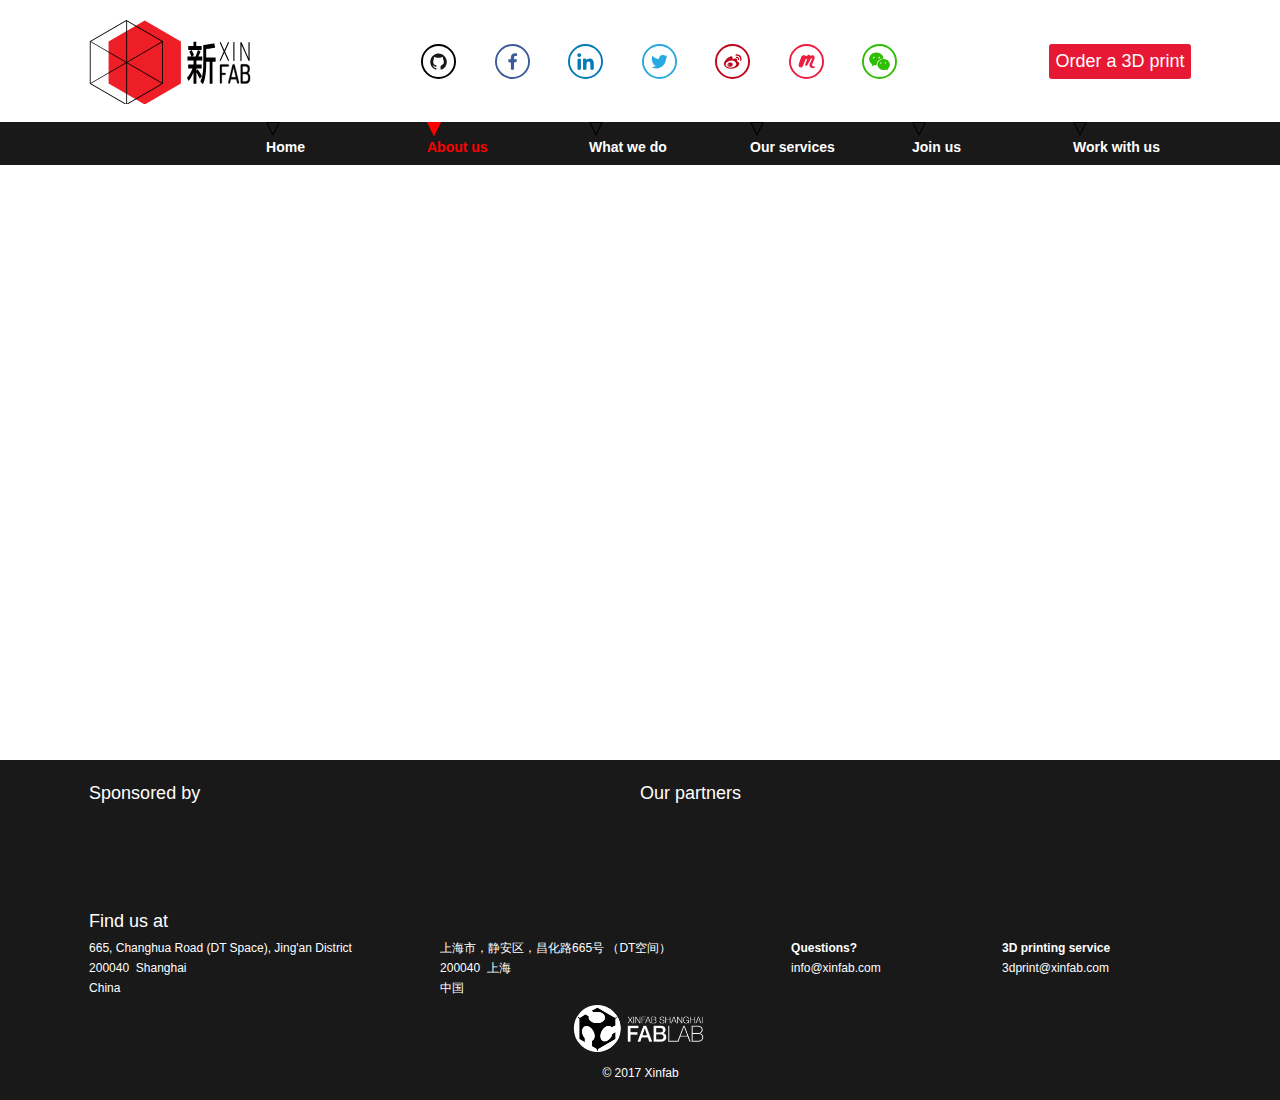
==== about.html @ 5244ec8c "teste denovo" ====
<!DOCTYPE html>
<html class="nojs html css_verticalspacer" lang="en-US">
 <head>

  <meta http-equiv="Content-type" content="text/html;charset=UTF-8"/>
  <meta name="generator" content="2017.0.0.363"/>
  <meta name="viewport" content="width=device-width, initial-scale=1.0"/>
  
  <script type="text/javascript">
   // Update the 'nojs'/'js' class on the html node
document.documentElement.className = document.documentElement.className.replace(/\bnojs\b/g, 'js');

// Check that all required assets are uploaded and up-to-date
if(typeof Muse == "undefined") window.Muse = {}; window.Muse.assets = {"required":["museutils.js", "museconfig.js", "jquery.watch.js", "jquery.museresponsive.js", "require.js", "about.css"], "outOfDate":[]};
</script>
  
  <title>About</title>
  <!-- CSS -->
  <link rel="stylesheet" type="text/css" href="css/site_global.css?crc=4225950270"/>
  <link rel="stylesheet" type="text/css" href="css/master_a-master.css?crc=3954570800"/>
  <link rel="stylesheet" type="text/css" href="css/about.css?crc=3942738294" id="pagesheet"/>
  <!-- IE-only CSS -->
  <!--[if lt IE 9]>
  <link rel="stylesheet" type="text/css" href="css/iefonts_about.css?crc=3965269867"/>
  <link rel="stylesheet" type="text/css" href="css/nomq_preview_master_a-master.css?crc=305813699"/>
  <link rel="stylesheet" type="text/css" href="css/nomq_about.css?crc=4160526096" id="nomq_pagesheet"/>
  <![endif]-->
  <!-- Other scripts -->
  <script type="text/javascript">
   var __adobewebfontsappname__ = "muse";
</script>
  <!-- JS includes -->
  <script type="text/javascript">
   document.write('\x3Cscript src="' + (document.location.protocol == 'https:' ? 'https:' : 'http:') + '//webfonts.creativecloud.com/roboto:n4,n9,n7:default.js" type="text/javascript">\x3C/script>');
</script>
   </head>
 <body>

  <div class="breakpoint active" id="bp_infinity" data-min-width="961"><!-- responsive breakpoint node -->
   <div class="clearfix borderbox" id="page"><!-- column -->
    <div class="clearfix colelem shared_content" id="pu2355" data-content-guid="pu2355_content"><!-- group -->
     <div class="clip_frame grpelem shared_content" id="u2355" data-content-guid="u2355_content"><!-- svg -->
      <img class="svg temp_no_img_src" id="u2356" data-orig-src="images/pasted-svg-1112635x589.svg?crc=3914277671" width="192" height="85" alt="" data-mu-svgfallback="images/pasted%20svg%201112635x589_poster_.png?crc=3820455764" src="images/blank.gif?crc=4208392903"/>
     </div>
     <div class="clip_frame grpelem shared_content" id="u4288" data-content-guid="u4288_content"><!-- svg -->
      <img class="svg temp_no_img_src" id="u4286" data-orig-src="images/pasted-svg-37x37.svg?crc=292252780" width="35" height="35" alt="" data-mu-svgfallback="images/pasted%20svg%2037x37_poster_.png?crc=22883134" src="images/blank.gif?crc=4208392903"/>
     </div>
     <div class="clip_frame grpelem shared_content" id="u4238" data-content-guid="u4238_content"><!-- svg -->
      <img class="svg temp_no_img_src" id="u4236" data-orig-src="images/pasted-svg-37x372.svg?crc=261623733" width="35" height="35" alt="" data-mu-svgfallback="images/pasted%20svg%2037x37_poster_2.png?crc=402573304" src="images/blank.gif?crc=4208392903"/>
     </div>
     <div class="clip_frame grpelem shared_content" id="u4248" data-content-guid="u4248_content"><!-- svg -->
      <img class="svg temp_no_img_src" id="u4246" data-orig-src="images/pasted-svg-37x373.svg?crc=353578390" width="35" height="35" alt="" data-mu-svgfallback="images/pasted%20svg%2037x37_poster_3.png?crc=1264831" src="images/blank.gif?crc=4208392903"/>
     </div>
     <div class="clip_frame grpelem shared_content" id="u4268" data-content-guid="u4268_content"><!-- svg -->
      <img class="svg temp_no_img_src" id="u4266" data-orig-src="images/pasted-svg-37x374.svg?crc=4147184999" width="35" height="35" alt="" data-mu-svgfallback="images/pasted%20svg%2037x37_poster_4.png?crc=480510062" src="images/blank.gif?crc=4208392903"/>
     </div>
     <div class="clip_frame grpelem shared_content" id="u4308" data-content-guid="u4308_content"><!-- svg -->
      <img class="svg temp_no_img_src" id="u4306" data-orig-src="images/pasted-svg-37x375.svg?crc=4214510376" width="35" height="35" alt="" data-mu-svgfallback="images/pasted%20svg%2037x37_poster_5.png?crc=181492977" src="images/blank.gif?crc=4208392903"/>
     </div>
     <div class="clip_frame grpelem shared_content" id="u4298" data-content-guid="u4298_content"><!-- svg -->
      <img class="svg temp_no_img_src" id="u4296" data-orig-src="images/pasted-svg-37x376.svg?crc=506561864" width="35" height="35" alt="" data-mu-svgfallback="images/pasted%20svg%2037x37_poster_6.png?crc=86780341" src="images/blank.gif?crc=4208392903"/>
     </div>
     <div class="clip_frame grpelem shared_content" id="u4278" data-content-guid="u4278_content"><!-- svg -->
      <img class="svg temp_no_img_src" id="u4276" data-orig-src="images/pasted-svg-37x377.svg?crc=3968133634" width="35" height="35" alt="" data-mu-svgfallback="images/pasted%20svg%2037x37_poster_7.png?crc=378616672" src="images/blank.gif?crc=4208392903"/>
     </div>
     <div class="clearfix grpelem shared_content" id="u6338-4" data-content-guid="u6338-4_content"><!-- content -->
      <div class="ts3d-print" id="u6338-3">
       <p><span class="Character-Style">Order a 3D print</span></p>
      </div>
     </div>
    </div>
    <div class="clearfix colelem shared_content" id="pu6682" data-content-guid="pu6682_content"><!-- group -->
     <div class="browser_width grpelem shared_content" id="u6682-bw" data-content-guid="u6682-bw_content">
      <div id="u6682"><!-- simple frame --></div>
     </div>
     <div class="clearfix grpelem" id="u5955"><!-- group -->
      <a class="nonblock nontext Button clearfix grpelem" id="buttonu5957" href="join-us.html"><!-- container box --><div class="clearfix colelem" id="pu5959"><!-- group --><div class="clip_frame grpelem" id="u5959"><!-- svg --><img class="svg temp_no_img_src" id="u5960" data-orig-src="images/pasted-svg-13618x13.svg?crc=308604675" width="14" height="14" alt="" data-mu-svgfallback="images/pasted%20svg%2013618x13_poster_.png?crc=3943576002" src="images/blank.gif?crc=4208392903"/></div><div class="clip_frame grpelem" id="u5961"><!-- svg --><img class="svg temp_no_img_src" id="u5962" data-orig-src="images/pasted-svg-13618x132.svg?crc=456976228" width="14" height="14" alt="" data-mu-svgfallback="images/pasted%20svg%2013618x13_poster_2.png?crc=4058796539" src="images/blank.gif?crc=4208392903"/></div><div class="clip_frame grpelem" id="u5963"><!-- svg --><img class="svg temp_no_img_src" id="u5964" data-orig-src="images/pasted-svg-13618x133.svg?crc=151319658" width="14" height="14" alt="" data-mu-svgfallback="images/pasted%20svg%2013618x13_poster_3.png?crc=3951468846" src="images/blank.gif?crc=4208392903"/></div></div><div class="Menu clearfix colelem" id="u5958-4"><!-- content --><h4>Work with us</h4></div></a>
     </div>
     <div class="clearfix grpelem" id="u5916"><!-- group -->
      <a class="nonblock nontext Button clearfix grpelem" id="buttonu5918" href="membership.html"><!-- container box --><div class="clearfix colelem" id="pu5920"><!-- group --><div class="clip_frame grpelem" id="u5920"><!-- svg --><img class="svg temp_no_img_src" id="u5921" data-orig-src="images/pasted-svg-13618x13.svg?crc=308604675" width="14" height="14" alt="" data-mu-svgfallback="images/pasted%20svg%2013618x13_poster_.png?crc=3943576002" src="images/blank.gif?crc=4208392903"/></div><div class="clip_frame grpelem" id="u5922"><!-- svg --><img class="svg temp_no_img_src" id="u5923" data-orig-src="images/pasted-svg-13618x132.svg?crc=456976228" width="14" height="14" alt="" data-mu-svgfallback="images/pasted%20svg%2013618x13_poster_2.png?crc=4058796539" src="images/blank.gif?crc=4208392903"/></div><div class="clip_frame grpelem" id="u5924"><!-- svg --><img class="svg temp_no_img_src" id="u5925" data-orig-src="images/pasted-svg-13618x133.svg?crc=151319658" width="14" height="14" alt="" data-mu-svgfallback="images/pasted%20svg%2013618x13_poster_3.png?crc=3951468846" src="images/blank.gif?crc=4208392903"/></div></div><div class="Menu clearfix colelem" id="u5919-4"><!-- content --><h4>Join us</h4></div></a>
     </div>
     <div class="clearfix grpelem" id="u5877"><!-- group -->
      <a class="nonblock nontext Button clearfix grpelem" id="buttonu5879" href="service.html"><!-- container box --><div class="clearfix colelem" id="pu5881"><!-- group --><div class="clip_frame grpelem" id="u5881"><!-- svg --><img class="svg temp_no_img_src" id="u5882" data-orig-src="images/pasted-svg-13618x13.svg?crc=308604675" width="14" height="14" alt="" data-mu-svgfallback="images/pasted%20svg%2013618x13_poster_.png?crc=3943576002" src="images/blank.gif?crc=4208392903"/></div><div class="clip_frame grpelem" id="u5883"><!-- svg --><img class="svg temp_no_img_src" id="u5884" data-orig-src="images/pasted-svg-13618x132.svg?crc=456976228" width="14" height="14" alt="" data-mu-svgfallback="images/pasted%20svg%2013618x13_poster_2.png?crc=4058796539" src="images/blank.gif?crc=4208392903"/></div><div class="clip_frame grpelem" id="u5885"><!-- svg --><img class="svg temp_no_img_src" id="u5886" data-orig-src="images/pasted-svg-13618x133.svg?crc=151319658" width="14" height="14" alt="" data-mu-svgfallback="images/pasted%20svg%2013618x13_poster_3.png?crc=3951468846" src="images/blank.gif?crc=4208392903"/></div></div><div class="Menu clearfix colelem" id="u5880-4"><!-- content --><h4>Our services</h4></div></a>
     </div>
     <div class="clearfix grpelem" id="u5838"><!-- group -->
      <a class="nonblock nontext Button clearfix grpelem" id="buttonu5840" href="activities.html"><!-- container box --><div class="clearfix colelem" id="pu5842"><!-- group --><div class="clip_frame grpelem" id="u5842"><!-- svg --><img class="svg temp_no_img_src" id="u5843" data-orig-src="images/pasted-svg-13618x13.svg?crc=308604675" width="14" height="14" alt="" data-mu-svgfallback="images/pasted%20svg%2013618x13_poster_.png?crc=3943576002" src="images/blank.gif?crc=4208392903"/></div><div class="clip_frame grpelem" id="u5844"><!-- svg --><img class="svg temp_no_img_src" id="u5845" data-orig-src="images/pasted-svg-13618x132.svg?crc=456976228" width="14" height="14" alt="" data-mu-svgfallback="images/pasted%20svg%2013618x13_poster_2.png?crc=4058796539" src="images/blank.gif?crc=4208392903"/></div><div class="clip_frame grpelem" id="u5846"><!-- svg --><img class="svg temp_no_img_src" id="u5847" data-orig-src="images/pasted-svg-13618x133.svg?crc=151319658" width="14" height="14" alt="" data-mu-svgfallback="images/pasted%20svg%2013618x13_poster_3.png?crc=3951468846" src="images/blank.gif?crc=4208392903"/></div></div><div class="Menu clearfix colelem" id="u5841-4"><!-- content --><h4>What we do</h4></div></a>
     </div>
     <div class="clearfix grpelem" id="u5799"><!-- group -->
      <a class="nonblock nontext Button ButtonSelected clearfix grpelem" id="buttonu5801" href="about.html"><!-- container box --><div class="clearfix colelem" id="pu5807"><!-- group --><div class="clip_frame grpelem" id="u5807"><!-- svg --><img class="svg temp_no_img_src" id="u5808" data-orig-src="images/pasted-svg-13618x13.svg?crc=308604675" width="14" height="14" alt="" data-mu-svgfallback="images/pasted%20svg%2013618x13_poster_.png?crc=3943576002" src="images/blank.gif?crc=4208392903"/></div><div class="clip_frame grpelem" id="u5803"><!-- svg --><img class="svg temp_no_img_src" id="u5804" data-orig-src="images/pasted-svg-13618x132.svg?crc=456976228" width="14" height="14" alt="" data-mu-svgfallback="images/pasted%20svg%2013618x13_poster_2.png?crc=4058796539" src="images/blank.gif?crc=4208392903"/></div><div class="clip_frame grpelem" id="u5805"><!-- svg --><img class="svg temp_no_img_src" id="u5806" data-orig-src="images/pasted-svg-13618x133.svg?crc=151319658" width="14" height="14" alt="" data-mu-svgfallback="images/pasted%20svg%2013618x13_poster_3.png?crc=3951468846" src="images/blank.gif?crc=4208392903"/></div></div><div class="Menu clearfix colelem" id="u5802-4"><!-- content --><h4>About us</h4></div></a>
     </div>
     <div class="clearfix grpelem" id="u4989"><!-- group -->
      <a class="nonblock nontext Button clearfix grpelem" id="buttonu3396" href="index.html"><!-- container box --><div class="clearfix colelem" id="pu3354"><!-- group --><div class="clip_frame grpelem" id="u3354"><!-- svg --><img class="svg temp_no_img_src" id="u3355" data-orig-src="images/pasted-svg-13618x13.svg?crc=308604675" width="14" height="14" alt="" data-mu-svgfallback="images/pasted%20svg%2013618x13_poster_.png?crc=3943576002" src="images/blank.gif?crc=4208392903"/></div><div class="clip_frame grpelem" id="u3415"><!-- svg --><img class="svg temp_no_img_src" id="u3416" data-orig-src="images/pasted-svg-13618x132.svg?crc=456976228" width="14" height="14" alt="" data-mu-svgfallback="images/pasted%20svg%2013618x13_poster_2.png?crc=4058796539" src="images/blank.gif?crc=4208392903"/></div><div class="clip_frame grpelem" id="u3891"><!-- svg --><img class="svg temp_no_img_src" id="u3889" data-orig-src="images/pasted-svg-13618x133.svg?crc=151319658" width="14" height="14" alt="" data-mu-svgfallback="images/pasted%20svg%2013618x13_poster_3.png?crc=3951468846" src="images/blank.gif?crc=4208392903"/></div></div><div class="Menu clearfix colelem" id="u3397-4"><!-- content --><h4>Home</h4></div></a>
     </div>
    </div>
    <div class="verticalspacer" data-offset-top="0" data-content-above-spacer="164" data-content-below-spacer="936"></div>
    <div class="clearfix colelem shared_content" id="pu6043" data-content-guid="pu6043_content"><!-- group -->
     <div class="browser_width grpelem" id="u6043-bw">
      <div id="u6043"><!-- simple frame --></div>
     </div>
     <div class="clearfix grpelem" id="u6046-4"><!-- content -->
      <p>Sponsored by</p>
     </div>
     <div class="clearfix grpelem" id="u6049-4"><!-- content -->
      <p>Our partners</p>
     </div>
     <div class="clearfix grpelem" id="u6052-4"><!-- content -->
      <p>Find us at</p>
     </div>
     <div class="clearfix grpelem" id="u6100-8"><!-- content -->
      <p id="u6100-2"><span id="u6100">665, Changhua Road (DT Space), Jing'an District</span></p>
      <p id="u6100-4"><span id="u6100-3">200040&nbsp; Shanghai</span></p>
      <p id="u6100-6"><span id="u6100-5">China</span></p>
     </div>
     <div class="clearfix grpelem" id="u6103-6"><!-- content -->
      <p id="u6103-2">Questions?</p>
      <p id="u6103-4"><span id="u6103-3">info@xinfab.com</span></p>
     </div>
     <div class="clearfix grpelem" id="u6106-6"><!-- content -->
      <p id="u6106-2">3D printing service</p>
      <p id="u6106-4"><span id="u6106-3">3dprint@xinfab.com</span></p>
     </div>
     <div class="clearfix grpelem" id="u6109-8"><!-- content -->
      <p id="u6109-2"><span id="u6109">上海市，静安区，昌化路665号 （DT空间）</span></p>
      <p id="u6109-4"><span id="u6109-3">200040&nbsp; 上海</span></p>
      <p id="u6109-6"><span id="u6109-5">中国</span></p>
     </div>
     <div class="clearfix grpelem" id="u6115-4"><!-- content -->
      <p>© 2017 Xinfab</p>
     </div>
     <div class="clip_frame grpelem" id="u6150"><!-- svg -->
      <img class="svg temp_no_img_src" id="u6148" data-orig-src="images/pasted-svg-115847x41.svg?crc=3863940324" width="139" height="47" alt="" data-mu-svgfallback="images/pasted%20svg%20115847x41_poster_.png?crc=119049139" src="images/blank.gif?crc=4208392903"/>
     </div>
    </div>
   </div>
  </div>
  <div class="breakpoint" id="bp_960" data-min-width="787" data-max-width="960"><!-- responsive breakpoint node -->
   <div class="clearfix borderbox temp_no_id shared_content" data-orig-id="page" data-content-guid="page_content1"><!-- column -->
    <span class="clearfix colelem placeholder" data-placeholder-for="pu2355_content"><!-- placeholder node --></span>
    <span class="clearfix colelem placeholder" data-placeholder-for="pu6682_content"><!-- placeholder node --></span>
    <div class="verticalspacer" data-offset-top="0" data-content-above-spacer="163" data-content-below-spacer="937"></div>
    <span class="clearfix colelem placeholder" data-placeholder-for="pu6043_content"><!-- placeholder node --></span>
   </div>
  </div>
  <div class="breakpoint" id="bp_786" data-min-width="481" data-max-width="786"><!-- responsive breakpoint node -->
   <span class="clearfix borderbox placeholder" data-placeholder-for="page_content1"><!-- placeholder node --></span>
  </div>
  <div class="breakpoint" id="bp_480" data-min-width="321" data-max-width="480"><!-- responsive breakpoint node -->
   <div class="clearfix borderbox temp_no_id shared_content" data-orig-id="page" data-content-guid="page_content"><!-- column -->
    <span class="clip_frame colelem placeholder" data-placeholder-for="u2355_content"><!-- placeholder node --></span>
    <div class="clearfix colelem" id="pu4288"><!-- group -->
     <span class="clip_frame grpelem placeholder" data-placeholder-for="u4288_content"><!-- placeholder node --></span>
     <span class="clip_frame grpelem placeholder" data-placeholder-for="u4238_content"><!-- placeholder node --></span>
     <span class="clip_frame grpelem placeholder" data-placeholder-for="u4248_content"><!-- placeholder node --></span>
     <span class="clip_frame grpelem placeholder" data-placeholder-for="u4268_content"><!-- placeholder node --></span>
     <span class="clip_frame grpelem placeholder" data-placeholder-for="u4308_content"><!-- placeholder node --></span>
     <span class="clip_frame grpelem placeholder" data-placeholder-for="u4298_content"><!-- placeholder node --></span>
     <span class="clip_frame grpelem placeholder" data-placeholder-for="u4278_content"><!-- placeholder node --></span>
    </div>
    <div class="clearfix colelem temp_no_id" data-orig-id="pu6682"><!-- group -->
     <span class="browser_width grpelem placeholder" data-placeholder-for="u6682-bw_content"><!-- placeholder node --></span>
     <span class="clearfix grpelem placeholder" data-placeholder-for="u6338-4_content"><!-- placeholder node --></span>
    </div>
    <div class="verticalspacer" data-offset-top="0" data-content-above-spacer="209" data-content-below-spacer="891"></div>
    <span class="clearfix colelem placeholder" data-placeholder-for="pu6043_content"><!-- placeholder node --></span>
   </div>
  </div>
  <div class="breakpoint" id="bp_320" data-max-width="320"><!-- responsive breakpoint node -->
   <span class="clearfix borderbox placeholder" data-placeholder-for="page_content"><!-- placeholder node --></span>
  </div>
  <!-- Other scripts -->
  <script type="text/javascript">
   window.Muse.assets.check=function(d){if(!window.Muse.assets.checked){window.Muse.assets.checked=!0;var b={},c=function(a,b){if(window.getComputedStyle){var c=window.getComputedStyle(a,null);return c&&c.getPropertyValue(b)||c&&c[b]||""}if(document.documentElement.currentStyle)return(c=a.currentStyle)&&c[b]||a.style&&a.style[b]||"";return""},a=function(a){if(a.match(/^rgb/))return a=a.replace(/\s+/g,"").match(/([\d\,]+)/gi)[0].split(","),(parseInt(a[0])<<16)+(parseInt(a[1])<<8)+parseInt(a[2]);if(a.match(/^\#/))return parseInt(a.substr(1),
16);return 0},g=function(g){for(var f=document.getElementsByTagName("link"),h=0;h<f.length;h++)if("text/css"==f[h].type){var i=(f[h].href||"").match(/\/?css\/([\w\-]+\.css)\?crc=(\d+)/);if(!i||!i[1]||!i[2])break;b[i[1]]=i[2]}f=document.createElement("div");f.className="version";f.style.cssText="display:none; width:1px; height:1px;";document.getElementsByTagName("body")[0].appendChild(f);for(h=0;h<Muse.assets.required.length;){var i=Muse.assets.required[h],l=i.match(/([\w\-\.]+)\.(\w+)$/),k=l&&l[1]?
l[1]:null,l=l&&l[2]?l[2]:null;switch(l.toLowerCase()){case "css":k=k.replace(/\W/gi,"_").replace(/^([^a-z])/gi,"_$1");f.className+=" "+k;k=a(c(f,"color"));l=a(c(f,"backgroundColor"));k!=0||l!=0?(Muse.assets.required.splice(h,1),"undefined"!=typeof b[i]&&(k!=b[i]>>>24||l!=(b[i]&16777215))&&Muse.assets.outOfDate.push(i)):h++;f.className="version";break;case "js":h++;break;default:throw Error("Unsupported file type: "+l);}}d?d().jquery!="1.8.3"&&Muse.assets.outOfDate.push("jquery-1.8.3.min.js"):Muse.assets.required.push("jquery-1.8.3.min.js");
f.parentNode.removeChild(f);if(Muse.assets.outOfDate.length||Muse.assets.required.length)f="Some files on the server may be missing or incorrect. Clear browser cache and try again. If the problem persists please contact website author.",g&&Muse.assets.outOfDate.length&&(f+="\nOut of date: "+Muse.assets.outOfDate.join(",")),g&&Muse.assets.required.length&&(f+="\nMissing: "+Muse.assets.required.join(",")),alert(f)};location&&location.search&&location.search.match&&location.search.match(/muse_debug/gi)?setTimeout(function(){g(!0)},5E3):g()}};
var muse_init=function(){require.config({baseUrl:""});require(["jquery","museutils","whatinput","jquery.watch","jquery.museresponsive"],function(d){var $ = d;$(document).ready(function(){try{
window.Muse.assets.check($);/* body */
Muse.Utils.transformMarkupToFixBrowserProblemsPreInit();/* body */
Muse.Utils.prepHyperlinks(true);/* body */
Muse.Utils.resizeHeight('.browser_width');/* resize height */
Muse.Utils.requestAnimationFrame(function() { $('body').addClass('initialized'); });/* mark body as initialized */
Muse.Utils.fullPage('#page');/* 100% height page */
$( '.breakpoint' ).registerBreakpoint();/* Register breakpoints */
Muse.Utils.transformMarkupToFixBrowserProblems();/* body */
}catch(b){if(b&&"function"==typeof b.notify?b.notify():Muse.Assert.fail("Error calling selector function: "+b),false)throw b;}})})};

</script>
  <!-- RequireJS script -->
  <script src="scripts/require.js?crc=244322403" type="text/javascript" async data-main="scripts/museconfig.js?crc=168988563" onload="if (requirejs) requirejs.onError = function(requireType, requireModule) { if (requireType && requireType.toString && requireType.toString().indexOf && 0 <= requireType.toString().indexOf('#scripterror')) window.Muse.assets.check(); }" onerror="window.Muse.assets.check();"></script>
   </body>
</html>
---- css/site_global.css ----
html{min-height:100%;min-width:100%;-ms-text-size-adjust:none;}body,div,dl,dt,dd,ul,ol,li,nav,h1,h2,h3,h4,h5,h6,pre,code,form,fieldset,legend,input,button,textarea,p,blockquote,th,td,a{margin:0px;padding:0px;border-width:0px;border-style:solid;border-color:transparent;-webkit-transform-origin:left top;-ms-transform-origin:left top;-o-transform-origin:left top;transform-origin:left top;background-repeat:no-repeat;}button.submit-btn{-moz-box-sizing:content-box;-webkit-box-sizing:content-box;box-sizing:content-box;}.transition{-webkit-transition-property:background-image,background-position,background-color,border-color,border-radius,color,font-size,font-style,font-weight,letter-spacing,line-height,text-align,box-shadow,text-shadow,opacity;transition-property:background-image,background-position,background-color,border-color,border-radius,color,font-size,font-style,font-weight,letter-spacing,line-height,text-align,box-shadow,text-shadow,opacity;}.transition *{-webkit-transition:inherit;transition:inherit;}table{border-collapse:collapse;border-spacing:0px;}fieldset,img{border:0px;border-style:solid;-webkit-transform-origin:left top;-ms-transform-origin:left top;-o-transform-origin:left top;transform-origin:left top;}address,caption,cite,code,dfn,em,strong,th,var,optgroup{font-style:inherit;font-weight:inherit;}del,ins{text-decoration:none;}li{list-style:none;}caption,th{text-align:left;}h1,h2,h3,h4,h5,h6{font-size:100%;font-weight:inherit;}input,button,textarea,select,optgroup,option{font-family:inherit;font-size:inherit;font-style:inherit;font-weight:inherit;}.form-grp input,.form-grp textarea{-webkit-appearance:none;-webkit-border-radius:0;}body{font-family:Arial, Helvetica Neue, Helvetica, sans-serif;text-align:left;font-size:14px;line-height:17px;word-wrap:break-word;text-rendering:optimizeLegibility;-moz-font-feature-settings:'liga';-ms-font-feature-settings:'liga';-webkit-font-feature-settings:'liga';font-feature-settings:'liga';}a:link{color:#0000FF;text-decoration:underline;}a:visited{color:#800080;text-decoration:underline;}a:hover{color:#0000FF;text-decoration:underline;}a:active{color:#EE0000;text-decoration:underline;}a.nontext{color:black;text-decoration:none;font-style:normal;font-weight:normal;}.normal_text{color:#000000;direction:ltr;font-family:Arial, Helvetica Neue, Helvetica, sans-serif;font-size:14px;font-style:normal;font-weight:normal;letter-spacing:0px;line-height:17px;text-align:left;text-decoration:none;text-indent:0px;text-transform:none;vertical-align:0px;padding:0px;}.Titles{font-family:roboto, sans-serif;font-size:18px;font-weight:900;padding:0px;}.Paragraph{color:#FFFFFF;font-family:roboto, sans-serif;font-size:18px;font-weight:400;padding:0px;}.Menu{color:#FFFFFF;font-family:roboto, sans-serif;font-size:14px;font-weight:900;letter-spacing:0px;text-align:left;padding:0px;}.ts3d-print{color:#FFFFFF;font-family:roboto, sans-serif;font-size:18px;font-weight:400;text-align:center;padding:0px;}.ts3d-print-320{color:#FFFFFF;font-family:roboto, sans-serif;font-size:6px;font-weight:400;text-align:center;padding:0px;}.Character-Style{color:#FFFFFF;font-family:roboto, sans-serif;font-weight:400;}.list0 li:before{position:absolute;right:100%;letter-spacing:0px;text-decoration:none;font-weight:normal;font-style:normal;}.rtl-list li:before{right:auto;left:100%;}.nls-None > li:before,.nls-None .list3 > li:before,.nls-None .list6 > li:before{margin-right:6px;content:'•';}.nls-None .list1 > li:before,.nls-None .list4 > li:before,.nls-None .list7 > li:before{margin-right:6px;content:'○';}.nls-None,.nls-None .list1,.nls-None .list2,.nls-None .list3,.nls-None .list4,.nls-None .list5,.nls-None .list6,.nls-None .list7,.nls-None .list8{padding-left:34px;}.nls-None.rtl-list,.nls-None .list1.rtl-list,.nls-None .list2.rtl-list,.nls-None .list3.rtl-list,.nls-None .list4.rtl-list,.nls-None .list5.rtl-list,.nls-None .list6.rtl-list,.nls-None .list7.rtl-list,.nls-None .list8.rtl-list{padding-left:0px;padding-right:34px;}.nls-None .list2 > li:before,.nls-None .list5 > li:before,.nls-None .list8 > li:before{margin-right:6px;content:'-';}.nls-None.rtl-list > li:before,.nls-None .list1.rtl-list > li:before,.nls-None .list2.rtl-list > li:before,.nls-None .list3.rtl-list > li:before,.nls-None .list4.rtl-list > li:before,.nls-None .list5.rtl-list > li:before,.nls-None .list6.rtl-list > li:before,.nls-None .list7.rtl-list > li:before,.nls-None .list8.rtl-list > li:before{margin-right:0px;margin-left:6px;}.TabbedPanelsTab{white-space:nowrap;}.MenuBar .MenuBarView,.MenuBar .SubMenuView{display:block;list-style:none;}.MenuBar .SubMenu{display:none;position:absolute;}.NoWrap{white-space:nowrap;word-wrap:normal;}.rootelem{margin-left:auto;margin-right:auto;}.colelem{display:inline;float:left;clear:both;}.clearfix:after{content:"\0020";visibility:hidden;display:block;height:0px;clear:both;}*:first-child+html .clearfix{zoom:1;}.clip_frame{overflow:hidden;}.popup_anchor{position:relative;width:0px;height:0px;}.popup_element{z-index:100000;}.svg{display:block;vertical-align:top;}span.wrap{content:'';clear:left;display:block;}span.actAsInlineDiv{display:inline-block;}.position_content,.excludeFromNormalFlow{float:left;}.preload_images{position:absolute;overflow:hidden;left:-9999px;top:-9999px;height:1px;width:1px;}.preload{height:1px;width:1px;}.animateStates{-webkit-transition:0.3s ease-in-out;-moz-transition:0.3s ease-in-out;-o-transition:0.3s ease-in-out;transition:0.3s ease-in-out;}[data-whatinput="mouse"] *:focus,[data-whatinput="touch"] *:focus,input:focus,textarea:focus{outline:none;}textarea{resize:none;overflow:auto;}.fld-prompt{pointer-events:none;}.wrapped-input{position:absolute;top:0px;left:0px;background:transparent;border:none;}.submit-btn{z-index:50000;cursor:pointer;}.anchor_item{width:22px;height:18px;}.MenuBar .SubMenuVisible,.MenuBarVertical .SubMenuVisible,.MenuBar .SubMenu .SubMenuVisible,.popup_element.Active,span.actAsPara,.actAsDiv,a.nonblock.nontext,img.block{display:block;}.widget_invisible,.js .invi,.js .mse_pre_init{visibility:hidden;}.ose_ei{visibility:hidden;z-index:0;}.no_vert_scroll{overflow-y:hidden;}.always_vert_scroll{overflow-y:scroll;}.always_horz_scroll{overflow-x:scroll;}.fullscreen{overflow:hidden;left:0px;top:0px;position:fixed;height:100%;width:100%;-moz-box-sizing:border-box;-webkit-box-sizing:border-box;-ms-box-sizing:border-box;box-sizing:border-box;}.fullwidth{position:absolute;}.borderbox{-moz-box-sizing:border-box;-webkit-box-sizing:border-box;-ms-box-sizing:border-box;box-sizing:border-box;}.scroll_wrapper{position:absolute;overflow:auto;left:0px;right:0px;top:0px;bottom:0px;padding-top:0px;padding-bottom:0px;margin-top:0px;margin-bottom:0px;}.browser_width > *{position:absolute;left:0px;right:0px;}.grpelem,.accordion_wrapper{display:inline;float:left;}.fld-checkbox input[type=checkbox],.fld-radiobutton input[type=radio]{position:absolute;overflow:hidden;clip:rect(0px, 0px, 0px, 0px);height:1px;width:1px;margin:-1px;padding:0px;border:0px;}.fld-checkbox input[type=checkbox] + label,.fld-radiobutton input[type=radio] + label{display:inline-block;background-repeat:no-repeat;cursor:pointer;float:left;width:100%;height:100%;}.pointer_cursor,.fld-recaptcha-mode,.fld-recaptcha-refresh,.fld-recaptcha-help{cursor:pointer;}p,h1,h2,h3,h4,h5,h6,ol,ul,span.actAsPara{max-height:1000000px;}.superscript{vertical-align:super;font-size:66%;line-height:0px;}.subscript{vertical-align:sub;font-size:66%;line-height:0px;}.horizontalSlideShow{-ms-touch-action:pan-y;touch-action:pan-y;}.verticalSlideShow{-ms-touch-action:pan-x;touch-action:pan-x;}.colelem100,.verticalspacer{clear:both;}.list0 li,.MenuBar .MenuItemContainer,.SlideShowContentPanel .fullscreen img,.css_verticalspacer .verticalspacer{position:relative;}.popup_element.Inactive,.js .disn,.js .an_invi,.hidden,.breakpoint{display:none;}#muse_css_mq{position:absolute;display:none;background-color:#FFFFFE;}.fluid_height_spacer{width:0.01px;}.muse_check_css{display:none;position:fixed;}@media screen and (-webkit-min-device-pixel-ratio:0){body{text-rendering:auto;}}
---- css/master_a-master.css ----
#u6338-4{border-radius:3px;background-color:#E5001D;-ms-filter:"progid:DXImageTransform.Microsoft.Alpha(Opacity=90)";opacity:0.9;filter:alpha(opacity=90);}#u6338-3{line-height:22px;}#u6682,#u6043{background-color:#000000;-ms-filter:"progid:DXImageTransform.Microsoft.Alpha(Opacity=90)";opacity:0.9;filter:alpha(opacity=90);}#u6046-4,#u6049-4,#u6052-4{line-height:22px;font-size:18px;font-family:roboto, sans-serif;color:#FFFFFF;background-color:transparent;font-weight:400;}#u6100-2{padding-bottom:6px;}#u6100-4{padding-bottom:6px;}#u6100-6{padding-bottom:6px;}#u6103-2{padding-bottom:6px;font-weight:700;}#u6103-4{padding-bottom:6px;font-weight:400;}#u6103-6,#u6106-6{font-family:roboto, sans-serif;color:#FFFFFF;line-height:14px;font-size:12px;background-color:transparent;}#u6106-2{padding-bottom:6px;font-weight:700;}#u6106-4{padding-bottom:6px;font-weight:400;}#u6100-8,#u6109-8{line-height:14px;font-size:12px;font-family:roboto, sans-serif;color:#FFFFFF;background-color:transparent;font-weight:400;}#u6109-2{padding-bottom:6px;}#u6109-4{padding-bottom:6px;}#u6109-6{padding-bottom:6px;}#u6100,#u6100-3,#u6100-5,#u6103-3,#u6106-3,#u6109,#u6109-3,#u6109-5{font-size:12px;}#u6115-4{text-align:center;line-height:14px;font-size:12px;font-family:roboto, sans-serif;color:#FFFFFF;background-color:transparent;font-weight:400;}#u2355,#u4288,#u4238,#u4248,#u4268,#u4308,#u4298,#u4278,#u6150{background-color:transparent;}#u2356,#u4286,#u4236,#u4246,#u4266,#u4306,#u4296,#u4276,#u6148{display:block;}@media (min-width: 961px), print{#buttonu5957{border-color:#787878;background-color:transparent;}#u5959{background-color:transparent;opacity:0;-ms-filter:"progid:DXImageTransform.Microsoft.Alpha(Opacity=0)";filter:alpha(opacity=0);}#buttonu5957:hover #u5959{opacity:1;-ms-filter:"progid:DXImageTransform.Microsoft.Alpha(Opacity=100)";filter:alpha(opacity=100);}#u5961{background-color:transparent;}#buttonu5957:hover #u5961{opacity:0;-ms-filter:"progid:DXImageTransform.Microsoft.Alpha(Opacity=0)";filter:alpha(opacity=0);}#buttonu5957:active #u5961{opacity:0;-ms-filter:"progid:DXImageTransform.Microsoft.Alpha(Opacity=0)";filter:alpha(opacity=0);}#u5963{background-color:transparent;opacity:0;-ms-filter:"progid:DXImageTransform.Microsoft.Alpha(Opacity=0)";filter:alpha(opacity=0);}#buttonu5957.ButtonSelected #u5961,#buttonu5957:hover #u5963{opacity:0;-ms-filter:"progid:DXImageTransform.Microsoft.Alpha(Opacity=0)";filter:alpha(opacity=0);}#buttonu5957.ButtonSelected #u5959,#buttonu5957:active #u5963{opacity:1;-ms-filter:"progid:DXImageTransform.Microsoft.Alpha(Opacity=100)";filter:alpha(opacity=100);}#u5958-4{background-color:transparent;line-height:17px;}#buttonu5957:hover #u5958-4 p,#buttonu5957:hover #u5958-4 h4,#buttonu5957.ButtonSelected #u5958-4 p,#buttonu5957.ButtonSelected #u5958-4 h4{color:#FF0000;visibility:inherit;}#buttonu5918{border-color:#787878;background-color:transparent;}#u5920{background-color:transparent;opacity:0;-ms-filter:"progid:DXImageTransform.Microsoft.Alpha(Opacity=0)";filter:alpha(opacity=0);}#buttonu5957.ButtonSelected #u5963,#buttonu5918:hover #u5920{opacity:1;-ms-filter:"progid:DXImageTransform.Microsoft.Alpha(Opacity=100)";filter:alpha(opacity=100);}#u5922{background-color:transparent;}#buttonu5918:hover #u5922{opacity:0;-ms-filter:"progid:DXImageTransform.Microsoft.Alpha(Opacity=0)";filter:alpha(opacity=0);}#buttonu5918:active #u5922{opacity:0;-ms-filter:"progid:DXImageTransform.Microsoft.Alpha(Opacity=0)";filter:alpha(opacity=0);}#u5924{background-color:transparent;opacity:0;-ms-filter:"progid:DXImageTransform.Microsoft.Alpha(Opacity=0)";filter:alpha(opacity=0);}#buttonu5918.ButtonSelected #u5922,#buttonu5918:hover #u5924{opacity:0;-ms-filter:"progid:DXImageTransform.Microsoft.Alpha(Opacity=0)";filter:alpha(opacity=0);}#buttonu5918.ButtonSelected #u5920,#buttonu5918:active #u5924{opacity:1;-ms-filter:"progid:DXImageTransform.Microsoft.Alpha(Opacity=100)";filter:alpha(opacity=100);}#u5919-4{background-color:transparent;line-height:17px;}#buttonu5918:hover #u5919-4 p,#buttonu5918:hover #u5919-4 h4,#buttonu5918.ButtonSelected #u5919-4 p,#buttonu5918.ButtonSelected #u5919-4 h4{color:#FF0000;visibility:inherit;}#buttonu5879{border-color:#787878;background-color:transparent;}#u5881{background-color:transparent;opacity:0;-ms-filter:"progid:DXImageTransform.Microsoft.Alpha(Opacity=0)";filter:alpha(opacity=0);}#buttonu5918.ButtonSelected #u5924,#buttonu5879:hover #u5881{opacity:1;-ms-filter:"progid:DXImageTransform.Microsoft.Alpha(Opacity=100)";filter:alpha(opacity=100);}#u5883{background-color:transparent;}#buttonu5879:hover #u5883{opacity:0;-ms-filter:"progid:DXImageTransform.Microsoft.Alpha(Opacity=0)";filter:alpha(opacity=0);}#buttonu5879:active #u5883{opacity:0;-ms-filter:"progid:DXImageTransform.Microsoft.Alpha(Opacity=0)";filter:alpha(opacity=0);}#u5885{background-color:transparent;opacity:0;-ms-filter:"progid:DXImageTransform.Microsoft.Alpha(Opacity=0)";filter:alpha(opacity=0);}#buttonu5879.ButtonSelected #u5883,#buttonu5879:hover #u5885{opacity:0;-ms-filter:"progid:DXImageTransform.Microsoft.Alpha(Opacity=0)";filter:alpha(opacity=0);}#buttonu5879.ButtonSelected #u5881,#buttonu5879:active #u5885{opacity:1;-ms-filter:"progid:DXImageTransform.Microsoft.Alpha(Opacity=100)";filter:alpha(opacity=100);}#u5880-4{background-color:transparent;line-height:17px;}#buttonu5879:hover #u5880-4 p,#buttonu5879:hover #u5880-4 h4,#buttonu5879.ButtonSelected #u5880-4 p,#buttonu5879.ButtonSelected #u5880-4 h4{color:#FF0000;visibility:inherit;}#buttonu5840{border-color:#787878;background-color:transparent;}#u5842{background-color:transparent;opacity:0;-ms-filter:"progid:DXImageTransform.Microsoft.Alpha(Opacity=0)";filter:alpha(opacity=0);}#buttonu5879.ButtonSelected #u5885,#buttonu5840:hover #u5842{opacity:1;-ms-filter:"progid:DXImageTransform.Microsoft.Alpha(Opacity=100)";filter:alpha(opacity=100);}#u5844{background-color:transparent;}#buttonu5840:hover #u5844{opacity:0;-ms-filter:"progid:DXImageTransform.Microsoft.Alpha(Opacity=0)";filter:alpha(opacity=0);}#buttonu5840:active #u5844{opacity:0;-ms-filter:"progid:DXImageTransform.Microsoft.Alpha(Opacity=0)";filter:alpha(opacity=0);}#u5846{background-color:transparent;opacity:0;-ms-filter:"progid:DXImageTransform.Microsoft.Alpha(Opacity=0)";filter:alpha(opacity=0);}#buttonu5840.ButtonSelected #u5844,#buttonu5840:hover #u5846{opacity:0;-ms-filter:"progid:DXImageTransform.Microsoft.Alpha(Opacity=0)";filter:alpha(opacity=0);}#buttonu5840.ButtonSelected #u5842,#buttonu5840:active #u5846{opacity:1;-ms-filter:"progid:DXImageTransform.Microsoft.Alpha(Opacity=100)";filter:alpha(opacity=100);}#u5841-4{background-color:transparent;line-height:17px;}#buttonu5840:hover #u5841-4 p,#buttonu5840:hover #u5841-4 h4,#buttonu5840.ButtonSelected #u5841-4 p,#buttonu5840.ButtonSelected #u5841-4 h4{color:#FF0000;visibility:inherit;}#buttonu5801{border-color:#787878;background-color:transparent;}#u5807{background-color:transparent;opacity:0;-ms-filter:"progid:DXImageTransform.Microsoft.Alpha(Opacity=0)";filter:alpha(opacity=0);}#buttonu5840.ButtonSelected #u5846,#buttonu5801:hover #u5807{opacity:1;-ms-filter:"progid:DXImageTransform.Microsoft.Alpha(Opacity=100)";filter:alpha(opacity=100);}#u5803{background-color:transparent;}#buttonu5801:hover #u5803{opacity:0;-ms-filter:"progid:DXImageTransform.Microsoft.Alpha(Opacity=0)";filter:alpha(opacity=0);}#buttonu5801:active #u5803{opacity:0;-ms-filter:"progid:DXImageTransform.Microsoft.Alpha(Opacity=0)";filter:alpha(opacity=0);}#u5805{background-color:transparent;opacity:0;-ms-filter:"progid:DXImageTransform.Microsoft.Alpha(Opacity=0)";filter:alpha(opacity=0);}#buttonu5801.ButtonSelected #u5803,#buttonu5801:hover #u5805{opacity:0;-ms-filter:"progid:DXImageTransform.Microsoft.Alpha(Opacity=0)";filter:alpha(opacity=0);}#buttonu5801.ButtonSelected #u5807,#buttonu5801:active #u5805{opacity:1;-ms-filter:"progid:DXImageTransform.Microsoft.Alpha(Opacity=100)";filter:alpha(opacity=100);}#u5802-4{background-color:transparent;line-height:17px;}#buttonu5801:hover #u5802-4 p,#buttonu5801:hover #u5802-4 h4,#buttonu5801.ButtonSelected #u5802-4 p,#buttonu5801.ButtonSelected #u5802-4 h4{color:#FF0000;visibility:inherit;}#u5955,#u5916,#u5877,#u5838,#u5799,#u4989{border-width:0px;border-color:transparent;background-color:transparent;}#buttonu3396{border-color:#787878;background-color:transparent;}#u3354{background-color:transparent;opacity:0;-ms-filter:"progid:DXImageTransform.Microsoft.Alpha(Opacity=0)";filter:alpha(opacity=0);}#buttonu5801.ButtonSelected #u5805,#buttonu3396:hover #u3354{opacity:1;-ms-filter:"progid:DXImageTransform.Microsoft.Alpha(Opacity=100)";filter:alpha(opacity=100);}#u3415{background-color:transparent;}#buttonu3396:hover #u3415{opacity:0;-ms-filter:"progid:DXImageTransform.Microsoft.Alpha(Opacity=0)";filter:alpha(opacity=0);}#buttonu3396:active #u3415{opacity:0;-ms-filter:"progid:DXImageTransform.Microsoft.Alpha(Opacity=0)";filter:alpha(opacity=0);}#u3891{background-color:transparent;opacity:0;-ms-filter:"progid:DXImageTransform.Microsoft.Alpha(Opacity=0)";filter:alpha(opacity=0);}#buttonu3396.ButtonSelected #u3415,#buttonu3396:hover #u3891{opacity:0;-ms-filter:"progid:DXImageTransform.Microsoft.Alpha(Opacity=0)";filter:alpha(opacity=0);}#buttonu3396.ButtonSelected #u3354,#buttonu3396:active #u3891{opacity:1;-ms-filter:"progid:DXImageTransform.Microsoft.Alpha(Opacity=100)";filter:alpha(opacity=100);}#buttonu3396.ButtonSelected #u3891{opacity:1;-ms-filter:"progid:DXImageTransform.Microsoft.Alpha(Opacity=100)";filter:alpha(opacity=100);}#u5960,#u5962,#u5964,#u5921,#u5923,#u5925,#u5882,#u5884,#u5886,#u5843,#u5845,#u5847,#u5808,#u5804,#u5806,#u3355,#u3416,#u3889{display:block;}#u3397-4{background-color:transparent;line-height:17px;}#buttonu3396:hover #u3397-4 p,#buttonu3396:hover #u3397-4 h4,#buttonu3396.ButtonSelected #u3397-4 p,#buttonu3396.ButtonSelected #u3397-4 h4{color:#FF0000;visibility:inherit;}}@media (min-width: 787px) and (max-width: 960px){#buttonu5957{border-color:#787878;background-color:transparent;}#u5959{background-color:transparent;opacity:0;-ms-filter:"progid:DXImageTransform.Microsoft.Alpha(Opacity=0)";filter:alpha(opacity=0);}#buttonu5957:hover #u5959{opacity:1;-ms-filter:"progid:DXImageTransform.Microsoft.Alpha(Opacity=100)";filter:alpha(opacity=100);}#u5961{background-color:transparent;}#buttonu5957:hover #u5961{opacity:0;-ms-filter:"progid:DXImageTransform.Microsoft.Alpha(Opacity=0)";filter:alpha(opacity=0);}#buttonu5957:active #u5961{opacity:0;-ms-filter:"progid:DXImageTransform.Microsoft.Alpha(Opacity=0)";filter:alpha(opacity=0);}#u5963{background-color:transparent;opacity:0;-ms-filter:"progid:DXImageTransform.Microsoft.Alpha(Opacity=0)";filter:alpha(opacity=0);}#buttonu5957.ButtonSelected #u5961,#buttonu5957:hover #u5963{opacity:0;-ms-filter:"progid:DXImageTransform.Microsoft.Alpha(Opacity=0)";filter:alpha(opacity=0);}#buttonu5957.ButtonSelected #u5959,#buttonu5957:active #u5963{opacity:1;-ms-filter:"progid:DXImageTransform.Microsoft.Alpha(Opacity=100)";filter:alpha(opacity=100);}#u5958-4{background-color:transparent;line-height:17px;}#buttonu5957:hover #u5958-4 p,#buttonu5957:hover #u5958-4 h4,#buttonu5957.ButtonSelected #u5958-4 p,#buttonu5957.ButtonSelected #u5958-4 h4{color:#FF0000;visibility:inherit;}#buttonu5918{border-color:#787878;background-color:transparent;}#u5920{background-color:transparent;opacity:0;-ms-filter:"progid:DXImageTransform.Microsoft.Alpha(Opacity=0)";filter:alpha(opacity=0);}#buttonu5957.ButtonSelected #u5963,#buttonu5918:hover #u5920{opacity:1;-ms-filter:"progid:DXImageTransform.Microsoft.Alpha(Opacity=100)";filter:alpha(opacity=100);}#u5922{background-color:transparent;}#buttonu5918:hover #u5922{opacity:0;-ms-filter:"progid:DXImageTransform.Microsoft.Alpha(Opacity=0)";filter:alpha(opacity=0);}#buttonu5918:active #u5922{opacity:0;-ms-filter:"progid:DXImageTransform.Microsoft.Alpha(Opacity=0)";filter:alpha(opacity=0);}#u5924{background-color:transparent;opacity:0;-ms-filter:"progid:DXImageTransform.Microsoft.Alpha(Opacity=0)";filter:alpha(opacity=0);}#buttonu5918.ButtonSelected #u5922,#buttonu5918:hover #u5924{opacity:0;-ms-filter:"progid:DXImageTransform.Microsoft.Alpha(Opacity=0)";filter:alpha(opacity=0);}#buttonu5918.ButtonSelected #u5920,#buttonu5918:active #u5924{opacity:1;-ms-filter:"progid:DXImageTransform.Microsoft.Alpha(Opacity=100)";filter:alpha(opacity=100);}#u5919-4{background-color:transparent;line-height:17px;}#buttonu5918:hover #u5919-4 p,#buttonu5918:hover #u5919-4 h4,#buttonu5918.ButtonSelected #u5919-4 p,#buttonu5918.ButtonSelected #u5919-4 h4{color:#FF0000;visibility:inherit;}#buttonu5879{border-color:#787878;background-color:transparent;}#u5881{background-color:transparent;opacity:0;-ms-filter:"progid:DXImageTransform.Microsoft.Alpha(Opacity=0)";filter:alpha(opacity=0);}#buttonu5918.ButtonSelected #u5924,#buttonu5879:hover #u5881{opacity:1;-ms-filter:"progid:DXImageTransform.Microsoft.Alpha(Opacity=100)";filter:alpha(opacity=100);}#u5883{background-color:transparent;}#buttonu5879:hover #u5883{opacity:0;-ms-filter:"progid:DXImageTransform.Microsoft.Alpha(Opacity=0)";filter:alpha(opacity=0);}#buttonu5879:active #u5883{opacity:0;-ms-filter:"progid:DXImageTransform.Microsoft.Alpha(Opacity=0)";filter:alpha(opacity=0);}#u5885{background-color:transparent;opacity:0;-ms-filter:"progid:DXImageTransform.Microsoft.Alpha(Opacity=0)";filter:alpha(opacity=0);}#buttonu5879.ButtonSelected #u5883,#buttonu5879:hover #u5885{opacity:0;-ms-filter:"progid:DXImageTransform.Microsoft.Alpha(Opacity=0)";filter:alpha(opacity=0);}#buttonu5879.ButtonSelected #u5881,#buttonu5879:active #u5885{opacity:1;-ms-filter:"progid:DXImageTransform.Microsoft.Alpha(Opacity=100)";filter:alpha(opacity=100);}#u5880-4{background-color:transparent;line-height:17px;}#buttonu5879:hover #u5880-4 p,#buttonu5879:hover #u5880-4 h4,#buttonu5879.ButtonSelected #u5880-4 p,#buttonu5879.ButtonSelected #u5880-4 h4{color:#FF0000;visibility:inherit;}#buttonu5840{border-color:#787878;background-color:transparent;}#u5842{background-color:transparent;opacity:0;-ms-filter:"progid:DXImageTransform.Microsoft.Alpha(Opacity=0)";filter:alpha(opacity=0);}#buttonu5879.ButtonSelected #u5885,#buttonu5840:hover #u5842{opacity:1;-ms-filter:"progid:DXImageTransform.Microsoft.Alpha(Opacity=100)";filter:alpha(opacity=100);}#u5844{background-color:transparent;}#buttonu5840:hover #u5844{opacity:0;-ms-filter:"progid:DXImageTransform.Microsoft.Alpha(Opacity=0)";filter:alpha(opacity=0);}#buttonu5840:active #u5844{opacity:0;-ms-filter:"progid:DXImageTransform.Microsoft.Alpha(Opacity=0)";filter:alpha(opacity=0);}#u5846{background-color:transparent;opacity:0;-ms-filter:"progid:DXImageTransform.Microsoft.Alpha(Opacity=0)";filter:alpha(opacity=0);}#buttonu5840.ButtonSelected #u5844,#buttonu5840:hover #u5846{opacity:0;-ms-filter:"progid:DXImageTransform.Microsoft.Alpha(Opacity=0)";filter:alpha(opacity=0);}#buttonu5840.ButtonSelected #u5842,#buttonu5840:active #u5846{opacity:1;-ms-filter:"progid:DXImageTransform.Microsoft.Alpha(Opacity=100)";filter:alpha(opacity=100);}#u5841-4{background-color:transparent;line-height:17px;}#buttonu5840:hover #u5841-4 p,#buttonu5840:hover #u5841-4 h4,#buttonu5840.ButtonSelected #u5841-4 p,#buttonu5840.ButtonSelected #u5841-4 h4{color:#FF0000;visibility:inherit;}#buttonu5801{border-color:#787878;background-color:transparent;}#u5807{background-color:transparent;opacity:0;-ms-filter:"progid:DXImageTransform.Microsoft.Alpha(Opacity=0)";filter:alpha(opacity=0);}#buttonu5840.ButtonSelected #u5846,#buttonu5801:hover #u5807{opacity:1;-ms-filter:"progid:DXImageTransform.Microsoft.Alpha(Opacity=100)";filter:alpha(opacity=100);}#u5803{background-color:transparent;}#buttonu5801:hover #u5803{opacity:0;-ms-filter:"progid:DXImageTransform.Microsoft.Alpha(Opacity=0)";filter:alpha(opacity=0);}#buttonu5801:active #u5803{opacity:0;-ms-filter:"progid:DXImageTransform.Microsoft.Alpha(Opacity=0)";filter:alpha(opacity=0);}#u5805{background-color:transparent;opacity:0;-ms-filter:"progid:DXImageTransform.Microsoft.Alpha(Opacity=0)";filter:alpha(opacity=0);}#buttonu5801.ButtonSelected #u5803,#buttonu5801:hover #u5805{opacity:0;-ms-filter:"progid:DXImageTransform.Microsoft.Alpha(Opacity=0)";filter:alpha(opacity=0);}#buttonu5801.ButtonSelected #u5807,#buttonu5801:active #u5805{opacity:1;-ms-filter:"progid:DXImageTransform.Microsoft.Alpha(Opacity=100)";filter:alpha(opacity=100);}#u5802-4{background-color:transparent;line-height:17px;}#buttonu5801:hover #u5802-4 p,#buttonu5801:hover #u5802-4 h4,#buttonu5801.ButtonSelected #u5802-4 p,#buttonu5801.ButtonSelected #u5802-4 h4{color:#FF0000;visibility:inherit;}#u5955,#u5916,#u5877,#u5838,#u5799,#u4989{border-width:0px;border-color:transparent;background-color:transparent;}#buttonu3396{border-color:#787878;background-color:transparent;}#u3354{background-color:transparent;opacity:0;-ms-filter:"progid:DXImageTransform.Microsoft.Alpha(Opacity=0)";filter:alpha(opacity=0);}#buttonu5801.ButtonSelected #u5805,#buttonu3396:hover #u3354{opacity:1;-ms-filter:"progid:DXImageTransform.Microsoft.Alpha(Opacity=100)";filter:alpha(opacity=100);}#u3415{background-color:transparent;}#buttonu3396:hover #u3415{opacity:0;-ms-filter:"progid:DXImageTransform.Microsoft.Alpha(Opacity=0)";filter:alpha(opacity=0);}#buttonu3396:active #u3415{opacity:0;-ms-filter:"progid:DXImageTransform.Microsoft.Alpha(Opacity=0)";filter:alpha(opacity=0);}#u3891{background-color:transparent;opacity:0;-ms-filter:"progid:DXImageTransform.Microsoft.Alpha(Opacity=0)";filter:alpha(opacity=0);}#buttonu3396.ButtonSelected #u3415,#buttonu3396:hover #u3891{opacity:0;-ms-filter:"progid:DXImageTransform.Microsoft.Alpha(Opacity=0)";filter:alpha(opacity=0);}#buttonu3396.ButtonSelected #u3354,#buttonu3396:active #u3891{opacity:1;-ms-filter:"progid:DXImageTransform.Microsoft.Alpha(Opacity=100)";filter:alpha(opacity=100);}#buttonu3396.ButtonSelected #u3891{opacity:1;-ms-filter:"progid:DXImageTransform.Microsoft.Alpha(Opacity=100)";filter:alpha(opacity=100);}#u5960,#u5962,#u5964,#u5921,#u5923,#u5925,#u5882,#u5884,#u5886,#u5843,#u5845,#u5847,#u5808,#u5804,#u5806,#u3355,#u3416,#u3889{display:block;}#u3397-4{background-color:transparent;line-height:17px;}#buttonu3396:hover #u3397-4 p,#buttonu3396:hover #u3397-4 h4,#buttonu3396.ButtonSelected #u3397-4 p,#buttonu3396.ButtonSelected #u3397-4 h4{color:#FF0000;visibility:inherit;}}@media (min-width: 481px) and (max-width: 786px){#buttonu5957{border-color:#787878;background-color:transparent;}#u5959{background-color:transparent;opacity:0;-ms-filter:"progid:DXImageTransform.Microsoft.Alpha(Opacity=0)";filter:alpha(opacity=0);}#buttonu5957:hover #u5959{opacity:1;-ms-filter:"progid:DXImageTransform.Microsoft.Alpha(Opacity=100)";filter:alpha(opacity=100);}#u5961{background-color:transparent;}#buttonu5957:hover #u5961{opacity:0;-ms-filter:"progid:DXImageTransform.Microsoft.Alpha(Opacity=0)";filter:alpha(opacity=0);}#buttonu5957:active #u5961{opacity:0;-ms-filter:"progid:DXImageTransform.Microsoft.Alpha(Opacity=0)";filter:alpha(opacity=0);}#u5963{background-color:transparent;opacity:0;-ms-filter:"progid:DXImageTransform.Microsoft.Alpha(Opacity=0)";filter:alpha(opacity=0);}#buttonu5957.ButtonSelected #u5961,#buttonu5957:hover #u5963{opacity:0;-ms-filter:"progid:DXImageTransform.Microsoft.Alpha(Opacity=0)";filter:alpha(opacity=0);}#buttonu5957.ButtonSelected #u5959,#buttonu5957:active #u5963{opacity:1;-ms-filter:"progid:DXImageTransform.Microsoft.Alpha(Opacity=100)";filter:alpha(opacity=100);}#u5958-4{background-color:transparent;line-height:17px;}#buttonu5957:hover #u5958-4 p,#buttonu5957:hover #u5958-4 h4,#buttonu5957.ButtonSelected #u5958-4 p,#buttonu5957.ButtonSelected #u5958-4 h4{color:#FF0000;visibility:inherit;}#buttonu5918{border-color:#787878;background-color:transparent;}#u5920{background-color:transparent;opacity:0;-ms-filter:"progid:DXImageTransform.Microsoft.Alpha(Opacity=0)";filter:alpha(opacity=0);}#buttonu5957.ButtonSelected #u5963,#buttonu5918:hover #u5920{opacity:1;-ms-filter:"progid:DXImageTransform.Microsoft.Alpha(Opacity=100)";filter:alpha(opacity=100);}#u5922{background-color:transparent;}#buttonu5918:hover #u5922{opacity:0;-ms-filter:"progid:DXImageTransform.Microsoft.Alpha(Opacity=0)";filter:alpha(opacity=0);}#buttonu5918:active #u5922{opacity:0;-ms-filter:"progid:DXImageTransform.Microsoft.Alpha(Opacity=0)";filter:alpha(opacity=0);}#u5924{background-color:transparent;opacity:0;-ms-filter:"progid:DXImageTransform.Microsoft.Alpha(Opacity=0)";filter:alpha(opacity=0);}#buttonu5918.ButtonSelected #u5922,#buttonu5918:hover #u5924{opacity:0;-ms-filter:"progid:DXImageTransform.Microsoft.Alpha(Opacity=0)";filter:alpha(opacity=0);}#buttonu5918.ButtonSelected #u5920,#buttonu5918:active #u5924{opacity:1;-ms-filter:"progid:DXImageTransform.Microsoft.Alpha(Opacity=100)";filter:alpha(opacity=100);}#u5919-4{background-color:transparent;line-height:17px;}#buttonu5918:hover #u5919-4 p,#buttonu5918:hover #u5919-4 h4,#buttonu5918.ButtonSelected #u5919-4 p,#buttonu5918.ButtonSelected #u5919-4 h4{color:#FF0000;visibility:inherit;}#buttonu5879{border-color:#787878;background-color:transparent;}#u5881{background-color:transparent;opacity:0;-ms-filter:"progid:DXImageTransform.Microsoft.Alpha(Opacity=0)";filter:alpha(opacity=0);}#buttonu5918.ButtonSelected #u5924,#buttonu5879:hover #u5881{opacity:1;-ms-filter:"progid:DXImageTransform.Microsoft.Alpha(Opacity=100)";filter:alpha(opacity=100);}#u5883{background-color:transparent;}#buttonu5879:hover #u5883{opacity:0;-ms-filter:"progid:DXImageTransform.Microsoft.Alpha(Opacity=0)";filter:alpha(opacity=0);}#buttonu5879:active #u5883{opacity:0;-ms-filter:"progid:DXImageTransform.Microsoft.Alpha(Opacity=0)";filter:alpha(opacity=0);}#u5885{background-color:transparent;opacity:0;-ms-filter:"progid:DXImageTransform.Microsoft.Alpha(Opacity=0)";filter:alpha(opacity=0);}#buttonu5879.ButtonSelected #u5883,#buttonu5879:hover #u5885{opacity:0;-ms-filter:"progid:DXImageTransform.Microsoft.Alpha(Opacity=0)";filter:alpha(opacity=0);}#buttonu5879.ButtonSelected #u5881,#buttonu5879:active #u5885{opacity:1;-ms-filter:"progid:DXImageTransform.Microsoft.Alpha(Opacity=100)";filter:alpha(opacity=100);}#u5880-4{background-color:transparent;line-height:17px;}#buttonu5879:hover #u5880-4 p,#buttonu5879:hover #u5880-4 h4,#buttonu5879.ButtonSelected #u5880-4 p,#buttonu5879.ButtonSelected #u5880-4 h4{color:#FF0000;visibility:inherit;}#buttonu5840{border-color:#787878;background-color:transparent;}#u5842{background-color:transparent;opacity:0;-ms-filter:"progid:DXImageTransform.Microsoft.Alpha(Opacity=0)";filter:alpha(opacity=0);}#buttonu5879.ButtonSelected #u5885,#buttonu5840:hover #u5842{opacity:1;-ms-filter:"progid:DXImageTransform.Microsoft.Alpha(Opacity=100)";filter:alpha(opacity=100);}#u5844{background-color:transparent;}#buttonu5840:hover #u5844{opacity:0;-ms-filter:"progid:DXImageTransform.Microsoft.Alpha(Opacity=0)";filter:alpha(opacity=0);}#buttonu5840:active #u5844{opacity:0;-ms-filter:"progid:DXImageTransform.Microsoft.Alpha(Opacity=0)";filter:alpha(opacity=0);}#u5846{background-color:transparent;opacity:0;-ms-filter:"progid:DXImageTransform.Microsoft.Alpha(Opacity=0)";filter:alpha(opacity=0);}#buttonu5840.ButtonSelected #u5844,#buttonu5840:hover #u5846{opacity:0;-ms-filter:"progid:DXImageTransform.Microsoft.Alpha(Opacity=0)";filter:alpha(opacity=0);}#buttonu5840.ButtonSelected #u5842,#buttonu5840:active #u5846{opacity:1;-ms-filter:"progid:DXImageTransform.Microsoft.Alpha(Opacity=100)";filter:alpha(opacity=100);}#u5841-4{background-color:transparent;line-height:17px;}#buttonu5840:hover #u5841-4 p,#buttonu5840:hover #u5841-4 h4,#buttonu5840.ButtonSelected #u5841-4 p,#buttonu5840.ButtonSelected #u5841-4 h4{color:#FF0000;visibility:inherit;}#buttonu5801{border-color:#787878;background-color:transparent;}#u5807{background-color:transparent;opacity:0;-ms-filter:"progid:DXImageTransform.Microsoft.Alpha(Opacity=0)";filter:alpha(opacity=0);}#buttonu5840.ButtonSelected #u5846,#buttonu5801:hover #u5807{opacity:1;-ms-filter:"progid:DXImageTransform.Microsoft.Alpha(Opacity=100)";filter:alpha(opacity=100);}#u5803{background-color:transparent;}#buttonu5801:hover #u5803{opacity:0;-ms-filter:"progid:DXImageTransform.Microsoft.Alpha(Opacity=0)";filter:alpha(opacity=0);}#buttonu5801:active #u5803{opacity:0;-ms-filter:"progid:DXImageTransform.Microsoft.Alpha(Opacity=0)";filter:alpha(opacity=0);}#u5805{background-color:transparent;opacity:0;-ms-filter:"progid:DXImageTransform.Microsoft.Alpha(Opacity=0)";filter:alpha(opacity=0);}#buttonu5801.ButtonSelected #u5803,#buttonu5801:hover #u5805{opacity:0;-ms-filter:"progid:DXImageTransform.Microsoft.Alpha(Opacity=0)";filter:alpha(opacity=0);}#buttonu5801.ButtonSelected #u5807,#buttonu5801:active #u5805{opacity:1;-ms-filter:"progid:DXImageTransform.Microsoft.Alpha(Opacity=100)";filter:alpha(opacity=100);}#u5802-4{background-color:transparent;line-height:17px;}#buttonu5801:hover #u5802-4 p,#buttonu5801:hover #u5802-4 h4,#buttonu5801.ButtonSelected #u5802-4 p,#buttonu5801.ButtonSelected #u5802-4 h4{color:#FF0000;visibility:inherit;}#u5955,#u5916,#u5877,#u5838,#u5799,#u4989{border-width:0px;border-color:transparent;background-color:transparent;}#buttonu3396{border-color:#787878;background-color:transparent;}#u3354{background-color:transparent;opacity:0;-ms-filter:"progid:DXImageTransform.Microsoft.Alpha(Opacity=0)";filter:alpha(opacity=0);}#buttonu5801.ButtonSelected #u5805,#buttonu3396:hover #u3354{opacity:1;-ms-filter:"progid:DXImageTransform.Microsoft.Alpha(Opacity=100)";filter:alpha(opacity=100);}#u3415{background-color:transparent;}#buttonu3396:hover #u3415{opacity:0;-ms-filter:"progid:DXImageTransform.Microsoft.Alpha(Opacity=0)";filter:alpha(opacity=0);}#buttonu3396:active #u3415{opacity:0;-ms-filter:"progid:DXImageTransform.Microsoft.Alpha(Opacity=0)";filter:alpha(opacity=0);}#u3891{background-color:transparent;opacity:0;-ms-filter:"progid:DXImageTransform.Microsoft.Alpha(Opacity=0)";filter:alpha(opacity=0);}#buttonu3396.ButtonSelected #u3415,#buttonu3396:hover #u3891{opacity:0;-ms-filter:"progid:DXImageTransform.Microsoft.Alpha(Opacity=0)";filter:alpha(opacity=0);}#buttonu3396.ButtonSelected #u3354,#buttonu3396:active #u3891{opacity:1;-ms-filter:"progid:DXImageTransform.Microsoft.Alpha(Opacity=100)";filter:alpha(opacity=100);}#buttonu3396.ButtonSelected #u3891{opacity:1;-ms-filter:"progid:DXImageTransform.Microsoft.Alpha(Opacity=100)";filter:alpha(opacity=100);}#u5960,#u5962,#u5964,#u5921,#u5923,#u5925,#u5882,#u5884,#u5886,#u5843,#u5845,#u5847,#u5808,#u5804,#u5806,#u3355,#u3416,#u3889{display:block;}#u3397-4{background-color:transparent;line-height:17px;}#buttonu3396:hover #u3397-4 p,#buttonu3396:hover #u3397-4 h4,#buttonu3396.ButtonSelected #u3397-4 p,#buttonu3396.ButtonSelected #u3397-4 h4{color:#FF0000;visibility:inherit;}}
---- css/about.css ----
.version.about{color:#0000EB;background-color:#016976;}.js body{visibility:hidden;}.js body.initialized{visibility:visible;}#page{margin-right:auto;z-index:1;border-width:0px;width:100%;background-image:none;padding-top:20px;margin-left:auto;background-color:transparent;padding-bottom:0px;border-color:#000000;}#u2355{width:192px;position:relative;z-index:2;}#u2356{margin-bottom:-1px;z-index:3;}#u4288,#u4238,#u4248,#u4268,#u4308,#u4298,#u4278{width:35px;position:relative;margin-right:-10000px;}#pu6682{z-index:51;width:100%;}#u6682,#u6682-bw{height:43px;z-index:51;}#u6338-4{position:relative;min-height:23px;padding-bottom:6px;padding-top:6px;margin-right:-10000px;}#u6338-3{margin-left:6px;margin-right:6px;}.css_verticalspacer .verticalspacer{height:calc(100vh - 1100px);}#pu6043{z-index:4;width:100%;}#u6043,#u6043-bw{z-index:4;}#u6046-4{width:281px;z-index:5;position:relative;min-height:47px;margin-right:-10000px;}#u6049-4{width:281px;z-index:9;position:relative;min-height:47px;margin-right:-10000px;}#u6052-4{width:281px;z-index:13;position:relative;min-height:23px;margin-right:-10000px;}#u6100-8{z-index:17;position:relative;min-height:64px;margin-right:-10000px;}#u6103-6{z-index:25;position:relative;margin-right:-10000px;}#u6106-6{z-index:31;position:relative;margin-right:-10000px;}#u6109-8{z-index:37;position:relative;min-height:64px;margin-right:-10000px;}#u6115-4{width:87px;z-index:45;position:relative;min-height:14px;margin-right:-10000px;}#u6150{width:139px;z-index:49;position:relative;margin-right:-10000px;}#u6148{z-index:50;}.html{background-color:#FFFFFF;}body{position:relative;}@media (min-width: 961px), print{#muse_css_mq{background-color:#FFFFFF;}#bp_infinity.active{display:block;}#page{min-height:1079.972px;max-width:1200px;}#pu2355{z-index:2;width:100%;}#u2355{margin-right:-10000px;left:2.84%;}#u4288{z-index:132;margin-top:24px;left:31.75%;}#u4286{z-index:133;}#u4238{z-index:124;margin-top:24px;left:37.92%;}#u4236{z-index:125;}#u4248{z-index:126;margin-top:24px;left:44%;}#u4246{z-index:127;}#u4268{z-index:128;margin-top:24px;left:50.17%;}#u4266{z-index:129;}#u4308{z-index:136;margin-top:24px;left:56.25%;}#u4306{z-index:137;}#u4298{z-index:134;margin-top:24px;left:62.42%;}#u4296{z-index:135;}#u4278{z-index:130;margin-top:24px;left:68.5%;}#u4276{z-index:131;}#u6338-4{z-index:138;width:142px;margin-top:24px;left:84.09%;}#pu6682{margin-top:18px;}#u5955{z-index:52;width:118px;position:relative;margin-right:-10000px;left:86.09%;}#buttonu5957{z-index:53;width:118px;padding-bottom:4.0090000000000146px;position:relative;margin-right:-10000px;}#buttonu5957:hover{width:118px;min-height:0px;margin:0px -10000px 0px 0%;}#pu5959{z-index:58;width:11.87%;}#u5959{z-index:58;width:14px;position:relative;margin-right:-10000px;}#buttonu5957:hover #u5959{width:14px;min-height:0px;margin:0px -10000px 0px 0%;}#u5960{z-index:59;}#u5961{z-index:60;width:14px;position:relative;margin-right:-10000px;}#buttonu5957.ButtonSelected #u5959,#buttonu5957:hover #u5961{width:14px;min-height:0px;margin:0px -10000px 0px 0%;}#buttonu5957:active #u5961{width:14px;min-height:0px;margin:0px -10000px 0px 0%;}#u5962{z-index:61;}#u5963{z-index:62;width:14px;position:relative;margin-right:-10000px;}#buttonu5957.ButtonSelected #u5961,#buttonu5957:hover #u5963{width:14px;min-height:0px;margin:0px -10000px 0px 0%;}#buttonu5957:active #u5963{width:14px;min-height:0px;margin:0px -10000px 0px 0%;}#u5964{z-index:63;}#u5958-4{z-index:54;width:100px;min-height:15px;margin-top:3px;position:relative;}#buttonu5957:hover #u5958-4{padding-top:0px;padding-bottom:0px;min-height:15px;width:100px;margin:3px 0px 0px 0%;}#u5916{z-index:64;width:118px;position:relative;margin-right:-10000px;left:72.67%;}#buttonu5918{z-index:65;width:118px;padding-bottom:4.0090000000000146px;position:relative;margin-right:-10000px;}#buttonu5957.ButtonSelected,#buttonu5918:hover{width:118px;min-height:0px;margin:0px -10000px 0px 0%;}#pu5920{z-index:70;width:11.87%;}#u5920{z-index:70;width:14px;position:relative;margin-right:-10000px;}#buttonu5957.ButtonSelected #u5963,#buttonu5918:hover #u5920{width:14px;min-height:0px;margin:0px -10000px 0px 0%;}#u5921{z-index:71;}#u5922{z-index:72;width:14px;position:relative;margin-right:-10000px;}#buttonu5918.ButtonSelected #u5920,#buttonu5918:hover #u5922{width:14px;min-height:0px;margin:0px -10000px 0px 0%;}#buttonu5918:active #u5922{width:14px;min-height:0px;margin:0px -10000px 0px 0%;}#u5923{z-index:73;}#u5924{z-index:74;width:14px;position:relative;margin-right:-10000px;}#buttonu5918.ButtonSelected #u5922,#buttonu5918:hover #u5924{width:14px;min-height:0px;margin:0px -10000px 0px 0%;}#buttonu5918:active #u5924{width:14px;min-height:0px;margin:0px -10000px 0px 0%;}#u5925{z-index:75;}#u5919-4{z-index:66;width:100px;min-height:15px;margin-top:3px;position:relative;}#buttonu5957.ButtonSelected #u5958-4,#buttonu5918:hover #u5919-4{padding-top:0px;padding-bottom:0px;min-height:15px;width:100px;margin:3px 0px 0px 0%;}#u5877{z-index:76;width:118px;position:relative;margin-right:-10000px;left:59.17%;}#buttonu5879{z-index:77;width:118px;padding-bottom:4.0090000000000146px;position:relative;margin-right:-10000px;}#buttonu5918.ButtonSelected,#buttonu5879:hover{width:118px;min-height:0px;margin:0px -10000px 0px 0%;}#pu5881{z-index:82;width:11.87%;}#u5881{z-index:82;width:14px;position:relative;margin-right:-10000px;}#buttonu5918.ButtonSelected #u5924,#buttonu5879:hover #u5881{width:14px;min-height:0px;margin:0px -10000px 0px 0%;}#u5882{z-index:83;}#u5883{z-index:84;width:14px;position:relative;margin-right:-10000px;}#buttonu5879.ButtonSelected #u5881,#buttonu5879:hover #u5883{width:14px;min-height:0px;margin:0px -10000px 0px 0%;}#buttonu5879:active #u5883{width:14px;min-height:0px;margin:0px -10000px 0px 0%;}#u5884{z-index:85;}#u5885{z-index:86;width:14px;position:relative;margin-right:-10000px;}#buttonu5879.ButtonSelected #u5883,#buttonu5879:hover #u5885{width:14px;min-height:0px;margin:0px -10000px 0px 0%;}#buttonu5879:active #u5885{width:14px;min-height:0px;margin:0px -10000px 0px 0%;}#u5886{z-index:87;}#u5880-4{z-index:78;width:100px;min-height:15px;margin-top:3px;position:relative;}#buttonu5918.ButtonSelected #u5919-4,#buttonu5879:hover #u5880-4{padding-top:0px;padding-bottom:0px;min-height:15px;width:100px;margin:3px 0px 0px 0%;}#u5838{z-index:88;width:118px;position:relative;margin-right:-10000px;left:45.75%;}#buttonu5840{z-index:89;width:118px;padding-bottom:4.0090000000000146px;position:relative;margin-right:-10000px;}#buttonu5879.ButtonSelected,#buttonu5840:hover{width:118px;min-height:0px;margin:0px -10000px 0px 0%;}#pu5842{z-index:94;width:11.87%;}#u5842{z-index:94;width:14px;position:relative;margin-right:-10000px;}#buttonu5879.ButtonSelected #u5885,#buttonu5840:hover #u5842{width:14px;min-height:0px;margin:0px -10000px 0px 0%;}#u5843{z-index:95;}#u5844{z-index:96;width:14px;position:relative;margin-right:-10000px;}#buttonu5840.ButtonSelected #u5842,#buttonu5840:hover #u5844{width:14px;min-height:0px;margin:0px -10000px 0px 0%;}#buttonu5840:active #u5844{width:14px;min-height:0px;margin:0px -10000px 0px 0%;}#u5845{z-index:97;}#u5846{z-index:98;width:14px;position:relative;margin-right:-10000px;}#buttonu5840.ButtonSelected #u5844,#buttonu5840:hover #u5846{width:14px;min-height:0px;margin:0px -10000px 0px 0%;}#buttonu5840:active #u5846{width:14px;min-height:0px;margin:0px -10000px 0px 0%;}#u5847{z-index:99;}#u5841-4{z-index:90;width:100px;min-height:15px;margin-top:3px;position:relative;}#buttonu5879.ButtonSelected #u5880-4,#buttonu5840:hover #u5841-4{padding-top:0px;padding-bottom:0px;min-height:15px;width:100px;margin:3px 0px 0px 0%;}#u5799{z-index:100;width:118px;position:relative;margin-right:-10000px;left:32.25%;}#buttonu5801{z-index:101;width:118px;padding-bottom:4.0090000000000146px;position:relative;margin-right:-10000px;}#buttonu5840.ButtonSelected,#buttonu5801:hover{width:118px;min-height:0px;margin:0px -10000px 0px 0%;}#pu5807{z-index:106;width:11.87%;}#u5807{z-index:106;width:14px;position:relative;margin-right:-10000px;}#buttonu5840.ButtonSelected #u5846,#buttonu5801:hover #u5807{width:14px;min-height:0px;margin:0px -10000px 0px 0%;}#u5808{z-index:107;}#u5803{z-index:108;width:14px;position:relative;margin-right:-10000px;}#buttonu5801.ButtonSelected #u5807,#buttonu5801:hover #u5803{width:14px;min-height:0px;margin:0px -10000px 0px 0%;}#buttonu5801:active #u5803{width:14px;min-height:0px;margin:0px -10000px 0px 0%;}#u5804{z-index:109;}#u5805{z-index:110;width:14px;position:relative;margin-right:-10000px;}#buttonu5801.ButtonSelected #u5803,#buttonu5801:hover #u5805{width:14px;min-height:0px;margin:0px -10000px 0px 0%;}#buttonu5801:active #u5805{width:14px;min-height:0px;margin:0px -10000px 0px 0%;}#u5806{z-index:111;}#u5802-4{z-index:102;width:100px;min-height:15px;margin-top:3px;position:relative;}#buttonu5840.ButtonSelected #u5841-4,#buttonu5801:hover #u5802-4{padding-top:0px;padding-bottom:0px;min-height:15px;width:100px;margin:3px 0px 0px 0%;}#u4989{z-index:112;width:118px;position:relative;margin-right:-10000px;left:18.84%;}#buttonu3396{z-index:113;width:118px;padding-bottom:4.0090000000000146px;position:relative;margin-right:-10000px;}#buttonu5801.ButtonSelected,#buttonu3396:hover{width:118px;min-height:0px;margin:0px -10000px 0px 0%;}#buttonu3396.ButtonSelected{width:118px;min-height:0px;margin:0px -10000px 0px 0%;}#pu3354{z-index:118;width:11.87%;}#u3354{z-index:118;width:14px;position:relative;margin-right:-10000px;}#buttonu5801.ButtonSelected #u5805,#buttonu3396:hover #u3354{width:14px;min-height:0px;margin:0px -10000px 0px 0%;}#u3355{z-index:119;}#u3415{z-index:120;width:14px;position:relative;margin-right:-10000px;}#buttonu3396.ButtonSelected #u3354,#buttonu3396:hover #u3415{width:14px;min-height:0px;margin:0px -10000px 0px 0%;}#buttonu3396:active #u3415{width:14px;min-height:0px;margin:0px -10000px 0px 0%;}#u3416{z-index:121;}#u3891{z-index:122;width:14px;position:relative;margin-right:-10000px;}#buttonu3396.ButtonSelected #u3415,#buttonu3396:hover #u3891{width:14px;min-height:0px;margin:0px -10000px 0px 0%;}#buttonu3396:active #u3891{width:14px;min-height:0px;margin:0px -10000px 0px 0%;}#buttonu3396.ButtonSelected #u3891{width:14px;min-height:0px;margin:0px -10000px 0px 0%;}#u3889{z-index:123;}#u3397-4{z-index:114;width:100px;min-height:15px;margin-top:3px;position:relative;}#buttonu5801.ButtonSelected #u5802-4,#buttonu3396:hover #u3397-4{padding-top:0px;padding-bottom:0px;min-height:15px;width:100px;margin:3px 0px 0px 0%;}#buttonu3396.ButtonSelected #u3397-4{padding-top:0px;padding-bottom:0px;min-height:15px;width:100px;margin:3px 0px 0px 0%;}#pu6043{margin-top:595px;}#u6043,#u6043-bw{height:340px;}#u6046-4{margin-top:22px;left:4.09%;}#u6049-4{margin-top:22px;left:50%;}#u6052-4{margin-top:150px;left:4.09%;}#u6100-8{width:281px;margin-top:181px;left:4.09%;}#u6103-6{width:141px;min-height:64px;margin-top:181px;left:62.59%;}#u6106-6{width:141px;min-height:64px;margin-top:181px;left:80.17%;}#u6109-8{width:281px;margin-top:181px;left:33.34%;}#u6115-4{margin-top:306px;left:46.42%;}#u6150{margin-top:245px;left:44.17%;}}@media (min-width: 787px) and (max-width: 960px){#muse_css_mq{background-color:#0003c0;}#bp_960.active{display:block;}#page{min-height:1079.622px;max-width:960px;}#pu2355{z-index:2;width:100%;}#u2355{margin-right:-10000px;left:0.53%;}#u4288{z-index:132;margin-top:24px;left:29.8%;}#u4286{z-index:133;}#u4238{z-index:124;margin-top:24px;left:35.94%;}#u4236{z-index:125;}#u4248{z-index:126;margin-top:24px;left:42.09%;}#u4246{z-index:127;}#u4268{z-index:128;margin-top:24px;left:48.13%;}#u4266{z-index:129;}#u4308{z-index:136;margin-top:24px;left:54.28%;}#u4306{z-index:137;}#u4298{z-index:134;margin-top:24px;left:60.42%;}#u4296{z-index:135;}#u4278{z-index:130;margin-top:24px;left:66.57%;}#u4276{z-index:131;}#u6338-4{z-index:138;width:142px;margin-top:24px;left:83.03%;}#pu6682{margin-top:17px;}#u5955{z-index:52;width:118px;position:relative;margin-right:-10000px;left:83.96%;}#buttonu5957{z-index:53;width:118px;padding-bottom:4.0090000000000146px;position:relative;margin-right:-10000px;}#buttonu5957:hover{width:118px;min-height:0px;margin:0px -10000px 0px 0%;}#pu5959{z-index:58;width:11.87%;}#u5959{z-index:58;width:14px;position:relative;margin-right:-10000px;}#buttonu5957:hover #u5959{width:14px;min-height:0px;margin:0px -10000px 0px 0%;}#u5960{z-index:59;}#u5961{z-index:60;width:14px;position:relative;margin-right:-10000px;}#buttonu5957.ButtonSelected #u5959,#buttonu5957:hover #u5961{width:14px;min-height:0px;margin:0px -10000px 0px 0%;}#buttonu5957:active #u5961{width:14px;min-height:0px;margin:0px -10000px 0px 0%;}#u5962{z-index:61;}#u5963{z-index:62;width:14px;position:relative;margin-right:-10000px;}#buttonu5957.ButtonSelected #u5961,#buttonu5957:hover #u5963{width:14px;min-height:0px;margin:0px -10000px 0px 0%;}#buttonu5957:active #u5963{width:14px;min-height:0px;margin:0px -10000px 0px 0%;}#u5964{z-index:63;}#u5958-4{z-index:54;width:100px;min-height:15px;margin-top:3px;position:relative;}#buttonu5957:hover #u5958-4{padding-top:0px;padding-bottom:0px;min-height:15px;width:100px;margin:3px 0px 0px 0%;}#u5916{z-index:64;width:118px;position:relative;margin-right:-10000px;left:70.53%;}#buttonu5918{z-index:65;width:118px;padding-bottom:4.0090000000000146px;position:relative;margin-right:-10000px;}#buttonu5957.ButtonSelected,#buttonu5918:hover{width:118px;min-height:0px;margin:0px -10000px 0px 0%;}#pu5920{z-index:70;width:11.87%;}#u5920{z-index:70;width:14px;position:relative;margin-right:-10000px;}#buttonu5957.ButtonSelected #u5963,#buttonu5918:hover #u5920{width:14px;min-height:0px;margin:0px -10000px 0px 0%;}#u5921{z-index:71;}#u5922{z-index:72;width:14px;position:relative;margin-right:-10000px;}#buttonu5918.ButtonSelected #u5920,#buttonu5918:hover #u5922{width:14px;min-height:0px;margin:0px -10000px 0px 0%;}#buttonu5918:active #u5922{width:14px;min-height:0px;margin:0px -10000px 0px 0%;}#u5923{z-index:73;}#u5924{z-index:74;width:14px;position:relative;margin-right:-10000px;}#buttonu5918.ButtonSelected #u5922,#buttonu5918:hover #u5924{width:14px;min-height:0px;margin:0px -10000px 0px 0%;}#buttonu5918:active #u5924{width:14px;min-height:0px;margin:0px -10000px 0px 0%;}#u5925{z-index:75;}#u5919-4{z-index:66;width:100px;min-height:15px;margin-top:3px;position:relative;}#buttonu5957.ButtonSelected #u5958-4,#buttonu5918:hover #u5919-4{padding-top:0px;padding-bottom:0px;min-height:15px;width:100px;margin:3px 0px 0px 0%;}#u5877{z-index:76;width:118px;position:relative;margin-right:-10000px;left:56.98%;}#buttonu5879{z-index:77;width:118px;padding-bottom:4.0090000000000146px;position:relative;margin-right:-10000px;}#buttonu5918.ButtonSelected,#buttonu5879:hover{width:118px;min-height:0px;margin:0px -10000px 0px 0%;}#pu5881{z-index:82;width:11.87%;}#u5881{z-index:82;width:14px;position:relative;margin-right:-10000px;}#buttonu5918.ButtonSelected #u5924,#buttonu5879:hover #u5881{width:14px;min-height:0px;margin:0px -10000px 0px 0%;}#u5882{z-index:83;}#u5883{z-index:84;width:14px;position:relative;margin-right:-10000px;}#buttonu5879.ButtonSelected #u5881,#buttonu5879:hover #u5883{width:14px;min-height:0px;margin:0px -10000px 0px 0%;}#buttonu5879:active #u5883{width:14px;min-height:0px;margin:0px -10000px 0px 0%;}#u5884{z-index:85;}#u5885{z-index:86;width:14px;position:relative;margin-right:-10000px;}#buttonu5879.ButtonSelected #u5883,#buttonu5879:hover #u5885{width:14px;min-height:0px;margin:0px -10000px 0px 0%;}#buttonu5879:active #u5885{width:14px;min-height:0px;margin:0px -10000px 0px 0%;}#u5886{z-index:87;}#u5880-4{z-index:78;width:100px;min-height:15px;margin-top:3px;position:relative;}#buttonu5918.ButtonSelected #u5919-4,#buttonu5879:hover #u5880-4{padding-top:0px;padding-bottom:0px;min-height:15px;width:100px;margin:3px 0px 0px 0%;}#u5838{z-index:88;width:118px;position:relative;margin-right:-10000px;left:43.55%;}#buttonu5840{z-index:89;width:118px;padding-bottom:4.0090000000000146px;position:relative;margin-right:-10000px;}#buttonu5879.ButtonSelected,#buttonu5840:hover{width:118px;min-height:0px;margin:0px -10000px 0px 0%;}#pu5842{z-index:94;width:11.87%;}#u5842{z-index:94;width:14px;position:relative;margin-right:-10000px;}#buttonu5879.ButtonSelected #u5885,#buttonu5840:hover #u5842{width:14px;min-height:0px;margin:0px -10000px 0px 0%;}#u5843{z-index:95;}#u5844{z-index:96;width:14px;position:relative;margin-right:-10000px;}#buttonu5840.ButtonSelected #u5842,#buttonu5840:hover #u5844{width:14px;min-height:0px;margin:0px -10000px 0px 0%;}#buttonu5840:active #u5844{width:14px;min-height:0px;margin:0px -10000px 0px 0%;}#u5845{z-index:97;}#u5846{z-index:98;width:14px;position:relative;margin-right:-10000px;}#buttonu5840.ButtonSelected #u5844,#buttonu5840:hover #u5846{width:14px;min-height:0px;margin:0px -10000px 0px 0%;}#buttonu5840:active #u5846{width:14px;min-height:0px;margin:0px -10000px 0px 0%;}#u5847{z-index:99;}#u5841-4{z-index:90;width:100px;min-height:15px;margin-top:3px;position:relative;}#buttonu5879.ButtonSelected #u5880-4,#buttonu5840:hover #u5841-4{padding-top:0px;padding-bottom:0px;min-height:15px;width:100px;margin:3px 0px 0px 0%;}#u5799{z-index:100;width:118px;position:relative;margin-right:-10000px;left:30.11%;}#buttonu5801{z-index:101;width:118px;padding-bottom:4.0090000000000146px;position:relative;margin-right:-10000px;}#buttonu5840.ButtonSelected,#buttonu5801:hover{width:118px;min-height:0px;margin:0px -10000px 0px 0%;}#pu5807{z-index:106;width:11.87%;}#u5807{z-index:106;width:14px;position:relative;margin-right:-10000px;}#buttonu5840.ButtonSelected #u5846,#buttonu5801:hover #u5807{width:14px;min-height:0px;margin:0px -10000px 0px 0%;}#u5808{z-index:107;}#u5803{z-index:108;width:14px;position:relative;margin-right:-10000px;}#buttonu5801.ButtonSelected #u5807,#buttonu5801:hover #u5803{width:14px;min-height:0px;margin:0px -10000px 0px 0%;}#buttonu5801:active #u5803{width:14px;min-height:0px;margin:0px -10000px 0px 0%;}#u5804{z-index:109;}#u5805{z-index:110;width:14px;position:relative;margin-right:-10000px;}#buttonu5801.ButtonSelected #u5803,#buttonu5801:hover #u5805{width:14px;min-height:0px;margin:0px -10000px 0px 0%;}#buttonu5801:active #u5805{width:14px;min-height:0px;margin:0px -10000px 0px 0%;}#u5806{z-index:111;}#u5802-4{z-index:102;width:100px;min-height:15px;margin-top:3px;position:relative;}#buttonu5840.ButtonSelected #u5841-4,#buttonu5801:hover #u5802-4{padding-top:0px;padding-bottom:0px;min-height:15px;width:100px;margin:3px 0px 0px 0%;}#u4989{z-index:112;width:118px;position:relative;margin-right:-10000px;left:16.67%;}#buttonu3396{z-index:113;width:118px;padding-bottom:4.0090000000000146px;position:relative;margin-right:-10000px;}#buttonu5801.ButtonSelected,#buttonu3396:hover{width:118px;min-height:0px;margin:0px -10000px 0px 0%;}#buttonu3396.ButtonSelected{width:118px;min-height:0px;margin:0px -10000px 0px 0%;}#pu3354{z-index:118;width:11.87%;}#u3354{z-index:118;width:14px;position:relative;margin-right:-10000px;}#buttonu5801.ButtonSelected #u5805,#buttonu3396:hover #u3354{width:14px;min-height:0px;margin:0px -10000px 0px 0%;}#u3355{z-index:119;}#u3415{z-index:120;width:14px;position:relative;margin-right:-10000px;}#buttonu3396.ButtonSelected #u3354,#buttonu3396:hover #u3415{width:14px;min-height:0px;margin:0px -10000px 0px 0%;}#buttonu3396:active #u3415{width:14px;min-height:0px;margin:0px -10000px 0px 0%;}#u3416{z-index:121;}#u3891{z-index:122;width:14px;position:relative;margin-right:-10000px;}#buttonu3396.ButtonSelected #u3415,#buttonu3396:hover #u3891{width:14px;min-height:0px;margin:0px -10000px 0px 0%;}#buttonu3396:active #u3891{width:14px;min-height:0px;margin:0px -10000px 0px 0%;}#buttonu3396.ButtonSelected #u3891{width:14px;min-height:0px;margin:0px -10000px 0px 0%;}#u3889{z-index:123;}#u3397-4{z-index:114;width:100px;min-height:15px;margin-top:3px;position:relative;}#buttonu5801.ButtonSelected #u5802-4,#buttonu3396:hover #u3397-4{padding-top:0px;padding-bottom:0px;min-height:15px;width:100px;margin:3px 0px 0px 0%;}#buttonu3396.ButtonSelected #u3397-4{padding-top:0px;padding-bottom:0px;min-height:15px;width:100px;margin:3px 0px 0px 0%;}#pu6043{margin-top:596px;}#u6043,#u6043-bw{height:340px;}#u6046-4{margin-top:22px;left:2.09%;}#u6049-4{margin-top:22px;left:50%;}#u6052-4{margin-top:150px;left:2.09%;}#u6100-8{width:281px;margin-top:181px;left:2.09%;}#u6103-6{width:141px;min-height:64px;margin-top:181px;left:62.61%;}#u6106-6{width:141px;min-height:64px;margin-top:181px;left:80.21%;}#u6109-8{width:281px;margin-top:181px;left:32.3%;}#u6115-4{margin-top:306px;left:46.36%;}#u6150{margin-top:245px;left:44.17%;}body{overflow-x:hidden;}}@media (min-width: 481px) and (max-width: 786px){#muse_css_mq{background-color:#000312;}#bp_786.active{display:block;}#page{min-height:1079.622px;max-width:786px;}#pu2355{z-index:2;width:100%;}#u2355{margin-right:-10000px;left:0.51%;}#u4288{z-index:132;margin-top:24px;left:30.41%;}#u4286{z-index:133;}#u4238{z-index:124;margin-top:24px;left:36.52%;}#u4236{z-index:125;}#u4248{z-index:126;margin-top:24px;left:42.75%;}#u4246{z-index:127;}#u4268{z-index:128;margin-top:24px;left:48.86%;}#u4266{z-index:129;}#u4308{z-index:136;margin-top:24px;left:54.97%;}#u4306{z-index:137;}#u4298{z-index:134;margin-top:24px;left:61.07%;}#u4296{z-index:135;}#u4278{z-index:130;margin-top:24px;left:67.18%;}#u4276{z-index:131;}#u6338-4{z-index:138;width:142px;margin-top:24px;left:79.39%;}#pu6682{margin-top:17px;}#u5955{z-index:52;width:118px;position:relative;margin-right:-10000px;left:82.45%;}#buttonu5957{z-index:53;width:118px;padding-bottom:4.0090000000000146px;position:relative;margin-right:-10000px;}#buttonu5957:hover{width:118px;min-height:0px;margin:0px -10000px 0px 0%;}#pu5959{z-index:58;width:11.87%;}#u5959{z-index:58;width:14px;position:relative;margin-right:-10000px;}#buttonu5957:hover #u5959{width:14px;min-height:0px;margin:0px -10000px 0px 0%;}#u5960{z-index:59;}#u5961{z-index:60;width:14px;position:relative;margin-right:-10000px;}#buttonu5957.ButtonSelected #u5959,#buttonu5957:hover #u5961{width:14px;min-height:0px;margin:0px -10000px 0px 0%;}#buttonu5957:active #u5961{width:14px;min-height:0px;margin:0px -10000px 0px 0%;}#u5962{z-index:61;}#u5963{z-index:62;width:14px;position:relative;margin-right:-10000px;}#buttonu5957.ButtonSelected #u5961,#buttonu5957:hover #u5963{width:14px;min-height:0px;margin:0px -10000px 0px 0%;}#buttonu5957:active #u5963{width:14px;min-height:0px;margin:0px -10000px 0px 0%;}#u5964{z-index:63;}#u5958-4{z-index:54;width:100px;min-height:15px;margin-top:3px;position:relative;}#buttonu5957:hover #u5958-4{padding-top:0px;padding-bottom:0px;min-height:15px;width:100px;margin:3px 0px 0px 0%;}#u5916{z-index:64;width:118px;position:relative;margin-right:-10000px;left:67.18%;}#buttonu5918{z-index:65;width:118px;padding-bottom:4.0090000000000146px;position:relative;margin-right:-10000px;}#buttonu5957.ButtonSelected,#buttonu5918:hover{width:118px;min-height:0px;margin:0px -10000px 0px 0%;}#pu5920{z-index:70;width:11.87%;}#u5920{z-index:70;width:14px;position:relative;margin-right:-10000px;}#buttonu5957.ButtonSelected #u5963,#buttonu5918:hover #u5920{width:14px;min-height:0px;margin:0px -10000px 0px 0%;}#u5921{z-index:71;}#u5922{z-index:72;width:14px;position:relative;margin-right:-10000px;}#buttonu5918.ButtonSelected #u5920,#buttonu5918:hover #u5922{width:14px;min-height:0px;margin:0px -10000px 0px 0%;}#buttonu5918:active #u5922{width:14px;min-height:0px;margin:0px -10000px 0px 0%;}#u5923{z-index:73;}#u5924{z-index:74;width:14px;position:relative;margin-right:-10000px;}#buttonu5918.ButtonSelected #u5922,#buttonu5918:hover #u5924{width:14px;min-height:0px;margin:0px -10000px 0px 0%;}#buttonu5918:active #u5924{width:14px;min-height:0px;margin:0px -10000px 0px 0%;}#u5925{z-index:75;}#u5919-4{z-index:66;width:100px;min-height:15px;margin-top:3px;position:relative;}#buttonu5957.ButtonSelected #u5958-4,#buttonu5918:hover #u5919-4{padding-top:0px;padding-bottom:0px;min-height:15px;width:100px;margin:3px 0px 0px 0%;}#u5877{z-index:76;width:118px;position:relative;margin-right:-10000px;left:51.91%;}#buttonu5879{z-index:77;width:118px;padding-bottom:4.0090000000000146px;position:relative;margin-right:-10000px;}#buttonu5918.ButtonSelected,#buttonu5879:hover{width:118px;min-height:0px;margin:0px -10000px 0px 0%;}#pu5881{z-index:82;width:11.87%;}#u5881{z-index:82;width:14px;position:relative;margin-right:-10000px;}#buttonu5918.ButtonSelected #u5924,#buttonu5879:hover #u5881{width:14px;min-height:0px;margin:0px -10000px 0px 0%;}#u5882{z-index:83;}#u5883{z-index:84;width:14px;position:relative;margin-right:-10000px;}#buttonu5879.ButtonSelected #u5881,#buttonu5879:hover #u5883{width:14px;min-height:0px;margin:0px -10000px 0px 0%;}#buttonu5879:active #u5883{width:14px;min-height:0px;margin:0px -10000px 0px 0%;}#u5884{z-index:85;}#u5885{z-index:86;width:14px;position:relative;margin-right:-10000px;}#buttonu5879.ButtonSelected #u5883,#buttonu5879:hover #u5885{width:14px;min-height:0px;margin:0px -10000px 0px 0%;}#buttonu5879:active #u5885{width:14px;min-height:0px;margin:0px -10000px 0px 0%;}#u5886{z-index:87;}#u5880-4{z-index:78;width:100px;min-height:15px;margin-top:3px;position:relative;}#buttonu5918.ButtonSelected #u5919-4,#buttonu5879:hover #u5880-4{padding-top:0px;padding-bottom:0px;min-height:15px;width:100px;margin:3px 0px 0px 0%;}#u5838{z-index:88;width:118px;position:relative;margin-right:-10000px;left:36.77%;}#buttonu5840{z-index:89;width:118px;padding-bottom:4.0090000000000146px;position:relative;margin-right:-10000px;}#buttonu5879.ButtonSelected,#buttonu5840:hover{width:118px;min-height:0px;margin:0px -10000px 0px 0%;}#pu5842{z-index:94;width:11.87%;}#u5842{z-index:94;width:14px;position:relative;margin-right:-10000px;}#buttonu5879.ButtonSelected #u5885,#buttonu5840:hover #u5842{width:14px;min-height:0px;margin:0px -10000px 0px 0%;}#u5843{z-index:95;}#u5844{z-index:96;width:14px;position:relative;margin-right:-10000px;}#buttonu5840.ButtonSelected #u5842,#buttonu5840:hover #u5844{width:14px;min-height:0px;margin:0px -10000px 0px 0%;}#buttonu5840:active #u5844{width:14px;min-height:0px;margin:0px -10000px 0px 0%;}#u5845{z-index:97;}#u5846{z-index:98;width:14px;position:relative;margin-right:-10000px;}#buttonu5840.ButtonSelected #u5844,#buttonu5840:hover #u5846{width:14px;min-height:0px;margin:0px -10000px 0px 0%;}#buttonu5840:active #u5846{width:14px;min-height:0px;margin:0px -10000px 0px 0%;}#u5847{z-index:99;}#u5841-4{z-index:90;width:100px;min-height:15px;margin-top:3px;position:relative;}#buttonu5879.ButtonSelected #u5880-4,#buttonu5840:hover #u5841-4{padding-top:0px;padding-bottom:0px;min-height:15px;width:100px;margin:3px 0px 0px 0%;}#u5799{z-index:100;width:118px;position:relative;margin-right:-10000px;left:21.51%;}#buttonu5801{z-index:101;width:118px;padding-bottom:4.0090000000000146px;position:relative;margin-right:-10000px;}#buttonu5840.ButtonSelected,#buttonu5801:hover{width:118px;min-height:0px;margin:0px -10000px 0px 0%;}#pu5807{z-index:106;width:11.87%;}#u5807{z-index:106;width:14px;position:relative;margin-right:-10000px;}#buttonu5840.ButtonSelected #u5846,#buttonu5801:hover #u5807{width:14px;min-height:0px;margin:0px -10000px 0px 0%;}#u5808{z-index:107;}#u5803{z-index:108;width:14px;position:relative;margin-right:-10000px;}#buttonu5801.ButtonSelected #u5807,#buttonu5801:hover #u5803{width:14px;min-height:0px;margin:0px -10000px 0px 0%;}#buttonu5801:active #u5803{width:14px;min-height:0px;margin:0px -10000px 0px 0%;}#u5804{z-index:109;}#u5805{z-index:110;width:14px;position:relative;margin-right:-10000px;}#buttonu5801.ButtonSelected #u5803,#buttonu5801:hover #u5805{width:14px;min-height:0px;margin:0px -10000px 0px 0%;}#buttonu5801:active #u5805{width:14px;min-height:0px;margin:0px -10000px 0px 0%;}#u5806{z-index:111;}#u5802-4{z-index:102;width:100px;min-height:15px;margin-top:3px;position:relative;}#buttonu5840.ButtonSelected #u5841-4,#buttonu5801:hover #u5802-4{padding-top:0px;padding-bottom:0px;min-height:15px;width:100px;margin:3px 0px 0px 0%;}#u4989{z-index:112;width:118px;position:relative;margin-right:-10000px;left:6.24%;}#buttonu3396{z-index:113;width:118px;padding-bottom:4.0090000000000146px;position:relative;margin-right:-10000px;}#buttonu5801.ButtonSelected,#buttonu3396:hover{width:118px;min-height:0px;margin:0px -10000px 0px 0%;}#buttonu3396.ButtonSelected{width:118px;min-height:0px;margin:0px -10000px 0px 0%;}#pu3354{z-index:118;width:11.87%;}#u3354{z-index:118;width:14px;position:relative;margin-right:-10000px;}#buttonu5801.ButtonSelected #u5805,#buttonu3396:hover #u3354{width:14px;min-height:0px;margin:0px -10000px 0px 0%;}#u3355{z-index:119;}#u3415{z-index:120;width:14px;position:relative;margin-right:-10000px;}#buttonu3396.ButtonSelected #u3354,#buttonu3396:hover #u3415{width:14px;min-height:0px;margin:0px -10000px 0px 0%;}#buttonu3396:active #u3415{width:14px;min-height:0px;margin:0px -10000px 0px 0%;}#u3416{z-index:121;}#u3891{z-index:122;width:14px;position:relative;margin-right:-10000px;}#buttonu3396.ButtonSelected #u3415,#buttonu3396:hover #u3891{width:14px;min-height:0px;margin:0px -10000px 0px 0%;}#buttonu3396:active #u3891{width:14px;min-height:0px;margin:0px -10000px 0px 0%;}#buttonu3396.ButtonSelected #u3891{width:14px;min-height:0px;margin:0px -10000px 0px 0%;}#u3889{z-index:123;}#u3397-4{z-index:114;width:100px;min-height:15px;margin-top:3px;position:relative;}#buttonu5801.ButtonSelected #u5802-4,#buttonu3396:hover #u3397-4{padding-top:0px;padding-bottom:0px;min-height:15px;width:100px;margin:3px 0px 0px 0%;}#buttonu3396.ButtonSelected #u3397-4{padding-top:0px;padding-bottom:0px;min-height:15px;width:100px;margin:3px 0px 0px 0%;}#pu6043{margin-top:596px;}#u6043,#u6043-bw{height:340px;}#u6046-4{margin-top:22px;left:2.42%;}#u6049-4{margin-top:22px;left:50%;}#u6052-4{margin-top:150px;left:2.42%;}#u6100-8{width:262px;margin-top:181px;left:2.42%;}#u6103-6{width:99px;min-height:64px;margin-top:181px;left:68.58%;}#u6106-6{width:113px;min-height:64px;margin-top:181px;left:83.08%;}#u6109-8{width:233px;margin-top:181px;left:36.9%;}#u6115-4{margin-top:306px;left:46.44%;}#u6150{margin-top:245px;left:44.15%;}body{overflow-x:hidden;}}@media (min-width: 321px) and (max-width: 480px){#muse_css_mq{background-color:#0001e0;}#bp_480.active{display:block;}#page{min-height:1079.622px;max-width:480px;}#u2355{margin-left:30%;}#pu4288{z-index:60;margin-top:17px;width:100%;}#u4288{z-index:60;left:4.17%;}#u4286{z-index:61;}#u4238{z-index:52;margin-top:1px;left:18.13%;}#u4236{z-index:53;}#u4248{z-index:54;margin-top:1px;left:32.3%;}#u4246{z-index:55;}#u4268{z-index:56;margin-top:1px;left:46.25%;}#u4266{z-index:57;}#u4308{z-index:64;margin-top:1px;left:60.42%;}#u4306{z-index:65;}#u4298{z-index:62;margin-top:1px;left:74.38%;}#u4296{z-index:63;}#u4278{z-index:58;left:88.34%;}#u4276{z-index:59;}#pu6682{margin-top:9px;}#u6338-4{z-index:66;width:142px;margin-top:5px;left:66.25%;}#pu6043{margin-top:341px;}#u6043,#u6043-bw{height:550px;}#u6046-4{margin-top:24px;left:4.17%;}#u6049-4{margin-top:167px;left:3.96%;}#u6052-4{margin-top:310px;left:4.17%;}#u6100-8{width:281px;margin-top:341px;left:4.17%;}#u6103-6{width:141px;min-height:32px;margin-top:341px;left:66.46%;}#u6106-6{width:141px;min-height:40px;margin-top:394px;left:66.46%;}#u6109-8{width:281px;margin-top:414px;left:3.96%;}#u6115-4{margin-top:515px;left:40.84%;}#u6150{margin-top:460px;left:35.42%;}body{overflow-x:hidden;}}@media (max-width: 320px){#muse_css_mq{background-color:#000140;}#bp_320.active{display:block;}#page{min-height:1079.6219999999998px;max-width:320px;}#u2355{margin-left:20%;}#pu4288{z-index:60;margin-top:17px;width:100%;}#u4288{z-index:60;left:6.25%;}#u4286{z-index:61;}#u4238{z-index:52;margin-top:1px;left:19.07%;}#u4236{z-index:53;}#u4248{z-index:54;margin-top:1px;left:31.88%;}#u4246{z-index:55;}#u4268{z-index:56;margin-top:1px;left:44.38%;}#u4266{z-index:57;}#u4308{z-index:64;margin-top:1px;left:57.19%;}#u4306{z-index:65;}#u4298{z-index:62;margin-top:1px;left:70%;}#u4296{z-index:63;}#u4278{z-index:58;left:82.82%;}#u4276{z-index:59;}#pu6682{margin-top:9px;}#u6338-4{z-index:66;width:140px;margin-top:4px;left:50%;}#pu6043{margin-top:191px;}#u6043,#u6043-bw{height:700px;}#u6046-4{margin-top:23px;left:5.94%;}#u6049-4{margin-top:192px;left:5.94%;}#u6052-4{margin-top:361px;left:5.94%;}#u6100-8{width:281px;margin-top:393px;left:5.94%;}#u6103-6{width:141px;min-height:32px;margin-top:549px;left:6.25%;}#u6106-6{width:141px;min-height:40px;margin-top:549px;left:50%;}#u6109-8{width:281px;margin-top:466px;left:5.94%;}#u6115-4{margin-top:666px;left:36.57%;}#u6150{margin-top:609px;left:28.13%;}body{overflow-x:hidden;min-width:320px;}}
---- css/iefonts_about.css ----
.Titles,.Menu{font-family:roboto-n9, sans-serif;}.Paragraph,.ts3d-print,.ts3d-print-320,.Character-Style{font-family:roboto-n4, sans-serif;}
---- css/nomq_preview_master_a-master.css ----
#buttonu5957{border-color:#787878;background-color:transparent;}#u5959{background-color:transparent;opacity:0;-ms-filter:"progid:DXImageTransform.Microsoft.Alpha(Opacity=0)";filter:alpha(opacity=0);}#buttonu5957:hover #u5959{opacity:1;-ms-filter:"progid:DXImageTransform.Microsoft.Alpha(Opacity=100)";filter:alpha(opacity=100);}#u5961{background-color:transparent;}#buttonu5957:hover #u5961{opacity:0;-ms-filter:"progid:DXImageTransform.Microsoft.Alpha(Opacity=0)";filter:alpha(opacity=0);}#buttonu5957:active #u5961{opacity:0;-ms-filter:"progid:DXImageTransform.Microsoft.Alpha(Opacity=0)";filter:alpha(opacity=0);}#u5963{background-color:transparent;opacity:0;-ms-filter:"progid:DXImageTransform.Microsoft.Alpha(Opacity=0)";filter:alpha(opacity=0);}#buttonu5957.ButtonSelected #u5961,#buttonu5957:hover #u5963{opacity:0;-ms-filter:"progid:DXImageTransform.Microsoft.Alpha(Opacity=0)";filter:alpha(opacity=0);}#buttonu5957.ButtonSelected #u5959,#buttonu5957:active #u5963{opacity:1;-ms-filter:"progid:DXImageTransform.Microsoft.Alpha(Opacity=100)";filter:alpha(opacity=100);}#u5958-4{background-color:transparent;line-height:17px;}#buttonu5957:hover #u5958-4 p,#buttonu5957:hover #u5958-4 h4,#buttonu5957.ButtonSelected #u5958-4 p,#buttonu5957.ButtonSelected #u5958-4 h4{color:#FF0000;visibility:inherit;}#buttonu5918{border-color:#787878;background-color:transparent;}#u5920{background-color:transparent;opacity:0;-ms-filter:"progid:DXImageTransform.Microsoft.Alpha(Opacity=0)";filter:alpha(opacity=0);}#buttonu5957.ButtonSelected #u5963,#buttonu5918:hover #u5920{opacity:1;-ms-filter:"progid:DXImageTransform.Microsoft.Alpha(Opacity=100)";filter:alpha(opacity=100);}#u5922{background-color:transparent;}#buttonu5918:hover #u5922{opacity:0;-ms-filter:"progid:DXImageTransform.Microsoft.Alpha(Opacity=0)";filter:alpha(opacity=0);}#buttonu5918:active #u5922{opacity:0;-ms-filter:"progid:DXImageTransform.Microsoft.Alpha(Opacity=0)";filter:alpha(opacity=0);}#u5924{background-color:transparent;opacity:0;-ms-filter:"progid:DXImageTransform.Microsoft.Alpha(Opacity=0)";filter:alpha(opacity=0);}#buttonu5918.ButtonSelected #u5922,#buttonu5918:hover #u5924{opacity:0;-ms-filter:"progid:DXImageTransform.Microsoft.Alpha(Opacity=0)";filter:alpha(opacity=0);}#buttonu5918.ButtonSelected #u5920,#buttonu5918:active #u5924{opacity:1;-ms-filter:"progid:DXImageTransform.Microsoft.Alpha(Opacity=100)";filter:alpha(opacity=100);}#u5919-4{background-color:transparent;line-height:17px;}#buttonu5918:hover #u5919-4 p,#buttonu5918:hover #u5919-4 h4,#buttonu5918.ButtonSelected #u5919-4 p,#buttonu5918.ButtonSelected #u5919-4 h4{color:#FF0000;visibility:inherit;}#buttonu5879{border-color:#787878;background-color:transparent;}#u5881{background-color:transparent;opacity:0;-ms-filter:"progid:DXImageTransform.Microsoft.Alpha(Opacity=0)";filter:alpha(opacity=0);}#buttonu5918.ButtonSelected #u5924,#buttonu5879:hover #u5881{opacity:1;-ms-filter:"progid:DXImageTransform.Microsoft.Alpha(Opacity=100)";filter:alpha(opacity=100);}#u5883{background-color:transparent;}#buttonu5879:hover #u5883{opacity:0;-ms-filter:"progid:DXImageTransform.Microsoft.Alpha(Opacity=0)";filter:alpha(opacity=0);}#buttonu5879:active #u5883{opacity:0;-ms-filter:"progid:DXImageTransform.Microsoft.Alpha(Opacity=0)";filter:alpha(opacity=0);}#u5885{background-color:transparent;opacity:0;-ms-filter:"progid:DXImageTransform.Microsoft.Alpha(Opacity=0)";filter:alpha(opacity=0);}#buttonu5879.ButtonSelected #u5883,#buttonu5879:hover #u5885{opacity:0;-ms-filter:"progid:DXImageTransform.Microsoft.Alpha(Opacity=0)";filter:alpha(opacity=0);}#buttonu5879.ButtonSelected #u5881,#buttonu5879:active #u5885{opacity:1;-ms-filter:"progid:DXImageTransform.Microsoft.Alpha(Opacity=100)";filter:alpha(opacity=100);}#u5880-4{background-color:transparent;line-height:17px;}#buttonu5879:hover #u5880-4 p,#buttonu5879:hover #u5880-4 h4,#buttonu5879.ButtonSelected #u5880-4 p,#buttonu5879.ButtonSelected #u5880-4 h4{color:#FF0000;visibility:inherit;}#buttonu5840{border-color:#787878;background-color:transparent;}#u5842{background-color:transparent;opacity:0;-ms-filter:"progid:DXImageTransform.Microsoft.Alpha(Opacity=0)";filter:alpha(opacity=0);}#buttonu5879.ButtonSelected #u5885,#buttonu5840:hover #u5842{opacity:1;-ms-filter:"progid:DXImageTransform.Microsoft.Alpha(Opacity=100)";filter:alpha(opacity=100);}#u5844{background-color:transparent;}#buttonu5840:hover #u5844{opacity:0;-ms-filter:"progid:DXImageTransform.Microsoft.Alpha(Opacity=0)";filter:alpha(opacity=0);}#buttonu5840:active #u5844{opacity:0;-ms-filter:"progid:DXImageTransform.Microsoft.Alpha(Opacity=0)";filter:alpha(opacity=0);}#u5846{background-color:transparent;opacity:0;-ms-filter:"progid:DXImageTransform.Microsoft.Alpha(Opacity=0)";filter:alpha(opacity=0);}#buttonu5840.ButtonSelected #u5844,#buttonu5840:hover #u5846{opacity:0;-ms-filter:"progid:DXImageTransform.Microsoft.Alpha(Opacity=0)";filter:alpha(opacity=0);}#buttonu5840.ButtonSelected #u5842,#buttonu5840:active #u5846{opacity:1;-ms-filter:"progid:DXImageTransform.Microsoft.Alpha(Opacity=100)";filter:alpha(opacity=100);}#u5841-4{background-color:transparent;line-height:17px;}#buttonu5840:hover #u5841-4 p,#buttonu5840:hover #u5841-4 h4,#buttonu5840.ButtonSelected #u5841-4 p,#buttonu5840.ButtonSelected #u5841-4 h4{color:#FF0000;visibility:inherit;}#buttonu5801{border-color:#787878;background-color:transparent;}#u5807{background-color:transparent;opacity:0;-ms-filter:"progid:DXImageTransform.Microsoft.Alpha(Opacity=0)";filter:alpha(opacity=0);}#buttonu5840.ButtonSelected #u5846,#buttonu5801:hover #u5807{opacity:1;-ms-filter:"progid:DXImageTransform.Microsoft.Alpha(Opacity=100)";filter:alpha(opacity=100);}#u5803{background-color:transparent;}#buttonu5801:hover #u5803{opacity:0;-ms-filter:"progid:DXImageTransform.Microsoft.Alpha(Opacity=0)";filter:alpha(opacity=0);}#buttonu5801:active #u5803{opacity:0;-ms-filter:"progid:DXImageTransform.Microsoft.Alpha(Opacity=0)";filter:alpha(opacity=0);}#u5805{background-color:transparent;opacity:0;-ms-filter:"progid:DXImageTransform.Microsoft.Alpha(Opacity=0)";filter:alpha(opacity=0);}#buttonu5801.ButtonSelected #u5803,#buttonu5801:hover #u5805{opacity:0;-ms-filter:"progid:DXImageTransform.Microsoft.Alpha(Opacity=0)";filter:alpha(opacity=0);}#buttonu5801.ButtonSelected #u5807,#buttonu5801:active #u5805{opacity:1;-ms-filter:"progid:DXImageTransform.Microsoft.Alpha(Opacity=100)";filter:alpha(opacity=100);}#u5802-4{background-color:transparent;line-height:17px;}#buttonu5801:hover #u5802-4 p,#buttonu5801:hover #u5802-4 h4,#buttonu5801.ButtonSelected #u5802-4 p,#buttonu5801.ButtonSelected #u5802-4 h4{color:#FF0000;visibility:inherit;}#u5955,#u5916,#u5877,#u5838,#u5799,#u4989{border-width:0px;border-color:transparent;background-color:transparent;}#buttonu3396{border-color:#787878;background-color:transparent;}#u3354{background-color:transparent;opacity:0;-ms-filter:"progid:DXImageTransform.Microsoft.Alpha(Opacity=0)";filter:alpha(opacity=0);}#buttonu5801.ButtonSelected #u5805,#buttonu3396:hover #u3354{opacity:1;-ms-filter:"progid:DXImageTransform.Microsoft.Alpha(Opacity=100)";filter:alpha(opacity=100);}#u3415{background-color:transparent;}#buttonu3396:hover #u3415{opacity:0;-ms-filter:"progid:DXImageTransform.Microsoft.Alpha(Opacity=0)";filter:alpha(opacity=0);}#buttonu3396:active #u3415{opacity:0;-ms-filter:"progid:DXImageTransform.Microsoft.Alpha(Opacity=0)";filter:alpha(opacity=0);}#u3891{background-color:transparent;opacity:0;-ms-filter:"progid:DXImageTransform.Microsoft.Alpha(Opacity=0)";filter:alpha(opacity=0);}#buttonu3396.ButtonSelected #u3415,#buttonu3396:hover #u3891{opacity:0;-ms-filter:"progid:DXImageTransform.Microsoft.Alpha(Opacity=0)";filter:alpha(opacity=0);}#buttonu3396.ButtonSelected #u3354,#buttonu3396:active #u3891{opacity:1;-ms-filter:"progid:DXImageTransform.Microsoft.Alpha(Opacity=100)";filter:alpha(opacity=100);}#buttonu3396.ButtonSelected #u3891{opacity:1;-ms-filter:"progid:DXImageTransform.Microsoft.Alpha(Opacity=100)";filter:alpha(opacity=100);}#u5960,#u5962,#u5964,#u5921,#u5923,#u5925,#u5882,#u5884,#u5886,#u5843,#u5845,#u5847,#u5808,#u5804,#u5806,#u3355,#u3416,#u3889{display:block;}#u3397-4{background-color:transparent;line-height:17px;}#buttonu3396:hover #u3397-4 p,#buttonu3396:hover #u3397-4 h4,#buttonu3396.ButtonSelected #u3397-4 p,#buttonu3396.ButtonSelected #u3397-4 h4{color:#FF0000;visibility:inherit;}
---- css/nomq_about.css ----
#muse_css_mq{background-color:#FFFFFF;}#bp_infinity.active{display:block;}#page{min-height:1079.972px;max-width:1200px;}#pu2355{z-index:2;width:100%;}#u2355{margin-right:-10000px;left:2.84%;}#u4288{z-index:132;margin-top:24px;left:31.75%;}#u4286{z-index:133;}#u4238{z-index:124;margin-top:24px;left:37.92%;}#u4236{z-index:125;}#u4248{z-index:126;margin-top:24px;left:44%;}#u4246{z-index:127;}#u4268{z-index:128;margin-top:24px;left:50.17%;}#u4266{z-index:129;}#u4308{z-index:136;margin-top:24px;left:56.25%;}#u4306{z-index:137;}#u4298{z-index:134;margin-top:24px;left:62.42%;}#u4296{z-index:135;}#u4278{z-index:130;margin-top:24px;left:68.5%;}#u4276{z-index:131;}#u6338-4{z-index:138;width:142px;margin-top:24px;left:84.09%;}#pu6682{margin-top:18px;}#u5955{z-index:52;width:118px;position:relative;margin-right:-10000px;left:86.09%;}#buttonu5957{z-index:53;width:118px;padding-bottom:4.0090000000000146px;position:relative;margin-right:-10000px;}#buttonu5957:hover{width:118px;min-height:0px;margin:0px -10000px 0px 0%;}#pu5959{z-index:58;width:11.87%;}#u5959{z-index:58;width:14px;position:relative;margin-right:-10000px;}#buttonu5957:hover #u5959{width:14px;min-height:0px;margin:0px -10000px 0px 0%;}#u5960{z-index:59;}#u5961{z-index:60;width:14px;position:relative;margin-right:-10000px;}#buttonu5957.ButtonSelected #u5959,#buttonu5957:hover #u5961{width:14px;min-height:0px;margin:0px -10000px 0px 0%;}#buttonu5957:active #u5961{width:14px;min-height:0px;margin:0px -10000px 0px 0%;}#u5962{z-index:61;}#u5963{z-index:62;width:14px;position:relative;margin-right:-10000px;}#buttonu5957.ButtonSelected #u5961,#buttonu5957:hover #u5963{width:14px;min-height:0px;margin:0px -10000px 0px 0%;}#buttonu5957:active #u5963{width:14px;min-height:0px;margin:0px -10000px 0px 0%;}#u5964{z-index:63;}#u5958-4{z-index:54;width:100px;min-height:15px;margin-top:3px;position:relative;}#buttonu5957:hover #u5958-4{padding-top:0px;padding-bottom:0px;min-height:15px;width:100px;margin:3px 0px 0px 0%;}#u5916{z-index:64;width:118px;position:relative;margin-right:-10000px;left:72.67%;}#buttonu5918{z-index:65;width:118px;padding-bottom:4.0090000000000146px;position:relative;margin-right:-10000px;}#buttonu5957.ButtonSelected,#buttonu5918:hover{width:118px;min-height:0px;margin:0px -10000px 0px 0%;}#pu5920{z-index:70;width:11.87%;}#u5920{z-index:70;width:14px;position:relative;margin-right:-10000px;}#buttonu5957.ButtonSelected #u5963,#buttonu5918:hover #u5920{width:14px;min-height:0px;margin:0px -10000px 0px 0%;}#u5921{z-index:71;}#u5922{z-index:72;width:14px;position:relative;margin-right:-10000px;}#buttonu5918.ButtonSelected #u5920,#buttonu5918:hover #u5922{width:14px;min-height:0px;margin:0px -10000px 0px 0%;}#buttonu5918:active #u5922{width:14px;min-height:0px;margin:0px -10000px 0px 0%;}#u5923{z-index:73;}#u5924{z-index:74;width:14px;position:relative;margin-right:-10000px;}#buttonu5918.ButtonSelected #u5922,#buttonu5918:hover #u5924{width:14px;min-height:0px;margin:0px -10000px 0px 0%;}#buttonu5918:active #u5924{width:14px;min-height:0px;margin:0px -10000px 0px 0%;}#u5925{z-index:75;}#u5919-4{z-index:66;width:100px;min-height:15px;margin-top:3px;position:relative;}#buttonu5957.ButtonSelected #u5958-4,#buttonu5918:hover #u5919-4{padding-top:0px;padding-bottom:0px;min-height:15px;width:100px;margin:3px 0px 0px 0%;}#u5877{z-index:76;width:118px;position:relative;margin-right:-10000px;left:59.17%;}#buttonu5879{z-index:77;width:118px;padding-bottom:4.0090000000000146px;position:relative;margin-right:-10000px;}#buttonu5918.ButtonSelected,#buttonu5879:hover{width:118px;min-height:0px;margin:0px -10000px 0px 0%;}#pu5881{z-index:82;width:11.87%;}#u5881{z-index:82;width:14px;position:relative;margin-right:-10000px;}#buttonu5918.ButtonSelected #u5924,#buttonu5879:hover #u5881{width:14px;min-height:0px;margin:0px -10000px 0px 0%;}#u5882{z-index:83;}#u5883{z-index:84;width:14px;position:relative;margin-right:-10000px;}#buttonu5879.ButtonSelected #u5881,#buttonu5879:hover #u5883{width:14px;min-height:0px;margin:0px -10000px 0px 0%;}#buttonu5879:active #u5883{width:14px;min-height:0px;margin:0px -10000px 0px 0%;}#u5884{z-index:85;}#u5885{z-index:86;width:14px;position:relative;margin-right:-10000px;}#buttonu5879.ButtonSelected #u5883,#buttonu5879:hover #u5885{width:14px;min-height:0px;margin:0px -10000px 0px 0%;}#buttonu5879:active #u5885{width:14px;min-height:0px;margin:0px -10000px 0px 0%;}#u5886{z-index:87;}#u5880-4{z-index:78;width:100px;min-height:15px;margin-top:3px;position:relative;}#buttonu5918.ButtonSelected #u5919-4,#buttonu5879:hover #u5880-4{padding-top:0px;padding-bottom:0px;min-height:15px;width:100px;margin:3px 0px 0px 0%;}#u5838{z-index:88;width:118px;position:relative;margin-right:-10000px;left:45.75%;}#buttonu5840{z-index:89;width:118px;padding-bottom:4.0090000000000146px;position:relative;margin-right:-10000px;}#buttonu5879.ButtonSelected,#buttonu5840:hover{width:118px;min-height:0px;margin:0px -10000px 0px 0%;}#pu5842{z-index:94;width:11.87%;}#u5842{z-index:94;width:14px;position:relative;margin-right:-10000px;}#buttonu5879.ButtonSelected #u5885,#buttonu5840:hover #u5842{width:14px;min-height:0px;margin:0px -10000px 0px 0%;}#u5843{z-index:95;}#u5844{z-index:96;width:14px;position:relative;margin-right:-10000px;}#buttonu5840.ButtonSelected #u5842,#buttonu5840:hover #u5844{width:14px;min-height:0px;margin:0px -10000px 0px 0%;}#buttonu5840:active #u5844{width:14px;min-height:0px;margin:0px -10000px 0px 0%;}#u5845{z-index:97;}#u5846{z-index:98;width:14px;position:relative;margin-right:-10000px;}#buttonu5840.ButtonSelected #u5844,#buttonu5840:hover #u5846{width:14px;min-height:0px;margin:0px -10000px 0px 0%;}#buttonu5840:active #u5846{width:14px;min-height:0px;margin:0px -10000px 0px 0%;}#u5847{z-index:99;}#u5841-4{z-index:90;width:100px;min-height:15px;margin-top:3px;position:relative;}#buttonu5879.ButtonSelected #u5880-4,#buttonu5840:hover #u5841-4{padding-top:0px;padding-bottom:0px;min-height:15px;width:100px;margin:3px 0px 0px 0%;}#u5799{z-index:100;width:118px;position:relative;margin-right:-10000px;left:32.25%;}#buttonu5801{z-index:101;width:118px;padding-bottom:4.0090000000000146px;position:relative;margin-right:-10000px;}#buttonu5840.ButtonSelected,#buttonu5801:hover{width:118px;min-height:0px;margin:0px -10000px 0px 0%;}#pu5807{z-index:106;width:11.87%;}#u5807{z-index:106;width:14px;position:relative;margin-right:-10000px;}#buttonu5840.ButtonSelected #u5846,#buttonu5801:hover #u5807{width:14px;min-height:0px;margin:0px -10000px 0px 0%;}#u5808{z-index:107;}#u5803{z-index:108;width:14px;position:relative;margin-right:-10000px;}#buttonu5801.ButtonSelected #u5807,#buttonu5801:hover #u5803{width:14px;min-height:0px;margin:0px -10000px 0px 0%;}#buttonu5801:active #u5803{width:14px;min-height:0px;margin:0px -10000px 0px 0%;}#u5804{z-index:109;}#u5805{z-index:110;width:14px;position:relative;margin-right:-10000px;}#buttonu5801.ButtonSelected #u5803,#buttonu5801:hover #u5805{width:14px;min-height:0px;margin:0px -10000px 0px 0%;}#buttonu5801:active #u5805{width:14px;min-height:0px;margin:0px -10000px 0px 0%;}#u5806{z-index:111;}#u5802-4{z-index:102;width:100px;min-height:15px;margin-top:3px;position:relative;}#buttonu5840.ButtonSelected #u5841-4,#buttonu5801:hover #u5802-4{padding-top:0px;padding-bottom:0px;min-height:15px;width:100px;margin:3px 0px 0px 0%;}#u4989{z-index:112;width:118px;position:relative;margin-right:-10000px;left:18.84%;}#buttonu3396{z-index:113;width:118px;padding-bottom:4.0090000000000146px;position:relative;margin-right:-10000px;}#buttonu5801.ButtonSelected,#buttonu3396:hover{width:118px;min-height:0px;margin:0px -10000px 0px 0%;}#buttonu3396.ButtonSelected{width:118px;min-height:0px;margin:0px -10000px 0px 0%;}#pu3354{z-index:118;width:11.87%;}#u3354{z-index:118;width:14px;position:relative;margin-right:-10000px;}#buttonu5801.ButtonSelected #u5805,#buttonu3396:hover #u3354{width:14px;min-height:0px;margin:0px -10000px 0px 0%;}#u3355{z-index:119;}#u3415{z-index:120;width:14px;position:relative;margin-right:-10000px;}#buttonu3396.ButtonSelected #u3354,#buttonu3396:hover #u3415{width:14px;min-height:0px;margin:0px -10000px 0px 0%;}#buttonu3396:active #u3415{width:14px;min-height:0px;margin:0px -10000px 0px 0%;}#u3416{z-index:121;}#u3891{z-index:122;width:14px;position:relative;margin-right:-10000px;}#buttonu3396.ButtonSelected #u3415,#buttonu3396:hover #u3891{width:14px;min-height:0px;margin:0px -10000px 0px 0%;}#buttonu3396:active #u3891{width:14px;min-height:0px;margin:0px -10000px 0px 0%;}#buttonu3396.ButtonSelected #u3891{width:14px;min-height:0px;margin:0px -10000px 0px 0%;}#u3889{z-index:123;}#u3397-4{z-index:114;width:100px;min-height:15px;margin-top:3px;position:relative;}#buttonu5801.ButtonSelected #u5802-4,#buttonu3396:hover #u3397-4{padding-top:0px;padding-bottom:0px;min-height:15px;width:100px;margin:3px 0px 0px 0%;}#buttonu3396.ButtonSelected #u3397-4{padding-top:0px;padding-bottom:0px;min-height:15px;width:100px;margin:3px 0px 0px 0%;}#pu6043{margin-top:595px;}#u6043,#u6043-bw{height:340px;}#u6046-4{margin-top:22px;left:4.09%;}#u6049-4{margin-top:22px;left:50%;}#u6052-4{margin-top:150px;left:4.09%;}#u6100-8{width:281px;margin-top:181px;left:4.09%;}#u6103-6{width:141px;min-height:64px;margin-top:181px;left:62.59%;}#u6106-6{width:141px;min-height:64px;margin-top:181px;left:80.17%;}#u6109-8{width:281px;margin-top:181px;left:33.34%;}#u6115-4{margin-top:306px;left:46.42%;}#u6150{margin-top:245px;left:44.17%;}
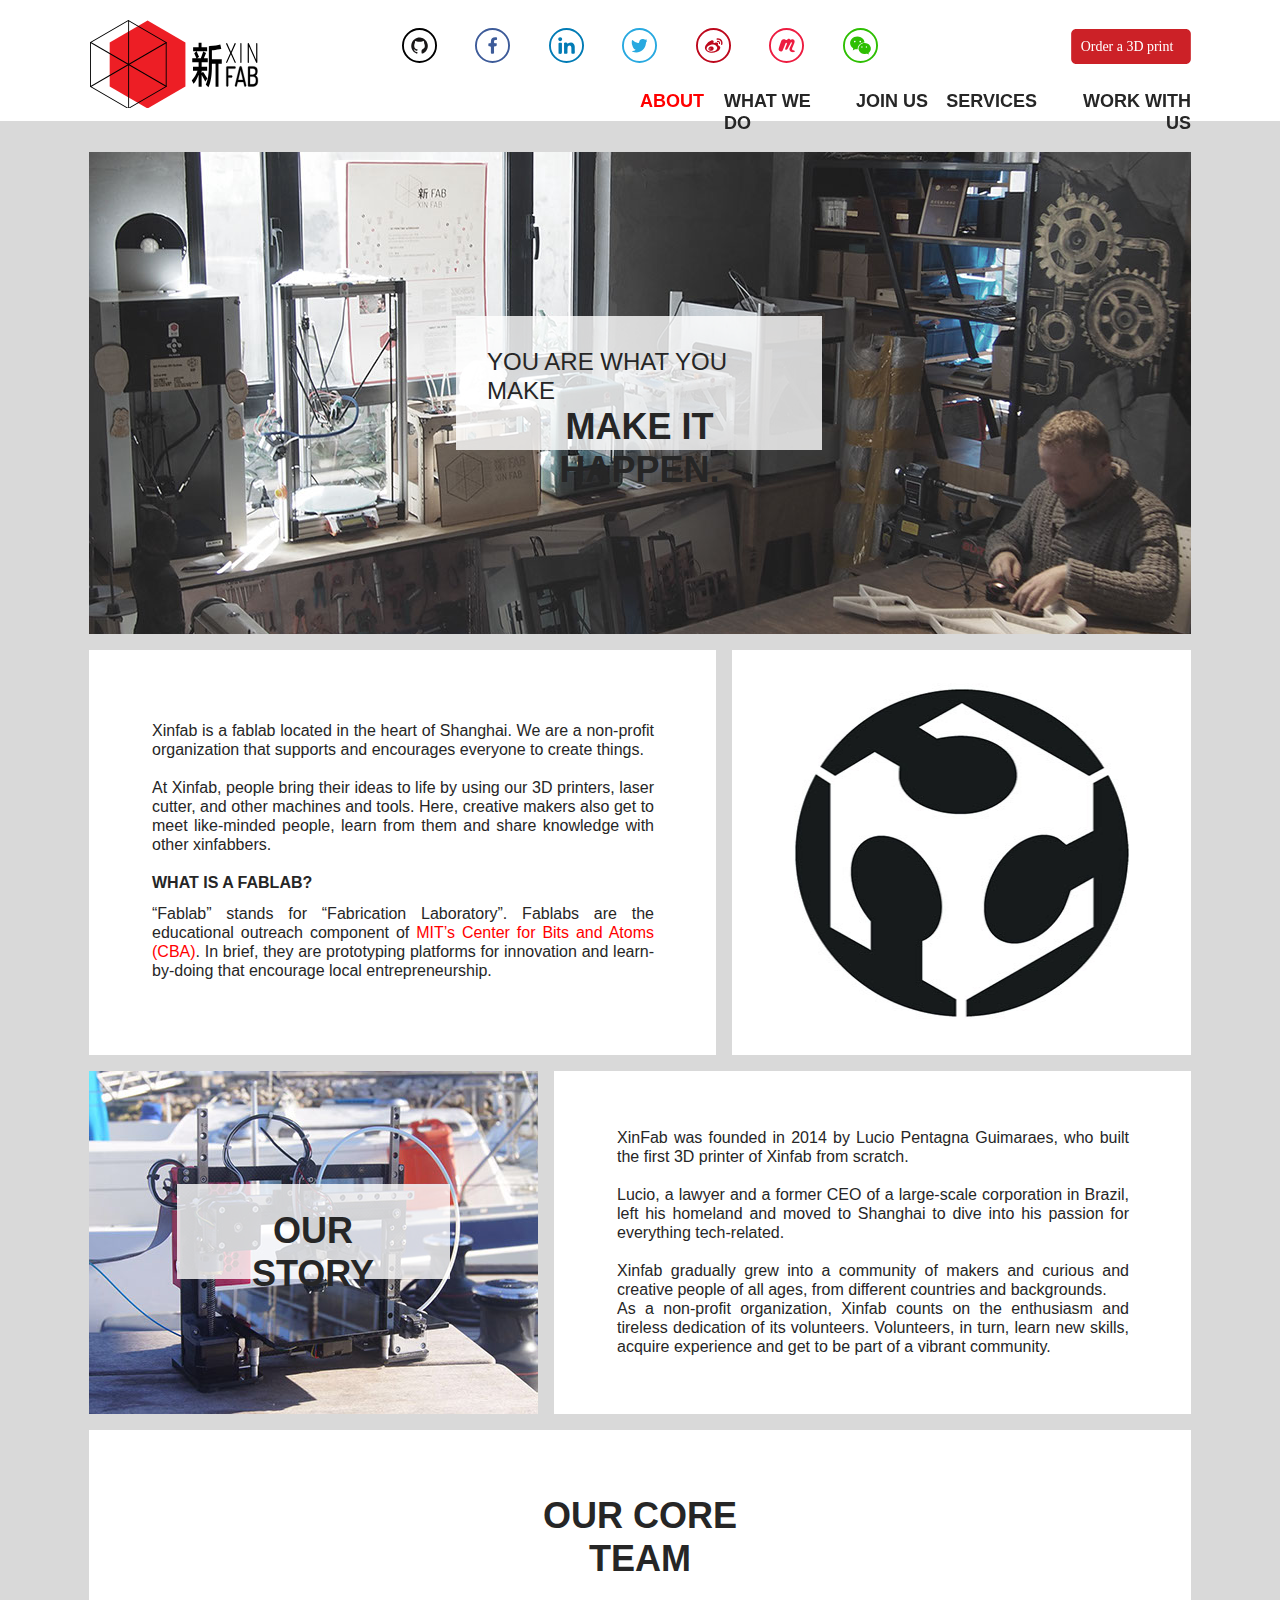
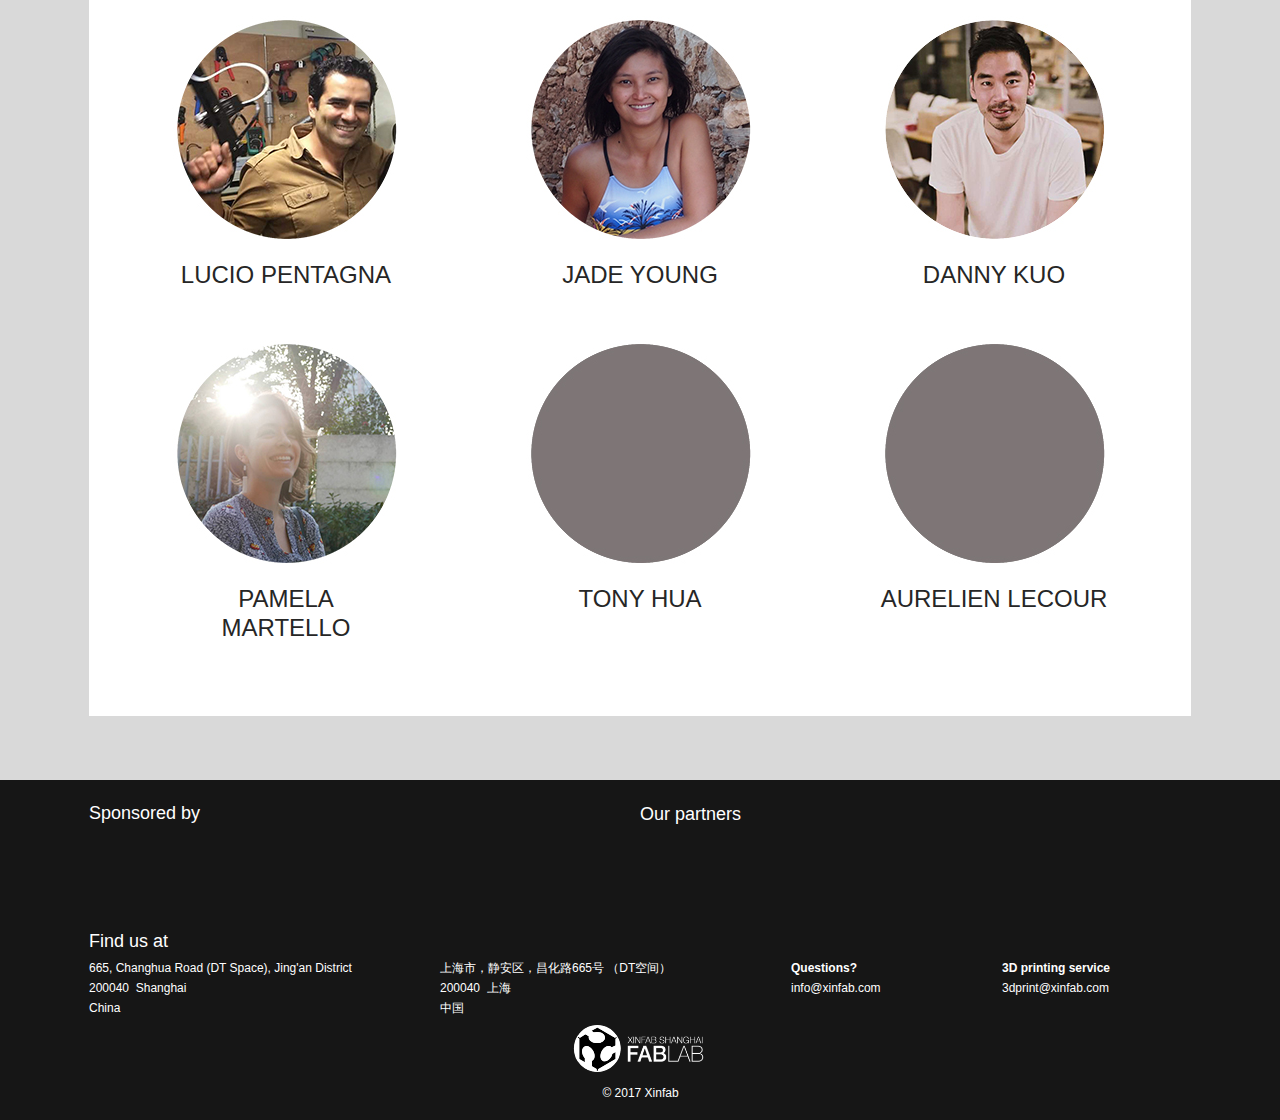
==== commit e22ce6d1: "ggzi" ====
--- a/about.html
+++ b/about.html
@@ -11,19 +11,19 @@
 document.documentElement.className = document.documentElement.className.replace(/\bnojs\b/g, 'js');
 
 // Check that all required assets are uploaded and up-to-date
-if(typeof Muse == "undefined") window.Muse = {}; window.Muse.assets = {"required":["museutils.js", "museconfig.js", "jquery.watch.js", "jquery.museresponsive.js", "require.js", "about.css"], "outOfDate":[]};
+if(typeof Muse == "undefined") window.Muse = {}; window.Muse.assets = {"required":["museutils.js", "museconfig.js", "jquery.watch.js", "require.js", "jquery.musepolyfill.bgsize.js", "jquery.scrolleffects.js", "jquery.museresponsive.js", "about.css"], "outOfDate":[]};
 </script>
   
   <title>About</title>
   <!-- CSS -->
-  <link rel="stylesheet" type="text/css" href="css/site_global.css?crc=4225950270"/>
-  <link rel="stylesheet" type="text/css" href="css/master_a-master.css?crc=3954570800"/>
-  <link rel="stylesheet" type="text/css" href="css/about.css?crc=3942738294" id="pagesheet"/>
+  <link rel="stylesheet" type="text/css" href="css/site_global.css?crc=3788107254"/>
+  <link rel="stylesheet" type="text/css" href="css/master_a-master.css?crc=4260263378"/>
+  <link rel="stylesheet" type="text/css" href="css/about.css?crc=3934396307" id="pagesheet"/>
   <!-- IE-only CSS -->
   <!--[if lt IE 9]>
-  <link rel="stylesheet" type="text/css" href="css/iefonts_about.css?crc=3965269867"/>
-  <link rel="stylesheet" type="text/css" href="css/nomq_preview_master_a-master.css?crc=305813699"/>
-  <link rel="stylesheet" type="text/css" href="css/nomq_about.css?crc=4160526096" id="nomq_pagesheet"/>
+  <link rel="stylesheet" type="text/css" href="css/iefonts_about.css?crc=3778934099"/>
+  <link rel="stylesheet" type="text/css" href="css/nomq_preview_master_a-master.css?crc=477506012"/>
+  <link rel="stylesheet" type="text/css" href="css/nomq_about.css?crc=4045309496" id="nomq_pagesheet"/>
   <![endif]-->
   <!-- Other scripts -->
   <script type="text/javascript">
@@ -31,141 +31,311 @@
 </script>
   <!-- JS includes -->
   <script type="text/javascript">
-   document.write('\x3Cscript src="' + (document.location.protocol == 'https:' ? 'https:' : 'http:') + '//webfonts.creativecloud.com/roboto:n4,n9,n7:default.js" type="text/javascript">\x3C/script>');
+   document.write('\x3Cscript src="' + (document.location.protocol == 'https:' ? 'https:' : 'http:') + '//webfonts.creativecloud.com/roboto:n9,n3,n4,n7:default.js" type="text/javascript">\x3C/script>');
 </script>
    </head>
  <body>
 
-  <div class="breakpoint active" id="bp_infinity" data-min-width="961"><!-- responsive breakpoint node -->
-   <div class="clearfix borderbox" id="page"><!-- column -->
-    <div class="clearfix colelem shared_content" id="pu2355" data-content-guid="pu2355_content"><!-- group -->
-     <div class="clip_frame grpelem shared_content" id="u2355" data-content-guid="u2355_content"><!-- svg -->
-      <img class="svg temp_no_img_src" id="u2356" data-orig-src="images/pasted-svg-1112635x589.svg?crc=3914277671" width="192" height="85" alt="" data-mu-svgfallback="images/pasted%20svg%201112635x589_poster_.png?crc=3820455764" src="images/blank.gif?crc=4208392903"/>
-     </div>
-     <div class="clip_frame grpelem shared_content" id="u4288" data-content-guid="u4288_content"><!-- svg -->
-      <img class="svg temp_no_img_src" id="u4286" data-orig-src="images/pasted-svg-37x37.svg?crc=292252780" width="35" height="35" alt="" data-mu-svgfallback="images/pasted%20svg%2037x37_poster_.png?crc=22883134" src="images/blank.gif?crc=4208392903"/>
-     </div>
-     <div class="clip_frame grpelem shared_content" id="u4238" data-content-guid="u4238_content"><!-- svg -->
-      <img class="svg temp_no_img_src" id="u4236" data-orig-src="images/pasted-svg-37x372.svg?crc=261623733" width="35" height="35" alt="" data-mu-svgfallback="images/pasted%20svg%2037x37_poster_2.png?crc=402573304" src="images/blank.gif?crc=4208392903"/>
-     </div>
-     <div class="clip_frame grpelem shared_content" id="u4248" data-content-guid="u4248_content"><!-- svg -->
-      <img class="svg temp_no_img_src" id="u4246" data-orig-src="images/pasted-svg-37x373.svg?crc=353578390" width="35" height="35" alt="" data-mu-svgfallback="images/pasted%20svg%2037x37_poster_3.png?crc=1264831" src="images/blank.gif?crc=4208392903"/>
-     </div>
-     <div class="clip_frame grpelem shared_content" id="u4268" data-content-guid="u4268_content"><!-- svg -->
-      <img class="svg temp_no_img_src" id="u4266" data-orig-src="images/pasted-svg-37x374.svg?crc=4147184999" width="35" height="35" alt="" data-mu-svgfallback="images/pasted%20svg%2037x37_poster_4.png?crc=480510062" src="images/blank.gif?crc=4208392903"/>
-     </div>
-     <div class="clip_frame grpelem shared_content" id="u4308" data-content-guid="u4308_content"><!-- svg -->
-      <img class="svg temp_no_img_src" id="u4306" data-orig-src="images/pasted-svg-37x375.svg?crc=4214510376" width="35" height="35" alt="" data-mu-svgfallback="images/pasted%20svg%2037x37_poster_5.png?crc=181492977" src="images/blank.gif?crc=4208392903"/>
-     </div>
-     <div class="clip_frame grpelem shared_content" id="u4298" data-content-guid="u4298_content"><!-- svg -->
-      <img class="svg temp_no_img_src" id="u4296" data-orig-src="images/pasted-svg-37x376.svg?crc=506561864" width="35" height="35" alt="" data-mu-svgfallback="images/pasted%20svg%2037x37_poster_6.png?crc=86780341" src="images/blank.gif?crc=4208392903"/>
-     </div>
-     <div class="clip_frame grpelem shared_content" id="u4278" data-content-guid="u4278_content"><!-- svg -->
-      <img class="svg temp_no_img_src" id="u4276" data-orig-src="images/pasted-svg-37x377.svg?crc=3968133634" width="35" height="35" alt="" data-mu-svgfallback="images/pasted%20svg%2037x37_poster_7.png?crc=378616672" src="images/blank.gif?crc=4208392903"/>
-     </div>
-     <div class="clearfix grpelem shared_content" id="u6338-4" data-content-guid="u6338-4_content"><!-- content -->
-      <div class="ts3d-print" id="u6338-3">
-       <p><span class="Character-Style">Order a 3D print</span></p>
-      </div>
-     </div>
-    </div>
-    <div class="clearfix colelem shared_content" id="pu6682" data-content-guid="pu6682_content"><!-- group -->
-     <div class="browser_width grpelem shared_content" id="u6682-bw" data-content-guid="u6682-bw_content">
-      <div id="u6682"><!-- simple frame --></div>
-     </div>
-     <div class="clearfix grpelem" id="u5955"><!-- group -->
-      <a class="nonblock nontext Button clearfix grpelem" id="buttonu5957" href="join-us.html"><!-- container box --><div class="clearfix colelem" id="pu5959"><!-- group --><div class="clip_frame grpelem" id="u5959"><!-- svg --><img class="svg temp_no_img_src" id="u5960" data-orig-src="images/pasted-svg-13618x13.svg?crc=308604675" width="14" height="14" alt="" data-mu-svgfallback="images/pasted%20svg%2013618x13_poster_.png?crc=3943576002" src="images/blank.gif?crc=4208392903"/></div><div class="clip_frame grpelem" id="u5961"><!-- svg --><img class="svg temp_no_img_src" id="u5962" data-orig-src="images/pasted-svg-13618x132.svg?crc=456976228" width="14" height="14" alt="" data-mu-svgfallback="images/pasted%20svg%2013618x13_poster_2.png?crc=4058796539" src="images/blank.gif?crc=4208392903"/></div><div class="clip_frame grpelem" id="u5963"><!-- svg --><img class="svg temp_no_img_src" id="u5964" data-orig-src="images/pasted-svg-13618x133.svg?crc=151319658" width="14" height="14" alt="" data-mu-svgfallback="images/pasted%20svg%2013618x13_poster_3.png?crc=3951468846" src="images/blank.gif?crc=4208392903"/></div></div><div class="Menu clearfix colelem" id="u5958-4"><!-- content --><h4>Work with us</h4></div></a>
-     </div>
-     <div class="clearfix grpelem" id="u5916"><!-- group -->
-      <a class="nonblock nontext Button clearfix grpelem" id="buttonu5918" href="membership.html"><!-- container box --><div class="clearfix colelem" id="pu5920"><!-- group --><div class="clip_frame grpelem" id="u5920"><!-- svg --><img class="svg temp_no_img_src" id="u5921" data-orig-src="images/pasted-svg-13618x13.svg?crc=308604675" width="14" height="14" alt="" data-mu-svgfallback="images/pasted%20svg%2013618x13_poster_.png?crc=3943576002" src="images/blank.gif?crc=4208392903"/></div><div class="clip_frame grpelem" id="u5922"><!-- svg --><img class="svg temp_no_img_src" id="u5923" data-orig-src="images/pasted-svg-13618x132.svg?crc=456976228" width="14" height="14" alt="" data-mu-svgfallback="images/pasted%20svg%2013618x13_poster_2.png?crc=4058796539" src="images/blank.gif?crc=4208392903"/></div><div class="clip_frame grpelem" id="u5924"><!-- svg --><img class="svg temp_no_img_src" id="u5925" data-orig-src="images/pasted-svg-13618x133.svg?crc=151319658" width="14" height="14" alt="" data-mu-svgfallback="images/pasted%20svg%2013618x13_poster_3.png?crc=3951468846" src="images/blank.gif?crc=4208392903"/></div></div><div class="Menu clearfix colelem" id="u5919-4"><!-- content --><h4>Join us</h4></div></a>
-     </div>
-     <div class="clearfix grpelem" id="u5877"><!-- group -->
-      <a class="nonblock nontext Button clearfix grpelem" id="buttonu5879" href="service.html"><!-- container box --><div class="clearfix colelem" id="pu5881"><!-- group --><div class="clip_frame grpelem" id="u5881"><!-- svg --><img class="svg temp_no_img_src" id="u5882" data-orig-src="images/pasted-svg-13618x13.svg?crc=308604675" width="14" height="14" alt="" data-mu-svgfallback="images/pasted%20svg%2013618x13_poster_.png?crc=3943576002" src="images/blank.gif?crc=4208392903"/></div><div class="clip_frame grpelem" id="u5883"><!-- svg --><img class="svg temp_no_img_src" id="u5884" data-orig-src="images/pasted-svg-13618x132.svg?crc=456976228" width="14" height="14" alt="" data-mu-svgfallback="images/pasted%20svg%2013618x13_poster_2.png?crc=4058796539" src="images/blank.gif?crc=4208392903"/></div><div class="clip_frame grpelem" id="u5885"><!-- svg --><img class="svg temp_no_img_src" id="u5886" data-orig-src="images/pasted-svg-13618x133.svg?crc=151319658" width="14" height="14" alt="" data-mu-svgfallback="images/pasted%20svg%2013618x13_poster_3.png?crc=3951468846" src="images/blank.gif?crc=4208392903"/></div></div><div class="Menu clearfix colelem" id="u5880-4"><!-- content --><h4>Our services</h4></div></a>
-     </div>
-     <div class="clearfix grpelem" id="u5838"><!-- group -->
-      <a class="nonblock nontext Button clearfix grpelem" id="buttonu5840" href="activities.html"><!-- container box --><div class="clearfix colelem" id="pu5842"><!-- group --><div class="clip_frame grpelem" id="u5842"><!-- svg --><img class="svg temp_no_img_src" id="u5843" data-orig-src="images/pasted-svg-13618x13.svg?crc=308604675" width="14" height="14" alt="" data-mu-svgfallback="images/pasted%20svg%2013618x13_poster_.png?crc=3943576002" src="images/blank.gif?crc=4208392903"/></div><div class="clip_frame grpelem" id="u5844"><!-- svg --><img class="svg temp_no_img_src" id="u5845" data-orig-src="images/pasted-svg-13618x132.svg?crc=456976228" width="14" height="14" alt="" data-mu-svgfallback="images/pasted%20svg%2013618x13_poster_2.png?crc=4058796539" src="images/blank.gif?crc=4208392903"/></div><div class="clip_frame grpelem" id="u5846"><!-- svg --><img class="svg temp_no_img_src" id="u5847" data-orig-src="images/pasted-svg-13618x133.svg?crc=151319658" width="14" height="14" alt="" data-mu-svgfallback="images/pasted%20svg%2013618x13_poster_3.png?crc=3951468846" src="images/blank.gif?crc=4208392903"/></div></div><div class="Menu clearfix colelem" id="u5841-4"><!-- content --><h4>What we do</h4></div></a>
-     </div>
-     <div class="clearfix grpelem" id="u5799"><!-- group -->
-      <a class="nonblock nontext Button ButtonSelected clearfix grpelem" id="buttonu5801" href="about.html"><!-- container box --><div class="clearfix colelem" id="pu5807"><!-- group --><div class="clip_frame grpelem" id="u5807"><!-- svg --><img class="svg temp_no_img_src" id="u5808" data-orig-src="images/pasted-svg-13618x13.svg?crc=308604675" width="14" height="14" alt="" data-mu-svgfallback="images/pasted%20svg%2013618x13_poster_.png?crc=3943576002" src="images/blank.gif?crc=4208392903"/></div><div class="clip_frame grpelem" id="u5803"><!-- svg --><img class="svg temp_no_img_src" id="u5804" data-orig-src="images/pasted-svg-13618x132.svg?crc=456976228" width="14" height="14" alt="" data-mu-svgfallback="images/pasted%20svg%2013618x13_poster_2.png?crc=4058796539" src="images/blank.gif?crc=4208392903"/></div><div class="clip_frame grpelem" id="u5805"><!-- svg --><img class="svg temp_no_img_src" id="u5806" data-orig-src="images/pasted-svg-13618x133.svg?crc=151319658" width="14" height="14" alt="" data-mu-svgfallback="images/pasted%20svg%2013618x13_poster_3.png?crc=3951468846" src="images/blank.gif?crc=4208392903"/></div></div><div class="Menu clearfix colelem" id="u5802-4"><!-- content --><h4>About us</h4></div></a>
-     </div>
-     <div class="clearfix grpelem" id="u4989"><!-- group -->
-      <a class="nonblock nontext Button clearfix grpelem" id="buttonu3396" href="index.html"><!-- container box --><div class="clearfix colelem" id="pu3354"><!-- group --><div class="clip_frame grpelem" id="u3354"><!-- svg --><img class="svg temp_no_img_src" id="u3355" data-orig-src="images/pasted-svg-13618x13.svg?crc=308604675" width="14" height="14" alt="" data-mu-svgfallback="images/pasted%20svg%2013618x13_poster_.png?crc=3943576002" src="images/blank.gif?crc=4208392903"/></div><div class="clip_frame grpelem" id="u3415"><!-- svg --><img class="svg temp_no_img_src" id="u3416" data-orig-src="images/pasted-svg-13618x132.svg?crc=456976228" width="14" height="14" alt="" data-mu-svgfallback="images/pasted%20svg%2013618x13_poster_2.png?crc=4058796539" src="images/blank.gif?crc=4208392903"/></div><div class="clip_frame grpelem" id="u3891"><!-- svg --><img class="svg temp_no_img_src" id="u3889" data-orig-src="images/pasted-svg-13618x133.svg?crc=151319658" width="14" height="14" alt="" data-mu-svgfallback="images/pasted%20svg%2013618x13_poster_3.png?crc=3951468846" src="images/blank.gif?crc=4208392903"/></div></div><div class="Menu clearfix colelem" id="u3397-4"><!-- content --><h4>Home</h4></div></a>
-     </div>
-    </div>
-    <div class="verticalspacer" data-offset-top="0" data-content-above-spacer="164" data-content-below-spacer="936"></div>
-    <div class="clearfix colelem shared_content" id="pu6043" data-content-guid="pu6043_content"><!-- group -->
-     <div class="browser_width grpelem" id="u6043-bw">
-      <div id="u6043"><!-- simple frame --></div>
-     </div>
-     <div class="clearfix grpelem" id="u6046-4"><!-- content -->
-      <p>Sponsored by</p>
-     </div>
-     <div class="clearfix grpelem" id="u6049-4"><!-- content -->
-      <p>Our partners</p>
-     </div>
-     <div class="clearfix grpelem" id="u6052-4"><!-- content -->
-      <p>Find us at</p>
-     </div>
-     <div class="clearfix grpelem" id="u6100-8"><!-- content -->
-      <p id="u6100-2"><span id="u6100">665, Changhua Road (DT Space), Jing'an District</span></p>
-      <p id="u6100-4"><span id="u6100-3">200040&nbsp; Shanghai</span></p>
-      <p id="u6100-6"><span id="u6100-5">China</span></p>
-     </div>
-     <div class="clearfix grpelem" id="u6103-6"><!-- content -->
-      <p id="u6103-2">Questions?</p>
-      <p id="u6103-4"><span id="u6103-3">info@xinfab.com</span></p>
-     </div>
-     <div class="clearfix grpelem" id="u6106-6"><!-- content -->
-      <p id="u6106-2">3D printing service</p>
-      <p id="u6106-4"><span id="u6106-3">3dprint@xinfab.com</span></p>
-     </div>
-     <div class="clearfix grpelem" id="u6109-8"><!-- content -->
-      <p id="u6109-2"><span id="u6109">上海市，静安区，昌化路665号 （DT空间）</span></p>
-      <p id="u6109-4"><span id="u6109-3">200040&nbsp; 上海</span></p>
-      <p id="u6109-6"><span id="u6109-5">中国</span></p>
-     </div>
-     <div class="clearfix grpelem" id="u6115-4"><!-- content -->
-      <p>© 2017 Xinfab</p>
-     </div>
-     <div class="clip_frame grpelem" id="u6150"><!-- svg -->
-      <img class="svg temp_no_img_src" id="u6148" data-orig-src="images/pasted-svg-115847x41.svg?crc=3863940324" width="139" height="47" alt="" data-mu-svgfallback="images/pasted%20svg%20115847x41_poster_.png?crc=119049139" src="images/blank.gif?crc=4208392903"/>
+  <div class="breakpoint active" id="bp_infinity" data-min-width="1201"><!-- responsive breakpoint node -->
+   <div class="clearfix" id="page"><!-- column -->
+    <div class="position_content" id="page_position_content">
+     <div class="browser_width colelem" id="u12899-bw">
+      <div id="u12899"><!-- simple frame --></div>
+     </div>
+     <div class="clearfix colelem" id="pu4238"><!-- group -->
+      <div class="clip_frame ose_pre_init mse_pre_init shared_content" id="u4238" data-content-guid="u4238_content"><!-- svg -->
+       <img class="svg temp_no_img_src" id="u4236" data-orig-src="images/pasted-svg-37x372.svg?crc=261623733" width="35" height="35" alt="" data-mu-svgfallback="images/pasted%20svg%2037x37_poster_2.png?crc=402573304" src="images/blank.gif?crc=4208392903"/>
+      </div>
+      <div class="clip_frame ose_pre_init mse_pre_init shared_content" id="u4248" data-content-guid="u4248_content"><!-- svg -->
+       <img class="svg temp_no_img_src" id="u4246" data-orig-src="images/pasted-svg-37x373.svg?crc=353578390" width="35" height="35" alt="" data-mu-svgfallback="images/pasted%20svg%2037x37_poster_3.png?crc=1264831" src="images/blank.gif?crc=4208392903"/>
+      </div>
+      <div class="clip_frame ose_pre_init mse_pre_init shared_content" id="u4268" data-content-guid="u4268_content"><!-- svg -->
+       <img class="svg temp_no_img_src" id="u4266" data-orig-src="images/pasted-svg-37x374.svg?crc=4147184999" width="35" height="35" alt="" data-mu-svgfallback="images/pasted%20svg%2037x37_poster_4.png?crc=480510062" src="images/blank.gif?crc=4208392903"/>
+      </div>
+      <div class="clip_frame ose_pre_init mse_pre_init shared_content" id="u4278" data-content-guid="u4278_content"><!-- svg -->
+       <img class="svg temp_no_img_src" id="u4276" data-orig-src="images/pasted-svg-37x377.svg?crc=3968133634" width="35" height="35" alt="" data-mu-svgfallback="images/pasted%20svg%2037x37_poster_7.png?crc=378616672" src="images/blank.gif?crc=4208392903"/>
+      </div>
+      <div class="clip_frame ose_pre_init mse_pre_init shared_content" id="u4288" data-content-guid="u4288_content"><!-- svg -->
+       <img class="svg temp_no_img_src" id="u4286" data-orig-src="images/pasted-svg-37x37.svg?crc=292252780" width="35" height="35" alt="" data-mu-svgfallback="images/pasted%20svg%2037x37_poster_.png?crc=22883134" src="images/blank.gif?crc=4208392903"/>
+      </div>
+      <div class="clip_frame ose_pre_init mse_pre_init shared_content" id="u4298" data-content-guid="u4298_content"><!-- svg -->
+       <img class="svg temp_no_img_src" id="u4296" data-orig-src="images/pasted-svg-37x376.svg?crc=506561864" width="35" height="35" alt="" data-mu-svgfallback="images/pasted%20svg%2037x37_poster_6.png?crc=86780341" src="images/blank.gif?crc=4208392903"/>
+      </div>
+      <div class="clip_frame ose_pre_init mse_pre_init shared_content" id="u4308" data-content-guid="u4308_content"><!-- svg -->
+       <img class="svg temp_no_img_src" id="u4306" data-orig-src="images/pasted-svg-37x375.svg?crc=4214510376" width="35" height="35" alt="" data-mu-svgfallback="images/pasted%20svg%2037x37_poster_5.png?crc=181492977" src="images/blank.gif?crc=4208392903"/>
+      </div>
+      <div class="clip_frame ose_pre_init mse_pre_init shared_content" id="u12356" data-content-guid="u12356_content"><!-- svg -->
+       <img class="svg temp_no_img_src" id="u12352" data-orig-src="images/3dhubs.svg?crc=272194916" width="120" height="36" alt="" data-mu-svgfallback="images/3dhubs_poster_.png?crc=3957849126" src="images/blank.gif?crc=4208392903"/>
+      </div>
+      <div class="browser_width mse_pre_init" id="u6682-bw">
+       <a class="nonblock nontext" id="u6682" href="index.html"><!-- simple frame --></a>
+      </div>
+      <a class="nonblock nontext MuseLinkActive clearfix mse_pre_init shared_content" id="u12869-4" href="about.html" data-content-guid="u12869-4_content"><!-- content --><p>ABOUT</p></a>
+      <a class="nonblock nontext clearfix mse_pre_init shared_content" id="u12875-4" href="what-we-do.html" data-content-guid="u12875-4_content"><!-- content --><p>WHAT WE DO</p></a>
+      <a class="nonblock nontext clearfix mse_pre_init shared_content" id="u12881-4" href="services.html" data-content-guid="u12881-4_content"><!-- content --><p>SERVICES</p></a>
+      <a class="nonblock nontext clearfix mse_pre_init shared_content" id="u12887-4" href="join-us.html" data-content-guid="u12887-4_content"><!-- content --><p>JOIN US</p></a>
+      <a class="nonblock nontext clearfix mse_pre_init shared_content" id="u12893-4" href="work-with-us.html" data-content-guid="u12893-4_content"><!-- content --><p>WORK WITH US</p></a>
+      <div class="pointer_cursor Button clearfix ose_pre_init mse_pre_init shared_content" id="buttonu12919" title="Home" data-content-guid="buttonu12919_content"><!-- container box -->
+       <a class="block" href="index.html"><!-- Block link tag --></a>
+       <a class="nonblock nontext clip_frame grpelem" id="u12909" href="index.html"><!-- svg --><img class="svg temp_no_img_src" id="u12905" data-orig-src="images/xf_iconblack.svg?crc=138723851" width="30" height="28" alt="" title="Home" data-mu-svgfallback="images/xf_iconblack_poster_.png?crc=3954346972" src="images/blank.gif?crc=4208392903"/></a>
+       <div class="clip_frame grpelem" id="u12935"><!-- svg -->
+        <img class="svg temp_no_img_src" id="u12931" data-orig-src="images/xf_iconredbt.svg?crc=275177441" width="30" height="28" alt="" title="Home" data-mu-svgfallback="images/xf_iconredbt_poster_.png?crc=4219208458" src="images/blank.gif?crc=4208392903"/>
+       </div>
+      </div>
+      <div class="clip_frame ose_pre_init mse_pre_init shared_content" id="u2355" data-content-guid="u2355_content"><!-- svg -->
+       <img class="svg temp_no_img_src" id="u2356" data-orig-src="images/pasted-svg-1112635x589.svg?crc=3914277671" width="200" height="89" alt="" data-mu-svgfallback="images/pasted%20svg%201112635x589_poster_.png?crc=3820455764" src="images/blank.gif?crc=4208392903"/>
+      </div>
+     </div>
+     <div class="clearfix colelem shared_content" id="pu13249" data-content-guid="pu13249_content"><!-- group -->
+      <div class="museBGSize grpelem" id="u13249"><!-- content --></div>
+      <div class="grpelem" id="u13207"><!-- simple frame --></div>
+      <div class="clearfix grpelem" id="u13179-6"><!-- content -->
+       <p id="u13179-2">YOU ARE WHAT YOU MAKE</p>
+       <h1 class="Titles" id="u13179-4">MAKE IT HAPPEN.</h1>
+      </div>
+     </div>
+     <div class="clearfix colelem" id="pu13262"><!-- group -->
+      <div class="clearfix grpelem shared_content" id="u13262" data-content-guid="u13262_content"><!-- group -->
+       <div class="clearfix grpelem" id="u13274-15"><!-- content -->
+        <p class="Paragraph">Xinfab is a fablab located in the heart of Shanghai. We are a non-profit organization that supports and encourages everyone to create things.</p>
+        <p class="Paragraph">&nbsp;</p>
+        <p class="Paragraph">At Xinfab, people bring their ideas to life by using our 3D printers, laser cutter, and other machines and tools. Here, creative makers also get to meet like-minded people, learn from them and share knowledge with other xinfabbers.</p>
+        <p class="Paragraph">&nbsp;</p>
+        <h3 class="h3" id="u13274-8"><span class="bold" id="u13274-7">What is a Fablab?</span></h3>
+        <p class="Paragraph">“Fablab” stands for “Fabrication Laboratory”. Fablabs are the educational outreach component of <a class="nonblock" href="http://www.fabfoundation.org" target="_blank">MIT’s Center for Bits and Atoms (CBA)</a>. In brief, they are prototyping platforms for innovation and learn-by-doing that encourage local entrepreneurship.</p>
+       </div>
+      </div>
+      <div class="clearfix grpelem" id="u13322"><!-- group -->
+       <div class="clip_frame grpelem" id="u13310"><!-- image -->
+        <img class="block temp_no_img_src" id="u13310_img" data-orig-src="images/mitlogo.jpg?crc=441487461" alt="" width="336" height="340" src="images/blank.gif?crc=4208392903"/>
+       </div>
+      </div>
+     </div>
+     <div class="clearfix colelem" id="pu13326"><!-- group -->
+      <div class="clearfix grpelem shared_content" id="u13326" data-content-guid="u13326_content"><!-- group -->
+       <div class="Paragraph clearfix grpelem" id="u13359-12"><!-- content -->
+        <p>XinFab was founded in 2014 by Lucio Pentagna Guimaraes, who built the first 3D printer of Xinfab from scratch.</p>
+        <p>&nbsp;</p>
+        <p>Lucio, a lawyer and a former CEO of a large-scale corporation in Brazil, left his homeland and moved to Shanghai to dive into his passion for everything tech-related.</p>
+        <p>&nbsp;</p>
+        <p>Xinfab gradually grew into a community of makers and curious and creative people of all ages, from different countries and backgrounds.</p>
+        <p>As a non-profit organization, Xinfab counts on the enthusiasm and tireless dedication of its volunteers. Volunteers, in turn, learn new skills, acquire experience and get to be part of a vibrant community.</p>
+       </div>
+      </div>
+      <div class="museBGSize grpelem" id="u13365"><!-- content --></div>
+      <div class="grpelem shared_content" id="u13348" data-content-guid="u13348_content"><!-- simple frame --></div>
+      <div class="Titles clearfix grpelem shared_content" id="u13349-4" data-content-guid="u13349-4_content"><!-- content -->
+       <h1>OUR STORY</h1>
+      </div>
+     </div>
+     <div class="clearfix colelem" id="u13377"><!-- column -->
+      <div class="Titles clearfix colelem shared_content" id="u13389-4" data-content-guid="u13389-4_content"><!-- content -->
+       <h1>OUR CORE TEAM</h1>
+      </div>
+      <div class="clearfix colelem" id="pbuttonu13512"><!-- group -->
+       <div class="Button clearfix grpelem" id="buttonu13512"><!-- container box -->
+        <div class="clip_frame grpelem" id="u13412"><!-- image -->
+         <img class="block temp_no_img_src" id="u13412_img" data-orig-src="images/lucio_small.jpg?crc=495201983" alt="" width="228" height="228" src="images/blank.gif?crc=4208392903"/>
+        </div>
+        <div class="Paragraph clearfix grpelem shared_content" id="u13508-6" data-content-guid="u13508-6_content"><!-- content -->
+         <p id="u13508-2"><span class="bold" id="u13508">Founder &amp; Director</span></p>
+         <p>An allround maker and 3d printer specialist,&nbsp; Lucio is an entrepreneur, lawyer, CEO, sailor and farmer. He is the heart and soul of Xinfab.</p>
+        </div>
+       </div>
+       <div class="Button clearfix grpelem" id="buttonu13553"><!-- container box -->
+        <div class="clip_frame grpelem" id="u13405"><!-- image -->
+         <img class="block temp_no_img_src" id="u13405_img" data-orig-src="images/jade1_small.jpg?crc=8262001" alt="" width="228" height="228" src="images/blank.gif?crc=4208392903"/>
+        </div>
+        <div class="Paragraph clearfix grpelem shared_content" id="u13593-6" data-content-guid="u13593-6_content"><!-- content -->
+         <p id="u13593-2"><span class="bold" id="u13593">Space Manager</span></p>
+         <p>A Brazilian communicator with a humanitarian and UN background, Jade loves to draw, graphic design and speak multiple languages. Joined Xinfab in 2017.</p>
+        </div>
+       </div>
+       <div class="Button clearfix grpelem" id="buttonu13599"><!-- container box -->
+        <div class="clip_frame grpelem" id="u13426"><!-- image -->
+         <img class="block temp_no_img_src" id="u13426_img" data-orig-src="images/danny_small.jpg?crc=4162135799" alt="" width="228" height="228" src="images/blank.gif?crc=4208392903"/>
+        </div>
+        <div class="Paragraph clearfix grpelem shared_content" id="u13605-6" data-content-guid="u13605-6_content"><!-- content -->
+         <p id="u13605-2"><span class="bold" id="u13605">Volunteer</span></p>
+         <p>A Dutch designer based in Shanghai, Danny currently works at Opendesk and has been a passionate volunteer at Xinfab since 2015.</p>
+        </div>
+       </div>
+      </div>
+      <div class="clearfix colelem shared_content" id="pu13469-4" data-content-guid="pu13469-4_content"><!-- group -->
+       <div class="Subtitles clearfix grpelem" id="u13469-4"><!-- content -->
+        <h2>LUCIO PENTAGNA</h2>
+       </div>
+       <div class="Subtitles clearfix grpelem" id="u13474-4"><!-- content -->
+        <h2>JADE YOUNG</h2>
+       </div>
+       <div class="Subtitles clearfix grpelem" id="u13480-4"><!-- content -->
+        <h2>DANNY KUO</h2>
+       </div>
+      </div>
+      <div class="clearfix colelem" id="pbuttonu13565"><!-- group -->
+       <div class="Button clearfix grpelem" id="buttonu13565"><!-- container box -->
+        <div class="clip_frame grpelem" id="u13419"><!-- image -->
+         <img class="block temp_no_img_src" id="u13419_img" data-orig-src="images/pamela_small.jpg?crc=330102670" alt="" width="228" height="228" src="images/blank.gif?crc=4208392903"/>
+        </div>
+        <div class="Paragraph clearfix grpelem shared_content" id="u13611-6" data-content-guid="u13611-6_content"><!-- content -->
+         <p id="u13611-2"><span class="bold" id="u13611">Volunteer</span></p>
+         <p>A Mexican jewelry designer, Pamela loves what she does and is always experimenting in other fields related to design. Pamela joined the team in 2017.</p>
+        </div>
+       </div>
+       <div class="clip_frame grpelem" id="u13397"><!-- image -->
+        <img class="block temp_no_img_src" id="u13397_img" data-orig-src="images/grey_small.jpg?crc=291794181" alt="" width="228" height="228" src="images/blank.gif?crc=4208392903"/>
+       </div>
+       <div class="clip_frame grpelem" id="u13457"><!-- image -->
+        <img class="block temp_no_img_src" id="u13457_img" data-orig-src="images/grey_small.jpg?crc=291794181" alt="" width="228" height="228" src="images/blank.gif?crc=4208392903"/>
+       </div>
+      </div>
+      <div class="clearfix colelem shared_content" id="pu13486-4" data-content-guid="pu13486-4_content"><!-- group -->
+       <div class="Subtitles clearfix grpelem" id="u13486-4"><!-- content -->
+        <h2>PAMELA MARTELLO</h2>
+       </div>
+       <div class="Subtitles clearfix grpelem" id="u13496-4"><!-- content -->
+        <h2>TONY HUA</h2>
+       </div>
+       <div class="Subtitles clearfix grpelem" id="u13502-4"><!-- content -->
+        <h2>AURELIEN LECOUR</h2>
+       </div>
+      </div>
+     </div>
+     <div class="verticalspacer" data-offset-top="2248" data-content-above-spacer="2247" data-content-below-spacer="403"></div>
+     <div class="clearfix colelem shared_content" id="pu6043" data-content-guid="pu6043_content"><!-- group -->
+      <div class="browser_width grpelem" id="u6043-bw">
+       <div id="u6043"><!-- simple frame --></div>
+      </div>
+      <div class="clearfix grpelem" id="u6046-4"><!-- content -->
+       <p>Sponsored by</p>
+      </div>
+      <div class="clearfix grpelem" id="u6049-4"><!-- content -->
+       <p>Our partners</p>
+      </div>
+      <div class="clearfix grpelem" id="u6052-4"><!-- content -->
+       <p>Find us at</p>
+      </div>
+      <div class="clearfix grpelem" id="u6100-8"><!-- content -->
+       <p id="u6100-2"><span id="u6100">665, Changhua Road (DT Space), Jing'an District</span></p>
+       <p id="u6100-4"><span id="u6100-3">200040&nbsp; Shanghai</span></p>
+       <p id="u6100-6"><span id="u6100-5">China</span></p>
+      </div>
+      <div class="clearfix grpelem" id="u6103-6"><!-- content -->
+       <p id="u6103-2">Questions?</p>
+       <p id="u6103-4"><span id="u6103-3">info@xinfab.com</span></p>
+      </div>
+      <div class="clearfix grpelem" id="u6106-6"><!-- content -->
+       <p id="u6106-2">3D printing service</p>
+       <p id="u6106-4"><span id="u6106-3">3dprint@xinfab.com</span></p>
+      </div>
+      <div class="clearfix grpelem" id="u6109-8"><!-- content -->
+       <p id="u6109-2"><span id="u6109">上海市，静安区，昌化路665号 （DT空间）</span></p>
+       <p id="u6109-4"><span id="u6109-3">200040&nbsp; 上海</span></p>
+       <p id="u6109-6"><span id="u6109-5">中国</span></p>
+      </div>
+      <div class="clearfix grpelem" id="u6115-4"><!-- content -->
+       <p>© 2017 Xinfab</p>
+      </div>
+      <div class="clip_frame grpelem" id="u6150"><!-- svg -->
+       <img class="svg temp_no_img_src" id="u6148" data-orig-src="images/pasted-svg-115847x41.svg?crc=3863940324" width="139" height="47" alt="" data-mu-svgfallback="images/pasted%20svg%20115847x41_poster_.png?crc=119049139" src="images/blank.gif?crc=4208392903"/>
+      </div>
      </div>
     </div>
    </div>
   </div>
-  <div class="breakpoint" id="bp_960" data-min-width="787" data-max-width="960"><!-- responsive breakpoint node -->
-   <div class="clearfix borderbox temp_no_id shared_content" data-orig-id="page" data-content-guid="page_content1"><!-- column -->
-    <span class="clearfix colelem placeholder" data-placeholder-for="pu2355_content"><!-- placeholder node --></span>
-    <span class="clearfix colelem placeholder" data-placeholder-for="pu6682_content"><!-- placeholder node --></span>
-    <div class="verticalspacer" data-offset-top="0" data-content-above-spacer="163" data-content-below-spacer="937"></div>
-    <span class="clearfix colelem placeholder" data-placeholder-for="pu6043_content"><!-- placeholder node --></span>
+  <div class="breakpoint" id="bp_1200" data-max-width="1200"><!-- responsive breakpoint node -->
+   <div class="clearfix borderbox temp_no_id" data-orig-id="page"><!-- column -->
+    <div class="position_content temp_no_id" data-orig-id="page_position_content">
+     <div class="clearfix colelem" id="pu12899"><!-- group -->
+      <div class="browser_width grpelem temp_no_id" data-orig-id="u12899-bw">
+       <div class="temp_no_id" data-orig-id="u12899"><!-- group -->
+        <div class="clearfix" id="u12899_align_to_page">
+         <span class="clip_frame grpelem placeholder" data-placeholder-for="u4288_content"><!-- placeholder node --></span>
+         <span class="clip_frame grpelem placeholder" data-placeholder-for="u4238_content"><!-- placeholder node --></span>
+         <span class="clip_frame grpelem placeholder" data-placeholder-for="u4248_content"><!-- placeholder node --></span>
+         <span class="clip_frame grpelem placeholder" data-placeholder-for="u4268_content"><!-- placeholder node --></span>
+         <span class="clip_frame grpelem placeholder" data-placeholder-for="u4308_content"><!-- placeholder node --></span>
+         <span class="clip_frame grpelem placeholder" data-placeholder-for="u4298_content"><!-- placeholder node --></span>
+         <span class="clip_frame grpelem placeholder" data-placeholder-for="u4278_content"><!-- placeholder node --></span>
+         <span class="clip_frame grpelem placeholder" data-placeholder-for="u12356_content"><!-- placeholder node --></span>
+        </div>
+       </div>
+      </div>
+      <div class="browser_width grpelem temp_no_id" data-orig-id="u6682-bw">
+       <div class="pointer_cursor temp_no_id" data-orig-id="u6682"><!-- group -->
+        <a class="block" href="index.html"><!-- Block link tag --></a>
+        <div class="clearfix" id="u6682_align_to_page">
+         <span class="pointer_cursor Button clearfix grpelem placeholder" data-placeholder-for="buttonu12919_content"><!-- placeholder node --></span>
+         <span class="nonblock nontext MuseLinkActive clearfix grpelem placeholder" data-placeholder-for="u12869-4_content"><!-- placeholder node --></span>
+         <span class="nonblock nontext clearfix grpelem placeholder" data-placeholder-for="u12875-4_content"><!-- placeholder node --></span>
+         <span class="nonblock nontext clearfix grpelem placeholder" data-placeholder-for="u12887-4_content"><!-- placeholder node --></span>
+         <span class="nonblock nontext clearfix grpelem placeholder" data-placeholder-for="u12881-4_content"><!-- placeholder node --></span>
+         <span class="nonblock nontext clearfix grpelem placeholder" data-placeholder-for="u12893-4_content"><!-- placeholder node --></span>
+        </div>
+       </div>
+      </div>
+      <span class="clip_frame grpelem placeholder" data-placeholder-for="u2355_content"><!-- placeholder node --></span>
+     </div>
+     <span class="clearfix colelem placeholder" data-placeholder-for="pu13249_content"><!-- placeholder node --></span>
+     <div class="clearfix colelem temp_no_id" data-orig-id="pu13262"><!-- group -->
+      <span class="clearfix grpelem placeholder" data-placeholder-for="u13262_content"><!-- placeholder node --></span>
+      <div class="clearfix grpelem temp_no_id" data-orig-id="u13322"><!-- group -->
+       <div class="clip_frame grpelem temp_no_id" data-orig-id="u13310"><!-- image -->
+        <img class="block temp_no_id temp_no_img_src" data-orig-src="images/mitlogo-crop-u13310.jpg?crc=3824123908" alt="" data-image-width="336" data-image-height="340" data-orig-id="u13310_img" src="images/blank.gif?crc=4208392903"/>
+       </div>
+      </div>
+     </div>
+     <div class="clearfix colelem temp_no_id" data-orig-id="pu13326"><!-- group -->
+      <span class="clearfix grpelem placeholder" data-placeholder-for="u13326_content"><!-- placeholder node --></span>
+      <div class="museBGSize grpelem temp_no_id" data-orig-id="u13365"><!-- content -->
+       <div class="fluid_height_spacer"></div>
+      </div>
+      <span class="grpelem placeholder" data-placeholder-for="u13348_content"><!-- placeholder node --></span>
+      <span class="Titles clearfix grpelem placeholder" data-placeholder-for="u13349-4_content"><!-- placeholder node --></span>
+     </div>
+     <div class="clearfix colelem temp_no_id" data-orig-id="u13377"><!-- column -->
+      <span class="Titles clearfix colelem placeholder" data-placeholder-for="u13389-4_content"><!-- placeholder node --></span>
+      <div class="clearfix colelem temp_no_id" data-orig-id="pbuttonu13512"><!-- group -->
+       <div class="Button clearfix grpelem temp_no_id" data-orig-id="buttonu13512"><!-- container box -->
+        <div class="clip_frame grpelem temp_no_id" data-orig-id="u13412"><!-- image -->
+         <img class="block temp_no_id temp_no_img_src" data-orig-src="images/lucio_small.jpg?crc=495201983" alt="" data-image-width="228" data-image-height="228" data-orig-id="u13412_img" src="images/blank.gif?crc=4208392903"/>
+        </div>
+        <span class="Paragraph clearfix grpelem placeholder" data-placeholder-for="u13508-6_content"><!-- placeholder node --></span>
+       </div>
+       <div class="Button clearfix grpelem temp_no_id" data-orig-id="buttonu13553"><!-- container box -->
+        <div class="clip_frame grpelem temp_no_id" data-orig-id="u13405"><!-- image -->
+         <img class="block temp_no_id temp_no_img_src" data-orig-src="images/jade1_small.jpg?crc=8262001" alt="" data-image-width="228" data-image-height="228" data-orig-id="u13405_img" src="images/blank.gif?crc=4208392903"/>
+        </div>
+        <span class="Paragraph clearfix grpelem placeholder" data-placeholder-for="u13593-6_content"><!-- placeholder node --></span>
+       </div>
+       <div class="Button clearfix grpelem temp_no_id" data-orig-id="buttonu13599"><!-- container box -->
+        <div class="clip_frame grpelem temp_no_id" data-orig-id="u13426"><!-- image -->
+         <img class="block temp_no_id temp_no_img_src" data-orig-src="images/danny_small.jpg?crc=4162135799" alt="" data-image-width="228" data-image-height="228" data-orig-id="u13426_img" src="images/blank.gif?crc=4208392903"/>
+        </div>
+        <span class="Paragraph clearfix grpelem placeholder" data-placeholder-for="u13605-6_content"><!-- placeholder node --></span>
+       </div>
+      </div>
+      <span class="clearfix colelem placeholder" data-placeholder-for="pu13469-4_content"><!-- placeholder node --></span>
+      <div class="clearfix colelem temp_no_id" data-orig-id="pbuttonu13565"><!-- group -->
+       <div class="Button clearfix grpelem temp_no_id" data-orig-id="buttonu13565"><!-- container box -->
+        <div class="clip_frame grpelem temp_no_id" data-orig-id="u13419"><!-- image -->
+         <img class="block temp_no_id temp_no_img_src" data-orig-src="images/pamela_small.jpg?crc=330102670" alt="" data-image-width="228" data-image-height="228" data-orig-id="u13419_img" src="images/blank.gif?crc=4208392903"/>
+        </div>
+        <span class="Paragraph clearfix grpelem placeholder" data-placeholder-for="u13611-6_content"><!-- placeholder node --></span>
+       </div>
+       <div class="clip_frame grpelem temp_no_id" data-orig-id="u13397"><!-- image -->
+        <img class="block temp_no_id temp_no_img_src" data-orig-src="images/grey_small.jpg?crc=291794181" alt="" data-image-width="228" data-image-height="228" data-orig-id="u13397_img" src="images/blank.gif?crc=4208392903"/>
+       </div>
+       <div class="clip_frame grpelem temp_no_id" data-orig-id="u13457"><!-- image -->
+        <img class="block temp_no_id temp_no_img_src" data-orig-src="images/grey_small.jpg?crc=291794181" alt="" data-image-width="228" data-image-height="228" data-orig-id="u13457_img" src="images/blank.gif?crc=4208392903"/>
+       </div>
+      </div>
+      <span class="clearfix colelem placeholder" data-placeholder-for="pu13486-4_content"><!-- placeholder node --></span>
+     </div>
+     <div class="verticalspacer" data-offset-top="2248" data-content-above-spacer="2247" data-content-below-spacer="431"></div>
+     <span class="clearfix colelem placeholder" data-placeholder-for="pu6043_content"><!-- placeholder node --></span>
+    </div>
    </div>
-  </div>
-  <div class="breakpoint" id="bp_786" data-min-width="481" data-max-width="786"><!-- responsive breakpoint node -->
-   <span class="clearfix borderbox placeholder" data-placeholder-for="page_content1"><!-- placeholder node --></span>
-  </div>
-  <div class="breakpoint" id="bp_480" data-min-width="321" data-max-width="480"><!-- responsive breakpoint node -->
-   <div class="clearfix borderbox temp_no_id shared_content" data-orig-id="page" data-content-guid="page_content"><!-- column -->
-    <span class="clip_frame colelem placeholder" data-placeholder-for="u2355_content"><!-- placeholder node --></span>
-    <div class="clearfix colelem" id="pu4288"><!-- group -->
-     <span class="clip_frame grpelem placeholder" data-placeholder-for="u4288_content"><!-- placeholder node --></span>
-     <span class="clip_frame grpelem placeholder" data-placeholder-for="u4238_content"><!-- placeholder node --></span>
-     <span class="clip_frame grpelem placeholder" data-placeholder-for="u4248_content"><!-- placeholder node --></span>
-     <span class="clip_frame grpelem placeholder" data-placeholder-for="u4268_content"><!-- placeholder node --></span>
-     <span class="clip_frame grpelem placeholder" data-placeholder-for="u4308_content"><!-- placeholder node --></span>
-     <span class="clip_frame grpelem placeholder" data-placeholder-for="u4298_content"><!-- placeholder node --></span>
-     <span class="clip_frame grpelem placeholder" data-placeholder-for="u4278_content"><!-- placeholder node --></span>
-    </div>
-    <div class="clearfix colelem temp_no_id" data-orig-id="pu6682"><!-- group -->
-     <span class="browser_width grpelem placeholder" data-placeholder-for="u6682-bw_content"><!-- placeholder node --></span>
-     <span class="clearfix grpelem placeholder" data-placeholder-for="u6338-4_content"><!-- placeholder node --></span>
-    </div>
-    <div class="verticalspacer" data-offset-top="0" data-content-above-spacer="209" data-content-below-spacer="891"></div>
-    <span class="clearfix colelem placeholder" data-placeholder-for="pu6043_content"><!-- placeholder node --></span>
-   </div>
-  </div>
-  <div class="breakpoint" id="bp_320" data-max-width="320"><!-- responsive breakpoint node -->
-   <span class="clearfix borderbox placeholder" data-placeholder-for="page_content"><!-- placeholder node --></span>
   </div>
   <!-- Other scripts -->
   <script type="text/javascript">
@@ -173,13 +343,41 @@
 16);return 0},g=function(g){for(var f=document.getElementsByTagName("link"),h=0;h<f.length;h++)if("text/css"==f[h].type){var i=(f[h].href||"").match(/\/?css\/([\w\-]+\.css)\?crc=(\d+)/);if(!i||!i[1]||!i[2])break;b[i[1]]=i[2]}f=document.createElement("div");f.className="version";f.style.cssText="display:none; width:1px; height:1px;";document.getElementsByTagName("body")[0].appendChild(f);for(h=0;h<Muse.assets.required.length;){var i=Muse.assets.required[h],l=i.match(/([\w\-\.]+)\.(\w+)$/),k=l&&l[1]?
 l[1]:null,l=l&&l[2]?l[2]:null;switch(l.toLowerCase()){case "css":k=k.replace(/\W/gi,"_").replace(/^([^a-z])/gi,"_$1");f.className+=" "+k;k=a(c(f,"color"));l=a(c(f,"backgroundColor"));k!=0||l!=0?(Muse.assets.required.splice(h,1),"undefined"!=typeof b[i]&&(k!=b[i]>>>24||l!=(b[i]&16777215))&&Muse.assets.outOfDate.push(i)):h++;f.className="version";break;case "js":h++;break;default:throw Error("Unsupported file type: "+l);}}d?d().jquery!="1.8.3"&&Muse.assets.outOfDate.push("jquery-1.8.3.min.js"):Muse.assets.required.push("jquery-1.8.3.min.js");
 f.parentNode.removeChild(f);if(Muse.assets.outOfDate.length||Muse.assets.required.length)f="Some files on the server may be missing or incorrect. Clear browser cache and try again. If the problem persists please contact website author.",g&&Muse.assets.outOfDate.length&&(f+="\nOut of date: "+Muse.assets.outOfDate.join(",")),g&&Muse.assets.required.length&&(f+="\nMissing: "+Muse.assets.required.join(",")),alert(f)};location&&location.search&&location.search.match&&location.search.match(/muse_debug/gi)?setTimeout(function(){g(!0)},5E3):g()}};
-var muse_init=function(){require.config({baseUrl:""});require(["jquery","museutils","whatinput","jquery.watch","jquery.museresponsive"],function(d){var $ = d;$(document).ready(function(){try{
+var muse_init=function(){require.config({baseUrl:""});require(["jquery","museutils","whatinput","jquery.watch","jquery.musepolyfill.bgsize","jquery.scrolleffects","jquery.museresponsive"],function(d){var $ = d;$(document).ready(function(){try{
 window.Muse.assets.check($);/* body */
 Muse.Utils.transformMarkupToFixBrowserProblemsPreInit();/* body */
 Muse.Utils.prepHyperlinks(true);/* body */
 Muse.Utils.resizeHeight('.browser_width');/* resize height */
 Muse.Utils.requestAnimationFrame(function() { $('body').addClass('initialized'); });/* mark body as initialized */
 Muse.Utils.fullPage('#page');/* 100% height page */
+$('#bp_infinity').one('muse_this_bp_activate', function(){
+$('#u4238').registerPositionScrollEffect([{"speed":[0,1],"in":[-Infinity,20]},{"speed":[0,1],"in":[20,Infinity]}], $(this)); /* scroll effect */
+$('#u4238').registerOpacityScrollEffect([{"fade":20,"in":[-Infinity,20],"opacity":100},{"in":[20,20],"opacity":98},{"fade":60,"in":[20,Infinity],"opacity":0}], $(this)); /* scroll effect */
+$('#u4248').registerPositionScrollEffect([{"speed":[0,1],"in":[-Infinity,20]},{"speed":[0,1],"in":[20,Infinity]}], $(this)); /* scroll effect */
+$('#u4248').registerOpacityScrollEffect([{"fade":20,"in":[-Infinity,20],"opacity":100},{"in":[20,20],"opacity":98},{"fade":60,"in":[20,Infinity],"opacity":0}], $(this)); /* scroll effect */
+$('#u4268').registerPositionScrollEffect([{"speed":[0,1],"in":[-Infinity,20]},{"speed":[0,1],"in":[20,Infinity]}], $(this)); /* scroll effect */
+$('#u4268').registerOpacityScrollEffect([{"fade":20,"in":[-Infinity,20],"opacity":100},{"in":[20,20],"opacity":98},{"fade":60,"in":[20,Infinity],"opacity":0}], $(this)); /* scroll effect */
+$('#u4278').registerPositionScrollEffect([{"speed":[0,1],"in":[-Infinity,20]},{"speed":[0,1],"in":[20,Infinity]}], $(this)); /* scroll effect */
+$('#u4278').registerOpacityScrollEffect([{"fade":20,"in":[-Infinity,20],"opacity":100},{"in":[20,20],"opacity":98},{"fade":60,"in":[20,Infinity],"opacity":0}], $(this)); /* scroll effect */
+$('#u4288').registerPositionScrollEffect([{"speed":[0,1],"in":[-Infinity,20]},{"speed":[0,1],"in":[20,Infinity]}], $(this)); /* scroll effect */
+$('#u4288').registerOpacityScrollEffect([{"fade":20,"in":[-Infinity,20],"opacity":100},{"in":[20,20],"opacity":98},{"fade":60,"in":[20,Infinity],"opacity":0}], $(this)); /* scroll effect */
+$('#u4298').registerPositionScrollEffect([{"speed":[0,1],"in":[-Infinity,20]},{"speed":[0,1],"in":[20,Infinity]}], $(this)); /* scroll effect */
+$('#u4298').registerOpacityScrollEffect([{"fade":20,"in":[-Infinity,20],"opacity":100},{"in":[20,20],"opacity":98},{"fade":60,"in":[20,Infinity],"opacity":0}], $(this)); /* scroll effect */
+$('#u4308').registerPositionScrollEffect([{"speed":[0,1],"in":[-Infinity,20]},{"speed":[0,1],"in":[20,Infinity]}], $(this)); /* scroll effect */
+$('#u4308').registerOpacityScrollEffect([{"fade":20,"in":[-Infinity,20],"opacity":100},{"in":[20,20],"opacity":98},{"fade":60,"in":[20,Infinity],"opacity":0}], $(this)); /* scroll effect */
+$('#u12356').registerPositionScrollEffect([{"speed":[0,1],"in":[-Infinity,20]},{"speed":[0,1],"in":[20,Infinity]}], $(this)); /* scroll effect */
+$('#u12356').registerOpacityScrollEffect([{"fade":20,"in":[-Infinity,20],"opacity":100},{"in":[20,20],"opacity":98},{"fade":60,"in":[20,Infinity],"opacity":0}], $(this)); /* scroll effect */
+$('#u6682-bw').registerPositionScrollEffect([{"speed":[null,1],"in":[-Infinity,83.9]},{"speed":[null,0],"in":[83.9,Infinity]}], $(this)); /* scroll effect */
+$('#u12869-4').registerPositionScrollEffect([{"speed":[0,1],"in":[-Infinity,84]},{"speed":[0,0],"in":[84,Infinity]}], $(this)); /* scroll effect */
+$('#u12875-4').registerPositionScrollEffect([{"speed":[0,1],"in":[-Infinity,84]},{"speed":[0,0],"in":[84,Infinity]}], $(this)); /* scroll effect */
+$('#u12881-4').registerPositionScrollEffect([{"speed":[0,1],"in":[-Infinity,84]},{"speed":[0,0],"in":[84,Infinity]}], $(this)); /* scroll effect */
+$('#u12887-4').registerPositionScrollEffect([{"speed":[0,1],"in":[-Infinity,84]},{"speed":[0,0],"in":[84,Infinity]}], $(this)); /* scroll effect */
+$('#u12893-4').registerPositionScrollEffect([{"speed":[0,1],"in":[-Infinity,84]},{"speed":[0,0],"in":[84,Infinity]}], $(this)); /* scroll effect */
+$('#buttonu12919').registerPositionScrollEffect([{"speed":[0,1],"in":[-Infinity,83.7]},{"speed":[0,0],"in":[83.7,Infinity]}], $(this)); /* scroll effect */
+$('#buttonu12919').registerOpacityScrollEffect([{"fade":83.7,"in":[-Infinity,83.7],"opacity":0},{"in":[83.7,83.7],"opacity":1},{"fade":4.3,"in":[83.7,Infinity],"opacity":100}], $(this)); /* scroll effect */
+$('#u2355').registerPositionScrollEffect([{"speed":[0,1],"in":[-Infinity,20]},{"speed":[0,1],"in":[20,Infinity]}], $(this)); /* scroll effect */
+$('#u2355').registerOpacityScrollEffect([{"fade":20,"in":[-Infinity,20],"opacity":100},{"in":[20,20],"opacity":98},{"fade":70.15,"in":[20,Infinity],"opacity":0}], $(this)); /* scroll effect */
+});/* scroll effects for one breakpoint */
 $( '.breakpoint' ).registerBreakpoint();/* Register breakpoints */
 Muse.Utils.transformMarkupToFixBrowserProblems();/* body */
 }catch(b){if(b&&"function"==typeof b.notify?b.notify():Muse.Assert.fail("Error calling selector function: "+b),false)throw b;}})})};
--- a/css/site_global.css
+++ b/css/site_global.css
@@ -1 +1 @@
-html{min-height:100%;min-width:100%;-ms-text-size-adjust:none;}body,div,dl,dt,dd,ul,ol,li,nav,h1,h2,h3,h4,h5,h6,pre,code,form,fieldset,legend,input,button,textarea,p,blockquote,th,td,a{margin:0px;padding:0px;border-width:0px;border-style:solid;border-color:transparent;-webkit-transform-origin:left top;-ms-transform-origin:left top;-o-transform-origin:left top;transform-origin:left top;background-repeat:no-repeat;}button.submit-btn{-moz-box-sizing:content-box;-webkit-box-sizing:content-box;box-sizing:content-box;}.transition{-webkit-transition-property:background-image,background-position,background-color,border-color,border-radius,color,font-size,font-style,font-weight,letter-spacing,line-height,text-align,box-shadow,text-shadow,opacity;transition-property:background-image,background-position,background-color,border-color,border-radius,color,font-size,font-style,font-weight,letter-spacing,line-height,text-align,box-shadow,text-shadow,opacity;}.transition *{-webkit-transition:inherit;transition:inherit;}table{border-collapse:collapse;border-spacing:0px;}fieldset,img{border:0px;border-style:solid;-webkit-transform-origin:left top;-ms-transform-origin:left top;-o-transform-origin:left top;transform-origin:left top;}address,caption,cite,code,dfn,em,strong,th,var,optgroup{font-style:inherit;font-weight:inherit;}del,ins{text-decoration:none;}li{list-style:none;}caption,th{text-align:left;}h1,h2,h3,h4,h5,h6{font-size:100%;font-weight:inherit;}input,button,textarea,select,optgroup,option{font-family:inherit;font-size:inherit;font-style:inherit;font-weight:inherit;}.form-grp input,.form-grp textarea{-webkit-appearance:none;-webkit-border-radius:0;}body{font-family:Arial, Helvetica Neue, Helvetica, sans-serif;text-align:left;font-size:14px;line-height:17px;word-wrap:break-word;text-rendering:optimizeLegibility;-moz-font-feature-settings:'liga';-ms-font-feature-settings:'liga';-webkit-font-feature-settings:'liga';font-feature-settings:'liga';}a:link{color:#0000FF;text-decoration:underline;}a:visited{color:#800080;text-decoration:underline;}a:hover{color:#0000FF;text-decoration:underline;}a:active{color:#EE0000;text-decoration:underline;}a.nontext{color:black;text-decoration:none;font-style:normal;font-weight:normal;}.normal_text{color:#000000;direction:ltr;font-family:Arial, Helvetica Neue, Helvetica, sans-serif;font-size:14px;font-style:normal;font-weight:normal;letter-spacing:0px;line-height:17px;text-align:left;text-decoration:none;text-indent:0px;text-transform:none;vertical-align:0px;padding:0px;}.Titles{font-family:roboto, sans-serif;font-size:18px;font-weight:900;padding:0px;}.Paragraph{color:#FFFFFF;font-family:roboto, sans-serif;font-size:18px;font-weight:400;padding:0px;}.Menu{color:#FFFFFF;font-family:roboto, sans-serif;font-size:14px;font-weight:900;letter-spacing:0px;text-align:left;padding:0px;}.ts3d-print{color:#FFFFFF;font-family:roboto, sans-serif;font-size:18px;font-weight:400;text-align:center;padding:0px;}.ts3d-print-320{color:#FFFFFF;font-family:roboto, sans-serif;font-size:6px;font-weight:400;text-align:center;padding:0px;}.Character-Style{color:#FFFFFF;font-family:roboto, sans-serif;font-weight:400;}.list0 li:before{position:absolute;right:100%;letter-spacing:0px;text-decoration:none;font-weight:normal;font-style:normal;}.rtl-list li:before{right:auto;left:100%;}.nls-None > li:before,.nls-None .list3 > li:before,.nls-None .list6 > li:before{margin-right:6px;content:'•';}.nls-None .list1 > li:before,.nls-None .list4 > li:before,.nls-None .list7 > li:before{margin-right:6px;content:'○';}.nls-None,.nls-None .list1,.nls-None .list2,.nls-None .list3,.nls-None .list4,.nls-None .list5,.nls-None .list6,.nls-None .list7,.nls-None .list8{padding-left:34px;}.nls-None.rtl-list,.nls-None .list1.rtl-list,.nls-None .list2.rtl-list,.nls-None .list3.rtl-list,.nls-None .list4.rtl-list,.nls-None .list5.rtl-list,.nls-None .list6.rtl-list,.nls-None .list7.rtl-list,.nls-None .list8.rtl-list{padding-left:0px;padding-right:34px;}.nls-None .list2 > li:before,.nls-None .list5 > li:before,.nls-None .list8 > li:before{margin-right:6px;content:'-';}.nls-None.rtl-list > li:before,.nls-None .list1.rtl-list > li:before,.nls-None .list2.rtl-list > li:before,.nls-None .list3.rtl-list > li:before,.nls-None .list4.rtl-list > li:before,.nls-None .list5.rtl-list > li:before,.nls-None .list6.rtl-list > li:before,.nls-None .list7.rtl-list > li:before,.nls-None .list8.rtl-list > li:before{margin-right:0px;margin-left:6px;}.TabbedPanelsTab{white-space:nowrap;}.MenuBar .MenuBarView,.MenuBar .SubMenuView{display:block;list-style:none;}.MenuBar .SubMenu{display:none;position:absolute;}.NoWrap{white-space:nowrap;word-wrap:normal;}.rootelem{margin-left:auto;margin-right:auto;}.colelem{display:inline;float:left;clear:both;}.clearfix:after{content:"\0020";visibility:hidden;display:block;height:0px;clear:both;}*:first-child+html .clearfix{zoom:1;}.clip_frame{overflow:hidden;}.popup_anchor{position:relative;width:0px;height:0px;}.popup_element{z-index:100000;}.svg{display:block;vertical-align:top;}span.wrap{content:'';clear:left;display:block;}span.actAsInlineDiv{display:inline-block;}.position_content,.excludeFromNormalFlow{float:left;}.preload_images{position:absolute;overflow:hidden;left:-9999px;top:-9999px;height:1px;width:1px;}.preload{height:1px;width:1px;}.animateStates{-webkit-transition:0.3s ease-in-out;-moz-transition:0.3s ease-in-out;-o-transition:0.3s ease-in-out;transition:0.3s ease-in-out;}[data-whatinput="mouse"] *:focus,[data-whatinput="touch"] *:focus,input:focus,textarea:focus{outline:none;}textarea{resize:none;overflow:auto;}.fld-prompt{pointer-events:none;}.wrapped-input{position:absolute;top:0px;left:0px;background:transparent;border:none;}.submit-btn{z-index:50000;cursor:pointer;}.anchor_item{width:22px;height:18px;}.MenuBar .SubMenuVisible,.MenuBarVertical .SubMenuVisible,.MenuBar .SubMenu .SubMenuVisible,.popup_element.Active,span.actAsPara,.actAsDiv,a.nonblock.nontext,img.block{display:block;}.widget_invisible,.js .invi,.js .mse_pre_init{visibility:hidden;}.ose_ei{visibility:hidden;z-index:0;}.no_vert_scroll{overflow-y:hidden;}.always_vert_scroll{overflow-y:scroll;}.always_horz_scroll{overflow-x:scroll;}.fullscreen{overflow:hidden;left:0px;top:0px;position:fixed;height:100%;width:100%;-moz-box-sizing:border-box;-webkit-box-sizing:border-box;-ms-box-sizing:border-box;box-sizing:border-box;}.fullwidth{position:absolute;}.borderbox{-moz-box-sizing:border-box;-webkit-box-sizing:border-box;-ms-box-sizing:border-box;box-sizing:border-box;}.scroll_wrapper{position:absolute;overflow:auto;left:0px;right:0px;top:0px;bottom:0px;padding-top:0px;padding-bottom:0px;margin-top:0px;margin-bottom:0px;}.browser_width > *{position:absolute;left:0px;right:0px;}.grpelem,.accordion_wrapper{display:inline;float:left;}.fld-checkbox input[type=checkbox],.fld-radiobutton input[type=radio]{position:absolute;overflow:hidden;clip:rect(0px, 0px, 0px, 0px);height:1px;width:1px;margin:-1px;padding:0px;border:0px;}.fld-checkbox input[type=checkbox] + label,.fld-radiobutton input[type=radio] + label{display:inline-block;background-repeat:no-repeat;cursor:pointer;float:left;width:100%;height:100%;}.pointer_cursor,.fld-recaptcha-mode,.fld-recaptcha-refresh,.fld-recaptcha-help{cursor:pointer;}p,h1,h2,h3,h4,h5,h6,ol,ul,span.actAsPara{max-height:1000000px;}.superscript{vertical-align:super;font-size:66%;line-height:0px;}.subscript{vertical-align:sub;font-size:66%;line-height:0px;}.horizontalSlideShow{-ms-touch-action:pan-y;touch-action:pan-y;}.verticalSlideShow{-ms-touch-action:pan-x;touch-action:pan-x;}.colelem100,.verticalspacer{clear:both;}.list0 li,.MenuBar .MenuItemContainer,.SlideShowContentPanel .fullscreen img,.css_verticalspacer .verticalspacer{position:relative;}.popup_element.Inactive,.js .disn,.js .an_invi,.hidden,.breakpoint{display:none;}#muse_css_mq{position:absolute;display:none;background-color:#FFFFFE;}.fluid_height_spacer{width:0.01px;}.muse_check_css{display:none;position:fixed;}@media screen and (-webkit-min-device-pixel-ratio:0){body{text-rendering:auto;}}+html{min-height:100%;min-width:100%;-ms-text-size-adjust:none;}body,div,dl,dt,dd,ul,ol,li,nav,h1,h2,h3,h4,h5,h6,pre,code,form,fieldset,legend,input,button,textarea,p,blockquote,th,td,a{margin:0px;padding:0px;border-width:0px;border-style:solid;border-color:transparent;-webkit-transform-origin:left top;-ms-transform-origin:left top;-o-transform-origin:left top;transform-origin:left top;background-repeat:no-repeat;}button.submit-btn{-moz-box-sizing:content-box;-webkit-box-sizing:content-box;box-sizing:content-box;}.transition{-webkit-transition-property:background-image,background-position,background-color,border-color,border-radius,color,font-size,font-style,font-weight,letter-spacing,line-height,text-align,box-shadow,text-shadow,opacity;transition-property:background-image,background-position,background-color,border-color,border-radius,color,font-size,font-style,font-weight,letter-spacing,line-height,text-align,box-shadow,text-shadow,opacity;}.transition *{-webkit-transition:inherit;transition:inherit;}table{border-collapse:collapse;border-spacing:0px;}fieldset,img{border:0px;border-style:solid;-webkit-transform-origin:left top;-ms-transform-origin:left top;-o-transform-origin:left top;transform-origin:left top;}address,caption,cite,code,dfn,em,strong,th,var,optgroup{font-style:inherit;font-weight:inherit;}del,ins{text-decoration:none;}li{list-style:none;}caption,th{text-align:left;}h1,h2,h3,h4,h5,h6{font-size:100%;font-weight:inherit;}input,button,textarea,select,optgroup,option{font-family:inherit;font-size:inherit;font-style:inherit;font-weight:inherit;}.form-grp input,.form-grp textarea{-webkit-appearance:none;-webkit-border-radius:0;}body{font-family:Arial, Helvetica Neue, Helvetica, sans-serif;text-align:left;font-size:14px;line-height:17px;word-wrap:break-word;text-rendering:optimizeLegibility;-moz-font-feature-settings:'liga';-ms-font-feature-settings:'liga';-webkit-font-feature-settings:'liga';font-feature-settings:'liga';}a:link{color:#FF0000;text-decoration:inherit;}a:visited{color:#FF0000;text-decoration:inherit;}a:hover{color:#262626;text-decoration:inherit;}a:active{color:#000000;text-decoration:inherit;}a.nontext{color:black;text-decoration:none;font-style:normal;font-weight:normal;}.normal_text{color:#000000;direction:ltr;font-family:Arial, Helvetica Neue, Helvetica, sans-serif;font-size:14px;font-style:normal;font-weight:normal;letter-spacing:0px;line-height:17px;text-align:left;text-decoration:none;text-indent:0px;text-transform:none;vertical-align:0px;padding:0px;}.Paragraph{color:#262626;font-family:roboto, sans-serif;font-size:16px;font-weight:400;text-align:justify;padding:0px;}.Menu{color:#FFFFFF;font-family:roboto, sans-serif;font-size:14px;font-weight:900;letter-spacing:0px;text-align:left;padding:0px;}.h3{color:#262626;font-family:roboto, sans-serif;font-size:16px;font-weight:700;text-align:justify;padding:0px 0px 12px;}.Titles,.Subtitles{color:#262626;font-family:roboto, sans-serif;font-size:36px;font-weight:900;text-align:center;padding:0px;}.bold{color:#262626;font-family:roboto, sans-serif;font-weight:400;}.list0 li:before{position:absolute;right:100%;letter-spacing:0px;text-decoration:none;font-weight:normal;font-style:normal;}.rtl-list li:before{right:auto;left:100%;}.nls-None > li:before,.nls-None .list3 > li:before,.nls-None .list6 > li:before{margin-right:6px;content:'•';}.nls-None .list1 > li:before,.nls-None .list4 > li:before,.nls-None .list7 > li:before{margin-right:6px;content:'○';}.nls-None,.nls-None .list1,.nls-None .list2,.nls-None .list3,.nls-None .list4,.nls-None .list5,.nls-None .list6,.nls-None .list7,.nls-None .list8{padding-left:34px;}.nls-None.rtl-list,.nls-None .list1.rtl-list,.nls-None .list2.rtl-list,.nls-None .list3.rtl-list,.nls-None .list4.rtl-list,.nls-None .list5.rtl-list,.nls-None .list6.rtl-list,.nls-None .list7.rtl-list,.nls-None .list8.rtl-list{padding-left:0px;padding-right:34px;}.nls-None .list2 > li:before,.nls-None .list5 > li:before,.nls-None .list8 > li:before{margin-right:6px;content:'-';}.nls-None.rtl-list > li:before,.nls-None .list1.rtl-list > li:before,.nls-None .list2.rtl-list > li:before,.nls-None .list3.rtl-list > li:before,.nls-None .list4.rtl-list > li:before,.nls-None .list5.rtl-list > li:before,.nls-None .list6.rtl-list > li:before,.nls-None .list7.rtl-list > li:before,.nls-None .list8.rtl-list > li:before{margin-right:0px;margin-left:6px;}.TabbedPanelsTab{white-space:nowrap;}.MenuBar .MenuBarView,.MenuBar .SubMenuView{display:block;list-style:none;}.MenuBar .SubMenu{display:none;position:absolute;}.NoWrap{white-space:nowrap;word-wrap:normal;}.rootelem{margin-left:auto;margin-right:auto;}.colelem{display:inline;float:left;clear:both;}.clearfix:after{content:"\0020";visibility:hidden;display:block;height:0px;clear:both;}*:first-child+html .clearfix{zoom:1;}.clip_frame{overflow:hidden;}.popup_anchor{position:relative;width:0px;height:0px;}.popup_element{z-index:100000;}.svg{display:block;vertical-align:top;}span.wrap{content:'';clear:left;display:block;}span.actAsInlineDiv{display:inline-block;}.position_content,.excludeFromNormalFlow{float:left;}.preload_images{position:absolute;overflow:hidden;left:-9999px;top:-9999px;height:1px;width:1px;}.preload{height:1px;width:1px;}.animateStates{-webkit-transition:0.3s ease-in-out;-moz-transition:0.3s ease-in-out;-o-transition:0.3s ease-in-out;transition:0.3s ease-in-out;}[data-whatinput="mouse"] *:focus,[data-whatinput="touch"] *:focus,input:focus,textarea:focus{outline:none;}textarea{resize:none;overflow:auto;}.fld-prompt{pointer-events:none;}.wrapped-input{position:absolute;top:0px;left:0px;background:transparent;border:none;}.submit-btn{z-index:50000;cursor:pointer;}.anchor_item{width:22px;height:18px;}.MenuBar .SubMenuVisible,.MenuBarVertical .SubMenuVisible,.MenuBar .SubMenu .SubMenuVisible,.popup_element.Active,span.actAsPara,.actAsDiv,a.nonblock.nontext,img.block{display:block;}.widget_invisible,.js .invi,.js .mse_pre_init{visibility:hidden;}.ose_ei{visibility:hidden;z-index:0;}.no_vert_scroll{overflow-y:hidden;}.always_vert_scroll{overflow-y:scroll;}.always_horz_scroll{overflow-x:scroll;}.fullscreen{overflow:hidden;left:0px;top:0px;position:fixed;height:100%;width:100%;-moz-box-sizing:border-box;-webkit-box-sizing:border-box;-ms-box-sizing:border-box;box-sizing:border-box;}.fullwidth{position:absolute;}.borderbox{-moz-box-sizing:border-box;-webkit-box-sizing:border-box;-ms-box-sizing:border-box;box-sizing:border-box;}.scroll_wrapper{position:absolute;overflow:auto;left:0px;right:0px;top:0px;bottom:0px;padding-top:0px;padding-bottom:0px;margin-top:0px;margin-bottom:0px;}.browser_width > *{position:absolute;left:0px;right:0px;}.grpelem,.accordion_wrapper{display:inline;float:left;}.fld-checkbox input[type=checkbox],.fld-radiobutton input[type=radio]{position:absolute;overflow:hidden;clip:rect(0px, 0px, 0px, 0px);height:1px;width:1px;margin:-1px;padding:0px;border:0px;}.fld-checkbox input[type=checkbox] + label,.fld-radiobutton input[type=radio] + label{display:inline-block;background-repeat:no-repeat;cursor:pointer;float:left;width:100%;height:100%;}.pointer_cursor,.fld-recaptcha-mode,.fld-recaptcha-refresh,.fld-recaptcha-help{cursor:pointer;}p,h1,h2,h3,h4,h5,h6,ol,ul,span.actAsPara{max-height:1000000px;}.superscript{vertical-align:super;font-size:66%;line-height:0px;}.subscript{vertical-align:sub;font-size:66%;line-height:0px;}.horizontalSlideShow{-ms-touch-action:pan-y;touch-action:pan-y;}.verticalSlideShow{-ms-touch-action:pan-x;touch-action:pan-x;}.colelem100,.verticalspacer{clear:both;}.list0 li,.MenuBar .MenuItemContainer,.SlideShowContentPanel .fullscreen img,.css_verticalspacer .verticalspacer{position:relative;}.popup_element.Inactive,.js .disn,.js .an_invi,.hidden,.breakpoint{display:none;}#muse_css_mq{position:absolute;display:none;background-color:#FFFFFE;}.fluid_height_spacer{width:0.01px;}.muse_check_css{display:none;position:fixed;}@media screen and (-webkit-min-device-pixel-ratio:0){body{text-rendering:auto;}}--- a/css/master_a-master.css
+++ b/css/master_a-master.css
@@ -1 +1 @@
-#u6338-4{border-radius:3px;background-color:#E5001D;-ms-filter:"progid:DXImageTransform.Microsoft.Alpha(Opacity=90)";opacity:0.9;filter:alpha(opacity=90);}#u6338-3{line-height:22px;}#u6682,#u6043{background-color:#000000;-ms-filter:"progid:DXImageTransform.Microsoft.Alpha(Opacity=90)";opacity:0.9;filter:alpha(opacity=90);}#u6046-4,#u6049-4,#u6052-4{line-height:22px;font-size:18px;font-family:roboto, sans-serif;color:#FFFFFF;background-color:transparent;font-weight:400;}#u6100-2{padding-bottom:6px;}#u6100-4{padding-bottom:6px;}#u6100-6{padding-bottom:6px;}#u6103-2{padding-bottom:6px;font-weight:700;}#u6103-4{padding-bottom:6px;font-weight:400;}#u6103-6,#u6106-6{font-family:roboto, sans-serif;color:#FFFFFF;line-height:14px;font-size:12px;background-color:transparent;}#u6106-2{padding-bottom:6px;font-weight:700;}#u6106-4{padding-bottom:6px;font-weight:400;}#u6100-8,#u6109-8{line-height:14px;font-size:12px;font-family:roboto, sans-serif;color:#FFFFFF;background-color:transparent;font-weight:400;}#u6109-2{padding-bottom:6px;}#u6109-4{padding-bottom:6px;}#u6109-6{padding-bottom:6px;}#u6100,#u6100-3,#u6100-5,#u6103-3,#u6106-3,#u6109,#u6109-3,#u6109-5{font-size:12px;}#u6115-4{text-align:center;line-height:14px;font-size:12px;font-family:roboto, sans-serif;color:#FFFFFF;background-color:transparent;font-weight:400;}#u2355,#u4288,#u4238,#u4248,#u4268,#u4308,#u4298,#u4278,#u6150{background-color:transparent;}#u2356,#u4286,#u4236,#u4246,#u4266,#u4306,#u4296,#u4276,#u6148{display:block;}@media (min-width: 961px), print{#buttonu5957{border-color:#787878;background-color:transparent;}#u5959{background-color:transparent;opacity:0;-ms-filter:"progid:DXImageTransform.Microsoft.Alpha(Opacity=0)";filter:alpha(opacity=0);}#buttonu5957:hover #u5959{opacity:1;-ms-filter:"progid:DXImageTransform.Microsoft.Alpha(Opacity=100)";filter:alpha(opacity=100);}#u5961{background-color:transparent;}#buttonu5957:hover #u5961{opacity:0;-ms-filter:"progid:DXImageTransform.Microsoft.Alpha(Opacity=0)";filter:alpha(opacity=0);}#buttonu5957:active #u5961{opacity:0;-ms-filter:"progid:DXImageTransform.Microsoft.Alpha(Opacity=0)";filter:alpha(opacity=0);}#u5963{background-color:transparent;opacity:0;-ms-filter:"progid:DXImageTransform.Microsoft.Alpha(Opacity=0)";filter:alpha(opacity=0);}#buttonu5957.ButtonSelected #u5961,#buttonu5957:hover #u5963{opacity:0;-ms-filter:"progid:DXImageTransform.Microsoft.Alpha(Opacity=0)";filter:alpha(opacity=0);}#buttonu5957.ButtonSelected #u5959,#buttonu5957:active #u5963{opacity:1;-ms-filter:"progid:DXImageTransform.Microsoft.Alpha(Opacity=100)";filter:alpha(opacity=100);}#u5958-4{background-color:transparent;line-height:17px;}#buttonu5957:hover #u5958-4 p,#buttonu5957:hover #u5958-4 h4,#buttonu5957.ButtonSelected #u5958-4 p,#buttonu5957.ButtonSelected #u5958-4 h4{color:#FF0000;visibility:inherit;}#buttonu5918{border-color:#787878;background-color:transparent;}#u5920{background-color:transparent;opacity:0;-ms-filter:"progid:DXImageTransform.Microsoft.Alpha(Opacity=0)";filter:alpha(opacity=0);}#buttonu5957.ButtonSelected #u5963,#buttonu5918:hover #u5920{opacity:1;-ms-filter:"progid:DXImageTransform.Microsoft.Alpha(Opacity=100)";filter:alpha(opacity=100);}#u5922{background-color:transparent;}#buttonu5918:hover #u5922{opacity:0;-ms-filter:"progid:DXImageTransform.Microsoft.Alpha(Opacity=0)";filter:alpha(opacity=0);}#buttonu5918:active #u5922{opacity:0;-ms-filter:"progid:DXImageTransform.Microsoft.Alpha(Opacity=0)";filter:alpha(opacity=0);}#u5924{background-color:transparent;opacity:0;-ms-filter:"progid:DXImageTransform.Microsoft.Alpha(Opacity=0)";filter:alpha(opacity=0);}#buttonu5918.ButtonSelected #u5922,#buttonu5918:hover #u5924{opacity:0;-ms-filter:"progid:DXImageTransform.Microsoft.Alpha(Opacity=0)";filter:alpha(opacity=0);}#buttonu5918.ButtonSelected #u5920,#buttonu5918:active #u5924{opacity:1;-ms-filter:"progid:DXImageTransform.Microsoft.Alpha(Opacity=100)";filter:alpha(opacity=100);}#u5919-4{background-color:transparent;line-height:17px;}#buttonu5918:hover #u5919-4 p,#buttonu5918:hover #u5919-4 h4,#buttonu5918.ButtonSelected #u5919-4 p,#buttonu5918.ButtonSelected #u5919-4 h4{color:#FF0000;visibility:inherit;}#buttonu5879{border-color:#787878;background-color:transparent;}#u5881{background-color:transparent;opacity:0;-ms-filter:"progid:DXImageTransform.Microsoft.Alpha(Opacity=0)";filter:alpha(opacity=0);}#buttonu5918.ButtonSelected #u5924,#buttonu5879:hover #u5881{opacity:1;-ms-filter:"progid:DXImageTransform.Microsoft.Alpha(Opacity=100)";filter:alpha(opacity=100);}#u5883{background-color:transparent;}#buttonu5879:hover #u5883{opacity:0;-ms-filter:"progid:DXImageTransform.Microsoft.Alpha(Opacity=0)";filter:alpha(opacity=0);}#buttonu5879:active #u5883{opacity:0;-ms-filter:"progid:DXImageTransform.Microsoft.Alpha(Opacity=0)";filter:alpha(opacity=0);}#u5885{background-color:transparent;opacity:0;-ms-filter:"progid:DXImageTransform.Microsoft.Alpha(Opacity=0)";filter:alpha(opacity=0);}#buttonu5879.ButtonSelected #u5883,#buttonu5879:hover #u5885{opacity:0;-ms-filter:"progid:DXImageTransform.Microsoft.Alpha(Opacity=0)";filter:alpha(opacity=0);}#buttonu5879.ButtonSelected #u5881,#buttonu5879:active #u5885{opacity:1;-ms-filter:"progid:DXImageTransform.Microsoft.Alpha(Opacity=100)";filter:alpha(opacity=100);}#u5880-4{background-color:transparent;line-height:17px;}#buttonu5879:hover #u5880-4 p,#buttonu5879:hover #u5880-4 h4,#buttonu5879.ButtonSelected #u5880-4 p,#buttonu5879.ButtonSelected #u5880-4 h4{color:#FF0000;visibility:inherit;}#buttonu5840{border-color:#787878;background-color:transparent;}#u5842{background-color:transparent;opacity:0;-ms-filter:"progid:DXImageTransform.Microsoft.Alpha(Opacity=0)";filter:alpha(opacity=0);}#buttonu5879.ButtonSelected #u5885,#buttonu5840:hover #u5842{opacity:1;-ms-filter:"progid:DXImageTransform.Microsoft.Alpha(Opacity=100)";filter:alpha(opacity=100);}#u5844{background-color:transparent;}#buttonu5840:hover #u5844{opacity:0;-ms-filter:"progid:DXImageTransform.Microsoft.Alpha(Opacity=0)";filter:alpha(opacity=0);}#buttonu5840:active #u5844{opacity:0;-ms-filter:"progid:DXImageTransform.Microsoft.Alpha(Opacity=0)";filter:alpha(opacity=0);}#u5846{background-color:transparent;opacity:0;-ms-filter:"progid:DXImageTransform.Microsoft.Alpha(Opacity=0)";filter:alpha(opacity=0);}#buttonu5840.ButtonSelected #u5844,#buttonu5840:hover #u5846{opacity:0;-ms-filter:"progid:DXImageTransform.Microsoft.Alpha(Opacity=0)";filter:alpha(opacity=0);}#buttonu5840.ButtonSelected #u5842,#buttonu5840:active #u5846{opacity:1;-ms-filter:"progid:DXImageTransform.Microsoft.Alpha(Opacity=100)";filter:alpha(opacity=100);}#u5841-4{background-color:transparent;line-height:17px;}#buttonu5840:hover #u5841-4 p,#buttonu5840:hover #u5841-4 h4,#buttonu5840.ButtonSelected #u5841-4 p,#buttonu5840.ButtonSelected #u5841-4 h4{color:#FF0000;visibility:inherit;}#buttonu5801{border-color:#787878;background-color:transparent;}#u5807{background-color:transparent;opacity:0;-ms-filter:"progid:DXImageTransform.Microsoft.Alpha(Opacity=0)";filter:alpha(opacity=0);}#buttonu5840.ButtonSelected #u5846,#buttonu5801:hover #u5807{opacity:1;-ms-filter:"progid:DXImageTransform.Microsoft.Alpha(Opacity=100)";filter:alpha(opacity=100);}#u5803{background-color:transparent;}#buttonu5801:hover #u5803{opacity:0;-ms-filter:"progid:DXImageTransform.Microsoft.Alpha(Opacity=0)";filter:alpha(opacity=0);}#buttonu5801:active #u5803{opacity:0;-ms-filter:"progid:DXImageTransform.Microsoft.Alpha(Opacity=0)";filter:alpha(opacity=0);}#u5805{background-color:transparent;opacity:0;-ms-filter:"progid:DXImageTransform.Microsoft.Alpha(Opacity=0)";filter:alpha(opacity=0);}#buttonu5801.ButtonSelected #u5803,#buttonu5801:hover #u5805{opacity:0;-ms-filter:"progid:DXImageTransform.Microsoft.Alpha(Opacity=0)";filter:alpha(opacity=0);}#buttonu5801.ButtonSelected #u5807,#buttonu5801:active #u5805{opacity:1;-ms-filter:"progid:DXImageTransform.Microsoft.Alpha(Opacity=100)";filter:alpha(opacity=100);}#u5802-4{background-color:transparent;line-height:17px;}#buttonu5801:hover #u5802-4 p,#buttonu5801:hover #u5802-4 h4,#buttonu5801.ButtonSelected #u5802-4 p,#buttonu5801.ButtonSelected #u5802-4 h4{color:#FF0000;visibility:inherit;}#u5955,#u5916,#u5877,#u5838,#u5799,#u4989{border-width:0px;border-color:transparent;background-color:transparent;}#buttonu3396{border-color:#787878;background-color:transparent;}#u3354{background-color:transparent;opacity:0;-ms-filter:"progid:DXImageTransform.Microsoft.Alpha(Opacity=0)";filter:alpha(opacity=0);}#buttonu5801.ButtonSelected #u5805,#buttonu3396:hover #u3354{opacity:1;-ms-filter:"progid:DXImageTransform.Microsoft.Alpha(Opacity=100)";filter:alpha(opacity=100);}#u3415{background-color:transparent;}#buttonu3396:hover #u3415{opacity:0;-ms-filter:"progid:DXImageTransform.Microsoft.Alpha(Opacity=0)";filter:alpha(opacity=0);}#buttonu3396:active #u3415{opacity:0;-ms-filter:"progid:DXImageTransform.Microsoft.Alpha(Opacity=0)";filter:alpha(opacity=0);}#u3891{background-color:transparent;opacity:0;-ms-filter:"progid:DXImageTransform.Microsoft.Alpha(Opacity=0)";filter:alpha(opacity=0);}#buttonu3396.ButtonSelected #u3415,#buttonu3396:hover #u3891{opacity:0;-ms-filter:"progid:DXImageTransform.Microsoft.Alpha(Opacity=0)";filter:alpha(opacity=0);}#buttonu3396.ButtonSelected #u3354,#buttonu3396:active #u3891{opacity:1;-ms-filter:"progid:DXImageTransform.Microsoft.Alpha(Opacity=100)";filter:alpha(opacity=100);}#buttonu3396.ButtonSelected #u3891{opacity:1;-ms-filter:"progid:DXImageTransform.Microsoft.Alpha(Opacity=100)";filter:alpha(opacity=100);}#u5960,#u5962,#u5964,#u5921,#u5923,#u5925,#u5882,#u5884,#u5886,#u5843,#u5845,#u5847,#u5808,#u5804,#u5806,#u3355,#u3416,#u3889{display:block;}#u3397-4{background-color:transparent;line-height:17px;}#buttonu3396:hover #u3397-4 p,#buttonu3396:hover #u3397-4 h4,#buttonu3396.ButtonSelected #u3397-4 p,#buttonu3396.ButtonSelected #u3397-4 h4{color:#FF0000;visibility:inherit;}}@media (min-width: 787px) and (max-width: 960px){#buttonu5957{border-color:#787878;background-color:transparent;}#u5959{background-color:transparent;opacity:0;-ms-filter:"progid:DXImageTransform.Microsoft.Alpha(Opacity=0)";filter:alpha(opacity=0);}#buttonu5957:hover #u5959{opacity:1;-ms-filter:"progid:DXImageTransform.Microsoft.Alpha(Opacity=100)";filter:alpha(opacity=100);}#u5961{background-color:transparent;}#buttonu5957:hover #u5961{opacity:0;-ms-filter:"progid:DXImageTransform.Microsoft.Alpha(Opacity=0)";filter:alpha(opacity=0);}#buttonu5957:active #u5961{opacity:0;-ms-filter:"progid:DXImageTransform.Microsoft.Alpha(Opacity=0)";filter:alpha(opacity=0);}#u5963{background-color:transparent;opacity:0;-ms-filter:"progid:DXImageTransform.Microsoft.Alpha(Opacity=0)";filter:alpha(opacity=0);}#buttonu5957.ButtonSelected #u5961,#buttonu5957:hover #u5963{opacity:0;-ms-filter:"progid:DXImageTransform.Microsoft.Alpha(Opacity=0)";filter:alpha(opacity=0);}#buttonu5957.ButtonSelected #u5959,#buttonu5957:active #u5963{opacity:1;-ms-filter:"progid:DXImageTransform.Microsoft.Alpha(Opacity=100)";filter:alpha(opacity=100);}#u5958-4{background-color:transparent;line-height:17px;}#buttonu5957:hover #u5958-4 p,#buttonu5957:hover #u5958-4 h4,#buttonu5957.ButtonSelected #u5958-4 p,#buttonu5957.ButtonSelected #u5958-4 h4{color:#FF0000;visibility:inherit;}#buttonu5918{border-color:#787878;background-color:transparent;}#u5920{background-color:transparent;opacity:0;-ms-filter:"progid:DXImageTransform.Microsoft.Alpha(Opacity=0)";filter:alpha(opacity=0);}#buttonu5957.ButtonSelected #u5963,#buttonu5918:hover #u5920{opacity:1;-ms-filter:"progid:DXImageTransform.Microsoft.Alpha(Opacity=100)";filter:alpha(opacity=100);}#u5922{background-color:transparent;}#buttonu5918:hover #u5922{opacity:0;-ms-filter:"progid:DXImageTransform.Microsoft.Alpha(Opacity=0)";filter:alpha(opacity=0);}#buttonu5918:active #u5922{opacity:0;-ms-filter:"progid:DXImageTransform.Microsoft.Alpha(Opacity=0)";filter:alpha(opacity=0);}#u5924{background-color:transparent;opacity:0;-ms-filter:"progid:DXImageTransform.Microsoft.Alpha(Opacity=0)";filter:alpha(opacity=0);}#buttonu5918.ButtonSelected #u5922,#buttonu5918:hover #u5924{opacity:0;-ms-filter:"progid:DXImageTransform.Microsoft.Alpha(Opacity=0)";filter:alpha(opacity=0);}#buttonu5918.ButtonSelected #u5920,#buttonu5918:active #u5924{opacity:1;-ms-filter:"progid:DXImageTransform.Microsoft.Alpha(Opacity=100)";filter:alpha(opacity=100);}#u5919-4{background-color:transparent;line-height:17px;}#buttonu5918:hover #u5919-4 p,#buttonu5918:hover #u5919-4 h4,#buttonu5918.ButtonSelected #u5919-4 p,#buttonu5918.ButtonSelected #u5919-4 h4{color:#FF0000;visibility:inherit;}#buttonu5879{border-color:#787878;background-color:transparent;}#u5881{background-color:transparent;opacity:0;-ms-filter:"progid:DXImageTransform.Microsoft.Alpha(Opacity=0)";filter:alpha(opacity=0);}#buttonu5918.ButtonSelected #u5924,#buttonu5879:hover #u5881{opacity:1;-ms-filter:"progid:DXImageTransform.Microsoft.Alpha(Opacity=100)";filter:alpha(opacity=100);}#u5883{background-color:transparent;}#buttonu5879:hover #u5883{opacity:0;-ms-filter:"progid:DXImageTransform.Microsoft.Alpha(Opacity=0)";filter:alpha(opacity=0);}#buttonu5879:active #u5883{opacity:0;-ms-filter:"progid:DXImageTransform.Microsoft.Alpha(Opacity=0)";filter:alpha(opacity=0);}#u5885{background-color:transparent;opacity:0;-ms-filter:"progid:DXImageTransform.Microsoft.Alpha(Opacity=0)";filter:alpha(opacity=0);}#buttonu5879.ButtonSelected #u5883,#buttonu5879:hover #u5885{opacity:0;-ms-filter:"progid:DXImageTransform.Microsoft.Alpha(Opacity=0)";filter:alpha(opacity=0);}#buttonu5879.ButtonSelected #u5881,#buttonu5879:active #u5885{opacity:1;-ms-filter:"progid:DXImageTransform.Microsoft.Alpha(Opacity=100)";filter:alpha(opacity=100);}#u5880-4{background-color:transparent;line-height:17px;}#buttonu5879:hover #u5880-4 p,#buttonu5879:hover #u5880-4 h4,#buttonu5879.ButtonSelected #u5880-4 p,#buttonu5879.ButtonSelected #u5880-4 h4{color:#FF0000;visibility:inherit;}#buttonu5840{border-color:#787878;background-color:transparent;}#u5842{background-color:transparent;opacity:0;-ms-filter:"progid:DXImageTransform.Microsoft.Alpha(Opacity=0)";filter:alpha(opacity=0);}#buttonu5879.ButtonSelected #u5885,#buttonu5840:hover #u5842{opacity:1;-ms-filter:"progid:DXImageTransform.Microsoft.Alpha(Opacity=100)";filter:alpha(opacity=100);}#u5844{background-color:transparent;}#buttonu5840:hover #u5844{opacity:0;-ms-filter:"progid:DXImageTransform.Microsoft.Alpha(Opacity=0)";filter:alpha(opacity=0);}#buttonu5840:active #u5844{opacity:0;-ms-filter:"progid:DXImageTransform.Microsoft.Alpha(Opacity=0)";filter:alpha(opacity=0);}#u5846{background-color:transparent;opacity:0;-ms-filter:"progid:DXImageTransform.Microsoft.Alpha(Opacity=0)";filter:alpha(opacity=0);}#buttonu5840.ButtonSelected #u5844,#buttonu5840:hover #u5846{opacity:0;-ms-filter:"progid:DXImageTransform.Microsoft.Alpha(Opacity=0)";filter:alpha(opacity=0);}#buttonu5840.ButtonSelected #u5842,#buttonu5840:active #u5846{opacity:1;-ms-filter:"progid:DXImageTransform.Microsoft.Alpha(Opacity=100)";filter:alpha(opacity=100);}#u5841-4{background-color:transparent;line-height:17px;}#buttonu5840:hover #u5841-4 p,#buttonu5840:hover #u5841-4 h4,#buttonu5840.ButtonSelected #u5841-4 p,#buttonu5840.ButtonSelected #u5841-4 h4{color:#FF0000;visibility:inherit;}#buttonu5801{border-color:#787878;background-color:transparent;}#u5807{background-color:transparent;opacity:0;-ms-filter:"progid:DXImageTransform.Microsoft.Alpha(Opacity=0)";filter:alpha(opacity=0);}#buttonu5840.ButtonSelected #u5846,#buttonu5801:hover #u5807{opacity:1;-ms-filter:"progid:DXImageTransform.Microsoft.Alpha(Opacity=100)";filter:alpha(opacity=100);}#u5803{background-color:transparent;}#buttonu5801:hover #u5803{opacity:0;-ms-filter:"progid:DXImageTransform.Microsoft.Alpha(Opacity=0)";filter:alpha(opacity=0);}#buttonu5801:active #u5803{opacity:0;-ms-filter:"progid:DXImageTransform.Microsoft.Alpha(Opacity=0)";filter:alpha(opacity=0);}#u5805{background-color:transparent;opacity:0;-ms-filter:"progid:DXImageTransform.Microsoft.Alpha(Opacity=0)";filter:alpha(opacity=0);}#buttonu5801.ButtonSelected #u5803,#buttonu5801:hover #u5805{opacity:0;-ms-filter:"progid:DXImageTransform.Microsoft.Alpha(Opacity=0)";filter:alpha(opacity=0);}#buttonu5801.ButtonSelected #u5807,#buttonu5801:active #u5805{opacity:1;-ms-filter:"progid:DXImageTransform.Microsoft.Alpha(Opacity=100)";filter:alpha(opacity=100);}#u5802-4{background-color:transparent;line-height:17px;}#buttonu5801:hover #u5802-4 p,#buttonu5801:hover #u5802-4 h4,#buttonu5801.ButtonSelected #u5802-4 p,#buttonu5801.ButtonSelected #u5802-4 h4{color:#FF0000;visibility:inherit;}#u5955,#u5916,#u5877,#u5838,#u5799,#u4989{border-width:0px;border-color:transparent;background-color:transparent;}#buttonu3396{border-color:#787878;background-color:transparent;}#u3354{background-color:transparent;opacity:0;-ms-filter:"progid:DXImageTransform.Microsoft.Alpha(Opacity=0)";filter:alpha(opacity=0);}#buttonu5801.ButtonSelected #u5805,#buttonu3396:hover #u3354{opacity:1;-ms-filter:"progid:DXImageTransform.Microsoft.Alpha(Opacity=100)";filter:alpha(opacity=100);}#u3415{background-color:transparent;}#buttonu3396:hover #u3415{opacity:0;-ms-filter:"progid:DXImageTransform.Microsoft.Alpha(Opacity=0)";filter:alpha(opacity=0);}#buttonu3396:active #u3415{opacity:0;-ms-filter:"progid:DXImageTransform.Microsoft.Alpha(Opacity=0)";filter:alpha(opacity=0);}#u3891{background-color:transparent;opacity:0;-ms-filter:"progid:DXImageTransform.Microsoft.Alpha(Opacity=0)";filter:alpha(opacity=0);}#buttonu3396.ButtonSelected #u3415,#buttonu3396:hover #u3891{opacity:0;-ms-filter:"progid:DXImageTransform.Microsoft.Alpha(Opacity=0)";filter:alpha(opacity=0);}#buttonu3396.ButtonSelected #u3354,#buttonu3396:active #u3891{opacity:1;-ms-filter:"progid:DXImageTransform.Microsoft.Alpha(Opacity=100)";filter:alpha(opacity=100);}#buttonu3396.ButtonSelected #u3891{opacity:1;-ms-filter:"progid:DXImageTransform.Microsoft.Alpha(Opacity=100)";filter:alpha(opacity=100);}#u5960,#u5962,#u5964,#u5921,#u5923,#u5925,#u5882,#u5884,#u5886,#u5843,#u5845,#u5847,#u5808,#u5804,#u5806,#u3355,#u3416,#u3889{display:block;}#u3397-4{background-color:transparent;line-height:17px;}#buttonu3396:hover #u3397-4 p,#buttonu3396:hover #u3397-4 h4,#buttonu3396.ButtonSelected #u3397-4 p,#buttonu3396.ButtonSelected #u3397-4 h4{color:#FF0000;visibility:inherit;}}@media (min-width: 481px) and (max-width: 786px){#buttonu5957{border-color:#787878;background-color:transparent;}#u5959{background-color:transparent;opacity:0;-ms-filter:"progid:DXImageTransform.Microsoft.Alpha(Opacity=0)";filter:alpha(opacity=0);}#buttonu5957:hover #u5959{opacity:1;-ms-filter:"progid:DXImageTransform.Microsoft.Alpha(Opacity=100)";filter:alpha(opacity=100);}#u5961{background-color:transparent;}#buttonu5957:hover #u5961{opacity:0;-ms-filter:"progid:DXImageTransform.Microsoft.Alpha(Opacity=0)";filter:alpha(opacity=0);}#buttonu5957:active #u5961{opacity:0;-ms-filter:"progid:DXImageTransform.Microsoft.Alpha(Opacity=0)";filter:alpha(opacity=0);}#u5963{background-color:transparent;opacity:0;-ms-filter:"progid:DXImageTransform.Microsoft.Alpha(Opacity=0)";filter:alpha(opacity=0);}#buttonu5957.ButtonSelected #u5961,#buttonu5957:hover #u5963{opacity:0;-ms-filter:"progid:DXImageTransform.Microsoft.Alpha(Opacity=0)";filter:alpha(opacity=0);}#buttonu5957.ButtonSelected #u5959,#buttonu5957:active #u5963{opacity:1;-ms-filter:"progid:DXImageTransform.Microsoft.Alpha(Opacity=100)";filter:alpha(opacity=100);}#u5958-4{background-color:transparent;line-height:17px;}#buttonu5957:hover #u5958-4 p,#buttonu5957:hover #u5958-4 h4,#buttonu5957.ButtonSelected #u5958-4 p,#buttonu5957.ButtonSelected #u5958-4 h4{color:#FF0000;visibility:inherit;}#buttonu5918{border-color:#787878;background-color:transparent;}#u5920{background-color:transparent;opacity:0;-ms-filter:"progid:DXImageTransform.Microsoft.Alpha(Opacity=0)";filter:alpha(opacity=0);}#buttonu5957.ButtonSelected #u5963,#buttonu5918:hover #u5920{opacity:1;-ms-filter:"progid:DXImageTransform.Microsoft.Alpha(Opacity=100)";filter:alpha(opacity=100);}#u5922{background-color:transparent;}#buttonu5918:hover #u5922{opacity:0;-ms-filter:"progid:DXImageTransform.Microsoft.Alpha(Opacity=0)";filter:alpha(opacity=0);}#buttonu5918:active #u5922{opacity:0;-ms-filter:"progid:DXImageTransform.Microsoft.Alpha(Opacity=0)";filter:alpha(opacity=0);}#u5924{background-color:transparent;opacity:0;-ms-filter:"progid:DXImageTransform.Microsoft.Alpha(Opacity=0)";filter:alpha(opacity=0);}#buttonu5918.ButtonSelected #u5922,#buttonu5918:hover #u5924{opacity:0;-ms-filter:"progid:DXImageTransform.Microsoft.Alpha(Opacity=0)";filter:alpha(opacity=0);}#buttonu5918.ButtonSelected #u5920,#buttonu5918:active #u5924{opacity:1;-ms-filter:"progid:DXImageTransform.Microsoft.Alpha(Opacity=100)";filter:alpha(opacity=100);}#u5919-4{background-color:transparent;line-height:17px;}#buttonu5918:hover #u5919-4 p,#buttonu5918:hover #u5919-4 h4,#buttonu5918.ButtonSelected #u5919-4 p,#buttonu5918.ButtonSelected #u5919-4 h4{color:#FF0000;visibility:inherit;}#buttonu5879{border-color:#787878;background-color:transparent;}#u5881{background-color:transparent;opacity:0;-ms-filter:"progid:DXImageTransform.Microsoft.Alpha(Opacity=0)";filter:alpha(opacity=0);}#buttonu5918.ButtonSelected #u5924,#buttonu5879:hover #u5881{opacity:1;-ms-filter:"progid:DXImageTransform.Microsoft.Alpha(Opacity=100)";filter:alpha(opacity=100);}#u5883{background-color:transparent;}#buttonu5879:hover #u5883{opacity:0;-ms-filter:"progid:DXImageTransform.Microsoft.Alpha(Opacity=0)";filter:alpha(opacity=0);}#buttonu5879:active #u5883{opacity:0;-ms-filter:"progid:DXImageTransform.Microsoft.Alpha(Opacity=0)";filter:alpha(opacity=0);}#u5885{background-color:transparent;opacity:0;-ms-filter:"progid:DXImageTransform.Microsoft.Alpha(Opacity=0)";filter:alpha(opacity=0);}#buttonu5879.ButtonSelected #u5883,#buttonu5879:hover #u5885{opacity:0;-ms-filter:"progid:DXImageTransform.Microsoft.Alpha(Opacity=0)";filter:alpha(opacity=0);}#buttonu5879.ButtonSelected #u5881,#buttonu5879:active #u5885{opacity:1;-ms-filter:"progid:DXImageTransform.Microsoft.Alpha(Opacity=100)";filter:alpha(opacity=100);}#u5880-4{background-color:transparent;line-height:17px;}#buttonu5879:hover #u5880-4 p,#buttonu5879:hover #u5880-4 h4,#buttonu5879.ButtonSelected #u5880-4 p,#buttonu5879.ButtonSelected #u5880-4 h4{color:#FF0000;visibility:inherit;}#buttonu5840{border-color:#787878;background-color:transparent;}#u5842{background-color:transparent;opacity:0;-ms-filter:"progid:DXImageTransform.Microsoft.Alpha(Opacity=0)";filter:alpha(opacity=0);}#buttonu5879.ButtonSelected #u5885,#buttonu5840:hover #u5842{opacity:1;-ms-filter:"progid:DXImageTransform.Microsoft.Alpha(Opacity=100)";filter:alpha(opacity=100);}#u5844{background-color:transparent;}#buttonu5840:hover #u5844{opacity:0;-ms-filter:"progid:DXImageTransform.Microsoft.Alpha(Opacity=0)";filter:alpha(opacity=0);}#buttonu5840:active #u5844{opacity:0;-ms-filter:"progid:DXImageTransform.Microsoft.Alpha(Opacity=0)";filter:alpha(opacity=0);}#u5846{background-color:transparent;opacity:0;-ms-filter:"progid:DXImageTransform.Microsoft.Alpha(Opacity=0)";filter:alpha(opacity=0);}#buttonu5840.ButtonSelected #u5844,#buttonu5840:hover #u5846{opacity:0;-ms-filter:"progid:DXImageTransform.Microsoft.Alpha(Opacity=0)";filter:alpha(opacity=0);}#buttonu5840.ButtonSelected #u5842,#buttonu5840:active #u5846{opacity:1;-ms-filter:"progid:DXImageTransform.Microsoft.Alpha(Opacity=100)";filter:alpha(opacity=100);}#u5841-4{background-color:transparent;line-height:17px;}#buttonu5840:hover #u5841-4 p,#buttonu5840:hover #u5841-4 h4,#buttonu5840.ButtonSelected #u5841-4 p,#buttonu5840.ButtonSelected #u5841-4 h4{color:#FF0000;visibility:inherit;}#buttonu5801{border-color:#787878;background-color:transparent;}#u5807{background-color:transparent;opacity:0;-ms-filter:"progid:DXImageTransform.Microsoft.Alpha(Opacity=0)";filter:alpha(opacity=0);}#buttonu5840.ButtonSelected #u5846,#buttonu5801:hover #u5807{opacity:1;-ms-filter:"progid:DXImageTransform.Microsoft.Alpha(Opacity=100)";filter:alpha(opacity=100);}#u5803{background-color:transparent;}#buttonu5801:hover #u5803{opacity:0;-ms-filter:"progid:DXImageTransform.Microsoft.Alpha(Opacity=0)";filter:alpha(opacity=0);}#buttonu5801:active #u5803{opacity:0;-ms-filter:"progid:DXImageTransform.Microsoft.Alpha(Opacity=0)";filter:alpha(opacity=0);}#u5805{background-color:transparent;opacity:0;-ms-filter:"progid:DXImageTransform.Microsoft.Alpha(Opacity=0)";filter:alpha(opacity=0);}#buttonu5801.ButtonSelected #u5803,#buttonu5801:hover #u5805{opacity:0;-ms-filter:"progid:DXImageTransform.Microsoft.Alpha(Opacity=0)";filter:alpha(opacity=0);}#buttonu5801.ButtonSelected #u5807,#buttonu5801:active #u5805{opacity:1;-ms-filter:"progid:DXImageTransform.Microsoft.Alpha(Opacity=100)";filter:alpha(opacity=100);}#u5802-4{background-color:transparent;line-height:17px;}#buttonu5801:hover #u5802-4 p,#buttonu5801:hover #u5802-4 h4,#buttonu5801.ButtonSelected #u5802-4 p,#buttonu5801.ButtonSelected #u5802-4 h4{color:#FF0000;visibility:inherit;}#u5955,#u5916,#u5877,#u5838,#u5799,#u4989{border-width:0px;border-color:transparent;background-color:transparent;}#buttonu3396{border-color:#787878;background-color:transparent;}#u3354{background-color:transparent;opacity:0;-ms-filter:"progid:DXImageTransform.Microsoft.Alpha(Opacity=0)";filter:alpha(opacity=0);}#buttonu5801.ButtonSelected #u5805,#buttonu3396:hover #u3354{opacity:1;-ms-filter:"progid:DXImageTransform.Microsoft.Alpha(Opacity=100)";filter:alpha(opacity=100);}#u3415{background-color:transparent;}#buttonu3396:hover #u3415{opacity:0;-ms-filter:"progid:DXImageTransform.Microsoft.Alpha(Opacity=0)";filter:alpha(opacity=0);}#buttonu3396:active #u3415{opacity:0;-ms-filter:"progid:DXImageTransform.Microsoft.Alpha(Opacity=0)";filter:alpha(opacity=0);}#u3891{background-color:transparent;opacity:0;-ms-filter:"progid:DXImageTransform.Microsoft.Alpha(Opacity=0)";filter:alpha(opacity=0);}#buttonu3396.ButtonSelected #u3415,#buttonu3396:hover #u3891{opacity:0;-ms-filter:"progid:DXImageTransform.Microsoft.Alpha(Opacity=0)";filter:alpha(opacity=0);}#buttonu3396.ButtonSelected #u3354,#buttonu3396:active #u3891{opacity:1;-ms-filter:"progid:DXImageTransform.Microsoft.Alpha(Opacity=100)";filter:alpha(opacity=100);}#buttonu3396.ButtonSelected #u3891{opacity:1;-ms-filter:"progid:DXImageTransform.Microsoft.Alpha(Opacity=100)";filter:alpha(opacity=100);}#u5960,#u5962,#u5964,#u5921,#u5923,#u5925,#u5882,#u5884,#u5886,#u5843,#u5845,#u5847,#u5808,#u5804,#u5806,#u3355,#u3416,#u3889{display:block;}#u3397-4{background-color:transparent;line-height:17px;}#buttonu3396:hover #u3397-4 p,#buttonu3396:hover #u3397-4 h4,#buttonu3396.ButtonSelected #u3397-4 p,#buttonu3396.ButtonSelected #u3397-4 h4{color:#FF0000;visibility:inherit;}}+#u12899,#u6682{background-color:#FFFFFF;}#u12899_align_to_page,#u6682_align_to_page{max-width:1200px;}#buttonu12919{border-color:#787878;background-color:transparent;opacity:0.01;-ms-filter:"progid:DXImageTransform.Microsoft.Alpha(Opacity=1)";filter:alpha(opacity=1);}#u12909{background-color:transparent;}#u12935{background-color:transparent;opacity:0;-ms-filter:"progid:DXImageTransform.Microsoft.Alpha(Opacity=0)";filter:alpha(opacity=0);}#buttonu12919:hover #u12935{opacity:1;-ms-filter:"progid:DXImageTransform.Microsoft.Alpha(Opacity=100)";filter:alpha(opacity=100);}#buttonu12919.ButtonSelected #u12935{opacity:1;-ms-filter:"progid:DXImageTransform.Microsoft.Alpha(Opacity=100)";filter:alpha(opacity=100);}#u12869-4{background-color:transparent;text-transform:uppercase;font-size:18px;line-height:22px;color:#262626;font-family:roboto, sans-serif;font-weight:900;}#u12869-4:hover p{color:#FF0000;visibility:inherit;}#u12875-4{background-color:transparent;text-transform:uppercase;font-size:18px;line-height:22px;color:#262626;font-family:roboto, sans-serif;font-weight:900;}#u12869-4.MuseLinkActive p,#u12875-4:hover p{color:#FF0000;visibility:inherit;}#u12887-4{background-color:transparent;text-transform:uppercase;text-align:left;font-size:18px;color:#262626;line-height:22px;font-family:roboto, sans-serif;font-weight:900;}#u12875-4.MuseLinkActive p,#u12887-4:hover p{color:#FF0000;visibility:inherit;}#u12881-4{background-color:transparent;text-transform:uppercase;text-align:right;font-size:18px;color:#262626;line-height:22px;font-family:roboto, sans-serif;font-weight:900;}#u12887-4.MuseLinkActive p,#u12881-4:hover p{color:#FF0000;visibility:inherit;}#u12893-4{background-color:transparent;text-transform:uppercase;text-align:right;font-size:18px;color:#262626;line-height:22px;font-family:roboto, sans-serif;font-weight:900;}#u12881-4.MuseLinkActive p,#u12893-4:hover p{color:#FF0000;visibility:inherit;}#u12893-4.MuseLinkActive p{color:#FF0000;visibility:inherit;}#u4288,#u4238,#u4248,#u4268,#u4308,#u4298,#u4278,#u12356,#u2355{background-color:transparent;opacity:0.98;-ms-filter:"progid:DXImageTransform.Microsoft.Alpha(Opacity=98)";filter:alpha(opacity=98);}#u6043{background-color:#000000;opacity:0.9;-ms-filter:"progid:DXImageTransform.Microsoft.Alpha(Opacity=90)";filter:alpha(opacity=90);}#u6046-4,#u6049-4,#u6052-4{background-color:transparent;line-height:22px;font-size:18px;color:#FFFFFF;font-family:roboto, sans-serif;font-weight:400;}#u6100-2{padding-bottom:6px;}#u6100-4{padding-bottom:6px;}#u6100-6{padding-bottom:6px;}#u6103-2{padding-bottom:6px;font-weight:700;}#u6103-4{padding-bottom:6px;font-weight:400;}#u6103-6,#u6106-6{background-color:transparent;line-height:14px;font-size:12px;color:#FFFFFF;font-family:roboto, sans-serif;}#u6106-2{padding-bottom:6px;font-weight:700;}#u6106-4{padding-bottom:6px;font-weight:400;}#u6100-8,#u6109-8{background-color:transparent;line-height:14px;font-size:12px;color:#FFFFFF;font-family:roboto, sans-serif;font-weight:400;}#u6109-2{padding-bottom:6px;}#u6109-4{padding-bottom:6px;}#u6109-6{padding-bottom:6px;}#u6100,#u6100-3,#u6100-5,#u6103-3,#u6106-3,#u6109,#u6109-3,#u6109-5{font-size:12px;}#u6115-4{background-color:transparent;text-align:center;font-size:12px;line-height:14px;color:#FFFFFF;font-family:roboto, sans-serif;font-weight:400;}#u6150{background-color:transparent;}#u4286,#u4236,#u4246,#u4266,#u4306,#u4296,#u4276,#u12352,#u12905,#u12931,#u2356,#u6148{display:block;}@media (min-width: 1201px), print{.js #buttonu12919.ose_pre_init{opacity:0;-ms-filter:"progid:DXImageTransform.Microsoft.Alpha(Opacity=0)";filter:alpha(opacity=0);}.js #u4238.ose_pre_init,.js #u4248.ose_pre_init,.js #u4268.ose_pre_init,.js #u4278.ose_pre_init,.js #u4288.ose_pre_init,.js #u4298.ose_pre_init,.js #u4308.ose_pre_init,.js #u12356.ose_pre_init,.js #u2355.ose_pre_init{opacity:1;-ms-filter:"progid:DXImageTransform.Microsoft.Alpha(Opacity=100)";filter:alpha(opacity=100);}}@media (max-width: 1200px){#u12899_align_to_page,#u6682_align_to_page{max-width:1200px;}}--- a/css/about.css
+++ b/css/about.css
@@ -1 +1 @@
-.version.about{color:#0000EB;background-color:#016976;}.js body{visibility:hidden;}.js body.initialized{visibility:visible;}#page{margin-right:auto;z-index:1;border-width:0px;width:100%;background-image:none;padding-top:20px;margin-left:auto;background-color:transparent;padding-bottom:0px;border-color:#000000;}#u2355{width:192px;position:relative;z-index:2;}#u2356{margin-bottom:-1px;z-index:3;}#u4288,#u4238,#u4248,#u4268,#u4308,#u4298,#u4278{width:35px;position:relative;margin-right:-10000px;}#pu6682{z-index:51;width:100%;}#u6682,#u6682-bw{height:43px;z-index:51;}#u6338-4{position:relative;min-height:23px;padding-bottom:6px;padding-top:6px;margin-right:-10000px;}#u6338-3{margin-left:6px;margin-right:6px;}.css_verticalspacer .verticalspacer{height:calc(100vh - 1100px);}#pu6043{z-index:4;width:100%;}#u6043,#u6043-bw{z-index:4;}#u6046-4{width:281px;z-index:5;position:relative;min-height:47px;margin-right:-10000px;}#u6049-4{width:281px;z-index:9;position:relative;min-height:47px;margin-right:-10000px;}#u6052-4{width:281px;z-index:13;position:relative;min-height:23px;margin-right:-10000px;}#u6100-8{z-index:17;position:relative;min-height:64px;margin-right:-10000px;}#u6103-6{z-index:25;position:relative;margin-right:-10000px;}#u6106-6{z-index:31;position:relative;margin-right:-10000px;}#u6109-8{z-index:37;position:relative;min-height:64px;margin-right:-10000px;}#u6115-4{width:87px;z-index:45;position:relative;min-height:14px;margin-right:-10000px;}#u6150{width:139px;z-index:49;position:relative;margin-right:-10000px;}#u6148{z-index:50;}.html{background-color:#FFFFFF;}body{position:relative;}@media (min-width: 961px), print{#muse_css_mq{background-color:#FFFFFF;}#bp_infinity.active{display:block;}#page{min-height:1079.972px;max-width:1200px;}#pu2355{z-index:2;width:100%;}#u2355{margin-right:-10000px;left:2.84%;}#u4288{z-index:132;margin-top:24px;left:31.75%;}#u4286{z-index:133;}#u4238{z-index:124;margin-top:24px;left:37.92%;}#u4236{z-index:125;}#u4248{z-index:126;margin-top:24px;left:44%;}#u4246{z-index:127;}#u4268{z-index:128;margin-top:24px;left:50.17%;}#u4266{z-index:129;}#u4308{z-index:136;margin-top:24px;left:56.25%;}#u4306{z-index:137;}#u4298{z-index:134;margin-top:24px;left:62.42%;}#u4296{z-index:135;}#u4278{z-index:130;margin-top:24px;left:68.5%;}#u4276{z-index:131;}#u6338-4{z-index:138;width:142px;margin-top:24px;left:84.09%;}#pu6682{margin-top:18px;}#u5955{z-index:52;width:118px;position:relative;margin-right:-10000px;left:86.09%;}#buttonu5957{z-index:53;width:118px;padding-bottom:4.0090000000000146px;position:relative;margin-right:-10000px;}#buttonu5957:hover{width:118px;min-height:0px;margin:0px -10000px 0px 0%;}#pu5959{z-index:58;width:11.87%;}#u5959{z-index:58;width:14px;position:relative;margin-right:-10000px;}#buttonu5957:hover #u5959{width:14px;min-height:0px;margin:0px -10000px 0px 0%;}#u5960{z-index:59;}#u5961{z-index:60;width:14px;position:relative;margin-right:-10000px;}#buttonu5957.ButtonSelected #u5959,#buttonu5957:hover #u5961{width:14px;min-height:0px;margin:0px -10000px 0px 0%;}#buttonu5957:active #u5961{width:14px;min-height:0px;margin:0px -10000px 0px 0%;}#u5962{z-index:61;}#u5963{z-index:62;width:14px;position:relative;margin-right:-10000px;}#buttonu5957.ButtonSelected #u5961,#buttonu5957:hover #u5963{width:14px;min-height:0px;margin:0px -10000px 0px 0%;}#buttonu5957:active #u5963{width:14px;min-height:0px;margin:0px -10000px 0px 0%;}#u5964{z-index:63;}#u5958-4{z-index:54;width:100px;min-height:15px;margin-top:3px;position:relative;}#buttonu5957:hover #u5958-4{padding-top:0px;padding-bottom:0px;min-height:15px;width:100px;margin:3px 0px 0px 0%;}#u5916{z-index:64;width:118px;position:relative;margin-right:-10000px;left:72.67%;}#buttonu5918{z-index:65;width:118px;padding-bottom:4.0090000000000146px;position:relative;margin-right:-10000px;}#buttonu5957.ButtonSelected,#buttonu5918:hover{width:118px;min-height:0px;margin:0px -10000px 0px 0%;}#pu5920{z-index:70;width:11.87%;}#u5920{z-index:70;width:14px;position:relative;margin-right:-10000px;}#buttonu5957.ButtonSelected #u5963,#buttonu5918:hover #u5920{width:14px;min-height:0px;margin:0px -10000px 0px 0%;}#u5921{z-index:71;}#u5922{z-index:72;width:14px;position:relative;margin-right:-10000px;}#buttonu5918.ButtonSelected #u5920,#buttonu5918:hover #u5922{width:14px;min-height:0px;margin:0px -10000px 0px 0%;}#buttonu5918:active #u5922{width:14px;min-height:0px;margin:0px -10000px 0px 0%;}#u5923{z-index:73;}#u5924{z-index:74;width:14px;position:relative;margin-right:-10000px;}#buttonu5918.ButtonSelected #u5922,#buttonu5918:hover #u5924{width:14px;min-height:0px;margin:0px -10000px 0px 0%;}#buttonu5918:active #u5924{width:14px;min-height:0px;margin:0px -10000px 0px 0%;}#u5925{z-index:75;}#u5919-4{z-index:66;width:100px;min-height:15px;margin-top:3px;position:relative;}#buttonu5957.ButtonSelected #u5958-4,#buttonu5918:hover #u5919-4{padding-top:0px;padding-bottom:0px;min-height:15px;width:100px;margin:3px 0px 0px 0%;}#u5877{z-index:76;width:118px;position:relative;margin-right:-10000px;left:59.17%;}#buttonu5879{z-index:77;width:118px;padding-bottom:4.0090000000000146px;position:relative;margin-right:-10000px;}#buttonu5918.ButtonSelected,#buttonu5879:hover{width:118px;min-height:0px;margin:0px -10000px 0px 0%;}#pu5881{z-index:82;width:11.87%;}#u5881{z-index:82;width:14px;position:relative;margin-right:-10000px;}#buttonu5918.ButtonSelected #u5924,#buttonu5879:hover #u5881{width:14px;min-height:0px;margin:0px -10000px 0px 0%;}#u5882{z-index:83;}#u5883{z-index:84;width:14px;position:relative;margin-right:-10000px;}#buttonu5879.ButtonSelected #u5881,#buttonu5879:hover #u5883{width:14px;min-height:0px;margin:0px -10000px 0px 0%;}#buttonu5879:active #u5883{width:14px;min-height:0px;margin:0px -10000px 0px 0%;}#u5884{z-index:85;}#u5885{z-index:86;width:14px;position:relative;margin-right:-10000px;}#buttonu5879.ButtonSelected #u5883,#buttonu5879:hover #u5885{width:14px;min-height:0px;margin:0px -10000px 0px 0%;}#buttonu5879:active #u5885{width:14px;min-height:0px;margin:0px -10000px 0px 0%;}#u5886{z-index:87;}#u5880-4{z-index:78;width:100px;min-height:15px;margin-top:3px;position:relative;}#buttonu5918.ButtonSelected #u5919-4,#buttonu5879:hover #u5880-4{padding-top:0px;padding-bottom:0px;min-height:15px;width:100px;margin:3px 0px 0px 0%;}#u5838{z-index:88;width:118px;position:relative;margin-right:-10000px;left:45.75%;}#buttonu5840{z-index:89;width:118px;padding-bottom:4.0090000000000146px;position:relative;margin-right:-10000px;}#buttonu5879.ButtonSelected,#buttonu5840:hover{width:118px;min-height:0px;margin:0px -10000px 0px 0%;}#pu5842{z-index:94;width:11.87%;}#u5842{z-index:94;width:14px;position:relative;margin-right:-10000px;}#buttonu5879.ButtonSelected #u5885,#buttonu5840:hover #u5842{width:14px;min-height:0px;margin:0px -10000px 0px 0%;}#u5843{z-index:95;}#u5844{z-index:96;width:14px;position:relative;margin-right:-10000px;}#buttonu5840.ButtonSelected #u5842,#buttonu5840:hover #u5844{width:14px;min-height:0px;margin:0px -10000px 0px 0%;}#buttonu5840:active #u5844{width:14px;min-height:0px;margin:0px -10000px 0px 0%;}#u5845{z-index:97;}#u5846{z-index:98;width:14px;position:relative;margin-right:-10000px;}#buttonu5840.ButtonSelected #u5844,#buttonu5840:hover #u5846{width:14px;min-height:0px;margin:0px -10000px 0px 0%;}#buttonu5840:active #u5846{width:14px;min-height:0px;margin:0px -10000px 0px 0%;}#u5847{z-index:99;}#u5841-4{z-index:90;width:100px;min-height:15px;margin-top:3px;position:relative;}#buttonu5879.ButtonSelected #u5880-4,#buttonu5840:hover #u5841-4{padding-top:0px;padding-bottom:0px;min-height:15px;width:100px;margin:3px 0px 0px 0%;}#u5799{z-index:100;width:118px;position:relative;margin-right:-10000px;left:32.25%;}#buttonu5801{z-index:101;width:118px;padding-bottom:4.0090000000000146px;position:relative;margin-right:-10000px;}#buttonu5840.ButtonSelected,#buttonu5801:hover{width:118px;min-height:0px;margin:0px -10000px 0px 0%;}#pu5807{z-index:106;width:11.87%;}#u5807{z-index:106;width:14px;position:relative;margin-right:-10000px;}#buttonu5840.ButtonSelected #u5846,#buttonu5801:hover #u5807{width:14px;min-height:0px;margin:0px -10000px 0px 0%;}#u5808{z-index:107;}#u5803{z-index:108;width:14px;position:relative;margin-right:-10000px;}#buttonu5801.ButtonSelected #u5807,#buttonu5801:hover #u5803{width:14px;min-height:0px;margin:0px -10000px 0px 0%;}#buttonu5801:active #u5803{width:14px;min-height:0px;margin:0px -10000px 0px 0%;}#u5804{z-index:109;}#u5805{z-index:110;width:14px;position:relative;margin-right:-10000px;}#buttonu5801.ButtonSelected #u5803,#buttonu5801:hover #u5805{width:14px;min-height:0px;margin:0px -10000px 0px 0%;}#buttonu5801:active #u5805{width:14px;min-height:0px;margin:0px -10000px 0px 0%;}#u5806{z-index:111;}#u5802-4{z-index:102;width:100px;min-height:15px;margin-top:3px;position:relative;}#buttonu5840.ButtonSelected #u5841-4,#buttonu5801:hover #u5802-4{padding-top:0px;padding-bottom:0px;min-height:15px;width:100px;margin:3px 0px 0px 0%;}#u4989{z-index:112;width:118px;position:relative;margin-right:-10000px;left:18.84%;}#buttonu3396{z-index:113;width:118px;padding-bottom:4.0090000000000146px;position:relative;margin-right:-10000px;}#buttonu5801.ButtonSelected,#buttonu3396:hover{width:118px;min-height:0px;margin:0px -10000px 0px 0%;}#buttonu3396.ButtonSelected{width:118px;min-height:0px;margin:0px -10000px 0px 0%;}#pu3354{z-index:118;width:11.87%;}#u3354{z-index:118;width:14px;position:relative;margin-right:-10000px;}#buttonu5801.ButtonSelected #u5805,#buttonu3396:hover #u3354{width:14px;min-height:0px;margin:0px -10000px 0px 0%;}#u3355{z-index:119;}#u3415{z-index:120;width:14px;position:relative;margin-right:-10000px;}#buttonu3396.ButtonSelected #u3354,#buttonu3396:hover #u3415{width:14px;min-height:0px;margin:0px -10000px 0px 0%;}#buttonu3396:active #u3415{width:14px;min-height:0px;margin:0px -10000px 0px 0%;}#u3416{z-index:121;}#u3891{z-index:122;width:14px;position:relative;margin-right:-10000px;}#buttonu3396.ButtonSelected #u3415,#buttonu3396:hover #u3891{width:14px;min-height:0px;margin:0px -10000px 0px 0%;}#buttonu3396:active #u3891{width:14px;min-height:0px;margin:0px -10000px 0px 0%;}#buttonu3396.ButtonSelected #u3891{width:14px;min-height:0px;margin:0px -10000px 0px 0%;}#u3889{z-index:123;}#u3397-4{z-index:114;width:100px;min-height:15px;margin-top:3px;position:relative;}#buttonu5801.ButtonSelected #u5802-4,#buttonu3396:hover #u3397-4{padding-top:0px;padding-bottom:0px;min-height:15px;width:100px;margin:3px 0px 0px 0%;}#buttonu3396.ButtonSelected #u3397-4{padding-top:0px;padding-bottom:0px;min-height:15px;width:100px;margin:3px 0px 0px 0%;}#pu6043{margin-top:595px;}#u6043,#u6043-bw{height:340px;}#u6046-4{margin-top:22px;left:4.09%;}#u6049-4{margin-top:22px;left:50%;}#u6052-4{margin-top:150px;left:4.09%;}#u6100-8{width:281px;margin-top:181px;left:4.09%;}#u6103-6{width:141px;min-height:64px;margin-top:181px;left:62.59%;}#u6106-6{width:141px;min-height:64px;margin-top:181px;left:80.17%;}#u6109-8{width:281px;margin-top:181px;left:33.34%;}#u6115-4{margin-top:306px;left:46.42%;}#u6150{margin-top:245px;left:44.17%;}}@media (min-width: 787px) and (max-width: 960px){#muse_css_mq{background-color:#0003c0;}#bp_960.active{display:block;}#page{min-height:1079.622px;max-width:960px;}#pu2355{z-index:2;width:100%;}#u2355{margin-right:-10000px;left:0.53%;}#u4288{z-index:132;margin-top:24px;left:29.8%;}#u4286{z-index:133;}#u4238{z-index:124;margin-top:24px;left:35.94%;}#u4236{z-index:125;}#u4248{z-index:126;margin-top:24px;left:42.09%;}#u4246{z-index:127;}#u4268{z-index:128;margin-top:24px;left:48.13%;}#u4266{z-index:129;}#u4308{z-index:136;margin-top:24px;left:54.28%;}#u4306{z-index:137;}#u4298{z-index:134;margin-top:24px;left:60.42%;}#u4296{z-index:135;}#u4278{z-index:130;margin-top:24px;left:66.57%;}#u4276{z-index:131;}#u6338-4{z-index:138;width:142px;margin-top:24px;left:83.03%;}#pu6682{margin-top:17px;}#u5955{z-index:52;width:118px;position:relative;margin-right:-10000px;left:83.96%;}#buttonu5957{z-index:53;width:118px;padding-bottom:4.0090000000000146px;position:relative;margin-right:-10000px;}#buttonu5957:hover{width:118px;min-height:0px;margin:0px -10000px 0px 0%;}#pu5959{z-index:58;width:11.87%;}#u5959{z-index:58;width:14px;position:relative;margin-right:-10000px;}#buttonu5957:hover #u5959{width:14px;min-height:0px;margin:0px -10000px 0px 0%;}#u5960{z-index:59;}#u5961{z-index:60;width:14px;position:relative;margin-right:-10000px;}#buttonu5957.ButtonSelected #u5959,#buttonu5957:hover #u5961{width:14px;min-height:0px;margin:0px -10000px 0px 0%;}#buttonu5957:active #u5961{width:14px;min-height:0px;margin:0px -10000px 0px 0%;}#u5962{z-index:61;}#u5963{z-index:62;width:14px;position:relative;margin-right:-10000px;}#buttonu5957.ButtonSelected #u5961,#buttonu5957:hover #u5963{width:14px;min-height:0px;margin:0px -10000px 0px 0%;}#buttonu5957:active #u5963{width:14px;min-height:0px;margin:0px -10000px 0px 0%;}#u5964{z-index:63;}#u5958-4{z-index:54;width:100px;min-height:15px;margin-top:3px;position:relative;}#buttonu5957:hover #u5958-4{padding-top:0px;padding-bottom:0px;min-height:15px;width:100px;margin:3px 0px 0px 0%;}#u5916{z-index:64;width:118px;position:relative;margin-right:-10000px;left:70.53%;}#buttonu5918{z-index:65;width:118px;padding-bottom:4.0090000000000146px;position:relative;margin-right:-10000px;}#buttonu5957.ButtonSelected,#buttonu5918:hover{width:118px;min-height:0px;margin:0px -10000px 0px 0%;}#pu5920{z-index:70;width:11.87%;}#u5920{z-index:70;width:14px;position:relative;margin-right:-10000px;}#buttonu5957.ButtonSelected #u5963,#buttonu5918:hover #u5920{width:14px;min-height:0px;margin:0px -10000px 0px 0%;}#u5921{z-index:71;}#u5922{z-index:72;width:14px;position:relative;margin-right:-10000px;}#buttonu5918.ButtonSelected #u5920,#buttonu5918:hover #u5922{width:14px;min-height:0px;margin:0px -10000px 0px 0%;}#buttonu5918:active #u5922{width:14px;min-height:0px;margin:0px -10000px 0px 0%;}#u5923{z-index:73;}#u5924{z-index:74;width:14px;position:relative;margin-right:-10000px;}#buttonu5918.ButtonSelected #u5922,#buttonu5918:hover #u5924{width:14px;min-height:0px;margin:0px -10000px 0px 0%;}#buttonu5918:active #u5924{width:14px;min-height:0px;margin:0px -10000px 0px 0%;}#u5925{z-index:75;}#u5919-4{z-index:66;width:100px;min-height:15px;margin-top:3px;position:relative;}#buttonu5957.ButtonSelected #u5958-4,#buttonu5918:hover #u5919-4{padding-top:0px;padding-bottom:0px;min-height:15px;width:100px;margin:3px 0px 0px 0%;}#u5877{z-index:76;width:118px;position:relative;margin-right:-10000px;left:56.98%;}#buttonu5879{z-index:77;width:118px;padding-bottom:4.0090000000000146px;position:relative;margin-right:-10000px;}#buttonu5918.ButtonSelected,#buttonu5879:hover{width:118px;min-height:0px;margin:0px -10000px 0px 0%;}#pu5881{z-index:82;width:11.87%;}#u5881{z-index:82;width:14px;position:relative;margin-right:-10000px;}#buttonu5918.ButtonSelected #u5924,#buttonu5879:hover #u5881{width:14px;min-height:0px;margin:0px -10000px 0px 0%;}#u5882{z-index:83;}#u5883{z-index:84;width:14px;position:relative;margin-right:-10000px;}#buttonu5879.ButtonSelected #u5881,#buttonu5879:hover #u5883{width:14px;min-height:0px;margin:0px -10000px 0px 0%;}#buttonu5879:active #u5883{width:14px;min-height:0px;margin:0px -10000px 0px 0%;}#u5884{z-index:85;}#u5885{z-index:86;width:14px;position:relative;margin-right:-10000px;}#buttonu5879.ButtonSelected #u5883,#buttonu5879:hover #u5885{width:14px;min-height:0px;margin:0px -10000px 0px 0%;}#buttonu5879:active #u5885{width:14px;min-height:0px;margin:0px -10000px 0px 0%;}#u5886{z-index:87;}#u5880-4{z-index:78;width:100px;min-height:15px;margin-top:3px;position:relative;}#buttonu5918.ButtonSelected #u5919-4,#buttonu5879:hover #u5880-4{padding-top:0px;padding-bottom:0px;min-height:15px;width:100px;margin:3px 0px 0px 0%;}#u5838{z-index:88;width:118px;position:relative;margin-right:-10000px;left:43.55%;}#buttonu5840{z-index:89;width:118px;padding-bottom:4.0090000000000146px;position:relative;margin-right:-10000px;}#buttonu5879.ButtonSelected,#buttonu5840:hover{width:118px;min-height:0px;margin:0px -10000px 0px 0%;}#pu5842{z-index:94;width:11.87%;}#u5842{z-index:94;width:14px;position:relative;margin-right:-10000px;}#buttonu5879.ButtonSelected #u5885,#buttonu5840:hover #u5842{width:14px;min-height:0px;margin:0px -10000px 0px 0%;}#u5843{z-index:95;}#u5844{z-index:96;width:14px;position:relative;margin-right:-10000px;}#buttonu5840.ButtonSelected #u5842,#buttonu5840:hover #u5844{width:14px;min-height:0px;margin:0px -10000px 0px 0%;}#buttonu5840:active #u5844{width:14px;min-height:0px;margin:0px -10000px 0px 0%;}#u5845{z-index:97;}#u5846{z-index:98;width:14px;position:relative;margin-right:-10000px;}#buttonu5840.ButtonSelected #u5844,#buttonu5840:hover #u5846{width:14px;min-height:0px;margin:0px -10000px 0px 0%;}#buttonu5840:active #u5846{width:14px;min-height:0px;margin:0px -10000px 0px 0%;}#u5847{z-index:99;}#u5841-4{z-index:90;width:100px;min-height:15px;margin-top:3px;position:relative;}#buttonu5879.ButtonSelected #u5880-4,#buttonu5840:hover #u5841-4{padding-top:0px;padding-bottom:0px;min-height:15px;width:100px;margin:3px 0px 0px 0%;}#u5799{z-index:100;width:118px;position:relative;margin-right:-10000px;left:30.11%;}#buttonu5801{z-index:101;width:118px;padding-bottom:4.0090000000000146px;position:relative;margin-right:-10000px;}#buttonu5840.ButtonSelected,#buttonu5801:hover{width:118px;min-height:0px;margin:0px -10000px 0px 0%;}#pu5807{z-index:106;width:11.87%;}#u5807{z-index:106;width:14px;position:relative;margin-right:-10000px;}#buttonu5840.ButtonSelected #u5846,#buttonu5801:hover #u5807{width:14px;min-height:0px;margin:0px -10000px 0px 0%;}#u5808{z-index:107;}#u5803{z-index:108;width:14px;position:relative;margin-right:-10000px;}#buttonu5801.ButtonSelected #u5807,#buttonu5801:hover #u5803{width:14px;min-height:0px;margin:0px -10000px 0px 0%;}#buttonu5801:active #u5803{width:14px;min-height:0px;margin:0px -10000px 0px 0%;}#u5804{z-index:109;}#u5805{z-index:110;width:14px;position:relative;margin-right:-10000px;}#buttonu5801.ButtonSelected #u5803,#buttonu5801:hover #u5805{width:14px;min-height:0px;margin:0px -10000px 0px 0%;}#buttonu5801:active #u5805{width:14px;min-height:0px;margin:0px -10000px 0px 0%;}#u5806{z-index:111;}#u5802-4{z-index:102;width:100px;min-height:15px;margin-top:3px;position:relative;}#buttonu5840.ButtonSelected #u5841-4,#buttonu5801:hover #u5802-4{padding-top:0px;padding-bottom:0px;min-height:15px;width:100px;margin:3px 0px 0px 0%;}#u4989{z-index:112;width:118px;position:relative;margin-right:-10000px;left:16.67%;}#buttonu3396{z-index:113;width:118px;padding-bottom:4.0090000000000146px;position:relative;margin-right:-10000px;}#buttonu5801.ButtonSelected,#buttonu3396:hover{width:118px;min-height:0px;margin:0px -10000px 0px 0%;}#buttonu3396.ButtonSelected{width:118px;min-height:0px;margin:0px -10000px 0px 0%;}#pu3354{z-index:118;width:11.87%;}#u3354{z-index:118;width:14px;position:relative;margin-right:-10000px;}#buttonu5801.ButtonSelected #u5805,#buttonu3396:hover #u3354{width:14px;min-height:0px;margin:0px -10000px 0px 0%;}#u3355{z-index:119;}#u3415{z-index:120;width:14px;position:relative;margin-right:-10000px;}#buttonu3396.ButtonSelected #u3354,#buttonu3396:hover #u3415{width:14px;min-height:0px;margin:0px -10000px 0px 0%;}#buttonu3396:active #u3415{width:14px;min-height:0px;margin:0px -10000px 0px 0%;}#u3416{z-index:121;}#u3891{z-index:122;width:14px;position:relative;margin-right:-10000px;}#buttonu3396.ButtonSelected #u3415,#buttonu3396:hover #u3891{width:14px;min-height:0px;margin:0px -10000px 0px 0%;}#buttonu3396:active #u3891{width:14px;min-height:0px;margin:0px -10000px 0px 0%;}#buttonu3396.ButtonSelected #u3891{width:14px;min-height:0px;margin:0px -10000px 0px 0%;}#u3889{z-index:123;}#u3397-4{z-index:114;width:100px;min-height:15px;margin-top:3px;position:relative;}#buttonu5801.ButtonSelected #u5802-4,#buttonu3396:hover #u3397-4{padding-top:0px;padding-bottom:0px;min-height:15px;width:100px;margin:3px 0px 0px 0%;}#buttonu3396.ButtonSelected #u3397-4{padding-top:0px;padding-bottom:0px;min-height:15px;width:100px;margin:3px 0px 0px 0%;}#pu6043{margin-top:596px;}#u6043,#u6043-bw{height:340px;}#u6046-4{margin-top:22px;left:2.09%;}#u6049-4{margin-top:22px;left:50%;}#u6052-4{margin-top:150px;left:2.09%;}#u6100-8{width:281px;margin-top:181px;left:2.09%;}#u6103-6{width:141px;min-height:64px;margin-top:181px;left:62.61%;}#u6106-6{width:141px;min-height:64px;margin-top:181px;left:80.21%;}#u6109-8{width:281px;margin-top:181px;left:32.3%;}#u6115-4{margin-top:306px;left:46.36%;}#u6150{margin-top:245px;left:44.17%;}body{overflow-x:hidden;}}@media (min-width: 481px) and (max-width: 786px){#muse_css_mq{background-color:#000312;}#bp_786.active{display:block;}#page{min-height:1079.622px;max-width:786px;}#pu2355{z-index:2;width:100%;}#u2355{margin-right:-10000px;left:0.51%;}#u4288{z-index:132;margin-top:24px;left:30.41%;}#u4286{z-index:133;}#u4238{z-index:124;margin-top:24px;left:36.52%;}#u4236{z-index:125;}#u4248{z-index:126;margin-top:24px;left:42.75%;}#u4246{z-index:127;}#u4268{z-index:128;margin-top:24px;left:48.86%;}#u4266{z-index:129;}#u4308{z-index:136;margin-top:24px;left:54.97%;}#u4306{z-index:137;}#u4298{z-index:134;margin-top:24px;left:61.07%;}#u4296{z-index:135;}#u4278{z-index:130;margin-top:24px;left:67.18%;}#u4276{z-index:131;}#u6338-4{z-index:138;width:142px;margin-top:24px;left:79.39%;}#pu6682{margin-top:17px;}#u5955{z-index:52;width:118px;position:relative;margin-right:-10000px;left:82.45%;}#buttonu5957{z-index:53;width:118px;padding-bottom:4.0090000000000146px;position:relative;margin-right:-10000px;}#buttonu5957:hover{width:118px;min-height:0px;margin:0px -10000px 0px 0%;}#pu5959{z-index:58;width:11.87%;}#u5959{z-index:58;width:14px;position:relative;margin-right:-10000px;}#buttonu5957:hover #u5959{width:14px;min-height:0px;margin:0px -10000px 0px 0%;}#u5960{z-index:59;}#u5961{z-index:60;width:14px;position:relative;margin-right:-10000px;}#buttonu5957.ButtonSelected #u5959,#buttonu5957:hover #u5961{width:14px;min-height:0px;margin:0px -10000px 0px 0%;}#buttonu5957:active #u5961{width:14px;min-height:0px;margin:0px -10000px 0px 0%;}#u5962{z-index:61;}#u5963{z-index:62;width:14px;position:relative;margin-right:-10000px;}#buttonu5957.ButtonSelected #u5961,#buttonu5957:hover #u5963{width:14px;min-height:0px;margin:0px -10000px 0px 0%;}#buttonu5957:active #u5963{width:14px;min-height:0px;margin:0px -10000px 0px 0%;}#u5964{z-index:63;}#u5958-4{z-index:54;width:100px;min-height:15px;margin-top:3px;position:relative;}#buttonu5957:hover #u5958-4{padding-top:0px;padding-bottom:0px;min-height:15px;width:100px;margin:3px 0px 0px 0%;}#u5916{z-index:64;width:118px;position:relative;margin-right:-10000px;left:67.18%;}#buttonu5918{z-index:65;width:118px;padding-bottom:4.0090000000000146px;position:relative;margin-right:-10000px;}#buttonu5957.ButtonSelected,#buttonu5918:hover{width:118px;min-height:0px;margin:0px -10000px 0px 0%;}#pu5920{z-index:70;width:11.87%;}#u5920{z-index:70;width:14px;position:relative;margin-right:-10000px;}#buttonu5957.ButtonSelected #u5963,#buttonu5918:hover #u5920{width:14px;min-height:0px;margin:0px -10000px 0px 0%;}#u5921{z-index:71;}#u5922{z-index:72;width:14px;position:relative;margin-right:-10000px;}#buttonu5918.ButtonSelected #u5920,#buttonu5918:hover #u5922{width:14px;min-height:0px;margin:0px -10000px 0px 0%;}#buttonu5918:active #u5922{width:14px;min-height:0px;margin:0px -10000px 0px 0%;}#u5923{z-index:73;}#u5924{z-index:74;width:14px;position:relative;margin-right:-10000px;}#buttonu5918.ButtonSelected #u5922,#buttonu5918:hover #u5924{width:14px;min-height:0px;margin:0px -10000px 0px 0%;}#buttonu5918:active #u5924{width:14px;min-height:0px;margin:0px -10000px 0px 0%;}#u5925{z-index:75;}#u5919-4{z-index:66;width:100px;min-height:15px;margin-top:3px;position:relative;}#buttonu5957.ButtonSelected #u5958-4,#buttonu5918:hover #u5919-4{padding-top:0px;padding-bottom:0px;min-height:15px;width:100px;margin:3px 0px 0px 0%;}#u5877{z-index:76;width:118px;position:relative;margin-right:-10000px;left:51.91%;}#buttonu5879{z-index:77;width:118px;padding-bottom:4.0090000000000146px;position:relative;margin-right:-10000px;}#buttonu5918.ButtonSelected,#buttonu5879:hover{width:118px;min-height:0px;margin:0px -10000px 0px 0%;}#pu5881{z-index:82;width:11.87%;}#u5881{z-index:82;width:14px;position:relative;margin-right:-10000px;}#buttonu5918.ButtonSelected #u5924,#buttonu5879:hover #u5881{width:14px;min-height:0px;margin:0px -10000px 0px 0%;}#u5882{z-index:83;}#u5883{z-index:84;width:14px;position:relative;margin-right:-10000px;}#buttonu5879.ButtonSelected #u5881,#buttonu5879:hover #u5883{width:14px;min-height:0px;margin:0px -10000px 0px 0%;}#buttonu5879:active #u5883{width:14px;min-height:0px;margin:0px -10000px 0px 0%;}#u5884{z-index:85;}#u5885{z-index:86;width:14px;position:relative;margin-right:-10000px;}#buttonu5879.ButtonSelected #u5883,#buttonu5879:hover #u5885{width:14px;min-height:0px;margin:0px -10000px 0px 0%;}#buttonu5879:active #u5885{width:14px;min-height:0px;margin:0px -10000px 0px 0%;}#u5886{z-index:87;}#u5880-4{z-index:78;width:100px;min-height:15px;margin-top:3px;position:relative;}#buttonu5918.ButtonSelected #u5919-4,#buttonu5879:hover #u5880-4{padding-top:0px;padding-bottom:0px;min-height:15px;width:100px;margin:3px 0px 0px 0%;}#u5838{z-index:88;width:118px;position:relative;margin-right:-10000px;left:36.77%;}#buttonu5840{z-index:89;width:118px;padding-bottom:4.0090000000000146px;position:relative;margin-right:-10000px;}#buttonu5879.ButtonSelected,#buttonu5840:hover{width:118px;min-height:0px;margin:0px -10000px 0px 0%;}#pu5842{z-index:94;width:11.87%;}#u5842{z-index:94;width:14px;position:relative;margin-right:-10000px;}#buttonu5879.ButtonSelected #u5885,#buttonu5840:hover #u5842{width:14px;min-height:0px;margin:0px -10000px 0px 0%;}#u5843{z-index:95;}#u5844{z-index:96;width:14px;position:relative;margin-right:-10000px;}#buttonu5840.ButtonSelected #u5842,#buttonu5840:hover #u5844{width:14px;min-height:0px;margin:0px -10000px 0px 0%;}#buttonu5840:active #u5844{width:14px;min-height:0px;margin:0px -10000px 0px 0%;}#u5845{z-index:97;}#u5846{z-index:98;width:14px;position:relative;margin-right:-10000px;}#buttonu5840.ButtonSelected #u5844,#buttonu5840:hover #u5846{width:14px;min-height:0px;margin:0px -10000px 0px 0%;}#buttonu5840:active #u5846{width:14px;min-height:0px;margin:0px -10000px 0px 0%;}#u5847{z-index:99;}#u5841-4{z-index:90;width:100px;min-height:15px;margin-top:3px;position:relative;}#buttonu5879.ButtonSelected #u5880-4,#buttonu5840:hover #u5841-4{padding-top:0px;padding-bottom:0px;min-height:15px;width:100px;margin:3px 0px 0px 0%;}#u5799{z-index:100;width:118px;position:relative;margin-right:-10000px;left:21.51%;}#buttonu5801{z-index:101;width:118px;padding-bottom:4.0090000000000146px;position:relative;margin-right:-10000px;}#buttonu5840.ButtonSelected,#buttonu5801:hover{width:118px;min-height:0px;margin:0px -10000px 0px 0%;}#pu5807{z-index:106;width:11.87%;}#u5807{z-index:106;width:14px;position:relative;margin-right:-10000px;}#buttonu5840.ButtonSelected #u5846,#buttonu5801:hover #u5807{width:14px;min-height:0px;margin:0px -10000px 0px 0%;}#u5808{z-index:107;}#u5803{z-index:108;width:14px;position:relative;margin-right:-10000px;}#buttonu5801.ButtonSelected #u5807,#buttonu5801:hover #u5803{width:14px;min-height:0px;margin:0px -10000px 0px 0%;}#buttonu5801:active #u5803{width:14px;min-height:0px;margin:0px -10000px 0px 0%;}#u5804{z-index:109;}#u5805{z-index:110;width:14px;position:relative;margin-right:-10000px;}#buttonu5801.ButtonSelected #u5803,#buttonu5801:hover #u5805{width:14px;min-height:0px;margin:0px -10000px 0px 0%;}#buttonu5801:active #u5805{width:14px;min-height:0px;margin:0px -10000px 0px 0%;}#u5806{z-index:111;}#u5802-4{z-index:102;width:100px;min-height:15px;margin-top:3px;position:relative;}#buttonu5840.ButtonSelected #u5841-4,#buttonu5801:hover #u5802-4{padding-top:0px;padding-bottom:0px;min-height:15px;width:100px;margin:3px 0px 0px 0%;}#u4989{z-index:112;width:118px;position:relative;margin-right:-10000px;left:6.24%;}#buttonu3396{z-index:113;width:118px;padding-bottom:4.0090000000000146px;position:relative;margin-right:-10000px;}#buttonu5801.ButtonSelected,#buttonu3396:hover{width:118px;min-height:0px;margin:0px -10000px 0px 0%;}#buttonu3396.ButtonSelected{width:118px;min-height:0px;margin:0px -10000px 0px 0%;}#pu3354{z-index:118;width:11.87%;}#u3354{z-index:118;width:14px;position:relative;margin-right:-10000px;}#buttonu5801.ButtonSelected #u5805,#buttonu3396:hover #u3354{width:14px;min-height:0px;margin:0px -10000px 0px 0%;}#u3355{z-index:119;}#u3415{z-index:120;width:14px;position:relative;margin-right:-10000px;}#buttonu3396.ButtonSelected #u3354,#buttonu3396:hover #u3415{width:14px;min-height:0px;margin:0px -10000px 0px 0%;}#buttonu3396:active #u3415{width:14px;min-height:0px;margin:0px -10000px 0px 0%;}#u3416{z-index:121;}#u3891{z-index:122;width:14px;position:relative;margin-right:-10000px;}#buttonu3396.ButtonSelected #u3415,#buttonu3396:hover #u3891{width:14px;min-height:0px;margin:0px -10000px 0px 0%;}#buttonu3396:active #u3891{width:14px;min-height:0px;margin:0px -10000px 0px 0%;}#buttonu3396.ButtonSelected #u3891{width:14px;min-height:0px;margin:0px -10000px 0px 0%;}#u3889{z-index:123;}#u3397-4{z-index:114;width:100px;min-height:15px;margin-top:3px;position:relative;}#buttonu5801.ButtonSelected #u5802-4,#buttonu3396:hover #u3397-4{padding-top:0px;padding-bottom:0px;min-height:15px;width:100px;margin:3px 0px 0px 0%;}#buttonu3396.ButtonSelected #u3397-4{padding-top:0px;padding-bottom:0px;min-height:15px;width:100px;margin:3px 0px 0px 0%;}#pu6043{margin-top:596px;}#u6043,#u6043-bw{height:340px;}#u6046-4{margin-top:22px;left:2.42%;}#u6049-4{margin-top:22px;left:50%;}#u6052-4{margin-top:150px;left:2.42%;}#u6100-8{width:262px;margin-top:181px;left:2.42%;}#u6103-6{width:99px;min-height:64px;margin-top:181px;left:68.58%;}#u6106-6{width:113px;min-height:64px;margin-top:181px;left:83.08%;}#u6109-8{width:233px;margin-top:181px;left:36.9%;}#u6115-4{margin-top:306px;left:46.44%;}#u6150{margin-top:245px;left:44.15%;}body{overflow-x:hidden;}}@media (min-width: 321px) and (max-width: 480px){#muse_css_mq{background-color:#0001e0;}#bp_480.active{display:block;}#page{min-height:1079.622px;max-width:480px;}#u2355{margin-left:30%;}#pu4288{z-index:60;margin-top:17px;width:100%;}#u4288{z-index:60;left:4.17%;}#u4286{z-index:61;}#u4238{z-index:52;margin-top:1px;left:18.13%;}#u4236{z-index:53;}#u4248{z-index:54;margin-top:1px;left:32.3%;}#u4246{z-index:55;}#u4268{z-index:56;margin-top:1px;left:46.25%;}#u4266{z-index:57;}#u4308{z-index:64;margin-top:1px;left:60.42%;}#u4306{z-index:65;}#u4298{z-index:62;margin-top:1px;left:74.38%;}#u4296{z-index:63;}#u4278{z-index:58;left:88.34%;}#u4276{z-index:59;}#pu6682{margin-top:9px;}#u6338-4{z-index:66;width:142px;margin-top:5px;left:66.25%;}#pu6043{margin-top:341px;}#u6043,#u6043-bw{height:550px;}#u6046-4{margin-top:24px;left:4.17%;}#u6049-4{margin-top:167px;left:3.96%;}#u6052-4{margin-top:310px;left:4.17%;}#u6100-8{width:281px;margin-top:341px;left:4.17%;}#u6103-6{width:141px;min-height:32px;margin-top:341px;left:66.46%;}#u6106-6{width:141px;min-height:40px;margin-top:394px;left:66.46%;}#u6109-8{width:281px;margin-top:414px;left:3.96%;}#u6115-4{margin-top:515px;left:40.84%;}#u6150{margin-top:460px;left:35.42%;}body{overflow-x:hidden;}}@media (max-width: 320px){#muse_css_mq{background-color:#000140;}#bp_320.active{display:block;}#page{min-height:1079.6219999999998px;max-width:320px;}#u2355{margin-left:20%;}#pu4288{z-index:60;margin-top:17px;width:100%;}#u4288{z-index:60;left:6.25%;}#u4286{z-index:61;}#u4238{z-index:52;margin-top:1px;left:19.07%;}#u4236{z-index:53;}#u4248{z-index:54;margin-top:1px;left:31.88%;}#u4246{z-index:55;}#u4268{z-index:56;margin-top:1px;left:44.38%;}#u4266{z-index:57;}#u4308{z-index:64;margin-top:1px;left:57.19%;}#u4306{z-index:65;}#u4298{z-index:62;margin-top:1px;left:70%;}#u4296{z-index:63;}#u4278{z-index:58;left:82.82%;}#u4276{z-index:59;}#pu6682{margin-top:9px;}#u6338-4{z-index:66;width:140px;margin-top:4px;left:50%;}#pu6043{margin-top:191px;}#u6043,#u6043-bw{height:700px;}#u6046-4{margin-top:23px;left:5.94%;}#u6049-4{margin-top:192px;left:5.94%;}#u6052-4{margin-top:361px;left:5.94%;}#u6100-8{width:281px;margin-top:393px;left:5.94%;}#u6103-6{width:141px;min-height:32px;margin-top:549px;left:6.25%;}#u6106-6{width:141px;min-height:40px;margin-top:549px;left:50%;}#u6109-8{width:281px;margin-top:466px;left:5.94%;}#u6115-4{margin-top:666px;left:36.57%;}#u6150{margin-top:609px;left:28.13%;}body{overflow-x:hidden;min-width:320px;}}+.version.about{color:#0000EA;background-color:#821F93;}.js body{visibility:hidden;}.js body.initialized{visibility:visible;}#page{background-color:#D9D9D9;margin-left:auto;border-width:0px;margin-right:auto;z-index:1;border-color:#000000;background-image:none;padding-bottom:0px;}#page_position_content{margin-bottom:-340px;}#u4288{width:35px;z-index:173;}#u4286{z-index:174;}#u4238{width:35px;z-index:165;}#u4236{z-index:166;}#u4248{width:35px;z-index:167;}#u4246{z-index:168;}#u4268{width:35px;z-index:169;}#u4266{z-index:170;}#u4308{width:35px;z-index:177;}#u4306{z-index:178;}#u4298{width:35px;z-index:175;}#u4296{z-index:176;}#u4278{width:35px;z-index:171;}#u4276{z-index:172;}#u12356{left:1031px;width:120px;z-index:179;}#u12352{z-index:180;}#u12899,#u12899-bw{z-index:164;}#buttonu12919{left:49px;width:31px;z-index:202;padding-bottom:1px;}#buttonu12919:hover,#buttonu12919.ButtonSelected{margin-left:0px;width:31px;margin-bottom:0px;min-height:0px;}#u12909{margin-right:-10000px;margin-top:1px;width:30px;position:relative;z-index:203;}#u12905{z-index:204;}#u12935{margin-right:-10000px;margin-top:1px;width:30px;position:relative;z-index:205;}#buttonu12919:hover #u12909,#buttonu12919.ButtonSelected #u12909,#buttonu12919:hover #u12935,#buttonu12919.ButtonSelected #u12935{width:30px;min-height:0px;margin:1px -10000px 0px 0px;}#u12931{z-index:206;}#u12869-4{left:600px;width:67px;min-height:24px;z-index:182;}#u12869-4:hover,#u12869-4.MuseLinkActive{margin-left:0px;width:67px;margin-bottom:0px;min-height:24px;padding-top:0px;padding-bottom:0px;}#u12875-4{left:684px;width:115px;min-height:24px;z-index:186;}#u12875-4:hover,#u12875-4.MuseLinkActive{margin-left:0px;width:115px;margin-bottom:0px;min-height:24px;padding-top:0px;padding-bottom:0px;}#u12887-4{left:816px;width:74px;min-height:24px;z-index:194;}#u12887-4:hover,#u12887-4.MuseLinkActive{margin-left:0px;width:74px;margin-bottom:0px;min-height:24px;padding-top:0px;padding-bottom:0px;}#u12881-4{left:906px;width:91px;min-height:24px;z-index:190;}#u12881-4:hover,#u12881-4.MuseLinkActive{margin-left:0px;width:91px;margin-bottom:0px;min-height:24px;padding-top:0px;padding-bottom:0px;}#u12893-4{left:1014px;width:137px;min-height:24px;z-index:198;}#u12893-4:hover,#u12893-4.MuseLinkActive{margin-left:0px;width:137px;margin-bottom:0px;min-height:24px;padding-top:0px;padding-bottom:0px;}#u6682,#u6682-bw{z-index:181;}#u2355{width:200px;z-index:207;}#u2356{margin-bottom:-1px;z-index:208;}#pu13249{margin-top:31px;z-index:49;}#u13249{filter:alpha(opacity=100);margin-right:-10000px;-ms-filter:"progid:DXImageTransform.Microsoft.Alpha(Opacity=100)";width:1102px;opacity:1;height:482px;z-index:49;position:relative;background:#000000 url("../images/about.jpg?crc=321708618") no-repeat left top;background-size:cover;}#u13207{background-color:#FFFFFF;margin-top:164px;opacity:0.8;margin-right:-10000px;height:134px;z-index:50;position:relative;filter:alpha(opacity=80);-ms-filter:"progid:DXImageTransform.Microsoft.Alpha(Opacity=80)";}#u13179-6{background-color:transparent;margin-top:195px;margin-right:-10000px;min-height:72px;z-index:51;position:relative;}#u13179-2{font-size:24px;color:#262626;font-family:roboto, sans-serif;font-weight:300;text-align:left;line-height:29px;}#u13179-4{line-height:43px;}#pu13262{margin-top:16px;z-index:57;}#u13262{background-color:#FFFFFF;margin-right:-10000px;z-index:57;position:relative;padding-bottom:72px;}#u13274-15{background-color:transparent;margin-top:71px;line-height:19px;min-height:262px;z-index:58;position:relative;margin-right:-10000px;}#u13274-8{text-transform:uppercase;}#u13322{background-color:#FFFFFF;margin-right:-10000px;z-index:73;position:relative;padding-bottom:32px;}#u13310{background-color:transparent;margin-top:33px;margin-right:-10000px;z-index:74;position:relative;}#pu13326{margin-top:16px;z-index:76;}#u13326{background-color:#FFFFFF;margin-right:-10000px;z-index:76;position:relative;padding-bottom:57px;}#u13359-12{background-color:transparent;margin-top:57px;line-height:19px;min-height:229px;z-index:83;position:relative;margin-right:-10000px;}#u13365{filter:alpha(opacity=100);margin-right:-10000px;-ms-filter:"progid:DXImageTransform.Microsoft.Alpha(Opacity=100)";opacity:1;z-index:77;position:relative;background:transparent url("../images/5pic.jpg?crc=4067866450") no-repeat center center;background-size:cover;}#u13348{background-color:#FFFFFF;margin-top:113px;opacity:0.8;margin-right:-10000px;height:95px;z-index:78;position:relative;filter:alpha(opacity=80);-ms-filter:"progid:DXImageTransform.Microsoft.Alpha(Opacity=80)";}#u13349-4{background-color:transparent;margin-top:138px;line-height:43px;min-height:45px;z-index:79;position:relative;margin-right:-10000px;}#u13377{background-color:#FFFFFF;margin-top:16px;position:relative;z-index:95;padding-top:64px;padding-bottom:74.35000000000036px;}#u13389-4{background-color:transparent;position:relative;min-height:45px;z-index:96;line-height:43px;}#pbuttonu13512{margin-top:36px;z-index:128;}#buttonu13512{background-color:transparent;position:relative;margin-right:-10000px;border-color:#787878;z-index:128;}#u13412{background-color:transparent;z-index:129;position:relative;margin-right:-10000px;}#u13508-6{margin-top:56px;line-height:19px;filter:alpha(opacity=0);text-align:center;margin-right:-10000px;-ms-filter:"progid:DXImageTransform.Microsoft.Alpha(Opacity=0)";background-color:transparent;opacity:0;min-height:116px;z-index:131;position:relative;}#buttonu13512:hover #u13508-6{margin-top:56px;filter:alpha(opacity=100);margin-bottom:0px;margin-right:-10000px;padding-top:0px;-ms-filter:"progid:DXImageTransform.Microsoft.Alpha(Opacity=100)";background-color:transparent;opacity:1;padding-bottom:0px;min-height:116px;}#buttonu13512.ButtonSelected #u13508-6{margin-top:56px;filter:alpha(opacity=0);margin-bottom:0px;margin-right:-10000px;padding-top:0px;-ms-filter:"progid:DXImageTransform.Microsoft.Alpha(Opacity=0)";background-color:transparent;opacity:0;padding-bottom:0px;min-height:116px;}#buttonu13553{background-color:transparent;position:relative;margin-right:-10000px;border-color:#787878;z-index:137;}#u13405{background-color:transparent;z-index:138;position:relative;margin-right:-10000px;}#u13593-6{margin-top:44px;line-height:19px;filter:alpha(opacity=0);text-align:center;margin-right:-10000px;-ms-filter:"progid:DXImageTransform.Microsoft.Alpha(Opacity=0)";background-color:transparent;opacity:0;min-height:138px;z-index:140;position:relative;}#buttonu13553:hover #u13593-6{margin-top:44px;filter:alpha(opacity=100);margin-bottom:0px;margin-right:-10000px;padding-top:0px;-ms-filter:"progid:DXImageTransform.Microsoft.Alpha(Opacity=100)";background-color:transparent;opacity:1;padding-bottom:0px;min-height:138px;}#buttonu13553.ButtonSelected #u13593-6{margin-top:44px;filter:alpha(opacity=0);margin-bottom:0px;margin-right:-10000px;padding-top:0px;-ms-filter:"progid:DXImageTransform.Microsoft.Alpha(Opacity=0)";background-color:transparent;opacity:0;padding-bottom:0px;min-height:138px;}#buttonu13599{background-color:transparent;position:relative;margin-right:-10000px;border-color:#787878;z-index:155;}#u13426{background-color:transparent;z-index:156;position:relative;margin-right:-10000px;}#u13605-6{margin-top:56px;line-height:19px;filter:alpha(opacity=0);text-align:center;margin-right:-10000px;-ms-filter:"progid:DXImageTransform.Microsoft.Alpha(Opacity=0)";background-color:transparent;opacity:0;min-height:133px;z-index:158;position:relative;}#buttonu13599:hover #u13605-6{margin-top:56px;filter:alpha(opacity=100);margin-bottom:0px;margin-right:-10000px;padding-top:0px;-ms-filter:"progid:DXImageTransform.Microsoft.Alpha(Opacity=100)";background-color:transparent;opacity:1;padding-bottom:0px;min-height:133px;}#buttonu13599.ButtonSelected #u13605-6{margin-top:56px;filter:alpha(opacity=0);margin-bottom:0px;margin-right:-10000px;padding-top:0px;-ms-filter:"progid:DXImageTransform.Microsoft.Alpha(Opacity=0)";background-color:transparent;opacity:0;padding-bottom:0px;min-height:133px;}#pu13469-4{margin-top:16px;z-index:104;}#u13469-4{background-color:transparent;font-size:24px;font-family:roboto, sans-serif;font-weight:300;margin-right:-10000px;min-height:31px;z-index:104;line-height:29px;position:relative;}#u13474-4{background-color:transparent;font-size:24px;font-family:roboto, sans-serif;font-weight:300;margin-right:-10000px;min-height:31px;z-index:108;line-height:29px;position:relative;}#u13480-4{background-color:transparent;font-size:24px;font-family:roboto, sans-serif;font-weight:300;margin-right:-10000px;min-height:31px;z-index:112;line-height:29px;position:relative;}#pbuttonu13565{margin-top:49px;z-index:146;}#buttonu13565{background-color:transparent;position:relative;margin-right:-10000px;border-color:#787878;z-index:146;}#buttonu13512:hover,#buttonu13512.ButtonSelected,#buttonu13553:hover,#buttonu13553.ButtonSelected,#buttonu13599:hover,#buttonu13599.ButtonSelected,#buttonu13565:hover,#buttonu13565.ButtonSelected{margin-top:0px;margin-bottom:0px;min-height:0px;margin-right:-10000px;}#u13419{background-color:transparent;z-index:147;position:relative;margin-right:-10000px;}#buttonu13512.ButtonSelected #u13412,#buttonu13553.ButtonSelected #u13405,#buttonu13599.ButtonSelected #u13426,#buttonu13565.ButtonSelected #u13419{margin-top:0px;opacity:1;margin-bottom:0px;min-height:0px;margin-right:-10000px;filter:alpha(opacity=100);-ms-filter:"progid:DXImageTransform.Microsoft.Alpha(Opacity=100)";}#u13611-6{margin-top:45px;line-height:19px;filter:alpha(opacity=0);text-align:center;margin-right:-10000px;-ms-filter:"progid:DXImageTransform.Microsoft.Alpha(Opacity=0)";background-color:transparent;opacity:0;min-height:139px;z-index:149;position:relative;}#buttonu13565:hover #u13611-6{margin-top:45px;filter:alpha(opacity=100);margin-bottom:0px;margin-right:-10000px;padding-top:0px;-ms-filter:"progid:DXImageTransform.Microsoft.Alpha(Opacity=100)";background-color:transparent;opacity:1;padding-bottom:0px;min-height:139px;}#buttonu13565.ButtonSelected #u13611-6{margin-top:45px;filter:alpha(opacity=0);margin-bottom:0px;margin-right:-10000px;padding-top:0px;-ms-filter:"progid:DXImageTransform.Microsoft.Alpha(Opacity=0)";background-color:transparent;opacity:0;padding-bottom:0px;min-height:139px;}#u13274-7,#u13508-2,#u13508,#u13593-2,#u13593,#u13605-2,#u13605,#u13611-2,#u13611{font-weight:700;}#u13397{background-color:transparent;margin-right:-10000px;z-index:100;position:relative;}#u13457{background-color:transparent;margin-right:-10000px;z-index:102;position:relative;}#buttonu13512:hover #u13412,#buttonu13553:hover #u13405,#buttonu13599:hover #u13426,#buttonu13565:hover #u13419,#u13397:hover,#u13457:hover{margin-top:0px;opacity:0.2;margin-bottom:0px;min-height:0px;margin-right:-10000px;filter:alpha(opacity=20);-ms-filter:"progid:DXImageTransform.Microsoft.Alpha(Opacity=20)";}#pu13486-4{margin-top:16px;z-index:116;}#u13486-4{background-color:transparent;font-size:24px;font-family:roboto, sans-serif;font-weight:300;margin-right:-10000px;min-height:31px;z-index:116;line-height:29px;position:relative;}#u13496-4{background-color:transparent;font-size:24px;font-family:roboto, sans-serif;font-weight:300;margin-right:-10000px;min-height:31px;z-index:120;line-height:29px;position:relative;}#u13502-4{background-color:transparent;font-size:24px;font-family:roboto, sans-serif;font-weight:300;margin-right:-10000px;min-height:31px;z-index:124;line-height:29px;position:relative;}#pu6043{z-index:2;}#u6043,#u6043-bw{height:340px;z-index:2;}#u6046-4{margin-top:22px;width:281px;margin-right:-10000px;min-height:47px;z-index:3;position:relative;}#u6049-4{margin-top:23px;width:281px;margin-right:-10000px;min-height:47px;z-index:7;position:relative;}#u6052-4{margin-top:150px;width:281px;margin-right:-10000px;min-height:23px;z-index:11;position:relative;}#u6100-8{margin-top:181px;width:281px;margin-right:-10000px;min-height:64px;z-index:15;position:relative;}#u6103-6{margin-top:181px;width:141px;margin-right:-10000px;min-height:64px;z-index:23;position:relative;}#u6106-6{margin-top:181px;width:141px;margin-right:-10000px;min-height:64px;z-index:29;position:relative;}#u6109-8{margin-top:181px;width:281px;margin-right:-10000px;min-height:64px;z-index:35;position:relative;}#u6115-4{margin-top:306px;width:87px;margin-right:-10000px;min-height:14px;z-index:43;position:relative;}#u6150{margin-top:245px;width:139px;z-index:47;margin-right:-10000px;position:relative;}#u6148{z-index:48;}.html{background-color:#D9D9D9;}body{position:relative;}@media (min-width: 1201px), print{#muse_css_mq{background-color:#FFFFFF;}#bp_infinity.active{display:block;}#page{width:1200px;min-height:2311.9500000000003px;}#u12899,#u12899-bw{height:108px;}#pu4238{z-index:165;width:0.01px;padding-bottom:101px;margin-left:-50px;margin-top:-88px;}#u4238{position:fixed;top:28px;left:435px;}#u4248{position:fixed;top:28px;left:509px;}#u4268{position:fixed;top:28px;left:582px;}#u4278{position:fixed;top:28px;left:803px;}#u4288{position:fixed;top:28px;left:362px;}#u4298{position:fixed;top:28px;left:729px;}#u4308{position:fixed;top:28px;left:656px;}#u12356{position:fixed;top:29px;}#u6682{height:37px;}#u6682-bw{position:fixed;left:0px;right:0px;top:84px;}#u12869-4{position:fixed;top:90px;}#u12869-4:hover{margin-right:0px;margin-top:0px;}#u12875-4{position:fixed;top:90px;}#u12869-4.MuseLinkActive,#u12875-4:hover{margin-right:0px;margin-top:0px;}#u12881-4{position:fixed;top:90px;}#u12875-4.MuseLinkActive,#u12881-4:hover{margin-right:0px;margin-top:0px;}#u12887-4{position:fixed;top:90px;}#u12881-4.MuseLinkActive,#u12887-4:hover{margin-right:0px;margin-top:0px;}#u12893-4{position:fixed;top:90px;}#u12887-4.MuseLinkActive,#u12893-4:hover{margin-right:0px;margin-top:0px;}#buttonu12919{position:fixed;top:88px;}#u12893-4.MuseLinkActive,#buttonu12919:hover{margin-right:0px;margin-top:0px;}#buttonu12919.ButtonSelected{margin-right:0px;margin-top:0px;}#u2355{position:fixed;top:20px;left:34px;}#u13207{width:366px;left:367px;}#u13179-6{width:305px;left:398px;}#u13262{width:627px;}#u13274-15{width:502px;left:63px;}#u13322{width:459px;left:643px;}#u13310{width:336px;left:62px;}#pu13249,#pu13262,#pu13326{width:0.01px;margin-left:49px;}#u13326{width:637px;left:465px;}#u13359-12{width:512px;left:63px;}#u13365{width:449px;height:343px;}#u13348{width:273px;left:88px;}#u13349-4{width:210px;left:119px;}#u13377{width:936px;padding-left:83px;padding-right:83px;margin-left:49px;}#u13389-4{width:286px;margin-left:325px;}#buttonu13512{width:228px;}#buttonu13512:hover{margin-left:0px;width:228px;}#u13412{width:228px;}#buttonu13512.ButtonSelected,#buttonu13512:hover #u13412{margin-left:0px;width:228px;}#u13508-6{width:205px;left:11px;}#buttonu13512:hover #u13508-6{margin-left:0px;width:205px;}#buttonu13553{width:228px;left:354px;}#buttonu13512.ButtonSelected #u13412,#buttonu13553:hover{margin-left:0px;width:228px;}#u13405{width:228px;}#buttonu13553.ButtonSelected,#buttonu13553:hover #u13405{margin-left:0px;width:228px;}#u13593-6{width:205px;left:12px;}#buttonu13512.ButtonSelected #u13508-6,#buttonu13553:hover #u13593-6{margin-left:0px;width:205px;}#buttonu13599{width:228px;left:708px;}#buttonu13553.ButtonSelected #u13405,#buttonu13599:hover{margin-left:0px;width:228px;}#u13426{width:228px;}#buttonu13599.ButtonSelected,#buttonu13599:hover #u13426{margin-left:0px;width:228px;}#u13605-6{width:205px;left:12px;}#buttonu13553.ButtonSelected #u13593-6,#buttonu13599:hover #u13605-6{margin-left:0px;width:205px;}#u13469-4,#buttonu13565{width:228px;}#buttonu13599.ButtonSelected #u13426,#buttonu13565:hover{margin-left:0px;width:228px;}#u13419{width:228px;}#buttonu13565.ButtonSelected,#buttonu13565:hover #u13419{margin-left:0px;width:228px;}#u13611-6{width:205px;left:11px;}#buttonu13599.ButtonSelected #u13605-6,#buttonu13565:hover #u13611-6{margin-left:0px;width:205px;}#buttonu13565.ButtonSelected #u13611-6{margin-left:0px;width:205px;}#u13474-4,#u13397{width:228px;left:354px;}#u13480-4,#u13457{width:228px;left:708px;}#buttonu13565.ButtonSelected #u13419,#u13397:hover,#u13457:hover{margin-left:0px;width:228px;}#page_position_content,#pbuttonu13512,#pu13469-4,#pbuttonu13565,#pu13486-4{width:0.01px;}#u13486-4{width:228px;}#u13496-4{width:228px;left:354px;}#u13502-4{width:228px;left:708px;}.css_verticalspacer .verticalspacer{height:calc(100vh - 2650px);}#pu6043{width:0.01px;margin-left:-50px;margin-top:64px;}#u6049-4{left:650px;}#u6046-4,#u6052-4,#u6100-8{left:99px;}#u6103-6{left:801px;}#u6106-6{left:1012px;}#u6109-8{left:450px;}#u6115-4{left:607px;}#u6150{left:580px;}body{min-width:1200px;padding-bottom:338px;}}@media (max-width: 1200px){#muse_css_mq{background-color:#0004b0;}#bp_1200.active{display:block;}#page{min-height:2337.9500000000003px;width:100%;max-width:1200px;}#pu12899{z-index:164;width:100%;}#u12899{min-height:65px;padding-bottom:19px;}#u4288{position:relative;margin-right:-10000px;margin-top:28px;left:30.17%;}#u4238{position:relative;margin-right:-10000px;margin-top:28px;left:36.25%;}#u4248{position:relative;margin-right:-10000px;margin-top:28px;left:42.42%;}#u4268{position:relative;margin-right:-10000px;margin-top:28px;left:48.5%;}#u4308{position:relative;margin-right:-10000px;margin-top:28px;left:54.67%;}#u4298{position:relative;margin-right:-10000px;margin-top:28px;left:60.76%;}#u4278{position:relative;margin-right:-10000px;margin-top:28px;left:66.92%;}#u12356{position:relative;margin-right:-10000px;margin-top:29px;}#u12899-bw{min-height:65px;}#u6682{min-height:35px;padding-bottom:2px;}#u12899_align_to_page,#u6682_align_to_page{margin-left:auto;margin-right:auto;position:relative;width:100%;}#buttonu12919{position:relative;margin-right:-10000px;margin-top:4px;}#buttonu12919:hover{margin-right:-10000px;margin-top:4px;}#buttonu12919.ButtonSelected{margin-right:-10000px;margin-top:4px;}#u12869-4{position:relative;margin-right:-10000px;margin-top:6px;}#u12869-4:hover{margin-right:-10000px;margin-top:6px;}#u12875-4{position:relative;margin-right:-10000px;margin-top:6px;}#u12869-4.MuseLinkActive,#u12875-4:hover{margin-right:-10000px;margin-top:6px;}#u12887-4{position:relative;margin-right:-10000px;margin-top:6px;}#u12875-4.MuseLinkActive,#u12887-4:hover{margin-right:-10000px;margin-top:6px;}#u12881-4{position:relative;margin-right:-10000px;margin-top:6px;}#u12887-4.MuseLinkActive,#u12881-4:hover{margin-right:-10000px;margin-top:6px;}#u12893-4{position:relative;margin-right:-10000px;margin-top:6px;}#u12881-4.MuseLinkActive,#u12893-4:hover{margin-right:-10000px;margin-top:6px;}#u12893-4.MuseLinkActive{margin-right:-10000px;margin-top:6px;}#u6682-bw{min-height:35px;margin-top:84px;}#u2355{position:relative;margin-right:-10000px;margin-top:20px;left:2.84%;}#u13207{width:30.5%;left:34.67%;}#u13179-6{width:25.42%;left:37.25%;}#u13262{width:52.25%;left:4.09%;}#u13274-15{width:80.07%;left:10.05%;}#u13322{width:38.25%;left:57.67%;}#u13310{width:73.21%;left:13.51%;}#u13326{width:53.09%;left:42.84%;}#u13359-12{width:80.38%;left:9.9%;}#u13365{width:37.42%;left:4.09%;}#u13365 .fluid_height_spacer{padding-bottom:76.39198218262806%;}#u13348{width:22.75%;left:11.42%;}#u13349-4{width:17.5%;left:14.01%;}#u13377{width:91.84%;margin-left:4.09%;}#u13389-4{width:25.96%;margin-left:37.03%;}#buttonu13512{width:24.36%;}#buttonu13512:hover{width:24.36%;margin-left:0%;}#page_position_content,#pu13249,#pu13262,#u13310_img,#pu13326,#u13412{width:100%;}#buttonu13512:hover #u13412{width:100%;margin-left:0%;}#u13508-6{width:89.92%;left:4.83%;}#buttonu13512:hover #u13508-6{width:89.92%;margin-left:0%;}#buttonu13553{width:24.36%;left:37.83%;}#buttonu13512.ButtonSelected,#buttonu13553:hover{width:24.36%;margin-left:0%;}#u13412_img,#u13405{width:100%;}#buttonu13512.ButtonSelected #u13412,#buttonu13553:hover #u13405{width:100%;margin-left:0%;}#u13593-6{width:89.92%;left:5.27%;}#buttonu13512.ButtonSelected #u13508-6,#buttonu13553:hover #u13593-6{width:89.92%;margin-left:0%;}#buttonu13599{width:24.36%;left:75.65%;}#buttonu13553.ButtonSelected,#buttonu13599:hover{width:24.36%;margin-left:0%;}#u13405_img,#u13426{width:100%;}#buttonu13553.ButtonSelected #u13405,#buttonu13599:hover #u13426{width:100%;margin-left:0%;}#u13605-6{width:89.92%;left:5.27%;}#buttonu13553.ButtonSelected #u13593-6,#buttonu13599:hover #u13605-6{width:89.92%;margin-left:0%;}#u13469-4,#buttonu13565{width:24.36%;}#buttonu13599.ButtonSelected,#buttonu13565:hover{width:24.36%;margin-left:0%;}#u13426_img,#u13419{width:100%;}#buttonu13599.ButtonSelected #u13426,#buttonu13565:hover #u13419{width:100%;margin-left:0%;}#buttonu13565.ButtonSelected #u13419{width:100%;margin-left:0%;}#u13611-6{width:89.92%;left:4.83%;}#buttonu13599.ButtonSelected #u13605-6,#buttonu13565:hover #u13611-6{width:89.92%;margin-left:0%;}#buttonu13565.ButtonSelected #u13611-6{width:89.92%;margin-left:0%;}#u13474-4,#u13397{width:24.36%;left:37.83%;}#u13480-4,#u13457{width:24.36%;left:75.65%;}#buttonu13565.ButtonSelected,#u13397:hover,#u13457:hover{width:24.36%;margin-left:0%;}#u13419_img,#u13397_img,#u13457_img{width:100%;}#pbuttonu13512,#pu13469-4,#pbuttonu13565,#pu13486-4{width:84.94%;margin-left:7.54%;}#u13486-4{width:24.36%;}#u13496-4{width:24.36%;left:37.83%;}#u13502-4{width:24.36%;left:75.65%;}.css_verticalspacer .verticalspacer{height:calc(100vh - 2678px);}#pu6043{margin-top:90px;width:100%;}#u6049-4{left:50%;}#u13249,#u6046-4,#u6052-4,#u6100-8{left:4.09%;}#u6103-6{left:62.59%;}#u6106-6{left:80.17%;}#u6109-8{left:33.34%;}#u6115-4{left:46.42%;}#u6150{left:44.17%;}body{overflow-x:hidden;min-width:320px;padding-bottom:340px;}}--- a/css/nomq_preview_master_a-master.css
+++ b/css/nomq_preview_master_a-master.css
@@ -1 +1 @@
-#buttonu5957{border-color:#787878;background-color:transparent;}#u5959{background-color:transparent;opacity:0;-ms-filter:"progid:DXImageTransform.Microsoft.Alpha(Opacity=0)";filter:alpha(opacity=0);}#buttonu5957:hover #u5959{opacity:1;-ms-filter:"progid:DXImageTransform.Microsoft.Alpha(Opacity=100)";filter:alpha(opacity=100);}#u5961{background-color:transparent;}#buttonu5957:hover #u5961{opacity:0;-ms-filter:"progid:DXImageTransform.Microsoft.Alpha(Opacity=0)";filter:alpha(opacity=0);}#buttonu5957:active #u5961{opacity:0;-ms-filter:"progid:DXImageTransform.Microsoft.Alpha(Opacity=0)";filter:alpha(opacity=0);}#u5963{background-color:transparent;opacity:0;-ms-filter:"progid:DXImageTransform.Microsoft.Alpha(Opacity=0)";filter:alpha(opacity=0);}#buttonu5957.ButtonSelected #u5961,#buttonu5957:hover #u5963{opacity:0;-ms-filter:"progid:DXImageTransform.Microsoft.Alpha(Opacity=0)";filter:alpha(opacity=0);}#buttonu5957.ButtonSelected #u5959,#buttonu5957:active #u5963{opacity:1;-ms-filter:"progid:DXImageTransform.Microsoft.Alpha(Opacity=100)";filter:alpha(opacity=100);}#u5958-4{background-color:transparent;line-height:17px;}#buttonu5957:hover #u5958-4 p,#buttonu5957:hover #u5958-4 h4,#buttonu5957.ButtonSelected #u5958-4 p,#buttonu5957.ButtonSelected #u5958-4 h4{color:#FF0000;visibility:inherit;}#buttonu5918{border-color:#787878;background-color:transparent;}#u5920{background-color:transparent;opacity:0;-ms-filter:"progid:DXImageTransform.Microsoft.Alpha(Opacity=0)";filter:alpha(opacity=0);}#buttonu5957.ButtonSelected #u5963,#buttonu5918:hover #u5920{opacity:1;-ms-filter:"progid:DXImageTransform.Microsoft.Alpha(Opacity=100)";filter:alpha(opacity=100);}#u5922{background-color:transparent;}#buttonu5918:hover #u5922{opacity:0;-ms-filter:"progid:DXImageTransform.Microsoft.Alpha(Opacity=0)";filter:alpha(opacity=0);}#buttonu5918:active #u5922{opacity:0;-ms-filter:"progid:DXImageTransform.Microsoft.Alpha(Opacity=0)";filter:alpha(opacity=0);}#u5924{background-color:transparent;opacity:0;-ms-filter:"progid:DXImageTransform.Microsoft.Alpha(Opacity=0)";filter:alpha(opacity=0);}#buttonu5918.ButtonSelected #u5922,#buttonu5918:hover #u5924{opacity:0;-ms-filter:"progid:DXImageTransform.Microsoft.Alpha(Opacity=0)";filter:alpha(opacity=0);}#buttonu5918.ButtonSelected #u5920,#buttonu5918:active #u5924{opacity:1;-ms-filter:"progid:DXImageTransform.Microsoft.Alpha(Opacity=100)";filter:alpha(opacity=100);}#u5919-4{background-color:transparent;line-height:17px;}#buttonu5918:hover #u5919-4 p,#buttonu5918:hover #u5919-4 h4,#buttonu5918.ButtonSelected #u5919-4 p,#buttonu5918.ButtonSelected #u5919-4 h4{color:#FF0000;visibility:inherit;}#buttonu5879{border-color:#787878;background-color:transparent;}#u5881{background-color:transparent;opacity:0;-ms-filter:"progid:DXImageTransform.Microsoft.Alpha(Opacity=0)";filter:alpha(opacity=0);}#buttonu5918.ButtonSelected #u5924,#buttonu5879:hover #u5881{opacity:1;-ms-filter:"progid:DXImageTransform.Microsoft.Alpha(Opacity=100)";filter:alpha(opacity=100);}#u5883{background-color:transparent;}#buttonu5879:hover #u5883{opacity:0;-ms-filter:"progid:DXImageTransform.Microsoft.Alpha(Opacity=0)";filter:alpha(opacity=0);}#buttonu5879:active #u5883{opacity:0;-ms-filter:"progid:DXImageTransform.Microsoft.Alpha(Opacity=0)";filter:alpha(opacity=0);}#u5885{background-color:transparent;opacity:0;-ms-filter:"progid:DXImageTransform.Microsoft.Alpha(Opacity=0)";filter:alpha(opacity=0);}#buttonu5879.ButtonSelected #u5883,#buttonu5879:hover #u5885{opacity:0;-ms-filter:"progid:DXImageTransform.Microsoft.Alpha(Opacity=0)";filter:alpha(opacity=0);}#buttonu5879.ButtonSelected #u5881,#buttonu5879:active #u5885{opacity:1;-ms-filter:"progid:DXImageTransform.Microsoft.Alpha(Opacity=100)";filter:alpha(opacity=100);}#u5880-4{background-color:transparent;line-height:17px;}#buttonu5879:hover #u5880-4 p,#buttonu5879:hover #u5880-4 h4,#buttonu5879.ButtonSelected #u5880-4 p,#buttonu5879.ButtonSelected #u5880-4 h4{color:#FF0000;visibility:inherit;}#buttonu5840{border-color:#787878;background-color:transparent;}#u5842{background-color:transparent;opacity:0;-ms-filter:"progid:DXImageTransform.Microsoft.Alpha(Opacity=0)";filter:alpha(opacity=0);}#buttonu5879.ButtonSelected #u5885,#buttonu5840:hover #u5842{opacity:1;-ms-filter:"progid:DXImageTransform.Microsoft.Alpha(Opacity=100)";filter:alpha(opacity=100);}#u5844{background-color:transparent;}#buttonu5840:hover #u5844{opacity:0;-ms-filter:"progid:DXImageTransform.Microsoft.Alpha(Opacity=0)";filter:alpha(opacity=0);}#buttonu5840:active #u5844{opacity:0;-ms-filter:"progid:DXImageTransform.Microsoft.Alpha(Opacity=0)";filter:alpha(opacity=0);}#u5846{background-color:transparent;opacity:0;-ms-filter:"progid:DXImageTransform.Microsoft.Alpha(Opacity=0)";filter:alpha(opacity=0);}#buttonu5840.ButtonSelected #u5844,#buttonu5840:hover #u5846{opacity:0;-ms-filter:"progid:DXImageTransform.Microsoft.Alpha(Opacity=0)";filter:alpha(opacity=0);}#buttonu5840.ButtonSelected #u5842,#buttonu5840:active #u5846{opacity:1;-ms-filter:"progid:DXImageTransform.Microsoft.Alpha(Opacity=100)";filter:alpha(opacity=100);}#u5841-4{background-color:transparent;line-height:17px;}#buttonu5840:hover #u5841-4 p,#buttonu5840:hover #u5841-4 h4,#buttonu5840.ButtonSelected #u5841-4 p,#buttonu5840.ButtonSelected #u5841-4 h4{color:#FF0000;visibility:inherit;}#buttonu5801{border-color:#787878;background-color:transparent;}#u5807{background-color:transparent;opacity:0;-ms-filter:"progid:DXImageTransform.Microsoft.Alpha(Opacity=0)";filter:alpha(opacity=0);}#buttonu5840.ButtonSelected #u5846,#buttonu5801:hover #u5807{opacity:1;-ms-filter:"progid:DXImageTransform.Microsoft.Alpha(Opacity=100)";filter:alpha(opacity=100);}#u5803{background-color:transparent;}#buttonu5801:hover #u5803{opacity:0;-ms-filter:"progid:DXImageTransform.Microsoft.Alpha(Opacity=0)";filter:alpha(opacity=0);}#buttonu5801:active #u5803{opacity:0;-ms-filter:"progid:DXImageTransform.Microsoft.Alpha(Opacity=0)";filter:alpha(opacity=0);}#u5805{background-color:transparent;opacity:0;-ms-filter:"progid:DXImageTransform.Microsoft.Alpha(Opacity=0)";filter:alpha(opacity=0);}#buttonu5801.ButtonSelected #u5803,#buttonu5801:hover #u5805{opacity:0;-ms-filter:"progid:DXImageTransform.Microsoft.Alpha(Opacity=0)";filter:alpha(opacity=0);}#buttonu5801.ButtonSelected #u5807,#buttonu5801:active #u5805{opacity:1;-ms-filter:"progid:DXImageTransform.Microsoft.Alpha(Opacity=100)";filter:alpha(opacity=100);}#u5802-4{background-color:transparent;line-height:17px;}#buttonu5801:hover #u5802-4 p,#buttonu5801:hover #u5802-4 h4,#buttonu5801.ButtonSelected #u5802-4 p,#buttonu5801.ButtonSelected #u5802-4 h4{color:#FF0000;visibility:inherit;}#u5955,#u5916,#u5877,#u5838,#u5799,#u4989{border-width:0px;border-color:transparent;background-color:transparent;}#buttonu3396{border-color:#787878;background-color:transparent;}#u3354{background-color:transparent;opacity:0;-ms-filter:"progid:DXImageTransform.Microsoft.Alpha(Opacity=0)";filter:alpha(opacity=0);}#buttonu5801.ButtonSelected #u5805,#buttonu3396:hover #u3354{opacity:1;-ms-filter:"progid:DXImageTransform.Microsoft.Alpha(Opacity=100)";filter:alpha(opacity=100);}#u3415{background-color:transparent;}#buttonu3396:hover #u3415{opacity:0;-ms-filter:"progid:DXImageTransform.Microsoft.Alpha(Opacity=0)";filter:alpha(opacity=0);}#buttonu3396:active #u3415{opacity:0;-ms-filter:"progid:DXImageTransform.Microsoft.Alpha(Opacity=0)";filter:alpha(opacity=0);}#u3891{background-color:transparent;opacity:0;-ms-filter:"progid:DXImageTransform.Microsoft.Alpha(Opacity=0)";filter:alpha(opacity=0);}#buttonu3396.ButtonSelected #u3415,#buttonu3396:hover #u3891{opacity:0;-ms-filter:"progid:DXImageTransform.Microsoft.Alpha(Opacity=0)";filter:alpha(opacity=0);}#buttonu3396.ButtonSelected #u3354,#buttonu3396:active #u3891{opacity:1;-ms-filter:"progid:DXImageTransform.Microsoft.Alpha(Opacity=100)";filter:alpha(opacity=100);}#buttonu3396.ButtonSelected #u3891{opacity:1;-ms-filter:"progid:DXImageTransform.Microsoft.Alpha(Opacity=100)";filter:alpha(opacity=100);}#u5960,#u5962,#u5964,#u5921,#u5923,#u5925,#u5882,#u5884,#u5886,#u5843,#u5845,#u5847,#u5808,#u5804,#u5806,#u3355,#u3416,#u3889{display:block;}#u3397-4{background-color:transparent;line-height:17px;}#buttonu3396:hover #u3397-4 p,#buttonu3396:hover #u3397-4 h4,#buttonu3396.ButtonSelected #u3397-4 p,#buttonu3396.ButtonSelected #u3397-4 h4{color:#FF0000;visibility:inherit;}+.js #buttonu12919.ose_pre_init{opacity:0;-ms-filter:"progid:DXImageTransform.Microsoft.Alpha(Opacity=0)";filter:alpha(opacity=0);}.js #u4238.ose_pre_init,.js #u4248.ose_pre_init,.js #u4268.ose_pre_init,.js #u4278.ose_pre_init,.js #u4288.ose_pre_init,.js #u4298.ose_pre_init,.js #u4308.ose_pre_init,.js #u12356.ose_pre_init,.js #u2355.ose_pre_init{opacity:1;-ms-filter:"progid:DXImageTransform.Microsoft.Alpha(Opacity=100)";filter:alpha(opacity=100);}--- a/css/nomq_about.css
+++ b/css/nomq_about.css
@@ -1 +1 @@
-#muse_css_mq{background-color:#FFFFFF;}#bp_infinity.active{display:block;}#page{min-height:1079.972px;max-width:1200px;}#pu2355{z-index:2;width:100%;}#u2355{margin-right:-10000px;left:2.84%;}#u4288{z-index:132;margin-top:24px;left:31.75%;}#u4286{z-index:133;}#u4238{z-index:124;margin-top:24px;left:37.92%;}#u4236{z-index:125;}#u4248{z-index:126;margin-top:24px;left:44%;}#u4246{z-index:127;}#u4268{z-index:128;margin-top:24px;left:50.17%;}#u4266{z-index:129;}#u4308{z-index:136;margin-top:24px;left:56.25%;}#u4306{z-index:137;}#u4298{z-index:134;margin-top:24px;left:62.42%;}#u4296{z-index:135;}#u4278{z-index:130;margin-top:24px;left:68.5%;}#u4276{z-index:131;}#u6338-4{z-index:138;width:142px;margin-top:24px;left:84.09%;}#pu6682{margin-top:18px;}#u5955{z-index:52;width:118px;position:relative;margin-right:-10000px;left:86.09%;}#buttonu5957{z-index:53;width:118px;padding-bottom:4.0090000000000146px;position:relative;margin-right:-10000px;}#buttonu5957:hover{width:118px;min-height:0px;margin:0px -10000px 0px 0%;}#pu5959{z-index:58;width:11.87%;}#u5959{z-index:58;width:14px;position:relative;margin-right:-10000px;}#buttonu5957:hover #u5959{width:14px;min-height:0px;margin:0px -10000px 0px 0%;}#u5960{z-index:59;}#u5961{z-index:60;width:14px;position:relative;margin-right:-10000px;}#buttonu5957.ButtonSelected #u5959,#buttonu5957:hover #u5961{width:14px;min-height:0px;margin:0px -10000px 0px 0%;}#buttonu5957:active #u5961{width:14px;min-height:0px;margin:0px -10000px 0px 0%;}#u5962{z-index:61;}#u5963{z-index:62;width:14px;position:relative;margin-right:-10000px;}#buttonu5957.ButtonSelected #u5961,#buttonu5957:hover #u5963{width:14px;min-height:0px;margin:0px -10000px 0px 0%;}#buttonu5957:active #u5963{width:14px;min-height:0px;margin:0px -10000px 0px 0%;}#u5964{z-index:63;}#u5958-4{z-index:54;width:100px;min-height:15px;margin-top:3px;position:relative;}#buttonu5957:hover #u5958-4{padding-top:0px;padding-bottom:0px;min-height:15px;width:100px;margin:3px 0px 0px 0%;}#u5916{z-index:64;width:118px;position:relative;margin-right:-10000px;left:72.67%;}#buttonu5918{z-index:65;width:118px;padding-bottom:4.0090000000000146px;position:relative;margin-right:-10000px;}#buttonu5957.ButtonSelected,#buttonu5918:hover{width:118px;min-height:0px;margin:0px -10000px 0px 0%;}#pu5920{z-index:70;width:11.87%;}#u5920{z-index:70;width:14px;position:relative;margin-right:-10000px;}#buttonu5957.ButtonSelected #u5963,#buttonu5918:hover #u5920{width:14px;min-height:0px;margin:0px -10000px 0px 0%;}#u5921{z-index:71;}#u5922{z-index:72;width:14px;position:relative;margin-right:-10000px;}#buttonu5918.ButtonSelected #u5920,#buttonu5918:hover #u5922{width:14px;min-height:0px;margin:0px -10000px 0px 0%;}#buttonu5918:active #u5922{width:14px;min-height:0px;margin:0px -10000px 0px 0%;}#u5923{z-index:73;}#u5924{z-index:74;width:14px;position:relative;margin-right:-10000px;}#buttonu5918.ButtonSelected #u5922,#buttonu5918:hover #u5924{width:14px;min-height:0px;margin:0px -10000px 0px 0%;}#buttonu5918:active #u5924{width:14px;min-height:0px;margin:0px -10000px 0px 0%;}#u5925{z-index:75;}#u5919-4{z-index:66;width:100px;min-height:15px;margin-top:3px;position:relative;}#buttonu5957.ButtonSelected #u5958-4,#buttonu5918:hover #u5919-4{padding-top:0px;padding-bottom:0px;min-height:15px;width:100px;margin:3px 0px 0px 0%;}#u5877{z-index:76;width:118px;position:relative;margin-right:-10000px;left:59.17%;}#buttonu5879{z-index:77;width:118px;padding-bottom:4.0090000000000146px;position:relative;margin-right:-10000px;}#buttonu5918.ButtonSelected,#buttonu5879:hover{width:118px;min-height:0px;margin:0px -10000px 0px 0%;}#pu5881{z-index:82;width:11.87%;}#u5881{z-index:82;width:14px;position:relative;margin-right:-10000px;}#buttonu5918.ButtonSelected #u5924,#buttonu5879:hover #u5881{width:14px;min-height:0px;margin:0px -10000px 0px 0%;}#u5882{z-index:83;}#u5883{z-index:84;width:14px;position:relative;margin-right:-10000px;}#buttonu5879.ButtonSelected #u5881,#buttonu5879:hover #u5883{width:14px;min-height:0px;margin:0px -10000px 0px 0%;}#buttonu5879:active #u5883{width:14px;min-height:0px;margin:0px -10000px 0px 0%;}#u5884{z-index:85;}#u5885{z-index:86;width:14px;position:relative;margin-right:-10000px;}#buttonu5879.ButtonSelected #u5883,#buttonu5879:hover #u5885{width:14px;min-height:0px;margin:0px -10000px 0px 0%;}#buttonu5879:active #u5885{width:14px;min-height:0px;margin:0px -10000px 0px 0%;}#u5886{z-index:87;}#u5880-4{z-index:78;width:100px;min-height:15px;margin-top:3px;position:relative;}#buttonu5918.ButtonSelected #u5919-4,#buttonu5879:hover #u5880-4{padding-top:0px;padding-bottom:0px;min-height:15px;width:100px;margin:3px 0px 0px 0%;}#u5838{z-index:88;width:118px;position:relative;margin-right:-10000px;left:45.75%;}#buttonu5840{z-index:89;width:118px;padding-bottom:4.0090000000000146px;position:relative;margin-right:-10000px;}#buttonu5879.ButtonSelected,#buttonu5840:hover{width:118px;min-height:0px;margin:0px -10000px 0px 0%;}#pu5842{z-index:94;width:11.87%;}#u5842{z-index:94;width:14px;position:relative;margin-right:-10000px;}#buttonu5879.ButtonSelected #u5885,#buttonu5840:hover #u5842{width:14px;min-height:0px;margin:0px -10000px 0px 0%;}#u5843{z-index:95;}#u5844{z-index:96;width:14px;position:relative;margin-right:-10000px;}#buttonu5840.ButtonSelected #u5842,#buttonu5840:hover #u5844{width:14px;min-height:0px;margin:0px -10000px 0px 0%;}#buttonu5840:active #u5844{width:14px;min-height:0px;margin:0px -10000px 0px 0%;}#u5845{z-index:97;}#u5846{z-index:98;width:14px;position:relative;margin-right:-10000px;}#buttonu5840.ButtonSelected #u5844,#buttonu5840:hover #u5846{width:14px;min-height:0px;margin:0px -10000px 0px 0%;}#buttonu5840:active #u5846{width:14px;min-height:0px;margin:0px -10000px 0px 0%;}#u5847{z-index:99;}#u5841-4{z-index:90;width:100px;min-height:15px;margin-top:3px;position:relative;}#buttonu5879.ButtonSelected #u5880-4,#buttonu5840:hover #u5841-4{padding-top:0px;padding-bottom:0px;min-height:15px;width:100px;margin:3px 0px 0px 0%;}#u5799{z-index:100;width:118px;position:relative;margin-right:-10000px;left:32.25%;}#buttonu5801{z-index:101;width:118px;padding-bottom:4.0090000000000146px;position:relative;margin-right:-10000px;}#buttonu5840.ButtonSelected,#buttonu5801:hover{width:118px;min-height:0px;margin:0px -10000px 0px 0%;}#pu5807{z-index:106;width:11.87%;}#u5807{z-index:106;width:14px;position:relative;margin-right:-10000px;}#buttonu5840.ButtonSelected #u5846,#buttonu5801:hover #u5807{width:14px;min-height:0px;margin:0px -10000px 0px 0%;}#u5808{z-index:107;}#u5803{z-index:108;width:14px;position:relative;margin-right:-10000px;}#buttonu5801.ButtonSelected #u5807,#buttonu5801:hover #u5803{width:14px;min-height:0px;margin:0px -10000px 0px 0%;}#buttonu5801:active #u5803{width:14px;min-height:0px;margin:0px -10000px 0px 0%;}#u5804{z-index:109;}#u5805{z-index:110;width:14px;position:relative;margin-right:-10000px;}#buttonu5801.ButtonSelected #u5803,#buttonu5801:hover #u5805{width:14px;min-height:0px;margin:0px -10000px 0px 0%;}#buttonu5801:active #u5805{width:14px;min-height:0px;margin:0px -10000px 0px 0%;}#u5806{z-index:111;}#u5802-4{z-index:102;width:100px;min-height:15px;margin-top:3px;position:relative;}#buttonu5840.ButtonSelected #u5841-4,#buttonu5801:hover #u5802-4{padding-top:0px;padding-bottom:0px;min-height:15px;width:100px;margin:3px 0px 0px 0%;}#u4989{z-index:112;width:118px;position:relative;margin-right:-10000px;left:18.84%;}#buttonu3396{z-index:113;width:118px;padding-bottom:4.0090000000000146px;position:relative;margin-right:-10000px;}#buttonu5801.ButtonSelected,#buttonu3396:hover{width:118px;min-height:0px;margin:0px -10000px 0px 0%;}#buttonu3396.ButtonSelected{width:118px;min-height:0px;margin:0px -10000px 0px 0%;}#pu3354{z-index:118;width:11.87%;}#u3354{z-index:118;width:14px;position:relative;margin-right:-10000px;}#buttonu5801.ButtonSelected #u5805,#buttonu3396:hover #u3354{width:14px;min-height:0px;margin:0px -10000px 0px 0%;}#u3355{z-index:119;}#u3415{z-index:120;width:14px;position:relative;margin-right:-10000px;}#buttonu3396.ButtonSelected #u3354,#buttonu3396:hover #u3415{width:14px;min-height:0px;margin:0px -10000px 0px 0%;}#buttonu3396:active #u3415{width:14px;min-height:0px;margin:0px -10000px 0px 0%;}#u3416{z-index:121;}#u3891{z-index:122;width:14px;position:relative;margin-right:-10000px;}#buttonu3396.ButtonSelected #u3415,#buttonu3396:hover #u3891{width:14px;min-height:0px;margin:0px -10000px 0px 0%;}#buttonu3396:active #u3891{width:14px;min-height:0px;margin:0px -10000px 0px 0%;}#buttonu3396.ButtonSelected #u3891{width:14px;min-height:0px;margin:0px -10000px 0px 0%;}#u3889{z-index:123;}#u3397-4{z-index:114;width:100px;min-height:15px;margin-top:3px;position:relative;}#buttonu5801.ButtonSelected #u5802-4,#buttonu3396:hover #u3397-4{padding-top:0px;padding-bottom:0px;min-height:15px;width:100px;margin:3px 0px 0px 0%;}#buttonu3396.ButtonSelected #u3397-4{padding-top:0px;padding-bottom:0px;min-height:15px;width:100px;margin:3px 0px 0px 0%;}#pu6043{margin-top:595px;}#u6043,#u6043-bw{height:340px;}#u6046-4{margin-top:22px;left:4.09%;}#u6049-4{margin-top:22px;left:50%;}#u6052-4{margin-top:150px;left:4.09%;}#u6100-8{width:281px;margin-top:181px;left:4.09%;}#u6103-6{width:141px;min-height:64px;margin-top:181px;left:62.59%;}#u6106-6{width:141px;min-height:64px;margin-top:181px;left:80.17%;}#u6109-8{width:281px;margin-top:181px;left:33.34%;}#u6115-4{margin-top:306px;left:46.42%;}#u6150{margin-top:245px;left:44.17%;}+#muse_css_mq{background-color:#FFFFFF;}#bp_infinity.active{display:block;}#page{width:1200px;min-height:2311.9500000000003px;}#u12899,#u12899-bw{height:108px;}#pu4238{z-index:165;width:0.01px;padding-bottom:101px;margin-left:-50px;margin-top:-88px;}#u4238{position:fixed;top:28px;left:435px;}#u4248{position:fixed;top:28px;left:509px;}#u4268{position:fixed;top:28px;left:582px;}#u4278{position:fixed;top:28px;left:803px;}#u4288{position:fixed;top:28px;left:362px;}#u4298{position:fixed;top:28px;left:729px;}#u4308{position:fixed;top:28px;left:656px;}#u12356{position:fixed;top:29px;}#u6682{height:37px;}#u6682-bw{position:fixed;left:0px;right:0px;top:84px;}#u12869-4{position:fixed;top:90px;}#u12869-4:hover{margin-right:0px;margin-top:0px;}#u12875-4{position:fixed;top:90px;}#u12869-4.MuseLinkActive,#u12875-4:hover{margin-right:0px;margin-top:0px;}#u12881-4{position:fixed;top:90px;}#u12875-4.MuseLinkActive,#u12881-4:hover{margin-right:0px;margin-top:0px;}#u12887-4{position:fixed;top:90px;}#u12881-4.MuseLinkActive,#u12887-4:hover{margin-right:0px;margin-top:0px;}#u12893-4{position:fixed;top:90px;}#u12887-4.MuseLinkActive,#u12893-4:hover{margin-right:0px;margin-top:0px;}#buttonu12919{position:fixed;top:88px;}#u12893-4.MuseLinkActive,#buttonu12919:hover{margin-right:0px;margin-top:0px;}#buttonu12919.ButtonSelected{margin-right:0px;margin-top:0px;}#u2355{position:fixed;top:20px;left:34px;}#u13207{width:366px;left:367px;}#u13179-6{width:305px;left:398px;}#u13262{width:627px;}#u13274-15{width:502px;left:63px;}#u13322{width:459px;left:643px;}#u13310{width:336px;left:62px;}#pu13249,#pu13262,#pu13326{width:0.01px;margin-left:49px;}#u13326{width:637px;left:465px;}#u13359-12{width:512px;left:63px;}#u13365{width:449px;height:343px;}#u13348{width:273px;left:88px;}#u13349-4{width:210px;left:119px;}#u13377{width:936px;padding-left:83px;padding-right:83px;margin-left:49px;}#u13389-4{width:286px;margin-left:325px;}#buttonu13512{width:228px;}#buttonu13512:hover{margin-left:0px;width:228px;}#u13412{width:228px;}#buttonu13512.ButtonSelected,#buttonu13512:hover #u13412{margin-left:0px;width:228px;}#u13508-6{width:205px;left:11px;}#buttonu13512:hover #u13508-6{margin-left:0px;width:205px;}#buttonu13553{width:228px;left:354px;}#buttonu13512.ButtonSelected #u13412,#buttonu13553:hover{margin-left:0px;width:228px;}#u13405{width:228px;}#buttonu13553.ButtonSelected,#buttonu13553:hover #u13405{margin-left:0px;width:228px;}#u13593-6{width:205px;left:12px;}#buttonu13512.ButtonSelected #u13508-6,#buttonu13553:hover #u13593-6{margin-left:0px;width:205px;}#buttonu13599{width:228px;left:708px;}#buttonu13553.ButtonSelected #u13405,#buttonu13599:hover{margin-left:0px;width:228px;}#u13426{width:228px;}#buttonu13599.ButtonSelected,#buttonu13599:hover #u13426{margin-left:0px;width:228px;}#u13605-6{width:205px;left:12px;}#buttonu13553.ButtonSelected #u13593-6,#buttonu13599:hover #u13605-6{margin-left:0px;width:205px;}#u13469-4,#buttonu13565{width:228px;}#buttonu13599.ButtonSelected #u13426,#buttonu13565:hover{margin-left:0px;width:228px;}#u13419{width:228px;}#buttonu13565.ButtonSelected,#buttonu13565:hover #u13419{margin-left:0px;width:228px;}#u13611-6{width:205px;left:11px;}#buttonu13599.ButtonSelected #u13605-6,#buttonu13565:hover #u13611-6{margin-left:0px;width:205px;}#buttonu13565.ButtonSelected #u13611-6{margin-left:0px;width:205px;}#u13474-4,#u13397{width:228px;left:354px;}#u13480-4,#u13457{width:228px;left:708px;}#buttonu13565.ButtonSelected #u13419,#u13397:hover,#u13457:hover{margin-left:0px;width:228px;}#page_position_content,#pbuttonu13512,#pu13469-4,#pbuttonu13565,#pu13486-4{width:0.01px;}#u13486-4{width:228px;}#u13496-4{width:228px;left:354px;}#u13502-4{width:228px;left:708px;}.css_verticalspacer .verticalspacer{height:calc(100vh - 2650px);}#pu6043{width:0.01px;margin-left:-50px;margin-top:64px;}#u6049-4{left:650px;}#u6046-4,#u6052-4,#u6100-8{left:99px;}#u6103-6{left:801px;}#u6106-6{left:1012px;}#u6109-8{left:450px;}#u6115-4{left:607px;}#u6150{left:580px;}body{min-width:1200px;padding-bottom:338px;}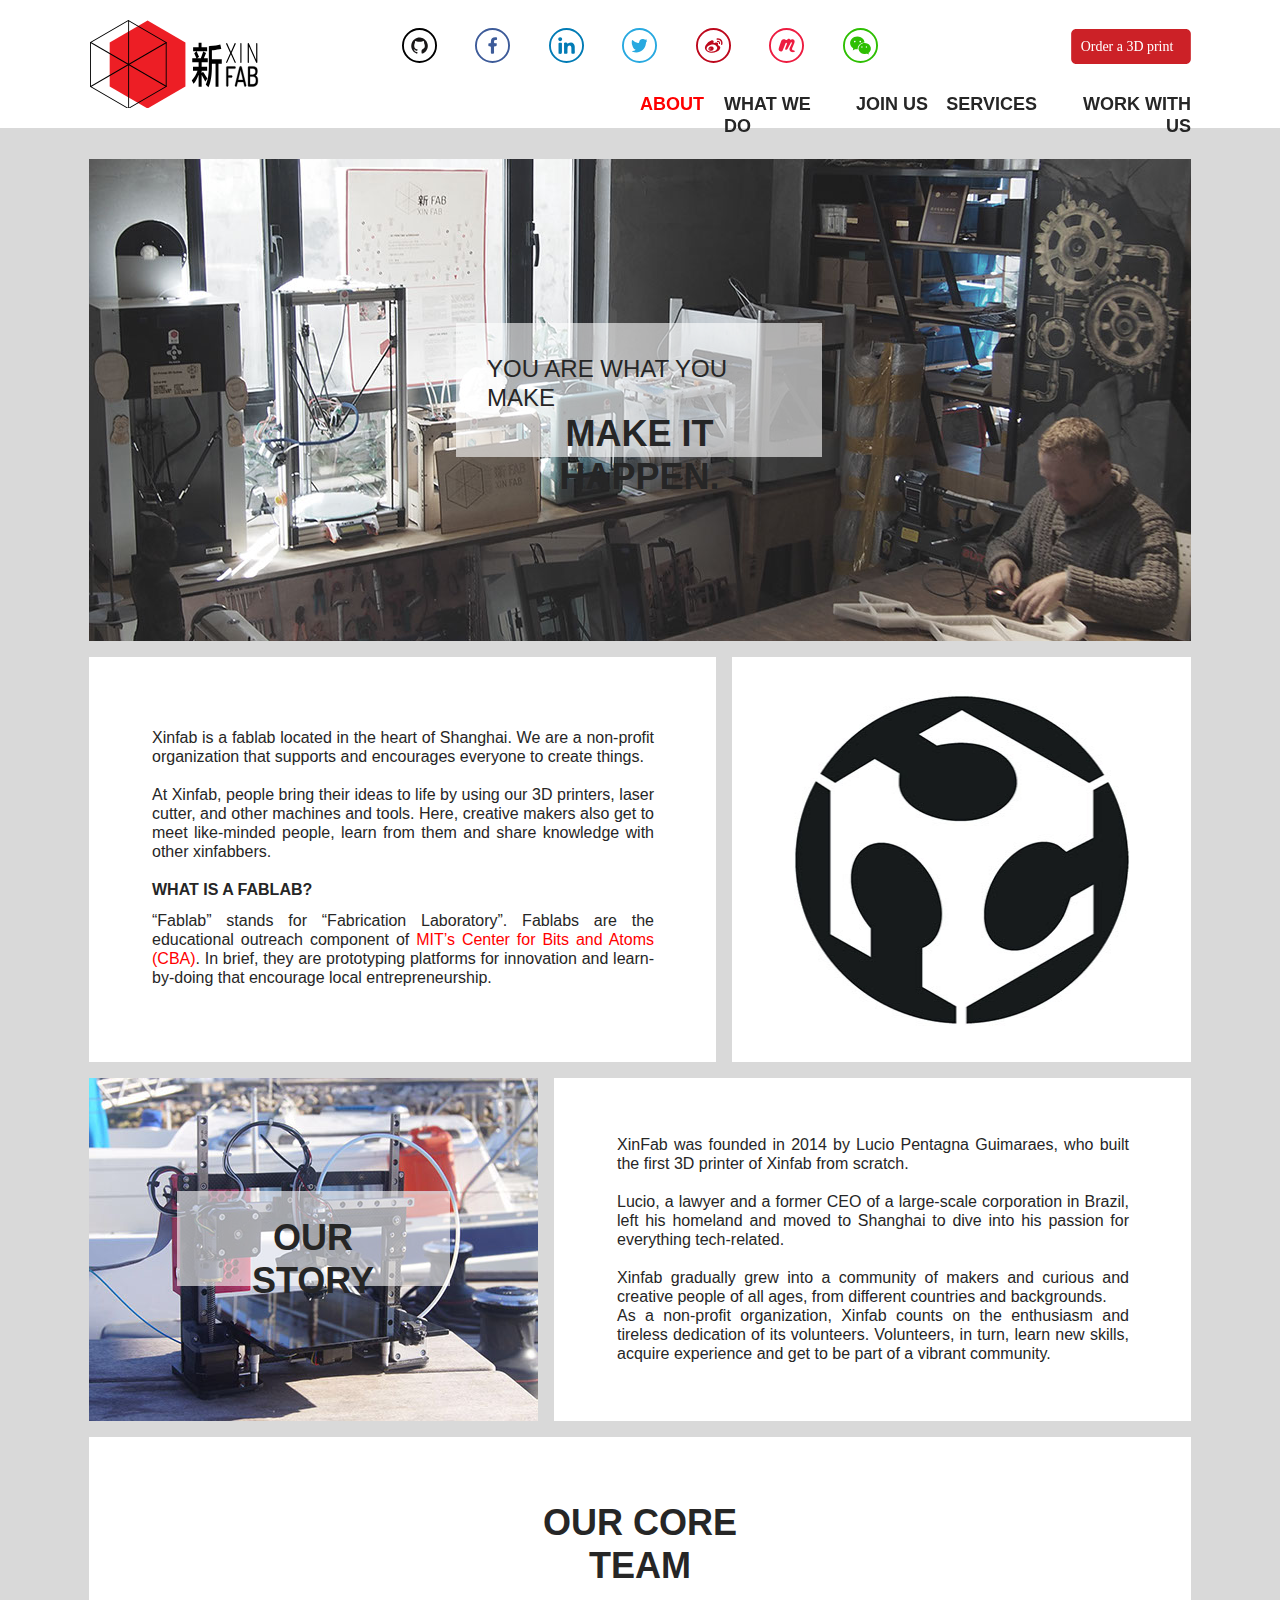
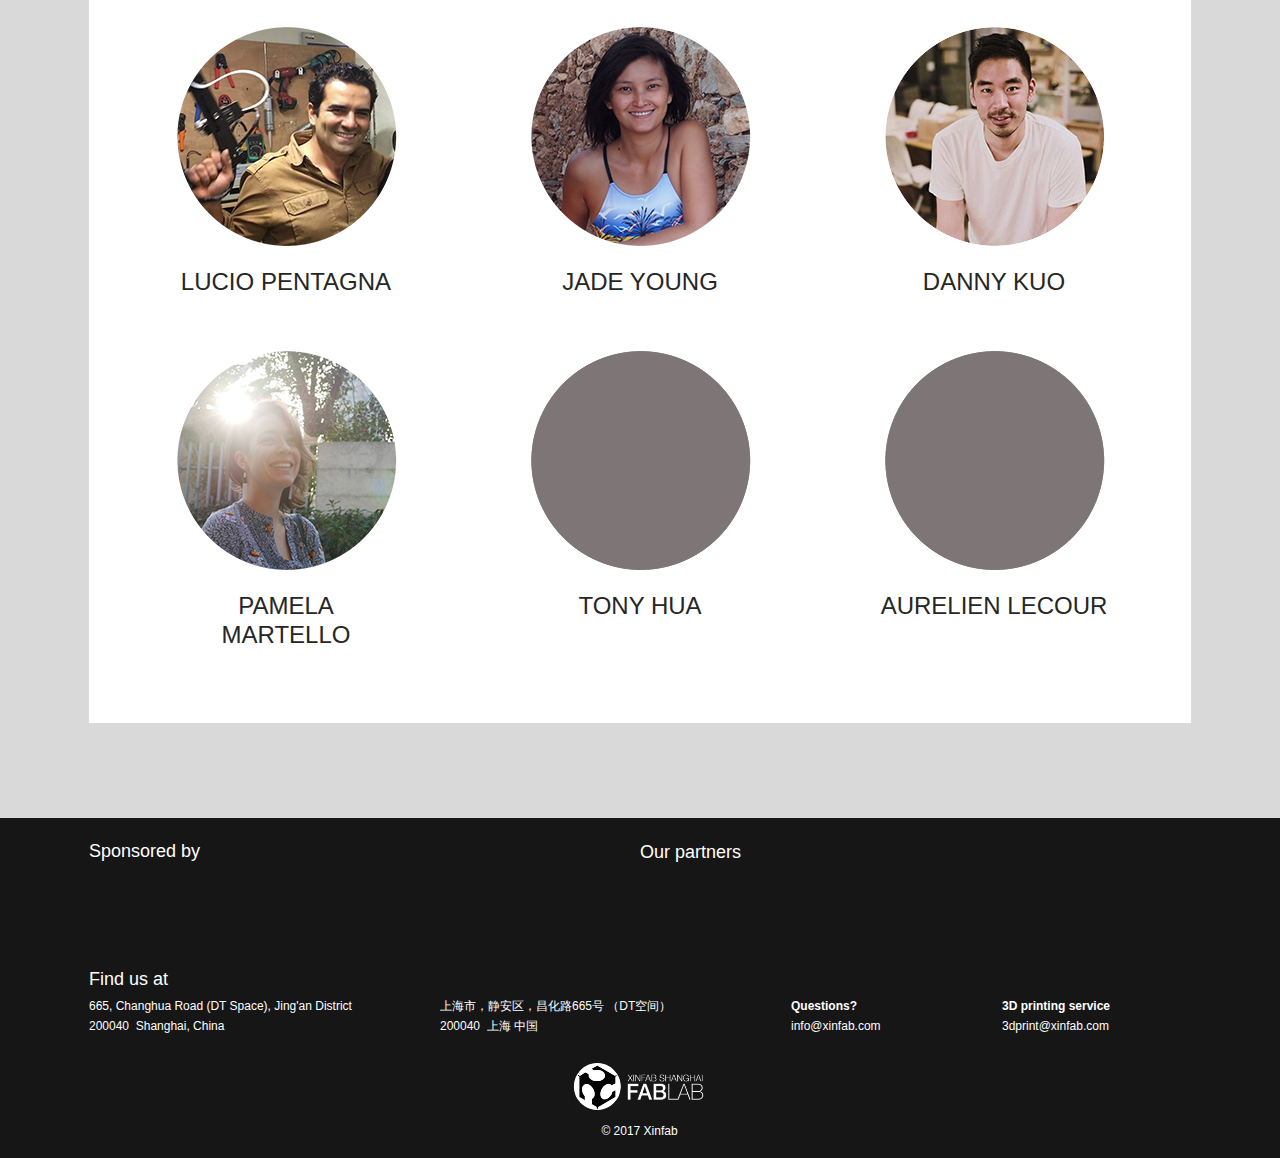
==== commit dd640c9f: "v3" ====
--- a/about.html
+++ b/about.html
@@ -11,19 +11,19 @@
 document.documentElement.className = document.documentElement.className.replace(/\bnojs\b/g, 'js');
 
 // Check that all required assets are uploaded and up-to-date
-if(typeof Muse == "undefined") window.Muse = {}; window.Muse.assets = {"required":["museutils.js", "museconfig.js", "jquery.watch.js", "require.js", "jquery.musepolyfill.bgsize.js", "jquery.scrolleffects.js", "jquery.museresponsive.js", "about.css"], "outOfDate":[]};
+if(typeof Muse == "undefined") window.Muse = {}; window.Muse.assets = {"required":["museutils.js", "museconfig.js", "jquery.watch.js", "jquery.musepolyfill.bgsize.js", "jquery.scrolleffects.js", "jquery.museresponsive.js", "require.js", "about.css"], "outOfDate":[]};
 </script>
   
   <title>About</title>
   <!-- CSS -->
-  <link rel="stylesheet" type="text/css" href="css/site_global.css?crc=3788107254"/>
-  <link rel="stylesheet" type="text/css" href="css/master_a-master.css?crc=4260263378"/>
-  <link rel="stylesheet" type="text/css" href="css/about.css?crc=3934396307" id="pagesheet"/>
+  <link rel="stylesheet" type="text/css" href="css/site_global.css?crc=4189370644"/>
+  <link rel="stylesheet" type="text/css" href="css/master_a-master.css?crc=3799424290"/>
+  <link rel="stylesheet" type="text/css" href="css/about.css?crc=4180566963" id="pagesheet"/>
   <!-- IE-only CSS -->
   <!--[if lt IE 9]>
-  <link rel="stylesheet" type="text/css" href="css/iefonts_about.css?crc=3778934099"/>
-  <link rel="stylesheet" type="text/css" href="css/nomq_preview_master_a-master.css?crc=477506012"/>
-  <link rel="stylesheet" type="text/css" href="css/nomq_about.css?crc=4045309496" id="nomq_pagesheet"/>
+  <link rel="stylesheet" type="text/css" href="css/iefonts_about.css?crc=226991098"/>
+  <link rel="stylesheet" type="text/css" href="css/nomq_preview_master_a-master.css?crc=135466790"/>
+  <link rel="stylesheet" type="text/css" href="css/nomq_about.css?crc=3856378296" id="nomq_pagesheet"/>
   <![endif]-->
   <!-- Other scripts -->
   <script type="text/javascript">
@@ -39,57 +39,57 @@
   <div class="breakpoint active" id="bp_infinity" data-min-width="1201"><!-- responsive breakpoint node -->
    <div class="clearfix" id="page"><!-- column -->
     <div class="position_content" id="page_position_content">
-     <div class="browser_width colelem" id="u12899-bw">
+     <div class="browser_width colelem shared_content" id="u12899-bw" data-content-guid="u12899-bw_content">
       <div id="u12899"><!-- simple frame --></div>
      </div>
      <div class="clearfix colelem" id="pu4238"><!-- group -->
       <div class="clip_frame ose_pre_init mse_pre_init shared_content" id="u4238" data-content-guid="u4238_content"><!-- svg -->
-       <img class="svg temp_no_img_src" id="u4236" data-orig-src="images/pasted-svg-37x372.svg?crc=261623733" width="35" height="35" alt="" data-mu-svgfallback="images/pasted%20svg%2037x37_poster_2.png?crc=402573304" src="images/blank.gif?crc=4208392903"/>
+       <img class="svg temp_no_img_src" id="u4236" data-orig-src="images/pasted-svg-37x37.svg?crc=261623733" width="35" height="35" alt="" data-mu-svgfallback="images/pasted%20svg%2037x37_poster_.png?crc=402573304" src="images/blank.gif?crc=4208392903"/>
       </div>
       <div class="clip_frame ose_pre_init mse_pre_init shared_content" id="u4248" data-content-guid="u4248_content"><!-- svg -->
-       <img class="svg temp_no_img_src" id="u4246" data-orig-src="images/pasted-svg-37x373.svg?crc=353578390" width="35" height="35" alt="" data-mu-svgfallback="images/pasted%20svg%2037x37_poster_3.png?crc=1264831" src="images/blank.gif?crc=4208392903"/>
+       <img class="svg temp_no_img_src" id="u4246" data-orig-src="images/pasted-svg-37x372.svg?crc=353578390" width="35" height="35" alt="" data-mu-svgfallback="images/pasted%20svg%2037x37_poster_2.png?crc=1264831" src="images/blank.gif?crc=4208392903"/>
       </div>
       <div class="clip_frame ose_pre_init mse_pre_init shared_content" id="u4268" data-content-guid="u4268_content"><!-- svg -->
-       <img class="svg temp_no_img_src" id="u4266" data-orig-src="images/pasted-svg-37x374.svg?crc=4147184999" width="35" height="35" alt="" data-mu-svgfallback="images/pasted%20svg%2037x37_poster_4.png?crc=480510062" src="images/blank.gif?crc=4208392903"/>
+       <img class="svg temp_no_img_src" id="u4266" data-orig-src="images/pasted-svg-37x373.svg?crc=4147184999" width="35" height="35" alt="" data-mu-svgfallback="images/pasted%20svg%2037x37_poster_3.png?crc=480510062" src="images/blank.gif?crc=4208392903"/>
       </div>
       <div class="clip_frame ose_pre_init mse_pre_init shared_content" id="u4278" data-content-guid="u4278_content"><!-- svg -->
-       <img class="svg temp_no_img_src" id="u4276" data-orig-src="images/pasted-svg-37x377.svg?crc=3968133634" width="35" height="35" alt="" data-mu-svgfallback="images/pasted%20svg%2037x37_poster_7.png?crc=378616672" src="images/blank.gif?crc=4208392903"/>
+       <img class="svg temp_no_img_src" id="u4276" data-orig-src="images/pasted-svg-37x374.svg?crc=3968133634" width="35" height="35" alt="" data-mu-svgfallback="images/pasted%20svg%2037x37_poster_4.png?crc=378616672" src="images/blank.gif?crc=4208392903"/>
       </div>
       <div class="clip_frame ose_pre_init mse_pre_init shared_content" id="u4288" data-content-guid="u4288_content"><!-- svg -->
-       <img class="svg temp_no_img_src" id="u4286" data-orig-src="images/pasted-svg-37x37.svg?crc=292252780" width="35" height="35" alt="" data-mu-svgfallback="images/pasted%20svg%2037x37_poster_.png?crc=22883134" src="images/blank.gif?crc=4208392903"/>
+       <img class="svg temp_no_img_src" id="u4286" data-orig-src="images/pasted-svg-37x375.svg?crc=292252780" width="35" height="35" alt="" data-mu-svgfallback="images/pasted%20svg%2037x37_poster_5.png?crc=22883134" src="images/blank.gif?crc=4208392903"/>
       </div>
       <div class="clip_frame ose_pre_init mse_pre_init shared_content" id="u4298" data-content-guid="u4298_content"><!-- svg -->
        <img class="svg temp_no_img_src" id="u4296" data-orig-src="images/pasted-svg-37x376.svg?crc=506561864" width="35" height="35" alt="" data-mu-svgfallback="images/pasted%20svg%2037x37_poster_6.png?crc=86780341" src="images/blank.gif?crc=4208392903"/>
       </div>
       <div class="clip_frame ose_pre_init mse_pre_init shared_content" id="u4308" data-content-guid="u4308_content"><!-- svg -->
-       <img class="svg temp_no_img_src" id="u4306" data-orig-src="images/pasted-svg-37x375.svg?crc=4214510376" width="35" height="35" alt="" data-mu-svgfallback="images/pasted%20svg%2037x37_poster_5.png?crc=181492977" src="images/blank.gif?crc=4208392903"/>
+       <img class="svg temp_no_img_src" id="u4306" data-orig-src="images/pasted-svg-37x377.svg?crc=4214510376" width="35" height="35" alt="" data-mu-svgfallback="images/pasted%20svg%2037x37_poster_7.png?crc=181492977" src="images/blank.gif?crc=4208392903"/>
       </div>
       <div class="clip_frame ose_pre_init mse_pre_init shared_content" id="u12356" data-content-guid="u12356_content"><!-- svg -->
        <img class="svg temp_no_img_src" id="u12352" data-orig-src="images/3dhubs.svg?crc=272194916" width="120" height="36" alt="" data-mu-svgfallback="images/3dhubs_poster_.png?crc=3957849126" src="images/blank.gif?crc=4208392903"/>
       </div>
-      <div class="browser_width mse_pre_init" id="u6682-bw">
-       <a class="nonblock nontext" id="u6682" href="index.html"><!-- simple frame --></a>
-      </div>
-      <a class="nonblock nontext MuseLinkActive clearfix mse_pre_init shared_content" id="u12869-4" href="about.html" data-content-guid="u12869-4_content"><!-- content --><p>ABOUT</p></a>
-      <a class="nonblock nontext clearfix mse_pre_init shared_content" id="u12875-4" href="what-we-do.html" data-content-guid="u12875-4_content"><!-- content --><p>WHAT WE DO</p></a>
-      <a class="nonblock nontext clearfix mse_pre_init shared_content" id="u12881-4" href="services.html" data-content-guid="u12881-4_content"><!-- content --><p>SERVICES</p></a>
-      <a class="nonblock nontext clearfix mse_pre_init shared_content" id="u12887-4" href="join-us.html" data-content-guid="u12887-4_content"><!-- content --><p>JOIN US</p></a>
-      <a class="nonblock nontext clearfix mse_pre_init shared_content" id="u12893-4" href="work-with-us.html" data-content-guid="u12893-4_content"><!-- content --><p>WORK WITH US</p></a>
-      <div class="pointer_cursor Button clearfix ose_pre_init mse_pre_init shared_content" id="buttonu12919" title="Home" data-content-guid="buttonu12919_content"><!-- container box -->
-       <a class="block" href="index.html"><!-- Block link tag --></a>
-       <a class="nonblock nontext clip_frame grpelem" id="u12909" href="index.html"><!-- svg --><img class="svg temp_no_img_src" id="u12905" data-orig-src="images/xf_iconblack.svg?crc=138723851" width="30" height="28" alt="" title="Home" data-mu-svgfallback="images/xf_iconblack_poster_.png?crc=3954346972" src="images/blank.gif?crc=4208392903"/></a>
-       <div class="clip_frame grpelem" id="u12935"><!-- svg -->
-        <img class="svg temp_no_img_src" id="u12931" data-orig-src="images/xf_iconredbt.svg?crc=275177441" width="30" height="28" alt="" title="Home" data-mu-svgfallback="images/xf_iconredbt_poster_.png?crc=4219208458" src="images/blank.gif?crc=4208392903"/>
-       </div>
-      </div>
       <div class="clip_frame ose_pre_init mse_pre_init shared_content" id="u2355" data-content-guid="u2355_content"><!-- svg -->
        <img class="svg temp_no_img_src" id="u2356" data-orig-src="images/pasted-svg-1112635x589.svg?crc=3914277671" width="200" height="89" alt="" data-mu-svgfallback="images/pasted%20svg%201112635x589_poster_.png?crc=3820455764" src="images/blank.gif?crc=4208392903"/>
       </div>
      </div>
-     <div class="clearfix colelem shared_content" id="pu13249" data-content-guid="pu13249_content"><!-- group -->
-      <div class="museBGSize grpelem" id="u13249"><!-- content --></div>
-      <div class="grpelem" id="u13207"><!-- simple frame --></div>
-      <div class="clearfix grpelem" id="u13179-6"><!-- content -->
+     <div class="browser_width mse_pre_init shared_content" id="u6682-bw" data-content-guid="u6682-bw_content">
+      <a class="nonblock nontext" id="u6682" href="index.html"><!-- simple frame --></a>
+     </div>
+     <div class="pointer_cursor Button clearfix ose_pre_init mse_pre_init" id="buttonu12919" title="Home"><!-- container box -->
+      <a class="block shared_content" href="index.html" data-content-guid="buttonu12919_0_content"><!-- Block link tag --></a>
+      <a class="nonblock nontext clip_frame ose_pre_init grpelem shared_content" id="u12909" href="index.html" data-content-guid="u12909_content"><!-- svg --><img class="svg temp_no_img_src" id="u12905" data-orig-src="images/xf_iconblack.svg?crc=138723851" width="30" height="28" alt="" title="Home" data-mu-svgfallback="images/xf_iconblack_poster_.png?crc=3954346972" src="images/blank.gif?crc=4208392903"/></a>
+      <div class="clip_frame grpelem shared_content" id="u12935" data-content-guid="u12935_content"><!-- svg -->
+       <img class="svg temp_no_img_src" id="u12931" data-orig-src="images/xf_iconredbt.svg?crc=275177441" width="30" height="28" alt="" title="Home" data-mu-svgfallback="images/xf_iconredbt_poster_.png?crc=4219208458" src="images/blank.gif?crc=4208392903"/>
+      </div>
+     </div>
+     <a class="nonblock nontext MuseLinkActive clearfix mse_pre_init shared_content" id="u12869-4" href="about.html" data-content-guid="u12869-4_content"><!-- content --><p>ABOUT</p></a>
+     <a class="nonblock nontext clearfix mse_pre_init shared_content" id="u12875-4" href="what-we-do.html" data-content-guid="u12875-4_content"><!-- content --><p>WHAT WE DO</p></a>
+     <a class="nonblock nontext clearfix mse_pre_init shared_content" id="u12887-4" href="join-us.html" data-content-guid="u12887-4_content"><!-- content --><p>JOIN US</p></a>
+     <a class="nonblock nontext clearfix mse_pre_init shared_content" id="u12881-4" href="services.html" data-content-guid="u12881-4_content"><!-- content --><p>SERVICES</p></a>
+     <a class="nonblock nontext clearfix mse_pre_init shared_content" id="u12893-4" href="work-with-us.html" data-content-guid="u12893-4_content"><!-- content --><p>WORK WITH US</p></a>
+     <div class="clearfix colelem" id="pu13249"><!-- group -->
+      <div class="museBGSize grpelem shared_content" id="u13249" data-content-guid="u13249_content"><!-- content --></div>
+      <div class="grpelem shared_content" id="u13207" data-content-guid="u13207_content"><!-- simple frame --></div>
+      <div class="clearfix grpelem shared_content" id="u13179-6" data-content-guid="u13179-6_content"><!-- content -->
        <p id="u13179-2">YOU ARE WHAT YOU MAKE</p>
        <h1 class="Titles" id="u13179-4">MAKE IT HAPPEN.</h1>
       </div>
@@ -101,7 +101,7 @@
         <p class="Paragraph">&nbsp;</p>
         <p class="Paragraph">At Xinfab, people bring their ideas to life by using our 3D printers, laser cutter, and other machines and tools. Here, creative makers also get to meet like-minded people, learn from them and share knowledge with other xinfabbers.</p>
         <p class="Paragraph">&nbsp;</p>
-        <h3 class="h3" id="u13274-8"><span class="bold" id="u13274-7">What is a Fablab?</span></h3>
+        <h3 class="h3" id="u13274-8"><span class="bold">What is a Fablab?</span></h3>
         <p class="Paragraph">“Fablab” stands for “Fabrication Laboratory”. Fablabs are the educational outreach component of <a class="nonblock" href="http://www.fabfoundation.org" target="_blank">MIT’s Center for Bits and Atoms (CBA)</a>. In brief, they are prototyping platforms for innovation and learn-by-doing that encourage local entrepreneurship.</p>
        </div>
       </div>
@@ -138,7 +138,7 @@
          <img class="block temp_no_img_src" id="u13412_img" data-orig-src="images/lucio_small.jpg?crc=495201983" alt="" width="228" height="228" src="images/blank.gif?crc=4208392903"/>
         </div>
         <div class="Paragraph clearfix grpelem shared_content" id="u13508-6" data-content-guid="u13508-6_content"><!-- content -->
-         <p id="u13508-2"><span class="bold" id="u13508">Founder &amp; Director</span></p>
+         <p id="u13508-2"><span class="bold">Founder &amp; Director</span></p>
          <p>An allround maker and 3d printer specialist,&nbsp; Lucio is an entrepreneur, lawyer, CEO, sailor and farmer. He is the heart and soul of Xinfab.</p>
         </div>
        </div>
@@ -147,7 +147,7 @@
          <img class="block temp_no_img_src" id="u13405_img" data-orig-src="images/jade1_small.jpg?crc=8262001" alt="" width="228" height="228" src="images/blank.gif?crc=4208392903"/>
         </div>
         <div class="Paragraph clearfix grpelem shared_content" id="u13593-6" data-content-guid="u13593-6_content"><!-- content -->
-         <p id="u13593-2"><span class="bold" id="u13593">Space Manager</span></p>
+         <p id="u13593-2"><span class="bold">Space Manager</span></p>
          <p>A Brazilian communicator with a humanitarian and UN background, Jade loves to draw, graphic design and speak multiple languages. Joined Xinfab in 2017.</p>
         </div>
        </div>
@@ -156,7 +156,7 @@
          <img class="block temp_no_img_src" id="u13426_img" data-orig-src="images/danny_small.jpg?crc=4162135799" alt="" width="228" height="228" src="images/blank.gif?crc=4208392903"/>
         </div>
         <div class="Paragraph clearfix grpelem shared_content" id="u13605-6" data-content-guid="u13605-6_content"><!-- content -->
-         <p id="u13605-2"><span class="bold" id="u13605">Volunteer</span></p>
+         <p id="u13605-2"><span class="bold">Volunteer</span></p>
          <p>A Dutch designer based in Shanghai, Danny currently works at Opendesk and has been a passionate volunteer at Xinfab since 2015.</p>
         </div>
        </div>
@@ -178,7 +178,7 @@
          <img class="block temp_no_img_src" id="u13419_img" data-orig-src="images/pamela_small.jpg?crc=330102670" alt="" width="228" height="228" src="images/blank.gif?crc=4208392903"/>
         </div>
         <div class="Paragraph clearfix grpelem shared_content" id="u13611-6" data-content-guid="u13611-6_content"><!-- content -->
-         <p id="u13611-2"><span class="bold" id="u13611">Volunteer</span></p>
+         <p id="u13611-2"><span class="bold">Volunteer</span></p>
          <p>A Mexican jewelry designer, Pamela loves what she does and is always experimenting in other fields related to design. Pamela joined the team in 2017.</p>
         </div>
        </div>
@@ -201,7 +201,7 @@
        </div>
       </div>
      </div>
-     <div class="verticalspacer" data-offset-top="2248" data-content-above-spacer="2247" data-content-below-spacer="403"></div>
+     <div class="verticalspacer" data-offset-top="2255" data-content-above-spacer="2254" data-content-below-spacer="436"></div>
      <div class="clearfix colelem shared_content" id="pu6043" data-content-guid="pu6043_content"><!-- group -->
       <div class="browser_width grpelem" id="u6043-bw">
        <div id="u6043"><!-- simple frame --></div>
@@ -215,10 +215,9 @@
       <div class="clearfix grpelem" id="u6052-4"><!-- content -->
        <p>Find us at</p>
       </div>
-      <div class="clearfix grpelem" id="u6100-8"><!-- content -->
+      <div class="clearfix grpelem" id="u6100-6"><!-- content -->
        <p id="u6100-2"><span id="u6100">665, Changhua Road (DT Space), Jing'an District</span></p>
-       <p id="u6100-4"><span id="u6100-3">200040&nbsp; Shanghai</span></p>
-       <p id="u6100-6"><span id="u6100-5">China</span></p>
+       <p id="u6100-4"><span id="u6100-3">200040&nbsp; Shanghai, China</span></p>
       </div>
       <div class="clearfix grpelem" id="u6103-6"><!-- content -->
        <p id="u6103-2">Questions?</p>
@@ -228,10 +227,9 @@
        <p id="u6106-2">3D printing service</p>
        <p id="u6106-4"><span id="u6106-3">3dprint@xinfab.com</span></p>
       </div>
-      <div class="clearfix grpelem" id="u6109-8"><!-- content -->
+      <div class="clearfix grpelem" id="u6109-6"><!-- content -->
        <p id="u6109-2"><span id="u6109">上海市，静安区，昌化路665号 （DT空间）</span></p>
-       <p id="u6109-4"><span id="u6109-3">200040&nbsp; 上海</span></p>
-       <p id="u6109-6"><span id="u6109-5">中国</span></p>
+       <p id="u6109-4"><span id="u6109-3">200040&nbsp; 上海 中国</span></p>
       </div>
       <div class="clearfix grpelem" id="u6115-4"><!-- content -->
        <p>© 2017 Xinfab</p>
@@ -243,51 +241,26 @@
     </div>
    </div>
   </div>
-  <div class="breakpoint" id="bp_1200" data-max-width="1200"><!-- responsive breakpoint node -->
-   <div class="clearfix borderbox temp_no_id" data-orig-id="page"><!-- column -->
-    <div class="position_content temp_no_id" data-orig-id="page_position_content">
-     <div class="clearfix colelem" id="pu12899"><!-- group -->
-      <div class="browser_width grpelem temp_no_id" data-orig-id="u12899-bw">
-       <div class="temp_no_id" data-orig-id="u12899"><!-- group -->
-        <div class="clearfix" id="u12899_align_to_page">
-         <span class="clip_frame grpelem placeholder" data-placeholder-for="u4288_content"><!-- placeholder node --></span>
-         <span class="clip_frame grpelem placeholder" data-placeholder-for="u4238_content"><!-- placeholder node --></span>
-         <span class="clip_frame grpelem placeholder" data-placeholder-for="u4248_content"><!-- placeholder node --></span>
-         <span class="clip_frame grpelem placeholder" data-placeholder-for="u4268_content"><!-- placeholder node --></span>
-         <span class="clip_frame grpelem placeholder" data-placeholder-for="u4308_content"><!-- placeholder node --></span>
-         <span class="clip_frame grpelem placeholder" data-placeholder-for="u4298_content"><!-- placeholder node --></span>
-         <span class="clip_frame grpelem placeholder" data-placeholder-for="u4278_content"><!-- placeholder node --></span>
-         <span class="clip_frame grpelem placeholder" data-placeholder-for="u12356_content"><!-- placeholder node --></span>
-        </div>
-       </div>
-      </div>
-      <div class="browser_width grpelem temp_no_id" data-orig-id="u6682-bw">
-       <div class="pointer_cursor temp_no_id" data-orig-id="u6682"><!-- group -->
-        <a class="block" href="index.html"><!-- Block link tag --></a>
-        <div class="clearfix" id="u6682_align_to_page">
-         <span class="pointer_cursor Button clearfix grpelem placeholder" data-placeholder-for="buttonu12919_content"><!-- placeholder node --></span>
-         <span class="nonblock nontext MuseLinkActive clearfix grpelem placeholder" data-placeholder-for="u12869-4_content"><!-- placeholder node --></span>
-         <span class="nonblock nontext clearfix grpelem placeholder" data-placeholder-for="u12875-4_content"><!-- placeholder node --></span>
-         <span class="nonblock nontext clearfix grpelem placeholder" data-placeholder-for="u12887-4_content"><!-- placeholder node --></span>
-         <span class="nonblock nontext clearfix grpelem placeholder" data-placeholder-for="u12881-4_content"><!-- placeholder node --></span>
-         <span class="nonblock nontext clearfix grpelem placeholder" data-placeholder-for="u12893-4_content"><!-- placeholder node --></span>
-        </div>
-       </div>
-      </div>
-      <span class="clip_frame grpelem placeholder" data-placeholder-for="u2355_content"><!-- placeholder node --></span>
-     </div>
-     <span class="clearfix colelem placeholder" data-placeholder-for="pu13249_content"><!-- placeholder node --></span>
-     <div class="clearfix colelem temp_no_id" data-orig-id="pu13262"><!-- group -->
-      <span class="clearfix grpelem placeholder" data-placeholder-for="u13262_content"><!-- placeholder node --></span>
-      <div class="clearfix grpelem temp_no_id" data-orig-id="u13322"><!-- group -->
-       <div class="clip_frame grpelem temp_no_id" data-orig-id="u13310"><!-- image -->
-        <img class="block temp_no_id temp_no_img_src" data-orig-src="images/mitlogo-crop-u13310.jpg?crc=3824123908" alt="" data-image-width="336" data-image-height="340" data-orig-id="u13310_img" src="images/blank.gif?crc=4208392903"/>
-       </div>
-      </div>
-     </div>
-     <div class="clearfix colelem temp_no_id" data-orig-id="pu13326"><!-- group -->
-      <span class="clearfix grpelem placeholder" data-placeholder-for="u13326_content"><!-- placeholder node --></span>
-      <div class="museBGSize grpelem temp_no_id" data-orig-id="u13365"><!-- content -->
+  <div class="breakpoint" id="bp_1200" data-min-width="1001" data-max-width="1200"><!-- responsive breakpoint node -->
+   <div class="clearfix borderbox temp_no_id" data-orig-id="page"><!-- group -->
+    <span class="browser_width grpelem placeholder" data-placeholder-for="u12899-bw_content"><!-- placeholder node --></span>
+    <div class="clearfix grpelem" id="pu6682"><!-- group -->
+     <span class="browser_width mse_pre_init placeholder" data-placeholder-for="u6682-bw_content"><!-- placeholder node --></span>
+     <span class="clip_frame mse_pre_init placeholder" data-placeholder-for="u2355_content"><!-- placeholder node --></span>
+    </div>
+    <div class="pointer_cursor Button clearfix mse_pre_init temp_no_id" title="Home" data-orig-id="buttonu12919"><!-- container box -->
+     <span class="block placeholder" data-placeholder-for="buttonu12919_0_content"><!-- placeholder node --></span>
+     <span class="nonblock nontext clip_frame grpelem placeholder" data-placeholder-for="u12909_content"><!-- placeholder node --></span>
+     <span class="clip_frame grpelem placeholder" data-placeholder-for="u12935_content"><!-- placeholder node --></span>
+    </div>
+    <div class="clearfix grpelem" id="ppu13249"><!-- column -->
+     <div class="clearfix colelem temp_no_id" data-orig-id="pu13249"><!-- group -->
+      <span class="museBGSize grpelem placeholder" data-placeholder-for="u13249_content"><!-- placeholder node --></span>
+      <span class="grpelem placeholder" data-placeholder-for="u13207_content"><!-- placeholder node --></span>
+     </div>
+     <span class="clearfix colelem placeholder" data-placeholder-for="u13262_content"><!-- placeholder node --></span>
+     <div class="clearfix colelem shared_content" id="pu13365" data-content-guid="pu13365_content"><!-- group -->
+      <div class="museBGSize grpelem temp_no_id shared_content" data-orig-id="u13365" data-content-guid="u13365_content"><!-- content -->
        <div class="fluid_height_spacer"></div>
       </div>
       <span class="grpelem placeholder" data-placeholder-for="u13348_content"><!-- placeholder node --></span>
@@ -332,7 +305,233 @@
       </div>
       <span class="clearfix colelem placeholder" data-placeholder-for="pu13486-4_content"><!-- placeholder node --></span>
      </div>
-     <div class="verticalspacer" data-offset-top="2248" data-content-above-spacer="2247" data-content-below-spacer="431"></div>
+    </div>
+    <span class="clip_frame mse_pre_init placeholder" data-placeholder-for="u4288_content"><!-- placeholder node --></span>
+    <span class="nonblock nontext MuseLinkActive clearfix mse_pre_init placeholder" data-placeholder-for="u12869-4_content"><!-- placeholder node --></span>
+    <div class="clearfix grpelem temp_no_id" data-orig-id="pu4238"><!-- group -->
+     <span class="clip_frame mse_pre_init placeholder" data-placeholder-for="u4238_content"><!-- placeholder node --></span>
+     <span class="clip_frame mse_pre_init placeholder" data-placeholder-for="u4248_content"><!-- placeholder node --></span>
+    </div>
+    <span class="clearfix grpelem placeholder" data-placeholder-for="u13179-6_content"><!-- placeholder node --></span>
+    <span class="nonblock nontext clearfix mse_pre_init placeholder" data-placeholder-for="u12875-4_content"><!-- placeholder node --></span>
+    <span class="clearfix grpelem placeholder" data-placeholder-for="u13326_content"><!-- placeholder node --></span>
+    <span class="clip_frame mse_pre_init placeholder" data-placeholder-for="u4268_content"><!-- placeholder node --></span>
+    <span class="nonblock nontext clearfix mse_pre_init placeholder" data-placeholder-for="u12887-4_content"><!-- placeholder node --></span>
+    <div class="clearfix grpelem" id="pu4298"><!-- group -->
+     <span class="clip_frame mse_pre_init placeholder" data-placeholder-for="u4298_content"><!-- placeholder node --></span>
+     <span class="clip_frame mse_pre_init placeholder" data-placeholder-for="u4308_content"><!-- placeholder node --></span>
+    </div>
+    <div class="clearfix grpelem temp_no_id" data-orig-id="u13322"><!-- group -->
+     <div class="clip_frame grpelem temp_no_id" data-orig-id="u13310"><!-- image -->
+      <img class="block temp_no_id temp_no_img_src" data-orig-src="images/mitlogo-crop-u13310.jpg?crc=3824123908" alt="" data-image-width="336" data-image-height="340" data-orig-id="u13310_img" src="images/blank.gif?crc=4208392903"/>
+     </div>
+    </div>
+    <span class="nonblock nontext clearfix mse_pre_init placeholder" data-placeholder-for="u12881-4_content"><!-- placeholder node --></span>
+    <span class="clip_frame mse_pre_init placeholder" data-placeholder-for="u4278_content"><!-- placeholder node --></span>
+    <div class="clearfix grpelem" id="pu12356"><!-- group -->
+     <span class="clip_frame mse_pre_init placeholder" data-placeholder-for="u12356_content"><!-- placeholder node --></span>
+     <span class="nonblock nontext clearfix mse_pre_init placeholder" data-placeholder-for="u12893-4_content"><!-- placeholder node --></span>
+    </div>
+    <div class="verticalspacer" data-offset-top="2255" data-content-above-spacer="2254" data-content-below-spacer="340"></div>
+    <span class="clearfix grpelem placeholder" data-placeholder-for="pu6043_content"><!-- placeholder node --></span>
+   </div>
+  </div>
+  <div class="breakpoint" id="bp_1000" data-min-width="769" data-max-width="1000"><!-- responsive breakpoint node -->
+   <div class="clearfix borderbox temp_no_id" data-orig-id="page"><!-- group -->
+    <span class="browser_width grpelem placeholder" data-placeholder-for="u12899-bw_content"><!-- placeholder node --></span>
+    <div class="clearfix grpelem temp_no_id" data-orig-id="pu6682"><!-- group -->
+     <span class="browser_width mse_pre_init placeholder" data-placeholder-for="u6682-bw_content"><!-- placeholder node --></span>
+     <span class="clip_frame mse_pre_init placeholder" data-placeholder-for="u2355_content"><!-- placeholder node --></span>
+    </div>
+    <div class="pointer_cursor Button clearfix mse_pre_init temp_no_id" title="Home" data-orig-id="buttonu12919"><!-- container box -->
+     <span class="block placeholder" data-placeholder-for="buttonu12919_0_content"><!-- placeholder node --></span>
+     <span class="nonblock nontext clip_frame grpelem placeholder" data-placeholder-for="u12909_content"><!-- placeholder node --></span>
+     <span class="clip_frame grpelem placeholder" data-placeholder-for="u12935_content"><!-- placeholder node --></span>
+    </div>
+    <div class="clearfix grpelem temp_no_id" data-orig-id="pu13249"><!-- column -->
+     <span class="museBGSize colelem placeholder" data-placeholder-for="u13249_content"><!-- placeholder node --></span>
+     <span class="clearfix colelem placeholder" data-placeholder-for="u13262_content"><!-- placeholder node --></span>
+     <span class="clearfix colelem placeholder" data-placeholder-for="pu13365_content"><!-- placeholder node --></span>
+     <div class="clearfix colelem temp_no_id" data-orig-id="u13377"><!-- column -->
+      <span class="Titles clearfix colelem placeholder" data-placeholder-for="u13389-4_content"><!-- placeholder node --></span>
+      <div class="clearfix colelem temp_no_id" data-orig-id="pbuttonu13512"><!-- group -->
+       <div class="Button clearfix grpelem temp_no_id" data-orig-id="buttonu13512"><!-- container box -->
+        <div class="clip_frame grpelem temp_no_id" data-orig-id="u13412"><!-- image -->
+         <img class="block temp_no_id temp_no_img_src" data-orig-src="images/lucio_small-crop-u13412.jpg?crc=4079522811" alt="" data-image-width="190" data-image-height="190" data-orig-id="u13412_img" src="images/blank.gif?crc=4208392903"/>
+        </div>
+        <span class="Paragraph clearfix grpelem placeholder" data-placeholder-for="u13508-6_content"><!-- placeholder node --></span>
+       </div>
+       <div class="Button clearfix grpelem temp_no_id" data-orig-id="buttonu13553"><!-- container box -->
+        <div class="clip_frame grpelem temp_no_id" data-orig-id="u13405"><!-- image -->
+         <img class="block temp_no_id temp_no_img_src" data-orig-src="images/jade1_small-crop-u13405.jpg?crc=399295554" alt="" data-image-width="190" data-image-height="190" data-orig-id="u13405_img" src="images/blank.gif?crc=4208392903"/>
+        </div>
+        <span class="Paragraph clearfix grpelem placeholder" data-placeholder-for="u13593-6_content"><!-- placeholder node --></span>
+       </div>
+       <div class="Button clearfix grpelem temp_no_id" data-orig-id="buttonu13599"><!-- container box -->
+        <div class="clip_frame grpelem temp_no_id" data-orig-id="u13426"><!-- image -->
+         <img class="block temp_no_id temp_no_img_src" data-orig-src="images/danny_small-crop-u13426.jpg?crc=3816855355" alt="" data-image-width="190" data-image-height="190" data-orig-id="u13426_img" src="images/blank.gif?crc=4208392903"/>
+        </div>
+        <span class="Paragraph clearfix grpelem placeholder" data-placeholder-for="u13605-6_content"><!-- placeholder node --></span>
+       </div>
+      </div>
+      <span class="clearfix colelem placeholder" data-placeholder-for="pu13469-4_content"><!-- placeholder node --></span>
+      <div class="clearfix colelem temp_no_id" data-orig-id="pbuttonu13565"><!-- group -->
+       <div class="Button clearfix grpelem temp_no_id" data-orig-id="buttonu13565"><!-- container box -->
+        <div class="clip_frame grpelem temp_no_id" data-orig-id="u13419"><!-- image -->
+         <img class="block temp_no_id temp_no_img_src" data-orig-src="images/pamela_small-crop-u13419.jpg?crc=481566572" alt="" data-image-width="190" data-image-height="190" data-orig-id="u13419_img" src="images/blank.gif?crc=4208392903"/>
+        </div>
+        <span class="Paragraph clearfix grpelem placeholder" data-placeholder-for="u13611-6_content"><!-- placeholder node --></span>
+       </div>
+       <div class="clip_frame grpelem temp_no_id" data-orig-id="u13397"><!-- image -->
+        <img class="block temp_no_id temp_no_img_src" data-orig-src="images/grey_small.jpg?crc=291794181" alt="" data-image-width="190" data-image-height="190" data-orig-id="u13397_img" src="images/blank.gif?crc=4208392903"/>
+       </div>
+       <div class="clip_frame grpelem temp_no_id" data-orig-id="u13457"><!-- image -->
+        <img class="block temp_no_id temp_no_img_src" data-orig-src="images/grey_small.jpg?crc=291794181" alt="" data-image-width="190" data-image-height="190" data-orig-id="u13457_img" src="images/blank.gif?crc=4208392903"/>
+       </div>
+      </div>
+      <span class="clearfix colelem placeholder" data-placeholder-for="pu13486-4_content"><!-- placeholder node --></span>
+     </div>
+    </div>
+    <span class="nonblock nontext MuseLinkActive clearfix mse_pre_init placeholder" data-placeholder-for="u12869-4_content"><!-- placeholder node --></span>
+    <span class="clip_frame mse_pre_init placeholder" data-placeholder-for="u4288_content"><!-- placeholder node --></span>
+    <span class="nonblock nontext clearfix mse_pre_init placeholder" data-placeholder-for="u12875-4_content"><!-- placeholder node --></span>
+    <div class="clearfix grpelem" id="pu13207"><!-- group -->
+     <span class="grpelem placeholder" data-placeholder-for="u13207_content"><!-- placeholder node --></span>
+     <span class="clearfix grpelem placeholder" data-placeholder-for="u13179-6_content"><!-- placeholder node --></span>
+    </div>
+    <div class="clearfix grpelem temp_no_id" data-orig-id="pu4238"><!-- group -->
+     <span class="clip_frame mse_pre_init placeholder" data-placeholder-for="u4238_content"><!-- placeholder node --></span>
+     <span class="clip_frame mse_pre_init placeholder" data-placeholder-for="u4248_content"><!-- placeholder node --></span>
+    </div>
+    <span class="nonblock nontext clearfix mse_pre_init placeholder" data-placeholder-for="u12887-4_content"><!-- placeholder node --></span>
+    <span class="clearfix grpelem placeholder" data-placeholder-for="u13326_content"><!-- placeholder node --></span>
+    <span class="clip_frame mse_pre_init placeholder" data-placeholder-for="u4268_content"><!-- placeholder node --></span>
+    <span class="nonblock nontext clearfix mse_pre_init placeholder" data-placeholder-for="u12881-4_content"><!-- placeholder node --></span>
+    <div class="clearfix grpelem temp_no_id" data-orig-id="pu4298"><!-- group -->
+     <span class="clip_frame mse_pre_init placeholder" data-placeholder-for="u4298_content"><!-- placeholder node --></span>
+     <span class="clip_frame mse_pre_init placeholder" data-placeholder-for="u4308_content"><!-- placeholder node --></span>
+    </div>
+    <div class="clearfix grpelem temp_no_id" data-orig-id="u13322"><!-- group -->
+     <div class="clip_frame grpelem temp_no_id" data-orig-id="u13310"><!-- image -->
+      <img class="block temp_no_id temp_no_img_src" data-orig-src="images/mitlogo-crop-u133102.jpg?crc=4040071892" alt="" data-image-width="280" data-image-height="284" data-orig-id="u13310_img" src="images/blank.gif?crc=4208392903"/>
+     </div>
+    </div>
+    <div class="clearfix grpelem temp_no_id" data-orig-id="pu12356"><!-- group -->
+     <span class="clip_frame mse_pre_init placeholder" data-placeholder-for="u12356_content"><!-- placeholder node --></span>
+     <span class="nonblock nontext clearfix mse_pre_init placeholder" data-placeholder-for="u12893-4_content"><!-- placeholder node --></span>
+    </div>
+    <span class="clip_frame mse_pre_init placeholder" data-placeholder-for="u4278_content"><!-- placeholder node --></span>
+    <div class="verticalspacer" data-offset-top="2377" data-content-above-spacer="2377" data-content-below-spacer="378"></div>
+    <span class="clearfix grpelem placeholder" data-placeholder-for="pu6043_content"><!-- placeholder node --></span>
+   </div>
+  </div>
+  <div class="breakpoint" id="bp_768" data-max-width="768"><!-- responsive breakpoint node -->
+   <div class="clearfix borderbox temp_no_id" data-orig-id="page"><!-- column -->
+    <div class="position_content temp_no_id" data-orig-id="page_position_content">
+     <div class="browser_width colelem temp_no_id" data-orig-id="u12899-bw">
+      <div class="temp_no_id" data-orig-id="u12899"><!-- group -->
+       <div class="clearfix" id="u12899_align_to_page">
+        <div class="clip_frame grpelem temp_no_id" data-orig-id="u4288"><!-- svg -->
+         <img class="svg temp_no_id temp_no_img_src" data-orig-src="images/pasted-svg-37x375.svg?crc=292252780" width="34" height="30" alt="" data-mu-svgfallback="images/pasted%20svg%2037x37_poster_5.png?crc=22883134" data-orig-id="u4286" src="images/blank.gif?crc=4208392903"/>
+        </div>
+        <div class="clip_frame grpelem temp_no_id" data-orig-id="u4238"><!-- svg -->
+         <img class="svg temp_no_id temp_no_img_src" data-orig-src="images/pasted-svg-37x37.svg?crc=261623733" width="34" height="30" alt="" data-mu-svgfallback="images/pasted%20svg%2037x37_poster_.png?crc=402573304" data-orig-id="u4236" src="images/blank.gif?crc=4208392903"/>
+        </div>
+        <div class="clip_frame grpelem temp_no_id" data-orig-id="u4248"><!-- svg -->
+         <img class="svg temp_no_id temp_no_img_src" data-orig-src="images/pasted-svg-37x372.svg?crc=353578390" width="34" height="30" alt="" data-mu-svgfallback="images/pasted%20svg%2037x37_poster_2.png?crc=1264831" data-orig-id="u4246" src="images/blank.gif?crc=4208392903"/>
+        </div>
+        <div class="clearfix grpelem" id="pu2355"><!-- column -->
+         <div class="clip_frame colelem temp_no_id" data-orig-id="u2355"><!-- svg -->
+          <img class="svg temp_no_id temp_no_img_src" data-orig-src="images/pasted-svg-1112635x589.svg?crc=3914277671" width="153" height="59" alt="" data-mu-svgfallback="images/pasted%20svg%201112635x589_poster_.png?crc=3820455764" data-orig-id="u2356" src="images/blank.gif?crc=4208392903"/>
+         </div>
+         <div class="clearfix colelem" id="pu4268"><!-- group -->
+          <div class="clip_frame grpelem temp_no_id" data-orig-id="u4268"><!-- svg -->
+           <img class="svg temp_no_id temp_no_img_src" data-orig-src="images/pasted-svg-37x373.svg?crc=4147184999" width="34" height="30" alt="" data-mu-svgfallback="images/pasted%20svg%2037x37_poster_3.png?crc=480510062" data-orig-id="u4266" src="images/blank.gif?crc=4208392903"/>
+          </div>
+          <div class="clip_frame grpelem temp_no_id" data-orig-id="u4308"><!-- svg -->
+           <img class="svg temp_no_id temp_no_img_src" data-orig-src="images/pasted-svg-37x377.svg?crc=4214510376" width="34" height="30" alt="" data-mu-svgfallback="images/pasted%20svg%2037x37_poster_7.png?crc=181492977" data-orig-id="u4306" src="images/blank.gif?crc=4208392903"/>
+          </div>
+         </div>
+        </div>
+        <div class="clip_frame grpelem temp_no_id" data-orig-id="u12356"><!-- svg -->
+         <img class="svg temp_no_id temp_no_img_src" data-orig-src="images/3dhubs.svg?crc=272194916" width="108" height="30" alt="" data-mu-svgfallback="images/3dhubs_poster_.png?crc=3957849126" data-orig-id="u12352" src="images/blank.gif?crc=4208392903"/>
+        </div>
+        <div class="clip_frame grpelem temp_no_id" data-orig-id="u4298"><!-- svg -->
+         <img class="svg temp_no_id temp_no_img_src" data-orig-src="images/pasted-svg-37x376.svg?crc=506561864" width="34" height="30" alt="" data-mu-svgfallback="images/pasted%20svg%2037x37_poster_6.png?crc=86780341" data-orig-id="u4296" src="images/blank.gif?crc=4208392903"/>
+        </div>
+        <div class="clip_frame grpelem temp_no_id" data-orig-id="u4278"><!-- svg -->
+         <img class="svg temp_no_id temp_no_img_src" data-orig-src="images/pasted-svg-37x374.svg?crc=3968133634" width="34" height="30" alt="" data-mu-svgfallback="images/pasted%20svg%2037x37_poster_4.png?crc=378616672" data-orig-id="u4276" src="images/blank.gif?crc=4208392903"/>
+        </div>
+       </div>
+      </div>
+     </div>
+     <div class="clearfix colelem temp_no_id" data-orig-id="pu13207"><!-- group -->
+      <span class="grpelem placeholder" data-placeholder-for="u13207_content"><!-- placeholder node --></span>
+      <span class="clearfix grpelem placeholder" data-placeholder-for="u13179-6_content"><!-- placeholder node --></span>
+      <div class="clip_frame grpelem" id="u9405"><!-- image -->
+       <img class="block temp_no_img_src" id="u9405_img" data-orig-src="images/menu-alt-512.png?crc=100589061" alt="" width="48" height="43" src="images/blank.gif?crc=4208392903"/>
+      </div>
+      <span class="museBGSize grpelem placeholder" data-placeholder-for="u13249_content"><!-- placeholder node --></span>
+      <span class="nonblock nontext MuseLinkActive clearfix grpelem placeholder" data-placeholder-for="u12869-4_content"><!-- placeholder node --></span>
+      <span class="nonblock nontext clearfix grpelem placeholder" data-placeholder-for="u12875-4_content"><!-- placeholder node --></span>
+      <span class="nonblock nontext clearfix grpelem placeholder" data-placeholder-for="u12887-4_content"><!-- placeholder node --></span>
+      <span class="nonblock nontext clearfix grpelem placeholder" data-placeholder-for="u12881-4_content"><!-- placeholder node --></span>
+      <span class="nonblock nontext clearfix grpelem placeholder" data-placeholder-for="u12893-4_content"><!-- placeholder node --></span>
+     </div>
+     <div class="clearfix colelem temp_no_id" data-orig-id="pu13262"><!-- group -->
+      <span class="clearfix grpelem placeholder" data-placeholder-for="u13262_content"><!-- placeholder node --></span>
+      <div class="clearfix grpelem temp_no_id" data-orig-id="u13322"><!-- group -->
+       <div class="clip_frame grpelem temp_no_id" data-orig-id="u13310"><!-- image -->
+        <img class="block temp_no_id temp_no_img_src" data-orig-src="images/mitlogo-crop-u133103.jpg?crc=4028336476" alt="" data-image-width="216" data-image-height="218" data-orig-id="u13310_img" src="images/blank.gif?crc=4208392903"/>
+       </div>
+      </div>
+     </div>
+     <div class="clearfix colelem temp_no_id" data-orig-id="pu13326"><!-- group -->
+      <span class="clearfix grpelem placeholder" data-placeholder-for="u13326_content"><!-- placeholder node --></span>
+      <span class="museBGSize grpelem placeholder" data-placeholder-for="u13365_content"><!-- placeholder node --></span>
+      <span class="grpelem placeholder" data-placeholder-for="u13348_content"><!-- placeholder node --></span>
+      <span class="Titles clearfix grpelem placeholder" data-placeholder-for="u13349-4_content"><!-- placeholder node --></span>
+     </div>
+     <div class="clearfix colelem temp_no_id" data-orig-id="u13377"><!-- column -->
+      <span class="Titles clearfix colelem placeholder" data-placeholder-for="u13389-4_content"><!-- placeholder node --></span>
+      <div class="clearfix colelem temp_no_id" data-orig-id="pbuttonu13512"><!-- group -->
+       <div class="Button clearfix grpelem temp_no_id" data-orig-id="buttonu13512"><!-- container box -->
+        <div class="clip_frame grpelem temp_no_id" data-orig-id="u13412"><!-- image -->
+         <img class="block temp_no_id temp_no_img_src" data-orig-src="images/lucio_small-crop-u134122.jpg?crc=3935738738" alt="" data-image-width="146" data-image-height="146" data-orig-id="u13412_img" src="images/blank.gif?crc=4208392903"/>
+        </div>
+        <span class="Paragraph clearfix grpelem placeholder" data-placeholder-for="u13508-6_content"><!-- placeholder node --></span>
+       </div>
+       <div class="Button clearfix grpelem temp_no_id" data-orig-id="buttonu13553"><!-- container box -->
+        <div class="clip_frame grpelem temp_no_id" data-orig-id="u13405"><!-- image -->
+         <img class="block temp_no_id temp_no_img_src" data-orig-src="images/jade1_small-crop-u134052.jpg?crc=480643137" alt="" data-image-width="146" data-image-height="146" data-orig-id="u13405_img" src="images/blank.gif?crc=4208392903"/>
+        </div>
+        <span class="Paragraph clearfix grpelem placeholder" data-placeholder-for="u13593-6_content"><!-- placeholder node --></span>
+       </div>
+       <div class="Button clearfix grpelem temp_no_id" data-orig-id="buttonu13599"><!-- container box -->
+        <div class="clip_frame grpelem temp_no_id" data-orig-id="u13426"><!-- image -->
+         <img class="block temp_no_id temp_no_img_src" data-orig-src="images/danny_small-crop-u134262.jpg?crc=92251332" alt="" data-image-width="146" data-image-height="146" data-orig-id="u13426_img" src="images/blank.gif?crc=4208392903"/>
+        </div>
+        <span class="Paragraph clearfix grpelem placeholder" data-placeholder-for="u13605-6_content"><!-- placeholder node --></span>
+       </div>
+      </div>
+      <span class="clearfix colelem placeholder" data-placeholder-for="pu13469-4_content"><!-- placeholder node --></span>
+      <div class="clearfix colelem temp_no_id" data-orig-id="pbuttonu13565"><!-- group -->
+       <div class="Button clearfix grpelem temp_no_id" data-orig-id="buttonu13565"><!-- container box -->
+        <div class="clip_frame grpelem temp_no_id" data-orig-id="u13419"><!-- image -->
+         <img class="block temp_no_id temp_no_img_src" data-orig-src="images/pamela_small-crop-u134192.jpg?crc=469512809" alt="" data-image-width="146" data-image-height="146" data-orig-id="u13419_img" src="images/blank.gif?crc=4208392903"/>
+        </div>
+        <span class="Paragraph clearfix grpelem placeholder" data-placeholder-for="u13611-6_content"><!-- placeholder node --></span>
+       </div>
+       <div class="clip_frame grpelem temp_no_id" data-orig-id="u13397"><!-- image -->
+        <img class="block temp_no_id temp_no_img_src" data-orig-src="images/grey_small.jpg?crc=291794181" alt="" data-image-width="146" data-image-height="146" data-orig-id="u13397_img" src="images/blank.gif?crc=4208392903"/>
+       </div>
+       <div class="clip_frame grpelem temp_no_id" data-orig-id="u13457"><!-- image -->
+        <img class="block temp_no_id temp_no_img_src" data-orig-src="images/grey_small.jpg?crc=291794181" alt="" data-image-width="146" data-image-height="146" data-orig-id="u13457_img" src="images/blank.gif?crc=4208392903"/>
+       </div>
+      </div>
+      <span class="clearfix colelem placeholder" data-placeholder-for="pu13486-4_content"><!-- placeholder node --></span>
+     </div>
+     <div class="verticalspacer" data-offset-top="2643" data-content-above-spacer="2643" data-content-below-spacer="377"></div>
      <span class="clearfix colelem placeholder" data-placeholder-for="pu6043_content"><!-- placeholder node --></span>
     </div>
    </div>
@@ -352,31 +551,32 @@
 Muse.Utils.fullPage('#page');/* 100% height page */
 $('#bp_infinity').one('muse_this_bp_activate', function(){
 $('#u4238').registerPositionScrollEffect([{"speed":[0,1],"in":[-Infinity,20]},{"speed":[0,1],"in":[20,Infinity]}], $(this)); /* scroll effect */
-$('#u4238').registerOpacityScrollEffect([{"fade":20,"in":[-Infinity,20],"opacity":100},{"in":[20,20],"opacity":98},{"fade":60,"in":[20,Infinity],"opacity":0}], $(this)); /* scroll effect */
+$('#u4238').registerOpacityScrollEffect([{"fade":20,"in":[-Infinity,20],"opacity":100},{"opacity":98,"in":[20,20]},{"fade":60,"in":[20,Infinity],"opacity":0}], $(this)); /* scroll effect */
 $('#u4248').registerPositionScrollEffect([{"speed":[0,1],"in":[-Infinity,20]},{"speed":[0,1],"in":[20,Infinity]}], $(this)); /* scroll effect */
-$('#u4248').registerOpacityScrollEffect([{"fade":20,"in":[-Infinity,20],"opacity":100},{"in":[20,20],"opacity":98},{"fade":60,"in":[20,Infinity],"opacity":0}], $(this)); /* scroll effect */
+$('#u4248').registerOpacityScrollEffect([{"fade":20,"in":[-Infinity,20],"opacity":100},{"opacity":98,"in":[20,20]},{"fade":60,"in":[20,Infinity],"opacity":0}], $(this)); /* scroll effect */
 $('#u4268').registerPositionScrollEffect([{"speed":[0,1],"in":[-Infinity,20]},{"speed":[0,1],"in":[20,Infinity]}], $(this)); /* scroll effect */
-$('#u4268').registerOpacityScrollEffect([{"fade":20,"in":[-Infinity,20],"opacity":100},{"in":[20,20],"opacity":98},{"fade":60,"in":[20,Infinity],"opacity":0}], $(this)); /* scroll effect */
+$('#u4268').registerOpacityScrollEffect([{"fade":20,"in":[-Infinity,20],"opacity":100},{"opacity":98,"in":[20,20]},{"fade":60,"in":[20,Infinity],"opacity":0}], $(this)); /* scroll effect */
 $('#u4278').registerPositionScrollEffect([{"speed":[0,1],"in":[-Infinity,20]},{"speed":[0,1],"in":[20,Infinity]}], $(this)); /* scroll effect */
-$('#u4278').registerOpacityScrollEffect([{"fade":20,"in":[-Infinity,20],"opacity":100},{"in":[20,20],"opacity":98},{"fade":60,"in":[20,Infinity],"opacity":0}], $(this)); /* scroll effect */
+$('#u4278').registerOpacityScrollEffect([{"fade":20,"in":[-Infinity,20],"opacity":100},{"opacity":98,"in":[20,20]},{"fade":60,"in":[20,Infinity],"opacity":0}], $(this)); /* scroll effect */
 $('#u4288').registerPositionScrollEffect([{"speed":[0,1],"in":[-Infinity,20]},{"speed":[0,1],"in":[20,Infinity]}], $(this)); /* scroll effect */
-$('#u4288').registerOpacityScrollEffect([{"fade":20,"in":[-Infinity,20],"opacity":100},{"in":[20,20],"opacity":98},{"fade":60,"in":[20,Infinity],"opacity":0}], $(this)); /* scroll effect */
+$('#u4288').registerOpacityScrollEffect([{"fade":20,"in":[-Infinity,20],"opacity":100},{"opacity":98,"in":[20,20]},{"fade":60,"in":[20,Infinity],"opacity":0}], $(this)); /* scroll effect */
 $('#u4298').registerPositionScrollEffect([{"speed":[0,1],"in":[-Infinity,20]},{"speed":[0,1],"in":[20,Infinity]}], $(this)); /* scroll effect */
-$('#u4298').registerOpacityScrollEffect([{"fade":20,"in":[-Infinity,20],"opacity":100},{"in":[20,20],"opacity":98},{"fade":60,"in":[20,Infinity],"opacity":0}], $(this)); /* scroll effect */
+$('#u4298').registerOpacityScrollEffect([{"fade":20,"in":[-Infinity,20],"opacity":100},{"opacity":98,"in":[20,20]},{"fade":60,"in":[20,Infinity],"opacity":0}], $(this)); /* scroll effect */
 $('#u4308').registerPositionScrollEffect([{"speed":[0,1],"in":[-Infinity,20]},{"speed":[0,1],"in":[20,Infinity]}], $(this)); /* scroll effect */
-$('#u4308').registerOpacityScrollEffect([{"fade":20,"in":[-Infinity,20],"opacity":100},{"in":[20,20],"opacity":98},{"fade":60,"in":[20,Infinity],"opacity":0}], $(this)); /* scroll effect */
+$('#u4308').registerOpacityScrollEffect([{"fade":20,"in":[-Infinity,20],"opacity":100},{"opacity":98,"in":[20,20]},{"fade":60,"in":[20,Infinity],"opacity":0}], $(this)); /* scroll effect */
 $('#u12356').registerPositionScrollEffect([{"speed":[0,1],"in":[-Infinity,20]},{"speed":[0,1],"in":[20,Infinity]}], $(this)); /* scroll effect */
-$('#u12356').registerOpacityScrollEffect([{"fade":20,"in":[-Infinity,20],"opacity":100},{"in":[20,20],"opacity":98},{"fade":60,"in":[20,Infinity],"opacity":0}], $(this)); /* scroll effect */
-$('#u6682-bw').registerPositionScrollEffect([{"speed":[null,1],"in":[-Infinity,83.9]},{"speed":[null,0],"in":[83.9,Infinity]}], $(this)); /* scroll effect */
-$('#u12869-4').registerPositionScrollEffect([{"speed":[0,1],"in":[-Infinity,84]},{"speed":[0,0],"in":[84,Infinity]}], $(this)); /* scroll effect */
-$('#u12875-4').registerPositionScrollEffect([{"speed":[0,1],"in":[-Infinity,84]},{"speed":[0,0],"in":[84,Infinity]}], $(this)); /* scroll effect */
-$('#u12881-4').registerPositionScrollEffect([{"speed":[0,1],"in":[-Infinity,84]},{"speed":[0,0],"in":[84,Infinity]}], $(this)); /* scroll effect */
-$('#u12887-4').registerPositionScrollEffect([{"speed":[0,1],"in":[-Infinity,84]},{"speed":[0,0],"in":[84,Infinity]}], $(this)); /* scroll effect */
-$('#u12893-4').registerPositionScrollEffect([{"speed":[0,1],"in":[-Infinity,84]},{"speed":[0,0],"in":[84,Infinity]}], $(this)); /* scroll effect */
-$('#buttonu12919').registerPositionScrollEffect([{"speed":[0,1],"in":[-Infinity,83.7]},{"speed":[0,0],"in":[83.7,Infinity]}], $(this)); /* scroll effect */
-$('#buttonu12919').registerOpacityScrollEffect([{"fade":83.7,"in":[-Infinity,83.7],"opacity":0},{"in":[83.7,83.7],"opacity":1},{"fade":4.3,"in":[83.7,Infinity],"opacity":100}], $(this)); /* scroll effect */
+$('#u12356').registerOpacityScrollEffect([{"fade":20,"in":[-Infinity,20],"opacity":100},{"opacity":98,"in":[20,20]},{"fade":60,"in":[20,Infinity],"opacity":0}], $(this)); /* scroll effect */
 $('#u2355').registerPositionScrollEffect([{"speed":[0,1],"in":[-Infinity,20]},{"speed":[0,1],"in":[20,Infinity]}], $(this)); /* scroll effect */
-$('#u2355').registerOpacityScrollEffect([{"fade":20,"in":[-Infinity,20],"opacity":100},{"in":[20,20],"opacity":98},{"fade":70.15,"in":[20,Infinity],"opacity":0}], $(this)); /* scroll effect */
+$('#u2355').registerOpacityScrollEffect([{"fade":20,"in":[-Infinity,20],"opacity":100},{"opacity":98,"in":[20,20]},{"fade":70,"in":[20,Infinity],"opacity":0}], $(this)); /* scroll effect */
+$('#u6682-bw').registerPositionScrollEffect([{"speed":[null,1],"in":[-Infinity,82.25]},{"speed":[null,0],"in":[82.25,Infinity]}], $(this)); /* scroll effect */
+$('#u12909').registerOpacityScrollEffect([{"fade":83.85,"in":[-Infinity,87.9],"opacity":0},{"opacity":100,"in":[87.9,87.9]},{"fade":4.150000000000006,"in":[87.9,Infinity],"opacity":100}], $(this)); /* scroll effect */
+$('#buttonu12919').registerPositionScrollEffect([{"speed":[0,1],"in":[-Infinity,83]},{"speed":[0,0],"in":[83,Infinity]}], $(this)); /* scroll effect */
+$('#buttonu12919').registerOpacityScrollEffect([{"fade":83,"in":[-Infinity,83],"opacity":0},{"opacity":1,"in":[83,83]},{"fade":4,"in":[83,Infinity],"opacity":100}], $(this)); /* scroll effect */
+$('#u12869-4').registerPositionScrollEffect([{"speed":[0,1],"in":[-Infinity,83]},{"speed":[0,0],"in":[83,Infinity]}], $(this)); /* scroll effect */
+$('#u12875-4').registerPositionScrollEffect([{"speed":[0,1],"in":[-Infinity,83]},{"speed":[0,0],"in":[83,Infinity]}], $(this)); /* scroll effect */
+$('#u12887-4').registerPositionScrollEffect([{"speed":[0,1],"in":[-Infinity,83]},{"speed":[0,0],"in":[83,Infinity]}], $(this)); /* scroll effect */
+$('#u12881-4').registerPositionScrollEffect([{"speed":[0,1],"in":[-Infinity,83]},{"speed":[0,0],"in":[83,Infinity]}], $(this)); /* scroll effect */
+$('#u12893-4').registerPositionScrollEffect([{"speed":[0,1],"in":[-Infinity,83]},{"speed":[0,0],"in":[83,Infinity]}], $(this)); /* scroll effect */
 });/* scroll effects for one breakpoint */
 $( '.breakpoint' ).registerBreakpoint();/* Register breakpoints */
 Muse.Utils.transformMarkupToFixBrowserProblems();/* body */
--- a/css/site_global.css
+++ b/css/site_global.css
@@ -1 +1 @@
-html{min-height:100%;min-width:100%;-ms-text-size-adjust:none;}body,div,dl,dt,dd,ul,ol,li,nav,h1,h2,h3,h4,h5,h6,pre,code,form,fieldset,legend,input,button,textarea,p,blockquote,th,td,a{margin:0px;padding:0px;border-width:0px;border-style:solid;border-color:transparent;-webkit-transform-origin:left top;-ms-transform-origin:left top;-o-transform-origin:left top;transform-origin:left top;background-repeat:no-repeat;}button.submit-btn{-moz-box-sizing:content-box;-webkit-box-sizing:content-box;box-sizing:content-box;}.transition{-webkit-transition-property:background-image,background-position,background-color,border-color,border-radius,color,font-size,font-style,font-weight,letter-spacing,line-height,text-align,box-shadow,text-shadow,opacity;transition-property:background-image,background-position,background-color,border-color,border-radius,color,font-size,font-style,font-weight,letter-spacing,line-height,text-align,box-shadow,text-shadow,opacity;}.transition *{-webkit-transition:inherit;transition:inherit;}table{border-collapse:collapse;border-spacing:0px;}fieldset,img{border:0px;border-style:solid;-webkit-transform-origin:left top;-ms-transform-origin:left top;-o-transform-origin:left top;transform-origin:left top;}address,caption,cite,code,dfn,em,strong,th,var,optgroup{font-style:inherit;font-weight:inherit;}del,ins{text-decoration:none;}li{list-style:none;}caption,th{text-align:left;}h1,h2,h3,h4,h5,h6{font-size:100%;font-weight:inherit;}input,button,textarea,select,optgroup,option{font-family:inherit;font-size:inherit;font-style:inherit;font-weight:inherit;}.form-grp input,.form-grp textarea{-webkit-appearance:none;-webkit-border-radius:0;}body{font-family:Arial, Helvetica Neue, Helvetica, sans-serif;text-align:left;font-size:14px;line-height:17px;word-wrap:break-word;text-rendering:optimizeLegibility;-moz-font-feature-settings:'liga';-ms-font-feature-settings:'liga';-webkit-font-feature-settings:'liga';font-feature-settings:'liga';}a:link{color:#FF0000;text-decoration:inherit;}a:visited{color:#FF0000;text-decoration:inherit;}a:hover{color:#262626;text-decoration:inherit;}a:active{color:#000000;text-decoration:inherit;}a.nontext{color:black;text-decoration:none;font-style:normal;font-weight:normal;}.normal_text{color:#000000;direction:ltr;font-family:Arial, Helvetica Neue, Helvetica, sans-serif;font-size:14px;font-style:normal;font-weight:normal;letter-spacing:0px;line-height:17px;text-align:left;text-decoration:none;text-indent:0px;text-transform:none;vertical-align:0px;padding:0px;}.Paragraph{color:#262626;font-family:roboto, sans-serif;font-size:16px;font-weight:400;text-align:justify;padding:0px;}.Menu{color:#FFFFFF;font-family:roboto, sans-serif;font-size:14px;font-weight:900;letter-spacing:0px;text-align:left;padding:0px;}.h3{color:#262626;font-family:roboto, sans-serif;font-size:16px;font-weight:700;text-align:justify;padding:0px 0px 12px;}.Titles,.Subtitles{color:#262626;font-family:roboto, sans-serif;font-size:36px;font-weight:900;text-align:center;padding:0px;}.bold{color:#262626;font-family:roboto, sans-serif;font-weight:400;}.list0 li:before{position:absolute;right:100%;letter-spacing:0px;text-decoration:none;font-weight:normal;font-style:normal;}.rtl-list li:before{right:auto;left:100%;}.nls-None > li:before,.nls-None .list3 > li:before,.nls-None .list6 > li:before{margin-right:6px;content:'•';}.nls-None .list1 > li:before,.nls-None .list4 > li:before,.nls-None .list7 > li:before{margin-right:6px;content:'○';}.nls-None,.nls-None .list1,.nls-None .list2,.nls-None .list3,.nls-None .list4,.nls-None .list5,.nls-None .list6,.nls-None .list7,.nls-None .list8{padding-left:34px;}.nls-None.rtl-list,.nls-None .list1.rtl-list,.nls-None .list2.rtl-list,.nls-None .list3.rtl-list,.nls-None .list4.rtl-list,.nls-None .list5.rtl-list,.nls-None .list6.rtl-list,.nls-None .list7.rtl-list,.nls-None .list8.rtl-list{padding-left:0px;padding-right:34px;}.nls-None .list2 > li:before,.nls-None .list5 > li:before,.nls-None .list8 > li:before{margin-right:6px;content:'-';}.nls-None.rtl-list > li:before,.nls-None .list1.rtl-list > li:before,.nls-None .list2.rtl-list > li:before,.nls-None .list3.rtl-list > li:before,.nls-None .list4.rtl-list > li:before,.nls-None .list5.rtl-list > li:before,.nls-None .list6.rtl-list > li:before,.nls-None .list7.rtl-list > li:before,.nls-None .list8.rtl-list > li:before{margin-right:0px;margin-left:6px;}.TabbedPanelsTab{white-space:nowrap;}.MenuBar .MenuBarView,.MenuBar .SubMenuView{display:block;list-style:none;}.MenuBar .SubMenu{display:none;position:absolute;}.NoWrap{white-space:nowrap;word-wrap:normal;}.rootelem{margin-left:auto;margin-right:auto;}.colelem{display:inline;float:left;clear:both;}.clearfix:after{content:"\0020";visibility:hidden;display:block;height:0px;clear:both;}*:first-child+html .clearfix{zoom:1;}.clip_frame{overflow:hidden;}.popup_anchor{position:relative;width:0px;height:0px;}.popup_element{z-index:100000;}.svg{display:block;vertical-align:top;}span.wrap{content:'';clear:left;display:block;}span.actAsInlineDiv{display:inline-block;}.position_content,.excludeFromNormalFlow{float:left;}.preload_images{position:absolute;overflow:hidden;left:-9999px;top:-9999px;height:1px;width:1px;}.preload{height:1px;width:1px;}.animateStates{-webkit-transition:0.3s ease-in-out;-moz-transition:0.3s ease-in-out;-o-transition:0.3s ease-in-out;transition:0.3s ease-in-out;}[data-whatinput="mouse"] *:focus,[data-whatinput="touch"] *:focus,input:focus,textarea:focus{outline:none;}textarea{resize:none;overflow:auto;}.fld-prompt{pointer-events:none;}.wrapped-input{position:absolute;top:0px;left:0px;background:transparent;border:none;}.submit-btn{z-index:50000;cursor:pointer;}.anchor_item{width:22px;height:18px;}.MenuBar .SubMenuVisible,.MenuBarVertical .SubMenuVisible,.MenuBar .SubMenu .SubMenuVisible,.popup_element.Active,span.actAsPara,.actAsDiv,a.nonblock.nontext,img.block{display:block;}.widget_invisible,.js .invi,.js .mse_pre_init{visibility:hidden;}.ose_ei{visibility:hidden;z-index:0;}.no_vert_scroll{overflow-y:hidden;}.always_vert_scroll{overflow-y:scroll;}.always_horz_scroll{overflow-x:scroll;}.fullscreen{overflow:hidden;left:0px;top:0px;position:fixed;height:100%;width:100%;-moz-box-sizing:border-box;-webkit-box-sizing:border-box;-ms-box-sizing:border-box;box-sizing:border-box;}.fullwidth{position:absolute;}.borderbox{-moz-box-sizing:border-box;-webkit-box-sizing:border-box;-ms-box-sizing:border-box;box-sizing:border-box;}.scroll_wrapper{position:absolute;overflow:auto;left:0px;right:0px;top:0px;bottom:0px;padding-top:0px;padding-bottom:0px;margin-top:0px;margin-bottom:0px;}.browser_width > *{position:absolute;left:0px;right:0px;}.grpelem,.accordion_wrapper{display:inline;float:left;}.fld-checkbox input[type=checkbox],.fld-radiobutton input[type=radio]{position:absolute;overflow:hidden;clip:rect(0px, 0px, 0px, 0px);height:1px;width:1px;margin:-1px;padding:0px;border:0px;}.fld-checkbox input[type=checkbox] + label,.fld-radiobutton input[type=radio] + label{display:inline-block;background-repeat:no-repeat;cursor:pointer;float:left;width:100%;height:100%;}.pointer_cursor,.fld-recaptcha-mode,.fld-recaptcha-refresh,.fld-recaptcha-help{cursor:pointer;}p,h1,h2,h3,h4,h5,h6,ol,ul,span.actAsPara{max-height:1000000px;}.superscript{vertical-align:super;font-size:66%;line-height:0px;}.subscript{vertical-align:sub;font-size:66%;line-height:0px;}.horizontalSlideShow{-ms-touch-action:pan-y;touch-action:pan-y;}.verticalSlideShow{-ms-touch-action:pan-x;touch-action:pan-x;}.colelem100,.verticalspacer{clear:both;}.list0 li,.MenuBar .MenuItemContainer,.SlideShowContentPanel .fullscreen img,.css_verticalspacer .verticalspacer{position:relative;}.popup_element.Inactive,.js .disn,.js .an_invi,.hidden,.breakpoint{display:none;}#muse_css_mq{position:absolute;display:none;background-color:#FFFFFE;}.fluid_height_spacer{width:0.01px;}.muse_check_css{display:none;position:fixed;}@media screen and (-webkit-min-device-pixel-ratio:0){body{text-rendering:auto;}}+html{min-height:100%;min-width:100%;-ms-text-size-adjust:none;}body,div,dl,dt,dd,ul,ol,li,nav,h1,h2,h3,h4,h5,h6,pre,code,form,fieldset,legend,input,button,textarea,p,blockquote,th,td,a{margin:0px;padding:0px;border-width:0px;border-style:solid;border-color:transparent;-webkit-transform-origin:left top;-ms-transform-origin:left top;-o-transform-origin:left top;transform-origin:left top;background-repeat:no-repeat;}button.submit-btn{-moz-box-sizing:content-box;-webkit-box-sizing:content-box;box-sizing:content-box;}.transition{-webkit-transition-property:background-image,background-position,background-color,border-color,border-radius,color,font-size,font-style,font-weight,letter-spacing,line-height,text-align,box-shadow,text-shadow,opacity;transition-property:background-image,background-position,background-color,border-color,border-radius,color,font-size,font-style,font-weight,letter-spacing,line-height,text-align,box-shadow,text-shadow,opacity;}.transition *{-webkit-transition:inherit;transition:inherit;}table{border-collapse:collapse;border-spacing:0px;}fieldset,img{border:0px;border-style:solid;-webkit-transform-origin:left top;-ms-transform-origin:left top;-o-transform-origin:left top;transform-origin:left top;}address,caption,cite,code,dfn,em,strong,th,var,optgroup{font-style:inherit;font-weight:inherit;}del,ins{text-decoration:none;}li{list-style:none;}caption,th{text-align:left;}h1,h2,h3,h4,h5,h6{font-size:100%;font-weight:inherit;}input,button,textarea,select,optgroup,option{font-family:inherit;font-size:inherit;font-style:inherit;font-weight:inherit;}.form-grp input,.form-grp textarea{-webkit-appearance:none;-webkit-border-radius:0;}body{font-family:Arial, Helvetica Neue, Helvetica, sans-serif;text-align:left;font-size:14px;line-height:17px;word-wrap:break-word;text-rendering:optimizeLegibility;-moz-font-feature-settings:'liga';-ms-font-feature-settings:'liga';-webkit-font-feature-settings:'liga';font-feature-settings:'liga';}a{color:inherit;text-decoration:inherit;}a:link{color:#FF0000;text-decoration:inherit;}a:visited{color:#FF0000;text-decoration:inherit;}a:hover{color:#262626;text-decoration:inherit;}a:active{color:#000000;text-decoration:inherit;}a.nontext{color:black;text-decoration:none;font-style:normal;font-weight:normal;}.normal_text{color:#000000;direction:ltr;font-family:Arial, Helvetica Neue, Helvetica, sans-serif;font-size:14px;font-style:normal;font-weight:normal;letter-spacing:0px;line-height:17px;text-align:left;text-decoration:none;text-indent:0px;text-transform:none;vertical-align:0px;padding:0px;}.Titles{color:#262626;font-family:roboto, sans-serif;font-size:36px;font-weight:900;text-align:center;padding:0px;}.Paragraph{color:#262626;font-family:roboto, sans-serif;font-size:16px;font-weight:400;text-align:justify;padding:0px;}.Menu{color:#FFFFFF;font-family:roboto, sans-serif;font-size:14px;font-weight:900;letter-spacing:0px;text-align:left;padding:0px;}.h3{color:#262626;font-family:roboto, sans-serif;font-size:16px;font-weight:700;text-align:justify;padding:0px 0px 12px;}.Subtitles{color:#262626;font-family:roboto, sans-serif;font-size:36px;font-weight:300;text-align:center;padding:0px;}.bold{color:#262626;font-family:roboto, sans-serif;font-weight:700;}.list0 li:before{position:absolute;right:100%;letter-spacing:0px;text-decoration:none;font-weight:normal;font-style:normal;}.rtl-list li:before{right:auto;left:100%;}.nls-None > li:before,.nls-None .list3 > li:before,.nls-None .list6 > li:before{margin-right:6px;content:'•';}.nls-None .list1 > li:before,.nls-None .list4 > li:before,.nls-None .list7 > li:before{margin-right:6px;content:'○';}.nls-None,.nls-None .list1,.nls-None .list2,.nls-None .list3,.nls-None .list4,.nls-None .list5,.nls-None .list6,.nls-None .list7,.nls-None .list8{padding-left:34px;}.nls-None.rtl-list,.nls-None .list1.rtl-list,.nls-None .list2.rtl-list,.nls-None .list3.rtl-list,.nls-None .list4.rtl-list,.nls-None .list5.rtl-list,.nls-None .list6.rtl-list,.nls-None .list7.rtl-list,.nls-None .list8.rtl-list{padding-left:0px;padding-right:34px;}.nls-None .list2 > li:before,.nls-None .list5 > li:before,.nls-None .list8 > li:before{margin-right:6px;content:'-';}.nls-None.rtl-list > li:before,.nls-None .list1.rtl-list > li:before,.nls-None .list2.rtl-list > li:before,.nls-None .list3.rtl-list > li:before,.nls-None .list4.rtl-list > li:before,.nls-None .list5.rtl-list > li:before,.nls-None .list6.rtl-list > li:before,.nls-None .list7.rtl-list > li:before,.nls-None .list8.rtl-list > li:before{margin-right:0px;margin-left:6px;}.TabbedPanelsTab{white-space:nowrap;}.MenuBar .MenuBarView,.MenuBar .SubMenuView{display:block;list-style:none;}.MenuBar .SubMenu{display:none;position:absolute;}.NoWrap{white-space:nowrap;word-wrap:normal;}.rootelem{margin-left:auto;margin-right:auto;}.colelem{display:inline;float:left;clear:both;}.clearfix:after{content:"\0020";visibility:hidden;display:block;height:0px;clear:both;}*:first-child+html .clearfix{zoom:1;}.clip_frame{overflow:hidden;}.popup_anchor{position:relative;width:0px;height:0px;}.popup_element{z-index:100000;}.svg{display:block;vertical-align:top;}span.wrap{content:'';clear:left;display:block;}span.actAsInlineDiv{display:inline-block;}.position_content,.excludeFromNormalFlow{float:left;}.preload_images{position:absolute;overflow:hidden;left:-9999px;top:-9999px;height:1px;width:1px;}.preload{height:1px;width:1px;}.animateStates{-webkit-transition:0.3s ease-in-out;-moz-transition:0.3s ease-in-out;-o-transition:0.3s ease-in-out;transition:0.3s ease-in-out;}[data-whatinput="mouse"] *:focus,[data-whatinput="touch"] *:focus,input:focus,textarea:focus{outline:none;}textarea{resize:none;overflow:auto;}.fld-prompt{pointer-events:none;}.wrapped-input{position:absolute;top:0px;left:0px;background:transparent;border:none;}.submit-btn{z-index:50000;cursor:pointer;}.anchor_item{width:22px;height:18px;}.MenuBar .SubMenuVisible,.MenuBarVertical .SubMenuVisible,.MenuBar .SubMenu .SubMenuVisible,.popup_element.Active,span.actAsPara,.actAsDiv,a.nonblock.nontext,img.block{display:block;}.widget_invisible,.js .invi,.js .mse_pre_init{visibility:hidden;}.ose_ei{visibility:hidden;z-index:0;}.no_vert_scroll{overflow-y:hidden;}.always_vert_scroll{overflow-y:scroll;}.always_horz_scroll{overflow-x:scroll;}.fullscreen{overflow:hidden;left:0px;top:0px;position:fixed;height:100%;width:100%;-moz-box-sizing:border-box;-webkit-box-sizing:border-box;-ms-box-sizing:border-box;box-sizing:border-box;}.fullwidth{position:absolute;}.borderbox{-moz-box-sizing:border-box;-webkit-box-sizing:border-box;-ms-box-sizing:border-box;box-sizing:border-box;}.scroll_wrapper{position:absolute;overflow:auto;left:0px;right:0px;top:0px;bottom:0px;padding-top:0px;padding-bottom:0px;margin-top:0px;margin-bottom:0px;}.browser_width > *{position:absolute;left:0px;right:0px;}.grpelem,.accordion_wrapper{display:inline;float:left;}.fld-checkbox input[type=checkbox],.fld-radiobutton input[type=radio]{position:absolute;overflow:hidden;clip:rect(0px, 0px, 0px, 0px);height:1px;width:1px;margin:-1px;padding:0px;border:0px;}.fld-checkbox input[type=checkbox] + label,.fld-radiobutton input[type=radio] + label{display:inline-block;background-repeat:no-repeat;cursor:pointer;float:left;width:100%;height:100%;}.pointer_cursor,.fld-recaptcha-mode,.fld-recaptcha-refresh,.fld-recaptcha-help{cursor:pointer;}p,h1,h2,h3,h4,h5,h6,ol,ul,span.actAsPara{max-height:1000000px;}.superscript{vertical-align:super;font-size:66%;line-height:0px;}.subscript{vertical-align:sub;font-size:66%;line-height:0px;}.horizontalSlideShow{-ms-touch-action:pan-y;touch-action:pan-y;}.verticalSlideShow{-ms-touch-action:pan-x;touch-action:pan-x;}.colelem100,.verticalspacer{clear:both;}.list0 li,.MenuBar .MenuItemContainer,.SlideShowContentPanel .fullscreen img,.css_verticalspacer .verticalspacer{position:relative;}.popup_element.Inactive,.js .disn,.js .an_invi,.hidden,.breakpoint{display:none;}#muse_css_mq{position:absolute;display:none;background-color:#FFFFFE;}.fluid_height_spacer{width:0.01px;}.muse_check_css{display:none;position:fixed;}@media screen and (-webkit-min-device-pixel-ratio:0){body{text-rendering:auto;}}--- a/css/master_a-master.css
+++ b/css/master_a-master.css
@@ -1 +1 @@
-#u12899,#u6682{background-color:#FFFFFF;}#u12899_align_to_page,#u6682_align_to_page{max-width:1200px;}#buttonu12919{border-color:#787878;background-color:transparent;opacity:0.01;-ms-filter:"progid:DXImageTransform.Microsoft.Alpha(Opacity=1)";filter:alpha(opacity=1);}#u12909{background-color:transparent;}#u12935{background-color:transparent;opacity:0;-ms-filter:"progid:DXImageTransform.Microsoft.Alpha(Opacity=0)";filter:alpha(opacity=0);}#buttonu12919:hover #u12935{opacity:1;-ms-filter:"progid:DXImageTransform.Microsoft.Alpha(Opacity=100)";filter:alpha(opacity=100);}#buttonu12919.ButtonSelected #u12935{opacity:1;-ms-filter:"progid:DXImageTransform.Microsoft.Alpha(Opacity=100)";filter:alpha(opacity=100);}#u12869-4{background-color:transparent;text-transform:uppercase;font-size:18px;line-height:22px;color:#262626;font-family:roboto, sans-serif;font-weight:900;}#u12869-4:hover p{color:#FF0000;visibility:inherit;}#u12875-4{background-color:transparent;text-transform:uppercase;font-size:18px;line-height:22px;color:#262626;font-family:roboto, sans-serif;font-weight:900;}#u12869-4.MuseLinkActive p,#u12875-4:hover p{color:#FF0000;visibility:inherit;}#u12887-4{background-color:transparent;text-transform:uppercase;text-align:left;font-size:18px;color:#262626;line-height:22px;font-family:roboto, sans-serif;font-weight:900;}#u12875-4.MuseLinkActive p,#u12887-4:hover p{color:#FF0000;visibility:inherit;}#u12881-4{background-color:transparent;text-transform:uppercase;text-align:right;font-size:18px;color:#262626;line-height:22px;font-family:roboto, sans-serif;font-weight:900;}#u12887-4.MuseLinkActive p,#u12881-4:hover p{color:#FF0000;visibility:inherit;}#u12893-4{background-color:transparent;text-transform:uppercase;text-align:right;font-size:18px;color:#262626;line-height:22px;font-family:roboto, sans-serif;font-weight:900;}#u12881-4.MuseLinkActive p,#u12893-4:hover p{color:#FF0000;visibility:inherit;}#u12893-4.MuseLinkActive p{color:#FF0000;visibility:inherit;}#u4288,#u4238,#u4248,#u4268,#u4308,#u4298,#u4278,#u12356,#u2355{background-color:transparent;opacity:0.98;-ms-filter:"progid:DXImageTransform.Microsoft.Alpha(Opacity=98)";filter:alpha(opacity=98);}#u6043{background-color:#000000;opacity:0.9;-ms-filter:"progid:DXImageTransform.Microsoft.Alpha(Opacity=90)";filter:alpha(opacity=90);}#u6046-4,#u6049-4,#u6052-4{background-color:transparent;line-height:22px;font-size:18px;color:#FFFFFF;font-family:roboto, sans-serif;font-weight:400;}#u6100-2{padding-bottom:6px;}#u6100-4{padding-bottom:6px;}#u6100-6{padding-bottom:6px;}#u6103-2{padding-bottom:6px;font-weight:700;}#u6103-4{padding-bottom:6px;font-weight:400;}#u6103-6,#u6106-6{background-color:transparent;line-height:14px;font-size:12px;color:#FFFFFF;font-family:roboto, sans-serif;}#u6106-2{padding-bottom:6px;font-weight:700;}#u6106-4{padding-bottom:6px;font-weight:400;}#u6100-8,#u6109-8{background-color:transparent;line-height:14px;font-size:12px;color:#FFFFFF;font-family:roboto, sans-serif;font-weight:400;}#u6109-2{padding-bottom:6px;}#u6109-4{padding-bottom:6px;}#u6109-6{padding-bottom:6px;}#u6100,#u6100-3,#u6100-5,#u6103-3,#u6106-3,#u6109,#u6109-3,#u6109-5{font-size:12px;}#u6115-4{background-color:transparent;text-align:center;font-size:12px;line-height:14px;color:#FFFFFF;font-family:roboto, sans-serif;font-weight:400;}#u6150{background-color:transparent;}#u4286,#u4236,#u4246,#u4266,#u4306,#u4296,#u4276,#u12352,#u12905,#u12931,#u2356,#u6148{display:block;}@media (min-width: 1201px), print{.js #buttonu12919.ose_pre_init{opacity:0;-ms-filter:"progid:DXImageTransform.Microsoft.Alpha(Opacity=0)";filter:alpha(opacity=0);}.js #u4238.ose_pre_init,.js #u4248.ose_pre_init,.js #u4268.ose_pre_init,.js #u4278.ose_pre_init,.js #u4288.ose_pre_init,.js #u4298.ose_pre_init,.js #u4308.ose_pre_init,.js #u12356.ose_pre_init,.js #u2355.ose_pre_init{opacity:1;-ms-filter:"progid:DXImageTransform.Microsoft.Alpha(Opacity=100)";filter:alpha(opacity=100);}}@media (max-width: 1200px){#u12899_align_to_page,#u6682_align_to_page{max-width:1200px;}}+#u12899{background-color:#FFFFFF;}#u12869-4,#u12875-4{background-color:transparent;font-weight:900;font-family:roboto, sans-serif;font-size:18px;text-transform:uppercase;line-height:22px;color:#262626;}#u12887-4{background-color:transparent;font-weight:900;font-family:roboto, sans-serif;font-size:18px;text-transform:uppercase;line-height:22px;color:#262626;text-align:left;}#u2355,#u4288,#u4238,#u4248,#u4268,#u4298,#u4308,#u4278,#u12356{background-color:transparent;opacity:0.98;filter:alpha(opacity=98);-ms-filter:"progid:DXImageTransform.Microsoft.Alpha(Opacity=98)";}#u12881-4,#u12893-4{background-color:transparent;font-weight:900;font-family:roboto, sans-serif;font-size:18px;text-transform:uppercase;line-height:22px;color:#262626;text-align:right;}#u12869-4:hover p,#u12869-4.MuseLinkActive p,#u12875-4:hover p,#u12875-4.MuseLinkActive p,#u12887-4:hover p,#u12887-4.MuseLinkActive p,#u12881-4:hover p,#u12881-4.MuseLinkActive p,#u12893-4:hover p,#u12893-4.MuseLinkActive p{visibility:inherit;color:#FF0000;}#u6043{background-color:#000000;opacity:0.9;filter:alpha(opacity=90);-ms-filter:"progid:DXImageTransform.Microsoft.Alpha(Opacity=90)";}#u6046-4,#u6049-4,#u6052-4{background-color:transparent;font-weight:400;font-family:roboto, sans-serif;font-size:18px;line-height:22px;color:#FFFFFF;}#u6100-2{padding-bottom:6px;}#u6100-4{padding-bottom:6px;}#u6103-2{padding-bottom:6px;font-weight:700;}#u6103-4{padding-bottom:6px;font-weight:400;}#u6103-6,#u6106-6{font-size:12px;background-color:transparent;line-height:14px;color:#FFFFFF;font-family:roboto, sans-serif;}#u6106-2{padding-bottom:6px;font-weight:700;}#u6106-4{padding-bottom:6px;font-weight:400;}#u6100-6,#u6109-6{background-color:transparent;font-weight:400;font-family:roboto, sans-serif;font-size:12px;line-height:14px;color:#FFFFFF;}#u6109-2{padding-bottom:6px;}#u6109-4{padding-bottom:6px;}#u6100,#u6100-3,#u6103-3,#u6106-3,#u6109,#u6109-3{font-size:12px;}#u6115-4{background-color:transparent;font-weight:400;font-family:roboto, sans-serif;font-size:12px;line-height:14px;color:#FFFFFF;text-align:center;}#u6150{background-color:transparent;}#u2356,#u4286,#u4236,#u4246,#u4266,#u4296,#u4306,#u4276,#u12352,#u6148{display:block;}@media (min-width: 1201px), print{#u6682{background-color:#FFFFFF;}#buttonu12919{border-color:#787878;background-color:transparent;opacity:0.01;-ms-filter:"progid:DXImageTransform.Microsoft.Alpha(Opacity=1)";filter:alpha(opacity=1);}#u12909{background-color:transparent;}#u12935{background-color:transparent;opacity:0;-ms-filter:"progid:DXImageTransform.Microsoft.Alpha(Opacity=0)";filter:alpha(opacity=0);}.js #u4238.ose_pre_init,.js #u4248.ose_pre_init,.js #u4268.ose_pre_init,.js #u4278.ose_pre_init,.js #u4288.ose_pre_init,.js #u4298.ose_pre_init,.js #u4308.ose_pre_init,.js #u12356.ose_pre_init,.js #u2355.ose_pre_init,#buttonu12919:hover #u12935{opacity:1;-ms-filter:"progid:DXImageTransform.Microsoft.Alpha(Opacity=100)";filter:alpha(opacity=100);}#buttonu12919.ButtonSelected #u12935{opacity:1;-ms-filter:"progid:DXImageTransform.Microsoft.Alpha(Opacity=100)";filter:alpha(opacity=100);}#u12905,#u12931{display:block;}.js #u12909.ose_pre_init,.js #buttonu12919.ose_pre_init{opacity:0;-ms-filter:"progid:DXImageTransform.Microsoft.Alpha(Opacity=0)";filter:alpha(opacity=0);}}@media (min-width: 1001px) and (max-width: 1200px){#u6682{background-color:#FFFFFF;}#buttonu12919{border-color:#787878;background-color:transparent;opacity:0.01;-ms-filter:"progid:DXImageTransform.Microsoft.Alpha(Opacity=1)";filter:alpha(opacity=1);}#u12909{background-color:transparent;}#u12935{background-color:transparent;opacity:0;-ms-filter:"progid:DXImageTransform.Microsoft.Alpha(Opacity=0)";filter:alpha(opacity=0);}#buttonu12919:hover #u12935{opacity:1;-ms-filter:"progid:DXImageTransform.Microsoft.Alpha(Opacity=100)";filter:alpha(opacity=100);}#buttonu12919.ButtonSelected #u12935{opacity:1;-ms-filter:"progid:DXImageTransform.Microsoft.Alpha(Opacity=100)";filter:alpha(opacity=100);}#u12905,#u12931{display:block;}}@media (min-width: 769px) and (max-width: 1000px){#u6682{background-color:#FFFFFF;}#buttonu12919{border-color:#787878;background-color:transparent;opacity:0.01;-ms-filter:"progid:DXImageTransform.Microsoft.Alpha(Opacity=1)";filter:alpha(opacity=1);}#u12909{background-color:transparent;}#u12935{background-color:transparent;opacity:0;-ms-filter:"progid:DXImageTransform.Microsoft.Alpha(Opacity=0)";filter:alpha(opacity=0);}#buttonu12919:hover #u12935{opacity:1;-ms-filter:"progid:DXImageTransform.Microsoft.Alpha(Opacity=100)";filter:alpha(opacity=100);}#buttonu12919.ButtonSelected #u12935{opacity:1;-ms-filter:"progid:DXImageTransform.Microsoft.Alpha(Opacity=100)";filter:alpha(opacity=100);}#u12905,#u12931{display:block;}}@media (max-width: 768px){#u12899_align_to_page{max-width:768px;}#u9405{background-color:transparent;}#u9405:hover{background-color:transparent;}}@media (min-width: 1001px), print{#u6682{background-color:#FFFFFF;}#buttonu12919{border-color:#787878;background-color:transparent;opacity:0.01;-ms-filter:"progid:DXImageTransform.Microsoft.Alpha(Opacity=1)";filter:alpha(opacity=1);}#u12909{background-color:transparent;}#u12935{background-color:transparent;opacity:0;-ms-filter:"progid:DXImageTransform.Microsoft.Alpha(Opacity=0)";filter:alpha(opacity=0);}#buttonu12919:hover #u12935{opacity:1;-ms-filter:"progid:DXImageTransform.Microsoft.Alpha(Opacity=100)";filter:alpha(opacity=100);}#buttonu12919.ButtonSelected #u12935{opacity:1;-ms-filter:"progid:DXImageTransform.Microsoft.Alpha(Opacity=100)";filter:alpha(opacity=100);}#u12905,#u12931{display:block;}}--- a/css/about.css
+++ b/css/about.css
@@ -1 +1 @@
-.version.about{color:#0000EA;background-color:#821F93;}.js body{visibility:hidden;}.js body.initialized{visibility:visible;}#page{background-color:#D9D9D9;margin-left:auto;border-width:0px;margin-right:auto;z-index:1;border-color:#000000;background-image:none;padding-bottom:0px;}#page_position_content{margin-bottom:-340px;}#u4288{width:35px;z-index:173;}#u4286{z-index:174;}#u4238{width:35px;z-index:165;}#u4236{z-index:166;}#u4248{width:35px;z-index:167;}#u4246{z-index:168;}#u4268{width:35px;z-index:169;}#u4266{z-index:170;}#u4308{width:35px;z-index:177;}#u4306{z-index:178;}#u4298{width:35px;z-index:175;}#u4296{z-index:176;}#u4278{width:35px;z-index:171;}#u4276{z-index:172;}#u12356{left:1031px;width:120px;z-index:179;}#u12352{z-index:180;}#u12899,#u12899-bw{z-index:164;}#buttonu12919{left:49px;width:31px;z-index:202;padding-bottom:1px;}#buttonu12919:hover,#buttonu12919.ButtonSelected{margin-left:0px;width:31px;margin-bottom:0px;min-height:0px;}#u12909{margin-right:-10000px;margin-top:1px;width:30px;position:relative;z-index:203;}#u12905{z-index:204;}#u12935{margin-right:-10000px;margin-top:1px;width:30px;position:relative;z-index:205;}#buttonu12919:hover #u12909,#buttonu12919.ButtonSelected #u12909,#buttonu12919:hover #u12935,#buttonu12919.ButtonSelected #u12935{width:30px;min-height:0px;margin:1px -10000px 0px 0px;}#u12931{z-index:206;}#u12869-4{left:600px;width:67px;min-height:24px;z-index:182;}#u12869-4:hover,#u12869-4.MuseLinkActive{margin-left:0px;width:67px;margin-bottom:0px;min-height:24px;padding-top:0px;padding-bottom:0px;}#u12875-4{left:684px;width:115px;min-height:24px;z-index:186;}#u12875-4:hover,#u12875-4.MuseLinkActive{margin-left:0px;width:115px;margin-bottom:0px;min-height:24px;padding-top:0px;padding-bottom:0px;}#u12887-4{left:816px;width:74px;min-height:24px;z-index:194;}#u12887-4:hover,#u12887-4.MuseLinkActive{margin-left:0px;width:74px;margin-bottom:0px;min-height:24px;padding-top:0px;padding-bottom:0px;}#u12881-4{left:906px;width:91px;min-height:24px;z-index:190;}#u12881-4:hover,#u12881-4.MuseLinkActive{margin-left:0px;width:91px;margin-bottom:0px;min-height:24px;padding-top:0px;padding-bottom:0px;}#u12893-4{left:1014px;width:137px;min-height:24px;z-index:198;}#u12893-4:hover,#u12893-4.MuseLinkActive{margin-left:0px;width:137px;margin-bottom:0px;min-height:24px;padding-top:0px;padding-bottom:0px;}#u6682,#u6682-bw{z-index:181;}#u2355{width:200px;z-index:207;}#u2356{margin-bottom:-1px;z-index:208;}#pu13249{margin-top:31px;z-index:49;}#u13249{filter:alpha(opacity=100);margin-right:-10000px;-ms-filter:"progid:DXImageTransform.Microsoft.Alpha(Opacity=100)";width:1102px;opacity:1;height:482px;z-index:49;position:relative;background:#000000 url("../images/about.jpg?crc=321708618") no-repeat left top;background-size:cover;}#u13207{background-color:#FFFFFF;margin-top:164px;opacity:0.8;margin-right:-10000px;height:134px;z-index:50;position:relative;filter:alpha(opacity=80);-ms-filter:"progid:DXImageTransform.Microsoft.Alpha(Opacity=80)";}#u13179-6{background-color:transparent;margin-top:195px;margin-right:-10000px;min-height:72px;z-index:51;position:relative;}#u13179-2{font-size:24px;color:#262626;font-family:roboto, sans-serif;font-weight:300;text-align:left;line-height:29px;}#u13179-4{line-height:43px;}#pu13262{margin-top:16px;z-index:57;}#u13262{background-color:#FFFFFF;margin-right:-10000px;z-index:57;position:relative;padding-bottom:72px;}#u13274-15{background-color:transparent;margin-top:71px;line-height:19px;min-height:262px;z-index:58;position:relative;margin-right:-10000px;}#u13274-8{text-transform:uppercase;}#u13322{background-color:#FFFFFF;margin-right:-10000px;z-index:73;position:relative;padding-bottom:32px;}#u13310{background-color:transparent;margin-top:33px;margin-right:-10000px;z-index:74;position:relative;}#pu13326{margin-top:16px;z-index:76;}#u13326{background-color:#FFFFFF;margin-right:-10000px;z-index:76;position:relative;padding-bottom:57px;}#u13359-12{background-color:transparent;margin-top:57px;line-height:19px;min-height:229px;z-index:83;position:relative;margin-right:-10000px;}#u13365{filter:alpha(opacity=100);margin-right:-10000px;-ms-filter:"progid:DXImageTransform.Microsoft.Alpha(Opacity=100)";opacity:1;z-index:77;position:relative;background:transparent url("../images/5pic.jpg?crc=4067866450") no-repeat center center;background-size:cover;}#u13348{background-color:#FFFFFF;margin-top:113px;opacity:0.8;margin-right:-10000px;height:95px;z-index:78;position:relative;filter:alpha(opacity=80);-ms-filter:"progid:DXImageTransform.Microsoft.Alpha(Opacity=80)";}#u13349-4{background-color:transparent;margin-top:138px;line-height:43px;min-height:45px;z-index:79;position:relative;margin-right:-10000px;}#u13377{background-color:#FFFFFF;margin-top:16px;position:relative;z-index:95;padding-top:64px;padding-bottom:74.35000000000036px;}#u13389-4{background-color:transparent;position:relative;min-height:45px;z-index:96;line-height:43px;}#pbuttonu13512{margin-top:36px;z-index:128;}#buttonu13512{background-color:transparent;position:relative;margin-right:-10000px;border-color:#787878;z-index:128;}#u13412{background-color:transparent;z-index:129;position:relative;margin-right:-10000px;}#u13508-6{margin-top:56px;line-height:19px;filter:alpha(opacity=0);text-align:center;margin-right:-10000px;-ms-filter:"progid:DXImageTransform.Microsoft.Alpha(Opacity=0)";background-color:transparent;opacity:0;min-height:116px;z-index:131;position:relative;}#buttonu13512:hover #u13508-6{margin-top:56px;filter:alpha(opacity=100);margin-bottom:0px;margin-right:-10000px;padding-top:0px;-ms-filter:"progid:DXImageTransform.Microsoft.Alpha(Opacity=100)";background-color:transparent;opacity:1;padding-bottom:0px;min-height:116px;}#buttonu13512.ButtonSelected #u13508-6{margin-top:56px;filter:alpha(opacity=0);margin-bottom:0px;margin-right:-10000px;padding-top:0px;-ms-filter:"progid:DXImageTransform.Microsoft.Alpha(Opacity=0)";background-color:transparent;opacity:0;padding-bottom:0px;min-height:116px;}#buttonu13553{background-color:transparent;position:relative;margin-right:-10000px;border-color:#787878;z-index:137;}#u13405{background-color:transparent;z-index:138;position:relative;margin-right:-10000px;}#u13593-6{margin-top:44px;line-height:19px;filter:alpha(opacity=0);text-align:center;margin-right:-10000px;-ms-filter:"progid:DXImageTransform.Microsoft.Alpha(Opacity=0)";background-color:transparent;opacity:0;min-height:138px;z-index:140;position:relative;}#buttonu13553:hover #u13593-6{margin-top:44px;filter:alpha(opacity=100);margin-bottom:0px;margin-right:-10000px;padding-top:0px;-ms-filter:"progid:DXImageTransform.Microsoft.Alpha(Opacity=100)";background-color:transparent;opacity:1;padding-bottom:0px;min-height:138px;}#buttonu13553.ButtonSelected #u13593-6{margin-top:44px;filter:alpha(opacity=0);margin-bottom:0px;margin-right:-10000px;padding-top:0px;-ms-filter:"progid:DXImageTransform.Microsoft.Alpha(Opacity=0)";background-color:transparent;opacity:0;padding-bottom:0px;min-height:138px;}#buttonu13599{background-color:transparent;position:relative;margin-right:-10000px;border-color:#787878;z-index:155;}#u13426{background-color:transparent;z-index:156;position:relative;margin-right:-10000px;}#u13605-6{margin-top:56px;line-height:19px;filter:alpha(opacity=0);text-align:center;margin-right:-10000px;-ms-filter:"progid:DXImageTransform.Microsoft.Alpha(Opacity=0)";background-color:transparent;opacity:0;min-height:133px;z-index:158;position:relative;}#buttonu13599:hover #u13605-6{margin-top:56px;filter:alpha(opacity=100);margin-bottom:0px;margin-right:-10000px;padding-top:0px;-ms-filter:"progid:DXImageTransform.Microsoft.Alpha(Opacity=100)";background-color:transparent;opacity:1;padding-bottom:0px;min-height:133px;}#buttonu13599.ButtonSelected #u13605-6{margin-top:56px;filter:alpha(opacity=0);margin-bottom:0px;margin-right:-10000px;padding-top:0px;-ms-filter:"progid:DXImageTransform.Microsoft.Alpha(Opacity=0)";background-color:transparent;opacity:0;padding-bottom:0px;min-height:133px;}#pu13469-4{margin-top:16px;z-index:104;}#u13469-4{background-color:transparent;font-size:24px;font-family:roboto, sans-serif;font-weight:300;margin-right:-10000px;min-height:31px;z-index:104;line-height:29px;position:relative;}#u13474-4{background-color:transparent;font-size:24px;font-family:roboto, sans-serif;font-weight:300;margin-right:-10000px;min-height:31px;z-index:108;line-height:29px;position:relative;}#u13480-4{background-color:transparent;font-size:24px;font-family:roboto, sans-serif;font-weight:300;margin-right:-10000px;min-height:31px;z-index:112;line-height:29px;position:relative;}#pbuttonu13565{margin-top:49px;z-index:146;}#buttonu13565{background-color:transparent;position:relative;margin-right:-10000px;border-color:#787878;z-index:146;}#buttonu13512:hover,#buttonu13512.ButtonSelected,#buttonu13553:hover,#buttonu13553.ButtonSelected,#buttonu13599:hover,#buttonu13599.ButtonSelected,#buttonu13565:hover,#buttonu13565.ButtonSelected{margin-top:0px;margin-bottom:0px;min-height:0px;margin-right:-10000px;}#u13419{background-color:transparent;z-index:147;position:relative;margin-right:-10000px;}#buttonu13512.ButtonSelected #u13412,#buttonu13553.ButtonSelected #u13405,#buttonu13599.ButtonSelected #u13426,#buttonu13565.ButtonSelected #u13419{margin-top:0px;opacity:1;margin-bottom:0px;min-height:0px;margin-right:-10000px;filter:alpha(opacity=100);-ms-filter:"progid:DXImageTransform.Microsoft.Alpha(Opacity=100)";}#u13611-6{margin-top:45px;line-height:19px;filter:alpha(opacity=0);text-align:center;margin-right:-10000px;-ms-filter:"progid:DXImageTransform.Microsoft.Alpha(Opacity=0)";background-color:transparent;opacity:0;min-height:139px;z-index:149;position:relative;}#buttonu13565:hover #u13611-6{margin-top:45px;filter:alpha(opacity=100);margin-bottom:0px;margin-right:-10000px;padding-top:0px;-ms-filter:"progid:DXImageTransform.Microsoft.Alpha(Opacity=100)";background-color:transparent;opacity:1;padding-bottom:0px;min-height:139px;}#buttonu13565.ButtonSelected #u13611-6{margin-top:45px;filter:alpha(opacity=0);margin-bottom:0px;margin-right:-10000px;padding-top:0px;-ms-filter:"progid:DXImageTransform.Microsoft.Alpha(Opacity=0)";background-color:transparent;opacity:0;padding-bottom:0px;min-height:139px;}#u13274-7,#u13508-2,#u13508,#u13593-2,#u13593,#u13605-2,#u13605,#u13611-2,#u13611{font-weight:700;}#u13397{background-color:transparent;margin-right:-10000px;z-index:100;position:relative;}#u13457{background-color:transparent;margin-right:-10000px;z-index:102;position:relative;}#buttonu13512:hover #u13412,#buttonu13553:hover #u13405,#buttonu13599:hover #u13426,#buttonu13565:hover #u13419,#u13397:hover,#u13457:hover{margin-top:0px;opacity:0.2;margin-bottom:0px;min-height:0px;margin-right:-10000px;filter:alpha(opacity=20);-ms-filter:"progid:DXImageTransform.Microsoft.Alpha(Opacity=20)";}#pu13486-4{margin-top:16px;z-index:116;}#u13486-4{background-color:transparent;font-size:24px;font-family:roboto, sans-serif;font-weight:300;margin-right:-10000px;min-height:31px;z-index:116;line-height:29px;position:relative;}#u13496-4{background-color:transparent;font-size:24px;font-family:roboto, sans-serif;font-weight:300;margin-right:-10000px;min-height:31px;z-index:120;line-height:29px;position:relative;}#u13502-4{background-color:transparent;font-size:24px;font-family:roboto, sans-serif;font-weight:300;margin-right:-10000px;min-height:31px;z-index:124;line-height:29px;position:relative;}#pu6043{z-index:2;}#u6043,#u6043-bw{height:340px;z-index:2;}#u6046-4{margin-top:22px;width:281px;margin-right:-10000px;min-height:47px;z-index:3;position:relative;}#u6049-4{margin-top:23px;width:281px;margin-right:-10000px;min-height:47px;z-index:7;position:relative;}#u6052-4{margin-top:150px;width:281px;margin-right:-10000px;min-height:23px;z-index:11;position:relative;}#u6100-8{margin-top:181px;width:281px;margin-right:-10000px;min-height:64px;z-index:15;position:relative;}#u6103-6{margin-top:181px;width:141px;margin-right:-10000px;min-height:64px;z-index:23;position:relative;}#u6106-6{margin-top:181px;width:141px;margin-right:-10000px;min-height:64px;z-index:29;position:relative;}#u6109-8{margin-top:181px;width:281px;margin-right:-10000px;min-height:64px;z-index:35;position:relative;}#u6115-4{margin-top:306px;width:87px;margin-right:-10000px;min-height:14px;z-index:43;position:relative;}#u6150{margin-top:245px;width:139px;z-index:47;margin-right:-10000px;position:relative;}#u6148{z-index:48;}.html{background-color:#D9D9D9;}body{position:relative;}@media (min-width: 1201px), print{#muse_css_mq{background-color:#FFFFFF;}#bp_infinity.active{display:block;}#page{width:1200px;min-height:2311.9500000000003px;}#u12899,#u12899-bw{height:108px;}#pu4238{z-index:165;width:0.01px;padding-bottom:101px;margin-left:-50px;margin-top:-88px;}#u4238{position:fixed;top:28px;left:435px;}#u4248{position:fixed;top:28px;left:509px;}#u4268{position:fixed;top:28px;left:582px;}#u4278{position:fixed;top:28px;left:803px;}#u4288{position:fixed;top:28px;left:362px;}#u4298{position:fixed;top:28px;left:729px;}#u4308{position:fixed;top:28px;left:656px;}#u12356{position:fixed;top:29px;}#u6682{height:37px;}#u6682-bw{position:fixed;left:0px;right:0px;top:84px;}#u12869-4{position:fixed;top:90px;}#u12869-4:hover{margin-right:0px;margin-top:0px;}#u12875-4{position:fixed;top:90px;}#u12869-4.MuseLinkActive,#u12875-4:hover{margin-right:0px;margin-top:0px;}#u12881-4{position:fixed;top:90px;}#u12875-4.MuseLinkActive,#u12881-4:hover{margin-right:0px;margin-top:0px;}#u12887-4{position:fixed;top:90px;}#u12881-4.MuseLinkActive,#u12887-4:hover{margin-right:0px;margin-top:0px;}#u12893-4{position:fixed;top:90px;}#u12887-4.MuseLinkActive,#u12893-4:hover{margin-right:0px;margin-top:0px;}#buttonu12919{position:fixed;top:88px;}#u12893-4.MuseLinkActive,#buttonu12919:hover{margin-right:0px;margin-top:0px;}#buttonu12919.ButtonSelected{margin-right:0px;margin-top:0px;}#u2355{position:fixed;top:20px;left:34px;}#u13207{width:366px;left:367px;}#u13179-6{width:305px;left:398px;}#u13262{width:627px;}#u13274-15{width:502px;left:63px;}#u13322{width:459px;left:643px;}#u13310{width:336px;left:62px;}#pu13249,#pu13262,#pu13326{width:0.01px;margin-left:49px;}#u13326{width:637px;left:465px;}#u13359-12{width:512px;left:63px;}#u13365{width:449px;height:343px;}#u13348{width:273px;left:88px;}#u13349-4{width:210px;left:119px;}#u13377{width:936px;padding-left:83px;padding-right:83px;margin-left:49px;}#u13389-4{width:286px;margin-left:325px;}#buttonu13512{width:228px;}#buttonu13512:hover{margin-left:0px;width:228px;}#u13412{width:228px;}#buttonu13512.ButtonSelected,#buttonu13512:hover #u13412{margin-left:0px;width:228px;}#u13508-6{width:205px;left:11px;}#buttonu13512:hover #u13508-6{margin-left:0px;width:205px;}#buttonu13553{width:228px;left:354px;}#buttonu13512.ButtonSelected #u13412,#buttonu13553:hover{margin-left:0px;width:228px;}#u13405{width:228px;}#buttonu13553.ButtonSelected,#buttonu13553:hover #u13405{margin-left:0px;width:228px;}#u13593-6{width:205px;left:12px;}#buttonu13512.ButtonSelected #u13508-6,#buttonu13553:hover #u13593-6{margin-left:0px;width:205px;}#buttonu13599{width:228px;left:708px;}#buttonu13553.ButtonSelected #u13405,#buttonu13599:hover{margin-left:0px;width:228px;}#u13426{width:228px;}#buttonu13599.ButtonSelected,#buttonu13599:hover #u13426{margin-left:0px;width:228px;}#u13605-6{width:205px;left:12px;}#buttonu13553.ButtonSelected #u13593-6,#buttonu13599:hover #u13605-6{margin-left:0px;width:205px;}#u13469-4,#buttonu13565{width:228px;}#buttonu13599.ButtonSelected #u13426,#buttonu13565:hover{margin-left:0px;width:228px;}#u13419{width:228px;}#buttonu13565.ButtonSelected,#buttonu13565:hover #u13419{margin-left:0px;width:228px;}#u13611-6{width:205px;left:11px;}#buttonu13599.ButtonSelected #u13605-6,#buttonu13565:hover #u13611-6{margin-left:0px;width:205px;}#buttonu13565.ButtonSelected #u13611-6{margin-left:0px;width:205px;}#u13474-4,#u13397{width:228px;left:354px;}#u13480-4,#u13457{width:228px;left:708px;}#buttonu13565.ButtonSelected #u13419,#u13397:hover,#u13457:hover{margin-left:0px;width:228px;}#page_position_content,#pbuttonu13512,#pu13469-4,#pbuttonu13565,#pu13486-4{width:0.01px;}#u13486-4{width:228px;}#u13496-4{width:228px;left:354px;}#u13502-4{width:228px;left:708px;}.css_verticalspacer .verticalspacer{height:calc(100vh - 2650px);}#pu6043{width:0.01px;margin-left:-50px;margin-top:64px;}#u6049-4{left:650px;}#u6046-4,#u6052-4,#u6100-8{left:99px;}#u6103-6{left:801px;}#u6106-6{left:1012px;}#u6109-8{left:450px;}#u6115-4{left:607px;}#u6150{left:580px;}body{min-width:1200px;padding-bottom:338px;}}@media (max-width: 1200px){#muse_css_mq{background-color:#0004b0;}#bp_1200.active{display:block;}#page{min-height:2337.9500000000003px;width:100%;max-width:1200px;}#pu12899{z-index:164;width:100%;}#u12899{min-height:65px;padding-bottom:19px;}#u4288{position:relative;margin-right:-10000px;margin-top:28px;left:30.17%;}#u4238{position:relative;margin-right:-10000px;margin-top:28px;left:36.25%;}#u4248{position:relative;margin-right:-10000px;margin-top:28px;left:42.42%;}#u4268{position:relative;margin-right:-10000px;margin-top:28px;left:48.5%;}#u4308{position:relative;margin-right:-10000px;margin-top:28px;left:54.67%;}#u4298{position:relative;margin-right:-10000px;margin-top:28px;left:60.76%;}#u4278{position:relative;margin-right:-10000px;margin-top:28px;left:66.92%;}#u12356{position:relative;margin-right:-10000px;margin-top:29px;}#u12899-bw{min-height:65px;}#u6682{min-height:35px;padding-bottom:2px;}#u12899_align_to_page,#u6682_align_to_page{margin-left:auto;margin-right:auto;position:relative;width:100%;}#buttonu12919{position:relative;margin-right:-10000px;margin-top:4px;}#buttonu12919:hover{margin-right:-10000px;margin-top:4px;}#buttonu12919.ButtonSelected{margin-right:-10000px;margin-top:4px;}#u12869-4{position:relative;margin-right:-10000px;margin-top:6px;}#u12869-4:hover{margin-right:-10000px;margin-top:6px;}#u12875-4{position:relative;margin-right:-10000px;margin-top:6px;}#u12869-4.MuseLinkActive,#u12875-4:hover{margin-right:-10000px;margin-top:6px;}#u12887-4{position:relative;margin-right:-10000px;margin-top:6px;}#u12875-4.MuseLinkActive,#u12887-4:hover{margin-right:-10000px;margin-top:6px;}#u12881-4{position:relative;margin-right:-10000px;margin-top:6px;}#u12887-4.MuseLinkActive,#u12881-4:hover{margin-right:-10000px;margin-top:6px;}#u12893-4{position:relative;margin-right:-10000px;margin-top:6px;}#u12881-4.MuseLinkActive,#u12893-4:hover{margin-right:-10000px;margin-top:6px;}#u12893-4.MuseLinkActive{margin-right:-10000px;margin-top:6px;}#u6682-bw{min-height:35px;margin-top:84px;}#u2355{position:relative;margin-right:-10000px;margin-top:20px;left:2.84%;}#u13207{width:30.5%;left:34.67%;}#u13179-6{width:25.42%;left:37.25%;}#u13262{width:52.25%;left:4.09%;}#u13274-15{width:80.07%;left:10.05%;}#u13322{width:38.25%;left:57.67%;}#u13310{width:73.21%;left:13.51%;}#u13326{width:53.09%;left:42.84%;}#u13359-12{width:80.38%;left:9.9%;}#u13365{width:37.42%;left:4.09%;}#u13365 .fluid_height_spacer{padding-bottom:76.39198218262806%;}#u13348{width:22.75%;left:11.42%;}#u13349-4{width:17.5%;left:14.01%;}#u13377{width:91.84%;margin-left:4.09%;}#u13389-4{width:25.96%;margin-left:37.03%;}#buttonu13512{width:24.36%;}#buttonu13512:hover{width:24.36%;margin-left:0%;}#page_position_content,#pu13249,#pu13262,#u13310_img,#pu13326,#u13412{width:100%;}#buttonu13512:hover #u13412{width:100%;margin-left:0%;}#u13508-6{width:89.92%;left:4.83%;}#buttonu13512:hover #u13508-6{width:89.92%;margin-left:0%;}#buttonu13553{width:24.36%;left:37.83%;}#buttonu13512.ButtonSelected,#buttonu13553:hover{width:24.36%;margin-left:0%;}#u13412_img,#u13405{width:100%;}#buttonu13512.ButtonSelected #u13412,#buttonu13553:hover #u13405{width:100%;margin-left:0%;}#u13593-6{width:89.92%;left:5.27%;}#buttonu13512.ButtonSelected #u13508-6,#buttonu13553:hover #u13593-6{width:89.92%;margin-left:0%;}#buttonu13599{width:24.36%;left:75.65%;}#buttonu13553.ButtonSelected,#buttonu13599:hover{width:24.36%;margin-left:0%;}#u13405_img,#u13426{width:100%;}#buttonu13553.ButtonSelected #u13405,#buttonu13599:hover #u13426{width:100%;margin-left:0%;}#u13605-6{width:89.92%;left:5.27%;}#buttonu13553.ButtonSelected #u13593-6,#buttonu13599:hover #u13605-6{width:89.92%;margin-left:0%;}#u13469-4,#buttonu13565{width:24.36%;}#buttonu13599.ButtonSelected,#buttonu13565:hover{width:24.36%;margin-left:0%;}#u13426_img,#u13419{width:100%;}#buttonu13599.ButtonSelected #u13426,#buttonu13565:hover #u13419{width:100%;margin-left:0%;}#buttonu13565.ButtonSelected #u13419{width:100%;margin-left:0%;}#u13611-6{width:89.92%;left:4.83%;}#buttonu13599.ButtonSelected #u13605-6,#buttonu13565:hover #u13611-6{width:89.92%;margin-left:0%;}#buttonu13565.ButtonSelected #u13611-6{width:89.92%;margin-left:0%;}#u13474-4,#u13397{width:24.36%;left:37.83%;}#u13480-4,#u13457{width:24.36%;left:75.65%;}#buttonu13565.ButtonSelected,#u13397:hover,#u13457:hover{width:24.36%;margin-left:0%;}#u13419_img,#u13397_img,#u13457_img{width:100%;}#pbuttonu13512,#pu13469-4,#pbuttonu13565,#pu13486-4{width:84.94%;margin-left:7.54%;}#u13486-4{width:24.36%;}#u13496-4{width:24.36%;left:37.83%;}#u13502-4{width:24.36%;left:75.65%;}.css_verticalspacer .verticalspacer{height:calc(100vh - 2678px);}#pu6043{margin-top:90px;width:100%;}#u6049-4{left:50%;}#u13249,#u6046-4,#u6052-4,#u6100-8{left:4.09%;}#u6103-6{left:62.59%;}#u6106-6{left:80.17%;}#u6109-8{left:33.34%;}#u6115-4{left:46.42%;}#u6150{left:44.17%;}body{overflow-x:hidden;min-width:320px;padding-bottom:340px;}}+.version.about{color:#0000F9;background-color:#2E63B3;}.js body{visibility:hidden;}.js body.initialized{visibility:visible;}#page{border-color:#000000;border-width:0px;margin-right:auto;background-image:none;z-index:1;background-color:#D9D9D9;margin-left:auto;}#u4288{z-index:169;}#u4286{z-index:170;}#u4238{z-index:161;}#u4236{z-index:162;}#u4248{z-index:163;}#u4246{z-index:164;}#u2356{margin-bottom:-1px;}#u4268{z-index:165;}#u4266{z-index:166;}#u4308{z-index:173;}#u4306{z-index:174;}#u12356{z-index:175;}#u12352{z-index:176;}#u4298{z-index:171;}#u4296{z-index:172;}#u4278{z-index:167;}#u4276{z-index:168;}#u12899,#u12899-bw{z-index:160;}#u13207{background-color:#FFFFFF;opacity:0.6;height:134px;z-index:46;margin-right:-10000px;position:relative;filter:alpha(opacity=60);-ms-filter:"progid:DXImageTransform.Microsoft.Alpha(Opacity=60)";}#u13179-6{background-color:transparent;min-height:72px;z-index:47;margin-right:-10000px;position:relative;}#u13179-2{font-weight:300;font-family:roboto, sans-serif;font-size:24px;line-height:29px;color:#262626;text-align:left;}#u13179-4{line-height:43px;}#u13249{filter:alpha(opacity=100);width:1102px;opacity:1;height:482px;z-index:45;position:relative;-ms-filter:"progid:DXImageTransform.Microsoft.Alpha(Opacity=100)";background:#000000 url("../images/about.jpg?crc=321708618") no-repeat left top;background-size:cover;}#u12869-4{width:67px;min-height:24px;}#u12869-4:hover,#u12869-4.MuseLinkActive{padding-top:0px;width:67px;min-height:24px;padding-bottom:0px;margin-bottom:0px;margin-left:0px;}#u12875-4{width:115px;min-height:24px;}#u12875-4:hover,#u12875-4.MuseLinkActive{padding-top:0px;width:115px;min-height:24px;padding-bottom:0px;margin-bottom:0px;margin-left:0px;}#u12887-4{width:74px;min-height:24px;}#u12887-4:hover,#u12887-4.MuseLinkActive{padding-top:0px;width:74px;min-height:24px;padding-bottom:0px;margin-bottom:0px;margin-left:0px;}#u12881-4{width:91px;min-height:24px;}#u12881-4:hover,#u12881-4.MuseLinkActive{padding-top:0px;width:91px;min-height:24px;padding-bottom:0px;margin-bottom:0px;margin-left:0px;}#u12893-4{width:137px;min-height:24px;}#u12893-4:hover,#u12893-4.MuseLinkActive{padding-top:0px;width:137px;min-height:24px;padding-bottom:0px;margin-bottom:0px;margin-left:0px;}#u13262{background-color:#FFFFFF;padding-bottom:72px;z-index:53;position:relative;}#u13274-15{background-color:transparent;line-height:19px;min-height:262px;z-index:54;margin-right:-10000px;position:relative;margin-top:71px;}#u13274-8{text-transform:uppercase;}#u13322{background-color:#FFFFFF;z-index:69;margin-right:-10000px;position:relative;}#u13310{background-color:transparent;z-index:70;margin-right:-10000px;position:relative;margin-top:33px;}#u13326{background-color:#FFFFFF;padding-bottom:57px;z-index:72;margin-right:-10000px;position:relative;}#u13359-12{background-color:transparent;line-height:19px;min-height:229px;z-index:79;margin-right:-10000px;position:relative;margin-top:57px;}#u13365{filter:alpha(opacity=100);background-position:center center;opacity:1;background-color:transparent;z-index:73;margin-right:-10000px;position:relative;background-repeat:no-repeat;-ms-filter:"progid:DXImageTransform.Microsoft.Alpha(Opacity=100)";background-size:cover;}#u13348{background-color:#FFFFFF;opacity:0.6;height:95px;z-index:74;margin-right:-10000px;position:relative;filter:alpha(opacity=60);margin-top:113px;-ms-filter:"progid:DXImageTransform.Microsoft.Alpha(Opacity=60)";}#u13349-4{background-color:transparent;line-height:43px;min-height:45px;z-index:75;margin-right:-10000px;position:relative;margin-top:138px;}#u13377{background-color:#FFFFFF;padding-top:64px;z-index:91;position:relative;}#u13389-4{background-color:transparent;line-height:43px;min-height:45px;z-index:92;position:relative;}#pbuttonu13512{z-index:124;margin-top:36px;}#buttonu13512{border-color:#787878;background-color:transparent;z-index:124;margin-right:-10000px;position:relative;}#u13412{background-color:transparent;z-index:125;position:relative;margin-right:-10000px;}#u13508-6{z-index:127;filter:alpha(opacity=0);text-align:center;min-height:116px;background-color:transparent;opacity:0;line-height:19px;margin-right:-10000px;position:relative;margin-top:56px;-ms-filter:"progid:DXImageTransform.Microsoft.Alpha(Opacity=0)";}#buttonu13512:hover #u13508-6{margin-bottom:0px;filter:alpha(opacity=100);min-height:116px;background-color:transparent;padding-top:0px;opacity:1;padding-bottom:0px;margin-right:-10000px;margin-top:56px;-ms-filter:"progid:DXImageTransform.Microsoft.Alpha(Opacity=100)";}#buttonu13512.ButtonSelected #u13508-6{margin-bottom:0px;filter:alpha(opacity=0);min-height:116px;background-color:transparent;padding-top:0px;opacity:0;padding-bottom:0px;margin-right:-10000px;margin-top:56px;-ms-filter:"progid:DXImageTransform.Microsoft.Alpha(Opacity=0)";}#buttonu13553{border-color:#787878;background-color:transparent;z-index:133;margin-right:-10000px;position:relative;}#u13405{background-color:transparent;z-index:134;position:relative;margin-right:-10000px;}#u13593-6{z-index:136;filter:alpha(opacity=0);text-align:center;min-height:138px;background-color:transparent;opacity:0;line-height:19px;margin-right:-10000px;position:relative;margin-top:44px;-ms-filter:"progid:DXImageTransform.Microsoft.Alpha(Opacity=0)";}#buttonu13553:hover #u13593-6{margin-bottom:0px;filter:alpha(opacity=100);min-height:138px;background-color:transparent;padding-top:0px;opacity:1;padding-bottom:0px;margin-right:-10000px;margin-top:44px;-ms-filter:"progid:DXImageTransform.Microsoft.Alpha(Opacity=100)";}#buttonu13553.ButtonSelected #u13593-6{margin-bottom:0px;filter:alpha(opacity=0);min-height:138px;background-color:transparent;padding-top:0px;opacity:0;padding-bottom:0px;margin-right:-10000px;margin-top:44px;-ms-filter:"progid:DXImageTransform.Microsoft.Alpha(Opacity=0)";}#buttonu13599{border-color:#787878;background-color:transparent;z-index:151;margin-right:-10000px;position:relative;}#u13426{background-color:transparent;z-index:152;position:relative;margin-right:-10000px;}#u13605-6{z-index:154;filter:alpha(opacity=0);text-align:center;min-height:133px;background-color:transparent;opacity:0;line-height:19px;margin-right:-10000px;position:relative;margin-top:56px;-ms-filter:"progid:DXImageTransform.Microsoft.Alpha(Opacity=0)";}#buttonu13599:hover #u13605-6{margin-bottom:0px;filter:alpha(opacity=100);min-height:133px;background-color:transparent;padding-top:0px;opacity:1;padding-bottom:0px;margin-right:-10000px;margin-top:56px;-ms-filter:"progid:DXImageTransform.Microsoft.Alpha(Opacity=100)";}#buttonu13599.ButtonSelected #u13605-6{margin-bottom:0px;filter:alpha(opacity=0);min-height:133px;background-color:transparent;padding-top:0px;opacity:0;padding-bottom:0px;margin-right:-10000px;margin-top:56px;-ms-filter:"progid:DXImageTransform.Microsoft.Alpha(Opacity=0)";}#pu13469-4{z-index:100;margin-top:16px;}#u13469-4{font-size:24px;background-color:transparent;line-height:29px;min-height:31px;z-index:100;margin-right:-10000px;position:relative;}#u13474-4{font-size:24px;background-color:transparent;line-height:29px;min-height:31px;z-index:104;margin-right:-10000px;position:relative;}#u13480-4{font-size:24px;background-color:transparent;line-height:29px;min-height:31px;z-index:108;margin-right:-10000px;position:relative;}#pbuttonu13565{z-index:142;margin-top:49px;}#buttonu13565{border-color:#787878;background-color:transparent;z-index:142;margin-right:-10000px;position:relative;}#buttonu13512:hover,#buttonu13512.ButtonSelected,#buttonu13553:hover,#buttonu13553.ButtonSelected,#buttonu13599:hover,#buttonu13599.ButtonSelected,#buttonu13565:hover,#buttonu13565.ButtonSelected{margin-right:-10000px;margin-top:0px;min-height:0px;margin-bottom:0px;}#u13419{background-color:transparent;z-index:143;position:relative;margin-right:-10000px;}#buttonu13512.ButtonSelected #u13412,#buttonu13553.ButtonSelected #u13405,#buttonu13599.ButtonSelected #u13426,#buttonu13565.ButtonSelected #u13419{margin-right:-10000px;opacity:1;margin-top:0px;min-height:0px;margin-bottom:0px;filter:alpha(opacity=100);-ms-filter:"progid:DXImageTransform.Microsoft.Alpha(Opacity=100)";}#u13611-6{z-index:145;filter:alpha(opacity=0);text-align:center;min-height:139px;background-color:transparent;opacity:0;line-height:19px;margin-right:-10000px;position:relative;margin-top:45px;-ms-filter:"progid:DXImageTransform.Microsoft.Alpha(Opacity=0)";}#buttonu13565:hover #u13611-6{margin-bottom:0px;filter:alpha(opacity=100);min-height:139px;background-color:transparent;padding-top:0px;opacity:1;padding-bottom:0px;margin-right:-10000px;margin-top:45px;-ms-filter:"progid:DXImageTransform.Microsoft.Alpha(Opacity=100)";}#buttonu13565.ButtonSelected #u13611-6{margin-bottom:0px;filter:alpha(opacity=0);min-height:139px;background-color:transparent;padding-top:0px;opacity:0;padding-bottom:0px;margin-right:-10000px;margin-top:45px;-ms-filter:"progid:DXImageTransform.Microsoft.Alpha(Opacity=0)";}#u13508-2,#u13593-2,#u13605-2,#u13611-2{font-weight:700;}#u13397{background-color:transparent;z-index:96;margin-right:-10000px;position:relative;}#u13457{background-color:transparent;z-index:98;margin-right:-10000px;position:relative;}#buttonu13512:hover #u13412,#buttonu13553:hover #u13405,#buttonu13599:hover #u13426,#buttonu13565:hover #u13419,#u13397:hover,#u13457:hover{margin-right:-10000px;opacity:0.2;margin-top:0px;min-height:0px;margin-bottom:0px;filter:alpha(opacity=20);-ms-filter:"progid:DXImageTransform.Microsoft.Alpha(Opacity=20)";}#pu13486-4{z-index:112;}#u13486-4{font-size:24px;background-color:transparent;line-height:29px;min-height:31px;z-index:112;margin-right:-10000px;position:relative;}#u13496-4{font-size:24px;background-color:transparent;line-height:29px;min-height:31px;z-index:116;margin-right:-10000px;position:relative;}#u13502-4{font-size:24px;background-color:transparent;line-height:29px;min-height:31px;z-index:120;margin-right:-10000px;position:relative;}#pu6043,#u6043,#u6043-bw{z-index:2;}#u6046-4{min-height:47px;z-index:3;margin-right:-10000px;position:relative;}#u6049-4{min-height:47px;z-index:7;margin-right:-10000px;position:relative;}#u6052-4{width:281px;min-height:23px;z-index:11;margin-right:-10000px;position:relative;}#u6100-6{width:281px;z-index:15;margin-right:-10000px;position:relative;margin-top:181px;}#u6103-6{z-index:21;margin-right:-10000px;position:relative;margin-top:181px;}#u6106-6{z-index:27;margin-right:-10000px;position:relative;}#u6109-6{width:281px;z-index:33;margin-right:-10000px;position:relative;}#u6115-4{width:87px;min-height:14px;z-index:39;margin-right:-10000px;position:relative;}#u6150{width:139px;z-index:43;margin-right:-10000px;position:relative;}#u6148{z-index:44;}.html{background-color:#D9D9D9;}body{position:relative;}@media (min-width: 1201px), print{#muse_css_mq{background-color:#FFFFFF;}#bp_infinity.active{display:block;}#page{width:1200px;min-height:2349.9500000000003px;padding-bottom:0px;}#page_position_content{margin-bottom:-340px;width:0.01px;}#u12899,#u12899-bw{height:84px;}#pu4238{z-index:161;width:0.01px;padding-bottom:88px;margin-left:34px;margin-top:-64px;}#u4238{width:35px;position:fixed;top:28px;left:435px;}#u4248{width:35px;position:fixed;top:28px;left:509px;}#u4268{width:35px;position:fixed;top:28px;left:582px;}#u4278{width:35px;position:fixed;top:28px;left:803px;}#u4288{width:35px;position:fixed;top:28px;left:362px;}#u4298{width:35px;position:fixed;top:28px;left:729px;}#u4308{width:35px;position:fixed;top:28px;left:656px;}#u12356{width:120px;position:fixed;top:29px;left:1031px;}#u2355{z-index:203;width:200px;position:fixed;top:20px;left:34px;}#u2356{z-index:204;}#u6682{z-index:177;height:48px;}#u6682-bw{z-index:177;position:fixed;left:0px;right:0px;top:80px;}#buttonu12919{z-index:198;width:31px;padding-bottom:1px;position:fixed;top:91px;left:49px;}#buttonu12919:hover{width:31px;min-height:0px;margin:0px;}#buttonu12919.ButtonSelected{width:31px;min-height:0px;margin:0px;}#u12909{z-index:199;width:30px;position:relative;margin-right:-10000px;margin-top:1px;}#buttonu12919:hover #u12909{width:30px;min-height:0px;margin:1px -10000px 0px 0px;}#u12905{z-index:200;}#u12935{z-index:201;width:30px;position:relative;margin-right:-10000px;margin-top:1px;}#buttonu12919.ButtonSelected #u12909,#buttonu12919:hover #u12935{width:30px;min-height:0px;margin:1px -10000px 0px 0px;}#buttonu12919.ButtonSelected #u12935{width:30px;min-height:0px;margin:1px -10000px 0px 0px;}#u12931{z-index:202;}#u12869-4{z-index:178;position:fixed;top:93px;left:600px;}#u12869-4:hover{margin-right:0px;margin-top:0px;}#u12875-4{z-index:182;position:fixed;top:93px;left:684px;}#u12869-4.MuseLinkActive,#u12875-4:hover{margin-right:0px;margin-top:0px;}#u12887-4{z-index:190;position:fixed;top:93px;left:816px;}#u12875-4.MuseLinkActive,#u12887-4:hover{margin-right:0px;margin-top:0px;}#u12881-4{z-index:186;position:fixed;top:93px;left:906px;}#u12887-4.MuseLinkActive,#u12881-4:hover{margin-right:0px;margin-top:0px;}#u12893-4{z-index:194;position:fixed;top:93px;left:1014px;}#u12881-4.MuseLinkActive,#u12893-4:hover{margin-right:0px;margin-top:0px;}#u12893-4.MuseLinkActive{margin-right:0px;margin-top:0px;}#pu13249{z-index:45;width:0.01px;margin-left:49px;margin-top:51px;}#u13249{margin-right:-10000px;}#u13207{width:366px;margin-top:164px;left:367px;}#u13179-6{width:305px;margin-top:195px;left:398px;}#pu13262{z-index:53;width:0.01px;margin-left:49px;margin-top:16px;}#u13262{width:627px;margin-right:-10000px;}#u13274-15{width:502px;left:63px;}#u13322{width:459px;padding-bottom:32px;left:643px;}#u13310{width:336px;left:62px;}#pu13326{z-index:72;width:0.01px;margin-left:49px;margin-top:16px;}#u13326{width:637px;left:465px;}#u13359-12{width:512px;left:63px;}#u13365{width:449px;height:343px;background-image:url("../images/5pic.jpg?crc=4067866450");}#u13348{width:273px;left:88px;}#u13349-4{width:210px;left:119px;}#u13377{width:936px;padding-left:83px;padding-right:83px;padding-bottom:74.35000000000036px;margin-left:49px;margin-top:16px;}#u13389-4{width:286px;margin-left:325px;}#buttonu13512{width:228px;}#buttonu13512:hover{margin-left:0px;width:228px;}#u13412{width:228px;}#buttonu13512.ButtonSelected,#buttonu13512:hover #u13412{margin-left:0px;width:228px;}#u13508-6{width:205px;left:11px;}#buttonu13512:hover #u13508-6{margin-left:0px;width:205px;}#buttonu13553{width:228px;left:354px;}#buttonu13512.ButtonSelected #u13412,#buttonu13553:hover{margin-left:0px;width:228px;}#u13405{width:228px;}#buttonu13553.ButtonSelected,#buttonu13553:hover #u13405{margin-left:0px;width:228px;}#u13593-6{width:205px;left:12px;}#buttonu13512.ButtonSelected #u13508-6,#buttonu13553:hover #u13593-6{margin-left:0px;width:205px;}#buttonu13599{width:228px;left:708px;}#buttonu13553.ButtonSelected #u13405,#buttonu13599:hover{margin-left:0px;width:228px;}#u13426{width:228px;}#buttonu13599.ButtonSelected,#buttonu13599:hover #u13426{margin-left:0px;width:228px;}#u13605-6{width:205px;left:12px;}#buttonu13553.ButtonSelected #u13593-6,#buttonu13599:hover #u13605-6{margin-left:0px;width:205px;}#pbuttonu13512,#pu13469-4,#pbuttonu13565{width:0.01px;}#u13469-4,#buttonu13565{width:228px;}#buttonu13599.ButtonSelected #u13426,#buttonu13565:hover{margin-left:0px;width:228px;}#u13419{width:228px;}#buttonu13565.ButtonSelected,#buttonu13565:hover #u13419{margin-left:0px;width:228px;}#u13611-6{width:205px;left:11px;}#buttonu13599.ButtonSelected #u13605-6,#buttonu13565:hover #u13611-6{margin-left:0px;width:205px;}#buttonu13565.ButtonSelected #u13611-6{margin-left:0px;width:205px;}#u13474-4,#u13397{width:228px;left:354px;}#u13480-4,#u13457{width:228px;left:708px;}#buttonu13565.ButtonSelected #u13419,#u13397:hover,#u13457:hover{margin-left:0px;width:228px;}#pu13486-4{width:0.01px;margin-top:16px;}#u13486-4{width:228px;}#u13496-4{width:228px;left:354px;}#u13502-4{width:228px;left:708px;}.css_verticalspacer .verticalspacer{height:calc(100vh - 2690px);}#pu6043{width:0.01px;margin-left:-13px;margin-top:95px;}#u6043,#u6043-bw{height:340px;}#u6046-4{width:281px;margin-top:22px;left:62px;}#u6049-4{width:281px;margin-top:23px;left:613px;}#u6052-4{margin-top:150px;left:62px;}#u6100-6{min-height:64px;left:62px;}#u6103-6{width:141px;min-height:64px;left:764px;}#u6106-6{width:141px;min-height:64px;margin-top:181px;left:975px;}#u6109-6{min-height:64px;margin-top:181px;left:413px;}#u6115-4{margin-top:306px;left:569px;}#u6150{margin-top:245px;left:543px;}body{min-width:1200px;padding-bottom:340px;}}@media (min-width: 1001px) and (max-width: 1200px){#muse_css_mq{background-color:#0004b0;}#bp_1200.active{display:block;}#page{min-height:2350px;width:100%;max-width:1200px;}#u12899,#u12899-bw{height:84px;}#pu6682{z-index:177;padding-bottom:108px;margin-right:-10000px;margin-top:20px;width:100%;}#u6682{z-index:177;height:48px;}#u6682-bw{z-index:177;position:fixed;left:0px;right:0px;top:80px;}#u2355{z-index:203;width:200px;position:fixed;top:20px;left:0.34%;}#u2356{z-index:204;}#buttonu12919{z-index:198;width:31px;padding-bottom:1px;position:fixed;top:91px;left:24px;}#buttonu12919:hover{width:31px;min-height:0px;margin:0px;}#buttonu12919.ButtonSelected{width:31px;min-height:0px;margin:0px;}#u12909{z-index:199;width:30px;position:relative;margin-right:-10000px;margin-top:1px;}#buttonu12919:hover #u12909{width:30px;min-height:0px;margin:1px -10000px 0px 0px;}#u12905{z-index:200;}#u12935{z-index:201;width:30px;position:relative;margin-right:-10000px;margin-top:1px;}#buttonu12919.ButtonSelected #u12909,#buttonu12919:hover #u12935{width:30px;min-height:0px;margin:1px -10000px 0px 0px;}#buttonu12919.ButtonSelected #u12935{width:30px;min-height:0px;margin:1px -10000px 0px 0px;}#u12931{z-index:202;}#ppu13249{z-index:0;padding-bottom:0px;margin-right:-10000px;margin-top:159px;width:91.84%;margin-left:4.09%;}#pu13249{z-index:45;width:100%;}#u13249{margin-right:-10000px;}#u13207{margin-top:164px;width:33.22%;left:33.31%;}#u13262{margin-top:16px;width:56.9%;}#u13274-15{width:80.07%;left:10.05%;}#pu13365{z-index:73;margin-top:16px;width:40.75%;}#u13365{background-image:url("../images/5pic.jpg?crc=4067866450");width:100%;}#u13365 .fluid_height_spacer{padding-bottom:76.39198218262806%;}#u13348{width:60.81%;left:19.6%;}#u13349-4{width:46.78%;left:26.51%;}#u13377{padding-bottom:74.35000000000036px;margin-top:16px;width:100%;}#u13389-4{width:25.96%;margin-left:37.03%;}#buttonu13512{width:24.36%;}#buttonu13512:hover{width:24.36%;margin-left:0%;}#u13412{width:100%;}#buttonu13512:hover #u13412{width:100%;margin-left:0%;}#u13508-6{width:89.92%;left:4.83%;}#buttonu13512:hover #u13508-6{width:89.92%;margin-left:0%;}#buttonu13553{width:24.36%;left:37.83%;}#buttonu13512.ButtonSelected,#buttonu13553:hover{width:24.36%;margin-left:0%;}#u13412_img,#u13405{width:100%;}#buttonu13512.ButtonSelected #u13412,#buttonu13553:hover #u13405{width:100%;margin-left:0%;}#u13593-6{width:89.92%;left:5.27%;}#buttonu13512.ButtonSelected #u13508-6,#buttonu13553:hover #u13593-6{width:89.92%;margin-left:0%;}#buttonu13599{width:24.36%;left:75.65%;}#buttonu13553.ButtonSelected,#buttonu13599:hover{width:24.36%;margin-left:0%;}#u13405_img,#u13426{width:100%;}#buttonu13553.ButtonSelected #u13405,#buttonu13599:hover #u13426{width:100%;margin-left:0%;}#u13605-6{width:89.92%;left:5.27%;}#buttonu13553.ButtonSelected #u13593-6,#buttonu13599:hover #u13605-6{width:89.92%;margin-left:0%;}#pbuttonu13512,#pu13469-4,#pbuttonu13565{width:84.94%;margin-left:7.54%;}#u13469-4,#buttonu13565{width:24.36%;}#buttonu13599.ButtonSelected,#buttonu13565:hover{width:24.36%;margin-left:0%;}#u13426_img,#u13419{width:100%;}#buttonu13599.ButtonSelected #u13426,#buttonu13565:hover #u13419{width:100%;margin-left:0%;}#buttonu13565.ButtonSelected #u13419{width:100%;margin-left:0%;}#u13611-6{width:89.92%;left:4.83%;}#buttonu13599.ButtonSelected #u13605-6,#buttonu13565:hover #u13611-6{width:89.92%;margin-left:0%;}#buttonu13565.ButtonSelected #u13611-6{width:89.92%;margin-left:0%;}#u13474-4,#u13397{width:24.36%;left:37.83%;}#u13480-4,#u13457{width:24.36%;left:75.65%;}#buttonu13565.ButtonSelected,#u13397:hover,#u13457:hover{width:24.36%;margin-left:0%;}#pu13486-4{margin-top:16px;width:84.94%;margin-left:7.54%;}#u13486-4{width:24.36%;}#u13496-4{width:24.36%;left:37.83%;}#u13502-4{width:24.36%;left:75.65%;}#u4288{width:35px;position:fixed;top:28px;left:30.17%;}#u12869-4{z-index:178;position:fixed;top:93px;left:427px;}#u12869-4:hover{margin-right:0px;margin-top:0px;}#pu4238{z-index:161;padding-bottom:35px;margin-right:-10000px;margin-top:28px;width:9.09%;}#u4238{width:35px;position:fixed;top:28px;left:36.25%;}#u4248{width:35px;position:fixed;top:28px;left:42.42%;}#u13179-6{margin-top:354px;width:25.42%;left:37.25%;}#u12875-4{z-index:182;position:fixed;top:93px;left:511px;}#u12869-4.MuseLinkActive,#u12875-4:hover{margin-right:0px;margin-top:0px;}#u13326{margin-top:1078px;width:53.09%;left:42.84%;}#u13359-12{width:80.38%;left:9.9%;}#u4268{width:35px;position:fixed;top:28px;left:48.5%;}#u12887-4{z-index:190;position:fixed;top:93px;left:643px;}#u12875-4.MuseLinkActive,#u12887-4:hover{margin-right:0px;margin-top:0px;}#pu4298{z-index:171;padding-bottom:35px;margin-right:-10000px;margin-top:28px;width:9.09%;}#u4298{width:35px;position:fixed;top:28px;left:60.76%;}#u4308{width:35px;position:fixed;top:28px;left:54.67%;}#u13322{padding-bottom:32px;margin-top:657px;width:38.25%;left:57.67%;}#u13310{width:73.21%;left:13.51%;}#u13419_img,#u13397_img,#u13457_img,#u13310_img{width:100%;}#u12881-4{z-index:186;position:fixed;top:93px;left:733px;}#u12887-4.MuseLinkActive,#u12881-4:hover{margin-right:0px;margin-top:0px;}#u4278{width:35px;position:fixed;top:28px;left:66.92%;}#pu12356{z-index:175;width:0.01px;padding-bottom:88px;margin-right:-10000px;margin-top:29px;}#u12356{width:120px;position:fixed;top:29px;left:858px;}#u12893-4{z-index:194;position:fixed;top:93px;left:841px;}#u12881-4.MuseLinkActive,#u12893-4:hover{margin-right:0px;margin-top:0px;}#u12893-4.MuseLinkActive{margin-right:0px;margin-top:0px;}.css_verticalspacer .verticalspacer{height:calc(100vh - 2594px);}#pu6043{margin-bottom:-340px;margin-right:-10000px;width:100%;}#u6043,#u6043-bw{height:340px;}#u6046-4{width:281px;margin-top:22px;left:2%;}#u6049-4{width:281px;margin-top:23px;left:50%;}#u6052-4{margin-top:150px;left:2%;}#u6100-6{min-height:64px;left:2%;}#u6103-6{width:141px;min-height:64px;left:64.67%;}#u6106-6{width:141px;min-height:64px;margin-top:181px;left:82.25%;}#u6109-6{min-height:64px;margin-top:181px;left:33.34%;}#u6115-4{margin-top:306px;left:46.42%;}#u6150{margin-top:245px;left:44.17%;}body{overflow-x:hidden;padding-bottom:340px;}.verticalspacer{min-height:95px;}}@media (min-width: 769px) and (max-width: 1000px){#muse_css_mq{background-color:#0003e8;}#bp_1000.active{display:block;}#page{min-height:2350px;width:100%;max-width:1000px;}#u12899,#u12899-bw{height:84px;}#pu6682{z-index:177;padding-bottom:108px;margin-right:-10000px;margin-top:20px;width:100%;}#u6682{z-index:177;height:48px;}#u6682-bw{z-index:177;position:fixed;left:0px;right:0px;top:80px;}#u2355{z-index:203;width:200px;position:fixed;top:20px;left:0.5%;}#u2356{z-index:204;}#buttonu12919{z-index:198;width:31px;padding-bottom:1px;position:fixed;top:91px;left:24px;}#buttonu12919:hover{width:31px;min-height:0px;margin:0px;}#buttonu12919.ButtonSelected{width:31px;min-height:0px;margin:0px;}#u12909{z-index:199;width:30px;position:relative;margin-right:-10000px;margin-top:1px;}#buttonu12919:hover #u12909{width:30px;min-height:0px;margin:1px -10000px 0px 0px;}#u12905{z-index:200;}#u12935{z-index:201;width:30px;position:relative;margin-right:-10000px;margin-top:1px;}#buttonu12919.ButtonSelected #u12909,#buttonu12919:hover #u12935{width:30px;min-height:0px;margin:1px -10000px 0px 0px;}#buttonu12919.ButtonSelected #u12935{width:30px;min-height:0px;margin:1px -10000px 0px 0px;}#u12931{z-index:202;}#pu13249{z-index:45;padding-bottom:0px;margin-right:-10000px;margin-top:159px;width:110.2%;margin-left:4.11%;}#u13262{margin-top:16px;width:47.46%;}#u13274-15{width:79.93%;left:9.95%;}#pu13365{z-index:73;margin-top:16px;width:33.94%;}#u13365{background-image:url("../images/5pic.jpg?crc=4067866450");width:100%;}#u13365 .fluid_height_spacer{padding-bottom:76.47058823529412%;}#u13348{width:60.97%;left:19.52%;}#u13349-4{width:46.8%;left:26.74%;}#u13377{padding-bottom:74.44999999999982px;margin-top:110px;width:83.31%;}#u13389-4{width:25.93%;margin-left:37.04%;}#buttonu13512{width:24.36%;}#buttonu13512:hover{width:24.36%;margin-left:0%;}#u13412{width:100%;}#buttonu13512:hover #u13412{width:100%;margin-left:0%;}#u13508-6{width:90%;left:5.79%;}#buttonu13512:hover #u13508-6{width:90%;margin-left:0%;}#buttonu13553{width:24.36%;left:37.83%;}#buttonu13512.ButtonSelected,#buttonu13553:hover{width:24.36%;margin-left:0%;}#u13412_img,#u13405{width:100%;}#buttonu13512.ButtonSelected #u13412,#buttonu13553:hover #u13405{width:100%;margin-left:0%;}#u13593-6{width:90%;left:6.32%;}#buttonu13512.ButtonSelected #u13508-6,#buttonu13553:hover #u13593-6{width:90%;margin-left:0%;}#buttonu13599{width:24.36%;left:75.65%;}#buttonu13553.ButtonSelected,#buttonu13599:hover{width:24.36%;margin-left:0%;}#u13405_img,#u13426{width:100%;}#buttonu13553.ButtonSelected #u13405,#buttonu13599:hover #u13426{width:100%;margin-left:0%;}#u13605-6{width:90%;left:6.32%;}#buttonu13553.ButtonSelected #u13593-6,#buttonu13599:hover #u13605-6{width:90%;margin-left:0%;}#pbuttonu13512,#pu13469-4,#pbuttonu13565{width:84.97%;margin-left:7.52%;}#u13469-4,#buttonu13565{width:24.36%;}#buttonu13599.ButtonSelected,#buttonu13565:hover{width:24.36%;margin-left:0%;}#u13426_img,#u13419{width:100%;}#buttonu13599.ButtonSelected #u13426,#buttonu13565:hover #u13419{width:100%;margin-left:0%;}#buttonu13565.ButtonSelected #u13419{width:100%;margin-left:0%;}#u13611-6{width:90%;left:5.79%;}#buttonu13599.ButtonSelected #u13605-6,#buttonu13565:hover #u13611-6{width:90%;margin-left:0%;}#buttonu13565.ButtonSelected #u13611-6{width:90%;margin-left:0%;}#u13474-4,#u13397{width:24.36%;left:37.83%;}#u13480-4,#u13457{width:24.36%;left:75.65%;}#buttonu13565.ButtonSelected,#u13397:hover,#u13457:hover{width:24.36%;margin-left:0%;}#pu13486-4{margin-top:15px;width:84.97%;margin-left:7.52%;}#u13486-4{width:24.36%;}#u13496-4{width:24.36%;left:37.83%;}#u13502-4{width:24.36%;left:75.65%;}#u12869-4{z-index:178;position:fixed;top:94px;left:215px;}#u12869-4:hover{margin-right:0px;margin-top:0px;}#u4288{width:35px;position:fixed;top:28px;left:29.4%;}#u12875-4{z-index:182;position:fixed;top:94px;left:295px;}#u12869-4.MuseLinkActive,#u12875-4:hover{margin-right:0px;margin-top:0px;}#pu13207{z-index:46;margin-right:-10000px;margin-top:323px;width:30.5%;margin-left:34.7%;}#u13179-6{margin-top:31px;width:83.28%;left:8.53%;}#pu4238{z-index:161;padding-bottom:35px;margin-right:-10000px;margin-top:28px;width:9.71%;}#u4238{width:35px;position:fixed;top:28px;left:35.5%;}#u4248{width:35px;position:fixed;top:28px;left:41.6%;}#u12887-4{z-index:190;position:fixed;top:94px;left:423px;}#u12875-4.MuseLinkActive,#u12887-4:hover{margin-right:0px;margin-top:0px;}#u13326{margin-top:1113px;width:53.1%;left:42.8%;}#u13359-12{width:80.42%;left:9.8%;}#u4268{width:35px;position:fixed;top:28px;left:47.7%;}#u12881-4{z-index:186;position:fixed;top:94px;left:510px;}#u12887-4.MuseLinkActive,#u12881-4:hover{margin-right:0px;margin-top:0px;}#pu4298{z-index:171;padding-bottom:35px;margin-right:-10000px;margin-top:28px;width:9.71%;}#u4298{width:35px;position:fixed;top:28px;left:60%;}#u4308{width:35px;position:fixed;top:28px;left:53.91%;}#u13322{padding-bottom:32px;margin-top:657px;width:38.3%;left:57.7%;}#u13310{width:73.11%;left:13.32%;}#u13419_img,#u13397_img,#u13457_img,#u13207,#u13310_img{width:100%;}#pu12356{z-index:175;width:0.01px;padding-bottom:88px;margin-right:-10000px;margin-top:30px;}#u12356{width:120px;position:fixed;top:30px;left:629px;}#u12893-4{z-index:194;position:fixed;top:94px;left:613px;}#u12881-4.MuseLinkActive,#u12893-4:hover{margin-right:0px;margin-top:0px;}#u12893-4.MuseLinkActive{margin-right:0px;margin-top:0px;}#u4278{width:35px;position:fixed;top:28px;left:66.11%;}.css_verticalspacer .verticalspacer{height:calc(100vh - 2755px);}#pu6043{margin-bottom:-378px;margin-right:-10000px;width:100%;}#u6043,#u6043-bw{height:378px;}#u6046-4{width:281px;margin-top:22px;left:2.81%;}#u6049-4{width:281px;margin-top:23px;left:50%;}#u6052-4{margin-top:150px;left:2.81%;}#u6100-6{min-height:47px;left:2.81%;}#u6103-6{width:141px;min-height:64px;left:56.01%;}#u6106-6{width:141px;min-height:64px;margin-top:181px;left:79.3%;}#u6109-6{min-height:49px;margin-top:237px;left:2.81%;}#u6115-4{margin-top:338px;left:43.1%;}#u6150{margin-top:277px;left:40.9%;}body{overflow-x:hidden;padding-bottom:379px;}.verticalspacer{min-height:1px;}}@media (max-width: 768px){#muse_css_mq{background-color:#000300;}#bp_768.active{display:block;}#page{min-height:2349.9000000000005px;padding-bottom:0px;width:100%;max-width:768px;}#page_position_content{margin-bottom:-377px;width:100%;}#u12899{min-height:117px;padding-bottom:11px;}#u12899_align_to_page{margin-left:auto;margin-right:auto;position:relative;width:100%;}#u4288{width:34px;position:relative;margin-right:-10000px;margin-top:87px;left:6.91%;}#u4238{width:34px;position:relative;margin-right:-10000px;margin-top:87px;left:16.02%;}#u4248{width:34px;position:relative;margin-right:-10000px;margin-top:87px;left:25%;}#pu2355{z-index:199;margin-right:-10000px;margin-top:20px;width:19.93%;margin-left:34.12%;}#u2355{z-index:199;width:153px;position:relative;}#u2356{z-index:200;}#pu4268{z-index:165;margin-top:9px;width:67.33%;margin-left:0.66%;}#u4268{width:34px;position:relative;margin-right:-10000px;}#u4308{width:34px;position:relative;margin-right:-10000px;left:67.97%;}#u12356{width:108px;position:relative;margin-right:-10000px;margin-top:87px;left:340px;}#u4298{width:34px;position:relative;margin-right:-10000px;margin-top:87px;left:52.35%;}#u4278{width:34px;position:relative;margin-right:-10000px;margin-top:87px;left:61.33%;}#u12899-bw{min-height:117px;}#pu13207{z-index:46;margin-top:31px;width:100%;}#u13207{margin-top:164px;width:30.47%;left:34.64%;}#u13179-6{margin-top:195px;width:25.4%;left:37.24%;}#u9405{z-index:197;width:48px;position:relative;margin-right:-10000px;margin-top:7px;left:-2px;}#u9405:hover{width:48px;min-height:0px;margin:7px -10000px 0px 0px;}#u13249{margin-right:-10000px;left:4.04%;}#u12869-4{z-index:177;position:relative;margin-right:-10000px;margin-top:126px;left:46px;}#u12869-4:hover{margin-right:-10000px;margin-top:126px;}#u12875-4{z-index:181;position:relative;margin-right:-10000px;margin-top:126px;left:130px;}#u12869-4.MuseLinkActive,#u12875-4:hover{margin-right:-10000px;margin-top:126px;}#u12887-4{z-index:189;position:relative;margin-right:-10000px;margin-top:126px;left:262px;}#u12875-4.MuseLinkActive,#u12887-4:hover{margin-right:-10000px;margin-top:126px;}#u12881-4{z-index:185;position:relative;margin-right:-10000px;margin-top:126px;left:352px;}#u12887-4.MuseLinkActive,#u12881-4:hover{margin-right:-10000px;margin-top:126px;}#u12893-4{z-index:193;position:relative;margin-right:-10000px;margin-top:126px;left:460px;}#u12881-4.MuseLinkActive,#u12893-4:hover{margin-right:-10000px;margin-top:126px;}#u12893-4.MuseLinkActive{margin-right:-10000px;margin-top:126px;}#pu13262{z-index:53;margin-top:16px;width:100%;}#u13262{margin-right:-10000px;width:52.22%;left:4.04%;}#u13274-15{width:80.05%;left:9.98%;}#u13322{padding-bottom:33px;width:38.29%;left:57.69%;}#u13310{width:73.13%;left:13.27%;}#u13310_img{width:100.47%;}#pu13326{z-index:72;margin-top:16px;width:100%;}#u13326{width:53.13%;left:42.84%;}#u13359-12{width:80.4%;left:9.81%;}#u13365{background-image:url("../images/5pic-u13365-fr.jpg?crc=3914617614");width:37.37%;left:4.04%;}#u13365 .fluid_height_spacer{padding-bottom:76.65505226480836%;}#u13348{width:22.79%;left:11.46%;}#u13349-4{width:17.45%;left:14.07%;}#u13377{padding-bottom:74.44999999999982px;margin-top:16px;width:91.8%;margin-left:4.04%;}#u13389-4{width:25.96%;margin-left:37.03%;}#buttonu13512{width:24.38%;}#buttonu13512:hover{width:24.38%;margin-left:0%;}#u13412{width:100%;}#buttonu13512:hover #u13412{width:100%;margin-left:0%;}#u13508-6{width:89.73%;left:7.54%;}#buttonu13512:hover #u13508-6{width:89.73%;margin-left:0%;}#buttonu13553{width:24.38%;left:37.9%;}#buttonu13512.ButtonSelected,#buttonu13553:hover{width:24.38%;margin-left:0%;}#u13412_img,#u13405{width:100%;}#buttonu13512.ButtonSelected #u13412,#buttonu13553:hover #u13405{width:100%;margin-left:0%;}#u13593-6{width:89.73%;left:8.22%;}#buttonu13512.ButtonSelected #u13508-6,#buttonu13553:hover #u13593-6{width:89.73%;margin-left:0%;}#buttonu13599{width:24.38%;left:75.63%;}#buttonu13553.ButtonSelected,#buttonu13599:hover{width:24.38%;margin-left:0%;}#u13405_img,#u13426{width:100%;}#buttonu13553.ButtonSelected #u13405,#buttonu13599:hover #u13426{width:100%;margin-left:0%;}#u13605-6{width:89.73%;left:8.22%;}#buttonu13553.ButtonSelected #u13593-6,#buttonu13599:hover #u13605-6{width:89.73%;margin-left:0%;}#pbuttonu13512,#pu13469-4,#pbuttonu13565{width:84.97%;margin-left:7.52%;}#u13469-4,#buttonu13565{width:24.38%;}#buttonu13599.ButtonSelected,#buttonu13565:hover{width:24.38%;margin-left:0%;}#u13426_img,#u13419{width:100%;}#buttonu13599.ButtonSelected #u13426,#buttonu13565:hover #u13419{width:100%;margin-left:0%;}#buttonu13565.ButtonSelected #u13419{width:100%;margin-left:0%;}#u13611-6{width:89.73%;left:7.54%;}#buttonu13599.ButtonSelected #u13605-6,#buttonu13565:hover #u13611-6{width:89.73%;margin-left:0%;}#buttonu13565.ButtonSelected #u13611-6{width:89.73%;margin-left:0%;}#u13397{width:24.38%;left:37.9%;}#u13480-4,#u13457{width:24.38%;left:75.63%;}#buttonu13565.ButtonSelected,#u13397:hover,#u13457:hover{width:24.38%;margin-left:0%;}#pu13486-4{margin-top:15px;width:84.97%;margin-left:7.52%;}#u13486-4{width:24.38%;}#u13474-4,#u13496-4{width:24.38%;left:37.73%;}#u13502-4{width:24.38%;left:75.63%;}.css_verticalspacer .verticalspacer{height:calc(100vh - 3020px);}#u13419_img,#u13397_img,#u13457_img,#pu6043{width:100%;}#u6043,#u6043-bw{height:377px;}#u6046-4{width:202px;margin-top:23px;left:6.91%;}#u6049-4{width:205px;margin-top:22px;left:50%;}#u6052-4{margin-top:147px;left:6.91%;}#u6100-6{min-height:41px;left:6.91%;}#u6103-6{width:112px;min-height:41px;left:69.41%;}#u6106-6{width:112px;min-height:42px;margin-top:232px;left:69.41%;}#u6109-6{min-height:40px;margin-top:232px;left:6.91%;}#u6115-4{margin-top:346px;left:40.89%;}#u6150{margin-top:293px;left:35.55%;}body{overflow-x:hidden;min-width:320px;padding-bottom:377px;}}--- a/css/iefonts_about.css
+++ b/css/iefonts_about.css
@@ -1 +1 @@
-.Titles,.Menu{font-family:roboto-n9, sans-serif;}.Paragraph,.ts3d-print,.ts3d-print-320,.Character-Style{font-family:roboto-n4, sans-serif;}+.Titles,.Menu{font-family:roboto-n9, sans-serif;}.Subtitles{font-family:roboto-n3, sans-serif;}.Paragraph,.h3,.bold{font-family:roboto-n4, sans-serif;}--- a/css/nomq_preview_master_a-master.css
+++ b/css/nomq_preview_master_a-master.css
@@ -1 +1 @@
-.js #buttonu12919.ose_pre_init{opacity:0;-ms-filter:"progid:DXImageTransform.Microsoft.Alpha(Opacity=0)";filter:alpha(opacity=0);}.js #u4238.ose_pre_init,.js #u4248.ose_pre_init,.js #u4268.ose_pre_init,.js #u4278.ose_pre_init,.js #u4288.ose_pre_init,.js #u4298.ose_pre_init,.js #u4308.ose_pre_init,.js #u12356.ose_pre_init,.js #u2355.ose_pre_init{opacity:1;-ms-filter:"progid:DXImageTransform.Microsoft.Alpha(Opacity=100)";filter:alpha(opacity=100);}+#u6682{background-color:#FFFFFF;}#buttonu12919{border-color:#787878;background-color:transparent;opacity:0.01;-ms-filter:"progid:DXImageTransform.Microsoft.Alpha(Opacity=1)";filter:alpha(opacity=1);}#u12909{background-color:transparent;}#u12935{background-color:transparent;opacity:0;-ms-filter:"progid:DXImageTransform.Microsoft.Alpha(Opacity=0)";filter:alpha(opacity=0);}.js #u4238.ose_pre_init,.js #u4248.ose_pre_init,.js #u4268.ose_pre_init,.js #u4278.ose_pre_init,.js #u4288.ose_pre_init,.js #u4298.ose_pre_init,.js #u4308.ose_pre_init,.js #u12356.ose_pre_init,.js #u2355.ose_pre_init,#buttonu12919:hover #u12935{opacity:1;-ms-filter:"progid:DXImageTransform.Microsoft.Alpha(Opacity=100)";filter:alpha(opacity=100);}#buttonu12919.ButtonSelected #u12935{opacity:1;-ms-filter:"progid:DXImageTransform.Microsoft.Alpha(Opacity=100)";filter:alpha(opacity=100);}#u12905,#u12931{display:block;}.js #u12909.ose_pre_init,.js #buttonu12919.ose_pre_init{opacity:0;-ms-filter:"progid:DXImageTransform.Microsoft.Alpha(Opacity=0)";filter:alpha(opacity=0);}--- a/css/nomq_about.css
+++ b/css/nomq_about.css
@@ -1 +1 @@
-#muse_css_mq{background-color:#FFFFFF;}#bp_infinity.active{display:block;}#page{width:1200px;min-height:2311.9500000000003px;}#u12899,#u12899-bw{height:108px;}#pu4238{z-index:165;width:0.01px;padding-bottom:101px;margin-left:-50px;margin-top:-88px;}#u4238{position:fixed;top:28px;left:435px;}#u4248{position:fixed;top:28px;left:509px;}#u4268{position:fixed;top:28px;left:582px;}#u4278{position:fixed;top:28px;left:803px;}#u4288{position:fixed;top:28px;left:362px;}#u4298{position:fixed;top:28px;left:729px;}#u4308{position:fixed;top:28px;left:656px;}#u12356{position:fixed;top:29px;}#u6682{height:37px;}#u6682-bw{position:fixed;left:0px;right:0px;top:84px;}#u12869-4{position:fixed;top:90px;}#u12869-4:hover{margin-right:0px;margin-top:0px;}#u12875-4{position:fixed;top:90px;}#u12869-4.MuseLinkActive,#u12875-4:hover{margin-right:0px;margin-top:0px;}#u12881-4{position:fixed;top:90px;}#u12875-4.MuseLinkActive,#u12881-4:hover{margin-right:0px;margin-top:0px;}#u12887-4{position:fixed;top:90px;}#u12881-4.MuseLinkActive,#u12887-4:hover{margin-right:0px;margin-top:0px;}#u12893-4{position:fixed;top:90px;}#u12887-4.MuseLinkActive,#u12893-4:hover{margin-right:0px;margin-top:0px;}#buttonu12919{position:fixed;top:88px;}#u12893-4.MuseLinkActive,#buttonu12919:hover{margin-right:0px;margin-top:0px;}#buttonu12919.ButtonSelected{margin-right:0px;margin-top:0px;}#u2355{position:fixed;top:20px;left:34px;}#u13207{width:366px;left:367px;}#u13179-6{width:305px;left:398px;}#u13262{width:627px;}#u13274-15{width:502px;left:63px;}#u13322{width:459px;left:643px;}#u13310{width:336px;left:62px;}#pu13249,#pu13262,#pu13326{width:0.01px;margin-left:49px;}#u13326{width:637px;left:465px;}#u13359-12{width:512px;left:63px;}#u13365{width:449px;height:343px;}#u13348{width:273px;left:88px;}#u13349-4{width:210px;left:119px;}#u13377{width:936px;padding-left:83px;padding-right:83px;margin-left:49px;}#u13389-4{width:286px;margin-left:325px;}#buttonu13512{width:228px;}#buttonu13512:hover{margin-left:0px;width:228px;}#u13412{width:228px;}#buttonu13512.ButtonSelected,#buttonu13512:hover #u13412{margin-left:0px;width:228px;}#u13508-6{width:205px;left:11px;}#buttonu13512:hover #u13508-6{margin-left:0px;width:205px;}#buttonu13553{width:228px;left:354px;}#buttonu13512.ButtonSelected #u13412,#buttonu13553:hover{margin-left:0px;width:228px;}#u13405{width:228px;}#buttonu13553.ButtonSelected,#buttonu13553:hover #u13405{margin-left:0px;width:228px;}#u13593-6{width:205px;left:12px;}#buttonu13512.ButtonSelected #u13508-6,#buttonu13553:hover #u13593-6{margin-left:0px;width:205px;}#buttonu13599{width:228px;left:708px;}#buttonu13553.ButtonSelected #u13405,#buttonu13599:hover{margin-left:0px;width:228px;}#u13426{width:228px;}#buttonu13599.ButtonSelected,#buttonu13599:hover #u13426{margin-left:0px;width:228px;}#u13605-6{width:205px;left:12px;}#buttonu13553.ButtonSelected #u13593-6,#buttonu13599:hover #u13605-6{margin-left:0px;width:205px;}#u13469-4,#buttonu13565{width:228px;}#buttonu13599.ButtonSelected #u13426,#buttonu13565:hover{margin-left:0px;width:228px;}#u13419{width:228px;}#buttonu13565.ButtonSelected,#buttonu13565:hover #u13419{margin-left:0px;width:228px;}#u13611-6{width:205px;left:11px;}#buttonu13599.ButtonSelected #u13605-6,#buttonu13565:hover #u13611-6{margin-left:0px;width:205px;}#buttonu13565.ButtonSelected #u13611-6{margin-left:0px;width:205px;}#u13474-4,#u13397{width:228px;left:354px;}#u13480-4,#u13457{width:228px;left:708px;}#buttonu13565.ButtonSelected #u13419,#u13397:hover,#u13457:hover{margin-left:0px;width:228px;}#page_position_content,#pbuttonu13512,#pu13469-4,#pbuttonu13565,#pu13486-4{width:0.01px;}#u13486-4{width:228px;}#u13496-4{width:228px;left:354px;}#u13502-4{width:228px;left:708px;}.css_verticalspacer .verticalspacer{height:calc(100vh - 2650px);}#pu6043{width:0.01px;margin-left:-50px;margin-top:64px;}#u6049-4{left:650px;}#u6046-4,#u6052-4,#u6100-8{left:99px;}#u6103-6{left:801px;}#u6106-6{left:1012px;}#u6109-8{left:450px;}#u6115-4{left:607px;}#u6150{left:580px;}body{min-width:1200px;padding-bottom:338px;}+#muse_css_mq{background-color:#FFFFFF;}#bp_infinity.active{display:block;}#page{width:1200px;min-height:2349.9500000000003px;padding-bottom:0px;}#page_position_content{margin-bottom:-340px;width:0.01px;}#u12899,#u12899-bw{height:84px;}#pu4238{z-index:161;width:0.01px;padding-bottom:88px;margin-left:34px;margin-top:-64px;}#u4238{width:35px;position:fixed;top:28px;left:435px;}#u4248{width:35px;position:fixed;top:28px;left:509px;}#u4268{width:35px;position:fixed;top:28px;left:582px;}#u4278{width:35px;position:fixed;top:28px;left:803px;}#u4288{width:35px;position:fixed;top:28px;left:362px;}#u4298{width:35px;position:fixed;top:28px;left:729px;}#u4308{width:35px;position:fixed;top:28px;left:656px;}#u12356{width:120px;position:fixed;top:29px;left:1031px;}#u2355{z-index:203;width:200px;position:fixed;top:20px;left:34px;}#u2356{z-index:204;}#u6682{z-index:177;height:48px;}#u6682-bw{z-index:177;position:fixed;left:0px;right:0px;top:80px;}#buttonu12919{z-index:198;width:31px;padding-bottom:1px;position:fixed;top:91px;left:49px;}#buttonu12919:hover{width:31px;min-height:0px;margin:0px;}#buttonu12919.ButtonSelected{width:31px;min-height:0px;margin:0px;}#u12909{z-index:199;width:30px;position:relative;margin-right:-10000px;margin-top:1px;}#buttonu12919:hover #u12909{width:30px;min-height:0px;margin:1px -10000px 0px 0px;}#u12905{z-index:200;}#u12935{z-index:201;width:30px;position:relative;margin-right:-10000px;margin-top:1px;}#buttonu12919.ButtonSelected #u12909,#buttonu12919:hover #u12935{width:30px;min-height:0px;margin:1px -10000px 0px 0px;}#buttonu12919.ButtonSelected #u12935{width:30px;min-height:0px;margin:1px -10000px 0px 0px;}#u12931{z-index:202;}#u12869-4{z-index:178;position:fixed;top:93px;left:600px;}#u12869-4:hover{margin-right:0px;margin-top:0px;}#u12875-4{z-index:182;position:fixed;top:93px;left:684px;}#u12869-4.MuseLinkActive,#u12875-4:hover{margin-right:0px;margin-top:0px;}#u12887-4{z-index:190;position:fixed;top:93px;left:816px;}#u12875-4.MuseLinkActive,#u12887-4:hover{margin-right:0px;margin-top:0px;}#u12881-4{z-index:186;position:fixed;top:93px;left:906px;}#u12887-4.MuseLinkActive,#u12881-4:hover{margin-right:0px;margin-top:0px;}#u12893-4{z-index:194;position:fixed;top:93px;left:1014px;}#u12881-4.MuseLinkActive,#u12893-4:hover{margin-right:0px;margin-top:0px;}#u12893-4.MuseLinkActive{margin-right:0px;margin-top:0px;}#pu13249{z-index:45;width:0.01px;margin-left:49px;margin-top:51px;}#u13249{margin-right:-10000px;}#u13207{width:366px;margin-top:164px;left:367px;}#u13179-6{width:305px;margin-top:195px;left:398px;}#pu13262{z-index:53;width:0.01px;margin-left:49px;margin-top:16px;}#u13262{width:627px;margin-right:-10000px;}#u13274-15{width:502px;left:63px;}#u13322{width:459px;padding-bottom:32px;left:643px;}#u13310{width:336px;left:62px;}#pu13326{z-index:72;width:0.01px;margin-left:49px;margin-top:16px;}#u13326{width:637px;left:465px;}#u13359-12{width:512px;left:63px;}#u13365{width:449px;height:343px;background-image:url("../images/5pic.jpg?crc=4067866450");}#u13348{width:273px;left:88px;}#u13349-4{width:210px;left:119px;}#u13377{width:936px;padding-left:83px;padding-right:83px;padding-bottom:74.35000000000036px;margin-left:49px;margin-top:16px;}#u13389-4{width:286px;margin-left:325px;}#buttonu13512{width:228px;}#buttonu13512:hover{margin-left:0px;width:228px;}#u13412{width:228px;}#buttonu13512.ButtonSelected,#buttonu13512:hover #u13412{margin-left:0px;width:228px;}#u13508-6{width:205px;left:11px;}#buttonu13512:hover #u13508-6{margin-left:0px;width:205px;}#buttonu13553{width:228px;left:354px;}#buttonu13512.ButtonSelected #u13412,#buttonu13553:hover{margin-left:0px;width:228px;}#u13405{width:228px;}#buttonu13553.ButtonSelected,#buttonu13553:hover #u13405{margin-left:0px;width:228px;}#u13593-6{width:205px;left:12px;}#buttonu13512.ButtonSelected #u13508-6,#buttonu13553:hover #u13593-6{margin-left:0px;width:205px;}#buttonu13599{width:228px;left:708px;}#buttonu13553.ButtonSelected #u13405,#buttonu13599:hover{margin-left:0px;width:228px;}#u13426{width:228px;}#buttonu13599.ButtonSelected,#buttonu13599:hover #u13426{margin-left:0px;width:228px;}#u13605-6{width:205px;left:12px;}#buttonu13553.ButtonSelected #u13593-6,#buttonu13599:hover #u13605-6{margin-left:0px;width:205px;}#pbuttonu13512,#pu13469-4,#pbuttonu13565{width:0.01px;}#u13469-4,#buttonu13565{width:228px;}#buttonu13599.ButtonSelected #u13426,#buttonu13565:hover{margin-left:0px;width:228px;}#u13419{width:228px;}#buttonu13565.ButtonSelected,#buttonu13565:hover #u13419{margin-left:0px;width:228px;}#u13611-6{width:205px;left:11px;}#buttonu13599.ButtonSelected #u13605-6,#buttonu13565:hover #u13611-6{margin-left:0px;width:205px;}#buttonu13565.ButtonSelected #u13611-6{margin-left:0px;width:205px;}#u13474-4,#u13397{width:228px;left:354px;}#u13480-4,#u13457{width:228px;left:708px;}#buttonu13565.ButtonSelected #u13419,#u13397:hover,#u13457:hover{margin-left:0px;width:228px;}#pu13486-4{width:0.01px;margin-top:16px;}#u13486-4{width:228px;}#u13496-4{width:228px;left:354px;}#u13502-4{width:228px;left:708px;}.css_verticalspacer .verticalspacer{height:calc(100vh - 2690px);}#pu6043{width:0.01px;margin-left:-13px;margin-top:95px;}#u6043,#u6043-bw{height:340px;}#u6046-4{width:281px;margin-top:22px;left:62px;}#u6049-4{width:281px;margin-top:23px;left:613px;}#u6052-4{margin-top:150px;left:62px;}#u6100-6{min-height:64px;left:62px;}#u6103-6{width:141px;min-height:64px;left:764px;}#u6106-6{width:141px;min-height:64px;margin-top:181px;left:975px;}#u6109-6{min-height:64px;margin-top:181px;left:413px;}#u6115-4{margin-top:306px;left:569px;}#u6150{margin-top:245px;left:543px;}body{min-width:1200px;padding-bottom:340px;}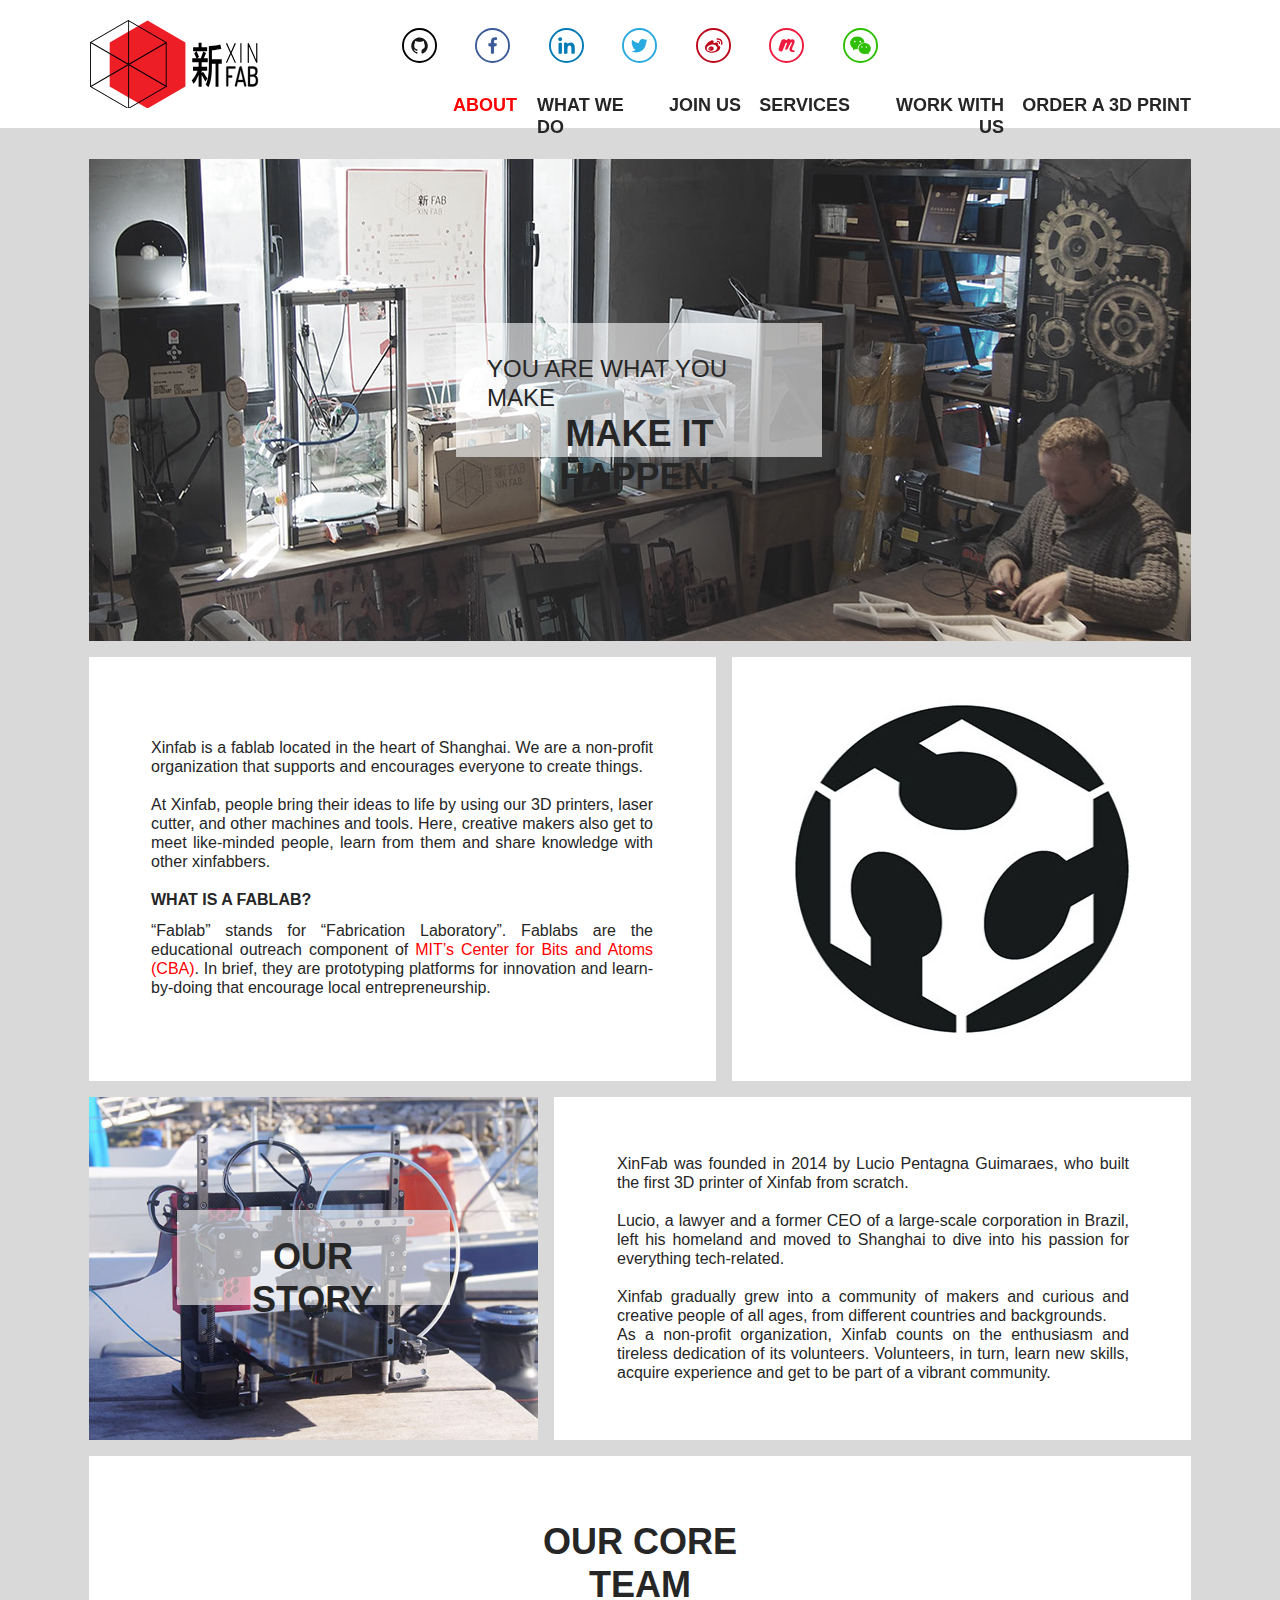
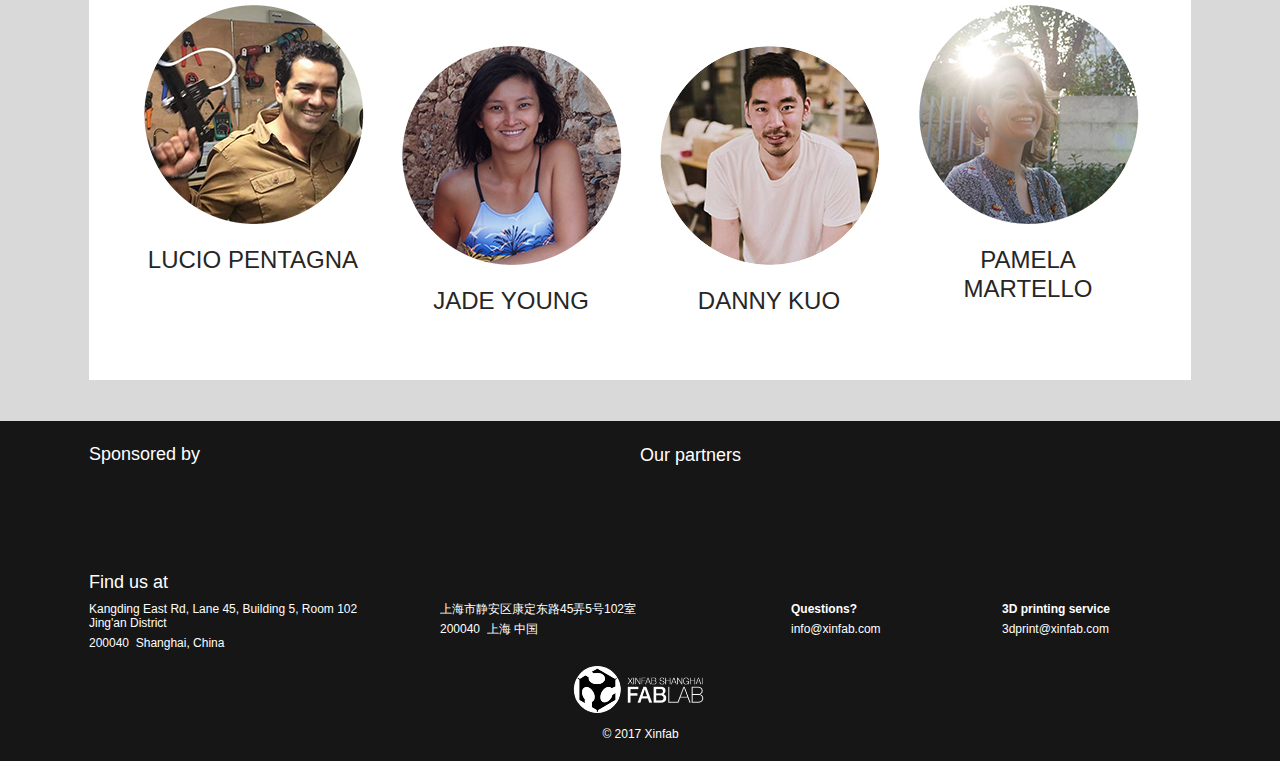
==== commit 314165eb: "teste final" ====
--- a/about.html
+++ b/about.html
@@ -11,19 +11,19 @@
 document.documentElement.className = document.documentElement.className.replace(/\bnojs\b/g, 'js');
 
 // Check that all required assets are uploaded and up-to-date
-if(typeof Muse == "undefined") window.Muse = {}; window.Muse.assets = {"required":["museutils.js", "museconfig.js", "jquery.watch.js", "jquery.musepolyfill.bgsize.js", "jquery.scrolleffects.js", "jquery.museresponsive.js", "require.js", "about.css"], "outOfDate":[]};
+if(typeof Muse == "undefined") window.Muse = {}; window.Muse.assets = {"required":["museutils.js", "museconfig.js", "jquery.watch.js", "webpro.js", "musewpslideshow.js", "jquery.museoverlay.js", "touchswipe.js", "jquery.musepolyfill.bgsize.js", "jquery.scrolleffects.js", "jquery.museresponsive.js", "require.js", "about.css"], "outOfDate":[]};
 </script>
   
   <title>About</title>
   <!-- CSS -->
   <link rel="stylesheet" type="text/css" href="css/site_global.css?crc=4189370644"/>
-  <link rel="stylesheet" type="text/css" href="css/master_a-master.css?crc=3799424290"/>
-  <link rel="stylesheet" type="text/css" href="css/about.css?crc=4180566963" id="pagesheet"/>
+  <link rel="stylesheet" type="text/css" href="css/master_a-master.css?crc=3904764594"/>
+  <link rel="stylesheet" type="text/css" href="css/about.css?crc=416841213" id="pagesheet"/>
   <!-- IE-only CSS -->
   <!--[if lt IE 9]>
   <link rel="stylesheet" type="text/css" href="css/iefonts_about.css?crc=226991098"/>
-  <link rel="stylesheet" type="text/css" href="css/nomq_preview_master_a-master.css?crc=135466790"/>
-  <link rel="stylesheet" type="text/css" href="css/nomq_about.css?crc=3856378296" id="nomq_pagesheet"/>
+  <link rel="stylesheet" type="text/css" href="css/nomq_preview_master_a-master.css?crc=459421690"/>
+  <link rel="stylesheet" type="text/css" href="css/nomq_about.css?crc=3873504800" id="nomq_pagesheet"/>
   <![endif]-->
   <!-- Other scripts -->
   <script type="text/javascript">
@@ -43,41 +43,42 @@
       <div id="u12899"><!-- simple frame --></div>
      </div>
      <div class="clearfix colelem" id="pu4238"><!-- group -->
-      <div class="clip_frame ose_pre_init mse_pre_init shared_content" id="u4238" data-content-guid="u4238_content"><!-- svg -->
-       <img class="svg temp_no_img_src" id="u4236" data-orig-src="images/pasted-svg-37x37.svg?crc=261623733" width="35" height="35" alt="" data-mu-svgfallback="images/pasted%20svg%2037x37_poster_.png?crc=402573304" src="images/blank.gif?crc=4208392903"/>
-      </div>
-      <div class="clip_frame ose_pre_init mse_pre_init shared_content" id="u4248" data-content-guid="u4248_content"><!-- svg -->
-       <img class="svg temp_no_img_src" id="u4246" data-orig-src="images/pasted-svg-37x372.svg?crc=353578390" width="35" height="35" alt="" data-mu-svgfallback="images/pasted%20svg%2037x37_poster_2.png?crc=1264831" src="images/blank.gif?crc=4208392903"/>
-      </div>
-      <div class="clip_frame ose_pre_init mse_pre_init shared_content" id="u4268" data-content-guid="u4268_content"><!-- svg -->
+      <a class="nonblock nontext clip_frame ose_pre_init shared_content" id="u4238" href="https://www.facebook.com/xinfabsh/" target="_blank" data-content-guid="u4238_content"><!-- svg --><img class="svg temp_no_img_src" id="u4236" data-orig-src="images/pasted-svg-37x37.svg?crc=261623733" width="35" height="35" alt="" data-mu-svgfallback="images/pasted%20svg%2037x37_poster_.png?crc=402573304" src="images/blank.gif?crc=4208392903"/></a>
+      <a class="nonblock nontext clip_frame ose_pre_init shared_content" id="u4248" href="https://www.linkedin.com/company/xinfab/" target="_blank" data-content-guid="u4248_content"><!-- svg --><img class="svg temp_no_img_src" id="u4246" data-orig-src="images/pasted-svg-37x372.svg?crc=353578390" width="35" height="35" alt="" data-mu-svgfallback="images/pasted%20svg%2037x37_poster_2.png?crc=1264831" src="images/blank.gif?crc=4208392903"/></a>
+      <div class="clip_frame ose_pre_init shared_content" id="u4268" data-content-guid="u4268_content"><!-- svg -->
        <img class="svg temp_no_img_src" id="u4266" data-orig-src="images/pasted-svg-37x373.svg?crc=4147184999" width="35" height="35" alt="" data-mu-svgfallback="images/pasted%20svg%2037x37_poster_3.png?crc=480510062" src="images/blank.gif?crc=4208392903"/>
       </div>
       <div class="clip_frame ose_pre_init mse_pre_init shared_content" id="u4278" data-content-guid="u4278_content"><!-- svg -->
        <img class="svg temp_no_img_src" id="u4276" data-orig-src="images/pasted-svg-37x374.svg?crc=3968133634" width="35" height="35" alt="" data-mu-svgfallback="images/pasted%20svg%2037x37_poster_4.png?crc=378616672" src="images/blank.gif?crc=4208392903"/>
       </div>
-      <div class="clip_frame ose_pre_init mse_pre_init shared_content" id="u4288" data-content-guid="u4288_content"><!-- svg -->
-       <img class="svg temp_no_img_src" id="u4286" data-orig-src="images/pasted-svg-37x375.svg?crc=292252780" width="35" height="35" alt="" data-mu-svgfallback="images/pasted%20svg%2037x37_poster_5.png?crc=22883134" src="images/blank.gif?crc=4208392903"/>
-      </div>
-      <div class="clip_frame ose_pre_init mse_pre_init shared_content" id="u4298" data-content-guid="u4298_content"><!-- svg -->
-       <img class="svg temp_no_img_src" id="u4296" data-orig-src="images/pasted-svg-37x376.svg?crc=506561864" width="35" height="35" alt="" data-mu-svgfallback="images/pasted%20svg%2037x37_poster_6.png?crc=86780341" src="images/blank.gif?crc=4208392903"/>
-      </div>
-      <div class="clip_frame ose_pre_init mse_pre_init shared_content" id="u4308" data-content-guid="u4308_content"><!-- svg -->
-       <img class="svg temp_no_img_src" id="u4306" data-orig-src="images/pasted-svg-37x377.svg?crc=4214510376" width="35" height="35" alt="" data-mu-svgfallback="images/pasted%20svg%2037x37_poster_7.png?crc=181492977" src="images/blank.gif?crc=4208392903"/>
-      </div>
-      <div class="clip_frame ose_pre_init mse_pre_init shared_content" id="u12356" data-content-guid="u12356_content"><!-- svg -->
-       <img class="svg temp_no_img_src" id="u12352" data-orig-src="images/3dhubs.svg?crc=272194916" width="120" height="36" alt="" data-mu-svgfallback="images/3dhubs_poster_.png?crc=3957849126" src="images/blank.gif?crc=4208392903"/>
-      </div>
-      <div class="clip_frame ose_pre_init mse_pre_init shared_content" id="u2355" data-content-guid="u2355_content"><!-- svg -->
-       <img class="svg temp_no_img_src" id="u2356" data-orig-src="images/pasted-svg-1112635x589.svg?crc=3914277671" width="200" height="89" alt="" data-mu-svgfallback="images/pasted%20svg%201112635x589_poster_.png?crc=3820455764" src="images/blank.gif?crc=4208392903"/>
+      <a class="nonblock nontext clip_frame ose_pre_init shared_content" id="u4288" href="https://github.com/xinfab/" target="_blank" data-content-guid="u4288_content"><!-- svg --><img class="svg temp_no_img_src" id="u4286" data-orig-src="images/pasted-svg-37x375.svg?crc=292252780" width="35" height="35" alt="" data-mu-svgfallback="images/pasted%20svg%2037x37_poster_5.png?crc=22883134" src="images/blank.gif?crc=4208392903"/></a>
+      <a class="nonblock nontext clip_frame ose_pre_init shared_content" id="u4298" href="https://www.meetup.com/Xinfab-Fablab/" target="_blank" data-content-guid="u4298_content"><!-- svg --><img class="svg temp_no_img_src" id="u4296" data-orig-src="images/pasted-svg-37x376.svg?crc=506561864" width="35" height="35" alt="" data-mu-svgfallback="images/pasted%20svg%2037x37_poster_6.png?crc=86780341" src="images/blank.gif?crc=4208392903"/></a>
+      <a class="nonblock nontext clip_frame ose_pre_init shared_content" id="u4308" href="http://weibo.com/XinFab" target="_blank" data-content-guid="u4308_content"><!-- svg --><img class="svg temp_no_img_src" id="u4306" data-orig-src="images/pasted-svg-37x377.svg?crc=4214510376" width="35" height="35" alt="" data-mu-svgfallback="images/pasted%20svg%2037x37_poster_7.png?crc=181492977" src="images/blank.gif?crc=4208392903"/></a>
+      <a class="nonblock nontext clip_frame ose_pre_init mse_pre_init shared_content" id="u2355" href="index.html" data-content-guid="u2355_content"><!-- svg --><img class="svg temp_no_img_src" id="u2356" data-orig-src="images/pasted-svg-1112635x589.svg?crc=3914277671" width="200" height="89" alt="" data-mu-svgfallback="images/pasted%20svg%201112635x589_poster_.png?crc=3820455764" src="images/blank.gif?crc=4208392903"/></a>
+      <div class="PamphletWidget clearfix mse_pre_init" id="pamphletu30561"><!-- none box -->
+       <div class="popup_anchor" id="u30562popup">
+        <div class="ContainerGroup clearfix" id="u30562"><!-- none box -->
+         <div class="Container invi clearfix grpelem" id="u30573"><!-- group -->
+          <div class="clip_frame grpelem shared_content" id="u30762" data-content-guid="u30762_content"><!-- image -->
+           <img class="block temp_no_img_src" id="u30762_img" data-orig-src="images/xf_wx_qr.jpg?crc=4064785778" alt="" width="175" height="175" src="images/blank.gif?crc=4208392903"/>
+          </div>
+         </div>
+        </div>
+       </div>
+       <div class="ThumbGroup clearfix grpelem" id="u30582"><!-- none box -->
+        <div class="popup_anchor" id="u30584popup">
+         <div class="Thumb popup_element" id="u30584"><!-- simple frame --></div>
+        </div>
+       </div>
       </div>
      </div>
      <div class="browser_width mse_pre_init shared_content" id="u6682-bw" data-content-guid="u6682-bw_content">
-      <a class="nonblock nontext" id="u6682" href="index.html"><!-- simple frame --></a>
-     </div>
-     <div class="pointer_cursor Button clearfix ose_pre_init mse_pre_init" id="buttonu12919" title="Home"><!-- container box -->
-      <a class="block shared_content" href="index.html" data-content-guid="buttonu12919_0_content"><!-- Block link tag --></a>
-      <a class="nonblock nontext clip_frame ose_pre_init grpelem shared_content" id="u12909" href="index.html" data-content-guid="u12909_content"><!-- svg --><img class="svg temp_no_img_src" id="u12905" data-orig-src="images/xf_iconblack.svg?crc=138723851" width="30" height="28" alt="" title="Home" data-mu-svgfallback="images/xf_iconblack_poster_.png?crc=3954346972" src="images/blank.gif?crc=4208392903"/></a>
-      <div class="clip_frame grpelem shared_content" id="u12935" data-content-guid="u12935_content"><!-- svg -->
+      <div id="u6682"><!-- simple frame --></div>
+     </div>
+     <div class="pointer_cursor Button clearfix ose_pre_init mse_pre_init shared_content" id="buttonu12919" title="Home" data-content-guid="buttonu12919_content"><!-- container box -->
+      <a class="block" href="index.html"><!-- Block link tag --></a>
+      <a class="nonblock nontext clip_frame ose_pre_init grpelem" id="u12909" href="index.html"><!-- svg --><img class="svg temp_no_img_src" id="u12905" data-orig-src="images/xf_iconblack.svg?crc=138723851" width="30" height="28" alt="" title="Home" data-mu-svgfallback="images/xf_iconblack_poster_.png?crc=3954346972" src="images/blank.gif?crc=4208392903"/></a>
+      <div class="clip_frame grpelem" id="u12935"><!-- svg -->
        <img class="svg temp_no_img_src" id="u12931" data-orig-src="images/xf_iconredbt.svg?crc=275177441" width="30" height="28" alt="" title="Home" data-mu-svgfallback="images/xf_iconredbt_poster_.png?crc=4219208458" src="images/blank.gif?crc=4208392903"/>
       </div>
      </div>
@@ -86,34 +87,35 @@
      <a class="nonblock nontext clearfix mse_pre_init shared_content" id="u12887-4" href="join-us.html" data-content-guid="u12887-4_content"><!-- content --><p>JOIN US</p></a>
      <a class="nonblock nontext clearfix mse_pre_init shared_content" id="u12881-4" href="services.html" data-content-guid="u12881-4_content"><!-- content --><p>SERVICES</p></a>
      <a class="nonblock nontext clearfix mse_pre_init shared_content" id="u12893-4" href="work-with-us.html" data-content-guid="u12893-4_content"><!-- content --><p>WORK WITH US</p></a>
-     <div class="clearfix colelem" id="pu13249"><!-- group -->
-      <div class="museBGSize grpelem shared_content" id="u13249" data-content-guid="u13249_content"><!-- content --></div>
-      <div class="grpelem shared_content" id="u13207" data-content-guid="u13207_content"><!-- simple frame --></div>
-      <div class="clearfix grpelem shared_content" id="u13179-6" data-content-guid="u13179-6_content"><!-- content -->
-       <p id="u13179-2">YOU ARE WHAT YOU MAKE</p>
-       <h1 class="Titles" id="u13179-4">MAKE IT HAPPEN.</h1>
-      </div>
-     </div>
-     <div class="clearfix colelem" id="pu13262"><!-- group -->
-      <div class="clearfix grpelem shared_content" id="u13262" data-content-guid="u13262_content"><!-- group -->
-       <div class="clearfix grpelem" id="u13274-15"><!-- content -->
+     <a class="nonblock nontext clearfix mse_pre_init shared_content" id="u30945-4" href="https://www.3dhubs.com/shanghai/hubs/xinfab-%E6%96%B0fab/3dprint" target="_blank" data-content-guid="u30945-4_content"><!-- content --><p>ORDER A 3D PRINT</p></a>
+     <div class="clearfix colelem shared_content" id="pu36071" data-content-guid="pu36071_content"><!-- group -->
+      <div class="museBGSize grpelem shared_content" id="u36071" data-content-guid="u36071_content"><!-- content --></div>
+      <div class="grpelem" id="u36072"><!-- simple frame --></div>
+      <div class="clearfix grpelem" id="u36073-6"><!-- content -->
+       <p id="u36073-2">YOU ARE WHAT YOU MAKE</p>
+       <h1 class="Titles" id="u36073-4">MAKE IT HAPPEN.</h1>
+      </div>
+     </div>
+     <div class="clearfix colelem shared_content" id="pu36074" data-content-guid="pu36074_content"><!-- group -->
+      <div class="clearfix grpelem" id="u36074"><!-- group -->
+       <div class="clearfix grpelem" id="u41732-15"><!-- content -->
         <p class="Paragraph">Xinfab is a fablab located in the heart of Shanghai. We are a non-profit organization that supports and encourages everyone to create things.</p>
         <p class="Paragraph">&nbsp;</p>
         <p class="Paragraph">At Xinfab, people bring their ideas to life by using our 3D printers, laser cutter, and other machines and tools. Here, creative makers also get to meet like-minded people, learn from them and share knowledge with other xinfabbers.</p>
         <p class="Paragraph">&nbsp;</p>
-        <h3 class="h3" id="u13274-8"><span class="bold">What is a Fablab?</span></h3>
+        <h3 class="h3" id="u41732-8"><span class="bold">What is a Fablab?</span></h3>
         <p class="Paragraph">“Fablab” stands for “Fabrication Laboratory”. Fablabs are the educational outreach component of <a class="nonblock" href="http://www.fabfoundation.org" target="_blank">MIT’s Center for Bits and Atoms (CBA)</a>. In brief, they are prototyping platforms for innovation and learn-by-doing that encourage local entrepreneurship.</p>
        </div>
       </div>
-      <div class="clearfix grpelem" id="u13322"><!-- group -->
-       <div class="clip_frame grpelem" id="u13310"><!-- image -->
-        <img class="block temp_no_img_src" id="u13310_img" data-orig-src="images/mitlogo.jpg?crc=441487461" alt="" width="336" height="340" src="images/blank.gif?crc=4208392903"/>
-       </div>
-      </div>
-     </div>
-     <div class="clearfix colelem" id="pu13326"><!-- group -->
-      <div class="clearfix grpelem shared_content" id="u13326" data-content-guid="u13326_content"><!-- group -->
-       <div class="Paragraph clearfix grpelem" id="u13359-12"><!-- content -->
+      <div class="clearfix grpelem" id="u41706"><!-- group -->
+       <div class="clip_frame grpelem" id="u41707"><!-- image -->
+        <img class="block temp_no_img_src" id="u41707_img" data-orig-src="images/mitlogo.jpg?crc=441487461" alt="" width="336" height="340" src="images/blank.gif?crc=4208392903"/>
+       </div>
+      </div>
+     </div>
+     <div class="clearfix colelem shared_content" id="pu36079" data-content-guid="pu36079_content"><!-- group -->
+      <div class="clearfix grpelem shared_content" id="u36079" data-content-guid="u36079_content"><!-- group -->
+       <div class="Paragraph clearfix grpelem" id="u36083-12"><!-- content -->
         <p>XinFab was founded in 2014 by Lucio Pentagna Guimaraes, who built the first 3D printer of Xinfab from scratch.</p>
         <p>&nbsp;</p>
         <p>Lucio, a lawyer and a former CEO of a large-scale corporation in Brazil, left his homeland and moved to Shanghai to dive into his passion for everything tech-related.</p>
@@ -122,86 +124,76 @@
         <p>As a non-profit organization, Xinfab counts on the enthusiasm and tireless dedication of its volunteers. Volunteers, in turn, learn new skills, acquire experience and get to be part of a vibrant community.</p>
        </div>
       </div>
-      <div class="museBGSize grpelem" id="u13365"><!-- content --></div>
-      <div class="grpelem shared_content" id="u13348" data-content-guid="u13348_content"><!-- simple frame --></div>
-      <div class="Titles clearfix grpelem shared_content" id="u13349-4" data-content-guid="u13349-4_content"><!-- content -->
+      <div class="museBGSize grpelem shared_content" id="u36080" data-content-guid="u36080_content"><!-- content --></div>
+      <div class="grpelem shared_content" id="u36081" data-content-guid="u36081_content"><!-- simple frame --></div>
+      <div class="Titles clearfix grpelem shared_content" id="u36082-4" data-content-guid="u36082-4_content"><!-- content -->
        <h1>OUR STORY</h1>
       </div>
      </div>
-     <div class="clearfix colelem" id="u13377"><!-- column -->
-      <div class="Titles clearfix colelem shared_content" id="u13389-4" data-content-guid="u13389-4_content"><!-- content -->
-       <h1>OUR CORE TEAM</h1>
-      </div>
-      <div class="clearfix colelem" id="pbuttonu13512"><!-- group -->
-       <div class="Button clearfix grpelem" id="buttonu13512"><!-- container box -->
-        <div class="clip_frame grpelem" id="u13412"><!-- image -->
-         <img class="block temp_no_img_src" id="u13412_img" data-orig-src="images/lucio_small.jpg?crc=495201983" alt="" width="228" height="228" src="images/blank.gif?crc=4208392903"/>
-        </div>
-        <div class="Paragraph clearfix grpelem shared_content" id="u13508-6" data-content-guid="u13508-6_content"><!-- content -->
-         <p id="u13508-2"><span class="bold">Founder &amp; Director</span></p>
+     <div class="clearfix colelem shared_content" id="u36084" data-content-guid="u36084_content"><!-- group -->
+      <div class="clearfix grpelem" id="pbuttonu36096"><!-- column -->
+       <div class="Button clearfix colelem shared_content" id="buttonu36096" data-content-guid="buttonu36096_content"><!-- container box -->
+        <div class="clip_frame grpelem" id="u36097"><!-- image -->
+         <img class="block temp_no_img_src" id="u36097_img" data-orig-src="images/lucio_small.jpg?crc=495201983" alt="" width="228" height="228" src="images/blank.gif?crc=4208392903"/>
+        </div>
+        <div class="Paragraph clearfix grpelem" id="u36099-6"><!-- content -->
+         <p id="u36099-2"><span class="bold">Founder &amp; Director</span></p>
          <p>An allround maker and 3d printer specialist,&nbsp; Lucio is an entrepreneur, lawyer, CEO, sailor and farmer. He is the heart and soul of Xinfab.</p>
         </div>
        </div>
-       <div class="Button clearfix grpelem" id="buttonu13553"><!-- container box -->
-        <div class="clip_frame grpelem" id="u13405"><!-- image -->
-         <img class="block temp_no_img_src" id="u13405_img" data-orig-src="images/jade1_small.jpg?crc=8262001" alt="" width="228" height="228" src="images/blank.gif?crc=4208392903"/>
-        </div>
-        <div class="Paragraph clearfix grpelem shared_content" id="u13593-6" data-content-guid="u13593-6_content"><!-- content -->
-         <p id="u13593-2"><span class="bold">Space Manager</span></p>
-         <p>A Brazilian communicator with a humanitarian and UN background, Jade loves to draw, graphic design and speak multiple languages. Joined Xinfab in 2017.</p>
-        </div>
-       </div>
-       <div class="Button clearfix grpelem" id="buttonu13599"><!-- container box -->
-        <div class="clip_frame grpelem" id="u13426"><!-- image -->
-         <img class="block temp_no_img_src" id="u13426_img" data-orig-src="images/danny_small.jpg?crc=4162135799" alt="" width="228" height="228" src="images/blank.gif?crc=4208392903"/>
-        </div>
-        <div class="Paragraph clearfix grpelem shared_content" id="u13605-6" data-content-guid="u13605-6_content"><!-- content -->
-         <p id="u13605-2"><span class="bold">Volunteer</span></p>
-         <p>A Dutch designer based in Shanghai, Danny currently works at Opendesk and has been a passionate volunteer at Xinfab since 2015.</p>
-        </div>
-       </div>
-      </div>
-      <div class="clearfix colelem shared_content" id="pu13469-4" data-content-guid="pu13469-4_content"><!-- group -->
-       <div class="Subtitles clearfix grpelem" id="u13469-4"><!-- content -->
+       <div class="Subtitles clearfix colelem shared_content" id="u36090-4" data-content-guid="u36090-4_content"><!-- content -->
         <h2>LUCIO PENTAGNA</h2>
        </div>
-       <div class="Subtitles clearfix grpelem" id="u13474-4"><!-- content -->
-        <h2>JADE YOUNG</h2>
-       </div>
-       <div class="Subtitles clearfix grpelem" id="u13480-4"><!-- content -->
-        <h2>DANNY KUO</h2>
-       </div>
-      </div>
-      <div class="clearfix colelem" id="pbuttonu13565"><!-- group -->
-       <div class="Button clearfix grpelem" id="buttonu13565"><!-- container box -->
-        <div class="clip_frame grpelem" id="u13419"><!-- image -->
-         <img class="block temp_no_img_src" id="u13419_img" data-orig-src="images/pamela_small.jpg?crc=330102670" alt="" width="228" height="228" src="images/blank.gif?crc=4208392903"/>
-        </div>
-        <div class="Paragraph clearfix grpelem shared_content" id="u13611-6" data-content-guid="u13611-6_content"><!-- content -->
-         <p id="u13611-2"><span class="bold">Volunteer</span></p>
+      </div>
+      <div class="clearfix grpelem" id="pu36085-4"><!-- column -->
+       <div class="Titles clearfix colelem shared_content" id="u36085-4" data-content-guid="u36085-4_content"><!-- content -->
+        <h1>OUR CORE TEAM</h1>
+       </div>
+       <div class="clearfix colelem" id="pbuttonu36100"><!-- group -->
+        <div class="Button clearfix grpelem shared_content" id="buttonu36100" data-content-guid="buttonu36100_content"><!-- container box -->
+         <div class="clip_frame grpelem" id="u36101"><!-- image -->
+          <img class="block temp_no_img_src" id="u36101_img" data-orig-src="images/jade1_small.jpg?crc=8262001" alt="" width="228" height="228" src="images/blank.gif?crc=4208392903"/>
+         </div>
+         <div class="Paragraph clearfix grpelem" id="u36103-6"><!-- content -->
+          <p id="u36103-2"><span class="bold">Space Manager</span></p>
+          <p>A Brazilian communicator with a humanitarian and UN background, Jade loves to draw, graphic design and speak multiple languages. Joined Xinfab in 2017.</p>
+         </div>
+        </div>
+        <div class="Button clearfix grpelem shared_content" id="buttonu36108" data-content-guid="buttonu36108_content"><!-- container box -->
+         <div class="clip_frame grpelem" id="u36109"><!-- image -->
+          <img class="block temp_no_img_src" id="u36109_img" data-orig-src="images/danny_small.jpg?crc=4162135799" alt="" width="228" height="228" src="images/blank.gif?crc=4208392903"/>
+         </div>
+         <div class="Paragraph clearfix grpelem" id="u36111-6"><!-- content -->
+          <p id="u36111-2"><span class="bold">Volunteer</span></p>
+          <p>A Dutch designer based in Shanghai, Danny currently works at Opendesk and has been a passionate volunteer at Xinfab since 2015.</p>
+         </div>
+        </div>
+       </div>
+       <div class="clearfix colelem" id="pu36091-4"><!-- group -->
+        <div class="Subtitles clearfix grpelem shared_content" id="u36091-4" data-content-guid="u36091-4_content"><!-- content -->
+         <h2>JADE YOUNG</h2>
+        </div>
+        <div class="Subtitles clearfix grpelem shared_content" id="u36092-4" data-content-guid="u36092-4_content"><!-- content -->
+         <h2>DANNY KUO</h2>
+        </div>
+       </div>
+      </div>
+      <div class="clearfix grpelem" id="pbuttonu36104"><!-- column -->
+       <div class="Button clearfix colelem shared_content" id="buttonu36104" data-content-guid="buttonu36104_content"><!-- container box -->
+        <div class="clip_frame grpelem" id="u36105"><!-- image -->
+         <img class="block temp_no_img_src" id="u36105_img" data-orig-src="images/pamela_small.jpg?crc=330102670" alt="" width="228" height="228" src="images/blank.gif?crc=4208392903"/>
+        </div>
+        <div class="Paragraph clearfix grpelem" id="u36107-6"><!-- content -->
+         <p id="u36107-2"><span class="bold">Volunteer</span></p>
          <p>A Mexican jewelry designer, Pamela loves what she does and is always experimenting in other fields related to design. Pamela joined the team in 2017.</p>
         </div>
        </div>
-       <div class="clip_frame grpelem" id="u13397"><!-- image -->
-        <img class="block temp_no_img_src" id="u13397_img" data-orig-src="images/grey_small.jpg?crc=291794181" alt="" width="228" height="228" src="images/blank.gif?crc=4208392903"/>
-       </div>
-       <div class="clip_frame grpelem" id="u13457"><!-- image -->
-        <img class="block temp_no_img_src" id="u13457_img" data-orig-src="images/grey_small.jpg?crc=291794181" alt="" width="228" height="228" src="images/blank.gif?crc=4208392903"/>
-       </div>
-      </div>
-      <div class="clearfix colelem shared_content" id="pu13486-4" data-content-guid="pu13486-4_content"><!-- group -->
-       <div class="Subtitles clearfix grpelem" id="u13486-4"><!-- content -->
+       <div class="Subtitles clearfix colelem shared_content" id="u36093-4" data-content-guid="u36093-4_content"><!-- content -->
         <h2>PAMELA MARTELLO</h2>
        </div>
-       <div class="Subtitles clearfix grpelem" id="u13496-4"><!-- content -->
-        <h2>TONY HUA</h2>
-       </div>
-       <div class="Subtitles clearfix grpelem" id="u13502-4"><!-- content -->
-        <h2>AURELIEN LECOUR</h2>
-       </div>
-      </div>
-     </div>
-     <div class="verticalspacer" data-offset-top="2255" data-content-above-spacer="2254" data-content-below-spacer="436"></div>
+      </div>
+     </div>
+     <div class="verticalspacer" data-offset-top="1939" data-content-above-spacer="1939" data-content-below-spacer="381"></div>
      <div class="clearfix colelem shared_content" id="pu6043" data-content-guid="pu6043_content"><!-- group -->
       <div class="browser_width grpelem" id="u6043-bw">
        <div id="u6043"><!-- simple frame --></div>
@@ -216,7 +208,7 @@
        <p>Find us at</p>
       </div>
       <div class="clearfix grpelem" id="u6100-6"><!-- content -->
-       <p id="u6100-2"><span id="u6100">665, Changhua Road (DT Space), Jing'an District</span></p>
+       <p id="u6100-2"><span id="u6100">Kangding East Rd, Lane 45, Building 5, Room 102 Jing'an District</span></p>
        <p id="u6100-4"><span id="u6100-3">200040&nbsp; Shanghai, China</span></p>
       </div>
       <div class="clearfix grpelem" id="u6103-6"><!-- content -->
@@ -228,7 +220,7 @@
        <p id="u6106-4"><span id="u6106-3">3dprint@xinfab.com</span></p>
       </div>
       <div class="clearfix grpelem" id="u6109-6"><!-- content -->
-       <p id="u6109-2"><span id="u6109">上海市，静安区，昌化路665号 （DT空间）</span></p>
+       <p id="u6109-2"><span id="u6109">上海市静安区康定东路45弄5号102室</span></p>
        <p id="u6109-4"><span id="u6109-3">200040&nbsp; 上海 中国</span></p>
       </div>
       <div class="clearfix grpelem" id="u6115-4"><!-- content -->
@@ -242,296 +234,308 @@
    </div>
   </div>
   <div class="breakpoint" id="bp_1200" data-min-width="1001" data-max-width="1200"><!-- responsive breakpoint node -->
-   <div class="clearfix borderbox temp_no_id" data-orig-id="page"><!-- group -->
-    <span class="browser_width grpelem placeholder" data-placeholder-for="u12899-bw_content"><!-- placeholder node --></span>
-    <div class="clearfix grpelem" id="pu6682"><!-- group -->
+   <div class="clearfix temp_no_id" data-orig-id="page"><!-- column -->
+    <div class="position_content temp_no_id" data-orig-id="page_position_content">
+     <span class="browser_width colelem placeholder" data-placeholder-for="u12899-bw_content"><!-- placeholder node --></span>
+     <div class="clearfix colelem temp_no_id" data-orig-id="pu4238"><!-- group -->
+      <span class="nonblock nontext clip_frame ose_pre_init mse_pre_init placeholder" data-placeholder-for="u4238_content"><!-- placeholder node --></span>
+      <span class="nonblock nontext clip_frame ose_pre_init mse_pre_init placeholder" data-placeholder-for="u4248_content"><!-- placeholder node --></span>
+      <span class="clip_frame ose_pre_init mse_pre_init placeholder" data-placeholder-for="u4268_content"><!-- placeholder node --></span>
+      <span class="clip_frame ose_pre_init mse_pre_init placeholder" data-placeholder-for="u4278_content"><!-- placeholder node --></span>
+      <span class="nonblock nontext clip_frame ose_pre_init mse_pre_init placeholder" data-placeholder-for="u4288_content"><!-- placeholder node --></span>
+      <span class="nonblock nontext clip_frame ose_pre_init mse_pre_init placeholder" data-placeholder-for="u4298_content"><!-- placeholder node --></span>
+      <span class="nonblock nontext clip_frame ose_pre_init mse_pre_init placeholder" data-placeholder-for="u4308_content"><!-- placeholder node --></span>
+      <span class="nonblock nontext clip_frame ose_pre_init mse_pre_init placeholder" data-placeholder-for="u2355_content"><!-- placeholder node --></span>
+      <div class="PamphletWidget clearfix mse_pre_init temp_no_id" data-orig-id="pamphletu30561"><!-- none box -->
+       <div class="popup_anchor temp_no_id" data-orig-id="u30562popup">
+        <div class="ContainerGroup clearfix temp_no_id" data-orig-id="u30562"><!-- none box -->
+         <div class="Container invi clearfix grpelem temp_no_id" data-orig-id="u30573"><!-- group -->
+          <span class="clip_frame grpelem placeholder" data-placeholder-for="u30762_content"><!-- placeholder node --></span>
+         </div>
+        </div>
+       </div>
+       <div class="ThumbGroup clearfix grpelem temp_no_id" data-orig-id="u30582"><!-- none box -->
+        <div class="popup_anchor temp_no_id" data-orig-id="u30584popup">
+         <div class="Thumb popup_element temp_no_id" data-orig-id="u30584"><!-- simple frame --></div>
+        </div>
+       </div>
+      </div>
+     </div>
      <span class="browser_width mse_pre_init placeholder" data-placeholder-for="u6682-bw_content"><!-- placeholder node --></span>
-     <span class="clip_frame mse_pre_init placeholder" data-placeholder-for="u2355_content"><!-- placeholder node --></span>
+     <span class="pointer_cursor Button clearfix ose_pre_init mse_pre_init placeholder" data-placeholder-for="buttonu12919_content"><!-- placeholder node --></span>
+     <span class="nonblock nontext MuseLinkActive clearfix mse_pre_init placeholder" data-placeholder-for="u12869-4_content"><!-- placeholder node --></span>
+     <span class="nonblock nontext clearfix mse_pre_init placeholder" data-placeholder-for="u12875-4_content"><!-- placeholder node --></span>
+     <span class="nonblock nontext clearfix mse_pre_init placeholder" data-placeholder-for="u12887-4_content"><!-- placeholder node --></span>
+     <span class="nonblock nontext clearfix mse_pre_init placeholder" data-placeholder-for="u12881-4_content"><!-- placeholder node --></span>
+     <span class="nonblock nontext clearfix mse_pre_init placeholder" data-placeholder-for="u12893-4_content"><!-- placeholder node --></span>
+     <span class="nonblock nontext clearfix mse_pre_init placeholder" data-placeholder-for="u30945-4_content"><!-- placeholder node --></span>
+     <span class="clearfix colelem placeholder" data-placeholder-for="pu36071_content"><!-- placeholder node --></span>
+     <span class="clearfix colelem placeholder" data-placeholder-for="pu36074_content"><!-- placeholder node --></span>
+     <span class="clearfix colelem placeholder" data-placeholder-for="pu36079_content"><!-- placeholder node --></span>
+     <span class="clearfix colelem placeholder" data-placeholder-for="u36084_content"><!-- placeholder node --></span>
+     <div class="verticalspacer" data-offset-top="1940" data-content-above-spacer="1939" data-content-below-spacer="385"></div>
+     <span class="clearfix colelem placeholder" data-placeholder-for="pu6043_content"><!-- placeholder node --></span>
     </div>
-    <div class="pointer_cursor Button clearfix mse_pre_init temp_no_id" title="Home" data-orig-id="buttonu12919"><!-- container box -->
-     <span class="block placeholder" data-placeholder-for="buttonu12919_0_content"><!-- placeholder node --></span>
-     <span class="nonblock nontext clip_frame grpelem placeholder" data-placeholder-for="u12909_content"><!-- placeholder node --></span>
-     <span class="clip_frame grpelem placeholder" data-placeholder-for="u12935_content"><!-- placeholder node --></span>
-    </div>
-    <div class="clearfix grpelem" id="ppu13249"><!-- column -->
-     <div class="clearfix colelem temp_no_id" data-orig-id="pu13249"><!-- group -->
-      <span class="museBGSize grpelem placeholder" data-placeholder-for="u13249_content"><!-- placeholder node --></span>
-      <span class="grpelem placeholder" data-placeholder-for="u13207_content"><!-- placeholder node --></span>
-     </div>
-     <span class="clearfix colelem placeholder" data-placeholder-for="u13262_content"><!-- placeholder node --></span>
-     <div class="clearfix colelem shared_content" id="pu13365" data-content-guid="pu13365_content"><!-- group -->
-      <div class="museBGSize grpelem temp_no_id shared_content" data-orig-id="u13365" data-content-guid="u13365_content"><!-- content -->
-       <div class="fluid_height_spacer"></div>
-      </div>
-      <span class="grpelem placeholder" data-placeholder-for="u13348_content"><!-- placeholder node --></span>
-      <span class="Titles clearfix grpelem placeholder" data-placeholder-for="u13349-4_content"><!-- placeholder node --></span>
-     </div>
-     <div class="clearfix colelem temp_no_id" data-orig-id="u13377"><!-- column -->
-      <span class="Titles clearfix colelem placeholder" data-placeholder-for="u13389-4_content"><!-- placeholder node --></span>
-      <div class="clearfix colelem temp_no_id" data-orig-id="pbuttonu13512"><!-- group -->
-       <div class="Button clearfix grpelem temp_no_id" data-orig-id="buttonu13512"><!-- container box -->
-        <div class="clip_frame grpelem temp_no_id" data-orig-id="u13412"><!-- image -->
-         <img class="block temp_no_id temp_no_img_src" data-orig-src="images/lucio_small.jpg?crc=495201983" alt="" data-image-width="228" data-image-height="228" data-orig-id="u13412_img" src="images/blank.gif?crc=4208392903"/>
-        </div>
-        <span class="Paragraph clearfix grpelem placeholder" data-placeholder-for="u13508-6_content"><!-- placeholder node --></span>
-       </div>
-       <div class="Button clearfix grpelem temp_no_id" data-orig-id="buttonu13553"><!-- container box -->
-        <div class="clip_frame grpelem temp_no_id" data-orig-id="u13405"><!-- image -->
-         <img class="block temp_no_id temp_no_img_src" data-orig-src="images/jade1_small.jpg?crc=8262001" alt="" data-image-width="228" data-image-height="228" data-orig-id="u13405_img" src="images/blank.gif?crc=4208392903"/>
-        </div>
-        <span class="Paragraph clearfix grpelem placeholder" data-placeholder-for="u13593-6_content"><!-- placeholder node --></span>
-       </div>
-       <div class="Button clearfix grpelem temp_no_id" data-orig-id="buttonu13599"><!-- container box -->
-        <div class="clip_frame grpelem temp_no_id" data-orig-id="u13426"><!-- image -->
-         <img class="block temp_no_id temp_no_img_src" data-orig-src="images/danny_small.jpg?crc=4162135799" alt="" data-image-width="228" data-image-height="228" data-orig-id="u13426_img" src="images/blank.gif?crc=4208392903"/>
-        </div>
-        <span class="Paragraph clearfix grpelem placeholder" data-placeholder-for="u13605-6_content"><!-- placeholder node --></span>
-       </div>
-      </div>
-      <span class="clearfix colelem placeholder" data-placeholder-for="pu13469-4_content"><!-- placeholder node --></span>
-      <div class="clearfix colelem temp_no_id" data-orig-id="pbuttonu13565"><!-- group -->
-       <div class="Button clearfix grpelem temp_no_id" data-orig-id="buttonu13565"><!-- container box -->
-        <div class="clip_frame grpelem temp_no_id" data-orig-id="u13419"><!-- image -->
-         <img class="block temp_no_id temp_no_img_src" data-orig-src="images/pamela_small.jpg?crc=330102670" alt="" data-image-width="228" data-image-height="228" data-orig-id="u13419_img" src="images/blank.gif?crc=4208392903"/>
-        </div>
-        <span class="Paragraph clearfix grpelem placeholder" data-placeholder-for="u13611-6_content"><!-- placeholder node --></span>
-       </div>
-       <div class="clip_frame grpelem temp_no_id" data-orig-id="u13397"><!-- image -->
-        <img class="block temp_no_id temp_no_img_src" data-orig-src="images/grey_small.jpg?crc=291794181" alt="" data-image-width="228" data-image-height="228" data-orig-id="u13397_img" src="images/blank.gif?crc=4208392903"/>
-       </div>
-       <div class="clip_frame grpelem temp_no_id" data-orig-id="u13457"><!-- image -->
-        <img class="block temp_no_id temp_no_img_src" data-orig-src="images/grey_small.jpg?crc=291794181" alt="" data-image-width="228" data-image-height="228" data-orig-id="u13457_img" src="images/blank.gif?crc=4208392903"/>
-       </div>
-      </div>
-      <span class="clearfix colelem placeholder" data-placeholder-for="pu13486-4_content"><!-- placeholder node --></span>
-     </div>
-    </div>
-    <span class="clip_frame mse_pre_init placeholder" data-placeholder-for="u4288_content"><!-- placeholder node --></span>
-    <span class="nonblock nontext MuseLinkActive clearfix mse_pre_init placeholder" data-placeholder-for="u12869-4_content"><!-- placeholder node --></span>
-    <div class="clearfix grpelem temp_no_id" data-orig-id="pu4238"><!-- group -->
-     <span class="clip_frame mse_pre_init placeholder" data-placeholder-for="u4238_content"><!-- placeholder node --></span>
-     <span class="clip_frame mse_pre_init placeholder" data-placeholder-for="u4248_content"><!-- placeholder node --></span>
-    </div>
-    <span class="clearfix grpelem placeholder" data-placeholder-for="u13179-6_content"><!-- placeholder node --></span>
-    <span class="nonblock nontext clearfix mse_pre_init placeholder" data-placeholder-for="u12875-4_content"><!-- placeholder node --></span>
-    <span class="clearfix grpelem placeholder" data-placeholder-for="u13326_content"><!-- placeholder node --></span>
-    <span class="clip_frame mse_pre_init placeholder" data-placeholder-for="u4268_content"><!-- placeholder node --></span>
-    <span class="nonblock nontext clearfix mse_pre_init placeholder" data-placeholder-for="u12887-4_content"><!-- placeholder node --></span>
-    <div class="clearfix grpelem" id="pu4298"><!-- group -->
-     <span class="clip_frame mse_pre_init placeholder" data-placeholder-for="u4298_content"><!-- placeholder node --></span>
-     <span class="clip_frame mse_pre_init placeholder" data-placeholder-for="u4308_content"><!-- placeholder node --></span>
-    </div>
-    <div class="clearfix grpelem temp_no_id" data-orig-id="u13322"><!-- group -->
-     <div class="clip_frame grpelem temp_no_id" data-orig-id="u13310"><!-- image -->
-      <img class="block temp_no_id temp_no_img_src" data-orig-src="images/mitlogo-crop-u13310.jpg?crc=3824123908" alt="" data-image-width="336" data-image-height="340" data-orig-id="u13310_img" src="images/blank.gif?crc=4208392903"/>
-     </div>
-    </div>
-    <span class="nonblock nontext clearfix mse_pre_init placeholder" data-placeholder-for="u12881-4_content"><!-- placeholder node --></span>
-    <span class="clip_frame mse_pre_init placeholder" data-placeholder-for="u4278_content"><!-- placeholder node --></span>
-    <div class="clearfix grpelem" id="pu12356"><!-- group -->
-     <span class="clip_frame mse_pre_init placeholder" data-placeholder-for="u12356_content"><!-- placeholder node --></span>
-     <span class="nonblock nontext clearfix mse_pre_init placeholder" data-placeholder-for="u12893-4_content"><!-- placeholder node --></span>
-    </div>
-    <div class="verticalspacer" data-offset-top="2255" data-content-above-spacer="2254" data-content-below-spacer="340"></div>
-    <span class="clearfix grpelem placeholder" data-placeholder-for="pu6043_content"><!-- placeholder node --></span>
    </div>
   </div>
   <div class="breakpoint" id="bp_1000" data-min-width="769" data-max-width="1000"><!-- responsive breakpoint node -->
-   <div class="clearfix borderbox temp_no_id" data-orig-id="page"><!-- group -->
-    <span class="browser_width grpelem placeholder" data-placeholder-for="u12899-bw_content"><!-- placeholder node --></span>
-    <div class="clearfix grpelem temp_no_id" data-orig-id="pu6682"><!-- group -->
+   <div class="clearfix temp_no_id" data-orig-id="page"><!-- column -->
+    <div class="position_content temp_no_id" data-orig-id="page_position_content">
+     <span class="browser_width colelem placeholder" data-placeholder-for="u12899-bw_content"><!-- placeholder node --></span>
+     <div class="clearfix colelem temp_no_id" data-orig-id="pu4238"><!-- group -->
+      <span class="nonblock nontext clip_frame ose_pre_init mse_pre_init placeholder" data-placeholder-for="u4238_content"><!-- placeholder node --></span>
+      <span class="nonblock nontext clip_frame ose_pre_init mse_pre_init placeholder" data-placeholder-for="u4248_content"><!-- placeholder node --></span>
+      <span class="clip_frame ose_pre_init mse_pre_init placeholder" data-placeholder-for="u4268_content"><!-- placeholder node --></span>
+      <span class="clip_frame ose_pre_init mse_pre_init placeholder" data-placeholder-for="u4278_content"><!-- placeholder node --></span>
+      <span class="nonblock nontext clip_frame ose_pre_init mse_pre_init placeholder" data-placeholder-for="u4288_content"><!-- placeholder node --></span>
+      <span class="nonblock nontext clip_frame ose_pre_init mse_pre_init placeholder" data-placeholder-for="u4298_content"><!-- placeholder node --></span>
+      <span class="nonblock nontext clip_frame ose_pre_init mse_pre_init placeholder" data-placeholder-for="u4308_content"><!-- placeholder node --></span>
+      <a class="nonblock nontext clip_frame ose_pre_init mse_pre_init temp_no_id" href="index.html" data-orig-id="u2355"><!-- svg --><img class="svg temp_no_id temp_no_img_src" data-orig-src="images/pasted-svg-1112635x589.svg?crc=3914277671" width="185" height="72" alt="" data-mu-svgfallback="images/pasted%20svg%201112635x589_poster_.png?crc=3820455764" data-orig-id="u2356" src="images/blank.gif?crc=4208392903"/></a>
+      <div class="PamphletWidget clearfix mse_pre_init temp_no_id" data-orig-id="pamphletu30561"><!-- none box -->
+       <div class="popup_anchor temp_no_id" data-orig-id="u30562popup">
+        <div class="ContainerGroup clearfix temp_no_id" data-orig-id="u30562"><!-- none box -->
+         <div class="Container invi clearfix grpelem temp_no_id" data-orig-id="u30573"><!-- group -->
+          <span class="clip_frame grpelem placeholder" data-placeholder-for="u30762_content"><!-- placeholder node --></span>
+         </div>
+        </div>
+       </div>
+       <div class="ThumbGroup clearfix grpelem temp_no_id" data-orig-id="u30582"><!-- none box -->
+        <div class="popup_anchor temp_no_id" data-orig-id="u30584popup">
+         <div class="Thumb popup_element temp_no_id" data-orig-id="u30584"><!-- simple frame --></div>
+        </div>
+       </div>
+      </div>
+     </div>
      <span class="browser_width mse_pre_init placeholder" data-placeholder-for="u6682-bw_content"><!-- placeholder node --></span>
-     <span class="clip_frame mse_pre_init placeholder" data-placeholder-for="u2355_content"><!-- placeholder node --></span>
+     <span class="pointer_cursor Button clearfix ose_pre_init mse_pre_init placeholder" data-placeholder-for="buttonu12919_content"><!-- placeholder node --></span>
+     <span class="nonblock nontext MuseLinkActive clearfix mse_pre_init placeholder" data-placeholder-for="u12869-4_content"><!-- placeholder node --></span>
+     <span class="nonblock nontext clearfix mse_pre_init placeholder" data-placeholder-for="u12875-4_content"><!-- placeholder node --></span>
+     <span class="nonblock nontext clearfix mse_pre_init placeholder" data-placeholder-for="u12887-4_content"><!-- placeholder node --></span>
+     <span class="nonblock nontext clearfix mse_pre_init placeholder" data-placeholder-for="u12881-4_content"><!-- placeholder node --></span>
+     <span class="nonblock nontext clearfix mse_pre_init placeholder" data-placeholder-for="u12893-4_content"><!-- placeholder node --></span>
+     <a class="nonblock nontext clearfix mse_pre_init" id="u30966-4" href="https://www.3dhubs.com/shanghai/hubs/xinfab-%E6%96%B0fab/3dprint" target="_blank"><!-- content --><p>3D PRINT</p></a>
+     <span class="clearfix colelem placeholder" data-placeholder-for="pu36071_content"><!-- placeholder node --></span>
+     <div class="clearfix colelem temp_no_id" data-orig-id="u36074"><!-- group -->
+      <div class="clearfix grpelem" id="u36075-15"><!-- content -->
+       <p class="Paragraph" id="u36075-2"><span class="actAsDiv normal_text" id="u40621"><!-- content --><span class="actAsDiv clip_frame" id="u40604"><!-- image --><img class="block temp_no_img_src" id="u40604_img" data-orig-src="images/mitlogo232x243.jpg?crc=3782435765" alt="" width="232" height="242" src="images/blank.gif?crc=4208392903"/></span></span><span class="shared_content" data-content-guid="u36075-2_1_content">Xinfab is a fablab located in the heart of Shanghai. We are a non-profit organization that supports and encourages everyone to create things.</span></p>
+       <p class="Paragraph shared_content" data-content-guid="u36075-15_1_content">&nbsp;</p>
+       <p class="Paragraph shared_content" data-content-guid="u36075-15_2_content">At Xinfab, people bring their ideas to life by using our 3D printers, laser cutter, and other machines and tools. Here, creative makers also get to meet like-minded people, learn from them and share knowledge with other xinfabbers.</p>
+       <p class="Paragraph shared_content" data-content-guid="u36075-15_3_content">&nbsp;</p>
+       <h3 class="h3 shared_content" id="u36075-8" data-content-guid="u36075-8_content"><span class="bold">What is a Fablab?</span></h3>
+       <p class="Paragraph shared_content" data-content-guid="u36075-15_5_content">“Fablab” stands for “Fabrication Laboratory”. Fablabs are the educational outreach component of <a class="nonblock" href="http://www.fabfoundation.org" target="_blank">MIT’s Center for Bits and Atoms (CBA)</a>. In brief, they are prototyping platforms for innovation and learn-by-doing that encourage local entrepreneurship.</p>
+      </div>
+     </div>
+     <span class="clearfix colelem placeholder" data-placeholder-for="pu36079_content"><!-- placeholder node --></span>
+     <div class="clearfix colelem temp_no_id" data-orig-id="u36084"><!-- column -->
+      <span class="Titles clearfix colelem placeholder" data-placeholder-for="u36085-4_content"><!-- placeholder node --></span>
+      <div class="clearfix colelem temp_no_id" data-orig-id="pbuttonu36096"><!-- group -->
+       <span class="Button clearfix grpelem placeholder" data-placeholder-for="buttonu36096_content"><!-- placeholder node --></span>
+       <span class="Button clearfix grpelem placeholder" data-placeholder-for="buttonu36100_content"><!-- placeholder node --></span>
+      </div>
+      <div class="clearfix colelem" id="pu36090-4"><!-- group -->
+       <span class="Subtitles clearfix grpelem placeholder" data-placeholder-for="u36090-4_content"><!-- placeholder node --></span>
+       <span class="Subtitles clearfix grpelem placeholder" data-placeholder-for="u36091-4_content"><!-- placeholder node --></span>
+      </div>
+      <div class="clearfix colelem" id="pbuttonu36108"><!-- group -->
+       <span class="Button clearfix grpelem placeholder" data-placeholder-for="buttonu36108_content"><!-- placeholder node --></span>
+       <span class="Button clearfix grpelem placeholder" data-placeholder-for="buttonu36104_content"><!-- placeholder node --></span>
+      </div>
+      <div class="clearfix colelem" id="pu36092-4"><!-- group -->
+       <span class="Subtitles clearfix grpelem placeholder" data-placeholder-for="u36092-4_content"><!-- placeholder node --></span>
+       <span class="Subtitles clearfix grpelem placeholder" data-placeholder-for="u36093-4_content"><!-- placeholder node --></span>
+      </div>
+     </div>
+     <div class="verticalspacer" data-offset-top="2207" data-content-above-spacer="2206" data-content-below-spacer="424"></div>
+     <span class="clearfix colelem placeholder" data-placeholder-for="pu6043_content"><!-- placeholder node --></span>
     </div>
-    <div class="pointer_cursor Button clearfix mse_pre_init temp_no_id" title="Home" data-orig-id="buttonu12919"><!-- container box -->
-     <span class="block placeholder" data-placeholder-for="buttonu12919_0_content"><!-- placeholder node --></span>
-     <span class="nonblock nontext clip_frame grpelem placeholder" data-placeholder-for="u12909_content"><!-- placeholder node --></span>
-     <span class="clip_frame grpelem placeholder" data-placeholder-for="u12935_content"><!-- placeholder node --></span>
-    </div>
-    <div class="clearfix grpelem temp_no_id" data-orig-id="pu13249"><!-- column -->
-     <span class="museBGSize colelem placeholder" data-placeholder-for="u13249_content"><!-- placeholder node --></span>
-     <span class="clearfix colelem placeholder" data-placeholder-for="u13262_content"><!-- placeholder node --></span>
-     <span class="clearfix colelem placeholder" data-placeholder-for="pu13365_content"><!-- placeholder node --></span>
-     <div class="clearfix colelem temp_no_id" data-orig-id="u13377"><!-- column -->
-      <span class="Titles clearfix colelem placeholder" data-placeholder-for="u13389-4_content"><!-- placeholder node --></span>
-      <div class="clearfix colelem temp_no_id" data-orig-id="pbuttonu13512"><!-- group -->
-       <div class="Button clearfix grpelem temp_no_id" data-orig-id="buttonu13512"><!-- container box -->
-        <div class="clip_frame grpelem temp_no_id" data-orig-id="u13412"><!-- image -->
-         <img class="block temp_no_id temp_no_img_src" data-orig-src="images/lucio_small-crop-u13412.jpg?crc=4079522811" alt="" data-image-width="190" data-image-height="190" data-orig-id="u13412_img" src="images/blank.gif?crc=4208392903"/>
-        </div>
-        <span class="Paragraph clearfix grpelem placeholder" data-placeholder-for="u13508-6_content"><!-- placeholder node --></span>
-       </div>
-       <div class="Button clearfix grpelem temp_no_id" data-orig-id="buttonu13553"><!-- container box -->
-        <div class="clip_frame grpelem temp_no_id" data-orig-id="u13405"><!-- image -->
-         <img class="block temp_no_id temp_no_img_src" data-orig-src="images/jade1_small-crop-u13405.jpg?crc=399295554" alt="" data-image-width="190" data-image-height="190" data-orig-id="u13405_img" src="images/blank.gif?crc=4208392903"/>
-        </div>
-        <span class="Paragraph clearfix grpelem placeholder" data-placeholder-for="u13593-6_content"><!-- placeholder node --></span>
-       </div>
-       <div class="Button clearfix grpelem temp_no_id" data-orig-id="buttonu13599"><!-- container box -->
-        <div class="clip_frame grpelem temp_no_id" data-orig-id="u13426"><!-- image -->
-         <img class="block temp_no_id temp_no_img_src" data-orig-src="images/danny_small-crop-u13426.jpg?crc=3816855355" alt="" data-image-width="190" data-image-height="190" data-orig-id="u13426_img" src="images/blank.gif?crc=4208392903"/>
-        </div>
-        <span class="Paragraph clearfix grpelem placeholder" data-placeholder-for="u13605-6_content"><!-- placeholder node --></span>
-       </div>
-      </div>
-      <span class="clearfix colelem placeholder" data-placeholder-for="pu13469-4_content"><!-- placeholder node --></span>
-      <div class="clearfix colelem temp_no_id" data-orig-id="pbuttonu13565"><!-- group -->
-       <div class="Button clearfix grpelem temp_no_id" data-orig-id="buttonu13565"><!-- container box -->
-        <div class="clip_frame grpelem temp_no_id" data-orig-id="u13419"><!-- image -->
-         <img class="block temp_no_id temp_no_img_src" data-orig-src="images/pamela_small-crop-u13419.jpg?crc=481566572" alt="" data-image-width="190" data-image-height="190" data-orig-id="u13419_img" src="images/blank.gif?crc=4208392903"/>
-        </div>
-        <span class="Paragraph clearfix grpelem placeholder" data-placeholder-for="u13611-6_content"><!-- placeholder node --></span>
-       </div>
-       <div class="clip_frame grpelem temp_no_id" data-orig-id="u13397"><!-- image -->
-        <img class="block temp_no_id temp_no_img_src" data-orig-src="images/grey_small.jpg?crc=291794181" alt="" data-image-width="190" data-image-height="190" data-orig-id="u13397_img" src="images/blank.gif?crc=4208392903"/>
-       </div>
-       <div class="clip_frame grpelem temp_no_id" data-orig-id="u13457"><!-- image -->
-        <img class="block temp_no_id temp_no_img_src" data-orig-src="images/grey_small.jpg?crc=291794181" alt="" data-image-width="190" data-image-height="190" data-orig-id="u13457_img" src="images/blank.gif?crc=4208392903"/>
-       </div>
-      </div>
-      <span class="clearfix colelem placeholder" data-placeholder-for="pu13486-4_content"><!-- placeholder node --></span>
-     </div>
-    </div>
-    <span class="nonblock nontext MuseLinkActive clearfix mse_pre_init placeholder" data-placeholder-for="u12869-4_content"><!-- placeholder node --></span>
-    <span class="clip_frame mse_pre_init placeholder" data-placeholder-for="u4288_content"><!-- placeholder node --></span>
-    <span class="nonblock nontext clearfix mse_pre_init placeholder" data-placeholder-for="u12875-4_content"><!-- placeholder node --></span>
-    <div class="clearfix grpelem" id="pu13207"><!-- group -->
-     <span class="grpelem placeholder" data-placeholder-for="u13207_content"><!-- placeholder node --></span>
-     <span class="clearfix grpelem placeholder" data-placeholder-for="u13179-6_content"><!-- placeholder node --></span>
-    </div>
-    <div class="clearfix grpelem temp_no_id" data-orig-id="pu4238"><!-- group -->
-     <span class="clip_frame mse_pre_init placeholder" data-placeholder-for="u4238_content"><!-- placeholder node --></span>
-     <span class="clip_frame mse_pre_init placeholder" data-placeholder-for="u4248_content"><!-- placeholder node --></span>
-    </div>
-    <span class="nonblock nontext clearfix mse_pre_init placeholder" data-placeholder-for="u12887-4_content"><!-- placeholder node --></span>
-    <span class="clearfix grpelem placeholder" data-placeholder-for="u13326_content"><!-- placeholder node --></span>
-    <span class="clip_frame mse_pre_init placeholder" data-placeholder-for="u4268_content"><!-- placeholder node --></span>
-    <span class="nonblock nontext clearfix mse_pre_init placeholder" data-placeholder-for="u12881-4_content"><!-- placeholder node --></span>
-    <div class="clearfix grpelem temp_no_id" data-orig-id="pu4298"><!-- group -->
-     <span class="clip_frame mse_pre_init placeholder" data-placeholder-for="u4298_content"><!-- placeholder node --></span>
-     <span class="clip_frame mse_pre_init placeholder" data-placeholder-for="u4308_content"><!-- placeholder node --></span>
-    </div>
-    <div class="clearfix grpelem temp_no_id" data-orig-id="u13322"><!-- group -->
-     <div class="clip_frame grpelem temp_no_id" data-orig-id="u13310"><!-- image -->
-      <img class="block temp_no_id temp_no_img_src" data-orig-src="images/mitlogo-crop-u133102.jpg?crc=4040071892" alt="" data-image-width="280" data-image-height="284" data-orig-id="u13310_img" src="images/blank.gif?crc=4208392903"/>
-     </div>
-    </div>
-    <div class="clearfix grpelem temp_no_id" data-orig-id="pu12356"><!-- group -->
-     <span class="clip_frame mse_pre_init placeholder" data-placeholder-for="u12356_content"><!-- placeholder node --></span>
-     <span class="nonblock nontext clearfix mse_pre_init placeholder" data-placeholder-for="u12893-4_content"><!-- placeholder node --></span>
-    </div>
-    <span class="clip_frame mse_pre_init placeholder" data-placeholder-for="u4278_content"><!-- placeholder node --></span>
-    <div class="verticalspacer" data-offset-top="2377" data-content-above-spacer="2377" data-content-below-spacer="378"></div>
-    <span class="clearfix grpelem placeholder" data-placeholder-for="pu6043_content"><!-- placeholder node --></span>
    </div>
   </div>
-  <div class="breakpoint" id="bp_768" data-max-width="768"><!-- responsive breakpoint node -->
-   <div class="clearfix borderbox temp_no_id" data-orig-id="page"><!-- column -->
+  <div class="breakpoint" id="bp_768" data-min-width="481" data-max-width="768"><!-- responsive breakpoint node -->
+   <div class="clearfix temp_no_id" data-orig-id="page"><!-- column -->
     <div class="position_content temp_no_id" data-orig-id="page_position_content">
-     <div class="browser_width colelem temp_no_id" data-orig-id="u12899-bw">
-      <div class="temp_no_id" data-orig-id="u12899"><!-- group -->
-       <div class="clearfix" id="u12899_align_to_page">
-        <div class="clip_frame grpelem temp_no_id" data-orig-id="u4288"><!-- svg -->
-         <img class="svg temp_no_id temp_no_img_src" data-orig-src="images/pasted-svg-37x375.svg?crc=292252780" width="34" height="30" alt="" data-mu-svgfallback="images/pasted%20svg%2037x37_poster_5.png?crc=22883134" data-orig-id="u4286" src="images/blank.gif?crc=4208392903"/>
-        </div>
-        <div class="clip_frame grpelem temp_no_id" data-orig-id="u4238"><!-- svg -->
-         <img class="svg temp_no_id temp_no_img_src" data-orig-src="images/pasted-svg-37x37.svg?crc=261623733" width="34" height="30" alt="" data-mu-svgfallback="images/pasted%20svg%2037x37_poster_.png?crc=402573304" data-orig-id="u4236" src="images/blank.gif?crc=4208392903"/>
-        </div>
-        <div class="clip_frame grpelem temp_no_id" data-orig-id="u4248"><!-- svg -->
-         <img class="svg temp_no_id temp_no_img_src" data-orig-src="images/pasted-svg-37x372.svg?crc=353578390" width="34" height="30" alt="" data-mu-svgfallback="images/pasted%20svg%2037x37_poster_2.png?crc=1264831" data-orig-id="u4246" src="images/blank.gif?crc=4208392903"/>
-        </div>
-        <div class="clearfix grpelem" id="pu2355"><!-- column -->
-         <div class="clip_frame colelem temp_no_id" data-orig-id="u2355"><!-- svg -->
-          <img class="svg temp_no_id temp_no_img_src" data-orig-src="images/pasted-svg-1112635x589.svg?crc=3914277671" width="153" height="59" alt="" data-mu-svgfallback="images/pasted%20svg%201112635x589_poster_.png?crc=3820455764" data-orig-id="u2356" src="images/blank.gif?crc=4208392903"/>
-         </div>
-         <div class="clearfix colelem" id="pu4268"><!-- group -->
-          <div class="clip_frame grpelem temp_no_id" data-orig-id="u4268"><!-- svg -->
-           <img class="svg temp_no_id temp_no_img_src" data-orig-src="images/pasted-svg-37x373.svg?crc=4147184999" width="34" height="30" alt="" data-mu-svgfallback="images/pasted%20svg%2037x37_poster_3.png?crc=480510062" data-orig-id="u4266" src="images/blank.gif?crc=4208392903"/>
+     <div class="clearfix colelem" id="pu12899"><!-- group -->
+      <span class="browser_width mse_pre_init placeholder" data-placeholder-for="u12899-bw_content"><!-- placeholder node --></span>
+      <a class="nonblock nontext clip_frame mse_pre_init temp_no_id" href="https://www.facebook.com/xinfabsh/" target="_blank" data-orig-id="u4238"><!-- svg --><img class="svg temp_no_id temp_no_img_src" data-orig-src="images/pasted-svg-37x37.svg?crc=261623733" width="34" height="30" alt="" data-mu-svgfallback="images/pasted%20svg%2037x37_poster_.png?crc=402573304" data-orig-id="u4236" src="images/blank.gif?crc=4208392903"/></a>
+      <a class="nonblock nontext clip_frame mse_pre_init temp_no_id" href="https://www.linkedin.com/company/xinfab/" target="_blank" data-orig-id="u4248"><!-- svg --><img class="svg temp_no_id temp_no_img_src" data-orig-src="images/pasted-svg-37x372.svg?crc=353578390" width="34" height="30" alt="" data-mu-svgfallback="images/pasted%20svg%2037x37_poster_2.png?crc=1264831" data-orig-id="u4246" src="images/blank.gif?crc=4208392903"/></a>
+      <div class="clip_frame mse_pre_init temp_no_id" data-orig-id="u4268"><!-- svg -->
+       <img class="svg temp_no_id temp_no_img_src" data-orig-src="images/pasted-svg-37x373.svg?crc=4147184999" width="34" height="30" alt="" data-mu-svgfallback="images/pasted%20svg%2037x37_poster_3.png?crc=480510062" data-orig-id="u4266" src="images/blank.gif?crc=4208392903"/>
+      </div>
+      <div class="clip_frame mse_pre_init temp_no_id" data-orig-id="u4278"><!-- svg -->
+       <img class="svg temp_no_id temp_no_img_src" data-orig-src="images/pasted-svg-37x374.svg?crc=3968133634" width="34" height="30" alt="" data-mu-svgfallback="images/pasted%20svg%2037x37_poster_4.png?crc=378616672" data-orig-id="u4276" src="images/blank.gif?crc=4208392903"/>
+      </div>
+      <a class="nonblock nontext clip_frame mse_pre_init temp_no_id" href="https://github.com/xinfab/" target="_blank" data-orig-id="u4288"><!-- svg --><img class="svg temp_no_id temp_no_img_src" data-orig-src="images/pasted-svg-37x375.svg?crc=292252780" width="34" height="30" alt="" data-mu-svgfallback="images/pasted%20svg%2037x37_poster_5.png?crc=22883134" data-orig-id="u4286" src="images/blank.gif?crc=4208392903"/></a>
+      <a class="nonblock nontext clip_frame mse_pre_init temp_no_id" href="https://www.meetup.com/Xinfab-Fablab/" target="_blank" data-orig-id="u4298"><!-- svg --><img class="svg temp_no_id temp_no_img_src" data-orig-src="images/pasted-svg-37x376.svg?crc=506561864" width="34" height="30" alt="" data-mu-svgfallback="images/pasted%20svg%2037x37_poster_6.png?crc=86780341" data-orig-id="u4296" src="images/blank.gif?crc=4208392903"/></a>
+      <a class="nonblock nontext clip_frame mse_pre_init temp_no_id" href="http://weibo.com/XinFab" target="_blank" data-orig-id="u4308"><!-- svg --><img class="svg temp_no_id temp_no_img_src" data-orig-src="images/pasted-svg-37x377.svg?crc=4214510376" width="34" height="30" alt="" data-mu-svgfallback="images/pasted%20svg%2037x37_poster_7.png?crc=181492977" data-orig-id="u4306" src="images/blank.gif?crc=4208392903"/></a>
+      <a class="nonblock nontext clip_frame mse_pre_init temp_no_id shared_content" href="index.html" data-orig-id="u2355" data-content-guid="u2355_content1"><!-- svg --><img class="svg temp_no_id temp_no_img_src" data-orig-src="images/pasted-svg-1112635x589.svg?crc=3914277671" width="153" height="59" alt="" data-mu-svgfallback="images/pasted%20svg%201112635x589_poster_.png?crc=3820455764" data-orig-id="u2356" src="images/blank.gif?crc=4208392903"/></a>
+      <div class="PamphletWidget clearfix mse_pre_init temp_no_id" data-orig-id="pamphletu30561"><!-- none box -->
+       <div class="popup_anchor temp_no_id" data-orig-id="u30562popup">
+        <div class="ContainerGroup clearfix temp_no_id" data-orig-id="u30562"><!-- none box -->
+         <div class="Container invi clearfix grpelem temp_no_id" data-orig-id="u30573"><!-- group -->
+          <span class="clip_frame grpelem placeholder" data-placeholder-for="u30762_content"><!-- placeholder node --></span>
+         </div>
+        </div>
+       </div>
+       <div class="ThumbGroup clearfix grpelem temp_no_id" data-orig-id="u30582"><!-- none box -->
+        <div class="popup_anchor temp_no_id" data-orig-id="u30584popup">
+         <div class="Thumb popup_element temp_no_id" data-orig-id="u30584"><!-- simple frame --></div>
+        </div>
+       </div>
+      </div>
+      <div class="PamphletWidget clearfix mse_pre_init" id="pamphletu29539"><!-- none box -->
+       <div class="popup_anchor" id="u29540popup">
+        <div class="ContainerGroup clearfix" id="u29540"><!-- none box -->
+         <div class="pointer_cursor Container MuseLinkActive invi clearfix grpelem" id="u29551"><!-- column -->
+          <a class="block" href="about.html"><!-- Block link tag --></a>
+          <a class="nonblock nontext MuseLinkActive clearfix colelem shared_content" id="u29834-4" href="about.html" data-content-guid="u29834-4_content"><!-- content --><p>ABOUT</p></a>
+          <a class="nonblock nontext clearfix colelem shared_content" id="u29856-4" href="what-we-do.html" data-content-guid="u29856-4_content"><!-- content --><p>WHAT WE DO</p></a>
+          <a class="nonblock nontext clearfix colelem shared_content" id="u29882-4" href="join-us.html" data-content-guid="u29882-4_content"><!-- content --><p>JOIN US</p></a>
+          <a class="nonblock nontext clearfix colelem shared_content" id="u29869-4" href="services.html" data-content-guid="u29869-4_content"><!-- content --><p>SERVICES</p></a>
+          <a class="nonblock nontext clearfix colelem shared_content" id="u29895-4" href="work-with-us.html" data-content-guid="u29895-4_content"><!-- content --><p>WORK WITH US</p></a>
+          <a class="nonblock nontext clearfix colelem shared_content" id="u30546-4" href="https://www.3dhubs.com/shanghai/hubs/xinfab-%E6%96%B0fab/3dprint" target="_blank" data-content-guid="u30546-4_content"><!-- content --><p>ORDER A 3D PRINT</p></a>
+         </div>
+        </div>
+       </div>
+       <div class="ThumbGroup clearfix grpelem" id="u29560"><!-- none box -->
+        <div class="popup_anchor" id="u29561popup">
+         <div class="Thumb popup_element clearfix" id="u29561"><!-- group -->
+          <div class="clip_frame clearfix grpelem shared_content" id="u9405" data-content-guid="u9405_content"><!-- image -->
+           <img class="position_content temp_no_img_src" id="u9405_img" data-orig-src="images/menu_black.png?crc=247701263" alt="" width="48" height="54" src="images/blank.gif?crc=4208392903"/>
           </div>
-          <div class="clip_frame grpelem temp_no_id" data-orig-id="u4308"><!-- svg -->
-           <img class="svg temp_no_id temp_no_img_src" data-orig-src="images/pasted-svg-37x377.svg?crc=4214510376" width="34" height="30" alt="" data-mu-svgfallback="images/pasted%20svg%2037x37_poster_7.png?crc=181492977" data-orig-id="u4306" src="images/blank.gif?crc=4208392903"/>
+          <div class="clip_frame grpelem shared_content" id="u29519" data-content-guid="u29519_content"><!-- image -->
+           <img class="block temp_no_img_src" id="u29519_img" data-orig-src="images/menu-alt-512.png?crc=100589061" alt="" width="48" height="48" src="images/blank.gif?crc=4208392903"/>
           </div>
          </div>
         </div>
-        <div class="clip_frame grpelem temp_no_id" data-orig-id="u12356"><!-- svg -->
-         <img class="svg temp_no_id temp_no_img_src" data-orig-src="images/3dhubs.svg?crc=272194916" width="108" height="30" alt="" data-mu-svgfallback="images/3dhubs_poster_.png?crc=3957849126" data-orig-id="u12352" src="images/blank.gif?crc=4208392903"/>
-        </div>
-        <div class="clip_frame grpelem temp_no_id" data-orig-id="u4298"><!-- svg -->
-         <img class="svg temp_no_id temp_no_img_src" data-orig-src="images/pasted-svg-37x376.svg?crc=506561864" width="34" height="30" alt="" data-mu-svgfallback="images/pasted%20svg%2037x37_poster_6.png?crc=86780341" data-orig-id="u4296" src="images/blank.gif?crc=4208392903"/>
-        </div>
-        <div class="clip_frame grpelem temp_no_id" data-orig-id="u4278"><!-- svg -->
-         <img class="svg temp_no_id temp_no_img_src" data-orig-src="images/pasted-svg-37x374.svg?crc=3968133634" width="34" height="30" alt="" data-mu-svgfallback="images/pasted%20svg%2037x37_poster_4.png?crc=378616672" data-orig-id="u4276" src="images/blank.gif?crc=4208392903"/>
-        </div>
-       </div>
-      </div>
-     </div>
-     <div class="clearfix colelem temp_no_id" data-orig-id="pu13207"><!-- group -->
-      <span class="grpelem placeholder" data-placeholder-for="u13207_content"><!-- placeholder node --></span>
-      <span class="clearfix grpelem placeholder" data-placeholder-for="u13179-6_content"><!-- placeholder node --></span>
-      <div class="clip_frame grpelem" id="u9405"><!-- image -->
-       <img class="block temp_no_img_src" id="u9405_img" data-orig-src="images/menu-alt-512.png?crc=100589061" alt="" width="48" height="43" src="images/blank.gif?crc=4208392903"/>
-      </div>
-      <span class="museBGSize grpelem placeholder" data-placeholder-for="u13249_content"><!-- placeholder node --></span>
-      <span class="nonblock nontext MuseLinkActive clearfix grpelem placeholder" data-placeholder-for="u12869-4_content"><!-- placeholder node --></span>
-      <span class="nonblock nontext clearfix grpelem placeholder" data-placeholder-for="u12875-4_content"><!-- placeholder node --></span>
-      <span class="nonblock nontext clearfix grpelem placeholder" data-placeholder-for="u12887-4_content"><!-- placeholder node --></span>
-      <span class="nonblock nontext clearfix grpelem placeholder" data-placeholder-for="u12881-4_content"><!-- placeholder node --></span>
-      <span class="nonblock nontext clearfix grpelem placeholder" data-placeholder-for="u12893-4_content"><!-- placeholder node --></span>
-     </div>
-     <div class="clearfix colelem temp_no_id" data-orig-id="pu13262"><!-- group -->
-      <span class="clearfix grpelem placeholder" data-placeholder-for="u13262_content"><!-- placeholder node --></span>
-      <div class="clearfix grpelem temp_no_id" data-orig-id="u13322"><!-- group -->
-       <div class="clip_frame grpelem temp_no_id" data-orig-id="u13310"><!-- image -->
-        <img class="block temp_no_id temp_no_img_src" data-orig-src="images/mitlogo-crop-u133103.jpg?crc=4028336476" alt="" data-image-width="216" data-image-height="218" data-orig-id="u13310_img" src="images/blank.gif?crc=4208392903"/>
-       </div>
-      </div>
-     </div>
-     <div class="clearfix colelem temp_no_id" data-orig-id="pu13326"><!-- group -->
-      <span class="clearfix grpelem placeholder" data-placeholder-for="u13326_content"><!-- placeholder node --></span>
-      <span class="museBGSize grpelem placeholder" data-placeholder-for="u13365_content"><!-- placeholder node --></span>
-      <span class="grpelem placeholder" data-placeholder-for="u13348_content"><!-- placeholder node --></span>
-      <span class="Titles clearfix grpelem placeholder" data-placeholder-for="u13349-4_content"><!-- placeholder node --></span>
-     </div>
-     <div class="clearfix colelem temp_no_id" data-orig-id="u13377"><!-- column -->
-      <span class="Titles clearfix colelem placeholder" data-placeholder-for="u13389-4_content"><!-- placeholder node --></span>
-      <div class="clearfix colelem temp_no_id" data-orig-id="pbuttonu13512"><!-- group -->
-       <div class="Button clearfix grpelem temp_no_id" data-orig-id="buttonu13512"><!-- container box -->
-        <div class="clip_frame grpelem temp_no_id" data-orig-id="u13412"><!-- image -->
-         <img class="block temp_no_id temp_no_img_src" data-orig-src="images/lucio_small-crop-u134122.jpg?crc=3935738738" alt="" data-image-width="146" data-image-height="146" data-orig-id="u13412_img" src="images/blank.gif?crc=4208392903"/>
-        </div>
-        <span class="Paragraph clearfix grpelem placeholder" data-placeholder-for="u13508-6_content"><!-- placeholder node --></span>
-       </div>
-       <div class="Button clearfix grpelem temp_no_id" data-orig-id="buttonu13553"><!-- container box -->
-        <div class="clip_frame grpelem temp_no_id" data-orig-id="u13405"><!-- image -->
-         <img class="block temp_no_id temp_no_img_src" data-orig-src="images/jade1_small-crop-u134052.jpg?crc=480643137" alt="" data-image-width="146" data-image-height="146" data-orig-id="u13405_img" src="images/blank.gif?crc=4208392903"/>
-        </div>
-        <span class="Paragraph clearfix grpelem placeholder" data-placeholder-for="u13593-6_content"><!-- placeholder node --></span>
-       </div>
-       <div class="Button clearfix grpelem temp_no_id" data-orig-id="buttonu13599"><!-- container box -->
-        <div class="clip_frame grpelem temp_no_id" data-orig-id="u13426"><!-- image -->
-         <img class="block temp_no_id temp_no_img_src" data-orig-src="images/danny_small-crop-u134262.jpg?crc=92251332" alt="" data-image-width="146" data-image-height="146" data-orig-id="u13426_img" src="images/blank.gif?crc=4208392903"/>
-        </div>
-        <span class="Paragraph clearfix grpelem placeholder" data-placeholder-for="u13605-6_content"><!-- placeholder node --></span>
-       </div>
-      </div>
-      <span class="clearfix colelem placeholder" data-placeholder-for="pu13469-4_content"><!-- placeholder node --></span>
-      <div class="clearfix colelem temp_no_id" data-orig-id="pbuttonu13565"><!-- group -->
-       <div class="Button clearfix grpelem temp_no_id" data-orig-id="buttonu13565"><!-- container box -->
-        <div class="clip_frame grpelem temp_no_id" data-orig-id="u13419"><!-- image -->
-         <img class="block temp_no_id temp_no_img_src" data-orig-src="images/pamela_small-crop-u134192.jpg?crc=469512809" alt="" data-image-width="146" data-image-height="146" data-orig-id="u13419_img" src="images/blank.gif?crc=4208392903"/>
-        </div>
-        <span class="Paragraph clearfix grpelem placeholder" data-placeholder-for="u13611-6_content"><!-- placeholder node --></span>
-       </div>
-       <div class="clip_frame grpelem temp_no_id" data-orig-id="u13397"><!-- image -->
-        <img class="block temp_no_id temp_no_img_src" data-orig-src="images/grey_small.jpg?crc=291794181" alt="" data-image-width="146" data-image-height="146" data-orig-id="u13397_img" src="images/blank.gif?crc=4208392903"/>
-       </div>
-       <div class="clip_frame grpelem temp_no_id" data-orig-id="u13457"><!-- image -->
-        <img class="block temp_no_id temp_no_img_src" data-orig-src="images/grey_small.jpg?crc=291794181" alt="" data-image-width="146" data-image-height="146" data-orig-id="u13457_img" src="images/blank.gif?crc=4208392903"/>
-       </div>
-      </div>
-      <span class="clearfix colelem placeholder" data-placeholder-for="pu13486-4_content"><!-- placeholder node --></span>
-     </div>
-     <div class="verticalspacer" data-offset-top="2643" data-content-above-spacer="2643" data-content-below-spacer="377"></div>
+       </div>
+      </div>
+     </div>
+     <span class="clearfix colelem placeholder" data-placeholder-for="pu36071_content"><!-- placeholder node --></span>
+     <div class="clearfix colelem temp_no_id" data-orig-id="u36074"><!-- group -->
+      <div class="clearfix grpelem temp_no_id" data-orig-id="u36075-15"><!-- content -->
+       <p class="Paragraph temp_no_id" data-orig-id="u36075-2"><span class="actAsDiv normal_text temp_no_id" data-orig-id="u40621"><!-- content --><span class="actAsDiv clip_frame temp_no_id" data-orig-id="u40604"><!-- image --><img class="block temp_no_id temp_no_img_src" data-orig-src="images/mitlogo164x173.jpg?crc=4104012976" alt="" width="164" height="173" data-orig-id="u40604_img" src="images/blank.gif?crc=4208392903"/></span></span><span class="placeholder" data-placeholder-for="u36075-2_1_content"><!-- placeholder node --></span></p>
+       <span class="Paragraph placeholder" data-placeholder-for="u36075-15_1_content"><!-- placeholder node --></span>
+       <span class="Paragraph placeholder" data-placeholder-for="u36075-15_2_content"><!-- placeholder node --></span>
+       <span class="Paragraph placeholder" data-placeholder-for="u36075-15_3_content"><!-- placeholder node --></span>
+       <span class="h3 placeholder" data-placeholder-for="u36075-8_content"><!-- placeholder node --></span>
+       <span class="Paragraph placeholder" data-placeholder-for="u36075-15_5_content"><!-- placeholder node --></span>
+      </div>
+     </div>
+     <div class="clearfix colelem" id="pu36080"><!-- group -->
+      <span class="museBGSize grpelem placeholder" data-placeholder-for="u36080_content"><!-- placeholder node --></span>
+      <span class="grpelem placeholder" data-placeholder-for="u36081_content"><!-- placeholder node --></span>
+      <span class="Titles clearfix grpelem placeholder" data-placeholder-for="u36082-4_content"><!-- placeholder node --></span>
+     </div>
+     <span class="clearfix colelem placeholder" data-placeholder-for="u36079_content"><!-- placeholder node --></span>
+     <div class="clearfix colelem temp_no_id" data-orig-id="u36084"><!-- column -->
+      <span class="Titles clearfix colelem placeholder" data-placeholder-for="u36085-4_content"><!-- placeholder node --></span>
+      <span class="Button clearfix colelem placeholder" data-placeholder-for="buttonu36096_content"><!-- placeholder node --></span>
+      <span class="Subtitles clearfix colelem placeholder" data-placeholder-for="u36090-4_content"><!-- placeholder node --></span>
+      <span class="Button clearfix colelem placeholder" data-placeholder-for="buttonu36100_content"><!-- placeholder node --></span>
+      <span class="Subtitles clearfix colelem placeholder" data-placeholder-for="u36091-4_content"><!-- placeholder node --></span>
+      <span class="Button clearfix colelem placeholder" data-placeholder-for="buttonu36108_content"><!-- placeholder node --></span>
+      <span class="Subtitles clearfix colelem placeholder" data-placeholder-for="u36092-4_content"><!-- placeholder node --></span>
+      <span class="Button clearfix colelem placeholder" data-placeholder-for="buttonu36104_content"><!-- placeholder node --></span>
+      <span class="Subtitles clearfix colelem placeholder" data-placeholder-for="u36093-4_content"><!-- placeholder node --></span>
+     </div>
+     <div class="verticalspacer" data-offset-top="3178" data-content-above-spacer="3178" data-content-below-spacer="417"></div>
+     <span class="clearfix colelem placeholder" data-placeholder-for="pu6043_content"><!-- placeholder node --></span>
+    </div>
+   </div>
+  </div>
+  <div class="breakpoint" id="bp_480" data-max-width="480"><!-- responsive breakpoint node -->
+   <div class="clearfix temp_no_id" data-orig-id="page"><!-- column -->
+    <div class="position_content temp_no_id" data-orig-id="page_position_content">
+     <div class="clearfix colelem temp_no_id" data-orig-id="pu12899"><!-- group -->
+      <span class="browser_width mse_pre_init placeholder" data-placeholder-for="u12899-bw_content"><!-- placeholder node --></span>
+      <a class="nonblock nontext clip_frame mse_pre_init temp_no_id" href="https://www.facebook.com/xinfabsh/" target="_blank" data-orig-id="u4238"><!-- svg --><img class="svg temp_no_id temp_no_img_src" data-orig-src="images/pasted-svg-37x37.svg?crc=261623733" width="32" height="23" alt="" data-mu-svgfallback="images/pasted%20svg%2037x37_poster_.png?crc=402573304" data-orig-id="u4236" src="images/blank.gif?crc=4208392903"/></a>
+      <a class="nonblock nontext clip_frame mse_pre_init temp_no_id" href="https://www.linkedin.com/company/xinfab/" target="_blank" data-orig-id="u4248"><!-- svg --><img class="svg temp_no_id temp_no_img_src" data-orig-src="images/pasted-svg-37x372.svg?crc=353578390" width="32" height="23" alt="" data-mu-svgfallback="images/pasted%20svg%2037x37_poster_2.png?crc=1264831" data-orig-id="u4246" src="images/blank.gif?crc=4208392903"/></a>
+      <div class="clip_frame mse_pre_init temp_no_id" data-orig-id="u4268"><!-- svg -->
+       <img class="svg temp_no_id temp_no_img_src" data-orig-src="images/pasted-svg-37x373.svg?crc=4147184999" width="32" height="24" alt="" data-mu-svgfallback="images/pasted%20svg%2037x37_poster_3.png?crc=480510062" data-orig-id="u4266" src="images/blank.gif?crc=4208392903"/>
+      </div>
+      <div class="clip_frame mse_pre_init temp_no_id" data-orig-id="u4278"><!-- svg -->
+       <img class="svg temp_no_id temp_no_img_src" data-orig-src="images/pasted-svg-37x374.svg?crc=3968133634" width="32" height="23" alt="" data-mu-svgfallback="images/pasted%20svg%2037x37_poster_4.png?crc=378616672" data-orig-id="u4276" src="images/blank.gif?crc=4208392903"/>
+      </div>
+      <a class="nonblock nontext clip_frame mse_pre_init temp_no_id" href="https://github.com/xinfab/" target="_blank" data-orig-id="u4288"><!-- svg --><img class="svg temp_no_id temp_no_img_src" data-orig-src="images/pasted-svg-37x375.svg?crc=292252780" width="32" height="23" alt="" data-mu-svgfallback="images/pasted%20svg%2037x37_poster_5.png?crc=22883134" data-orig-id="u4286" src="images/blank.gif?crc=4208392903"/></a>
+      <a class="nonblock nontext clip_frame mse_pre_init temp_no_id" href="https://www.meetup.com/Xinfab-Fablab/" target="_blank" data-orig-id="u4298"><!-- svg --><img class="svg temp_no_id temp_no_img_src" data-orig-src="images/pasted-svg-37x376.svg?crc=506561864" width="32" height="23" alt="" data-mu-svgfallback="images/pasted%20svg%2037x37_poster_6.png?crc=86780341" data-orig-id="u4296" src="images/blank.gif?crc=4208392903"/></a>
+      <a class="nonblock nontext clip_frame mse_pre_init temp_no_id" href="http://weibo.com/XinFab" target="_blank" data-orig-id="u4308"><!-- svg --><img class="svg temp_no_id temp_no_img_src" data-orig-src="images/pasted-svg-37x377.svg?crc=4214510376" width="32" height="23" alt="" data-mu-svgfallback="images/pasted%20svg%2037x37_poster_7.png?crc=181492977" data-orig-id="u4306" src="images/blank.gif?crc=4208392903"/></a>
+      <span class="nonblock nontext clip_frame mse_pre_init placeholder" data-placeholder-for="u2355_content1"><!-- placeholder node --></span>
+      <div class="PamphletWidget clearfix mse_pre_init temp_no_id" data-orig-id="pamphletu30561"><!-- none box -->
+       <div class="popup_anchor temp_no_id" data-orig-id="u30562popup">
+        <div class="ContainerGroup clearfix temp_no_id" data-orig-id="u30562"><!-- none box -->
+         <div class="Container invi clearfix grpelem temp_no_id" data-orig-id="u30573"><!-- group -->
+          <span class="clip_frame grpelem placeholder" data-placeholder-for="u30762_content"><!-- placeholder node --></span>
+         </div>
+        </div>
+       </div>
+       <div class="ThumbGroup clearfix grpelem temp_no_id" data-orig-id="u30582"><!-- none box -->
+        <div class="popup_anchor temp_no_id" data-orig-id="u30584popup">
+         <div class="Thumb popup_element temp_no_id" data-orig-id="u30584"><!-- simple frame --></div>
+        </div>
+       </div>
+      </div>
+      <div class="PamphletWidget clearfix mse_pre_init temp_no_id" data-orig-id="pamphletu29539"><!-- none box -->
+       <div class="popup_anchor temp_no_id" data-orig-id="u29540popup">
+        <div class="ContainerGroup clearfix temp_no_id" data-orig-id="u29540"><!-- none box -->
+         <div class="pointer_cursor Container MuseLinkActive invi clearfix grpelem temp_no_id" data-orig-id="u29551"><!-- column -->
+          <a class="block" href="about.html"><!-- Block link tag --></a>
+          <span class="nonblock nontext MuseLinkActive clearfix colelem placeholder" data-placeholder-for="u29834-4_content"><!-- placeholder node --></span>
+          <span class="nonblock nontext clearfix colelem placeholder" data-placeholder-for="u29856-4_content"><!-- placeholder node --></span>
+          <span class="nonblock nontext clearfix colelem placeholder" data-placeholder-for="u29882-4_content"><!-- placeholder node --></span>
+          <span class="nonblock nontext clearfix colelem placeholder" data-placeholder-for="u29869-4_content"><!-- placeholder node --></span>
+          <span class="nonblock nontext clearfix colelem placeholder" data-placeholder-for="u29895-4_content"><!-- placeholder node --></span>
+          <span class="nonblock nontext clearfix colelem placeholder" data-placeholder-for="u30546-4_content"><!-- placeholder node --></span>
+         </div>
+        </div>
+       </div>
+       <div class="ThumbGroup clearfix grpelem temp_no_id" data-orig-id="u29560"><!-- none box -->
+        <div class="popup_anchor temp_no_id" data-orig-id="u29561popup">
+         <div class="Thumb popup_element clearfix temp_no_id" data-orig-id="u29561"><!-- group -->
+          <span class="clip_frame clearfix grpelem placeholder" data-placeholder-for="u9405_content"><!-- placeholder node --></span>
+          <span class="clip_frame grpelem placeholder" data-placeholder-for="u29519_content"><!-- placeholder node --></span>
+         </div>
+        </div>
+       </div>
+      </div>
+     </div>
+     <div class="clearfix colelem temp_no_id" data-orig-id="pu36071"><!-- group -->
+      <span class="museBGSize grpelem placeholder" data-placeholder-for="u36071_content"><!-- placeholder node --></span>
+      <div class="grpelem" id="u42273"><!-- simple frame --></div>
+      <div class="clearfix grpelem" id="u42274-8"><!-- content -->
+       <p id="u42274-2">YOU ARE WHAT YOU MAKE</p>
+       <h1 class="Titles" id="u42274-4">MAKE IT</h1>
+       <h1 class="Titles" id="u42274-6">HAPPEN.</h1>
+      </div>
+     </div>
+     <div class="clearfix colelem temp_no_id" data-orig-id="u36074"><!-- group -->
+      <div class="clearfix grpelem temp_no_id" data-orig-id="u36075-15"><!-- content -->
+       <p class="Paragraph temp_no_id" data-orig-id="u36075-2"><span class="actAsDiv normal_text temp_no_id" data-orig-id="u40621"><!-- content --><span class="actAsDiv clip_frame temp_no_id" data-orig-id="u40604"><!-- image --><img class="block temp_no_id temp_no_img_src" data-orig-src="images/mitlogo99x99.jpg?crc=3842630660" alt="" width="99" height="99" data-orig-id="u40604_img" src="images/blank.gif?crc=4208392903"/></span></span><span class="placeholder" data-placeholder-for="u36075-2_1_content"><!-- placeholder node --></span></p>
+       <span class="Paragraph placeholder" data-placeholder-for="u36075-15_1_content"><!-- placeholder node --></span>
+       <span class="Paragraph placeholder" data-placeholder-for="u36075-15_2_content"><!-- placeholder node --></span>
+       <span class="Paragraph placeholder" data-placeholder-for="u36075-15_3_content"><!-- placeholder node --></span>
+       <span class="h3 placeholder" data-placeholder-for="u36075-8_content"><!-- placeholder node --></span>
+       <span class="Paragraph placeholder" data-placeholder-for="u36075-15_5_content"><!-- placeholder node --></span>
+      </div>
+     </div>
+     <div class="clearfix colelem temp_no_id" data-orig-id="pu36080"><!-- group -->
+      <span class="museBGSize grpelem placeholder" data-placeholder-for="u36080_content"><!-- placeholder node --></span>
+      <span class="grpelem placeholder" data-placeholder-for="u36081_content"><!-- placeholder node --></span>
+      <span class="Titles clearfix grpelem placeholder" data-placeholder-for="u36082-4_content"><!-- placeholder node --></span>
+     </div>
+     <span class="clearfix colelem placeholder" data-placeholder-for="u36079_content"><!-- placeholder node --></span>
+     <div class="clearfix colelem temp_no_id" data-orig-id="u36084"><!-- column -->
+      <div class="Titles clearfix colelem" id="u42306-4"><!-- content -->
+       <h1>OUR CORE TEAM</h1>
+      </div>
+      <span class="Button clearfix colelem placeholder" data-placeholder-for="buttonu36096_content"><!-- placeholder node --></span>
+      <span class="Subtitles clearfix colelem placeholder" data-placeholder-for="u36090-4_content"><!-- placeholder node --></span>
+      <span class="Button clearfix colelem placeholder" data-placeholder-for="buttonu36100_content"><!-- placeholder node --></span>
+      <span class="Subtitles clearfix colelem placeholder" data-placeholder-for="u36091-4_content"><!-- placeholder node --></span>
+      <span class="Button clearfix colelem placeholder" data-placeholder-for="buttonu36108_content"><!-- placeholder node --></span>
+      <span class="Subtitles clearfix colelem placeholder" data-placeholder-for="u36092-4_content"><!-- placeholder node --></span>
+      <span class="Button clearfix colelem placeholder" data-placeholder-for="buttonu36104_content"><!-- placeholder node --></span>
+      <span class="Subtitles clearfix colelem placeholder" data-placeholder-for="u36093-4_content"><!-- placeholder node --></span>
+     </div>
+     <div class="verticalspacer" data-offset-top="3313" data-content-above-spacer="3312" data-content-below-spacer="469"></div>
      <span class="clearfix colelem placeholder" data-placeholder-for="pu6043_content"><!-- placeholder node --></span>
     </div>
    </div>
@@ -542,41 +546,121 @@
 16);return 0},g=function(g){for(var f=document.getElementsByTagName("link"),h=0;h<f.length;h++)if("text/css"==f[h].type){var i=(f[h].href||"").match(/\/?css\/([\w\-]+\.css)\?crc=(\d+)/);if(!i||!i[1]||!i[2])break;b[i[1]]=i[2]}f=document.createElement("div");f.className="version";f.style.cssText="display:none; width:1px; height:1px;";document.getElementsByTagName("body")[0].appendChild(f);for(h=0;h<Muse.assets.required.length;){var i=Muse.assets.required[h],l=i.match(/([\w\-\.]+)\.(\w+)$/),k=l&&l[1]?
 l[1]:null,l=l&&l[2]?l[2]:null;switch(l.toLowerCase()){case "css":k=k.replace(/\W/gi,"_").replace(/^([^a-z])/gi,"_$1");f.className+=" "+k;k=a(c(f,"color"));l=a(c(f,"backgroundColor"));k!=0||l!=0?(Muse.assets.required.splice(h,1),"undefined"!=typeof b[i]&&(k!=b[i]>>>24||l!=(b[i]&16777215))&&Muse.assets.outOfDate.push(i)):h++;f.className="version";break;case "js":h++;break;default:throw Error("Unsupported file type: "+l);}}d?d().jquery!="1.8.3"&&Muse.assets.outOfDate.push("jquery-1.8.3.min.js"):Muse.assets.required.push("jquery-1.8.3.min.js");
 f.parentNode.removeChild(f);if(Muse.assets.outOfDate.length||Muse.assets.required.length)f="Some files on the server may be missing or incorrect. Clear browser cache and try again. If the problem persists please contact website author.",g&&Muse.assets.outOfDate.length&&(f+="\nOut of date: "+Muse.assets.outOfDate.join(",")),g&&Muse.assets.required.length&&(f+="\nMissing: "+Muse.assets.required.join(",")),alert(f)};location&&location.search&&location.search.match&&location.search.match(/muse_debug/gi)?setTimeout(function(){g(!0)},5E3):g()}};
-var muse_init=function(){require.config({baseUrl:""});require(["jquery","museutils","whatinput","jquery.watch","jquery.musepolyfill.bgsize","jquery.scrolleffects","jquery.museresponsive"],function(d){var $ = d;$(document).ready(function(){try{
+var muse_init=function(){require.config({baseUrl:""});require(["jquery","museutils","whatinput","jquery.watch","webpro","musewpslideshow","jquery.museoverlay","touchswipe","jquery.musepolyfill.bgsize","jquery.scrolleffects","jquery.museresponsive"],function(d){var $ = d;$(document).ready(function(){try{
 window.Muse.assets.check($);/* body */
 Muse.Utils.transformMarkupToFixBrowserProblemsPreInit();/* body */
 Muse.Utils.prepHyperlinks(true);/* body */
 Muse.Utils.resizeHeight('.browser_width');/* resize height */
 Muse.Utils.requestAnimationFrame(function() { $('body').addClass('initialized'); });/* mark body as initialized */
 Muse.Utils.fullPage('#page');/* 100% height page */
+Muse.Utils.initWidget('#pamphletu30561', ['#bp_infinity', '#bp_1200', '#bp_1000', '#bp_768', '#bp_480'], function(elem) { return new WebPro.Widget.ContentSlideShow(elem, {contentLayout_runtime:'loose',event:'click',deactivationEvent:'mouseout_both',autoPlay:false,displayInterval:3000,transitionStyle:'fading',transitionDuration:500,hideAllContentsFirst:true,shuffle:false,enableSwipe:true,resumeAutoplay:true,resumeAutoplayInterval:3000,playOnce:false,autoActivate_runtime:false}); });/* #pamphletu30561 */
+Muse.Utils.initWidget('#pamphletu29539', ['#bp_768', '#bp_480'], function(elem) { return new WebPro.Widget.ContentSlideShow(elem, {contentLayout_runtime:'loose',event:'click',deactivationEvent:'mouseout_click',autoPlay:false,displayInterval:3000,transitionStyle:'fading',transitionDuration:500,hideAllContentsFirst:true,shuffle:false,enableSwipe:true,resumeAutoplay:true,resumeAutoplayInterval:3000,playOnce:false,autoActivate_runtime:false}); });/* #pamphletu29539 */
+$('#bp_480').one('muse_this_bp_activate', function(){
+$('#u12899-bw').registerPositionScrollEffect([{"speed":[null,0],"in":[-Infinity,0]},{"speed":[null,0],"in":[0,Infinity]}], $(this)); /* scroll effect */
+$('#u4238').registerPositionScrollEffect([{"speed":[0,0],"in":[-Infinity,0]},{"speed":[0,0],"in":[0,Infinity]}], $(this)); /* scroll effect */
+$('#u4248').registerPositionScrollEffect([{"speed":[0,0],"in":[-Infinity,0]},{"speed":[0,0],"in":[0,Infinity]}], $(this)); /* scroll effect */
+$('#u4268').registerPositionScrollEffect([{"speed":[0,0],"in":[-Infinity,0]},{"speed":[0,0],"in":[0,Infinity]}], $(this)); /* scroll effect */
+$('#u4278').registerPositionScrollEffect([{"speed":[0,0],"in":[-Infinity,0]},{"speed":[0,0],"in":[0,Infinity]}], $(this)); /* scroll effect */
+$('#u4288').registerPositionScrollEffect([{"speed":[0,0],"in":[-Infinity,0]},{"speed":[0,0],"in":[0,Infinity]}], $(this)); /* scroll effect */
+$('#u4298').registerPositionScrollEffect([{"speed":[0,0],"in":[-Infinity,0]},{"speed":[0,0],"in":[0,Infinity]}], $(this)); /* scroll effect */
+$('#u4308').registerPositionScrollEffect([{"speed":[0,0],"in":[-Infinity,0]},{"speed":[0,0],"in":[0,Infinity]}], $(this)); /* scroll effect */
+$('#u2355').registerPositionScrollEffect([{"speed":[0,0],"in":[-Infinity,0]},{"speed":[0,0],"in":[0,Infinity]}], $(this)); /* scroll effect */
+$('#pamphletu30561').registerPositionScrollEffect([{"speed":[0,0],"in":[-Infinity,0]},{"speed":[0,0],"in":[0,Infinity]}], $(this)); /* scroll effect */
+$('#pamphletu29539').registerPositionScrollEffect([{"speed":[0,0],"in":[-Infinity,0]},{"speed":[0,0],"in":[0,Infinity]}], $(this)); /* scroll effect */
+});/* scroll effects for one breakpoint */
+$('#bp_768').one('muse_this_bp_activate', function(){
+$('#u12899-bw').registerPositionScrollEffect([{"speed":[null,0],"in":[-Infinity,0]},{"speed":[null,0],"in":[0,Infinity]}], $(this)); /* scroll effect */
+$('#u4238').registerPositionScrollEffect([{"speed":[0,0],"in":[-Infinity,0]},{"speed":[0,0],"in":[0,Infinity]}], $(this)); /* scroll effect */
+$('#u4248').registerPositionScrollEffect([{"speed":[0,0],"in":[-Infinity,0]},{"speed":[0,0],"in":[0,Infinity]}], $(this)); /* scroll effect */
+$('#u4268').registerPositionScrollEffect([{"speed":[0,0],"in":[-Infinity,0]},{"speed":[0,0],"in":[0,Infinity]}], $(this)); /* scroll effect */
+$('#u4278').registerPositionScrollEffect([{"speed":[0,0],"in":[-Infinity,0]},{"speed":[0,0],"in":[0,Infinity]}], $(this)); /* scroll effect */
+$('#u4288').registerPositionScrollEffect([{"speed":[0,0],"in":[-Infinity,0]},{"speed":[0,0],"in":[0,Infinity]}], $(this)); /* scroll effect */
+$('#u4298').registerPositionScrollEffect([{"speed":[0,0],"in":[-Infinity,0]},{"speed":[0,0],"in":[0,Infinity]}], $(this)); /* scroll effect */
+$('#u4308').registerPositionScrollEffect([{"speed":[0,0],"in":[-Infinity,0]},{"speed":[0,0],"in":[0,Infinity]}], $(this)); /* scroll effect */
+$('#u2355').registerPositionScrollEffect([{"speed":[0,0],"in":[-Infinity,0]},{"speed":[0,0],"in":[0,Infinity]}], $(this)); /* scroll effect */
+$('#pamphletu30561').registerPositionScrollEffect([{"speed":[0,0],"in":[-Infinity,0]},{"speed":[0,0],"in":[0,Infinity]}], $(this)); /* scroll effect */
+$('#pamphletu29539').registerPositionScrollEffect([{"speed":[0,0],"in":[-Infinity,0]},{"speed":[0,0],"in":[0,Infinity]}], $(this)); /* scroll effect */
+});/* scroll effects for one breakpoint */
+$('#bp_1200').one('muse_this_bp_activate', function(){
+$('#u4238').registerPositionScrollEffect([{"speed":[0,1],"in":[-Infinity,20]},{"speed":[0,1],"in":[20,Infinity]}], $(this)); /* scroll effect */
+$('#u4238').registerOpacityScrollEffect([{"in":[-Infinity,20],"fade":20,"opacity":100},{"in":[20,20],"opacity":98},{"in":[20,Infinity],"fade":60,"opacity":0}], $(this)); /* scroll effect */
+$('#u4248').registerPositionScrollEffect([{"speed":[0,1],"in":[-Infinity,20]},{"speed":[0,1],"in":[20,Infinity]}], $(this)); /* scroll effect */
+$('#u4248').registerOpacityScrollEffect([{"in":[-Infinity,20],"fade":20,"opacity":100},{"in":[20,20],"opacity":98},{"in":[20,Infinity],"fade":60,"opacity":0}], $(this)); /* scroll effect */
+$('#u4268').registerPositionScrollEffect([{"speed":[0,1],"in":[-Infinity,20]},{"speed":[0,1],"in":[20,Infinity]}], $(this)); /* scroll effect */
+$('#u4268').registerOpacityScrollEffect([{"in":[-Infinity,20],"fade":20,"opacity":100},{"in":[20,20],"opacity":98},{"in":[20,Infinity],"fade":60,"opacity":0}], $(this)); /* scroll effect */
+$('#u4278').registerPositionScrollEffect([{"speed":[0,1],"in":[-Infinity,20]},{"speed":[0,1],"in":[20,Infinity]}], $(this)); /* scroll effect */
+$('#u4278').registerOpacityScrollEffect([{"in":[-Infinity,20],"fade":20,"opacity":100},{"in":[20,20],"opacity":98},{"in":[20,Infinity],"fade":60,"opacity":0}], $(this)); /* scroll effect */
+$('#u4288').registerPositionScrollEffect([{"speed":[0,1],"in":[-Infinity,20]},{"speed":[0,1],"in":[20,Infinity]}], $(this)); /* scroll effect */
+$('#u4288').registerOpacityScrollEffect([{"in":[-Infinity,20],"fade":20,"opacity":100},{"in":[20,20],"opacity":98},{"in":[20,Infinity],"fade":60,"opacity":0}], $(this)); /* scroll effect */
+$('#u4298').registerPositionScrollEffect([{"speed":[0,1],"in":[-Infinity,20]},{"speed":[0,1],"in":[20,Infinity]}], $(this)); /* scroll effect */
+$('#u4298').registerOpacityScrollEffect([{"in":[-Infinity,20],"fade":20,"opacity":100},{"in":[20,20],"opacity":98},{"in":[20,Infinity],"fade":60,"opacity":0}], $(this)); /* scroll effect */
+$('#u4308').registerPositionScrollEffect([{"speed":[0,1],"in":[-Infinity,20]},{"speed":[0,1],"in":[20,Infinity]}], $(this)); /* scroll effect */
+$('#u4308').registerOpacityScrollEffect([{"in":[-Infinity,20],"fade":20,"opacity":100},{"in":[20,20],"opacity":98},{"in":[20,Infinity],"fade":60,"opacity":0}], $(this)); /* scroll effect */
+$('#u2355').registerPositionScrollEffect([{"speed":[0,1],"in":[-Infinity,20]},{"speed":[0,1],"in":[20,Infinity]}], $(this)); /* scroll effect */
+$('#u2355').registerOpacityScrollEffect([{"in":[-Infinity,20],"fade":20,"opacity":100},{"in":[20,20],"opacity":98},{"in":[20,Infinity],"fade":70,"opacity":0}], $(this)); /* scroll effect */
+$('#pamphletu30561').registerPositionScrollEffect([{"speed":[0,1],"in":[-Infinity,20]},{"speed":[0,1],"in":[20,Infinity]}], $(this)); /* scroll effect */
+$('#u6682-bw').registerPositionScrollEffect([{"speed":[null,1],"in":[-Infinity,80]},{"speed":[null,0],"in":[80,Infinity]}], $(this)); /* scroll effect */
+$('#u12909').registerOpacityScrollEffect([{"in":[-Infinity,87.9],"fade":83.85,"opacity":0},{"in":[87.9,87.9],"opacity":100},{"in":[87.9,Infinity],"fade":4.15,"opacity":100}], $(this)); /* scroll effect */
+$('#buttonu12919').registerPositionScrollEffect([{"speed":[0,1],"in":[-Infinity,83]},{"speed":[0,0],"in":[83,Infinity]}], $(this)); /* scroll effect */
+$('#buttonu12919').registerOpacityScrollEffect([{"in":[-Infinity,83],"fade":83,"opacity":0},{"in":[83,83],"opacity":1},{"in":[83,Infinity],"fade":4,"opacity":100}], $(this)); /* scroll effect */
+$('#u12869-4').registerPositionScrollEffect([{"speed":[0,1],"in":[-Infinity,81.8]},{"speed":[0,0],"in":[81.8,Infinity]}], $(this)); /* scroll effect */
+$('#u12875-4').registerPositionScrollEffect([{"speed":[0,1],"in":[-Infinity,81.8]},{"speed":[0,0],"in":[81.8,Infinity]}], $(this)); /* scroll effect */
+$('#u12887-4').registerPositionScrollEffect([{"speed":[0,1],"in":[-Infinity,81.8]},{"speed":[0,0],"in":[81.8,Infinity]}], $(this)); /* scroll effect */
+$('#u12881-4').registerPositionScrollEffect([{"speed":[0,1],"in":[-Infinity,81.8]},{"speed":[0,0],"in":[81.8,Infinity]}], $(this)); /* scroll effect */
+$('#u12893-4').registerPositionScrollEffect([{"speed":[0,1],"in":[-Infinity,81.8]},{"speed":[0,0],"in":[81.8,Infinity]}], $(this)); /* scroll effect */
+$('#u30945-4').registerPositionScrollEffect([{"speed":[0,1],"in":[-Infinity,81.75]},{"speed":[0,0],"in":[81.75,Infinity]}], $(this)); /* scroll effect */
+});/* scroll effects for one breakpoint */
 $('#bp_infinity').one('muse_this_bp_activate', function(){
-$('#u4238').registerPositionScrollEffect([{"speed":[0,1],"in":[-Infinity,20]},{"speed":[0,1],"in":[20,Infinity]}], $(this)); /* scroll effect */
-$('#u4238').registerOpacityScrollEffect([{"fade":20,"in":[-Infinity,20],"opacity":100},{"opacity":98,"in":[20,20]},{"fade":60,"in":[20,Infinity],"opacity":0}], $(this)); /* scroll effect */
-$('#u4248').registerPositionScrollEffect([{"speed":[0,1],"in":[-Infinity,20]},{"speed":[0,1],"in":[20,Infinity]}], $(this)); /* scroll effect */
-$('#u4248').registerOpacityScrollEffect([{"fade":20,"in":[-Infinity,20],"opacity":100},{"opacity":98,"in":[20,20]},{"fade":60,"in":[20,Infinity],"opacity":0}], $(this)); /* scroll effect */
-$('#u4268').registerPositionScrollEffect([{"speed":[0,1],"in":[-Infinity,20]},{"speed":[0,1],"in":[20,Infinity]}], $(this)); /* scroll effect */
-$('#u4268').registerOpacityScrollEffect([{"fade":20,"in":[-Infinity,20],"opacity":100},{"opacity":98,"in":[20,20]},{"fade":60,"in":[20,Infinity],"opacity":0}], $(this)); /* scroll effect */
+$('#u4238').registerOpacityScrollEffect([{"in":[-Infinity,20],"fade":20,"opacity":100},{"in":[20,20],"opacity":98},{"in":[20,Infinity],"fade":60,"opacity":0}], $(this)); /* scroll effect */
+$('#u4248').registerOpacityScrollEffect([{"in":[-Infinity,20],"fade":20,"opacity":100},{"in":[20,20],"opacity":98},{"in":[20,Infinity],"fade":60,"opacity":0}], $(this)); /* scroll effect */
+$('#u4268').registerOpacityScrollEffect([{"in":[-Infinity,20],"fade":20,"opacity":100},{"in":[20,20],"opacity":98},{"in":[20,Infinity],"fade":60,"opacity":0}], $(this)); /* scroll effect */
 $('#u4278').registerPositionScrollEffect([{"speed":[0,1],"in":[-Infinity,20]},{"speed":[0,1],"in":[20,Infinity]}], $(this)); /* scroll effect */
-$('#u4278').registerOpacityScrollEffect([{"fade":20,"in":[-Infinity,20],"opacity":100},{"opacity":98,"in":[20,20]},{"fade":60,"in":[20,Infinity],"opacity":0}], $(this)); /* scroll effect */
-$('#u4288').registerPositionScrollEffect([{"speed":[0,1],"in":[-Infinity,20]},{"speed":[0,1],"in":[20,Infinity]}], $(this)); /* scroll effect */
-$('#u4288').registerOpacityScrollEffect([{"fade":20,"in":[-Infinity,20],"opacity":100},{"opacity":98,"in":[20,20]},{"fade":60,"in":[20,Infinity],"opacity":0}], $(this)); /* scroll effect */
-$('#u4298').registerPositionScrollEffect([{"speed":[0,1],"in":[-Infinity,20]},{"speed":[0,1],"in":[20,Infinity]}], $(this)); /* scroll effect */
-$('#u4298').registerOpacityScrollEffect([{"fade":20,"in":[-Infinity,20],"opacity":100},{"opacity":98,"in":[20,20]},{"fade":60,"in":[20,Infinity],"opacity":0}], $(this)); /* scroll effect */
-$('#u4308').registerPositionScrollEffect([{"speed":[0,1],"in":[-Infinity,20]},{"speed":[0,1],"in":[20,Infinity]}], $(this)); /* scroll effect */
-$('#u4308').registerOpacityScrollEffect([{"fade":20,"in":[-Infinity,20],"opacity":100},{"opacity":98,"in":[20,20]},{"fade":60,"in":[20,Infinity],"opacity":0}], $(this)); /* scroll effect */
-$('#u12356').registerPositionScrollEffect([{"speed":[0,1],"in":[-Infinity,20]},{"speed":[0,1],"in":[20,Infinity]}], $(this)); /* scroll effect */
-$('#u12356').registerOpacityScrollEffect([{"fade":20,"in":[-Infinity,20],"opacity":100},{"opacity":98,"in":[20,20]},{"fade":60,"in":[20,Infinity],"opacity":0}], $(this)); /* scroll effect */
+$('#u4278').registerOpacityScrollEffect([{"in":[-Infinity,20],"fade":20,"opacity":100},{"in":[20,20],"opacity":98},{"in":[20,Infinity],"fade":60,"opacity":0}], $(this)); /* scroll effect */
+$('#u4288').registerOpacityScrollEffect([{"in":[-Infinity,20],"fade":20,"opacity":100},{"in":[20,20],"opacity":98},{"in":[20,Infinity],"fade":60,"opacity":0}], $(this)); /* scroll effect */
+$('#u4298').registerOpacityScrollEffect([{"in":[-Infinity,20],"fade":20,"opacity":100},{"in":[20,20],"opacity":98},{"in":[20,Infinity],"fade":60,"opacity":0}], $(this)); /* scroll effect */
+$('#u4308').registerOpacityScrollEffect([{"in":[-Infinity,20],"fade":20,"opacity":100},{"in":[20,20],"opacity":98},{"in":[20,Infinity],"fade":60,"opacity":0}], $(this)); /* scroll effect */
 $('#u2355').registerPositionScrollEffect([{"speed":[0,1],"in":[-Infinity,20]},{"speed":[0,1],"in":[20,Infinity]}], $(this)); /* scroll effect */
-$('#u2355').registerOpacityScrollEffect([{"fade":20,"in":[-Infinity,20],"opacity":100},{"opacity":98,"in":[20,20]},{"fade":70,"in":[20,Infinity],"opacity":0}], $(this)); /* scroll effect */
-$('#u6682-bw').registerPositionScrollEffect([{"speed":[null,1],"in":[-Infinity,82.25]},{"speed":[null,0],"in":[82.25,Infinity]}], $(this)); /* scroll effect */
-$('#u12909').registerOpacityScrollEffect([{"fade":83.85,"in":[-Infinity,87.9],"opacity":0},{"opacity":100,"in":[87.9,87.9]},{"fade":4.150000000000006,"in":[87.9,Infinity],"opacity":100}], $(this)); /* scroll effect */
+$('#u2355').registerOpacityScrollEffect([{"in":[-Infinity,20],"fade":20,"opacity":100},{"in":[20,20],"opacity":98},{"in":[20,Infinity],"fade":70,"opacity":0}], $(this)); /* scroll effect */
+$('#pamphletu30561').registerPositionScrollEffect([{"speed":[0,1],"in":[-Infinity,20]},{"speed":[0,1],"in":[20,Infinity]}], $(this)); /* scroll effect */
+$('#u6682-bw').registerPositionScrollEffect([{"speed":[null,1],"in":[-Infinity,80]},{"speed":[null,0],"in":[80,Infinity]}], $(this)); /* scroll effect */
+$('#u12909').registerOpacityScrollEffect([{"in":[-Infinity,87.9],"fade":83.85,"opacity":0},{"in":[87.9,87.9],"opacity":100},{"in":[87.9,Infinity],"fade":4.15,"opacity":100}], $(this)); /* scroll effect */
 $('#buttonu12919').registerPositionScrollEffect([{"speed":[0,1],"in":[-Infinity,83]},{"speed":[0,0],"in":[83,Infinity]}], $(this)); /* scroll effect */
-$('#buttonu12919').registerOpacityScrollEffect([{"fade":83,"in":[-Infinity,83],"opacity":0},{"opacity":1,"in":[83,83]},{"fade":4,"in":[83,Infinity],"opacity":100}], $(this)); /* scroll effect */
-$('#u12869-4').registerPositionScrollEffect([{"speed":[0,1],"in":[-Infinity,83]},{"speed":[0,0],"in":[83,Infinity]}], $(this)); /* scroll effect */
-$('#u12875-4').registerPositionScrollEffect([{"speed":[0,1],"in":[-Infinity,83]},{"speed":[0,0],"in":[83,Infinity]}], $(this)); /* scroll effect */
-$('#u12887-4').registerPositionScrollEffect([{"speed":[0,1],"in":[-Infinity,83]},{"speed":[0,0],"in":[83,Infinity]}], $(this)); /* scroll effect */
-$('#u12881-4').registerPositionScrollEffect([{"speed":[0,1],"in":[-Infinity,83]},{"speed":[0,0],"in":[83,Infinity]}], $(this)); /* scroll effect */
-$('#u12893-4').registerPositionScrollEffect([{"speed":[0,1],"in":[-Infinity,83]},{"speed":[0,0],"in":[83,Infinity]}], $(this)); /* scroll effect */
+$('#buttonu12919').registerOpacityScrollEffect([{"in":[-Infinity,83],"fade":83,"opacity":0},{"in":[83,83],"opacity":1},{"in":[83,Infinity],"fade":4,"opacity":100}], $(this)); /* scroll effect */
+$('#u12869-4').registerPositionScrollEffect([{"speed":[0,1],"in":[-Infinity,83.75]},{"speed":[0,0],"in":[83.75,Infinity]}], $(this)); /* scroll effect */
+$('#u12875-4').registerPositionScrollEffect([{"speed":[0,1],"in":[-Infinity,83.75]},{"speed":[0,0],"in":[83.75,Infinity]}], $(this)); /* scroll effect */
+$('#u12887-4').registerPositionScrollEffect([{"speed":[0,1],"in":[-Infinity,83.75]},{"speed":[0,0],"in":[83.75,Infinity]}], $(this)); /* scroll effect */
+$('#u12881-4').registerPositionScrollEffect([{"speed":[0,1],"in":[-Infinity,83.75]},{"speed":[0,0],"in":[83.75,Infinity]}], $(this)); /* scroll effect */
+$('#u12893-4').registerPositionScrollEffect([{"speed":[0,1],"in":[-Infinity,83.75]},{"speed":[0,0],"in":[83.75,Infinity]}], $(this)); /* scroll effect */
+$('#u30945-4').registerPositionScrollEffect([{"speed":[0,1],"in":[-Infinity,83.75]},{"speed":[0,0],"in":[83.75,Infinity]}], $(this)); /* scroll effect */
+});/* scroll effects for one breakpoint */
+$('#bp_1000').one('muse_this_bp_activate', function(){
+$('#u4238').registerPositionScrollEffect([{"speed":[0,1],"in":[-Infinity,19.95]},{"speed":[0,1],"in":[19.95,Infinity]}], $(this)); /* scroll effect */
+$('#u4238').registerOpacityScrollEffect([{"in":[-Infinity,19.95],"fade":20,"opacity":100},{"in":[19.95,19.95],"opacity":98},{"in":[19.95,Infinity],"fade":60,"opacity":0}], $(this)); /* scroll effect */
+$('#u4248').registerPositionScrollEffect([{"speed":[0,1],"in":[-Infinity,19.95]},{"speed":[0,1],"in":[19.95,Infinity]}], $(this)); /* scroll effect */
+$('#u4248').registerOpacityScrollEffect([{"in":[-Infinity,19.95],"fade":20,"opacity":100},{"in":[19.95,19.95],"opacity":98},{"in":[19.95,Infinity],"fade":60,"opacity":0}], $(this)); /* scroll effect */
+$('#u4268').registerPositionScrollEffect([{"speed":[0,1],"in":[-Infinity,19.95]},{"speed":[0,1],"in":[19.95,Infinity]}], $(this)); /* scroll effect */
+$('#u4268').registerOpacityScrollEffect([{"in":[-Infinity,19.95],"fade":20,"opacity":100},{"in":[19.95,19.95],"opacity":98},{"in":[19.95,Infinity],"fade":60,"opacity":0}], $(this)); /* scroll effect */
+$('#u4278').registerPositionScrollEffect([{"speed":[0,1],"in":[-Infinity,19.95]},{"speed":[0,1],"in":[19.95,Infinity]}], $(this)); /* scroll effect */
+$('#u4278').registerOpacityScrollEffect([{"in":[-Infinity,19.95],"fade":20,"opacity":100},{"in":[19.95,19.95],"opacity":98},{"in":[19.95,Infinity],"fade":60,"opacity":0}], $(this)); /* scroll effect */
+$('#u4288').registerPositionScrollEffect([{"speed":[0,1],"in":[-Infinity,19.95]},{"speed":[0,1],"in":[19.95,Infinity]}], $(this)); /* scroll effect */
+$('#u4288').registerOpacityScrollEffect([{"in":[-Infinity,19.95],"fade":20,"opacity":100},{"in":[19.95,19.95],"opacity":98},{"in":[19.95,Infinity],"fade":60,"opacity":0}], $(this)); /* scroll effect */
+$('#u4298').registerPositionScrollEffect([{"speed":[0,1],"in":[-Infinity,19.95]},{"speed":[0,1],"in":[19.95,Infinity]}], $(this)); /* scroll effect */
+$('#u4298').registerOpacityScrollEffect([{"in":[-Infinity,19.95],"fade":19.95,"opacity":100},{"in":[19.95,19.95],"opacity":98},{"in":[19.95,Infinity],"fade":60,"opacity":0}], $(this)); /* scroll effect */
+$('#u4308').registerPositionScrollEffect([{"speed":[0,1],"in":[-Infinity,19.95]},{"speed":[0,1],"in":[19.95,Infinity]}], $(this)); /* scroll effect */
+$('#u4308').registerOpacityScrollEffect([{"in":[-Infinity,19.95],"fade":20,"opacity":100},{"in":[19.95,19.95],"opacity":98},{"in":[19.95,Infinity],"fade":60,"opacity":0}], $(this)); /* scroll effect */
+$('#u2355').registerPositionScrollEffect([{"speed":[0,1],"in":[-Infinity,20]},{"speed":[0,1],"in":[20,Infinity]}], $(this)); /* scroll effect */
+$('#u2355').registerOpacityScrollEffect([{"in":[-Infinity,20],"fade":20,"opacity":100},{"in":[20,20],"opacity":98},{"in":[20,Infinity],"fade":70,"opacity":0}], $(this)); /* scroll effect */
+$('#pamphletu30561').registerPositionScrollEffect([{"speed":[0,1],"in":[-Infinity,20]},{"speed":[0,1],"in":[20,Infinity]}], $(this)); /* scroll effect */
+$('#u6682-bw').registerPositionScrollEffect([{"speed":[null,1],"in":[-Infinity,78]},{"speed":[null,0],"in":[78,Infinity]}], $(this)); /* scroll effect */
+$('#u12909').registerOpacityScrollEffect([{"in":[-Infinity,87.9],"fade":83.85,"opacity":0},{"in":[87.9,87.9],"opacity":100},{"in":[87.9,Infinity],"fade":4.15,"opacity":100}], $(this)); /* scroll effect */
+$('#buttonu12919').registerPositionScrollEffect([{"speed":[0,1],"in":[-Infinity,83]},{"speed":[0,0],"in":[83,Infinity]}], $(this)); /* scroll effect */
+$('#buttonu12919').registerOpacityScrollEffect([{"in":[-Infinity,83],"fade":83,"opacity":0},{"in":[83,83],"opacity":1},{"in":[83,Infinity],"fade":4,"opacity":100}], $(this)); /* scroll effect */
+$('#u12869-4').registerPositionScrollEffect([{"speed":[0,1],"in":[-Infinity,82.95]},{"speed":[0,0],"in":[82.95,Infinity]}], $(this)); /* scroll effect */
+$('#u12875-4').registerPositionScrollEffect([{"speed":[0,1],"in":[-Infinity,82.95]},{"speed":[0,0],"in":[82.95,Infinity]}], $(this)); /* scroll effect */
+$('#u12887-4').registerPositionScrollEffect([{"speed":[0,1],"in":[-Infinity,82.95]},{"speed":[0,0],"in":[82.95,Infinity]}], $(this)); /* scroll effect */
+$('#u12881-4').registerPositionScrollEffect([{"speed":[0,1],"in":[-Infinity,82.95]},{"speed":[0,0],"in":[82.95,Infinity]}], $(this)); /* scroll effect */
+$('#u12893-4').registerPositionScrollEffect([{"speed":[0,1],"in":[-Infinity,82.95]},{"speed":[0,0],"in":[82.95,Infinity]}], $(this)); /* scroll effect */
+$('#u30966-4').registerPositionScrollEffect([{"speed":[0,1],"in":[-Infinity,82.95]},{"speed":[0,0],"in":[82.95,Infinity]}], $(this)); /* scroll effect */
 });/* scroll effects for one breakpoint */
 $( '.breakpoint' ).registerBreakpoint();/* Register breakpoints */
 Muse.Utils.transformMarkupToFixBrowserProblems();/* body */
--- a/css/master_a-master.css
+++ b/css/master_a-master.css
@@ -1 +1 @@
-#u12899{background-color:#FFFFFF;}#u12869-4,#u12875-4{background-color:transparent;font-weight:900;font-family:roboto, sans-serif;font-size:18px;text-transform:uppercase;line-height:22px;color:#262626;}#u12887-4{background-color:transparent;font-weight:900;font-family:roboto, sans-serif;font-size:18px;text-transform:uppercase;line-height:22px;color:#262626;text-align:left;}#u2355,#u4288,#u4238,#u4248,#u4268,#u4298,#u4308,#u4278,#u12356{background-color:transparent;opacity:0.98;filter:alpha(opacity=98);-ms-filter:"progid:DXImageTransform.Microsoft.Alpha(Opacity=98)";}#u12881-4,#u12893-4{background-color:transparent;font-weight:900;font-family:roboto, sans-serif;font-size:18px;text-transform:uppercase;line-height:22px;color:#262626;text-align:right;}#u12869-4:hover p,#u12869-4.MuseLinkActive p,#u12875-4:hover p,#u12875-4.MuseLinkActive p,#u12887-4:hover p,#u12887-4.MuseLinkActive p,#u12881-4:hover p,#u12881-4.MuseLinkActive p,#u12893-4:hover p,#u12893-4.MuseLinkActive p{visibility:inherit;color:#FF0000;}#u6043{background-color:#000000;opacity:0.9;filter:alpha(opacity=90);-ms-filter:"progid:DXImageTransform.Microsoft.Alpha(Opacity=90)";}#u6046-4,#u6049-4,#u6052-4{background-color:transparent;font-weight:400;font-family:roboto, sans-serif;font-size:18px;line-height:22px;color:#FFFFFF;}#u6100-2{padding-bottom:6px;}#u6100-4{padding-bottom:6px;}#u6103-2{padding-bottom:6px;font-weight:700;}#u6103-4{padding-bottom:6px;font-weight:400;}#u6103-6,#u6106-6{font-size:12px;background-color:transparent;line-height:14px;color:#FFFFFF;font-family:roboto, sans-serif;}#u6106-2{padding-bottom:6px;font-weight:700;}#u6106-4{padding-bottom:6px;font-weight:400;}#u6100-6,#u6109-6{background-color:transparent;font-weight:400;font-family:roboto, sans-serif;font-size:12px;line-height:14px;color:#FFFFFF;}#u6109-2{padding-bottom:6px;}#u6109-4{padding-bottom:6px;}#u6100,#u6100-3,#u6103-3,#u6106-3,#u6109,#u6109-3{font-size:12px;}#u6115-4{background-color:transparent;font-weight:400;font-family:roboto, sans-serif;font-size:12px;line-height:14px;color:#FFFFFF;text-align:center;}#u6150{background-color:transparent;}#u2356,#u4286,#u4236,#u4246,#u4266,#u4296,#u4306,#u4276,#u12352,#u6148{display:block;}@media (min-width: 1201px), print{#u6682{background-color:#FFFFFF;}#buttonu12919{border-color:#787878;background-color:transparent;opacity:0.01;-ms-filter:"progid:DXImageTransform.Microsoft.Alpha(Opacity=1)";filter:alpha(opacity=1);}#u12909{background-color:transparent;}#u12935{background-color:transparent;opacity:0;-ms-filter:"progid:DXImageTransform.Microsoft.Alpha(Opacity=0)";filter:alpha(opacity=0);}.js #u4238.ose_pre_init,.js #u4248.ose_pre_init,.js #u4268.ose_pre_init,.js #u4278.ose_pre_init,.js #u4288.ose_pre_init,.js #u4298.ose_pre_init,.js #u4308.ose_pre_init,.js #u12356.ose_pre_init,.js #u2355.ose_pre_init,#buttonu12919:hover #u12935{opacity:1;-ms-filter:"progid:DXImageTransform.Microsoft.Alpha(Opacity=100)";filter:alpha(opacity=100);}#buttonu12919.ButtonSelected #u12935{opacity:1;-ms-filter:"progid:DXImageTransform.Microsoft.Alpha(Opacity=100)";filter:alpha(opacity=100);}#u12905,#u12931{display:block;}.js #u12909.ose_pre_init,.js #buttonu12919.ose_pre_init{opacity:0;-ms-filter:"progid:DXImageTransform.Microsoft.Alpha(Opacity=0)";filter:alpha(opacity=0);}}@media (min-width: 1001px) and (max-width: 1200px){#u6682{background-color:#FFFFFF;}#buttonu12919{border-color:#787878;background-color:transparent;opacity:0.01;-ms-filter:"progid:DXImageTransform.Microsoft.Alpha(Opacity=1)";filter:alpha(opacity=1);}#u12909{background-color:transparent;}#u12935{background-color:transparent;opacity:0;-ms-filter:"progid:DXImageTransform.Microsoft.Alpha(Opacity=0)";filter:alpha(opacity=0);}#buttonu12919:hover #u12935{opacity:1;-ms-filter:"progid:DXImageTransform.Microsoft.Alpha(Opacity=100)";filter:alpha(opacity=100);}#buttonu12919.ButtonSelected #u12935{opacity:1;-ms-filter:"progid:DXImageTransform.Microsoft.Alpha(Opacity=100)";filter:alpha(opacity=100);}#u12905,#u12931{display:block;}}@media (min-width: 769px) and (max-width: 1000px){#u6682{background-color:#FFFFFF;}#buttonu12919{border-color:#787878;background-color:transparent;opacity:0.01;-ms-filter:"progid:DXImageTransform.Microsoft.Alpha(Opacity=1)";filter:alpha(opacity=1);}#u12909{background-color:transparent;}#u12935{background-color:transparent;opacity:0;-ms-filter:"progid:DXImageTransform.Microsoft.Alpha(Opacity=0)";filter:alpha(opacity=0);}#buttonu12919:hover #u12935{opacity:1;-ms-filter:"progid:DXImageTransform.Microsoft.Alpha(Opacity=100)";filter:alpha(opacity=100);}#buttonu12919.ButtonSelected #u12935{opacity:1;-ms-filter:"progid:DXImageTransform.Microsoft.Alpha(Opacity=100)";filter:alpha(opacity=100);}#u12905,#u12931{display:block;}}@media (max-width: 768px){#u12899_align_to_page{max-width:768px;}#u9405{background-color:transparent;}#u9405:hover{background-color:transparent;}}@media (min-width: 1001px), print{#u6682{background-color:#FFFFFF;}#buttonu12919{border-color:#787878;background-color:transparent;opacity:0.01;-ms-filter:"progid:DXImageTransform.Microsoft.Alpha(Opacity=1)";filter:alpha(opacity=1);}#u12909{background-color:transparent;}#u12935{background-color:transparent;opacity:0;-ms-filter:"progid:DXImageTransform.Microsoft.Alpha(Opacity=0)";filter:alpha(opacity=0);}#buttonu12919:hover #u12935{opacity:1;-ms-filter:"progid:DXImageTransform.Microsoft.Alpha(Opacity=100)";filter:alpha(opacity=100);}#buttonu12919.ButtonSelected #u12935{opacity:1;-ms-filter:"progid:DXImageTransform.Microsoft.Alpha(Opacity=100)";filter:alpha(opacity=100);}#u12905,#u12931{display:block;}}+#u12899{background-color:#FFFFFF;}#u2355,#u4238,#u4288,#u4248,#u4268,#u4308,#u4278,#u4298{background-color:transparent;-ms-filter:"progid:DXImageTransform.Microsoft.Alpha(Opacity=98)";opacity:0.98;filter:alpha(opacity=98);}#u30573{background-color:transparent;border-color:transparent;border-width:0px;}#u30584{background-color:transparent;border-color:transparent;opacity:0;filter:alpha(opacity=0);-ms-filter:"progid:DXImageTransform.Microsoft.Alpha(Opacity=0)";border-width:0px;}#u30584:hover{filter:alpha(opacity=0);border-color:transparent;-ms-filter:"progid:DXImageTransform.Microsoft.Alpha(Opacity=0)";opacity:0;border-width:0px;}#u30584.PamphletThumbSelected{background-color:transparent;-ms-filter:"progid:DXImageTransform.Microsoft.Alpha(Opacity=100)";border-radius:0px;opacity:1;filter:alpha(opacity=100);}.PamphletWidget .ThumbGroup .Thumb,.PamphletNextButton,.PamphletPrevButton,.PamphletCloseButton{cursor:pointer;}#u6043{background-color:#000000;-ms-filter:"progid:DXImageTransform.Microsoft.Alpha(Opacity=90)";opacity:0.9;filter:alpha(opacity=90);}#u6046-4,#u6049-4,#u6052-4{background-color:transparent;line-height:22px;font-weight:400;font-size:18px;color:#FFFFFF;font-family:roboto, sans-serif;}#u6100-2{padding-bottom:6px;}#u6100-4{padding-bottom:6px;}#u6103-2{font-weight:700;padding-bottom:6px;}#u6103-4{font-weight:400;padding-bottom:6px;}#u6103-6,#u6106-6{background-color:transparent;line-height:14px;color:#FFFFFF;font-family:roboto, sans-serif;font-size:12px;}#u6106-2{font-weight:700;padding-bottom:6px;}#u6106-4{font-weight:400;padding-bottom:6px;}#u6100-6,#u6109-6{background-color:transparent;line-height:14px;font-weight:400;font-size:12px;color:#FFFFFF;font-family:roboto, sans-serif;}#u6109-2{padding-bottom:6px;}#u6109-4{padding-bottom:6px;}#u6100,#u6100-3,#u6103-3,#u6106-3,#u6109,#u6109-3{font-size:12px;}#u6115-4{background-color:transparent;line-height:14px;font-weight:400;text-align:center;font-size:12px;color:#FFFFFF;font-family:roboto, sans-serif;}#u30762,#u6150{background-color:transparent;}#u2356,#u4236,#u4286,#u4246,#u4266,#u4306,#u4276,#u4296,#u6148{display:block;}@media (min-width: 1201px), print{#u6682{background-color:#FFFFFF;}#buttonu12919{border-color:#787878;background-color:transparent;opacity:0.01;-ms-filter:"progid:DXImageTransform.Microsoft.Alpha(Opacity=1)";filter:alpha(opacity=1);}#u12909{background-color:transparent;}#u12935{background-color:transparent;opacity:0;-ms-filter:"progid:DXImageTransform.Microsoft.Alpha(Opacity=0)";filter:alpha(opacity=0);}.js #u4238.ose_pre_init,.js #u4248.ose_pre_init,.js #u4268.ose_pre_init,.js #u4278.ose_pre_init,.js #u4288.ose_pre_init,.js #u4298.ose_pre_init,.js #u4308.ose_pre_init,.js #u2355.ose_pre_init,#buttonu12919:hover #u12935{opacity:1;-ms-filter:"progid:DXImageTransform.Microsoft.Alpha(Opacity=100)";filter:alpha(opacity=100);}#buttonu12919.ButtonSelected #u12935{opacity:1;-ms-filter:"progid:DXImageTransform.Microsoft.Alpha(Opacity=100)";filter:alpha(opacity=100);}#u12905,#u12931{display:block;}.js #u12909.ose_pre_init,.js #buttonu12919.ose_pre_init{opacity:0;-ms-filter:"progid:DXImageTransform.Microsoft.Alpha(Opacity=0)";filter:alpha(opacity=0);}#u12869-4{background-color:transparent;text-transform:uppercase;line-height:22px;font-size:18px;color:#262626;font-family:roboto, sans-serif;font-weight:900;}#u12869-4:hover p{color:#FF0000;visibility:inherit;}#u12875-4{background-color:transparent;text-transform:uppercase;line-height:22px;font-size:18px;color:#262626;font-family:roboto, sans-serif;font-weight:900;}#u12869-4.MuseLinkActive p,#u12875-4:hover p{color:#FF0000;visibility:inherit;}#u12887-4{background-color:transparent;text-transform:uppercase;text-align:left;font-size:18px;color:#262626;line-height:22px;font-family:roboto, sans-serif;font-weight:900;}#u12875-4.MuseLinkActive p,#u12887-4:hover p{color:#FF0000;visibility:inherit;}#u12881-4{background-color:transparent;text-transform:uppercase;text-align:right;font-size:18px;color:#262626;line-height:22px;font-family:roboto, sans-serif;font-weight:900;}#u12887-4.MuseLinkActive p,#u12881-4:hover p{color:#FF0000;visibility:inherit;}#u12893-4{background-color:transparent;text-transform:uppercase;text-align:right;font-size:18px;color:#262626;line-height:22px;font-family:roboto, sans-serif;font-weight:900;}#u12881-4.MuseLinkActive p,#u12893-4:hover p{color:#FF0000;visibility:inherit;}#u30945-4{background-color:transparent;text-transform:uppercase;text-align:right;font-size:18px;color:#262626;line-height:22px;font-family:roboto, sans-serif;font-weight:900;}#u12893-4.MuseLinkActive p,#u30945-4:hover p{color:#FF0000;visibility:inherit;}#u30945-4.MuseLinkActive p{color:#FF0000;visibility:inherit;}}@media (min-width: 1001px) and (max-width: 1200px){#u6682{background-color:#FFFFFF;}#buttonu12919{border-color:#787878;background-color:transparent;opacity:0.01;-ms-filter:"progid:DXImageTransform.Microsoft.Alpha(Opacity=1)";filter:alpha(opacity=1);}#u12909{background-color:transparent;}#u12935{background-color:transparent;opacity:0;-ms-filter:"progid:DXImageTransform.Microsoft.Alpha(Opacity=0)";filter:alpha(opacity=0);}#buttonu12919:hover #u12935{opacity:1;-ms-filter:"progid:DXImageTransform.Microsoft.Alpha(Opacity=100)";filter:alpha(opacity=100);}#u12905,#u12931{display:block;}#u12869-4{background-color:transparent;text-transform:uppercase;line-height:22px;font-size:18px;color:#262626;font-family:roboto, sans-serif;font-weight:900;}#u12869-4:hover p{color:#FF0000;visibility:inherit;}#u12875-4{background-color:transparent;text-transform:uppercase;line-height:22px;font-size:18px;color:#262626;font-family:roboto, sans-serif;font-weight:900;}#u12869-4.MuseLinkActive p,#u12875-4:hover p{color:#FF0000;visibility:inherit;}#u12887-4{background-color:transparent;text-transform:uppercase;text-align:left;font-size:18px;color:#262626;line-height:22px;font-family:roboto, sans-serif;font-weight:900;}#u12875-4.MuseLinkActive p,#u12887-4:hover p{color:#FF0000;visibility:inherit;}#u12881-4{background-color:transparent;text-transform:uppercase;text-align:right;font-size:18px;color:#262626;line-height:22px;font-family:roboto, sans-serif;font-weight:900;}#u12887-4.MuseLinkActive p,#u12881-4:hover p{color:#FF0000;visibility:inherit;}#u12893-4{background-color:transparent;text-transform:uppercase;text-align:right;font-size:18px;color:#262626;line-height:22px;font-family:roboto, sans-serif;font-weight:900;}#u12881-4.MuseLinkActive p,#u12893-4:hover p{color:#FF0000;visibility:inherit;}#u30945-4{background-color:transparent;text-transform:uppercase;text-align:right;font-size:18px;color:#262626;line-height:22px;font-family:roboto, sans-serif;font-weight:900;}#u12893-4.MuseLinkActive p,#u30945-4:hover p{color:#FF0000;visibility:inherit;}#u30945-4.MuseLinkActive p{color:#FF0000;visibility:inherit;}#buttonu12919.ButtonSelected #u12935,.js #u4238.ose_pre_init,.js #u4248.ose_pre_init,.js #u4268.ose_pre_init,.js #u4278.ose_pre_init,.js #u4288.ose_pre_init,.js #u4298.ose_pre_init,.js #u4308.ose_pre_init,.js #u2355.ose_pre_init{opacity:1;-ms-filter:"progid:DXImageTransform.Microsoft.Alpha(Opacity=100)";filter:alpha(opacity=100);}.js #u12909.ose_pre_init,.js #buttonu12919.ose_pre_init{opacity:0;-ms-filter:"progid:DXImageTransform.Microsoft.Alpha(Opacity=0)";filter:alpha(opacity=0);}}@media (min-width: 769px) and (max-width: 1000px){#u6682{background-color:#FFFFFF;}#buttonu12919{border-color:#787878;background-color:transparent;opacity:0.01;-ms-filter:"progid:DXImageTransform.Microsoft.Alpha(Opacity=1)";filter:alpha(opacity=1);}#u12909{background-color:transparent;}#u12935{background-color:transparent;opacity:0;-ms-filter:"progid:DXImageTransform.Microsoft.Alpha(Opacity=0)";filter:alpha(opacity=0);}#buttonu12919:hover #u12935{opacity:1;-ms-filter:"progid:DXImageTransform.Microsoft.Alpha(Opacity=100)";filter:alpha(opacity=100);}#u12905,#u12931{display:block;}#u12869-4{background-color:transparent;text-transform:uppercase;line-height:22px;font-size:18px;color:#262626;font-family:roboto, sans-serif;font-weight:900;}#u12869-4:hover p{color:#FF0000;visibility:inherit;}#u12875-4{background-color:transparent;text-transform:uppercase;line-height:22px;font-size:18px;color:#262626;font-family:roboto, sans-serif;font-weight:900;}#u12869-4.MuseLinkActive p,#u12875-4:hover p{color:#FF0000;visibility:inherit;}#u12887-4{background-color:transparent;text-transform:uppercase;text-align:left;font-size:18px;color:#262626;line-height:22px;font-family:roboto, sans-serif;font-weight:900;}#u12875-4.MuseLinkActive p,#u12887-4:hover p{color:#FF0000;visibility:inherit;}#u12881-4{background-color:transparent;text-transform:uppercase;text-align:right;font-size:18px;color:#262626;line-height:22px;font-family:roboto, sans-serif;font-weight:900;}#u12887-4.MuseLinkActive p,#u12881-4:hover p{color:#FF0000;visibility:inherit;}#u12893-4{background-color:transparent;text-transform:uppercase;text-align:right;font-size:18px;color:#262626;line-height:22px;font-family:roboto, sans-serif;font-weight:900;}#u12881-4.MuseLinkActive p,#u12893-4:hover p{color:#FF0000;visibility:inherit;}#u30966-4{background-color:transparent;text-transform:uppercase;text-align:right;font-size:18px;color:#262626;line-height:22px;font-family:roboto, sans-serif;font-weight:900;}#u12893-4.MuseLinkActive p,#u30966-4:hover p{color:#FF0000;visibility:inherit;}#u30966-4.MuseLinkActive p{color:#FF0000;visibility:inherit;}#buttonu12919.ButtonSelected #u12935,.js #u4238.ose_pre_init,.js #u4248.ose_pre_init,.js #u4268.ose_pre_init,.js #u4278.ose_pre_init,.js #u4288.ose_pre_init,.js #u4298.ose_pre_init,.js #u4308.ose_pre_init,.js #u2355.ose_pre_init{opacity:1;-ms-filter:"progid:DXImageTransform.Microsoft.Alpha(Opacity=100)";filter:alpha(opacity=100);}.js #u12909.ose_pre_init,.js #buttonu12919.ose_pre_init{opacity:0;-ms-filter:"progid:DXImageTransform.Microsoft.Alpha(Opacity=0)";filter:alpha(opacity=0);}}@media (min-width: 481px) and (max-width: 768px){#u29551{border-width:0px;border-color:transparent;background-color:#F0494F;background-color:rgba(237,28,36,0.8);-pie-background:rgba(237,28,36,0.8);}#u29834-4{background-color:transparent;text-transform:uppercase;text-align:center;font-size:18px;color:#FFFFFF;line-height:22px;font-family:roboto, sans-serif;font-weight:900;}#u29834-4:hover p{color:#000000;visibility:inherit;}#u29856-4{background-color:transparent;text-transform:uppercase;text-align:center;font-size:18px;color:#FFFFFF;line-height:22px;font-family:roboto, sans-serif;font-weight:900;}#u29834-4.MuseLinkActive p,#u29856-4:hover p{color:#000000;visibility:inherit;}#u29882-4{background-color:transparent;text-transform:uppercase;text-align:center;font-size:18px;color:#FFFFFF;line-height:22px;font-family:roboto, sans-serif;font-weight:900;}#u29856-4.MuseLinkActive p,#u29882-4:hover p{color:#000000;visibility:inherit;}#u29869-4{background-color:transparent;text-transform:uppercase;text-align:center;font-size:18px;color:#FFFFFF;line-height:22px;font-family:roboto, sans-serif;font-weight:900;}#u29882-4.MuseLinkActive p,#u29869-4:hover p{color:#000000;visibility:inherit;}#u29895-4{background-color:transparent;text-transform:uppercase;text-align:center;font-size:18px;color:#FFFFFF;line-height:22px;font-family:roboto, sans-serif;font-weight:900;}#u29869-4.MuseLinkActive p,#u29895-4:hover p{color:#000000;visibility:inherit;}#u30546-4{background-color:transparent;text-transform:uppercase;text-align:center;font-size:18px;color:#FFFFFF;line-height:22px;font-family:roboto, sans-serif;font-weight:900;}#u29895-4.MuseLinkActive p,#u30546-4:hover p{color:#000000;visibility:inherit;}#u30546-4.MuseLinkActive p{color:#000000;visibility:inherit;}#u29561{border-width:0px;border-color:transparent;background-color:transparent;}#u29561:hover{border-width:0px;border-color:transparent;background-color:transparent;}#u29561:active{background-color:transparent;}#u29561.PamphletThumbSelected{background-color:transparent;border-radius:0px;}#u9405{background-color:transparent;}#u29561:hover #u9405{background-color:transparent;opacity:1;-ms-filter:"progid:DXImageTransform.Microsoft.Alpha(Opacity=100)";filter:alpha(opacity=100);}#u29561:active #u9405{background-color:transparent;opacity:1;-ms-filter:"progid:DXImageTransform.Microsoft.Alpha(Opacity=100)";filter:alpha(opacity=100);}#u29561.PamphletThumbSelected #u9405,#u29519{background-color:transparent;opacity:0;-ms-filter:"progid:DXImageTransform.Microsoft.Alpha(Opacity=0)";filter:alpha(opacity=0);}#u29561:hover #u29519{opacity:0;-ms-filter:"progid:DXImageTransform.Microsoft.Alpha(Opacity=0)";filter:alpha(opacity=0);}#u29561:active #u29519{opacity:0;-ms-filter:"progid:DXImageTransform.Microsoft.Alpha(Opacity=0)";filter:alpha(opacity=0);}#u29561.PamphletThumbSelected #u29519{opacity:1;-ms-filter:"progid:DXImageTransform.Microsoft.Alpha(Opacity=100)";filter:alpha(opacity=100);}}@media (max-width: 480px){#u29551{border-width:0px;border-color:transparent;background-color:#F0494F;background-color:rgba(237,28,36,0.8);-pie-background:rgba(237,28,36,0.8);}#u29834-4{background-color:transparent;text-transform:uppercase;text-align:center;font-size:18px;color:#FFFFFF;line-height:22px;font-family:roboto, sans-serif;font-weight:900;}#u29834-4:hover p{color:#000000;visibility:inherit;}#u29856-4{background-color:transparent;text-transform:uppercase;text-align:center;font-size:18px;color:#FFFFFF;line-height:22px;font-family:roboto, sans-serif;font-weight:900;}#u29834-4.MuseLinkActive p,#u29856-4:hover p{color:#000000;visibility:inherit;}#u29882-4{background-color:transparent;text-transform:uppercase;text-align:center;font-size:18px;color:#FFFFFF;line-height:22px;font-family:roboto, sans-serif;font-weight:900;}#u29856-4.MuseLinkActive p,#u29882-4:hover p{color:#000000;visibility:inherit;}#u29869-4{background-color:transparent;text-transform:uppercase;text-align:center;font-size:18px;color:#FFFFFF;line-height:22px;font-family:roboto, sans-serif;font-weight:900;}#u29882-4.MuseLinkActive p,#u29869-4:hover p{color:#000000;visibility:inherit;}#u29895-4{background-color:transparent;text-transform:uppercase;text-align:center;font-size:18px;color:#FFFFFF;line-height:22px;font-family:roboto, sans-serif;font-weight:900;}#u29869-4.MuseLinkActive p,#u29895-4:hover p{color:#000000;visibility:inherit;}#u30546-4{background-color:transparent;text-transform:uppercase;text-align:center;font-size:18px;color:#FFFFFF;line-height:22px;font-family:roboto, sans-serif;font-weight:900;}#u29895-4.MuseLinkActive p,#u30546-4:hover p{color:#000000;visibility:inherit;}#u30546-4.MuseLinkActive p{color:#000000;visibility:inherit;}#u29561{border-width:0px;border-color:transparent;background-color:transparent;}#u29561:hover{border-width:0px;border-color:transparent;background-color:transparent;}#u29561:active{background-color:transparent;}#u29561.PamphletThumbSelected{background-color:transparent;border-radius:0px;}#u9405{background-color:transparent;}#u29561:hover #u9405{background-color:transparent;opacity:1;-ms-filter:"progid:DXImageTransform.Microsoft.Alpha(Opacity=100)";filter:alpha(opacity=100);}#u29561:active #u9405{background-color:transparent;opacity:1;-ms-filter:"progid:DXImageTransform.Microsoft.Alpha(Opacity=100)";filter:alpha(opacity=100);}#u29561.PamphletThumbSelected #u9405,#u29519{background-color:transparent;opacity:0;-ms-filter:"progid:DXImageTransform.Microsoft.Alpha(Opacity=0)";filter:alpha(opacity=0);}#u29561:hover #u29519{opacity:0;-ms-filter:"progid:DXImageTransform.Microsoft.Alpha(Opacity=0)";filter:alpha(opacity=0);}#u29561:active #u29519{opacity:0;-ms-filter:"progid:DXImageTransform.Microsoft.Alpha(Opacity=0)";filter:alpha(opacity=0);}#u29561.PamphletThumbSelected #u29519{opacity:1;-ms-filter:"progid:DXImageTransform.Microsoft.Alpha(Opacity=100)";filter:alpha(opacity=100);}}@media (min-width: 1001px), print{#u6682{background-color:#FFFFFF;}#u12869-4{background-color:transparent;text-transform:uppercase;line-height:22px;font-size:18px;color:#262626;font-family:roboto, sans-serif;font-weight:900;}#u12869-4:hover p{color:#FF0000;visibility:inherit;}#u12875-4{background-color:transparent;text-transform:uppercase;line-height:22px;font-size:18px;color:#262626;font-family:roboto, sans-serif;font-weight:900;}#u12869-4.MuseLinkActive p,#u12875-4:hover p{color:#FF0000;visibility:inherit;}#buttonu12919{border-color:#787878;background-color:transparent;opacity:0.01;-ms-filter:"progid:DXImageTransform.Microsoft.Alpha(Opacity=1)";filter:alpha(opacity=1);}#u12909{background-color:transparent;}#u12935{background-color:transparent;opacity:0;-ms-filter:"progid:DXImageTransform.Microsoft.Alpha(Opacity=0)";filter:alpha(opacity=0);}#buttonu12919:hover #u12935{opacity:1;-ms-filter:"progid:DXImageTransform.Microsoft.Alpha(Opacity=100)";filter:alpha(opacity=100);}#buttonu12919.ButtonSelected #u12935{opacity:1;-ms-filter:"progid:DXImageTransform.Microsoft.Alpha(Opacity=100)";filter:alpha(opacity=100);}#u12905,#u12931{display:block;}#u12887-4{background-color:transparent;text-transform:uppercase;text-align:left;font-size:18px;color:#262626;line-height:22px;font-family:roboto, sans-serif;font-weight:900;}#u12875-4.MuseLinkActive p,#u12887-4:hover p{color:#FF0000;visibility:inherit;}#u12881-4{background-color:transparent;text-transform:uppercase;text-align:right;font-size:18px;color:#262626;line-height:22px;font-family:roboto, sans-serif;font-weight:900;}#u12887-4.MuseLinkActive p,#u12881-4:hover p{color:#FF0000;visibility:inherit;}#u12893-4{background-color:transparent;text-transform:uppercase;text-align:right;font-size:18px;color:#262626;line-height:22px;font-family:roboto, sans-serif;font-weight:900;}#u12881-4.MuseLinkActive p,#u12893-4:hover p{color:#FF0000;visibility:inherit;}#u30945-4{background-color:transparent;text-transform:uppercase;text-align:right;font-size:18px;color:#262626;line-height:22px;font-family:roboto, sans-serif;font-weight:900;}#u12893-4.MuseLinkActive p,#u30945-4:hover p{color:#FF0000;visibility:inherit;}#u30945-4.MuseLinkActive p{color:#FF0000;visibility:inherit;}}--- a/css/about.css
+++ b/css/about.css
@@ -1 +1 @@
-.version.about{color:#0000F9;background-color:#2E63B3;}.js body{visibility:hidden;}.js body.initialized{visibility:visible;}#page{border-color:#000000;border-width:0px;margin-right:auto;background-image:none;z-index:1;background-color:#D9D9D9;margin-left:auto;}#u4288{z-index:169;}#u4286{z-index:170;}#u4238{z-index:161;}#u4236{z-index:162;}#u4248{z-index:163;}#u4246{z-index:164;}#u2356{margin-bottom:-1px;}#u4268{z-index:165;}#u4266{z-index:166;}#u4308{z-index:173;}#u4306{z-index:174;}#u12356{z-index:175;}#u12352{z-index:176;}#u4298{z-index:171;}#u4296{z-index:172;}#u4278{z-index:167;}#u4276{z-index:168;}#u12899,#u12899-bw{z-index:160;}#u13207{background-color:#FFFFFF;opacity:0.6;height:134px;z-index:46;margin-right:-10000px;position:relative;filter:alpha(opacity=60);-ms-filter:"progid:DXImageTransform.Microsoft.Alpha(Opacity=60)";}#u13179-6{background-color:transparent;min-height:72px;z-index:47;margin-right:-10000px;position:relative;}#u13179-2{font-weight:300;font-family:roboto, sans-serif;font-size:24px;line-height:29px;color:#262626;text-align:left;}#u13179-4{line-height:43px;}#u13249{filter:alpha(opacity=100);width:1102px;opacity:1;height:482px;z-index:45;position:relative;-ms-filter:"progid:DXImageTransform.Microsoft.Alpha(Opacity=100)";background:#000000 url("../images/about.jpg?crc=321708618") no-repeat left top;background-size:cover;}#u12869-4{width:67px;min-height:24px;}#u12869-4:hover,#u12869-4.MuseLinkActive{padding-top:0px;width:67px;min-height:24px;padding-bottom:0px;margin-bottom:0px;margin-left:0px;}#u12875-4{width:115px;min-height:24px;}#u12875-4:hover,#u12875-4.MuseLinkActive{padding-top:0px;width:115px;min-height:24px;padding-bottom:0px;margin-bottom:0px;margin-left:0px;}#u12887-4{width:74px;min-height:24px;}#u12887-4:hover,#u12887-4.MuseLinkActive{padding-top:0px;width:74px;min-height:24px;padding-bottom:0px;margin-bottom:0px;margin-left:0px;}#u12881-4{width:91px;min-height:24px;}#u12881-4:hover,#u12881-4.MuseLinkActive{padding-top:0px;width:91px;min-height:24px;padding-bottom:0px;margin-bottom:0px;margin-left:0px;}#u12893-4{width:137px;min-height:24px;}#u12893-4:hover,#u12893-4.MuseLinkActive{padding-top:0px;width:137px;min-height:24px;padding-bottom:0px;margin-bottom:0px;margin-left:0px;}#u13262{background-color:#FFFFFF;padding-bottom:72px;z-index:53;position:relative;}#u13274-15{background-color:transparent;line-height:19px;min-height:262px;z-index:54;margin-right:-10000px;position:relative;margin-top:71px;}#u13274-8{text-transform:uppercase;}#u13322{background-color:#FFFFFF;z-index:69;margin-right:-10000px;position:relative;}#u13310{background-color:transparent;z-index:70;margin-right:-10000px;position:relative;margin-top:33px;}#u13326{background-color:#FFFFFF;padding-bottom:57px;z-index:72;margin-right:-10000px;position:relative;}#u13359-12{background-color:transparent;line-height:19px;min-height:229px;z-index:79;margin-right:-10000px;position:relative;margin-top:57px;}#u13365{filter:alpha(opacity=100);background-position:center center;opacity:1;background-color:transparent;z-index:73;margin-right:-10000px;position:relative;background-repeat:no-repeat;-ms-filter:"progid:DXImageTransform.Microsoft.Alpha(Opacity=100)";background-size:cover;}#u13348{background-color:#FFFFFF;opacity:0.6;height:95px;z-index:74;margin-right:-10000px;position:relative;filter:alpha(opacity=60);margin-top:113px;-ms-filter:"progid:DXImageTransform.Microsoft.Alpha(Opacity=60)";}#u13349-4{background-color:transparent;line-height:43px;min-height:45px;z-index:75;margin-right:-10000px;position:relative;margin-top:138px;}#u13377{background-color:#FFFFFF;padding-top:64px;z-index:91;position:relative;}#u13389-4{background-color:transparent;line-height:43px;min-height:45px;z-index:92;position:relative;}#pbuttonu13512{z-index:124;margin-top:36px;}#buttonu13512{border-color:#787878;background-color:transparent;z-index:124;margin-right:-10000px;position:relative;}#u13412{background-color:transparent;z-index:125;position:relative;margin-right:-10000px;}#u13508-6{z-index:127;filter:alpha(opacity=0);text-align:center;min-height:116px;background-color:transparent;opacity:0;line-height:19px;margin-right:-10000px;position:relative;margin-top:56px;-ms-filter:"progid:DXImageTransform.Microsoft.Alpha(Opacity=0)";}#buttonu13512:hover #u13508-6{margin-bottom:0px;filter:alpha(opacity=100);min-height:116px;background-color:transparent;padding-top:0px;opacity:1;padding-bottom:0px;margin-right:-10000px;margin-top:56px;-ms-filter:"progid:DXImageTransform.Microsoft.Alpha(Opacity=100)";}#buttonu13512.ButtonSelected #u13508-6{margin-bottom:0px;filter:alpha(opacity=0);min-height:116px;background-color:transparent;padding-top:0px;opacity:0;padding-bottom:0px;margin-right:-10000px;margin-top:56px;-ms-filter:"progid:DXImageTransform.Microsoft.Alpha(Opacity=0)";}#buttonu13553{border-color:#787878;background-color:transparent;z-index:133;margin-right:-10000px;position:relative;}#u13405{background-color:transparent;z-index:134;position:relative;margin-right:-10000px;}#u13593-6{z-index:136;filter:alpha(opacity=0);text-align:center;min-height:138px;background-color:transparent;opacity:0;line-height:19px;margin-right:-10000px;position:relative;margin-top:44px;-ms-filter:"progid:DXImageTransform.Microsoft.Alpha(Opacity=0)";}#buttonu13553:hover #u13593-6{margin-bottom:0px;filter:alpha(opacity=100);min-height:138px;background-color:transparent;padding-top:0px;opacity:1;padding-bottom:0px;margin-right:-10000px;margin-top:44px;-ms-filter:"progid:DXImageTransform.Microsoft.Alpha(Opacity=100)";}#buttonu13553.ButtonSelected #u13593-6{margin-bottom:0px;filter:alpha(opacity=0);min-height:138px;background-color:transparent;padding-top:0px;opacity:0;padding-bottom:0px;margin-right:-10000px;margin-top:44px;-ms-filter:"progid:DXImageTransform.Microsoft.Alpha(Opacity=0)";}#buttonu13599{border-color:#787878;background-color:transparent;z-index:151;margin-right:-10000px;position:relative;}#u13426{background-color:transparent;z-index:152;position:relative;margin-right:-10000px;}#u13605-6{z-index:154;filter:alpha(opacity=0);text-align:center;min-height:133px;background-color:transparent;opacity:0;line-height:19px;margin-right:-10000px;position:relative;margin-top:56px;-ms-filter:"progid:DXImageTransform.Microsoft.Alpha(Opacity=0)";}#buttonu13599:hover #u13605-6{margin-bottom:0px;filter:alpha(opacity=100);min-height:133px;background-color:transparent;padding-top:0px;opacity:1;padding-bottom:0px;margin-right:-10000px;margin-top:56px;-ms-filter:"progid:DXImageTransform.Microsoft.Alpha(Opacity=100)";}#buttonu13599.ButtonSelected #u13605-6{margin-bottom:0px;filter:alpha(opacity=0);min-height:133px;background-color:transparent;padding-top:0px;opacity:0;padding-bottom:0px;margin-right:-10000px;margin-top:56px;-ms-filter:"progid:DXImageTransform.Microsoft.Alpha(Opacity=0)";}#pu13469-4{z-index:100;margin-top:16px;}#u13469-4{font-size:24px;background-color:transparent;line-height:29px;min-height:31px;z-index:100;margin-right:-10000px;position:relative;}#u13474-4{font-size:24px;background-color:transparent;line-height:29px;min-height:31px;z-index:104;margin-right:-10000px;position:relative;}#u13480-4{font-size:24px;background-color:transparent;line-height:29px;min-height:31px;z-index:108;margin-right:-10000px;position:relative;}#pbuttonu13565{z-index:142;margin-top:49px;}#buttonu13565{border-color:#787878;background-color:transparent;z-index:142;margin-right:-10000px;position:relative;}#buttonu13512:hover,#buttonu13512.ButtonSelected,#buttonu13553:hover,#buttonu13553.ButtonSelected,#buttonu13599:hover,#buttonu13599.ButtonSelected,#buttonu13565:hover,#buttonu13565.ButtonSelected{margin-right:-10000px;margin-top:0px;min-height:0px;margin-bottom:0px;}#u13419{background-color:transparent;z-index:143;position:relative;margin-right:-10000px;}#buttonu13512.ButtonSelected #u13412,#buttonu13553.ButtonSelected #u13405,#buttonu13599.ButtonSelected #u13426,#buttonu13565.ButtonSelected #u13419{margin-right:-10000px;opacity:1;margin-top:0px;min-height:0px;margin-bottom:0px;filter:alpha(opacity=100);-ms-filter:"progid:DXImageTransform.Microsoft.Alpha(Opacity=100)";}#u13611-6{z-index:145;filter:alpha(opacity=0);text-align:center;min-height:139px;background-color:transparent;opacity:0;line-height:19px;margin-right:-10000px;position:relative;margin-top:45px;-ms-filter:"progid:DXImageTransform.Microsoft.Alpha(Opacity=0)";}#buttonu13565:hover #u13611-6{margin-bottom:0px;filter:alpha(opacity=100);min-height:139px;background-color:transparent;padding-top:0px;opacity:1;padding-bottom:0px;margin-right:-10000px;margin-top:45px;-ms-filter:"progid:DXImageTransform.Microsoft.Alpha(Opacity=100)";}#buttonu13565.ButtonSelected #u13611-6{margin-bottom:0px;filter:alpha(opacity=0);min-height:139px;background-color:transparent;padding-top:0px;opacity:0;padding-bottom:0px;margin-right:-10000px;margin-top:45px;-ms-filter:"progid:DXImageTransform.Microsoft.Alpha(Opacity=0)";}#u13508-2,#u13593-2,#u13605-2,#u13611-2{font-weight:700;}#u13397{background-color:transparent;z-index:96;margin-right:-10000px;position:relative;}#u13457{background-color:transparent;z-index:98;margin-right:-10000px;position:relative;}#buttonu13512:hover #u13412,#buttonu13553:hover #u13405,#buttonu13599:hover #u13426,#buttonu13565:hover #u13419,#u13397:hover,#u13457:hover{margin-right:-10000px;opacity:0.2;margin-top:0px;min-height:0px;margin-bottom:0px;filter:alpha(opacity=20);-ms-filter:"progid:DXImageTransform.Microsoft.Alpha(Opacity=20)";}#pu13486-4{z-index:112;}#u13486-4{font-size:24px;background-color:transparent;line-height:29px;min-height:31px;z-index:112;margin-right:-10000px;position:relative;}#u13496-4{font-size:24px;background-color:transparent;line-height:29px;min-height:31px;z-index:116;margin-right:-10000px;position:relative;}#u13502-4{font-size:24px;background-color:transparent;line-height:29px;min-height:31px;z-index:120;margin-right:-10000px;position:relative;}#pu6043,#u6043,#u6043-bw{z-index:2;}#u6046-4{min-height:47px;z-index:3;margin-right:-10000px;position:relative;}#u6049-4{min-height:47px;z-index:7;margin-right:-10000px;position:relative;}#u6052-4{width:281px;min-height:23px;z-index:11;margin-right:-10000px;position:relative;}#u6100-6{width:281px;z-index:15;margin-right:-10000px;position:relative;margin-top:181px;}#u6103-6{z-index:21;margin-right:-10000px;position:relative;margin-top:181px;}#u6106-6{z-index:27;margin-right:-10000px;position:relative;}#u6109-6{width:281px;z-index:33;margin-right:-10000px;position:relative;}#u6115-4{width:87px;min-height:14px;z-index:39;margin-right:-10000px;position:relative;}#u6150{width:139px;z-index:43;margin-right:-10000px;position:relative;}#u6148{z-index:44;}.html{background-color:#D9D9D9;}body{position:relative;}@media (min-width: 1201px), print{#muse_css_mq{background-color:#FFFFFF;}#bp_infinity.active{display:block;}#page{width:1200px;min-height:2349.9500000000003px;padding-bottom:0px;}#page_position_content{margin-bottom:-340px;width:0.01px;}#u12899,#u12899-bw{height:84px;}#pu4238{z-index:161;width:0.01px;padding-bottom:88px;margin-left:34px;margin-top:-64px;}#u4238{width:35px;position:fixed;top:28px;left:435px;}#u4248{width:35px;position:fixed;top:28px;left:509px;}#u4268{width:35px;position:fixed;top:28px;left:582px;}#u4278{width:35px;position:fixed;top:28px;left:803px;}#u4288{width:35px;position:fixed;top:28px;left:362px;}#u4298{width:35px;position:fixed;top:28px;left:729px;}#u4308{width:35px;position:fixed;top:28px;left:656px;}#u12356{width:120px;position:fixed;top:29px;left:1031px;}#u2355{z-index:203;width:200px;position:fixed;top:20px;left:34px;}#u2356{z-index:204;}#u6682{z-index:177;height:48px;}#u6682-bw{z-index:177;position:fixed;left:0px;right:0px;top:80px;}#buttonu12919{z-index:198;width:31px;padding-bottom:1px;position:fixed;top:91px;left:49px;}#buttonu12919:hover{width:31px;min-height:0px;margin:0px;}#buttonu12919.ButtonSelected{width:31px;min-height:0px;margin:0px;}#u12909{z-index:199;width:30px;position:relative;margin-right:-10000px;margin-top:1px;}#buttonu12919:hover #u12909{width:30px;min-height:0px;margin:1px -10000px 0px 0px;}#u12905{z-index:200;}#u12935{z-index:201;width:30px;position:relative;margin-right:-10000px;margin-top:1px;}#buttonu12919.ButtonSelected #u12909,#buttonu12919:hover #u12935{width:30px;min-height:0px;margin:1px -10000px 0px 0px;}#buttonu12919.ButtonSelected #u12935{width:30px;min-height:0px;margin:1px -10000px 0px 0px;}#u12931{z-index:202;}#u12869-4{z-index:178;position:fixed;top:93px;left:600px;}#u12869-4:hover{margin-right:0px;margin-top:0px;}#u12875-4{z-index:182;position:fixed;top:93px;left:684px;}#u12869-4.MuseLinkActive,#u12875-4:hover{margin-right:0px;margin-top:0px;}#u12887-4{z-index:190;position:fixed;top:93px;left:816px;}#u12875-4.MuseLinkActive,#u12887-4:hover{margin-right:0px;margin-top:0px;}#u12881-4{z-index:186;position:fixed;top:93px;left:906px;}#u12887-4.MuseLinkActive,#u12881-4:hover{margin-right:0px;margin-top:0px;}#u12893-4{z-index:194;position:fixed;top:93px;left:1014px;}#u12881-4.MuseLinkActive,#u12893-4:hover{margin-right:0px;margin-top:0px;}#u12893-4.MuseLinkActive{margin-right:0px;margin-top:0px;}#pu13249{z-index:45;width:0.01px;margin-left:49px;margin-top:51px;}#u13249{margin-right:-10000px;}#u13207{width:366px;margin-top:164px;left:367px;}#u13179-6{width:305px;margin-top:195px;left:398px;}#pu13262{z-index:53;width:0.01px;margin-left:49px;margin-top:16px;}#u13262{width:627px;margin-right:-10000px;}#u13274-15{width:502px;left:63px;}#u13322{width:459px;padding-bottom:32px;left:643px;}#u13310{width:336px;left:62px;}#pu13326{z-index:72;width:0.01px;margin-left:49px;margin-top:16px;}#u13326{width:637px;left:465px;}#u13359-12{width:512px;left:63px;}#u13365{width:449px;height:343px;background-image:url("../images/5pic.jpg?crc=4067866450");}#u13348{width:273px;left:88px;}#u13349-4{width:210px;left:119px;}#u13377{width:936px;padding-left:83px;padding-right:83px;padding-bottom:74.35000000000036px;margin-left:49px;margin-top:16px;}#u13389-4{width:286px;margin-left:325px;}#buttonu13512{width:228px;}#buttonu13512:hover{margin-left:0px;width:228px;}#u13412{width:228px;}#buttonu13512.ButtonSelected,#buttonu13512:hover #u13412{margin-left:0px;width:228px;}#u13508-6{width:205px;left:11px;}#buttonu13512:hover #u13508-6{margin-left:0px;width:205px;}#buttonu13553{width:228px;left:354px;}#buttonu13512.ButtonSelected #u13412,#buttonu13553:hover{margin-left:0px;width:228px;}#u13405{width:228px;}#buttonu13553.ButtonSelected,#buttonu13553:hover #u13405{margin-left:0px;width:228px;}#u13593-6{width:205px;left:12px;}#buttonu13512.ButtonSelected #u13508-6,#buttonu13553:hover #u13593-6{margin-left:0px;width:205px;}#buttonu13599{width:228px;left:708px;}#buttonu13553.ButtonSelected #u13405,#buttonu13599:hover{margin-left:0px;width:228px;}#u13426{width:228px;}#buttonu13599.ButtonSelected,#buttonu13599:hover #u13426{margin-left:0px;width:228px;}#u13605-6{width:205px;left:12px;}#buttonu13553.ButtonSelected #u13593-6,#buttonu13599:hover #u13605-6{margin-left:0px;width:205px;}#pbuttonu13512,#pu13469-4,#pbuttonu13565{width:0.01px;}#u13469-4,#buttonu13565{width:228px;}#buttonu13599.ButtonSelected #u13426,#buttonu13565:hover{margin-left:0px;width:228px;}#u13419{width:228px;}#buttonu13565.ButtonSelected,#buttonu13565:hover #u13419{margin-left:0px;width:228px;}#u13611-6{width:205px;left:11px;}#buttonu13599.ButtonSelected #u13605-6,#buttonu13565:hover #u13611-6{margin-left:0px;width:205px;}#buttonu13565.ButtonSelected #u13611-6{margin-left:0px;width:205px;}#u13474-4,#u13397{width:228px;left:354px;}#u13480-4,#u13457{width:228px;left:708px;}#buttonu13565.ButtonSelected #u13419,#u13397:hover,#u13457:hover{margin-left:0px;width:228px;}#pu13486-4{width:0.01px;margin-top:16px;}#u13486-4{width:228px;}#u13496-4{width:228px;left:354px;}#u13502-4{width:228px;left:708px;}.css_verticalspacer .verticalspacer{height:calc(100vh - 2690px);}#pu6043{width:0.01px;margin-left:-13px;margin-top:95px;}#u6043,#u6043-bw{height:340px;}#u6046-4{width:281px;margin-top:22px;left:62px;}#u6049-4{width:281px;margin-top:23px;left:613px;}#u6052-4{margin-top:150px;left:62px;}#u6100-6{min-height:64px;left:62px;}#u6103-6{width:141px;min-height:64px;left:764px;}#u6106-6{width:141px;min-height:64px;margin-top:181px;left:975px;}#u6109-6{min-height:64px;margin-top:181px;left:413px;}#u6115-4{margin-top:306px;left:569px;}#u6150{margin-top:245px;left:543px;}body{min-width:1200px;padding-bottom:340px;}}@media (min-width: 1001px) and (max-width: 1200px){#muse_css_mq{background-color:#0004b0;}#bp_1200.active{display:block;}#page{min-height:2350px;width:100%;max-width:1200px;}#u12899,#u12899-bw{height:84px;}#pu6682{z-index:177;padding-bottom:108px;margin-right:-10000px;margin-top:20px;width:100%;}#u6682{z-index:177;height:48px;}#u6682-bw{z-index:177;position:fixed;left:0px;right:0px;top:80px;}#u2355{z-index:203;width:200px;position:fixed;top:20px;left:0.34%;}#u2356{z-index:204;}#buttonu12919{z-index:198;width:31px;padding-bottom:1px;position:fixed;top:91px;left:24px;}#buttonu12919:hover{width:31px;min-height:0px;margin:0px;}#buttonu12919.ButtonSelected{width:31px;min-height:0px;margin:0px;}#u12909{z-index:199;width:30px;position:relative;margin-right:-10000px;margin-top:1px;}#buttonu12919:hover #u12909{width:30px;min-height:0px;margin:1px -10000px 0px 0px;}#u12905{z-index:200;}#u12935{z-index:201;width:30px;position:relative;margin-right:-10000px;margin-top:1px;}#buttonu12919.ButtonSelected #u12909,#buttonu12919:hover #u12935{width:30px;min-height:0px;margin:1px -10000px 0px 0px;}#buttonu12919.ButtonSelected #u12935{width:30px;min-height:0px;margin:1px -10000px 0px 0px;}#u12931{z-index:202;}#ppu13249{z-index:0;padding-bottom:0px;margin-right:-10000px;margin-top:159px;width:91.84%;margin-left:4.09%;}#pu13249{z-index:45;width:100%;}#u13249{margin-right:-10000px;}#u13207{margin-top:164px;width:33.22%;left:33.31%;}#u13262{margin-top:16px;width:56.9%;}#u13274-15{width:80.07%;left:10.05%;}#pu13365{z-index:73;margin-top:16px;width:40.75%;}#u13365{background-image:url("../images/5pic.jpg?crc=4067866450");width:100%;}#u13365 .fluid_height_spacer{padding-bottom:76.39198218262806%;}#u13348{width:60.81%;left:19.6%;}#u13349-4{width:46.78%;left:26.51%;}#u13377{padding-bottom:74.35000000000036px;margin-top:16px;width:100%;}#u13389-4{width:25.96%;margin-left:37.03%;}#buttonu13512{width:24.36%;}#buttonu13512:hover{width:24.36%;margin-left:0%;}#u13412{width:100%;}#buttonu13512:hover #u13412{width:100%;margin-left:0%;}#u13508-6{width:89.92%;left:4.83%;}#buttonu13512:hover #u13508-6{width:89.92%;margin-left:0%;}#buttonu13553{width:24.36%;left:37.83%;}#buttonu13512.ButtonSelected,#buttonu13553:hover{width:24.36%;margin-left:0%;}#u13412_img,#u13405{width:100%;}#buttonu13512.ButtonSelected #u13412,#buttonu13553:hover #u13405{width:100%;margin-left:0%;}#u13593-6{width:89.92%;left:5.27%;}#buttonu13512.ButtonSelected #u13508-6,#buttonu13553:hover #u13593-6{width:89.92%;margin-left:0%;}#buttonu13599{width:24.36%;left:75.65%;}#buttonu13553.ButtonSelected,#buttonu13599:hover{width:24.36%;margin-left:0%;}#u13405_img,#u13426{width:100%;}#buttonu13553.ButtonSelected #u13405,#buttonu13599:hover #u13426{width:100%;margin-left:0%;}#u13605-6{width:89.92%;left:5.27%;}#buttonu13553.ButtonSelected #u13593-6,#buttonu13599:hover #u13605-6{width:89.92%;margin-left:0%;}#pbuttonu13512,#pu13469-4,#pbuttonu13565{width:84.94%;margin-left:7.54%;}#u13469-4,#buttonu13565{width:24.36%;}#buttonu13599.ButtonSelected,#buttonu13565:hover{width:24.36%;margin-left:0%;}#u13426_img,#u13419{width:100%;}#buttonu13599.ButtonSelected #u13426,#buttonu13565:hover #u13419{width:100%;margin-left:0%;}#buttonu13565.ButtonSelected #u13419{width:100%;margin-left:0%;}#u13611-6{width:89.92%;left:4.83%;}#buttonu13599.ButtonSelected #u13605-6,#buttonu13565:hover #u13611-6{width:89.92%;margin-left:0%;}#buttonu13565.ButtonSelected #u13611-6{width:89.92%;margin-left:0%;}#u13474-4,#u13397{width:24.36%;left:37.83%;}#u13480-4,#u13457{width:24.36%;left:75.65%;}#buttonu13565.ButtonSelected,#u13397:hover,#u13457:hover{width:24.36%;margin-left:0%;}#pu13486-4{margin-top:16px;width:84.94%;margin-left:7.54%;}#u13486-4{width:24.36%;}#u13496-4{width:24.36%;left:37.83%;}#u13502-4{width:24.36%;left:75.65%;}#u4288{width:35px;position:fixed;top:28px;left:30.17%;}#u12869-4{z-index:178;position:fixed;top:93px;left:427px;}#u12869-4:hover{margin-right:0px;margin-top:0px;}#pu4238{z-index:161;padding-bottom:35px;margin-right:-10000px;margin-top:28px;width:9.09%;}#u4238{width:35px;position:fixed;top:28px;left:36.25%;}#u4248{width:35px;position:fixed;top:28px;left:42.42%;}#u13179-6{margin-top:354px;width:25.42%;left:37.25%;}#u12875-4{z-index:182;position:fixed;top:93px;left:511px;}#u12869-4.MuseLinkActive,#u12875-4:hover{margin-right:0px;margin-top:0px;}#u13326{margin-top:1078px;width:53.09%;left:42.84%;}#u13359-12{width:80.38%;left:9.9%;}#u4268{width:35px;position:fixed;top:28px;left:48.5%;}#u12887-4{z-index:190;position:fixed;top:93px;left:643px;}#u12875-4.MuseLinkActive,#u12887-4:hover{margin-right:0px;margin-top:0px;}#pu4298{z-index:171;padding-bottom:35px;margin-right:-10000px;margin-top:28px;width:9.09%;}#u4298{width:35px;position:fixed;top:28px;left:60.76%;}#u4308{width:35px;position:fixed;top:28px;left:54.67%;}#u13322{padding-bottom:32px;margin-top:657px;width:38.25%;left:57.67%;}#u13310{width:73.21%;left:13.51%;}#u13419_img,#u13397_img,#u13457_img,#u13310_img{width:100%;}#u12881-4{z-index:186;position:fixed;top:93px;left:733px;}#u12887-4.MuseLinkActive,#u12881-4:hover{margin-right:0px;margin-top:0px;}#u4278{width:35px;position:fixed;top:28px;left:66.92%;}#pu12356{z-index:175;width:0.01px;padding-bottom:88px;margin-right:-10000px;margin-top:29px;}#u12356{width:120px;position:fixed;top:29px;left:858px;}#u12893-4{z-index:194;position:fixed;top:93px;left:841px;}#u12881-4.MuseLinkActive,#u12893-4:hover{margin-right:0px;margin-top:0px;}#u12893-4.MuseLinkActive{margin-right:0px;margin-top:0px;}.css_verticalspacer .verticalspacer{height:calc(100vh - 2594px);}#pu6043{margin-bottom:-340px;margin-right:-10000px;width:100%;}#u6043,#u6043-bw{height:340px;}#u6046-4{width:281px;margin-top:22px;left:2%;}#u6049-4{width:281px;margin-top:23px;left:50%;}#u6052-4{margin-top:150px;left:2%;}#u6100-6{min-height:64px;left:2%;}#u6103-6{width:141px;min-height:64px;left:64.67%;}#u6106-6{width:141px;min-height:64px;margin-top:181px;left:82.25%;}#u6109-6{min-height:64px;margin-top:181px;left:33.34%;}#u6115-4{margin-top:306px;left:46.42%;}#u6150{margin-top:245px;left:44.17%;}body{overflow-x:hidden;padding-bottom:340px;}.verticalspacer{min-height:95px;}}@media (min-width: 769px) and (max-width: 1000px){#muse_css_mq{background-color:#0003e8;}#bp_1000.active{display:block;}#page{min-height:2350px;width:100%;max-width:1000px;}#u12899,#u12899-bw{height:84px;}#pu6682{z-index:177;padding-bottom:108px;margin-right:-10000px;margin-top:20px;width:100%;}#u6682{z-index:177;height:48px;}#u6682-bw{z-index:177;position:fixed;left:0px;right:0px;top:80px;}#u2355{z-index:203;width:200px;position:fixed;top:20px;left:0.5%;}#u2356{z-index:204;}#buttonu12919{z-index:198;width:31px;padding-bottom:1px;position:fixed;top:91px;left:24px;}#buttonu12919:hover{width:31px;min-height:0px;margin:0px;}#buttonu12919.ButtonSelected{width:31px;min-height:0px;margin:0px;}#u12909{z-index:199;width:30px;position:relative;margin-right:-10000px;margin-top:1px;}#buttonu12919:hover #u12909{width:30px;min-height:0px;margin:1px -10000px 0px 0px;}#u12905{z-index:200;}#u12935{z-index:201;width:30px;position:relative;margin-right:-10000px;margin-top:1px;}#buttonu12919.ButtonSelected #u12909,#buttonu12919:hover #u12935{width:30px;min-height:0px;margin:1px -10000px 0px 0px;}#buttonu12919.ButtonSelected #u12935{width:30px;min-height:0px;margin:1px -10000px 0px 0px;}#u12931{z-index:202;}#pu13249{z-index:45;padding-bottom:0px;margin-right:-10000px;margin-top:159px;width:110.2%;margin-left:4.11%;}#u13262{margin-top:16px;width:47.46%;}#u13274-15{width:79.93%;left:9.95%;}#pu13365{z-index:73;margin-top:16px;width:33.94%;}#u13365{background-image:url("../images/5pic.jpg?crc=4067866450");width:100%;}#u13365 .fluid_height_spacer{padding-bottom:76.47058823529412%;}#u13348{width:60.97%;left:19.52%;}#u13349-4{width:46.8%;left:26.74%;}#u13377{padding-bottom:74.44999999999982px;margin-top:110px;width:83.31%;}#u13389-4{width:25.93%;margin-left:37.04%;}#buttonu13512{width:24.36%;}#buttonu13512:hover{width:24.36%;margin-left:0%;}#u13412{width:100%;}#buttonu13512:hover #u13412{width:100%;margin-left:0%;}#u13508-6{width:90%;left:5.79%;}#buttonu13512:hover #u13508-6{width:90%;margin-left:0%;}#buttonu13553{width:24.36%;left:37.83%;}#buttonu13512.ButtonSelected,#buttonu13553:hover{width:24.36%;margin-left:0%;}#u13412_img,#u13405{width:100%;}#buttonu13512.ButtonSelected #u13412,#buttonu13553:hover #u13405{width:100%;margin-left:0%;}#u13593-6{width:90%;left:6.32%;}#buttonu13512.ButtonSelected #u13508-6,#buttonu13553:hover #u13593-6{width:90%;margin-left:0%;}#buttonu13599{width:24.36%;left:75.65%;}#buttonu13553.ButtonSelected,#buttonu13599:hover{width:24.36%;margin-left:0%;}#u13405_img,#u13426{width:100%;}#buttonu13553.ButtonSelected #u13405,#buttonu13599:hover #u13426{width:100%;margin-left:0%;}#u13605-6{width:90%;left:6.32%;}#buttonu13553.ButtonSelected #u13593-6,#buttonu13599:hover #u13605-6{width:90%;margin-left:0%;}#pbuttonu13512,#pu13469-4,#pbuttonu13565{width:84.97%;margin-left:7.52%;}#u13469-4,#buttonu13565{width:24.36%;}#buttonu13599.ButtonSelected,#buttonu13565:hover{width:24.36%;margin-left:0%;}#u13426_img,#u13419{width:100%;}#buttonu13599.ButtonSelected #u13426,#buttonu13565:hover #u13419{width:100%;margin-left:0%;}#buttonu13565.ButtonSelected #u13419{width:100%;margin-left:0%;}#u13611-6{width:90%;left:5.79%;}#buttonu13599.ButtonSelected #u13605-6,#buttonu13565:hover #u13611-6{width:90%;margin-left:0%;}#buttonu13565.ButtonSelected #u13611-6{width:90%;margin-left:0%;}#u13474-4,#u13397{width:24.36%;left:37.83%;}#u13480-4,#u13457{width:24.36%;left:75.65%;}#buttonu13565.ButtonSelected,#u13397:hover,#u13457:hover{width:24.36%;margin-left:0%;}#pu13486-4{margin-top:15px;width:84.97%;margin-left:7.52%;}#u13486-4{width:24.36%;}#u13496-4{width:24.36%;left:37.83%;}#u13502-4{width:24.36%;left:75.65%;}#u12869-4{z-index:178;position:fixed;top:94px;left:215px;}#u12869-4:hover{margin-right:0px;margin-top:0px;}#u4288{width:35px;position:fixed;top:28px;left:29.4%;}#u12875-4{z-index:182;position:fixed;top:94px;left:295px;}#u12869-4.MuseLinkActive,#u12875-4:hover{margin-right:0px;margin-top:0px;}#pu13207{z-index:46;margin-right:-10000px;margin-top:323px;width:30.5%;margin-left:34.7%;}#u13179-6{margin-top:31px;width:83.28%;left:8.53%;}#pu4238{z-index:161;padding-bottom:35px;margin-right:-10000px;margin-top:28px;width:9.71%;}#u4238{width:35px;position:fixed;top:28px;left:35.5%;}#u4248{width:35px;position:fixed;top:28px;left:41.6%;}#u12887-4{z-index:190;position:fixed;top:94px;left:423px;}#u12875-4.MuseLinkActive,#u12887-4:hover{margin-right:0px;margin-top:0px;}#u13326{margin-top:1113px;width:53.1%;left:42.8%;}#u13359-12{width:80.42%;left:9.8%;}#u4268{width:35px;position:fixed;top:28px;left:47.7%;}#u12881-4{z-index:186;position:fixed;top:94px;left:510px;}#u12887-4.MuseLinkActive,#u12881-4:hover{margin-right:0px;margin-top:0px;}#pu4298{z-index:171;padding-bottom:35px;margin-right:-10000px;margin-top:28px;width:9.71%;}#u4298{width:35px;position:fixed;top:28px;left:60%;}#u4308{width:35px;position:fixed;top:28px;left:53.91%;}#u13322{padding-bottom:32px;margin-top:657px;width:38.3%;left:57.7%;}#u13310{width:73.11%;left:13.32%;}#u13419_img,#u13397_img,#u13457_img,#u13207,#u13310_img{width:100%;}#pu12356{z-index:175;width:0.01px;padding-bottom:88px;margin-right:-10000px;margin-top:30px;}#u12356{width:120px;position:fixed;top:30px;left:629px;}#u12893-4{z-index:194;position:fixed;top:94px;left:613px;}#u12881-4.MuseLinkActive,#u12893-4:hover{margin-right:0px;margin-top:0px;}#u12893-4.MuseLinkActive{margin-right:0px;margin-top:0px;}#u4278{width:35px;position:fixed;top:28px;left:66.11%;}.css_verticalspacer .verticalspacer{height:calc(100vh - 2755px);}#pu6043{margin-bottom:-378px;margin-right:-10000px;width:100%;}#u6043,#u6043-bw{height:378px;}#u6046-4{width:281px;margin-top:22px;left:2.81%;}#u6049-4{width:281px;margin-top:23px;left:50%;}#u6052-4{margin-top:150px;left:2.81%;}#u6100-6{min-height:47px;left:2.81%;}#u6103-6{width:141px;min-height:64px;left:56.01%;}#u6106-6{width:141px;min-height:64px;margin-top:181px;left:79.3%;}#u6109-6{min-height:49px;margin-top:237px;left:2.81%;}#u6115-4{margin-top:338px;left:43.1%;}#u6150{margin-top:277px;left:40.9%;}body{overflow-x:hidden;padding-bottom:379px;}.verticalspacer{min-height:1px;}}@media (max-width: 768px){#muse_css_mq{background-color:#000300;}#bp_768.active{display:block;}#page{min-height:2349.9000000000005px;padding-bottom:0px;width:100%;max-width:768px;}#page_position_content{margin-bottom:-377px;width:100%;}#u12899{min-height:117px;padding-bottom:11px;}#u12899_align_to_page{margin-left:auto;margin-right:auto;position:relative;width:100%;}#u4288{width:34px;position:relative;margin-right:-10000px;margin-top:87px;left:6.91%;}#u4238{width:34px;position:relative;margin-right:-10000px;margin-top:87px;left:16.02%;}#u4248{width:34px;position:relative;margin-right:-10000px;margin-top:87px;left:25%;}#pu2355{z-index:199;margin-right:-10000px;margin-top:20px;width:19.93%;margin-left:34.12%;}#u2355{z-index:199;width:153px;position:relative;}#u2356{z-index:200;}#pu4268{z-index:165;margin-top:9px;width:67.33%;margin-left:0.66%;}#u4268{width:34px;position:relative;margin-right:-10000px;}#u4308{width:34px;position:relative;margin-right:-10000px;left:67.97%;}#u12356{width:108px;position:relative;margin-right:-10000px;margin-top:87px;left:340px;}#u4298{width:34px;position:relative;margin-right:-10000px;margin-top:87px;left:52.35%;}#u4278{width:34px;position:relative;margin-right:-10000px;margin-top:87px;left:61.33%;}#u12899-bw{min-height:117px;}#pu13207{z-index:46;margin-top:31px;width:100%;}#u13207{margin-top:164px;width:30.47%;left:34.64%;}#u13179-6{margin-top:195px;width:25.4%;left:37.24%;}#u9405{z-index:197;width:48px;position:relative;margin-right:-10000px;margin-top:7px;left:-2px;}#u9405:hover{width:48px;min-height:0px;margin:7px -10000px 0px 0px;}#u13249{margin-right:-10000px;left:4.04%;}#u12869-4{z-index:177;position:relative;margin-right:-10000px;margin-top:126px;left:46px;}#u12869-4:hover{margin-right:-10000px;margin-top:126px;}#u12875-4{z-index:181;position:relative;margin-right:-10000px;margin-top:126px;left:130px;}#u12869-4.MuseLinkActive,#u12875-4:hover{margin-right:-10000px;margin-top:126px;}#u12887-4{z-index:189;position:relative;margin-right:-10000px;margin-top:126px;left:262px;}#u12875-4.MuseLinkActive,#u12887-4:hover{margin-right:-10000px;margin-top:126px;}#u12881-4{z-index:185;position:relative;margin-right:-10000px;margin-top:126px;left:352px;}#u12887-4.MuseLinkActive,#u12881-4:hover{margin-right:-10000px;margin-top:126px;}#u12893-4{z-index:193;position:relative;margin-right:-10000px;margin-top:126px;left:460px;}#u12881-4.MuseLinkActive,#u12893-4:hover{margin-right:-10000px;margin-top:126px;}#u12893-4.MuseLinkActive{margin-right:-10000px;margin-top:126px;}#pu13262{z-index:53;margin-top:16px;width:100%;}#u13262{margin-right:-10000px;width:52.22%;left:4.04%;}#u13274-15{width:80.05%;left:9.98%;}#u13322{padding-bottom:33px;width:38.29%;left:57.69%;}#u13310{width:73.13%;left:13.27%;}#u13310_img{width:100.47%;}#pu13326{z-index:72;margin-top:16px;width:100%;}#u13326{width:53.13%;left:42.84%;}#u13359-12{width:80.4%;left:9.81%;}#u13365{background-image:url("../images/5pic-u13365-fr.jpg?crc=3914617614");width:37.37%;left:4.04%;}#u13365 .fluid_height_spacer{padding-bottom:76.65505226480836%;}#u13348{width:22.79%;left:11.46%;}#u13349-4{width:17.45%;left:14.07%;}#u13377{padding-bottom:74.44999999999982px;margin-top:16px;width:91.8%;margin-left:4.04%;}#u13389-4{width:25.96%;margin-left:37.03%;}#buttonu13512{width:24.38%;}#buttonu13512:hover{width:24.38%;margin-left:0%;}#u13412{width:100%;}#buttonu13512:hover #u13412{width:100%;margin-left:0%;}#u13508-6{width:89.73%;left:7.54%;}#buttonu13512:hover #u13508-6{width:89.73%;margin-left:0%;}#buttonu13553{width:24.38%;left:37.9%;}#buttonu13512.ButtonSelected,#buttonu13553:hover{width:24.38%;margin-left:0%;}#u13412_img,#u13405{width:100%;}#buttonu13512.ButtonSelected #u13412,#buttonu13553:hover #u13405{width:100%;margin-left:0%;}#u13593-6{width:89.73%;left:8.22%;}#buttonu13512.ButtonSelected #u13508-6,#buttonu13553:hover #u13593-6{width:89.73%;margin-left:0%;}#buttonu13599{width:24.38%;left:75.63%;}#buttonu13553.ButtonSelected,#buttonu13599:hover{width:24.38%;margin-left:0%;}#u13405_img,#u13426{width:100%;}#buttonu13553.ButtonSelected #u13405,#buttonu13599:hover #u13426{width:100%;margin-left:0%;}#u13605-6{width:89.73%;left:8.22%;}#buttonu13553.ButtonSelected #u13593-6,#buttonu13599:hover #u13605-6{width:89.73%;margin-left:0%;}#pbuttonu13512,#pu13469-4,#pbuttonu13565{width:84.97%;margin-left:7.52%;}#u13469-4,#buttonu13565{width:24.38%;}#buttonu13599.ButtonSelected,#buttonu13565:hover{width:24.38%;margin-left:0%;}#u13426_img,#u13419{width:100%;}#buttonu13599.ButtonSelected #u13426,#buttonu13565:hover #u13419{width:100%;margin-left:0%;}#buttonu13565.ButtonSelected #u13419{width:100%;margin-left:0%;}#u13611-6{width:89.73%;left:7.54%;}#buttonu13599.ButtonSelected #u13605-6,#buttonu13565:hover #u13611-6{width:89.73%;margin-left:0%;}#buttonu13565.ButtonSelected #u13611-6{width:89.73%;margin-left:0%;}#u13397{width:24.38%;left:37.9%;}#u13480-4,#u13457{width:24.38%;left:75.63%;}#buttonu13565.ButtonSelected,#u13397:hover,#u13457:hover{width:24.38%;margin-left:0%;}#pu13486-4{margin-top:15px;width:84.97%;margin-left:7.52%;}#u13486-4{width:24.38%;}#u13474-4,#u13496-4{width:24.38%;left:37.73%;}#u13502-4{width:24.38%;left:75.63%;}.css_verticalspacer .verticalspacer{height:calc(100vh - 3020px);}#u13419_img,#u13397_img,#u13457_img,#pu6043{width:100%;}#u6043,#u6043-bw{height:377px;}#u6046-4{width:202px;margin-top:23px;left:6.91%;}#u6049-4{width:205px;margin-top:22px;left:50%;}#u6052-4{margin-top:147px;left:6.91%;}#u6100-6{min-height:41px;left:6.91%;}#u6103-6{width:112px;min-height:41px;left:69.41%;}#u6106-6{width:112px;min-height:42px;margin-top:232px;left:69.41%;}#u6109-6{min-height:40px;margin-top:232px;left:6.91%;}#u6115-4{margin-top:346px;left:40.89%;}#u6150{margin-top:293px;left:35.55%;}body{overflow-x:hidden;min-width:320px;padding-bottom:377px;}}+.version.about{color:#000018;background-color:#D87DFD;}.js body{visibility:hidden;}.js body.initialized{visibility:visible;}#page{background-color:#D9D9D9;border-color:#000000;border-width:0px;background-image:none;margin-left:auto;z-index:1;margin-right:auto;}#page_position_content{width:0.01px;}#u4238,#u4248,#u4268,#u4278,#u4288,#u4298,#u4308{position:fixed;}#u2355{top:20px;position:fixed;}#u2356{margin-bottom:-1px;}#pamphletu30561{width:0.01px;position:fixed;}#u30562{position:absolute;width:178px;}#u30573{width:178px;position:relative;margin-right:-10000px;}#u30762{width:175px;position:relative;margin-right:-10000px;}#u30582{position:relative;margin-right:-10000px;}#u30584{position:absolute;}#u30584:hover,#u30584.PamphletThumbSelected{min-height:0px;margin:0px;}.ie #u30584:hover,.ie #u30584.PamphletThumbSelected,.ie #u30584{background-color:#FFFFFF;-ms-filter:"progid:DXImageTransform.Microsoft.Alpha(Opacity=1)";opacity:0.01;filter:alpha(opacity=1);}#pu36071{width:0.01px;z-index:45;}#u36071{background-color:#000000;-ms-filter:"progid:DXImageTransform.Microsoft.Alpha(Opacity=100)";background-position:right top;filter:alpha(opacity=100);z-index:45;opacity:1;position:relative;background-repeat:no-repeat;margin-right:-10000px;background-size:cover;}#u36080{background-color:transparent;-ms-filter:"progid:DXImageTransform.Microsoft.Alpha(Opacity=100)";background-position:center center;filter:alpha(opacity=100);opacity:1;position:relative;background-repeat:no-repeat;margin-right:-10000px;background-size:cover;}#u36081{background-color:#FFFFFF;-ms-filter:"progid:DXImageTransform.Microsoft.Alpha(Opacity=60)";opacity:0.6;margin-right:-10000px;height:95px;position:relative;filter:alpha(opacity=60);}#u36082-4{background-color:transparent;line-height:43px;position:relative;margin-right:-10000px;}#u36083-12{background-color:transparent;line-height:19px;position:relative;margin-right:-10000px;}#u36074,#u36079,#u36084{background-color:#FFFFFF;position:relative;}#u36099-6{background-color:transparent;line-height:19px;-ms-filter:"progid:DXImageTransform.Microsoft.Alpha(Opacity=0)";text-align:center;filter:alpha(opacity=0);margin-top:56px;width:205px;opacity:0;min-height:116px;position:relative;margin-right:-10000px;}#buttonu36096:hover #u36099-6{background-color:transparent;-ms-filter:"progid:DXImageTransform.Microsoft.Alpha(Opacity=100)";filter:alpha(opacity=100);min-height:116px;padding-bottom:0px;opacity:1;width:205px;padding-top:0px;margin:56px -10000px 0px 0px;}#buttonu36096.ButtonSelected #u36099-6{background-color:transparent;-ms-filter:"progid:DXImageTransform.Microsoft.Alpha(Opacity=0)";filter:alpha(opacity=0);min-height:116px;padding-bottom:0px;opacity:0;width:205px;padding-top:0px;margin:56px -10000px 0px 0px;}#u36103-6{background-color:transparent;line-height:19px;-ms-filter:"progid:DXImageTransform.Microsoft.Alpha(Opacity=0)";text-align:center;filter:alpha(opacity=0);left:12px;margin-top:44px;width:205px;opacity:0;min-height:138px;position:relative;margin-right:-10000px;}#buttonu36100:hover #u36103-6{background-color:transparent;-ms-filter:"progid:DXImageTransform.Microsoft.Alpha(Opacity=100)";filter:alpha(opacity=100);min-height:138px;padding-bottom:0px;opacity:1;width:205px;padding-top:0px;margin:44px -10000px 0px 0px;}#buttonu36100.ButtonSelected #u36103-6{background-color:transparent;-ms-filter:"progid:DXImageTransform.Microsoft.Alpha(Opacity=0)";filter:alpha(opacity=0);min-height:138px;padding-bottom:0px;opacity:0;width:205px;padding-top:0px;margin:44px -10000px 0px 0px;}#u36111-6{background-color:transparent;line-height:19px;-ms-filter:"progid:DXImageTransform.Microsoft.Alpha(Opacity=0)";text-align:center;filter:alpha(opacity=0);left:12px;margin-top:56px;width:205px;opacity:0;min-height:133px;position:relative;margin-right:-10000px;}#buttonu36108:hover #u36111-6{background-color:transparent;-ms-filter:"progid:DXImageTransform.Microsoft.Alpha(Opacity=100)";filter:alpha(opacity=100);min-height:133px;padding-bottom:0px;opacity:1;width:205px;padding-top:0px;margin:56px -10000px 0px 0px;}#buttonu36108.ButtonSelected #u36111-6{background-color:transparent;-ms-filter:"progid:DXImageTransform.Microsoft.Alpha(Opacity=0)";filter:alpha(opacity=0);min-height:133px;padding-bottom:0px;opacity:0;width:205px;padding-top:0px;margin:56px -10000px 0px 0px;}#buttonu36096,#buttonu36100,#buttonu36108,#buttonu36104{background-color:transparent;border-color:#787878;width:228px;position:relative;}#buttonu36096:hover,#buttonu36096.ButtonSelected,#buttonu36100:hover,#buttonu36100.ButtonSelected,#buttonu36108:hover,#buttonu36108.ButtonSelected,#buttonu36104:hover,#buttonu36104.ButtonSelected{min-height:0px;width:228px;margin-bottom:0px;}#u36097,#u36101,#u36109,#u36105{background-color:transparent;width:228px;position:relative;margin-right:-10000px;}#buttonu36096:hover #u36097,#buttonu36100:hover #u36101,#buttonu36108:hover #u36109,#buttonu36104:hover #u36105{min-height:0px;-ms-filter:"progid:DXImageTransform.Microsoft.Alpha(Opacity=20)";width:228px;filter:alpha(opacity=20);opacity:0.2;margin:0px -10000px 0px 0px;}#buttonu36096.ButtonSelected #u36097,#buttonu36100.ButtonSelected #u36101,#buttonu36108.ButtonSelected #u36109,#buttonu36104.ButtonSelected #u36105{min-height:0px;-ms-filter:"progid:DXImageTransform.Microsoft.Alpha(Opacity=100)";width:228px;filter:alpha(opacity=100);opacity:1;margin:0px -10000px 0px 0px;}#u36107-6{background-color:transparent;line-height:19px;-ms-filter:"progid:DXImageTransform.Microsoft.Alpha(Opacity=0)";text-align:center;filter:alpha(opacity=0);left:11px;margin-top:45px;width:205px;opacity:0;min-height:139px;position:relative;margin-right:-10000px;}#buttonu36104:hover #u36107-6{background-color:transparent;-ms-filter:"progid:DXImageTransform.Microsoft.Alpha(Opacity=100)";filter:alpha(opacity=100);min-height:139px;padding-bottom:0px;opacity:1;width:205px;padding-top:0px;margin:45px -10000px 0px 0px;}#buttonu36104.ButtonSelected #u36107-6{background-color:transparent;-ms-filter:"progid:DXImageTransform.Microsoft.Alpha(Opacity=0)";filter:alpha(opacity=0);min-height:139px;padding-bottom:0px;opacity:0;width:205px;padding-top:0px;margin:45px -10000px 0px 0px;}#u36099-2,#u36103-2,#u36111-2,#u36107-2{font-weight:700;}#u36090-4,#u36091-4,#u36092-4,#u36093-4{background-color:transparent;line-height:29px;width:228px;font-size:24px;min-height:31px;position:relative;}#pu6043{width:0.01px;z-index:2;}#u6043,#u6043-bw{z-index:2;}#u6046-4{min-height:47px;position:relative;z-index:3;margin-right:-10000px;}#u6049-4{min-height:47px;position:relative;z-index:7;margin-right:-10000px;}#u6052-4{min-height:23px;position:relative;z-index:11;margin-right:-10000px;}#u6100-6{margin-top:181px;position:relative;z-index:15;margin-right:-10000px;}#u6103-6{margin-top:181px;position:relative;z-index:21;margin-right:-10000px;}#u6106-6{position:relative;z-index:27;margin-right:-10000px;}#u6109-6{position:relative;z-index:33;margin-right:-10000px;}#u6115-4{width:87px;min-height:14px;position:relative;z-index:39;margin-right:-10000px;}#u6150{width:139px;position:relative;z-index:43;margin-right:-10000px;}#u6148{z-index:44;}.html{background-color:#D9D9D9;}body{position:relative;}@media (min-width: 1201px), print{#muse_css_mq{background-color:#FFFFFF;}#bp_infinity.active{display:block;}#page{width:1200px;min-height:1979.9500000000003px;padding-bottom:0px;}#page_position_content{margin-bottom:-340px;}#u12899,#u12899-bw{z-index:148;height:84px;}#pu4238{z-index:149;width:0.01px;padding-bottom:181px;margin-left:34px;margin-top:-64px;}#u4238{z-index:149;width:35px;top:28px;left:50%;margin-left:-165px;}#u4236{z-index:150;}#u4248{z-index:151;width:35px;top:28px;left:50%;margin-left:-91px;}#u4246{z-index:152;}#u4268{z-index:153;width:35px;top:28px;left:50%;margin-left:-18px;}#u4266{z-index:154;}#u4278{z-index:155;width:35px;top:28px;left:803px;}#u4276{z-index:156;}#u4288{z-index:157;width:35px;top:28px;left:50%;margin-left:-238px;}#u4286{z-index:158;}#u4298{z-index:159;width:35px;top:28px;left:50%;margin-left:129px;}#u4296{z-index:160;}#u4308{z-index:161;width:35px;top:28px;left:50%;margin-left:56px;}#u4306{z-index:162;}#u2355{z-index:193;width:200px;left:34px;}#u2356{z-index:194;}#pamphletu30561{z-index:195;height:37px;padding-bottom:139px;top:25px;left:802px;}#u30562popup{z-index:196;}#u30573{z-index:197;height:176px;}#u30762{z-index:198;margin-bottom:-1px;margin-top:2px;left:1px;}#u30582{z-index:200;width:35px;margin-top:2px;}#u30584,#u30584:hover{width:35px;height:35px;}#u30584.PamphletThumbSelected{width:35px;height:35px;}#u6682{z-index:163;height:48px;}#u6682-bw{z-index:163;position:fixed;left:0px;right:0px;top:80px;}#buttonu12919{z-index:188;width:31px;padding-bottom:1px;position:fixed;top:91px;left:49px;}#buttonu12919:hover{width:31px;min-height:0px;margin:0px;}#buttonu12919.ButtonSelected{width:31px;min-height:0px;margin:0px;}#u12909{z-index:189;width:30px;position:relative;margin-right:-10000px;margin-top:1px;}#buttonu12919:hover #u12909{width:30px;min-height:0px;margin:1px -10000px 0px 0px;}#u12905{z-index:190;}#u12935{z-index:191;width:30px;position:relative;margin-right:-10000px;margin-top:1px;}#buttonu12919.ButtonSelected #u12909,#buttonu12919:hover #u12935{width:30px;min-height:0px;margin:1px -10000px 0px 0px;}#buttonu12919.ButtonSelected #u12935{width:30px;min-height:0px;margin:1px -10000px 0px 0px;}#u12931{z-index:192;}#u12869-4{z-index:164;width:67px;min-height:24px;position:fixed;top:94px;left:413px;}#u12869-4:hover{padding-top:0px;padding-bottom:0px;min-height:24px;width:67px;margin:0px;}#u12869-4.MuseLinkActive{padding-top:0px;padding-bottom:0px;min-height:24px;width:67px;margin:0px;}#u12875-4{z-index:168;width:115px;min-height:24px;position:fixed;top:94px;left:497px;}#u12875-4:hover{padding-top:0px;padding-bottom:0px;min-height:24px;width:115px;margin:0px;}#u12875-4.MuseLinkActive{padding-top:0px;padding-bottom:0px;min-height:24px;width:115px;margin:0px;}#u12887-4{z-index:176;width:74px;min-height:24px;position:fixed;top:94px;left:629px;}#u12887-4:hover{padding-top:0px;padding-bottom:0px;min-height:24px;width:74px;margin:0px;}#u12887-4.MuseLinkActive{padding-top:0px;padding-bottom:0px;min-height:24px;width:74px;margin:0px;}#u12881-4{z-index:172;width:91px;min-height:24px;position:fixed;top:94px;left:719px;}#u12881-4:hover{padding-top:0px;padding-bottom:0px;min-height:24px;width:91px;margin:0px;}#u12881-4.MuseLinkActive{padding-top:0px;padding-bottom:0px;min-height:24px;width:91px;margin:0px;}#u12893-4{z-index:180;width:137px;min-height:24px;position:fixed;top:94px;left:827px;}#u12893-4:hover{padding-top:0px;padding-bottom:0px;min-height:24px;width:137px;margin:0px;}#u12893-4.MuseLinkActive{padding-top:0px;padding-bottom:0px;min-height:24px;width:137px;margin:0px;}#u30945-4{z-index:184;width:170px;min-height:24px;position:fixed;top:94px;left:981px;}#u30945-4:hover{padding-top:0px;padding-bottom:0px;min-height:24px;width:170px;margin:0px;}#u30945-4.MuseLinkActive{padding-top:0px;padding-bottom:0px;min-height:24px;width:170px;margin:0px;}#pu36071{margin-left:49px;margin-top:-42px;}#u36071{width:1102px;height:482px;background-image:url("../images/about.jpg?crc=321708618");}#u36072{z-index:46;width:366px;height:134px;background-color:#FFFFFF;opacity:0.6;-ms-filter:"progid:DXImageTransform.Microsoft.Alpha(Opacity=60)";filter:alpha(opacity=60);position:relative;margin-right:-10000px;margin-top:164px;left:367px;}#u36073-6{z-index:47;width:305px;min-height:72px;background-color:transparent;position:relative;margin-right:-10000px;margin-top:195px;left:398px;}#u36073-2{font-size:24px;text-align:left;line-height:29px;color:#262626;font-family:roboto, sans-serif;font-weight:300;}#u36073-4{line-height:43px;}#pu36074{z-index:53;width:0.01px;margin-left:49px;margin-top:16px;}#u36074{z-index:53;width:627px;padding-bottom:81px;margin-right:-10000px;}#u41732-15{z-index:133;width:502px;min-height:262px;background-color:transparent;line-height:19px;position:relative;margin-right:-10000px;margin-top:81px;left:62px;}#u41732-8{text-transform:uppercase;}#u41706{z-index:130;width:459px;background-color:#FFFFFF;padding-bottom:42px;position:relative;margin-right:-10000px;left:643px;}#u41707{z-index:131;width:336px;background-color:transparent;position:relative;margin-right:-10000px;margin-top:42px;left:62px;}#pu36079{z-index:54;width:0.01px;margin-left:49px;margin-top:16px;}#u36079{z-index:54;width:637px;padding-bottom:57px;margin-right:-10000px;left:465px;}#u36083-12{z-index:61;width:512px;min-height:229px;margin-top:57px;left:63px;}#u36080{z-index:55;width:449px;height:343px;background-image:url("../images/5pic.jpg?crc=86921649");}#u36081{z-index:56;width:273px;margin-top:113px;left:88px;}#u36082-4{z-index:57;width:210px;min-height:45px;margin-top:138px;left:119px;}#u36084{z-index:73;width:1102px;padding-bottom:63px;margin-left:49px;margin-top:16px;}#pbuttonu36096{z-index:90;width:0.01px;margin-right:-10000px;margin-top:145px;margin-left:50px;}#buttonu36096{z-index:90;}#buttonu36096:hover{margin-left:0px;margin-right:0px;margin-top:0px;}#u36097{z-index:91;}#u36099-6{z-index:93;left:11px;}#u36090-4{z-index:99;margin-top:16px;}#pu36085-4{z-index:74;width:0.01px;margin-right:-10000px;margin-top:64px;margin-left:308px;}#u36085-4{z-index:74;width:286px;min-height:45px;background-color:transparent;line-height:43px;margin-left:100px;position:relative;}#pbuttonu36100{z-index:103;width:0.01px;margin-top:36px;}#buttonu36100{z-index:103;margin-right:-10000px;}#buttonu36100:hover{margin-left:0px;margin-right:-10000px;margin-top:0px;}#u36101{z-index:104;}#u36103-6{z-index:106;}#buttonu36108{z-index:121;margin-right:-10000px;left:258px;}#buttonu36100.ButtonSelected,#buttonu36108:hover{margin-left:0px;margin-right:-10000px;margin-top:0px;}#buttonu36108.ButtonSelected{margin-left:0px;margin-right:-10000px;margin-top:0px;}#u36109{z-index:122;}#u36111-6{z-index:124;}#pu36091-4{z-index:78;width:0.01px;margin-top:16px;}#u36091-4{z-index:78;margin-right:-10000px;}#u36092-4{z-index:82;margin-right:-10000px;left:258px;}#pbuttonu36104{z-index:112;width:0.01px;padding-bottom:0px;margin-right:-10000px;margin-top:145px;margin-left:825px;}#buttonu36104{z-index:112;}#buttonu36096.ButtonSelected,#buttonu36104:hover{margin-left:0px;margin-right:0px;margin-top:0px;}#buttonu36104.ButtonSelected{margin-left:0px;margin-right:0px;margin-top:0px;}#u36105{z-index:113;}#u36107-6{z-index:115;}#u36093-4{z-index:86;margin-top:16px;}.css_verticalspacer .verticalspacer{height:calc(100vh - 2320px);}#pu6043{margin-left:-100px;margin-top:41px;}#u6043,#u6043-bw{height:340px;}#u6046-4{width:281px;margin-top:22px;left:149px;}#u6049-4{width:281px;margin-top:23px;left:700px;}#u6052-4{width:281px;margin-top:150px;left:149px;}#u6100-6{width:281px;min-height:64px;left:149px;}#u6103-6{width:141px;min-height:64px;left:851px;}#u6106-6{width:141px;min-height:64px;margin-top:181px;left:1062px;}#u6109-6{width:281px;min-height:64px;margin-top:181px;left:500px;}#u6115-4{margin-top:306px;left:657px;}#u6150{margin-top:245px;left:630px;}body{min-width:1200px;padding-bottom:340px;}}@media (min-width: 1001px) and (max-width: 1200px){#muse_css_mq{background-color:#0004b0;}#bp_1200.active{display:block;}#page{width:1000px;min-height:1983.9500000000003px;padding-bottom:0px;}#page_position_content{margin-bottom:-340px;}#u12899,#u12899-bw{z-index:148;height:84px;}#pu4238{z-index:149;width:0.01px;padding-bottom:181px;margin-left:3px;margin-top:-64px;}#u4238{z-index:149;width:35px;top:28px;left:363px;}#u4236{z-index:150;}#u4248{z-index:151;width:35px;top:28px;left:424px;}#u4246{z-index:152;}#u4268{z-index:153;width:35px;top:28px;left:485px;}#u4266{z-index:154;}#u4278{z-index:155;width:35px;top:28px;left:669px;}#u4276{z-index:156;}#u4288{z-index:157;width:35px;top:28px;left:302px;}#u4286{z-index:158;}#u4298{z-index:159;width:35px;top:28px;left:608px;}#u4296{z-index:160;}#u4308{z-index:161;width:35px;top:28px;left:546px;}#u4306{z-index:162;}#u2355{z-index:193;width:200px;left:3px;}#u2356{z-index:194;}#pamphletu30561{z-index:195;height:38px;padding-bottom:138px;top:25px;left:667px;}#u30562popup{z-index:196;}#u30573{z-index:197;height:176px;}#u30762{z-index:198;margin-bottom:-1px;margin-top:2px;left:2px;}#u30582{z-index:200;width:35px;margin-top:3px;left:2px;}#u30584,#u30584:hover{width:35px;height:35px;}#u30584.PamphletThumbSelected{width:35px;height:35px;}#u6682{z-index:163;height:48px;}#u6682-bw{z-index:163;position:fixed;left:0px;right:0px;top:80px;}#buttonu12919{z-index:188;width:31px;padding-bottom:1px;position:fixed;top:91px;left:24px;}#buttonu12919:hover{width:31px;min-height:0px;margin:0px;}#buttonu12919.ButtonSelected{width:31px;min-height:0px;margin:0px;}#u12909{z-index:189;width:30px;position:relative;margin-right:-10000px;margin-top:1px;}#buttonu12919:hover #u12909{width:30px;min-height:0px;margin:1px -10000px 0px 0px;}#u12905{z-index:190;}#u12935{z-index:191;width:30px;position:relative;margin-right:-10000px;margin-top:1px;}#buttonu12919.ButtonSelected #u12909,#buttonu12919:hover #u12935{width:30px;min-height:0px;margin:1px -10000px 0px 0px;}#buttonu12919.ButtonSelected #u12935{width:30px;min-height:0px;margin:1px -10000px 0px 0px;}#u12931{z-index:192;}#u12869-4{z-index:164;width:67px;min-height:24px;position:fixed;top:92px;left:244px;}#u12869-4:hover{padding-top:0px;padding-bottom:0px;min-height:24px;width:67px;margin:0px;}#u12869-4.MuseLinkActive{padding-top:0px;padding-bottom:0px;min-height:24px;width:67px;margin:0px;}#u12875-4{z-index:168;width:115px;min-height:24px;position:fixed;top:92px;left:328px;}#u12875-4:hover{padding-top:0px;padding-bottom:0px;min-height:24px;width:115px;margin:0px;}#u12875-4.MuseLinkActive{padding-top:0px;padding-bottom:0px;min-height:24px;width:115px;margin:0px;}#u12887-4{z-index:176;width:74px;min-height:24px;position:fixed;top:92px;left:460px;}#u12887-4:hover{padding-top:0px;padding-bottom:0px;min-height:24px;width:74px;margin:0px;}#u12887-4.MuseLinkActive{padding-top:0px;padding-bottom:0px;min-height:24px;width:74px;margin:0px;}#u12881-4{z-index:172;width:91px;min-height:24px;position:fixed;top:92px;left:551px;}#u12881-4:hover{padding-top:0px;padding-bottom:0px;min-height:24px;width:91px;margin:0px;}#u12881-4.MuseLinkActive{padding-top:0px;padding-bottom:0px;min-height:24px;width:91px;margin:0px;}#u12893-4{z-index:180;width:137px;min-height:24px;position:fixed;top:92px;left:658px;}#u12893-4:hover{padding-top:0px;padding-bottom:0px;min-height:24px;width:137px;margin:0px;}#u12893-4.MuseLinkActive{padding-top:0px;padding-bottom:0px;min-height:24px;width:137px;margin:0px;}#u30945-4{z-index:184;width:166px;min-height:24px;position:fixed;top:92px;left:812px;}#u30945-4:hover{padding-top:0px;padding-bottom:0px;min-height:24px;width:166px;margin:0px;}#u30945-4.MuseLinkActive{padding-top:0px;padding-bottom:0px;min-height:24px;width:166px;margin:0px;}#pu36071{margin-left:20px;margin-top:-42px;}#u36071{width:960px;height:482px;background-image:url("../images/about.jpg?crc=321708618");}#u36072{z-index:46;width:366px;height:134px;background-color:#FFFFFF;opacity:0.6;-ms-filter:"progid:DXImageTransform.Microsoft.Alpha(Opacity=60)";filter:alpha(opacity=60);position:relative;margin-right:-10000px;margin-top:164px;left:301px;}#u36073-6{z-index:47;width:305px;min-height:72px;background-color:transparent;position:relative;margin-right:-10000px;margin-top:195px;left:332px;}#u36073-2{font-size:24px;text-align:left;line-height:29px;color:#262626;font-family:roboto, sans-serif;font-weight:300;}#u36073-4{line-height:43px;}#pu36074{z-index:53;width:0.01px;margin-left:21px;margin-top:16px;}#u36074{z-index:53;width:545px;padding-bottom:63px;margin-right:-10000px;}#u41732-15{z-index:133;width:424px;min-height:301px;background-color:transparent;line-height:19px;position:relative;margin-right:-10000px;margin-top:60px;left:60px;}#u41732-8{text-transform:uppercase;}#u41706{z-index:130;width:398px;background-color:#FFFFFF;padding-bottom:42px;position:relative;margin-right:-10000px;left:561px;}#u41707{z-index:131;width:336px;background-color:transparent;position:relative;margin-right:-10000px;margin-top:42px;left:28px;}#pu36079{z-index:54;width:0.01px;margin-left:21px;margin-top:16px;}#u36079{z-index:54;width:523px;padding-bottom:39px;margin-right:-10000px;left:436px;}#u36083-12{z-index:61;width:430px;min-height:229px;margin-top:38px;left:45px;}#u36080{z-index:55;width:420px;height:343px;background-image:url("../images/5pic.jpg?crc=86921649");}#u36081{z-index:56;width:255px;margin-top:124px;left:82px;}#u36082-4{z-index:57;width:198px;min-height:47px;margin-top:149px;left:109px;}#u36084{z-index:73;width:960px;padding-bottom:64px;margin-left:20px;margin-top:17px;}#pbuttonu36096{z-index:90;width:0.01px;margin-right:-10000px;margin-top:144px;margin-left:17px;}#buttonu36096{z-index:90;}#buttonu36096:hover{margin-left:0px;margin-right:0px;margin-top:0px;}#u36097{z-index:91;}#u36099-6{z-index:93;left:13px;}#u36090-4{z-index:99;margin-top:16px;}#pu36085-4{z-index:74;width:0.01px;padding-bottom:0px;margin-right:-10000px;margin-top:63px;margin-left:251px;}#u36085-4{z-index:74;width:286px;min-height:45px;background-color:transparent;line-height:43px;margin-left:89px;position:relative;}#pbuttonu36100{z-index:103;width:0.01px;margin-top:36px;}#buttonu36100{z-index:103;margin-right:-10000px;}#buttonu36100:hover{margin-left:0px;margin-right:-10000px;margin-top:0px;}#u36101{z-index:104;}#u36103-6{z-index:106;}#buttonu36108{z-index:121;margin-right:-10000px;left:234px;}#buttonu36100.ButtonSelected,#buttonu36108:hover{margin-left:0px;margin-right:-10000px;margin-top:0px;}#buttonu36108.ButtonSelected{margin-left:0px;margin-right:-10000px;margin-top:0px;}#u36109{z-index:122;}#u36111-6{z-index:124;}#pu36091-4{z-index:78;width:0.01px;margin-top:16px;}#u36091-4{z-index:78;margin-right:-10000px;}#u36092-4{z-index:82;margin-right:-10000px;left:234px;}#pbuttonu36104{z-index:112;width:0.01px;padding-bottom:0px;margin-right:-10000px;margin-top:144px;margin-left:718px;}#buttonu36104{z-index:112;}#buttonu36096.ButtonSelected,#buttonu36104:hover{margin-left:0px;margin-right:0px;margin-top:0px;}#buttonu36104.ButtonSelected{margin-left:0px;margin-right:0px;margin-top:0px;}#u36105{z-index:113;}#u36107-6{z-index:115;}#u36093-4{z-index:86;margin-top:16px;}.css_verticalspacer .verticalspacer{height:calc(100vh - 2324px);}#pu6043{margin-left:-100px;margin-top:44px;}#u6043,#u6043-bw{height:340px;}#u6046-4{width:281px;margin-top:22px;left:120px;}#u6049-4{width:281px;margin-top:23px;left:600px;}#u6052-4{width:281px;margin-top:150px;left:120px;}#u6100-6{width:281px;min-height:64px;left:120px;}#u6103-6{width:141px;min-height:64px;left:747px;}#u6106-6{width:141px;min-height:64px;margin-top:181px;left:923px;}#u6109-6{width:281px;min-height:64px;margin-top:181px;left:433px;}#u6115-4{margin-top:306px;left:564px;}#u6150{margin-top:245px;left:542px;}body{overflow-x:hidden;min-width:1000px;padding-bottom:340px;}}@media (min-width: 769px) and (max-width: 1000px){#muse_css_mq{background-color:#0003e8;}#bp_1000.active{display:block;}#page{width:768px;min-height:2250.9500000000003px;padding-bottom:0px;}#page_position_content{margin-bottom:-378px;}#u12899,#u12899-bw{z-index:148;height:84px;}#pu4238{z-index:149;width:0.01px;padding-bottom:182px;margin-left:4px;margin-top:-64px;}#u4238{z-index:149;width:35px;top:28px;left:294px;}#u4236{z-index:150;}#u4248{z-index:151;width:35px;top:28px;left:344px;}#u4246{z-index:152;}#u4268{z-index:153;width:35px;top:28px;left:395px;}#u4266{z-index:154;}#u4278{z-index:155;width:35px;top:27px;left:547px;}#u4276{z-index:156;}#u4288{z-index:157;width:35px;top:27px;left:243px;}#u4286{z-index:158;}#u4298{z-index:159;width:35px;top:27px;left:496px;}#u4296{z-index:160;}#u4308{z-index:161;width:35px;top:28px;left:446px;}#u4306{z-index:162;}#u2355{z-index:193;width:185px;left:4px;}#u2356{z-index:194;margin-left:-7px;}#pamphletu30561{z-index:195;height:37px;padding-bottom:139px;top:26px;left:545px;}#u30562popup{z-index:196;}#u30573{z-index:197;height:176px;}#u30762{z-index:198;margin-top:1px;left:2px;}#u30582{z-index:200;width:35px;margin-top:2px;left:1px;}#u30584,#u30584:hover{width:35px;height:35px;}#u30584.PamphletThumbSelected{width:35px;height:35px;}#u6682{z-index:163;height:50px;}#u6682-bw{z-index:163;position:fixed;left:0px;right:0px;top:78px;}#buttonu12919{z-index:188;width:31px;padding-bottom:1px;position:fixed;top:91px;left:24px;}#buttonu12919:hover{width:31px;min-height:0px;margin:0px;}#buttonu12919.ButtonSelected{width:31px;min-height:0px;margin:0px;}#u12909{z-index:189;width:30px;position:relative;margin-right:-10000px;margin-top:1px;}#buttonu12919:hover #u12909{width:30px;min-height:0px;margin:1px -10000px 0px 0px;}#u12905{z-index:190;}#u12935{z-index:191;width:30px;position:relative;margin-right:-10000px;margin-top:1px;}#buttonu12919.ButtonSelected #u12909,#buttonu12919:hover #u12935{width:30px;min-height:0px;margin:1px -10000px 0px 0px;}#buttonu12919.ButtonSelected #u12935{width:30px;min-height:0px;margin:1px -10000px 0px 0px;}#u12931{z-index:192;}#u12869-4{z-index:164;width:67px;min-height:24px;position:fixed;top:94px;left:116px;}#u12869-4:hover{padding-top:0px;padding-bottom:0px;min-height:24px;width:67px;margin:0px;}#u12869-4.MuseLinkActive{padding-top:0px;padding-bottom:0px;min-height:24px;width:67px;margin:0px;}#u12875-4{z-index:168;width:115px;min-height:24px;position:fixed;top:94px;left:196px;}#u12875-4:hover{padding-top:0px;padding-bottom:0px;min-height:24px;width:115px;margin:0px;}#u12875-4.MuseLinkActive{padding-top:0px;padding-bottom:0px;min-height:24px;width:115px;margin:0px;}#u12887-4{z-index:176;width:74px;min-height:24px;position:fixed;top:94px;left:324px;}#u12887-4:hover{padding-top:0px;padding-bottom:0px;min-height:24px;width:74px;margin:0px;}#u12887-4.MuseLinkActive{padding-top:0px;padding-bottom:0px;min-height:24px;width:74px;margin:0px;}#u12881-4{z-index:172;width:91px;min-height:24px;position:fixed;top:94px;left:411px;}#u12881-4:hover{padding-top:0px;padding-bottom:0px;min-height:24px;width:91px;margin:0px;}#u12881-4.MuseLinkActive{padding-top:0px;padding-bottom:0px;min-height:24px;width:91px;margin:0px;}#u12893-4{z-index:180;width:137px;min-height:24px;position:fixed;top:94px;left:514px;}#u12893-4:hover{padding-top:0px;padding-bottom:0px;min-height:24px;width:137px;margin:0px;}#u12893-4.MuseLinkActive{padding-top:0px;padding-bottom:0px;min-height:24px;width:137px;margin:0px;}#u30966-4{z-index:184;width:84px;min-height:24px;position:fixed;top:94px;left:662px;}#u30966-4:hover{padding-top:0px;padding-bottom:0px;min-height:24px;width:84px;margin:0px;}#u30966-4.MuseLinkActive{padding-top:0px;padding-bottom:0px;min-height:24px;width:84px;margin:0px;}#pu36071{margin-left:20px;margin-top:-41px;}#u36071{width:728px;height:366px;background-image:url("../images/about-u36071-fr.jpg?crc=129557572");}#u36072{z-index:46;width:366px;height:134px;background-color:#FFFFFF;opacity:0.6;-ms-filter:"progid:DXImageTransform.Microsoft.Alpha(Opacity=60)";filter:alpha(opacity=60);position:relative;margin-right:-10000px;margin-top:115px;left:181px;}#u36073-6{z-index:47;width:305px;min-height:72px;background-color:transparent;position:relative;margin-right:-10000px;margin-top:146px;left:212px;}#u36073-2{font-size:24px;text-align:left;line-height:29px;color:#262626;font-family:roboto, sans-serif;font-weight:300;}#u36073-4{line-height:43px;}#u36074{z-index:53;width:728px;padding-bottom:39px;margin-left:20px;margin-top:15px;}#u36075-15{z-index:54;width:619px;min-height:303px;background-color:transparent;line-height:19px;position:relative;margin-right:-10000px;margin-top:45px;left:54px;}#u36075-2{text-align:left;}#u40621{float:right;margin-top:2px;margin-bottom:-2px;margin-left:16px;}#u40604{z-index:58;width:232px;background-color:transparent;}#u36075-8{text-transform:uppercase;}#pu36079{z-index:72;width:0.01px;margin-left:21px;margin-top:16px;}#u36079{z-index:72;width:351px;padding-bottom:33px;margin-right:-10000px;left:376px;}#u36083-12{z-index:79;width:299px;min-height:351px;margin-top:34px;left:25px;}#u36080{z-index:73;width:360px;height:418px;background-image:url("../images/5pic.jpg?crc=86921649");}#u36081{z-index:74;width:255px;margin-top:157px;left:52px;}#u36082-4{z-index:75;width:200px;min-height:46px;margin-top:182px;left:82px;}#u36084{z-index:91;width:576px;margin-left:20px;margin-top:16px;padding:61px 76px 69px;}#u36085-4{z-index:92;width:286px;min-height:45px;background-color:transparent;line-height:43px;margin-left:145px;position:relative;}#pbuttonu36096{z-index:108;width:0.01px;margin-top:38px;}#buttonu36096{z-index:108;margin-right:-10000px;}#buttonu36096:hover{margin-left:0px;margin-right:-10000px;margin-top:0px;}#u36097{z-index:109;}#u36099-6{z-index:111;left:13px;}#buttonu36100{z-index:121;margin-right:-10000px;left:348px;}#buttonu36096.ButtonSelected,#buttonu36100:hover{margin-left:0px;margin-right:-10000px;margin-top:0px;}#u36101{z-index:122;}#u36103-6{z-index:124;}#pu36090-4{z-index:117;width:0.01px;margin-top:16px;}#u36090-4{z-index:117;margin-right:-10000px;}#u36091-4{z-index:96;margin-right:-10000px;left:348px;}#pbuttonu36108{z-index:139;width:0.01px;margin-top:65px;}#buttonu36108{z-index:139;margin-right:-10000px;}#buttonu36100.ButtonSelected,#buttonu36108:hover{margin-left:0px;margin-right:-10000px;margin-top:0px;}#u36109{z-index:140;}#u36111-6{z-index:142;}#buttonu36104{z-index:130;margin-right:-10000px;left:348px;}#buttonu36108.ButtonSelected,#buttonu36104:hover{margin-left:0px;margin-right:-10000px;margin-top:0px;}#buttonu36104.ButtonSelected{margin-left:0px;margin-right:-10000px;margin-top:0px;}#u36105{z-index:131;}#u36107-6{z-index:133;}#pu36092-4{z-index:100;width:0.01px;margin-top:16px;}#u36092-4{z-index:100;margin-right:-10000px;}#u36093-4{z-index:104;margin-right:-10000px;left:348px;}.css_verticalspacer .verticalspacer{height:calc(100vh - 2630px);}#pu6043{margin-left:-116px;margin-top:44px;}#u6043,#u6043-bw{height:378px;}#u6046-4{width:281px;margin-top:22px;left:137px;}#u6049-4{width:281px;margin-top:23px;left:500px;}#u6052-4{width:281px;margin-top:150px;left:137px;}#u6100-6{width:281px;min-height:47px;left:137px;}#u6103-6{width:141px;min-height:64px;left:546px;}#u6106-6{width:132px;min-height:64px;margin-top:181px;left:725px;}#u6109-6{width:281px;min-height:49px;margin-top:237px;left:137px;}#u6115-4{margin-top:338px;left:447px;}#u6150{margin-top:277px;left:430px;}body{overflow-x:hidden;min-width:768px;padding-bottom:379px;}}@media (min-width: 481px) and (max-width: 768px){#muse_css_mq{background-color:#000300;}#bp_768.active{display:block;}#page{width:480px;min-height:3218px;}#page_position_content{margin-bottom:-377px;}#pu12899{z-index:148;width:0.01px;padding-bottom:1024px;margin-left:-144px;}#u12899{z-index:148;height:128px;}#u12899-bw{z-index:148;position:fixed;left:0px;right:0px;top:0px;}#u4238{z-index:149;width:34px;top:88px;left:122px;}#u4236{z-index:150;}#u4248{z-index:151;width:34px;top:88px;left:173px;}#u4246{z-index:152;}#u4268{z-index:153;width:34px;top:88px;left:223px;}#u4266{z-index:154;}#u4278{z-index:155;width:34px;top:88px;left:373px;}#u4276{z-index:156;}#u4288{z-index:157;width:34px;top:88px;left:72px;}#u4286{z-index:158;}#u4298{z-index:159;width:34px;top:88px;left:323px;}#u4296{z-index:160;}#u4308{z-index:161;width:34px;top:88px;left:273px;}#u4306{z-index:162;}#u2355{z-index:163;width:153px;left:163px;}#u2356{z-index:164;}#pamphletu30561{z-index:165;height:37px;padding-bottom:143px;top:84px;left:267px;}#u30562popup{z-index:166;}#u30573{z-index:167;height:180px;}#u30762{z-index:168;margin-top:3px;}#u30582{z-index:170;width:35px;margin-top:2px;left:106px;}#u30584,#u30584:hover{width:35px;height:35px;}#u30584.PamphletThumbSelected{width:35px;height:35px;}#pamphletu29539{z-index:172;width:0.01px;height:68px;padding-bottom:956px;position:fixed;top:0px;left:-144px;}#u29540{position:absolute;width:768px;}#u29540popup{z-index:173;}#u29551{z-index:174;width:169px;height:213px;position:relative;margin-right:-10000px;padding:128px 300px 683px 299px;}#u29834-4{z-index:175;width:139px;min-height:24px;margin-left:16px;position:relative;}#u29834-4:hover{padding-top:0px;padding-bottom:0px;min-height:24px;width:139px;margin:0px 0px 0px 16px;}#u29834-4.MuseLinkActive{padding-top:0px;padding-bottom:0px;min-height:24px;width:139px;margin:0px 0px 0px 16px;}#u29856-4{z-index:179;width:139px;min-height:24px;margin-left:16px;margin-top:14px;position:relative;}#u29856-4:hover{padding-top:0px;padding-bottom:0px;min-height:24px;width:139px;margin:14px 0px 0px 16px;}#u29882-4{z-index:183;width:139px;min-height:24px;margin-left:16px;margin-top:14px;position:relative;}#u29856-4.MuseLinkActive,#u29882-4:hover{padding-top:0px;padding-bottom:0px;min-height:24px;width:139px;margin:14px 0px 0px 16px;}#u29869-4{z-index:187;width:139px;min-height:24px;margin-left:16px;margin-top:13px;position:relative;}#u29869-4:hover{padding-top:0px;padding-bottom:0px;min-height:24px;width:139px;margin:13px 0px 0px 16px;}#u29869-4.MuseLinkActive{padding-top:0px;padding-bottom:0px;min-height:24px;width:139px;margin:13px 0px 0px 16px;}#u29895-4{z-index:191;width:139px;min-height:24px;margin-left:16px;margin-top:14px;position:relative;}#u29882-4.MuseLinkActive,#u29895-4:hover{padding-top:0px;padding-bottom:0px;min-height:24px;width:139px;margin:14px 0px 0px 16px;}#u29895-4.MuseLinkActive{padding-top:0px;padding-bottom:0px;min-height:24px;width:139px;margin:14px 0px 0px 16px;}#u30546-4{z-index:195;width:169px;min-height:24px;margin-top:14px;position:relative;}#u30546-4:hover{padding-top:0px;padding-bottom:0px;min-height:24px;width:169px;margin:14px 0px 0px;}#u30546-4.MuseLinkActive{padding-top:0px;padding-bottom:0px;min-height:24px;width:169px;margin:14px 0px 0px;}#u29560{z-index:199;width:48px;position:relative;margin-right:-10000px;margin-top:20px;left:165px;}#u29561{position:absolute;width:48px;}#u29561:hover{width:48px;min-height:0px;margin:0px;}#u29561:active{width:48px;min-height:0px;margin:0px;}#u29561.PamphletThumbSelected{width:48px;min-height:0px;margin:0px;}#u9405{z-index:201;width:48px;position:relative;margin-right:-10000px;}#u29561:hover #u9405{width:48px;min-height:0px;margin:0px -10000px 0px 0px;}#u29561:active #u9405{width:48px;min-height:0px;margin:0px -10000px 0px 0px;}#u9405_img{margin-top:-3px;margin-bottom:-3px;}#u29519{z-index:203;width:48px;position:relative;margin-right:-10000px;}#u29561.PamphletThumbSelected #u9405,#u29561:hover #u29519{width:48px;min-height:0px;margin:0px -10000px 0px 0px;}#u29561:active #u29519{width:48px;min-height:0px;margin:0px -10000px 0px 0px;}#u29561.PamphletThumbSelected #u29519{width:48px;min-height:0px;margin:0px -10000px 0px 0px;}#pu36071{margin-left:20px;margin-top:-863px;}#u36071{width:440px;height:366px;background-image:url("../images/about-u36071-fr.jpg?crc=129557572");}#u36072{z-index:46;width:366px;height:134px;background-color:#FFFFFF;opacity:0.6;-ms-filter:"progid:DXImageTransform.Microsoft.Alpha(Opacity=60)";filter:alpha(opacity=60);position:relative;margin-right:-10000px;margin-top:52px;left:37px;}#u36073-6{z-index:47;width:305px;min-height:72px;background-color:transparent;position:relative;margin-right:-10000px;margin-top:83px;left:67px;}#u36073-2{font-size:24px;text-align:left;line-height:29px;color:#262626;font-family:roboto, sans-serif;font-weight:300;}#u36073-4{line-height:43px;}#u36074{z-index:53;width:440px;padding-bottom:31px;margin-left:19px;top:-482px;margin-bottom:-464px;}#u36075-15{z-index:54;width:372px;min-height:399px;background-color:transparent;line-height:19px;position:relative;margin-right:-10000px;margin-top:34px;left:34px;}#u36075-2{text-align:left;}#u40621{float:right;margin-top:2px;margin-bottom:-2px;margin-left:16px;}#u40604{z-index:58;width:164px;background-color:transparent;}#u36075-8{text-transform:uppercase;}#pu36080{z-index:73;width:0.01px;margin-left:21px;margin-top:-2px;}#u36080{z-index:73;width:439px;height:354px;background-image:url("../images/5pic.jpg?crc=86921649");}#u36081{z-index:74;width:255px;margin-top:124px;left:91px;}#u36082-4{z-index:75;width:200px;min-height:46px;margin-top:149px;left:118px;}#u36079{z-index:72;width:439px;padding-bottom:30px;margin-left:20px;margin-top:17px;}#u36083-12{z-index:79;width:374px;min-height:312px;margin-top:33px;left:33px;}#u36084{z-index:91;width:286px;margin-left:20px;margin-top:16px;padding:49px 76px 55.20000000000141px 77px;}#u36085-4{z-index:92;width:286px;min-height:45px;background-color:transparent;line-height:43px;position:relative;}#buttonu36096{z-index:108;margin-left:29px;margin-top:30px;}#buttonu36096:hover{margin-left:29px;margin-right:0px;margin-top:30px;}#buttonu36096.ButtonSelected{margin-left:29px;margin-right:0px;margin-top:30px;}#u36097{z-index:109;}#u36099-6{z-index:111;left:13px;}#u36090-4{z-index:117;margin-left:29px;margin-top:16px;}#buttonu36100{z-index:121;margin-left:29px;margin-top:39px;}#buttonu36100:hover{margin-left:29px;margin-right:0px;margin-top:39px;}#buttonu36100.ButtonSelected{margin-left:29px;margin-right:0px;margin-top:39px;}#u36101{z-index:122;}#u36103-6{z-index:124;}#u36091-4{z-index:96;margin-left:29px;margin-top:16px;}#buttonu36108{z-index:139;margin-left:29px;margin-top:38px;}#buttonu36108:hover{margin-left:29px;margin-right:0px;margin-top:38px;}#u36109{z-index:140;}#u36111-6{z-index:142;}#u36092-4{z-index:100;margin-left:29px;margin-top:16px;}#buttonu36104{z-index:130;margin-left:29px;margin-top:38px;}#buttonu36108.ButtonSelected,#buttonu36104:hover{margin-left:29px;margin-right:0px;margin-top:38px;}#buttonu36104.ButtonSelected{margin-left:29px;margin-right:0px;margin-top:38px;}#u36105{z-index:131;}#u36107-6{z-index:133;}#u36093-4{z-index:104;margin-left:29px;margin-top:16px;}.css_verticalspacer .verticalspacer{height:calc(100vh - 3595px);}#pu6043{margin-left:-144px;margin-top:40px;}#u6043,#u6043-bw{height:377px;}#u6046-4{width:202px;margin-top:22px;left:178px;}#u6049-4{width:205px;margin-top:22px;left:385px;}#u6052-4{width:281px;margin-top:147px;left:178px;}#u6100-6{width:281px;min-height:56px;left:178px;}#u6103-6{width:112px;min-height:41px;left:478px;}#u6106-6{width:112px;min-height:42px;margin-top:232px;left:478px;}#u6109-6{width:281px;min-height:42px;margin-top:234px;left:178px;}#u6115-4{margin-top:346px;left:341px;}#u6150{margin-top:293px;left:315px;}body{overflow-x:hidden;min-width:480px;padding-bottom:377px;}}@media (max-width: 480px){#muse_css_mq{background-color:#0001e0;}#bp_480.active{display:block;}#page{width:320px;min-height:3351.95px;padding-bottom:0px;}#page_position_content{margin-bottom:-429px;}#pu12899{z-index:150;width:0.01px;padding-bottom:972px;margin-left:-80px;}#u12899{z-index:150;height:128px;}#u12899-bw{z-index:150;position:fixed;left:0px;right:0px;top:0px;}#u4238{z-index:151;width:31px;top:91px;left:71px;}#u4236{z-index:152;}#u4248{z-index:153;width:31px;top:91px;left:108px;}#u4246{z-index:154;}#u4268{z-index:155;width:31px;top:91px;left:145px;}#u4266{z-index:156;margin-top:-1px;}#u4278{z-index:157;width:31px;top:91px;left:256px;}#u4276{z-index:158;}#u4288{z-index:159;width:31px;top:91px;left:34px;}#u4286{z-index:160;}#u4298{z-index:161;width:31px;top:91px;left:219px;}#u4296{z-index:162;}#u4308{z-index:163;width:31px;top:91px;left:182px;}#u4306{z-index:164;}#u2355{z-index:165;width:153px;left:84px;}#u2356{z-index:166;}#pamphletu30561{z-index:167;height:30px;padding-bottom:146px;top:88px;left:114px;}#u30562popup{z-index:168;}#u30573{z-index:169;height:176px;}#u30762{z-index:170;margin-top:1px;left:1px;}#u30582{z-index:172;width:31px;left:143px;}#u30584,#u30584:hover{width:31px;height:30px;}#u30584.PamphletThumbSelected{width:31px;height:30px;}#pamphletu29539{z-index:174;width:0.01px;height:68px;padding-bottom:904px;position:fixed;top:0px;left:-80px;}#u29540{position:absolute;width:480px;}#u29540popup{z-index:175;}#u29551{z-index:176;width:166px;height:210px;position:relative;margin-right:-10000px;padding:128px 156px 634px 158px;}#u29834-4{z-index:177;width:139px;min-height:24px;margin-left:13px;position:relative;}#u29834-4:hover{padding-top:0px;padding-bottom:0px;min-height:24px;width:139px;margin:0px 0px 0px 13px;}#u29834-4.MuseLinkActive{padding-top:0px;padding-bottom:0px;min-height:24px;width:139px;margin:0px 0px 0px 13px;}#u29856-4{z-index:181;width:139px;min-height:24px;margin-left:13px;margin-top:13px;position:relative;}#u29856-4:hover{padding-top:0px;padding-bottom:0px;min-height:24px;width:139px;margin:13px 0px 0px 13px;}#u29882-4{z-index:185;width:139px;min-height:24px;margin-left:13px;margin-top:14px;position:relative;}#u29882-4:hover{padding-top:0px;padding-bottom:0px;min-height:24px;width:139px;margin:14px 0px 0px 13px;}#u29882-4.MuseLinkActive{padding-top:0px;padding-bottom:0px;min-height:24px;width:139px;margin:14px 0px 0px 13px;}#u29869-4{z-index:189;width:139px;min-height:24px;margin-left:13px;margin-top:13px;position:relative;}#u29856-4.MuseLinkActive,#u29869-4:hover{padding-top:0px;padding-bottom:0px;min-height:24px;width:139px;margin:13px 0px 0px 13px;}#u29895-4{z-index:193;width:139px;min-height:24px;margin-left:13px;margin-top:13px;position:relative;}#u29869-4.MuseLinkActive,#u29895-4:hover{padding-top:0px;padding-bottom:0px;min-height:24px;width:139px;margin:13px 0px 0px 13px;}#u29895-4.MuseLinkActive{padding-top:0px;padding-bottom:0px;min-height:24px;width:139px;margin:13px 0px 0px 13px;}#u30546-4{z-index:197;width:166px;min-height:24px;margin-top:14px;position:relative;}#u30546-4:hover{padding-top:0px;padding-bottom:0px;min-height:24px;width:166px;margin:14px 0px 0px;}#u30546-4.MuseLinkActive{padding-top:0px;padding-bottom:0px;min-height:24px;width:166px;margin:14px 0px 0px;}#u29560{z-index:201;width:48px;position:relative;margin-right:-10000px;margin-top:20px;left:101px;}#u29561{position:absolute;width:48px;}#u29561:hover{width:48px;min-height:0px;margin:0px;}#u29561:active{width:48px;min-height:0px;margin:0px;}#u29561.PamphletThumbSelected{width:48px;min-height:0px;margin:0px;}#u9405{z-index:203;width:48px;position:relative;margin-right:-10000px;}#u29561:hover #u9405{width:48px;min-height:0px;margin:0px -10000px 0px 0px;}#u29561:active #u9405{width:48px;min-height:0px;margin:0px -10000px 0px 0px;}#u9405_img{margin-top:-3px;margin-bottom:-3px;}#u29519{z-index:205;width:48px;position:relative;margin-right:-10000px;}#u29561.PamphletThumbSelected #u9405,#u29561:hover #u29519{width:48px;min-height:0px;margin:0px -10000px 0px 0px;}#u29561:active #u29519{width:48px;min-height:0px;margin:0px -10000px 0px 0px;}#u29561.PamphletThumbSelected #u29519{width:48px;min-height:0px;margin:0px -10000px 0px 0px;}#pu36071{margin-left:20px;margin-top:-811px;}#u36071{width:280px;height:366px;background-image:url("../images/about-u36071-fr.jpg?crc=129557572");}#u42273{z-index:137;width:243px;height:172px;background-color:#FFFFFF;opacity:0.6;-ms-filter:"progid:DXImageTransform.Microsoft.Alpha(Opacity=60)";filter:alpha(opacity=60);position:relative;margin-right:-10000px;margin-top:25px;left:18px;}#u42274-8{z-index:138;width:210px;min-height:145px;background-color:transparent;position:relative;margin-right:-10000px;margin-top:39px;left:35px;}#u42274-2{font-size:24px;text-align:center;line-height:29px;color:#262626;font-family:roboto, sans-serif;font-weight:300;}#u42274-4,#u42274-6{line-height:43px;}#u36074{z-index:46;width:280px;padding-bottom:19px;margin-left:20px;top:-430px;margin-bottom:-430px;}#u36075-15{z-index:47;width:243px;min-height:505px;background-color:transparent;line-height:19px;position:relative;margin-right:-10000px;margin-top:24px;left:18px;}#u36075-2{text-align:left;}#u40621{float:right;margin-top:2px;margin-bottom:-2px;margin-left:16px;}#u40604{z-index:51;width:99px;background-color:transparent;}#u36075-8{text-transform:uppercase;}#pu36080{z-index:66;width:0.01px;margin-left:20px;margin-top:16px;}#u36080{z-index:66;width:280px;height:280px;background-image:url("../images/5pic-u36080-fr.jpg?crc=46721924");}#u36081{z-index:67;width:242px;margin-top:92px;left:18px;}#u36082-4{z-index:68;width:200px;min-height:46px;margin-top:118px;left:40px;}#u36079{z-index:65;width:280px;padding-bottom:21px;margin-left:20px;margin-top:16px;}#u36083-12{z-index:72;width:242px;min-height:459px;margin-top:24px;left:18px;}#u36084{z-index:84;width:229px;margin-left:20px;margin-top:16px;padding:36px 25px 32.27500000000077px;}#u42306-4{z-index:146;width:203px;min-height:91px;background-color:transparent;line-height:43px;margin-left:13px;position:relative;}#buttonu36096{z-index:97;margin-left:1px;margin-top:36px;}#buttonu36096:hover{margin-left:1px;margin-right:0px;margin-top:36px;}#buttonu36096.ButtonSelected{margin-left:1px;margin-right:0px;margin-top:36px;}#u36097{z-index:98;}#u36099-6{z-index:100;left:13px;}#u36090-4{z-index:106;margin-left:1px;margin-top:16px;}#buttonu36100{z-index:110;margin-top:32px;}#buttonu36100:hover{margin-left:0px;margin-right:0px;margin-top:32px;}#u36101{z-index:111;}#u36103-6{z-index:113;}#u36091-4{z-index:85;margin-top:15px;}#buttonu36108{z-index:128;margin-top:32px;}#buttonu36100.ButtonSelected,#buttonu36108:hover{margin-left:0px;margin-right:0px;margin-top:32px;}#u36109{z-index:129;}#u36111-6{z-index:131;}#u36092-4{z-index:89;margin-top:16px;}#buttonu36104{z-index:119;margin-top:32px;}#buttonu36108.ButtonSelected,#buttonu36104:hover{margin-left:0px;margin-right:0px;margin-top:32px;}#buttonu36104.ButtonSelected{margin-left:0px;margin-right:0px;margin-top:32px;}#u36105{z-index:120;}#u36107-6{z-index:122;}#u36093-4{z-index:93;margin-top:16px;}.css_verticalspacer .verticalspacer{height:calc(100vh - 3781px);}#pu6043{margin-left:-80px;margin-top:39px;}#u6043,#u6043-bw{height:429px;}#u6046-4{width:135px;margin-top:23px;left:102px;}#u6049-4{width:138px;margin-top:22px;left:242px;}#u6052-4{width:278px;margin-top:147px;left:102px;}#u6100-6{width:138px;min-height:55px;left:102px;}#u6103-6{width:112px;min-height:41px;left:268px;}#u6106-6{width:112px;min-height:42px;margin-top:248px;left:268px;}#u6109-6{width:138px;min-height:57px;margin-top:249px;left:102px;}#u6115-4{margin-top:390px;left:196px;}#u6150{margin-top:336px;left:170px;}body{overflow-x:hidden;min-width:320px;padding-bottom:429px;}}--- a/css/nomq_preview_master_a-master.css
+++ b/css/nomq_preview_master_a-master.css
@@ -1 +1 @@
-#u6682{background-color:#FFFFFF;}#buttonu12919{border-color:#787878;background-color:transparent;opacity:0.01;-ms-filter:"progid:DXImageTransform.Microsoft.Alpha(Opacity=1)";filter:alpha(opacity=1);}#u12909{background-color:transparent;}#u12935{background-color:transparent;opacity:0;-ms-filter:"progid:DXImageTransform.Microsoft.Alpha(Opacity=0)";filter:alpha(opacity=0);}.js #u4238.ose_pre_init,.js #u4248.ose_pre_init,.js #u4268.ose_pre_init,.js #u4278.ose_pre_init,.js #u4288.ose_pre_init,.js #u4298.ose_pre_init,.js #u4308.ose_pre_init,.js #u12356.ose_pre_init,.js #u2355.ose_pre_init,#buttonu12919:hover #u12935{opacity:1;-ms-filter:"progid:DXImageTransform.Microsoft.Alpha(Opacity=100)";filter:alpha(opacity=100);}#buttonu12919.ButtonSelected #u12935{opacity:1;-ms-filter:"progid:DXImageTransform.Microsoft.Alpha(Opacity=100)";filter:alpha(opacity=100);}#u12905,#u12931{display:block;}.js #u12909.ose_pre_init,.js #buttonu12919.ose_pre_init{opacity:0;-ms-filter:"progid:DXImageTransform.Microsoft.Alpha(Opacity=0)";filter:alpha(opacity=0);}+#u6682{background-color:#FFFFFF;}#buttonu12919{border-color:#787878;background-color:transparent;opacity:0.01;-ms-filter:"progid:DXImageTransform.Microsoft.Alpha(Opacity=1)";filter:alpha(opacity=1);}#u12909{background-color:transparent;}#u12935{background-color:transparent;opacity:0;-ms-filter:"progid:DXImageTransform.Microsoft.Alpha(Opacity=0)";filter:alpha(opacity=0);}.js #u4238.ose_pre_init,.js #u4248.ose_pre_init,.js #u4268.ose_pre_init,.js #u4278.ose_pre_init,.js #u4288.ose_pre_init,.js #u4298.ose_pre_init,.js #u4308.ose_pre_init,.js #u2355.ose_pre_init,#buttonu12919:hover #u12935{opacity:1;-ms-filter:"progid:DXImageTransform.Microsoft.Alpha(Opacity=100)";filter:alpha(opacity=100);}#buttonu12919.ButtonSelected #u12935{opacity:1;-ms-filter:"progid:DXImageTransform.Microsoft.Alpha(Opacity=100)";filter:alpha(opacity=100);}#u12905,#u12931{display:block;}.js #u12909.ose_pre_init,.js #buttonu12919.ose_pre_init{opacity:0;-ms-filter:"progid:DXImageTransform.Microsoft.Alpha(Opacity=0)";filter:alpha(opacity=0);}#u12869-4{background-color:transparent;text-transform:uppercase;line-height:22px;font-size:18px;color:#262626;font-family:roboto, sans-serif;font-weight:900;}#u12869-4:hover p{color:#FF0000;visibility:inherit;}#u12875-4{background-color:transparent;text-transform:uppercase;line-height:22px;font-size:18px;color:#262626;font-family:roboto, sans-serif;font-weight:900;}#u12869-4.MuseLinkActive p,#u12875-4:hover p{color:#FF0000;visibility:inherit;}#u12887-4{background-color:transparent;text-transform:uppercase;text-align:left;font-size:18px;color:#262626;line-height:22px;font-family:roboto, sans-serif;font-weight:900;}#u12875-4.MuseLinkActive p,#u12887-4:hover p{color:#FF0000;visibility:inherit;}#u12881-4{background-color:transparent;text-transform:uppercase;text-align:right;font-size:18px;color:#262626;line-height:22px;font-family:roboto, sans-serif;font-weight:900;}#u12887-4.MuseLinkActive p,#u12881-4:hover p{color:#FF0000;visibility:inherit;}#u12893-4{background-color:transparent;text-transform:uppercase;text-align:right;font-size:18px;color:#262626;line-height:22px;font-family:roboto, sans-serif;font-weight:900;}#u12881-4.MuseLinkActive p,#u12893-4:hover p{color:#FF0000;visibility:inherit;}#u30945-4{background-color:transparent;text-transform:uppercase;text-align:right;font-size:18px;color:#262626;line-height:22px;font-family:roboto, sans-serif;font-weight:900;}#u12893-4.MuseLinkActive p,#u30945-4:hover p{color:#FF0000;visibility:inherit;}#u30945-4.MuseLinkActive p{color:#FF0000;visibility:inherit;}--- a/css/nomq_about.css
+++ b/css/nomq_about.css
@@ -1 +1 @@
-#muse_css_mq{background-color:#FFFFFF;}#bp_infinity.active{display:block;}#page{width:1200px;min-height:2349.9500000000003px;padding-bottom:0px;}#page_position_content{margin-bottom:-340px;width:0.01px;}#u12899,#u12899-bw{height:84px;}#pu4238{z-index:161;width:0.01px;padding-bottom:88px;margin-left:34px;margin-top:-64px;}#u4238{width:35px;position:fixed;top:28px;left:435px;}#u4248{width:35px;position:fixed;top:28px;left:509px;}#u4268{width:35px;position:fixed;top:28px;left:582px;}#u4278{width:35px;position:fixed;top:28px;left:803px;}#u4288{width:35px;position:fixed;top:28px;left:362px;}#u4298{width:35px;position:fixed;top:28px;left:729px;}#u4308{width:35px;position:fixed;top:28px;left:656px;}#u12356{width:120px;position:fixed;top:29px;left:1031px;}#u2355{z-index:203;width:200px;position:fixed;top:20px;left:34px;}#u2356{z-index:204;}#u6682{z-index:177;height:48px;}#u6682-bw{z-index:177;position:fixed;left:0px;right:0px;top:80px;}#buttonu12919{z-index:198;width:31px;padding-bottom:1px;position:fixed;top:91px;left:49px;}#buttonu12919:hover{width:31px;min-height:0px;margin:0px;}#buttonu12919.ButtonSelected{width:31px;min-height:0px;margin:0px;}#u12909{z-index:199;width:30px;position:relative;margin-right:-10000px;margin-top:1px;}#buttonu12919:hover #u12909{width:30px;min-height:0px;margin:1px -10000px 0px 0px;}#u12905{z-index:200;}#u12935{z-index:201;width:30px;position:relative;margin-right:-10000px;margin-top:1px;}#buttonu12919.ButtonSelected #u12909,#buttonu12919:hover #u12935{width:30px;min-height:0px;margin:1px -10000px 0px 0px;}#buttonu12919.ButtonSelected #u12935{width:30px;min-height:0px;margin:1px -10000px 0px 0px;}#u12931{z-index:202;}#u12869-4{z-index:178;position:fixed;top:93px;left:600px;}#u12869-4:hover{margin-right:0px;margin-top:0px;}#u12875-4{z-index:182;position:fixed;top:93px;left:684px;}#u12869-4.MuseLinkActive,#u12875-4:hover{margin-right:0px;margin-top:0px;}#u12887-4{z-index:190;position:fixed;top:93px;left:816px;}#u12875-4.MuseLinkActive,#u12887-4:hover{margin-right:0px;margin-top:0px;}#u12881-4{z-index:186;position:fixed;top:93px;left:906px;}#u12887-4.MuseLinkActive,#u12881-4:hover{margin-right:0px;margin-top:0px;}#u12893-4{z-index:194;position:fixed;top:93px;left:1014px;}#u12881-4.MuseLinkActive,#u12893-4:hover{margin-right:0px;margin-top:0px;}#u12893-4.MuseLinkActive{margin-right:0px;margin-top:0px;}#pu13249{z-index:45;width:0.01px;margin-left:49px;margin-top:51px;}#u13249{margin-right:-10000px;}#u13207{width:366px;margin-top:164px;left:367px;}#u13179-6{width:305px;margin-top:195px;left:398px;}#pu13262{z-index:53;width:0.01px;margin-left:49px;margin-top:16px;}#u13262{width:627px;margin-right:-10000px;}#u13274-15{width:502px;left:63px;}#u13322{width:459px;padding-bottom:32px;left:643px;}#u13310{width:336px;left:62px;}#pu13326{z-index:72;width:0.01px;margin-left:49px;margin-top:16px;}#u13326{width:637px;left:465px;}#u13359-12{width:512px;left:63px;}#u13365{width:449px;height:343px;background-image:url("../images/5pic.jpg?crc=4067866450");}#u13348{width:273px;left:88px;}#u13349-4{width:210px;left:119px;}#u13377{width:936px;padding-left:83px;padding-right:83px;padding-bottom:74.35000000000036px;margin-left:49px;margin-top:16px;}#u13389-4{width:286px;margin-left:325px;}#buttonu13512{width:228px;}#buttonu13512:hover{margin-left:0px;width:228px;}#u13412{width:228px;}#buttonu13512.ButtonSelected,#buttonu13512:hover #u13412{margin-left:0px;width:228px;}#u13508-6{width:205px;left:11px;}#buttonu13512:hover #u13508-6{margin-left:0px;width:205px;}#buttonu13553{width:228px;left:354px;}#buttonu13512.ButtonSelected #u13412,#buttonu13553:hover{margin-left:0px;width:228px;}#u13405{width:228px;}#buttonu13553.ButtonSelected,#buttonu13553:hover #u13405{margin-left:0px;width:228px;}#u13593-6{width:205px;left:12px;}#buttonu13512.ButtonSelected #u13508-6,#buttonu13553:hover #u13593-6{margin-left:0px;width:205px;}#buttonu13599{width:228px;left:708px;}#buttonu13553.ButtonSelected #u13405,#buttonu13599:hover{margin-left:0px;width:228px;}#u13426{width:228px;}#buttonu13599.ButtonSelected,#buttonu13599:hover #u13426{margin-left:0px;width:228px;}#u13605-6{width:205px;left:12px;}#buttonu13553.ButtonSelected #u13593-6,#buttonu13599:hover #u13605-6{margin-left:0px;width:205px;}#pbuttonu13512,#pu13469-4,#pbuttonu13565{width:0.01px;}#u13469-4,#buttonu13565{width:228px;}#buttonu13599.ButtonSelected #u13426,#buttonu13565:hover{margin-left:0px;width:228px;}#u13419{width:228px;}#buttonu13565.ButtonSelected,#buttonu13565:hover #u13419{margin-left:0px;width:228px;}#u13611-6{width:205px;left:11px;}#buttonu13599.ButtonSelected #u13605-6,#buttonu13565:hover #u13611-6{margin-left:0px;width:205px;}#buttonu13565.ButtonSelected #u13611-6{margin-left:0px;width:205px;}#u13474-4,#u13397{width:228px;left:354px;}#u13480-4,#u13457{width:228px;left:708px;}#buttonu13565.ButtonSelected #u13419,#u13397:hover,#u13457:hover{margin-left:0px;width:228px;}#pu13486-4{width:0.01px;margin-top:16px;}#u13486-4{width:228px;}#u13496-4{width:228px;left:354px;}#u13502-4{width:228px;left:708px;}.css_verticalspacer .verticalspacer{height:calc(100vh - 2690px);}#pu6043{width:0.01px;margin-left:-13px;margin-top:95px;}#u6043,#u6043-bw{height:340px;}#u6046-4{width:281px;margin-top:22px;left:62px;}#u6049-4{width:281px;margin-top:23px;left:613px;}#u6052-4{margin-top:150px;left:62px;}#u6100-6{min-height:64px;left:62px;}#u6103-6{width:141px;min-height:64px;left:764px;}#u6106-6{width:141px;min-height:64px;margin-top:181px;left:975px;}#u6109-6{min-height:64px;margin-top:181px;left:413px;}#u6115-4{margin-top:306px;left:569px;}#u6150{margin-top:245px;left:543px;}body{min-width:1200px;padding-bottom:340px;}+#muse_css_mq{background-color:#FFFFFF;}#bp_infinity.active{display:block;}#page{width:1200px;min-height:1979.9500000000003px;padding-bottom:0px;}#page_position_content{margin-bottom:-340px;}#u12899,#u12899-bw{z-index:148;height:84px;}#pu4238{z-index:149;width:0.01px;padding-bottom:181px;margin-left:34px;margin-top:-64px;}#u4238{z-index:149;width:35px;top:28px;left:50%;margin-left:-165px;}#u4236{z-index:150;}#u4248{z-index:151;width:35px;top:28px;left:50%;margin-left:-91px;}#u4246{z-index:152;}#u4268{z-index:153;width:35px;top:28px;left:50%;margin-left:-18px;}#u4266{z-index:154;}#u4278{z-index:155;width:35px;top:28px;left:803px;}#u4276{z-index:156;}#u4288{z-index:157;width:35px;top:28px;left:50%;margin-left:-238px;}#u4286{z-index:158;}#u4298{z-index:159;width:35px;top:28px;left:50%;margin-left:129px;}#u4296{z-index:160;}#u4308{z-index:161;width:35px;top:28px;left:50%;margin-left:56px;}#u4306{z-index:162;}#u2355{z-index:193;width:200px;left:34px;}#u2356{z-index:194;}#pamphletu30561{z-index:195;height:37px;padding-bottom:139px;top:25px;left:802px;}#u30562popup{z-index:196;}#u30573{z-index:197;height:176px;}#u30762{z-index:198;margin-bottom:-1px;margin-top:2px;left:1px;}#u30582{z-index:200;width:35px;margin-top:2px;}#u30584,#u30584:hover{width:35px;height:35px;}#u30584.PamphletThumbSelected{width:35px;height:35px;}#u6682{z-index:163;height:48px;}#u6682-bw{z-index:163;position:fixed;left:0px;right:0px;top:80px;}#buttonu12919{z-index:188;width:31px;padding-bottom:1px;position:fixed;top:91px;left:49px;}#buttonu12919:hover{width:31px;min-height:0px;margin:0px;}#buttonu12919.ButtonSelected{width:31px;min-height:0px;margin:0px;}#u12909{z-index:189;width:30px;position:relative;margin-right:-10000px;margin-top:1px;}#buttonu12919:hover #u12909{width:30px;min-height:0px;margin:1px -10000px 0px 0px;}#u12905{z-index:190;}#u12935{z-index:191;width:30px;position:relative;margin-right:-10000px;margin-top:1px;}#buttonu12919.ButtonSelected #u12909,#buttonu12919:hover #u12935{width:30px;min-height:0px;margin:1px -10000px 0px 0px;}#buttonu12919.ButtonSelected #u12935{width:30px;min-height:0px;margin:1px -10000px 0px 0px;}#u12931{z-index:192;}#u12869-4{z-index:164;width:67px;min-height:24px;position:fixed;top:94px;left:413px;}#u12869-4:hover{padding-top:0px;padding-bottom:0px;min-height:24px;width:67px;margin:0px;}#u12869-4.MuseLinkActive{padding-top:0px;padding-bottom:0px;min-height:24px;width:67px;margin:0px;}#u12875-4{z-index:168;width:115px;min-height:24px;position:fixed;top:94px;left:497px;}#u12875-4:hover{padding-top:0px;padding-bottom:0px;min-height:24px;width:115px;margin:0px;}#u12875-4.MuseLinkActive{padding-top:0px;padding-bottom:0px;min-height:24px;width:115px;margin:0px;}#u12887-4{z-index:176;width:74px;min-height:24px;position:fixed;top:94px;left:629px;}#u12887-4:hover{padding-top:0px;padding-bottom:0px;min-height:24px;width:74px;margin:0px;}#u12887-4.MuseLinkActive{padding-top:0px;padding-bottom:0px;min-height:24px;width:74px;margin:0px;}#u12881-4{z-index:172;width:91px;min-height:24px;position:fixed;top:94px;left:719px;}#u12881-4:hover{padding-top:0px;padding-bottom:0px;min-height:24px;width:91px;margin:0px;}#u12881-4.MuseLinkActive{padding-top:0px;padding-bottom:0px;min-height:24px;width:91px;margin:0px;}#u12893-4{z-index:180;width:137px;min-height:24px;position:fixed;top:94px;left:827px;}#u12893-4:hover{padding-top:0px;padding-bottom:0px;min-height:24px;width:137px;margin:0px;}#u12893-4.MuseLinkActive{padding-top:0px;padding-bottom:0px;min-height:24px;width:137px;margin:0px;}#u30945-4{z-index:184;width:170px;min-height:24px;position:fixed;top:94px;left:981px;}#u30945-4:hover{padding-top:0px;padding-bottom:0px;min-height:24px;width:170px;margin:0px;}#u30945-4.MuseLinkActive{padding-top:0px;padding-bottom:0px;min-height:24px;width:170px;margin:0px;}#pu36071{margin-left:49px;margin-top:-42px;}#u36071{width:1102px;height:482px;background-image:url("../images/about.jpg?crc=321708618");}#u36072{z-index:46;width:366px;height:134px;background-color:#FFFFFF;opacity:0.6;-ms-filter:"progid:DXImageTransform.Microsoft.Alpha(Opacity=60)";filter:alpha(opacity=60);position:relative;margin-right:-10000px;margin-top:164px;left:367px;}#u36073-6{z-index:47;width:305px;min-height:72px;background-color:transparent;position:relative;margin-right:-10000px;margin-top:195px;left:398px;}#u36073-2{font-size:24px;text-align:left;line-height:29px;color:#262626;font-family:roboto, sans-serif;font-weight:300;}#u36073-4{line-height:43px;}#pu36074{z-index:53;width:0.01px;margin-left:49px;margin-top:16px;}#u36074{z-index:53;width:627px;padding-bottom:81px;margin-right:-10000px;}#u41732-15{z-index:133;width:502px;min-height:262px;background-color:transparent;line-height:19px;position:relative;margin-right:-10000px;margin-top:81px;left:62px;}#u41732-8{text-transform:uppercase;}#u41706{z-index:130;width:459px;background-color:#FFFFFF;padding-bottom:42px;position:relative;margin-right:-10000px;left:643px;}#u41707{z-index:131;width:336px;background-color:transparent;position:relative;margin-right:-10000px;margin-top:42px;left:62px;}#pu36079{z-index:54;width:0.01px;margin-left:49px;margin-top:16px;}#u36079{z-index:54;width:637px;padding-bottom:57px;margin-right:-10000px;left:465px;}#u36083-12{z-index:61;width:512px;min-height:229px;margin-top:57px;left:63px;}#u36080{z-index:55;width:449px;height:343px;background-image:url("../images/5pic.jpg?crc=86921649");}#u36081{z-index:56;width:273px;margin-top:113px;left:88px;}#u36082-4{z-index:57;width:210px;min-height:45px;margin-top:138px;left:119px;}#u36084{z-index:73;width:1102px;padding-bottom:63px;margin-left:49px;margin-top:16px;}#pbuttonu36096{z-index:90;width:0.01px;margin-right:-10000px;margin-top:145px;margin-left:50px;}#buttonu36096{z-index:90;}#buttonu36096:hover{margin-left:0px;margin-right:0px;margin-top:0px;}#u36097{z-index:91;}#u36099-6{z-index:93;left:11px;}#u36090-4{z-index:99;margin-top:16px;}#pu36085-4{z-index:74;width:0.01px;margin-right:-10000px;margin-top:64px;margin-left:308px;}#u36085-4{z-index:74;width:286px;min-height:45px;background-color:transparent;line-height:43px;margin-left:100px;position:relative;}#pbuttonu36100{z-index:103;width:0.01px;margin-top:36px;}#buttonu36100{z-index:103;margin-right:-10000px;}#buttonu36100:hover{margin-left:0px;margin-right:-10000px;margin-top:0px;}#u36101{z-index:104;}#u36103-6{z-index:106;}#buttonu36108{z-index:121;margin-right:-10000px;left:258px;}#buttonu36100.ButtonSelected,#buttonu36108:hover{margin-left:0px;margin-right:-10000px;margin-top:0px;}#buttonu36108.ButtonSelected{margin-left:0px;margin-right:-10000px;margin-top:0px;}#u36109{z-index:122;}#u36111-6{z-index:124;}#pu36091-4{z-index:78;width:0.01px;margin-top:16px;}#u36091-4{z-index:78;margin-right:-10000px;}#u36092-4{z-index:82;margin-right:-10000px;left:258px;}#pbuttonu36104{z-index:112;width:0.01px;padding-bottom:0px;margin-right:-10000px;margin-top:145px;margin-left:825px;}#buttonu36104{z-index:112;}#buttonu36096.ButtonSelected,#buttonu36104:hover{margin-left:0px;margin-right:0px;margin-top:0px;}#buttonu36104.ButtonSelected{margin-left:0px;margin-right:0px;margin-top:0px;}#u36105{z-index:113;}#u36107-6{z-index:115;}#u36093-4{z-index:86;margin-top:16px;}.css_verticalspacer .verticalspacer{height:calc(100vh - 2320px);}#pu6043{margin-left:-100px;margin-top:41px;}#u6043,#u6043-bw{height:340px;}#u6046-4{width:281px;margin-top:22px;left:149px;}#u6049-4{width:281px;margin-top:23px;left:700px;}#u6052-4{width:281px;margin-top:150px;left:149px;}#u6100-6{width:281px;min-height:64px;left:149px;}#u6103-6{width:141px;min-height:64px;left:851px;}#u6106-6{width:141px;min-height:64px;margin-top:181px;left:1062px;}#u6109-6{width:281px;min-height:64px;margin-top:181px;left:500px;}#u6115-4{margin-top:306px;left:657px;}#u6150{margin-top:245px;left:630px;}body{min-width:1200px;padding-bottom:340px;}